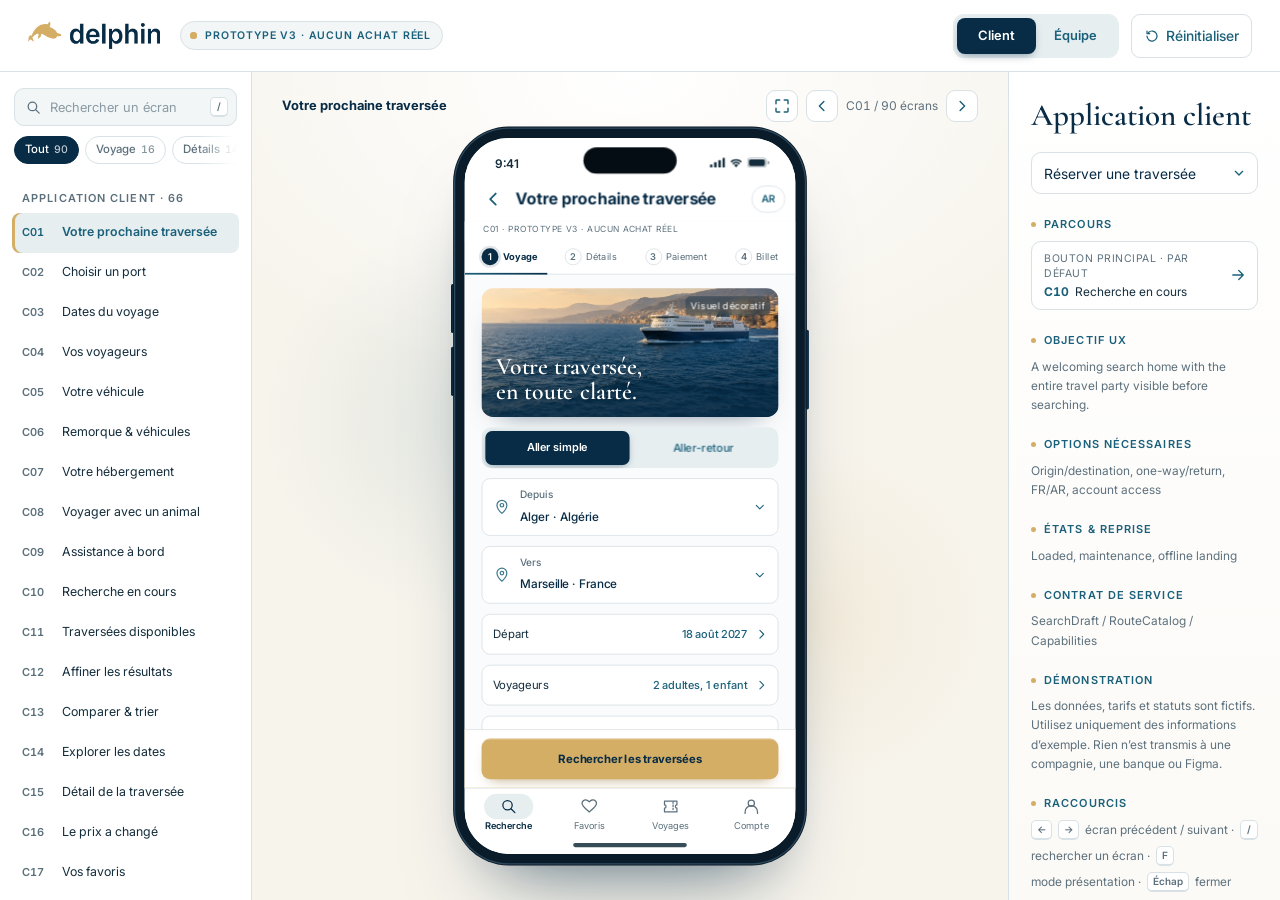
==== docs/design/delphin-prototype/delphin-prototype.html @ f69377e5 "feat(design): readable text and 44 px targets on phones About 40% of the text inside the phone was 8" ====
<!doctype html>
<html lang="fr">
<head>
<meta charset="utf-8">
<meta name="viewport" content="width=device-width,initial-scale=1,viewport-fit=cover">
<meta name="theme-color" content="#082C46">
<title>Delphin · Prototype interactif</title>
<!-- Self-contained: fonts, images and demo data are embedded. Open directly in a browser. -->
<style id="fonts">/* Embedded by build.py as data URLs. Subsets: see README.md in this folder. */
@font-face {
  font-family: Inter;
  font-weight: 400;
  src: url([data-uri]) format("woff2");
  font-display: swap;
}
@font-face {
  font-family: Inter;
  font-weight: 500;
  src: url([data-uri]) format("woff2");
  font-display: swap;
}
@font-face {
  font-family: Inter;
  font-weight: 600;
  src: url([data-uri]) format("woff2");
  font-display: swap;
}
@font-face {
  font-family: Inter;
  font-weight: 700;
  src: url([data-uri]) format("woff2");
  font-display: swap;
}
@font-face {
  font-family: Display;
  font-weight: 600;
  src: url([data-uri]) format("woff2");
  font-display: swap;
}
@font-face {
  font-family: Arabic;
  font-weight: 400;
  src: url([data-uri]) format("woff2");
  font-display: swap;
}
@font-face {
  font-family: Arabic;
  font-weight: 700;
  src: url([data-uri]) format("woff2");
  font-display: swap;
}
</style>
<style>
/* ==========================================================================
   Delphin · prototype styles — v3
   1. Tokens     4. Device          7. Overlays (toast, dialog)
   2. Base       5. App components  8. Motion
   3. Shell      6. Staff workspace 9. Responsive · 10. Reduced motion
   ========================================================================== */

/* 1. Tokens ================================================================ */
:root {
  /* Brand */
  --navy: #082c46;
  --navy-2: #0e3a5a;
  --gold: #d5ae66;
  --gold-2: #e2c68f;
  --gold-ink: #8a6420;
  --ivory: #f7f4ec;
  --sea: #1b607a;
  --sea-2: #2a7b9c;
  --foam: #e6eef0;
  --foam-2: #f2f6f7;
  --ink: #142d3c;
  --muted: #5c707c;
  --line: #d8e1e5;
  --line-2: #c3d0d6;
  --error: #a2383d;
  --error-bg: #f8e7e8;
  --success: #256949;
  --success-bg: #e4f0e8;
  --warn: #8a5a12;
  --warn-bg: #f3e8d4;
  --app-bg: #fafbfc;
  /* Type */
  --font: Inter, system-ui, -apple-system, "Segoe UI", Arial, sans-serif;
  --display: Display, "Cormorant Garamond", Georgia, serif;
  --arabic: Arabic, Inter, sans-serif;
  /* Elevation */
  --shadow-1: 0 1px 2px rgb(8 44 70 / 6%);
  --shadow-2: 0 1px 2px rgb(8 44 70 / 5%), 0 8px 18px -10px rgb(8 44 70 / 28%);
  --shadow-3: 0 2px 6px rgb(8 44 70 / 5%), 0 24px 48px -24px rgb(8 44 70 / 42%);
  --focus: 0 0 0 3px rgb(27 96 122 / 22%);
  /* Motion */
  --ease-out: cubic-bezier(0.22, 1, 0.36, 1);
  --ease-in: cubic-bezier(0.4, 0, 1, 1);
  --ease-in-out: cubic-bezier(0.65, 0, 0.35, 1);
  --ease-soft: cubic-bezier(0.3, 1.25, 0.5, 1);
  --ease-spring: cubic-bezier(0.34, 1.56, 0.64, 1);
  /* Device scale on the desktop stage (set by fitPhone) */
  --fit: 1;
  /* Inline icons for CSS-only marks */
  --i-check: url("data:image/svg+xml,%3Csvg xmlns='http://www.w3.org/2000/svg' viewBox='0 0 24 24' fill='none' stroke='white' stroke-width='3' stroke-linecap='round' stroke-linejoin='round'%3E%3Cpath d='m5 12.5 4.5 4.5L19 7.5'/%3E%3C/svg%3E");
  --i-info: url("data:image/svg+xml,%3Csvg xmlns='http://www.w3.org/2000/svg' viewBox='0 0 24 24' fill='none' stroke='white' stroke-width='2.6' stroke-linecap='round'%3E%3Cpath d='M12 11v6M12 7h.01'/%3E%3C/svg%3E");
  --i-warn: url("data:image/svg+xml,%3Csvg xmlns='http://www.w3.org/2000/svg' viewBox='0 0 24 24' fill='none' stroke='%23082C46' stroke-width='2.8' stroke-linecap='round'%3E%3Cpath d='M12 6v8M12 18h.01'/%3E%3C/svg%3E");
  --i-chevron: url("data:image/svg+xml,%3Csvg xmlns='http://www.w3.org/2000/svg' viewBox='0 0 24 24' fill='none' stroke='%231B607A' stroke-width='2' stroke-linecap='round' stroke-linejoin='round'%3E%3Cpath d='m6.5 9.5 5.5 5.5 5.5-5.5'/%3E%3C/svg%3E");
  --i-waves: url("data:image/svg+xml,%3Csvg xmlns='http://www.w3.org/2000/svg' viewBox='0 0 120 46' fill='none' stroke='%231B607A' stroke-opacity='.2' stroke-width='1.4'%3E%3Cpath d='M0 14c15-8 25 8 40 0s25-8 40 0 25 8 40 0'/%3E%3Cpath d='M0 26c15-8 25 8 40 0s25-8 40 0 25 8 40 0'/%3E%3Cpath d='M0 38c15-8 25 8 40 0s25-8 40 0 25 8 40 0'/%3E%3C/svg%3E");
}
@supports (transition-timing-function: linear(0, 1)) {
  :root {
    /* Damped springs (same curves as EASE.soft / EASE.snappy in the script) */
    --ease-soft: linear(0, 0.0381, 0.1315, 0.2542, 0.3873, 0.5177, 0.6371, 0.7408, 0.8269, 0.8954, 0.9474, 0.9852, 1.0108, 1.0268, 1.0353, 1.0383, 1.0376, 1.0344, 1.0299, 1.0248, 1.0197, 1.015, 1.0109, 1.0074, 1.0046, 1.0025, 1.0009, 0.9998, 0.9991, 0.9987, 0.9985, 0.9985, 1);
    --ease-spring: linear(0, 0.0515, 0.1775, 0.3415, 0.5151, 0.6784, 0.819, 0.9309, 1.0126, 1.0663, 1.0959, 1.1065, 1.1033, 1.0913, 1.0743, 1.0558, 1.038, 1.0224, 1.0097, 1.0003, 0.9939, 0.9903, 0.9887, 0.9888, 0.9899, 0.9916, 0.9936, 0.9955, 0.9973, 0.9987, 0.9998, 1.0005, 1);
  }
}

/* 2. Base ================================================================== */
*,
*::before,
*::after {
  box-sizing: border-box;
}
[hidden] {
  display: none !important;
}
html {
  -webkit-text-size-adjust: 100%;
}
body {
  margin: 0;
  background: var(--ivory);
  color: var(--ink);
  font: 14px/1.5 var(--font);
  -webkit-font-smoothing: antialiased;
  overscroll-behavior: none;
}
button,
input,
textarea,
select {
  font: inherit;
}
button {
  cursor: pointer;
  color: inherit;
  border: 0;
  background: none;
  text-align: left;
  -webkit-tap-highlight-color: transparent;
}
:focus-visible {
  outline: 2px solid var(--sea);
  outline-offset: 3px;
}
[tabindex="-1"]:focus {
  outline: none;
}
button:disabled {
  cursor: not-allowed;
}
h1,
h2,
h3,
p {
  margin: 0;
}
input {
  width: 100%;
  min-width: 0;
  min-height: 48px;
  padding: 12px;
  border: 1px solid var(--line);
  border-radius: 8px;
  color: var(--navy);
  background: #fff;
  transition:
    border-color 0.2s,
    box-shadow 0.25s,
    background-color 0.2s;
}
input:focus-visible {
  outline: none;
  border-color: var(--sea);
  box-shadow: var(--focus);
}
input::placeholder {
  color: #8a9aa4;
}
small,
.muted {
  color: var(--muted);
}
small {
  display: block;
  font-size: 12.5px;
  line-height: 1.5;
}
kbd {
  display: inline-block;
  min-width: 18px;
  padding: 2px 5px;
  border: 1px solid var(--line);
  border-bottom-width: 2px;
  border-radius: 5px;
  background: #fff;
  font: 600 10px/1.3 var(--font);
  text-align: center;
  color: var(--muted);
}
.icon {
  flex: none;
}
.tag {
  display: inline-flex;
  align-items: center;
  height: 19px;
  padding: 0 8px;
  border-radius: 999px;
  font-size: 11px;
  font-weight: 600;
  font-style: normal;
  letter-spacing: 0.02em;
  white-space: nowrap;
  color: var(--gold-ink);
  background: rgb(213 174 102 / 22%);
}
.primary {
  position: relative;
  overflow: hidden;
  display: flex;
  align-items: center;
  justify-content: center;
  gap: 8px;
  width: 100%;
  min-height: 48px;
  padding: 12px 16px;
  border-radius: 10px;
  background: var(--gold);
  color: var(--navy);
  font-weight: 700;
  text-align: center;
  box-shadow:
    inset 0 1px 0 rgb(255 255 255 / 35%),
    0 8px 16px -10px rgb(140 100 30 / 75%);
  transition:
    background-color 0.3s,
    color 0.3s,
    box-shadow 0.3s,
    transform 0.18s var(--ease-out);
}
.primary:hover {
  background: var(--gold-2);
}
.primary:active {
  transform: scale(0.985);
}
.primary[aria-disabled="true"],
.primary:disabled {
  background: var(--line);
  color: var(--muted);
  box-shadow: none;
}
.secondary {
  position: relative;
  display: inline-flex;
  align-items: center;
  justify-content: center;
  gap: 6px;
  min-height: 44px;
  padding: 10px 12px;
  border: 1px solid var(--line);
  border-radius: 9px;
  background: #fff;
  color: var(--sea);
  font-weight: 500;
  text-align: center;
  transition:
    border-color 0.2s,
    background-color 0.2s,
    box-shadow 0.25s,
    transform 0.15s var(--ease-out);
}
.secondary:hover {
  border-color: var(--line-2);
  background: var(--foam-2);
}
.secondary:active {
  transform: scale(0.97);
}

/* 3. Shell ================================================================= */
.topbar {
  position: relative;
  z-index: 25;
  display: flex;
  align-items: center;
  gap: 20px;
  height: 72px;
  padding: 0 28px;
  background: #fff;
  border-bottom: 1px solid var(--line);
}
.topbar .brand {
  width: 132px;
  height: auto;
}
.topbar .demo {
  display: inline-flex;
  align-items: center;
  gap: 8px;
  padding: 6px 11px 6px 9px;
  border: 1px solid var(--line);
  border-radius: 999px;
  background: var(--foam-2);
  font-size: 10.5px;
  font-weight: 600;
  letter-spacing: 0.08em;
  color: var(--sea);
}
.demo-short {
  display: none;
}
.topbar .demo i {
  position: relative;
  width: 7px;
  height: 7px;
  border-radius: 50%;
  background: var(--gold);
}
.topbar .demo i::after {
  content: "";
  position: absolute;
  inset: 0;
  border-radius: 50%;
  background: var(--gold);
  animation: beacon 2.6s var(--ease-out) infinite;
}
.topbar .actions {
  display: flex;
  align-items: center;
  gap: 12px;
  margin-left: auto;
}
.mode-switch {
  position: relative;
  display: grid;
  grid-template-columns: 1fr 1fr;
  padding: 4px;
  border-radius: 11px;
  background: var(--foam);
}
.mode-switch button {
  position: relative;
  z-index: 1;
  min-height: 36px;
  padding: 0 18px;
  border-radius: 8px;
  font-size: 13px;
  font-weight: 600;
  text-align: center;
  color: var(--sea);
  transition: color 0.3s;
}
.mode-switch button[aria-pressed="true"] {
  color: #fff;
}
.mode-thumb {
  position: absolute;
  top: 4px;
  bottom: 4px;
  left: 4px;
  width: calc(50% - 4px);
  border-radius: 8px;
  background: var(--navy);
  box-shadow: 0 4px 10px -4px rgb(8 44 70 / 55%);
  transition: transform 0.5s var(--ease-soft);
}
.mode-switch[data-mode="staff"] .mode-thumb {
  transform: translateX(100%);
}
.reset .icon {
  width: 16px;
  height: 16px;
}
.menu {
  display: none;
  position: relative;
  width: 44px;
  height: 44px;
  border-radius: 10px;
}
.menu span,
.menu span::before,
.menu span::after {
  content: "";
  position: absolute;
  left: 12px;
  width: 20px;
  height: 2px;
  border-radius: 2px;
  background: var(--navy);
  transition:
    transform 0.35s var(--ease-out),
    background-color 0.2s;
}
.menu span {
  top: 21px;
}
.menu span::before {
  left: 0;
  top: -6px;
}
.menu span::after {
  left: 0;
  top: 6px;
}
.menu-open .menu span {
  background: transparent;
}
.menu-open .menu span::before {
  transform: translateY(6px) rotate(45deg);
}
.menu-open .menu span::after {
  transform: translateY(-6px) rotate(-45deg);
}
.scrim {
  display: none;
}

.workspace {
  display: grid;
  grid-template-columns: 252px minmax(440px, 1fr) 272px;
  height: calc(100dvh - 72px);
  transition: grid-template-columns 0.55s var(--ease-out);
}
.focus-mode .workspace {
  grid-template-columns: 0 minmax(440px, 1fr) 0;
}
.focus-mode .library,
.focus-mode .inspector {
  visibility: hidden;
  border: 0;
}
.focus-toggle[aria-pressed="true"] {
  border-color: var(--navy);
  background: var(--navy);
  color: #fff;
}

/* Library */
.library {
  position: relative;
  overflow: auto;
  overscroll-behavior: contain;
  background: #fff;
  border-right: 1px solid var(--line);
  scrollbar-width: thin;
  scrollbar-color: var(--line-2) transparent;
}
.library-head {
  position: sticky;
  top: 0;
  z-index: 3;
  padding: 16px 14px 8px;
  background: linear-gradient(#fff 82%, rgb(255 255 255 / 0));
}
.library-search {
  display: flex;
  align-items: center;
  gap: 8px;
  height: 38px;
  padding: 0 8px 0 10px;
  border: 1px solid var(--line);
  border-radius: 10px;
  background: var(--foam-2);
  color: var(--muted);
  transition:
    border-color 0.2s,
    box-shadow 0.25s,
    background-color 0.2s;
}
.library-search:focus-within {
  border-color: var(--sea);
  background: #fff;
  box-shadow: var(--focus);
}
.library-search .icon {
  width: 17px;
  height: 17px;
}
.library-search input {
  height: 100%;
  min-height: 0;
  padding: 0;
  border: 0;
  background: none;
  font-size: 13px;
  color: var(--ink);
}
.library-search input:focus-visible {
  box-shadow: none;
}
.chips {
  display: flex;
  gap: 6px;
  overflow-x: auto;
  padding: 10px 0 4px;
  scrollbar-width: none;
  /* Fade the edge so the overflowing chips read as scrollable. */
  mask-image: linear-gradient(90deg, #000 82%, transparent);
}
.chips::-webkit-scrollbar {
  display: none;
}
.chip {
  flex: none;
  display: inline-flex;
  align-items: center;
  gap: 5px;
  height: 28px;
  padding: 0 10px;
  border: 1px solid var(--line);
  border-radius: 999px;
  background: #fff;
  font-size: 11.5px;
  font-weight: 500;
  color: var(--muted);
  transition:
    background-color 0.25s,
    color 0.25s,
    border-color 0.25s,
    transform 0.15s var(--ease-out);
}
.chip span {
  font-size: 10.5px;
  font-variant-numeric: tabular-nums;
  opacity: 0.75;
}
.chip:hover {
  border-color: var(--line-2);
  color: var(--ink);
}
.chip:active {
  transform: scale(0.95);
}
.chip.active {
  border-color: var(--navy);
  background: var(--navy);
  color: #fff;
}
#screenList {
  position: relative;
  padding: 0 12px 28px;
}
#screenList h3 {
  margin: 14px 10px 6px;
  font-size: 11px;
  font-weight: 600;
  letter-spacing: 0.1em;
  text-transform: uppercase;
  color: var(--muted);
}
.lib-item {
  position: relative;
  z-index: 1;
  display: flex;
  align-items: baseline;
  gap: 10px;
  width: 100%;
  min-height: 40px;
  padding: 10px;
  border-radius: 8px;
  font-size: 12.5px;
  color: var(--ink);
  transition:
    color 0.25s,
    background-color 0.2s;
}
.lib-item b {
  flex: none;
  width: 30px;
  font-size: 11px;
  font-weight: 600;
  letter-spacing: 0.02em;
  font-variant-numeric: tabular-nums;
  color: var(--muted);
  transition: color 0.25s;
}
.lib-item:hover {
  background: rgb(230 238 240 / 55%);
}
.lib-item.selected {
  color: var(--sea);
  font-weight: 600;
}
.lib-item.selected,
.lib-item.selected:hover {
  background: transparent;
}
.lib-item.selected b {
  color: var(--sea);
}
.lib-item:focus-visible {
  outline-offset: -2px;
}
.lib-indicator {
  position: absolute;
  z-index: 0;
  top: 0;
  left: 12px;
  right: 12px;
  height: 40px;
  border-radius: 8px;
  background: var(--foam);
  box-shadow: inset 3px 0 0 var(--gold);
  pointer-events: none;
  transition:
    transform 0.5s var(--ease-soft),
    height 0.3s var(--ease-out),
    opacity 0.2s;
}
.lib-empty {
  padding: 16px 10px;
  font-size: 12px;
  color: var(--muted);
}

/* Stage */
.stage {
  position: relative;
  z-index: 0;
  display: flex;
  flex-direction: column;
  align-items: center;
  gap: 16px;
  overflow: auto;
  padding: 18px 30px 40px;
  background: radial-gradient(110% 65% at 50% 0%, #fff 0%, rgb(255 255 255 / 0) 60%), var(--ivory);
}
.stage::before {
  content: "";
  position: absolute;
  inset: 0;
  z-index: -1;
  pointer-events: none;
  background:
    radial-gradient(38% 34% at 28% 42%, rgb(27 96 122 / 9%), transparent 70%),
    radial-gradient(34% 30% at 74% 66%, rgb(213 174 102 / 13%), transparent 70%);
  animation: drift 28s ease-in-out infinite alternate;
}
.stage-title {
  display: flex;
  align-items: center;
  justify-content: space-between;
  gap: 16px;
  width: 100%;
  font-size: 12px;
  color: var(--muted);
}
.stage-title strong {
  font-size: 13px;
  color: var(--navy);
}
.stage-nav {
  display: flex;
  align-items: center;
  gap: 8px;
  font-variant-numeric: tabular-nums;
}
.icon-button {
  display: grid;
  place-items: center;
  width: 32px;
  height: 32px;
  border: 1px solid var(--line);
  border-radius: 9px;
  background: #fff;
  color: var(--sea);
  transition:
    background-color 0.2s,
    border-color 0.2s,
    transform 0.15s var(--ease-out);
}
.icon-button:hover {
  border-color: var(--line-2);
  background: var(--foam-2);
}
.icon-button:active {
  transform: scale(0.9);
}
.icon-button .icon {
  width: 18px;
  height: 18px;
}

/* Inspector */
.inspector {
  overflow: auto;
  padding: 26px 22px 40px;
  border-left: 1px solid var(--line);
  background: linear-gradient(180deg, #fff, rgb(255 255 255 / 55%));
  scrollbar-width: thin;
}
.inspector h2 {
  margin-bottom: 20px;
  font: 600 31px/1.1 var(--display);
  color: var(--navy);
}
.inspector h3 {
  display: flex;
  align-items: center;
  gap: 8px;
  margin: 22px 0 8px;
  font-size: 11px;
  font-weight: 600;
  letter-spacing: 0.1em;
  color: var(--sea);
}
.inspector h3::before {
  content: "";
  width: 5px;
  height: 5px;
  border-radius: 50%;
  background: var(--gold);
}
.inspector p {
  font-size: 12px;
  line-height: 1.6;
  color: var(--muted);
}
.scenario select {
  width: 100%;
  height: 42px;
  padding: 0 36px 0 12px;
  border: 1px solid var(--line);
  border-radius: 10px;
  color: var(--navy);
  background: #fff var(--i-chevron) right 10px center / 16px no-repeat;
  appearance: none;
  cursor: pointer;
  transition:
    border-color 0.2s,
    box-shadow 0.25s;
}
.scenario select:hover {
  border-color: var(--line-2);
}
.scenario select:focus-visible {
  outline: none;
  border-color: var(--sea);
  box-shadow: var(--focus);
}
.route-links {
  display: grid;
  gap: 8px;
}
.route-chip {
  display: grid;
  grid-template-columns: minmax(0, 1fr) auto;
  align-items: center;
  gap: 2px 8px;
  width: 100%;
  padding: 9px 10px 9px 12px;
  border: 1px solid var(--line);
  border-radius: 10px;
  background: #fff;
  transition:
    border-color 0.2s,
    box-shadow 0.3s,
    transform 0.15s var(--ease-out);
}
.route-chip small {
  font-size: 10.5px;
  letter-spacing: 0.05em;
  text-transform: uppercase;
}
.route-chip span {
  display: flex;
  gap: 6px;
  min-width: 0;
  font-size: 12px;
  line-height: 1.35;
  color: var(--ink);
}
.route-chip span b {
  flex: none;
  color: var(--sea);
  font-variant-numeric: tabular-nums;
}
.route-chip .icon {
  grid-column: 2;
  grid-row: 1 / span 2;
  width: 18px;
  height: 18px;
  color: var(--sea);
  transition: transform 0.3s var(--ease-out);
}
.route-chip:hover {
  border-color: var(--line-2);
  box-shadow: var(--shadow-2);
}
.route-chip:active {
  transform: scale(0.98);
}
.route-chip.to-next:hover .icon {
  transform: translateX(3px);
}
.route-chip.to-back:hover .icon {
  transform: translateX(-3px);
}
.route-none {
  font-style: italic;
}
.shortcuts-help {
  display: flex;
  flex-wrap: wrap;
  align-items: center;
  gap: 6px;
}

/* 4. Device ================================================================ */
#viewport {
  display: flex;
  justify-content: center;
}
.device {
  position: relative;
  width: 390px;
  height: 844px;
  transform: scale(var(--fit));
  transform-origin: top center;
  margin-bottom: calc((var(--fit) - 1) * 844px);
}
.device::before,
.device::after {
  content: "";
  position: absolute;
  width: 4px;
  border-radius: 3px;
  background: linear-gradient(90deg, #07192a, #1c3b52);
}
.device::before {
  left: -16px;
  top: 172px;
  height: 58px;
  box-shadow: 0 74px 0 #10283b;
}
.device::after {
  right: -16px;
  top: 226px;
  height: 94px;
}
.phone {
  position: relative;
  isolation: isolate;
  display: flex;
  flex-direction: column;
  width: 390px;
  height: 844px;
  overflow: hidden;
  border-radius: 52px;
  background: var(--app-bg);
  box-shadow:
    0 0 0 11px #0a1c2a,
    0 0 0 12.5px #2c4a5f,
    0 0 0 13.5px #091723,
    0 60px 100px -40px rgb(8 44 70 / 55%),
    0 30px 60px -30px rgb(8 44 70 / 35%);
}
.statusbar {
  position: relative;
  z-index: 6;
  flex: none;
  display: flex;
  align-items: center;
  justify-content: space-between;
  height: 46px;
  padding: 12px 30px 0 36px;
  background: #fff;
  font-size: 14px;
  font-weight: 600;
  color: var(--ink);
}
.island {
  position: absolute;
  top: 11px;
  left: 50%;
  width: 110px;
  height: 31px;
  margin-left: -55px;
  border-radius: 20px;
  background: #050d14;
}
.sb-icons {
  display: flex;
  align-items: center;
  gap: 5px;
}
.sb-icons svg {
  fill: currentColor;
}
.app-header {
  position: relative;
  z-index: 5;
  flex: none;
  display: flex;
  align-items: center;
  gap: 4px;
  min-height: 52px;
  padding: 4px 12px;
  background: #fff;
  transition: box-shadow 0.3s;
}
.phone.is-scrolled .app-header {
  box-shadow:
    0 1px 0 var(--line),
    0 10px 18px -16px rgb(8 44 70 / 40%);
}
.app-header h1 {
  flex: 1;
  min-width: 0;
  font-size: 19px;
  line-height: 1.2;
  font-weight: 700;
  letter-spacing: -0.01em;
  color: var(--navy);
}
/* Sits exactly over the live title: header padding 12px + 40px button + 4px gap. */
.title-ghost {
  position: absolute;
  top: 4px;
  bottom: 4px;
  left: 56px;
  right: 56px;
  display: flex;
  align-items: center;
  margin: 0;
  pointer-events: none;
}
.back {
  display: grid;
  place-items: center;
  width: 44px;
  height: 44px;
  border-radius: 10px;
  color: var(--sea);
  transition:
    background-color 0.2s,
    transform 0.15s var(--ease-out);
}
.back .icon {
  width: 26px;
  height: 26px;
  stroke-width: 2;
}
.back:hover {
  background: var(--foam-2);
}
.back:active {
  transform: scale(0.88);
}
.language {
  position: relative;
  min-width: 40px;
  min-height: 32px;
  padding: 0 9px;
  border: 1px solid var(--line);
  border-radius: 999px;
  font-size: 12px;
  font-weight: 600;
  text-align: center;
  color: var(--sea);
  transition:
    background-color 0.2s,
    border-color 0.2s;
}
/* A 44 px touch target around the 32 px pill. */
.language::after {
  content: "";
  position: absolute;
  inset: -6px 0;
}
.language:hover {
  border-color: var(--line-2);
  background: var(--foam-2);
}
.screen-stack {
  position: relative;
  flex: 1;
  min-height: 0;
  display: flex;
  overflow: hidden;
  background: var(--app-bg);
}
.screen {
  position: relative;
  z-index: 2;
  flex: 1;
  min-width: 0;
  display: flex;
  flex-direction: column;
  background: var(--app-bg);
}
.screen.ghost {
  position: absolute;
  inset: 0;
  z-index: 0;
  pointer-events: none;
}
.screen.ghost.over {
  z-index: 3;
}
.screen.is-entering,
.screen.is-leaving {
  box-shadow: -16px 0 34px -20px rgb(8 44 70 / 50%);
}
.phone[dir="rtl"] .screen.is-entering,
.phone[dir="rtl"] .screen.is-leaving {
  box-shadow: 16px 0 34px -20px rgb(8 44 70 / 50%);
}
.screen-scrim {
  position: absolute;
  inset: 0;
  z-index: 1;
  background: rgb(6 28 44 / 16%);
  pointer-events: none;
}
.screen-id {
  flex: none;
  padding: 2px 22px 8px;
  overflow: hidden;
  background: #fff;
  font-size: 10px;
  letter-spacing: 0.06em;
  white-space: nowrap;
  text-overflow: ellipsis;
  color: var(--muted);
}
.step-rail {
  position: relative;
  flex: none;
  display: flex;
  justify-content: space-between;
  gap: 4px;
  padding: 7px 20px 10px;
  background: #fff;
  border-bottom: 1px solid var(--line);
  font-size: 11px;
  color: var(--muted);
}
.rail-progress {
  position: absolute;
  left: 0;
  right: 0;
  bottom: -1px;
  height: 2px;
  background: linear-gradient(90deg, var(--sea), var(--navy));
  transform: scaleX(var(--p));
  transform-origin: left;
}
.step-rail span {
  display: flex;
  align-items: center;
  gap: 5px;
}
.step-rail b {
  display: grid;
  place-items: center;
  width: 20px;
  height: 20px;
  border: 1px solid var(--line);
  border-radius: 50%;
  background: #fff;
  font-size: 11px;
  font-weight: 600;
}
.step-rail b .icon {
  width: 11px;
  height: 11px;
  stroke-width: 3;
}
.step-rail .done {
  color: var(--sea);
}
.step-rail .done b {
  border-color: transparent;
  background: var(--foam);
}
.step-rail .current {
  color: var(--navy);
  font-weight: 700;
}
.step-rail .current b {
  border: 0;
  background: var(--navy);
  color: #fff;
  box-shadow: 0 0 0 3px rgb(8 44 70 / 12%);
}
.app-body {
  position: relative;
  flex: 1;
  min-height: 0;
  display: flex;
  flex-direction: column;
  gap: 12px;
  overflow: auto;
  overscroll-behavior: contain;
  padding: 16px 20px 22px;
  scrollbar-width: thin;
  scrollbar-color: var(--line-2) transparent;
}
.app-body > * {
  flex-shrink: 0;
}
.app-body::-webkit-scrollbar {
  width: 6px;
}
.app-body::-webkit-scrollbar-thumb {
  border-radius: 3px;
  background: var(--line-2);
}
.actionbar {
  position: relative;
  z-index: 2;
  flex: none;
  padding: 10px 20px;
  background: #fff;
  border-top: 1px solid var(--line);
}
.action-total {
  display: flex;
  align-items: center;
  justify-content: space-between;
  margin-bottom: 8px;
  font-size: 11.5px;
  color: var(--muted);
}
.action-total strong {
  font-size: 17px;
  color: var(--navy);
  font-variant-numeric: tabular-nums;
}
.gate-hint {
  display: flex;
  gap: 7px;
  font-size: 12px;
  line-height: 1.4;
  color: var(--error);
}
.gate-hint:not(:empty) {
  margin-bottom: 8px;
}
.gate-hint:not(:empty)::before {
  content: "";
  flex: none;
  width: 6px;
  height: 6px;
  margin-top: 4px;
  border-radius: 50%;
  background: currentColor;
}
.actionbar .primary {
  font-size: 13.5px;
}
.bottomnav {
  position: relative;
  flex: none;
  display: grid;
  grid-template-columns: repeat(var(--n, 4), minmax(0, 1fr));
  padding: 5px 4px 24px;
  background: #fff;
  border-top: 1px solid rgb(216 225 229 / 70%);
}
.bottomnav button {
  position: relative;
  z-index: 1;
  display: flex;
  flex-direction: column;
  align-items: center;
  gap: 3px;
  min-height: 48px;
  padding-top: 5px;
  font-size: 11px;
  text-align: center;
  color: var(--muted);
  transition: color 0.3s;
}
.bottomnav .nav-icon {
  width: 22px;
  height: 22px;
  stroke-width: 1.6;
}
.bottomnav button.active {
  color: var(--navy);
  font-weight: 600;
}
.bottomnav {
  --pill-w: 58px;
}
.nav-pill {
  position: absolute;
  z-index: 0;
  top: 6px;
  left: calc(4px + 0.5 * (100% - 8px) / 4 - var(--pill-w) / 2);
  width: var(--pill-w);
  height: 30px;
  border-radius: 15px;
  background: var(--foam);
  pointer-events: none;
}
.home-indicator {
  position: absolute;
  z-index: 7;
  left: 50%;
  bottom: 8px;
  width: 134px;
  height: 5px;
  margin-left: -67px;
  border-radius: 3px;
  background: var(--ink);
  opacity: 0.85;
  pointer-events: none;
}
.rtl {
  font-family: var(--arabic);
}
.rtl .statusbar {
  direction: ltr;
}

/* 5. App components ======================================================== */
.hero {
  position: relative;
  isolation: isolate;
  flex: none;
  display: flex;
  align-items: flex-end;
  height: 152px;
  padding: 16px;
  overflow: hidden;
  border-radius: 14px;
  box-shadow: 0 16px 30px -22px rgb(8 44 70 / 70%);
}
.hero-media {
  position: absolute;
  inset: -44px 0 -6px;
  z-index: -2;
  background: center / cover no-repeat;
  transform-origin: 68% 58%;
  animation: kenburns 26s ease-in-out infinite alternate;
}
.hero::before {
  content: "";
  position: absolute;
  inset: 0;
  z-index: -1;
  background: linear-gradient(180deg, rgb(8 44 70 / 0) 22%, rgb(8 44 70 / 86%) 100%);
}
.hero h2 {
  position: relative;
  max-width: 280px;
  font: 600 28px/1.03 var(--display);
  color: #fff;
  text-shadow: 0 2px 18px rgb(8 44 70 / 35%);
}
.hero-line {
  display: block;
  overflow: hidden;
  padding-bottom: 0.08em;
  margin-bottom: -0.08em;
}
.hero-line > span {
  display: inline-block;
}
.hero-tag {
  position: absolute;
  top: 9px;
  right: 10px;
  padding: 3px 6px;
  border-radius: 6px;
  background: rgb(8 44 70 / 42%);
  backdrop-filter: blur(6px);
  font-size: 11px;
  letter-spacing: 0.04em;
  color: #fff;
}
.rtl .hero h2 {
  font-family: var(--arabic);
  font-size: 24px;
  line-height: 1.5;
}

.seg {
  position: relative;
  flex-shrink: 0;
  display: flex;
  gap: 2px;
  padding: 4px;
  overflow: auto;
  border-radius: 11px;
  background: var(--foam);
  scrollbar-width: none;
}
/* Each option's touch target covers the control's padding: 48 px tall. */
.seg button::after {
  content: "";
  position: absolute;
  inset: -4px 0;
}
.seg button {
  position: relative;
  z-index: 1;
  flex: 1;
  min-width: 48px;
  min-height: 40px;
  padding: 8px;
  border-radius: 8px;
  font-size: 13px;
  font-weight: 500;
  text-align: center;
  color: var(--sea);
  transition:
    color 0.3s,
    background-color 0.3s,
    box-shadow 0.3s;
}
.seg button:hover:not(.active) {
  color: var(--navy);
}
.seg button.active {
  background: var(--navy);
  color: #fff;
  font-weight: 600;
  box-shadow: 0 3px 10px -4px rgb(8 44 70 / 60%);
}
.seg.is-sliding button.active,
.operator-tabs.is-sliding button.active {
  background: transparent;
  box-shadow: none;
  border-color: transparent;
}
.seg-thumb {
  position: absolute;
  z-index: 0;
  top: 0;
  left: 0;
  border-radius: 8px;
  background: var(--navy);
  box-shadow: 0 3px 10px -4px rgb(8 44 70 / 60%);
  pointer-events: none;
}

.field {
  position: relative;
  display: block;
  padding: 9px 12px;
  border: 1px solid var(--line);
  border-radius: 10px;
  background: #fff;
  transition:
    border-color 0.2s,
    box-shadow 0.25s,
    transform 0.15s var(--ease-out);
}
.field:hover {
  border-color: var(--line-2);
}
.field:focus-within {
  border-color: var(--sea);
  box-shadow: var(--focus);
}
.field-label {
  display: block;
  margin-bottom: 3px;
  font-size: 12px;
  font-weight: 500;
  color: var(--muted);
  transition: color 0.2s;
}
.field:focus-within .field-label {
  color: var(--sea);
}
.field input {
  min-height: 28px;
  padding: 0;
  border: 0;
  border-radius: 0;
  background: none;
  font-size: 14px;
  font-weight: 500;
}
.field input:focus-visible {
  box-shadow: none;
}
.field textarea {
  display: block;
  width: 100%;
  padding: 2px 0;
  border: 0;
  background: none;
  font-size: 14px;
  font-weight: 500;
  line-height: 1.4;
  color: var(--navy);
  resize: none;
  field-sizing: content;
}
.field textarea:focus-visible {
  outline: none;
}
.field strong {
  display: block;
  min-height: 25px;
  padding: 3px 0;
  font-size: 14px;
  font-weight: 500;
  color: var(--navy);
}
.field.has-icon {
  padding-left: 44px;
}
.field-icon {
  position: absolute;
  top: 50%;
  left: 13px;
  width: 20px;
  height: 20px;
  margin-top: -10px;
  color: var(--sea);
  opacity: 0.85;
}
.field-chevron {
  position: absolute;
  top: 50%;
  right: 12px;
  width: 18px;
  height: 18px;
  margin-top: -9px;
  color: var(--sea);
  transition: transform 0.3s var(--ease-out);
}
.field.clickable {
  width: 100%;
  padding-right: 38px;
  text-align: left;
}
.field.clickable:hover .field-chevron {
  transform: translateY(2px);
}
.field.clickable:active {
  transform: scale(0.99);
}
.fieldhint {
  display: block;
  margin-top: 2px;
  font-size: 11.5px;
  color: var(--muted);
}
.field.invalid {
  border-color: var(--error);
  box-shadow: 0 0 0 3px rgb(162 56 61 / 14%);
}
.field.invalid .field-label {
  color: var(--error);
}
.field.valid::after {
  content: "";
  position: absolute;
  top: 50%;
  right: 12px;
  width: 20px;
  height: 20px;
  margin-top: -10px;
  border-radius: 50%;
  background: var(--success) var(--i-check) center / 12px no-repeat;
  animation: pop 0.5s var(--ease-spring) both;
}
.field.otp input {
  font-size: 22px;
  font-weight: 600;
  letter-spacing: 0.5em;
  font-variant-numeric: tabular-nums;
}
.rtl .field.has-icon {
  padding-left: 12px;
  padding-right: 44px;
}
.rtl .field-icon {
  left: auto;
  right: 13px;
}
.rtl .field.clickable {
  text-align: right;
}
.two {
  display: grid;
  grid-template-columns: 1fr 1fr;
  gap: 12px;
}
.two button {
  font-size: 13px;
}
.tools .secondary {
  justify-content: flex-start;
  text-align: left;
}

.row {
  position: relative;
  display: flex;
  align-items: center;
  justify-content: space-between;
  gap: 14px;
  width: 100%;
  min-height: 48px;
  padding: 11px 10px 11px 12px;
  border: 1px solid var(--line);
  border-radius: 10px;
  background: #fff;
  font-size: 13.5px;
  color: var(--ink);
  transition:
    border-color 0.2s,
    box-shadow 0.3s,
    background-color 0.2s,
    transform 0.15s var(--ease-out);
}
.row span {
  flex: 1;
  min-width: 38%;
}
.row strong {
  max-width: 57%;
  font-size: 13px;
  font-weight: 500;
  text-align: right;
  color: var(--sea);
}
.row-chevron {
  width: 18px;
  height: 18px;
  margin-left: -6px;
  color: var(--sea);
  transition: transform 0.3s var(--ease-out);
}
.row:active {
  transform: scale(0.985);
  background: var(--foam-2);
}
.row.is-editing {
  border-color: var(--sea);
  box-shadow: inset 3px 0 0 var(--sea);
}
.row strong[data-tone]::before {
  content: "";
  display: inline-block;
  width: 7px;
  height: 7px;
  margin-right: 6px;
  border-radius: 50%;
  vertical-align: 1px;
  background: var(--muted);
}
.row strong[data-tone="ok"] {
  color: var(--success);
}
.row strong[data-tone="ok"]::before {
  background: var(--success);
}
.row strong[data-tone="wait"]::before {
  background: var(--gold);
  animation: breathe 1.8s ease-in-out infinite;
}
.row strong[data-tone="off"] {
  color: var(--muted);
}
.row strong[data-tone="off"]::before {
  background: var(--line-2);
}
.rtl .row strong {
  text-align: left;
}
.rtl .row-chevron {
  margin: 0 -6px 0 0;
}

.choice {
  position: relative;
  display: flex;
  align-items: flex-start;
  gap: 12px;
  min-height: 66px;
  padding: 13px 12px;
  border: 1px solid var(--line);
  border-radius: 12px;
  background: #fff;
  cursor: pointer;
  transition:
    border-color 0.25s,
    box-shadow 0.3s,
    background-color 0.25s,
    transform 0.15s var(--ease-out);
}
.choice:hover {
  border-color: var(--line-2);
}
.choice:active {
  transform: scale(0.99);
}
.choice.selected {
  border-color: var(--gold);
  background: linear-gradient(180deg, #fffdf8, #fff);
  box-shadow: 0 0 0 3px rgb(213 174 102 / 17%);
}
.choice input {
  appearance: none;
  -webkit-appearance: none;
  flex: none;
  width: 22px;
  height: 22px;
  min-width: 22px;
  min-height: 22px;
  margin: 1px 0 0;
  padding: 0;
  border: 1.5px solid #9eb0ba;
  border-radius: 6px;
  background: #fff var(--i-check) center / 0 no-repeat;
  cursor: pointer;
  transition:
    background-color 0.2s,
    border-color 0.2s,
    background-size 0.35s var(--ease-spring),
    box-shadow 0.25s var(--ease-out);
}
.choice input:checked {
  border-color: var(--navy);
  background-color: var(--navy);
  background-size: 14px;
}
.choice input[type="radio"] {
  border-radius: 50%;
  background-image: none;
}
.choice input[type="radio"]:checked {
  box-shadow: inset 0 0 0 5px #fff;
}
.choice input:focus-visible {
  outline: 2px solid var(--sea);
  outline-offset: 2px;
  box-shadow: none;
}
.choice input:disabled {
  opacity: 1;
  cursor: default;
}
.choice input:disabled:checked {
  border-color: var(--sea);
  background-color: var(--sea);
}
.choice.locked {
  background: var(--foam-2);
  cursor: default;
}
.choice strong {
  display: block;
  margin-bottom: 4px;
  font-size: 14px;
  line-height: 1.25;
  font-weight: 600;
}
.choice small {
  font-size: 12px;
}
.choice.port {
  width: 100%;
  align-items: center;
  min-height: 60px;
  text-align: left;
}
.choice.port > div {
  flex: 1;
  min-width: 0;
}
.choice.port.is-current {
  border-color: var(--sea);
  box-shadow: inset 3px 0 0 var(--sea);
}
.choice.port .tag {
  color: var(--sea);
  background: var(--foam);
}
.port-icon {
  width: 20px;
  height: 20px;
  color: var(--sea);
}
.port-list {
  display: grid;
  gap: 10px;
}
.empty-state {
  padding: 18px 8px;
  text-align: center;
  font-size: 13px;
  color: var(--muted);
}

.stepper {
  display: flex;
  align-items: center;
  justify-content: space-between;
  gap: 10px;
  padding: 13px 12px;
  border: 1px solid var(--line);
  border-radius: 12px;
  background: #fff;
}
.stepper strong {
  font-size: 14px;
}
.stepper small {
  max-width: 190px;
  margin-top: 3px;
  font-size: 12px;
}
.stepper-ctrl {
  display: flex;
  align-items: center;
  gap: 6px;
}
.step-btn {
  position: relative;
  display: grid;
  place-items: center;
  width: 36px;
  height: 36px;
  border-radius: 50%;
  background: var(--foam);
  color: var(--navy);
  transition:
    background-color 0.2s,
    opacity 0.2s,
    transform 0.15s var(--ease-out);
}
.step-btn::after {
  content: "";
  position: absolute;
  inset: -4px;
}
.step-btn .icon {
  width: 18px;
  height: 18px;
  stroke-width: 2;
}
.step-btn:hover {
  background: #d8e6ea;
}
.step-btn:active {
  transform: scale(0.86);
}
.step-btn[aria-disabled="true"] {
  opacity: 0.38;
  cursor: default;
}
.step-btn[aria-disabled="true"]:active {
  transform: none;
}
.count {
  position: relative;
  display: inline-grid;
  place-items: center;
  min-width: 28px;
  height: 30px;
  overflow: hidden;
  font-size: 16px;
  font-weight: 700;
  font-variant-numeric: tabular-nums;
  color: var(--navy);
}
.roll-ghost {
  position: absolute;
  inset: 0;
  display: grid;
  place-items: center;
}

.notice {
  display: flex;
  gap: 10px;
  padding: 12px 14px;
  border-radius: 12px;
  background: var(--foam);
  color: var(--sea);
}
.notice-icon {
  width: 18px;
  height: 18px;
  margin-top: 1px;
}
.notice strong {
  display: block;
  font-size: 13.5px;
}
.notice p {
  margin-top: 4px;
  font-size: 13px;
  line-height: 1.5;
}
.notice div > p:first-child {
  margin-top: 0;
}
.notice.warning {
  background: var(--warn-bg);
  color: var(--navy);
}
.notice.warning .notice-icon {
  color: #a5782c;
}
.notice-actions {
  display: flex;
  flex-wrap: wrap;
  gap: 8px;
  margin-top: 10px;
}
.notice-actions .secondary {
  min-height: 38px;
  font-size: 12px;
}

.summary {
  position: relative;
  overflow: hidden;
  padding: 14px 16px;
  border-radius: 12px;
  background: linear-gradient(135deg, #e2ebee 0%, #edf3f4 58%, #f5f1e6 100%);
  color: var(--navy);
}
.summary::after {
  content: "";
  position: absolute;
  right: -8px;
  bottom: -12px;
  width: 132px;
  height: 50px;
  background: var(--i-waves) center / contain no-repeat;
  pointer-events: none;
}
.summary strong {
  position: relative;
  display: block;
  font-size: 17px;
  letter-spacing: -0.01em;
}
.summary p {
  position: relative;
  margin-top: 4px;
  font-size: 13px;
  color: var(--sea);
}
.eyebrow {
  font-size: 11px;
  font-weight: 600;
  letter-spacing: 0.09em;
  color: var(--muted);
}

.fare {
  position: relative;
  overflow: hidden;
  display: block;
  width: 100%;
  padding: 13px 14px;
  border: 1px solid var(--line);
  border-radius: 14px;
  background: #fff;
  text-align: left;
  transition:
    border-color 0.25s,
    box-shadow 0.35s var(--ease-out),
    transform 0.35s var(--ease-out);
}
.fare:active {
  transform: scale(0.985);
}
.operator {
  display: flex;
  align-items: center;
  gap: 6px;
  font-size: 11px;
  color: var(--sea);
}
.operator .icon {
  width: 16px;
  height: 16px;
}
.operator .tag {
  margin-left: auto;
}
.fare > strong {
  display: block;
  margin: 9px 0 5px;
  font-size: 15px;
  color: var(--navy);
}
.fare small {
  font-size: 12px;
}
.fare footer {
  display: flex;
  align-items: center;
  justify-content: space-between;
  margin-top: 13px;
  padding-top: 12px;
  border-top: 1px dashed var(--line);
}
.fare footer b {
  font-size: 21px;
  letter-spacing: -0.01em;
  font-variant-numeric: tabular-nums;
  color: var(--navy);
}
.fare footer b.is-label {
  font-size: 15px;
  font-weight: 600;
  letter-spacing: 0;
}
.fare footer span {
  display: inline-flex;
  align-items: center;
  gap: 4px;
  font-size: 12.5px;
  font-weight: 500;
  color: var(--sea);
}
.fare footer .icon {
  width: 16px;
  height: 16px;
  transition: transform 0.3s var(--ease-out);
}

.comparison {
  padding: 6px 14px;
  border: 1px solid var(--line);
  border-radius: 12px;
  background: #fff;
}
.comparison > div {
  display: grid;
  grid-template-columns: 0.8fr 1fr 1fr;
  gap: 10px;
  padding: 10px 0;
  border-bottom: 1px solid var(--line);
  font-size: 12.5px;
}
.comparison > div:last-child {
  border: 0;
}
.comparison strong {
  font-weight: 500;
  font-variant-numeric: tabular-nums;
}
.comparison strong.best {
  font-weight: 700;
  color: var(--success);
}
.comparison-head {
  font-size: 11.5px !important;
  color: var(--sea);
}
.comparison-head b {
  display: flex;
  flex-direction: column;
  align-items: flex-start;
  gap: 4px;
}
.comparison-head .tag {
  color: var(--success);
  background: var(--success-bg);
}

.calendar {
  padding: 14px;
  border: 1px solid var(--line);
  border-radius: 14px;
  background: #fff;
}
.calendar header {
  display: flex;
  align-items: center;
  justify-content: space-between;
  margin-bottom: 8px;
}
.calendar header strong {
  font-size: 14px;
  color: var(--navy);
}
.cal-legend {
  display: flex;
  flex-wrap: wrap;
  gap: 4px 14px;
  margin-bottom: 8px;
  font-size: 11.5px;
  color: var(--muted);
}
.cal-legend span {
  display: inline-flex;
  align-items: center;
  gap: 6px;
}
.dot {
  width: 8px;
  height: 8px;
  border-radius: 50%;
  background: var(--navy);
}
.dot.end {
  background: var(--gold);
}
.calgrid {
  display: grid;
  grid-template-columns: repeat(7, 1fr);
  align-items: center;
  row-gap: 3px;
}
.weekday {
  padding: 6px 0;
  text-align: center;
  font-size: 11px;
  font-weight: 600;
  color: var(--muted);
}
.day {
  position: relative;
  z-index: 0;
  min-height: 44px;
  padding: 0;
  text-align: center;
  font-size: 13.5px;
  font-variant-numeric: tabular-nums;
  color: var(--ink);
  transition: color 0.2s;
}
.day::before {
  content: "";
  position: absolute;
  z-index: -1;
  top: 50%;
  left: 50%;
  width: 34px;
  height: 34px;
  margin: -17px 0 0 -17px;
  border-radius: 50%;
  transition:
    background-color 0.2s,
    box-shadow 0.25s;
}
.day:hover::before {
  background: var(--foam);
}
.day.weekend {
  color: var(--sea);
}
.day.in-range {
  background: var(--foam);
}
.calendar.has-range .day.is-start {
  background: linear-gradient(90deg, transparent 50%, var(--foam) 50%);
}
.calendar.has-range .day.is-end {
  background: linear-gradient(90deg, var(--foam) 50%, transparent 50%);
}
.day.is-start,
.day.selected {
  color: #fff;
  font-weight: 700;
}
.day.is-start::before,
.day.selected::before {
  background: var(--navy);
}
.calendar.has-range .day.is-end {
  color: var(--navy);
  font-weight: 700;
}
.calendar.has-range .day.is-end::before {
  background: var(--gold);
}
.calendar.has-range .day.selected::before {
  box-shadow:
    0 0 0 2px #fff,
    0 0 0 4px var(--sea);
}
.day.is-before {
  color: var(--line-2);
  cursor: not-allowed;
}
.day.is-before:hover::before {
  background: none;
}

.progress strong {
  display: block;
  margin-bottom: 16px;
  font-size: 21px;
  line-height: 1.3;
  color: var(--navy);
}
.progress .bar {
  position: relative;
  height: 8px;
  margin-bottom: 10px;
  overflow: hidden;
  border-radius: 6px;
  background: var(--foam);
}
.progress .bar span {
  position: relative;
  display: block;
  height: 100%;
  overflow: hidden;
  border-radius: inherit;
  background: linear-gradient(90deg, var(--sea), var(--sea-2));
  transform-origin: left;
}
.progress .bar span::after {
  content: "";
  position: absolute;
  inset: 0;
  background: linear-gradient(90deg, transparent, rgb(255 255 255 / 55%), transparent);
  transform: translateX(-100%);
  animation: sheen-loop 1.9s var(--ease-in-out) infinite;
}
.progress small {
  font-size: 11.5px;
}

.slider {
  display: block;
}
.slider strong {
  display: block;
  margin-bottom: 2px;
  font-size: 20px;
  font-variant-numeric: tabular-nums;
  color: var(--navy);
}
.slider input {
  -webkit-appearance: none;
  appearance: none;
  height: 40px;
  min-height: 40px;
  padding: 0;
  border: 0;
  background: transparent;
  cursor: pointer;
}
.slider input:focus-visible {
  box-shadow: none;
}
.slider input::-webkit-slider-runnable-track {
  height: 6px;
  border-radius: 6px;
  background: linear-gradient(90deg, var(--sea) var(--fill, 50%), var(--foam) var(--fill, 50%));
}
.slider input::-moz-range-track {
  height: 6px;
  border-radius: 6px;
  background: var(--foam);
}
.slider input::-moz-range-progress {
  height: 6px;
  border-radius: 6px;
  background: var(--sea);
}
.slider input::-webkit-slider-thumb {
  -webkit-appearance: none;
  width: 24px;
  height: 24px;
  margin-top: -9px;
  border: 2px solid var(--sea);
  border-radius: 50%;
  background: #fff;
  box-shadow: 0 2px 8px rgb(8 44 70 / 25%);
  transition:
    transform 0.25s var(--ease-spring),
    box-shadow 0.25s;
}
.slider input::-moz-range-thumb {
  width: 20px;
  height: 20px;
  border: 2px solid var(--sea);
  border-radius: 50%;
  background: #fff;
  box-shadow: 0 2px 8px rgb(8 44 70 / 25%);
}
.slider input:active::-webkit-slider-thumb {
  transform: scale(1.18);
  box-shadow:
    0 0 0 8px rgb(27 96 122 / 14%),
    0 2px 8px rgb(8 44 70 / 25%);
}
.slider input:focus-visible::-webkit-slider-thumb {
  box-shadow:
    0 0 0 5px rgb(27 96 122 / 22%),
    0 2px 8px rgb(8 44 70 / 25%);
}
.slider-scale {
  display: flex;
  justify-content: space-between;
  font-size: 11px;
  color: var(--muted);
}

.success {
  display: flex;
  gap: 14px;
  padding: 16px;
  border-radius: 14px;
  background: linear-gradient(135deg, #e2efe7, #eef6f1);
  color: var(--success);
}
.success-icon {
  position: relative;
  flex: none;
  width: 40px;
  height: 40px;
}
.success-icon svg {
  width: 40px;
  height: 40px;
  fill: none;
  stroke: currentColor;
  stroke-width: 2.4;
  stroke-linecap: round;
  stroke-linejoin: round;
}
.success-icon circle {
  --len: 95;
  stroke-opacity: 0.35;
  stroke-dasharray: 95;
}
.success-icon path {
  --len: 21;
  stroke-dasharray: 21;
}
.success-icon::after {
  content: "";
  position: absolute;
  inset: 2px;
  border: 2px solid currentColor;
  border-radius: 50%;
  opacity: 0;
}
.success strong {
  font-size: 18px;
}
.success p {
  margin-top: 5px;
  font-size: 13px;
}

.timeline {
  margin: 0;
  padding: 0 0 0 26px;
  list-style: none;
}
.timeline li {
  position: relative;
  padding: 0 0 24px 20px;
  border-left: 2px solid var(--line);
}
.timeline li:last-child {
  padding-bottom: 6px;
  border-left-color: transparent;
}
.timeline li.done:has(+ li.done) {
  border-left-color: var(--success);
}
.timeline li::before {
  content: "";
  position: absolute;
  top: 1px;
  left: -10px;
  width: 18px;
  height: 18px;
  border: 2px solid var(--line-2);
  border-radius: 50%;
  background: #fff;
}
.timeline li.done::before {
  border: 0;
  background: var(--success) var(--i-check) center / 11px no-repeat;
}
.timeline li.done strong {
  color: var(--success);
}
.timeline strong {
  display: block;
  font-size: 14px;
}
.timeline small {
  margin-top: 5px;
  font-size: 12.5px;
}

.ticket {
  position: relative;
  overflow: hidden;
  padding: 18px;
  border: 1px solid var(--line);
  border-radius: 16px;
  background: #fff;
  box-shadow: var(--shadow-2);
}
.ticket::before {
  content: "";
  position: absolute;
  inset: 0 0 auto;
  height: 4px;
  background: linear-gradient(90deg, var(--navy), var(--sea), var(--gold));
}
.ticket h2 {
  margin: 6px 0;
  font: 600 28px/1.1 var(--display);
  color: var(--navy);
}
.ticket p {
  font-size: 13px;
}
.tear {
  position: relative;
  margin: 18px -18px;
  border-top: 2px dashed var(--line);
}
.tear::before,
.tear::after {
  content: "";
  position: absolute;
  top: -11px;
  width: 20px;
  height: 20px;
  border: 1px solid var(--line);
  border-radius: 50%;
  background: var(--app-bg);
}
.tear::before {
  left: -11px;
}
.tear::after {
  right: -11px;
}
dialog .tear::before,
dialog .tear::after {
  background: #fff;
}
.ticket-code {
  display: flex;
  align-items: center;
  gap: 16px;
}
.ticket-code > div {
  padding: 22px 12px;
  border-radius: 10px;
  background: repeating-linear-gradient(-45deg, var(--foam), var(--foam) 6px, #edf3f4 6px, #edf3f4 12px);
  font-size: 16px;
  font-weight: 700;
  letter-spacing: 0.08em;
  color: var(--muted);
}
.ticket-code small {
  margin-top: 6px;
  color: var(--error);
}

.operator-card {
  position: relative;
  overflow: hidden;
  display: block;
  width: 100%;
  padding: 16px;
  border: 1px solid var(--line);
  border-radius: 14px;
  background: #fff;
  text-align: left;
  transition:
    border-color 0.25s,
    box-shadow 0.35s var(--ease-out),
    transform 0.35s var(--ease-out);
}
.operator-card > strong {
  display: block;
  margin: 6px 0;
  font-size: 18px;
  color: var(--navy);
}
.operator-card p {
  margin: 8px 0;
  font-size: 13px;
  color: var(--muted);
}
.operator-card b {
  display: inline-flex;
  align-items: center;
  gap: 4px;
  margin-top: 12px;
  font-size: 12px;
  color: var(--sea);
}
.operator-card b .icon {
  width: 16px;
  height: 16px;
  transition: transform 0.3s var(--ease-out);
}
.operator-card:active {
  transform: scale(0.985);
}
.operator-tabs {
  position: relative;
  flex-shrink: 0;
  display: flex;
  gap: 6px;
  min-height: 48px;
  overflow: auto;
  scrollbar-width: none;
}
.operator-tabs button {
  position: relative;
  z-index: 1;
  flex-shrink: 0;
  min-height: 44px;
  padding: 8px 12px;
  border: 1px solid var(--line);
  border-radius: 8px;
  background: #fff;
  font-size: 12px;
  transition:
    color 0.3s,
    background-color 0.3s,
    border-color 0.3s;
}
.operator-tabs .active {
  border-color: var(--navy);
  background: var(--navy);
  color: #fff;
}
.source-card {
  position: relative;
  display: block;
  padding: 12px 38px 12px 12px;
  border: 1px solid var(--line);
  border-radius: 10px;
  background: #fff;
  color: var(--navy);
  text-decoration: none;
  transition:
    border-color 0.2s,
    box-shadow 0.3s;
}
.source-card:hover {
  border-color: var(--line-2);
  box-shadow: var(--shadow-2);
}
.source-card strong {
  display: block;
  font-size: 12px;
}
.source-card small {
  margin-top: 5px;
  font-size: 11px;
}
.source-icon {
  position: absolute;
  top: 12px;
  right: 12px;
  width: 16px;
  height: 16px;
  color: var(--sea);
}
@media (hover: hover) {
  .row:hover {
    border-color: var(--line-2);
    box-shadow: var(--shadow-2);
  }
  .row:hover .row-chevron {
    transform: translateX(2px);
  }
  .rtl .row:hover .row-chevron {
    transform: translateX(-2px);
  }
  .fare:hover,
  .operator-card:hover {
    border-color: var(--line-2);
    box-shadow: var(--shadow-3);
    transform: translateY(-2px);
  }
  .fare:hover footer .icon,
  .operator-card:hover b .icon {
    transform: translateX(3px);
  }
}

/* 6. Staff app (Espace équipe) ============================================ */
.phone.staff .statusbar,
.phone.staff .app-header,
.phone.staff .screen-id,
.phone.staff-login .statusbar {
  background: var(--navy);
  color: #fff;
}
.phone.staff .app-header h1 {
  color: #fff;
}
.phone.staff .back,
.phone.staff .header-action {
  color: var(--gold-2);
}
.phone.staff .back:hover {
  background: rgb(255 255 255 / 8%);
}
.phone.staff .screen-id {
  color: rgb(255 255 255 / 55%);
}
.header-action {
  display: grid;
  place-items: center;
  width: 44px;
  height: 44px;
  border: 1px solid var(--line);
  border-radius: 50%;
  color: var(--sea);
  transition:
    background-color 0.2s,
    transform 0.15s var(--ease-out);
}
.phone.staff .header-action {
  border-color: rgb(255 255 255 / 22%);
}
.header-action:hover {
  background: rgb(255 255 255 / 8%);
}
.header-action:active {
  transform: scale(0.9);
}
.header-action .icon {
  width: 18px;
  height: 18px;
}
.brand-mark {
  display: block;
  aspect-ratio: 2400 / 585;
  background: center / contain no-repeat;
}
.role-line {
  display: flex;
  align-items: center;
  gap: 10px;
  padding: 10px 12px;
  border: 1px solid var(--line);
  border-radius: 12px;
  background: var(--foam-2);
}
.role-line .icon {
  color: var(--sea);
}
.role-line strong {
  display: block;
  font-size: 13px;
  color: var(--navy);
}
.role-line small {
  font-size: 11.5px;
}
.metrics {
  display: grid;
  grid-template-columns: repeat(2, minmax(0, 1fr));
  gap: 10px;
}
.metrics > div:last-child:nth-child(odd) {
  grid-column: 1 / -1;
}
.metrics > div {
  position: relative;
  overflow: hidden;
  min-height: 78px;
  padding: 12px 12px 12px 15px;
  border: 1px solid var(--line);
  border-radius: 12px;
  background: #fff;
  box-shadow: var(--shadow-1);
}
.metrics > div::before {
  content: "";
  position: absolute;
  top: 0;
  bottom: 0;
  left: 0;
  width: 3px;
  background: linear-gradient(var(--sea), var(--gold));
}
.metrics span {
  display: block;
  font-size: 11.5px;
  line-height: 1.35;
  color: var(--muted);
}
.metrics strong {
  display: block;
  margin-top: 6px;
  font-size: 18px;
  line-height: 1.2;
  font-variant-numeric: tabular-nums;
  overflow-wrap: anywhere;
  color: var(--navy);
}
.chart {
  padding: 14px 14px 4px;
  border: 1px solid var(--line);
  border-radius: 12px;
  background: #fff;
}
.chart > span {
  font-size: 11px;
  letter-spacing: 0.06em;
  text-transform: uppercase;
  color: var(--muted);
}
.chart > div {
  display: flex;
  align-items: flex-end;
  gap: 10px;
  height: 116px;
  margin-top: 10px;
  border-bottom: 1px solid var(--line);
}
.chart figure {
  display: flex;
  flex: 1;
  flex-direction: column;
  align-items: center;
  margin: 0;
}
.chart i {
  position: relative;
  display: block;
  width: 100%;
  max-width: 30px;
  border-radius: 6px 6px 2px 2px;
  background: linear-gradient(180deg, var(--sea-2), var(--sea));
  transform-origin: bottom;
  transition: filter 0.2s;
}
.chart i::after {
  content: attr(data-v);
  position: absolute;
  bottom: calc(100% + 6px);
  left: 50%;
  padding: 2px 6px;
  border-radius: 5px;
  background: var(--navy);
  font: 600 10px/1.4 var(--font);
  color: #fff;
  opacity: 0;
  transform: translate(-50%, 4px);
  transition:
    opacity 0.2s,
    transform 0.25s var(--ease-out);
  pointer-events: none;
}
.chart figure:hover i {
  filter: brightness(1.15);
}
.chart figure:hover i::after {
  opacity: 1;
  transform: translate(-50%, 0);
}
.chart figcaption {
  margin: 6px 0;
  font-size: 11px;
  color: var(--muted);
}
.record-list {
  display: grid;
  gap: 10px;
}
.record-status {
  margin-top: -4px;
  font-size: 12px;
  color: var(--muted);
}
.record-status:empty {
  display: none;
}
.record {
  position: relative;
  display: block;
  width: 100%;
  padding: 12px 34px 12px 12px;
  border: 1px solid var(--line);
  border-radius: 12px;
  background: #fff;
  text-align: left;
  transition:
    border-color 0.25s,
    box-shadow 0.3s,
    transform 0.15s var(--ease-out);
}
.record:active {
  transform: scale(0.985);
}
.record-head {
  display: flex;
  align-items: flex-start;
  justify-content: space-between;
  gap: 10px;
}
.record-head small {
  font-size: 11px;
  letter-spacing: 0.06em;
  text-transform: uppercase;
}
.record-head strong {
  display: block;
  font-size: 14px;
  color: var(--navy);
}
.record dl {
  display: grid;
  grid-template-columns: repeat(2, minmax(0, 1fr));
  gap: 8px 12px;
  margin: 10px 0 0;
}
.record dt {
  font-size: 11px;
  color: var(--muted);
}
.record dd {
  margin: 1px 0 0;
  font-size: 13px;
  overflow-wrap: anywhere;
  color: var(--ink);
}
.record .row-chevron {
  position: absolute;
  top: 50%;
  right: 10px;
  margin: -9px 0 0;
}
.pill {
  display: inline-flex;
  flex: none;
  align-items: center;
  gap: 6px;
  max-width: 55%;
  padding: 3px 9px 3px 8px;
  border-radius: 999px;
  background: var(--foam);
  font-size: 11px;
  font-weight: 600;
  color: var(--sea);
}
.pill::before {
  content: "";
  flex: none;
  width: 6px;
  height: 6px;
  border-radius: 50%;
  background: currentColor;
}
.pill[data-tone="ok"] {
  background: var(--success-bg);
  color: var(--success);
}
.pill[data-tone="wait"] {
  background: var(--warn-bg);
  color: var(--warn);
}
.pill[data-tone="off"] {
  background: var(--error-bg);
  color: var(--error);
}

/* "Plus" bottom sheet */
.sheet-layer {
  position: absolute;
  inset: 0;
  z-index: 20;
  display: flex;
  flex-direction: column;
  justify-content: flex-end;
}
.sheet-scrim {
  position: absolute;
  inset: 0;
  background: rgb(6 28 44 / 42%);
}
.sheet {
  position: relative;
  max-height: 80%;
  overflow: auto;
  overscroll-behavior: contain;
  padding: 10px 16px max(28px, env(safe-area-inset-bottom));
  border-radius: 22px 22px 0 0;
  background: #fff;
  box-shadow: 0 -20px 40px -20px rgb(8 44 70 / 45%);
}
/* Grab zone along the top edge: the sheet follows a drag from here or from its title. */
.sheet-handle {
  display: block;
  height: 24px;
  margin: -10px -16px 2px;
  cursor: grab;
  touch-action: none;
}
.sheet-handle::before {
  content: "";
  display: block;
  width: 40px;
  height: 5px;
  margin: 9px auto 0;
  border-radius: 3px;
  background: var(--line-2);
}
.sheet-handle + h2 {
  touch-action: none;
}
.sheet h2 {
  font-size: 17px;
  color: var(--navy);
}
.sheet .eyebrow {
  margin: 14px 0 8px;
}
.sheet-grid {
  display: grid;
  grid-template-columns: repeat(3, minmax(0, 1fr));
  gap: 8px;
}
.sheet-item {
  display: flex;
  flex-direction: column;
  align-items: center;
  gap: 6px;
  min-height: 74px;
  padding: 12px 6px;
  border: 1px solid var(--line);
  border-radius: 12px;
  font-size: 12px;
  line-height: 1.25;
  text-align: center;
  color: var(--ink);
  transition:
    background-color 0.2s,
    border-color 0.2s,
    transform 0.15s var(--ease-out);
}
.sheet-item .icon {
  width: 22px;
  height: 22px;
  color: var(--sea);
}
.sheet-item:hover {
  border-color: var(--line-2);
  background: var(--foam-2);
}
.sheet-item:active {
  transform: scale(0.95);
}
.sheet-item.active {
  border-color: var(--navy);
  background: var(--navy);
  color: #fff;
}
.sheet-item.active .icon {
  color: var(--gold-2);
}

/* Staff sign-in (A01) */
.app-body.login-body {
  gap: 0;
  padding: 0 0 22px;
}
.login-hero {
  position: relative;
  overflow: hidden;
  flex-shrink: 0;
  padding: 22px 22px 74px;
  background:
    radial-gradient(120% 80% at 0% 0%, #14496d 0%, transparent 55%),
    radial-gradient(90% 70% at 100% 100%, rgb(27 96 122 / 70%), transparent 60%),
    var(--navy);
  color: #fff;
}
.login-hero .brand-mark {
  width: 124px;
}
.login-hero h1 {
  margin: 30px 0 6px;
  font: 600 36px/1.05 var(--display);
}
.login-hero p {
  position: relative;
  z-index: 1;
  font: 600 21px/1.3 var(--display);
  color: var(--gold);
}
.login-waves {
  position: absolute;
  right: 0;
  bottom: 0;
  left: 0;
  width: 100%;
  height: 110px;
  fill: none;
  stroke-width: 1.2;
}
.login-waves path {
  stroke: rgb(213 174 102 / 38%);
  animation: wave-drift 9s ease-in-out infinite alternate;
}
.login-waves path:nth-child(2) {
  stroke: rgb(255 255 255 / 16%);
  animation-duration: 12s;
}
.login-waves path:nth-child(3) {
  stroke: rgb(255 255 255 / 10%);
  animation-duration: 15s;
}
.login-card {
  position: relative;
  display: grid;
  gap: 12px;
  margin: -44px 16px 0;
  padding: 18px;
  border: 1px solid var(--line);
  border-radius: 16px;
  background: #fff;
  box-shadow: var(--shadow-3);
}
.login-card h2 {
  margin-top: -6px;
  font-size: 20px;
  color: var(--navy);
}
.login-card input[readonly] {
  color: var(--muted);
}
.login-card .muted {
  font-size: 12px;
}
/* No tab bar under the sign-in action: leave room for the home indicator. */
.staff-login .actionbar {
  padding-bottom: max(26px, env(safe-area-inset-bottom));
}
.login-note {
  margin-top: 8px;
  text-align: center;
  font-size: 11.5px;
  color: var(--muted);
}
.staff-login .primary.is-busy {
  background: var(--success);
  color: #fff;
}
@media (hover: hover) {
  .record:hover {
    border-color: var(--line-2);
    box-shadow: var(--shadow-2);
  }
}

/* 7. Overlays ============================================================== */
#toast {
  position: fixed;
  z-index: 40;
  left: 50%;
  bottom: 24px;
  display: flex;
  align-items: center;
  gap: 10px;
  max-width: min(92vw, 420px);
  padding: 11px 16px 11px 11px;
  overflow: hidden;
  border-radius: 14px;
  background: rgb(8 44 70 / 96%);
  box-shadow: 0 20px 40px -14px rgb(8 44 70 / 60%);
  font-size: 13px;
  line-height: 1.4;
  color: #fff;
  cursor: pointer;
  opacity: 0;
  pointer-events: none;
  transform: translate(-50%, 16px) scale(0.96);
  transition:
    opacity 0.2s var(--ease-in),
    transform 0.25s var(--ease-in);
}
#toast.show {
  opacity: 1;
  pointer-events: auto;
  transform: translate(-50%, 0) scale(1);
  transition:
    opacity 0.25s var(--ease-out),
    transform 0.55s var(--ease-spring);
}
#toast::before {
  content: "";
  flex: none;
  width: 22px;
  height: 22px;
  border-radius: 50%;
  background: var(--sea-2) var(--i-info) center / 14px no-repeat;
}
#toast[data-tone="success"]::before {
  background-color: var(--success);
  background-image: var(--i-check);
  background-size: 12px;
}
#toast[data-tone="warn"]::before {
  background-color: var(--gold);
  background-image: var(--i-warn);
}
#toast::after {
  content: "";
  position: absolute;
  right: 0;
  bottom: 0;
  left: 0;
  height: 2px;
  background: rgb(255 255 255 / 30%);
  transform: scaleX(0);
  transform-origin: left;
}
#toast.show::after {
  animation: countdown-a 3.4s linear both;
}
#toast.show.cycle::after {
  animation-name: countdown-b;
}

dialog {
  width: 460px;
  max-width: calc(100vw - 32px);
  padding: 26px;
  border: 1px solid var(--line);
  border-radius: 20px;
  background: #fff;
  color: var(--ink);
  box-shadow:
    0 40px 90px -30px rgb(8 44 70 / 55%),
    0 12px 30px -16px rgb(8 44 70 / 30%);
}
dialog[open] {
  animation: dialog-in 0.45s var(--ease-spring) both;
}
dialog::backdrop {
  background: rgb(6 28 44 / 42%);
  backdrop-filter: blur(3px);
  opacity: var(--scrim, 1);
}
dialog[open]::backdrop {
  animation: fade-in 0.3s var(--ease-out) both;
}
dialog.closing {
  animation: dialog-out 0.19s var(--ease-in) both;
}
dialog.closing::backdrop {
  animation: fade-out 0.19s var(--ease-in) both;
}
dialog .sheet-handle {
  display: none;
}
dialog h2 {
  margin-bottom: 14px;
  font-size: 22px;
  letter-spacing: -0.01em;
  color: var(--navy);
}
dialog p {
  margin: 10px 0;
  font-size: 14px;
}
dialog label {
  display: block;
  margin: 18px 0;
  font-size: 13px;
  color: var(--muted);
}
dialog label input {
  margin-top: 8px;
}
dialog .choice {
  align-items: center;
  min-height: 0;
  color: var(--ink);
}
dialog .ticket {
  box-shadow: none;
}
#modalActions {
  display: flex;
  gap: 10px;
  margin-top: 24px;
}
#modalActions > * {
  flex: 1;
}
#modalActions[data-count="3"],
#modalActions[data-count="4"] {
  display: grid;
  grid-template-columns: 1fr 1fr;
}
#modalActions .primary {
  font-size: 13px;
}
#modalActions .is-current {
  border-color: var(--sea);
  background: var(--foam-2);
  color: var(--navy);
  font-weight: 600;
  box-shadow: inset 0 0 0 1px var(--sea);
}
#modalActions .is-current::before {
  content: "";
  width: 16px;
  height: 16px;
  border-radius: 50%;
  background: var(--sea) var(--i-check) center / 10px no-repeat;
}

/* 8. Motion ================================================================ */
@keyframes rise {
  from {
    opacity: 0;
    transform: translateY(14px);
  }
}
@keyframes fade-up {
  from {
    opacity: 0;
    transform: translateY(6px);
  }
}
@keyframes fade-in {
  from {
    opacity: 0;
  }
}
@keyframes fade-out {
  to {
    opacity: 0;
  }
}
@keyframes sheet-in {
  from {
    transform: translateY(100%);
  }
}
@keyframes sheet-out {
  to {
    transform: translateY(100%);
  }
}
@keyframes drop {
  from {
    opacity: 0;
    transform: translateY(-12px);
  }
}
@keyframes line-up {
  from {
    transform: translateY(108%);
  }
}
@keyframes kenburns {
  from {
    transform: scale(1.04);
  }
  to {
    transform: scale(1.15) translate3d(-2.5%, -1.5%, 0);
  }
}
@keyframes draw {
  from {
    stroke-dashoffset: var(--len);
  }
  to {
    stroke-dashoffset: 0;
  }
}
@keyframes ring {
  from {
    opacity: 0.55;
    transform: scale(1);
  }
  to {
    opacity: 0;
    transform: scale(2);
  }
}
@keyframes pop {
  from {
    transform: scale(0.55);
  }
}
@keyframes range-in {
  from {
    background-color: transparent;
  }
}
@keyframes grow-x {
  from {
    transform: scaleX(0);
  }
}
@keyframes grow-y {
  from {
    transform: scaleY(0);
  }
}
@keyframes sheen-loop {
  to {
    transform: translateX(100%);
  }
}
@keyframes sheen {
  from {
    transform: translateX(-130%) skewX(-18deg);
  }
  to {
    transform: translateX(230%) skewX(-18deg);
  }
}
@keyframes beacon {
  from {
    opacity: 0.6;
    transform: scale(1);
  }
  70%,
  to {
    opacity: 0;
    transform: scale(2.8);
  }
}
@keyframes breathe {
  50% {
    opacity: 0.3;
  }
}
@keyframes attention {
  0%,
  100% {
    box-shadow: 0 0 0 0 rgb(213 174 102 / 0%);
  }
  25% {
    box-shadow: 0 0 0 4px rgb(213 174 102 / 55%);
  }
  55% {
    box-shadow: 0 0 0 10px rgb(213 174 102 / 0%);
  }
  70% {
    box-shadow: 0 0 0 4px rgb(213 174 102 / 45%);
  }
}
@keyframes ripple {
  from {
    opacity: 0.4;
    transform: translate(-50%, -50%) scale(0);
  }
  to {
    opacity: 0;
    transform: translate(-50%, -50%) scale(1);
  }
}
@keyframes dialog-in {
  from {
    opacity: 0;
    transform: translateY(16px) scale(0.96);
  }
}
@keyframes dialog-out {
  to {
    opacity: 0;
    transform: translateY(8px) scale(0.97);
  }
}
@keyframes drift {
  from {
    transform: translate3d(-4%, -3%, 0) scale(1);
  }
  to {
    transform: translate3d(4%, 3%, 0) scale(1.12);
  }
}
@keyframes flash {
  from {
    color: var(--gold-ink);
  }
}
@keyframes wave-drift {
  from {
    transform: translateX(-24px);
  }
  to {
    transform: translateX(24px);
  }
}
@keyframes countdown-a {
  from {
    transform: scaleX(1);
  }
}
@keyframes countdown-b {
  from {
    transform: scaleX(1);
  }
}
@keyframes device-in {
  from {
    opacity: 0;
    transform: translateY(36px) scale(calc(var(--fit) * 0.96));
  }
  to {
    opacity: 1;
    transform: scale(var(--fit));
  }
}

/* Entrances: only when a screen is entered, never on in-place updates. */
.app-body.enter .hero-line > span {
  animation: line-up 1s var(--ease-out) 0.08s both;
}
.app-body.enter .hero-line:nth-child(2) > span {
  animation-delay: 0.18s;
}
.app-body.enter .hero-line:nth-child(3) > span {
  animation-delay: 0.28s;
}
.app-body.enter .hero-tag {
  animation: fade-in 0.6s 0.6s both;
}
.app-body.enter .progress .bar span {
  animation: grow-x 1.2s var(--ease-out) 0.2s both;
}
.app-body.enter .timeline li {
  animation: rise 0.55s var(--ease-out) both;
  animation-delay: calc(var(--i, 0) * 110ms + 220ms);
}
.app-body.enter .ticket {
  transform-origin: 50% 0;
  animation: ticket-in 0.9s var(--ease-out) 0.12s both;
}
@keyframes ticket-in {
  from {
    opacity: 0;
    transform: perspective(900px) rotateX(-16deg) translateY(20px);
  }
}
.app-body.enter .success-icon circle {
  animation: draw 0.75s var(--ease-out) 0.15s both;
}
.app-body.enter .success-icon path {
  animation: draw 0.45s var(--ease-out) 0.62s both;
}
.app-body.enter .success-icon::after {
  animation: ring 1.3s var(--ease-out) 0.75s;
}
/* Cross-fade arrivals settle in reading order. */
.app-body.stagger > * {
  animation: rise 0.55s var(--ease-out) both;
}
.app-body.stagger > :nth-child(2) {
  animation-delay: 30ms;
}
.app-body.stagger > :nth-child(3) {
  animation-delay: 60ms;
}
.app-body.stagger > :nth-child(4) {
  animation-delay: 90ms;
}
.app-body.stagger > :nth-child(5) {
  animation-delay: 120ms;
}
.app-body.stagger > :nth-child(6) {
  animation-delay: 150ms;
}
.app-body.stagger > :nth-child(7) {
  animation-delay: 180ms;
}
.app-body.stagger > :nth-child(8) {
  animation-delay: 210ms;
}
.app-body.stagger > :nth-child(n + 9) {
  animation-delay: 240ms;
}
.app-body.enter .metrics > div {
  animation: rise 0.6s var(--ease-out) both;
  animation-delay: calc(var(--j, 0) * 70ms + 80ms);
}
.app-body.enter .record {
  animation: rise 0.55s var(--ease-out) both;
  animation-delay: calc(var(--j, 0) * 60ms + 220ms);
}
.app-body.enter .chart i {
  animation: grow-y 0.9s var(--ease-out) both;
  animation-delay: calc(var(--j, 0) * 70ms + 200ms);
}
.app-body.enter .login-card {
  animation: rise 0.8s var(--ease-out) 0.12s both;
}
/* State changes inside a screen ("just-…" classes come from Motion.marks). */
.choice.just-selected input {
  animation: pop 0.5s var(--ease-spring);
}
.day.just-selected::before,
.day.just-is-start::before,
.day.just-is-end::before {
  animation: pop 0.5s var(--ease-spring);
}
.day.just-in-range {
  animation: range-in 0.35s var(--ease-out) both;
  animation-delay: calc(var(--r, 0) * 14ms);
}
.timeline li.just-done::before {
  animation: pop 0.6s var(--ease-spring);
}
.row.just-is-editing {
  animation: fade-up 0.35s var(--ease-out);
}
[data-value].flash {
  animation: flash 1.1s var(--ease-out);
}
/* Feedback */
.exit-ghost {
  position: absolute !important;
  z-index: 0;
  margin: 0 !important;
  pointer-events: none;
}
.attention {
  border-color: var(--gold) !important;
  animation: attention 1.7s var(--ease-out);
}
.ripple {
  position: absolute;
  border-radius: 50%;
  background: radial-gradient(circle, rgb(255 255 255 / 60%) 0%, rgb(255 255 255 / 0%) 70%);
  pointer-events: none;
  animation: ripple 0.7s var(--ease-out) forwards;
}
.fare .ripple,
.operator-card .ripple {
  background: radial-gradient(circle, rgb(27 96 122 / 18%) 0%, rgb(27 96 122 / 0%) 70%);
}
.sheen::after {
  content: "";
  position: absolute;
  inset: 0;
  background: linear-gradient(100deg, transparent 20%, rgb(255 255 255 / 70%) 50%, transparent 80%);
  pointer-events: none;
  animation: sheen 0.95s var(--ease-out) both;
}
/* First load */
.booting .topbar {
  animation: drop 0.7s var(--ease-out) both;
}
.booting .library {
  animation: fade-in 0.7s var(--ease-out) 0.1s both;
}
.booting #screenList,
.booting .library-head {
  animation: rise 0.8s var(--ease-out) 0.12s both;
}
.booting .stage-title {
  animation: fade-in 0.7s var(--ease-out) 0.3s both;
}
.booting .device {
  animation: device-in 1.1s var(--ease-out) 0.12s both;
}
.booting .inspector > * {
  animation: fade-up 0.7s var(--ease-out) 0.35s both;
}

/* 9. Responsive ============================================================ */
@media (max-width: 1260px) {
  .workspace {
    grid-template-columns: 236px 1fr;
  }
  .focus-mode .workspace {
    grid-template-columns: 0 1fr;
  }
  .inspector {
    display: none;
  }
  .stage {
    padding: 18px 20px 32px;
  }
}
/* Phones (any width up to 760px) and short landscape screens: the app fills the
   screen; the screen list becomes a drawer. Same query as compactQuery in the script. */
@media (max-width: 760px), (max-height: 500px) {
  :root {
    --topbar-h: 56px;
  }
  .topbar {
    gap: 10px;
    height: var(--topbar-h);
    padding: 0 10px;
  }
  .topbar .brand {
    width: 96px;
  }
  .topbar .demo {
    padding: 5px 9px 5px 8px;
    font-size: 9.5px;
  }
  .demo-full {
    display: none;
  }
  .demo-short {
    display: inline;
  }
  .mode-switch button {
    min-height: 32px;
    padding: 0 10px;
    font-size: 12px;
  }
  .reset {
    display: none;
  }
  .menu {
    display: block;
  }
  .workspace {
    display: block;
    height: calc(100dvh - var(--topbar-h));
  }
  .library {
    position: fixed;
    z-index: 30;
    top: var(--topbar-h);
    bottom: 0;
    left: 0;
    width: min(86vw, 320px);
    box-shadow: 0 20px 50px rgb(8 44 70 / 30%);
    transform: translateX(-102%);
    visibility: hidden;
    transition:
      transform 0.45s var(--ease-out),
      visibility 0s 0.45s;
  }
  .menu-open .library {
    transform: none;
    visibility: visible;
    transition: transform 0.45s var(--ease-out);
  }
  .scrim {
    display: block;
    position: fixed;
    z-index: 29;
    inset: var(--topbar-h) 0 0;
    background: rgb(6 28 44 / 38%);
    opacity: 0;
    pointer-events: none;
    transition: opacity 0.35s;
  }
  .menu-open .scrim {
    opacity: 1;
    pointer-events: auto;
  }
  .stage {
    height: 100%;
    padding: 0;
    align-items: stretch;
    gap: 0;
  }
  .stage::before,
  .stage-title {
    display: none;
  }
  .focus-mode .workspace {
    display: block;
  }
  #viewport {
    display: block;
  }
  .device {
    width: 100%;
    max-width: 480px;
    height: calc(100dvh - var(--topbar-h));
    margin: 0 auto;
    transform: none;
  }
  .device::before,
  .device::after,
  .statusbar,
  .home-indicator {
    display: none;
  }
  .phone {
    width: 100%;
    height: 100%;
    border-radius: 0;
    box-shadow: none;
  }
  .app-header {
    padding-top: 6px;
  }
  .bottomnav {
    padding-bottom: max(8px, env(safe-area-inset-bottom));
  }
}
/* Phones: dialogs open as bottom sheets, like the staff “Plus” sheet; their buttons stay in reach. */
@media (max-width: 760px), (max-height: 500px) {
  dialog {
    width: 100%;
    max-width: 480px;
    max-height: calc(100dvh - 16px);
    margin: auto auto 0;
    padding: 10px 20px 0;
    border: 0;
    border-radius: 22px 22px 0 0;
    overscroll-behavior: contain;
    box-shadow: 0 -20px 40px -20px rgb(8 44 70 / 45%);
  }
  dialog .sheet-handle {
    display: block;
    margin-inline: -20px;
  }
  dialog[open] {
    animation: sheet-in 0.46s cubic-bezier(0.32, 0.72, 0, 1) both;
  }
  dialog.closing {
    animation: sheet-out 0.26s var(--ease-in) both;
  }
  dialog h2 {
    font-size: 20px;
  }
  #modalActions {
    position: sticky;
    bottom: 0;
    margin: 20px -20px 0;
    padding: 12px 20px max(16px, env(safe-area-inset-bottom));
    background: #fff;
  }
  /* Content scrolling under the buttons fades out instead of being cut. */
  #modalActions::before {
    content: "";
    position: absolute;
    inset: -18px 0 auto;
    height: 18px;
    background: linear-gradient(rgb(255 255 255 / 0%), #fff);
    pointer-events: none;
  }
  /* Option lists read as one choice per row. */
  #modalActions[data-count="3"],
  #modalActions[data-count="4"] {
    grid-template-columns: 1fr;
  }
  #modalActions > * {
    min-height: 48px;
  }
}
/* Landscape phones: every pixel of height counts — slimmer chrome, side-by-side tab labels. */
@media (max-height: 500px) {
  :root {
    --topbar-h: 44px;
  }
  .device {
    max-width: 600px;
    border-inline: 1px solid var(--line);
  }
  .mode-switch button {
    min-height: 28px;
  }
  .screen-id {
    display: none;
  }
  .app-header {
    min-height: 44px;
    padding-block: 2px;
  }
  .step-rail {
    padding-block: 5px 7px;
  }
  .app-body {
    padding-block: 10px 14px;
  }
  .actionbar {
    padding-block: 6px;
  }
  .actionbar .primary {
    min-height: 40px;
    padding-block: 8px;
  }
  .action-total {
    margin-bottom: 4px;
  }
  .bottomnav {
    padding-block: 3px max(3px, env(safe-area-inset-bottom));
  }
  .bottomnav button {
    flex-direction: row;
    justify-content: center;
    gap: 6px;
    min-height: 36px;
    padding-top: 0;
  }
  .bottomnav {
    --pill-w: 112px;
  }
  .nav-pill {
    top: 3px;
    height: 36px;
  }
  .login-hero {
    padding-block: 14px 56px;
  }
  .login-hero h1 {
    margin-top: 14px;
  }
}
/* Wider phones and small tablets in portrait: frame the app column. */
@media (min-width: 481px) and (max-width: 760px) {
  .device {
    border-inline: 1px solid var(--line);
  }
}
/* Narrow phones (≤ 400px): tighter top bar and spacing. */
@media (max-width: 400px) {
  .topbar .demo {
    display: none;
  }
  .app-body {
    padding: 14px 16px 20px;
  }
  .actionbar {
    padding: 10px 16px;
  }
  .step-rail {
    padding-inline: 16px;
  }
  .screen-id {
    padding-inline: 18px;
  }
}
/* Very narrow phones (≤ 340px, e.g. iPhone SE 1st gen): compact type and controls. */
@media (max-width: 340px) {
  .topbar .brand {
    width: 84px;
  }
  .mode-switch button {
    padding: 0 8px;
  }
  .app-header h1 {
    font-size: 17px;
  }
  .hero h2 {
    font-size: 25px;
  }
  /* Only the current step keeps its label; the others show their number. */
  .step-rail > span:not(.current) {
    font-size: 0;
    gap: 0;
  }
  .two {
    gap: 8px;
  }
  .comparison > div {
    gap: 6px;
  }
  .sheet-grid {
    grid-template-columns: repeat(2, minmax(0, 1fr));
  }
  .record dl {
    grid-template-columns: minmax(0, 1fr);
  }
}

/* 10. Reduced motion ======================================================= */
@media (prefers-reduced-motion: reduce) {
  *,
  *::before,
  *::after {
    animation-duration: 0.01ms !important;
    animation-delay: 0s !important;
    animation-iteration-count: 1 !important;
    transition-duration: 0.01ms !important;
    scroll-behavior: auto !important;
  }
}
:root[data-motion="reduce"] *,
:root[data-motion="reduce"] *::before,
:root[data-motion="reduce"] *::after {
  animation-duration: 0.01ms !important;
  animation-delay: 0s !important;
  animation-iteration-count: 1 !important;
  transition-duration: 0.01ms !important;
  scroll-behavior: auto !important;
}
</style>
</head>
<body class="booting">
<header class="topbar">
  <button class="menu" id="menuButton" aria-label="Tous les écrans" aria-controls="library" aria-expanded="false" onclick="toggleMenu()"><span></span></button>
  <img id="brandLogo" class="brand" alt="Delphin" width="132" height="32">
  <span class="demo" title="Prototype V3 · aucun achat réel"><i aria-hidden="true"></i><span class="demo-full">PROTOTYPE V3 · AUCUN ACHAT RÉEL</span><span class="demo-short" aria-hidden="true">DÉMO</span></span>
  <div class="actions">
    <div class="mode-switch" id="modeSwitch" role="group" aria-label="Espace affiché" data-mode="client">
      <i class="mode-thumb" aria-hidden="true"></i>
      <button data-mode="client" aria-pressed="true" onclick="navTo('C01','jump')">Client</button>
      <button data-mode="staff" aria-pressed="false" onclick="navTo('A01','jump')">Équipe</button>
    </div>
    <button class="secondary reset" id="resetButton" onclick="resetDemo()"><svg class="icon" viewBox="0 0 24 24" width="16" height="16" fill="none" stroke="currentColor" stroke-width="1.8" stroke-linecap="round" stroke-linejoin="round" aria-hidden="true"><path d="M4.5 12a7.5 7.5 0 1 0 2.2-5.3"/><path d="M4.5 4.5v4h4"/></svg>Réinitialiser</button>
  </div>
</header>
<div class="workspace">
  <aside class="library" id="library" aria-label="Écrans du prototype">
    <div class="library-head">
      <label class="library-search"><svg class="icon" viewBox="0 0 24 24" width="17" height="17" fill="none" stroke="currentColor" stroke-width="1.8" stroke-linecap="round" aria-hidden="true"><circle cx="10.5" cy="10.5" r="6"/><path d="m15 15 5 5"/></svg><input id="librarySearch" type="search" placeholder="Rechercher un écran" aria-label="Rechercher un écran" autocomplete="off" oninput="filterLibrary()" onkeydown="librarySearchKey(event)"><kbd aria-hidden="true">/</kbd></label>
      <div class="chips" id="libraryChips" role="group" aria-label="Filtrer par étape du parcours"></div>
    </div>
    <nav id="screenList" aria-label="Liste des écrans"></nav>
  </aside>
  <div class="scrim" aria-hidden="true" onclick="closeMenu()"></div>
  <section class="stage">
    <div class="stage-title">
      <strong id="screenTitle"></strong>
      <div class="stage-nav">
        <button class="icon-button focus-toggle" id="focusButton" aria-pressed="false" aria-label="Mode présentation (F)" title="Mode présentation (F)" onclick="toggleFocusMode()"><svg class="icon" viewBox="0 0 24 24" width="18" height="18" fill="none" stroke="currentColor" stroke-width="1.9" stroke-linecap="round" stroke-linejoin="round" aria-hidden="true"><path d="M4 9V5a1 1 0 0 1 1-1h4M15 4h4a1 1 0 0 1 1 1v4M20 15v4a1 1 0 0 1-1 1h-4M9 20H5a1 1 0 0 1-1-1v-4"/></svg></button>
        <button class="icon-button" aria-label="Écran précédent (←)" title="Écran précédent (←)" onclick="stepScreen(-1)"><svg class="icon" viewBox="0 0 24 24" width="18" height="18" fill="none" stroke="currentColor" stroke-width="1.9" stroke-linecap="round" stroke-linejoin="round" aria-hidden="true"><path d="m14.5 6-6 6 6 6"/></svg></button>
        <span id="counter"></span>
        <button class="icon-button" aria-label="Écran suivant (→)" title="Écran suivant (→)" onclick="stepScreen(1)"><svg class="icon" viewBox="0 0 24 24" width="18" height="18" fill="none" stroke="currentColor" stroke-width="1.9" stroke-linecap="round" stroke-linejoin="round" aria-hidden="true"><path d="m9.5 6 6 6-6 6"/></svg></button>
      </div>
    </div>
    <div id="viewport"></div>
  </section>
  <aside class="inspector" aria-label="Notes de conception">
    <h2 id="flowName"></h2>
    <div class="scenario">
      <select id="scenarioSelect" aria-label="Choisir un scénario" onchange="scenario(this.value)">
        <option value="" hidden>Choisir un scénario…</option>
        <option value="C01">Réserver une traversée</option>
        <option value="C16">Prix modifié</option>
        <option value="C28">Paiement en attente</option>
        <option value="C31">Billet prêt</option>
        <option value="C35">Modifier un voyage</option>
        <option value="C37">Annuler / rembourser</option>
        <option value="C40">Perturbation</option>
        <option value="C47">Hors connexion</option>
        <option value="C48">File d’attente</option>
        <option value="C49">Maintenance</option>
        <option value="C50">Aucun résultat</option>
        <option value="C51">Compagnies &amp; consignes</option>
        <option value="C53">Formalités Algérie</option>
        <option value="C60">Retour non confirmé</option>
        <option value="C61">Refus de paiement confirmé</option>
        <option value="C62">Revue du dossier</option>
        <option value="C65">Réclamation &amp; droits</option>
        <option value="A21">Exceptions de formalités</option>
        <option value="A22">Accords de distribution</option>
        <option value="A24">Conformité &amp; lancement</option>
        <option value="A02">Opérations équipe</option>
      </select>
    </div>
    <h3>PARCOURS</h3>
    <div id="routeLinks" class="route-links"></div>
    <h3>OBJECTIF UX</h3>
    <p id="purposeText" data-note></p>
    <h3>OPTIONS NÉCESSAIRES</h3>
    <p id="requiredText" data-note></p>
    <h3>ÉTATS &amp; REPRISE</h3>
    <p id="stateText" data-note></p>
    <h3>CONTRAT DE SERVICE</h3>
    <p id="serviceText" data-note></p>
    <h3>DÉMONSTRATION</h3>
    <p>Les données, tarifs et statuts sont fictifs. Utilisez uniquement des informations d’exemple. Rien n’est transmis à une compagnie, une banque ou Figma.</p>
    <h3>RACCOURCIS</h3>
    <p class="shortcuts-help"><kbd>←</kbd><kbd>→</kbd> écran précédent / suivant · <kbd>/</kbd> rechercher un écran · <kbd>F</kbd> mode présentation · <kbd>Échap</kbd> fermer</p>
  </aside>
</div>
<div id="toast" role="status" aria-live="polite"></div>
<dialog id="modal" aria-labelledby="modalTitle"><i class="sheet-handle" aria-hidden="true"></i><h2 id="modalTitle"></h2><div id="modalBody"></div><div id="modalActions"></div></dialog>
<script id="data">const DATA={"spec":{"brand":"Delphin","version":"1.0","date":"2026-10-02","design_proposal":true,"demo_data":true,"mobile_viewport":[390,844],"staff_viewport":[1180,790],"pages":[{"page":1,"section":"Cover","title":"Delphin product design"},{"page":2,"section":"Foundations","title":"A maritime identity that makes decisions clear"},{"page":3,"section":"Journey map","title":"One booking flow, with recoverable branches"},{"page":4,"section":"Customer app","title":"Start with a clear journey"},{"page":5,"section":"Customer app","title":"Travel party & vehicle"},{"page":6,"section":"Customer app","title":"Special vehicles & cabin choices"},{"page":7,"section":"Customer app","title":"Pets & accessible travel"},{"page":8,"section":"Customer app","title":"Search that remains understandable"},{"page":9,"section":"Customer app","title":"Results & precise filtering"},{"page":10,"section":"Customer app","title":"Compare equivalent offers"},{"page":11,"section":"Customer app","title":"Offer detail & a changed price"},{"page":12,"section":"Customer app","title":"Saved searches & account access"},{"page":13,"section":"Customer app","title":"Verification & account recovery"},{"page":14,"section":"Customer app","title":"Guest access & passenger identity"},{"page":15,"section":"Customer app","title":"Vehicle confirmation & extras"},{"page":16,"section":"Customer app","title":"Final review & payment choice"},{"page":17,"section":"Customer app","title":"Secure payment & verification"},{"page":18,"section":"Customer app","title":"Payment received, ticket not yet ready"},{"page":19,"section":"Customer app","title":"Official ticket & upcoming voyages"},{"page":20,"section":"Customer app","title":"A complete dossier & its documents"},{"page":21,"section":"Customer app","title":"Changes with explicit acceptance"},{"page":22,"section":"Customer app","title":"Cancellation with visible consequences"},{"page":23,"section":"Customer app","title":"Refund tracking & disruption"},{"page":24,"section":"Customer app","title":"Profile & notification preferences"},{"page":25,"section":"Customer app","title":"Boarding help & customer support"},{"page":26,"section":"Customer app","title":"Privacy & legal information"},{"page":27,"section":"Customer app","title":"Offline access & fair admission"},{"page":28,"section":"Customer app","title":"Service status & useful recovery"},{"page":29,"section":"Responsive web","title":"The same search, with room to breathe"},{"page":30,"section":"Responsive web","title":"Filtering without hiding the full price"},{"page":31,"section":"Responsive web","title":"A final review that is easy to audit"},{"page":32,"section":"Staff workspace","title":"Accès équipe"},{"page":33,"section":"Staff workspace","title":"Vue des opérations"},{"page":34,"section":"Staff workspace","title":"Devis assisté"},{"page":35,"section":"Staff workspace","title":"Réservation assistée"},{"page":36,"section":"Staff workspace","title":"Investigation dossier"},{"page":37,"section":"Staff workspace","title":"Résultats inconnus"},{"page":38,"section":"Staff workspace","title":"Rapprochement paiements"},{"page":39,"section":"Staff workspace","title":"Rapprochement compagnie"},{"page":40,"section":"Staff workspace","title":"Validation des remboursements"},{"page":41,"section":"Staff workspace","title":"Modifications & annulations"},{"page":42,"section":"Staff workspace","title":"Perturbations des voyages"},{"page":43,"section":"Staff workspace","title":"Santé des connexions"},{"page":44,"section":"Staff workspace","title":"Registre des sources"},{"page":45,"section":"Staff workspace","title":"Révision des données importées"},{"page":46,"section":"Staff workspace","title":"Catalogue & règles"},{"page":47,"section":"Staff workspace","title":"Équipe & organisations"},{"page":48,"section":"Staff workspace","title":"Journal d’accès & audit"},{"page":49,"section":"Staff workspace","title":"Demandes de confidentialité"},{"page":50,"section":"Staff workspace","title":"Documents & notifications"},{"page":51,"section":"Staff workspace","title":"Incidents & contrôles"},{"page":52,"section":"Localization","title":"Arabic is a native layout, not a mirrored screenshot"},{"page":53,"section":"Interaction standards","title":"Predictable states, accessible recovery"},{"page":54,"section":"Handoff & security","title":"Design rules the production app must preserve"},{"page":55,"section":"References & delivery","title":"Ready for product review and implementation"},{"page":56,"section":"Screen index","title":"Complete inventory · 1–24 of 70"},{"page":57,"section":"Screen index","title":"Complete inventory · 25–48 of 70"},{"page":58,"section":"Screen index","title":"Complete inventory · 49–70 of 70"}],"customer_screens":[{"id":"C01","title":"Votre prochaine traversée","description":"A welcoming search home with the entire travel party visible before searching.","elements":[["hero","Votre traversée,\nen toute clarté."],["seg","Aller simple","Aller-retour"],["field","Depuis","Alger · Algérie","location"],["field","Vers","Marseille · France","location"],["row","Départ","18 août 2027"],["row","Voyageurs","2 adultes, 1 enfant"],["row","Véhicule & séjour","Voiture · cabine privée"],["tools","Compagnies & routes","Préparer mes documents"],["notice","Un devis pour votre groupe","Voyageurs, véhicule, hébergement et frais visibles. Horaires et tarifs de démonstration.","info"]],"cta":"Rechercher les traversées","nav":"Recherche","action":"Continue after validation; retain draft on back navigation.","pdf_page":4},{"id":"C02","title":"Choisir un port","description":"Aliases, country labels and recent searches remove ambiguity from port selection.","elements":[["field","Rechercher un port","Alger","search"],["label","RÉSULTATS"],["choice","Alger · Algérie","Port d’Alger · DZALG",true],["choice","Algeciras · Espagne","Port d’Algeciras · ESALG",false],["label","RÉCENTS"],["row","Marseille · France","FRMRS"],["row","Oran · Algérie","DZORN"],["notice","Port exact","Vérifiez le pays : les ports peuvent avoir des noms proches.","info"]],"cta":"Confirmer ce port","nav":"Recherche","action":"Continue after validation; retain draft on back navigation.","pdf_page":4},{"id":"C03","title":"Dates du voyage","description":"Departure and return are validated together; flexible dates are an explicit preference.","elements":[["seg","Aller simple","Aller-retour"],["row","Aller","18 août 2027"],["calendar","AOÛT 2027",18],["field","Retour","30 août 2027","calendar"],["choice","Dates flexibles","Comparer aussi ± 3 jours",true],["notice","Dates locales","Les horaires suivent l’heure locale de chaque port.","info"]],"cta":"Choisir ces dates","nav":"Recherche","action":"Continue after validation; retain draft on back navigation.","pdf_page":5},{"id":"C04","title":"Vos voyageurs","description":"Age is calculated on each crossing rather than inferred from a generic child count.","elements":[["stepper","Adultes","Catégorie tarifaire à confirmer par compagnie",2],["stepper","Enfants","Date de naissance pour chaque voyageur",1],["stepper","Bébés","Transport et couchage selon compagnie",0],["field","Enfant 1 · date de naissance","2019-03-12","calendar"],["notice","Âge tarifaire et minorité légale","Deux contrôles distincts, calculés à chaque départ. Un anniversaire entre aller et retour peut changer le tarif.","info"],["row","Mineurs & accompagnants","Voir les documents"],["row","Groupe de plus de 9 personnes","Demander un devis"]],"cta":"Valider les voyageurs","nav":"Recherche","action":"Continue after validation; retain draft on back navigation.","pdf_page":5},{"id":"C05","title":"Votre véhicule","description":"Vehicle dimensions include roof loads; pedestrians can bypass this branch.","elements":[["seg","Sans véhicule","Avec véhicule"],["field","Type de véhicule","Voiture","car"],["field","Marque / modèle","Exemple · berline","car"],["field","Motorisation","Essence / diesel","car"],["two","Longueur totale","4,60 m","Hauteur totale","1,65 m"],["choice","Coffre ou charge sur le toit","Inclus dans les dimensions",false],["choice","Je tracte une remorque","Ouvrir les dimensions de remorque",false],["notice","Mesurez l’ensemble","Une dimension incorrecte peut modifier le tarif ou l’admission.","info"],["row","Propriété & usage du véhicule","Séjour temporaire / importation"]],"cta":"Valider le véhicule","nav":"Recherche","action":"Continue after validation; retain draft on back navigation.","pdf_page":6},{"id":"C06","title":"Remorque & véhicules","description":"Special vehicles branch to their own dimensions and review, without guessed eligibility.","elements":[["field","Catégorie","Voiture + remorque","car"],["two","Remorque · longueur","2,80 m","Hauteur totale","1,90 m"],["field","Longueur ensemble attelé","7,40 m","car"],["choice","Caravane / camping-car","Demander les règles correspondantes",false],["choice","Transport commercial","Vérification manuelle nécessaire",false],["notice","À vérifier","L’éligibilité et les dimensions maximales dépendent de la compagnie.","info"]],"cta":"Vérifier la configuration","nav":"Recherche","action":"Continue after validation; retain draft on back navigation.","pdf_page":6},{"id":"C07","title":"Votre hébergement","description":"A private cabin is distinct from individual shared berths; capacity must cover the party.","elements":[["choice","Cabine privée · 4 places","1 cabine pour vos 3 voyageurs",true],["choice","Cabine extérieure","Selon disponibilité réelle",false],["choice","Couchettes partagées","Prix par couchette, règles spécifiques",false],["choice","Fauteuils réservés","3 sièges pour le groupe",false],["stepper","Cabines privées","Capacité contrôlée à la cotation",1],["notice","Préférence de recherche","La cabine sera confirmée dans le devis de la compagnie.","info"],["notice","Une seule installation par trajet","Cabine entière ou couchettes: prix et capacité doivent être explicites. Le retour se choisit séparément.","info"]],"cta":"Enregistrer le choix","nav":"Recherche","action":"Continue after validation; retain draft on back navigation.","pdf_page":7},{"id":"C08","title":"Voyager avec un animal","description":"Pet count, species and accommodation are explicit inputs, not a yes/no badge.","elements":[["seg","Sans animal","Avec animal"],["field","Espèce","Chien","user"],["stepper","Nombre d’animaux","Règles selon compagnie",1],["choice","Cabine adaptée aux animaux","Rechercher si disponible",true],["choice","Chenil à bord","Alternative à confirmer",false],["notice","Documents & restrictions","Consultez les exigences de vaccination, transport et admission avant le paiement.","info"],["row","Documents de l’animal","Préparer aussi le retour"]],"cta":"Valider les animaux","nav":"Recherche","action":"Continue after validation; retain draft on back navigation.","pdf_page":7},{"id":"C09","title":"Assistance à bord","description":"Specific access needs are captured with consent and a visible review status.","elements":[["choice","Mobilité réduite","Assistance à l’embarquement",false],["choice","Cabine accessible","Vérification auprès de la compagnie",false],["choice","Besoin auditif / visuel","Préciser une aide utile",false],["field","Détail utile · facultatif","Besoin d’un accès sans escalier","accessibility"],["notice","Confirmation nécessaire","Nous vous informerons après validation. Évitez de saisir un diagnostic médical.","info"],["choice","J’autorise ce partage nécessaire","Uniquement pour organiser l’assistance",false],["row","Suivi de ma demande","Demandée / confirmée par trajet"]],"cta":"Envoyer la demande","nav":"Recherche","action":"Continue after validation; retain draft on back navigation.","pdf_page":8},{"id":"C10","title":"Recherche en cours","description":"Incremental results remain usable while one provider is slower or unavailable.","elements":[["progress","Nous comparons les traversées",0.66],["summary","Alger → Marseille","18 août · 3 voyageurs · voiture"],["row","Compagnie A","Résultats reçus"],["row","Compagnie B","En cours…"],["row","Compagnie C","Indisponible temporairement"],["notice","Résultats partiels","Une compagnie ne répond pas. Cela ne signifie pas que ses traversées sont complètes.","info"]],"cta":"Voir les résultats reçus","nav":"Recherche","action":"Continue after validation; retain draft on back navigation.","pdf_page":8},{"id":"C11","title":"Traversées disponibles","description":"The main list exposes the full-party configuration, freshness and honest partial coverage.","elements":[["summary","Alger → Marseille","18 août · 3 voyageurs · voiture"],["tools","Filtres (3)","Trier"],["fare","18 août · 19:00 → 15:00 +1","Compagnie A · 20 h · cabine privée","62 400 DZD"],["fare","19 août · 08:00 → 04:00 +1","Compagnie B · 20 h · cabine privée","65 100 DZD"],["notice","Prix de démonstration","Total pour votre groupe. Revalidation avant paiement. Une compagnie reste indisponible.","info"]],"cta":"Actualiser les résultats","nav":"Recherche","action":"Continue after validation; retain draft on back navigation.","pdf_page":9},{"id":"C12","title":"Affiner les résultats","description":"Applied filters are reversible; unsupported filters never imply verified availability.","elements":[["tools","Réinitialiser","3 filtres actifs"],["label","BUDGET DU GROUPE · MÊME DEVISE"],["slider","Jusqu’à 80 000 DZD"],["choice","Cabine privée","Capacité pour tout le groupe",true],["choice","Véhicule accepté","Dimensions saisies vérifiées",true],["choice","Départ le soir","Entre 18:00 et 23:59",false],["row","Compagnie","Toutes"],["row","Durée maximale","24 heures"],["notice","Disponibilité finale","Seul un devis actualisé confirme votre configuration.","info"],["row","Couverture des résultats","Compagnies reçues / sans réponse"]],"cta":"Afficher 2 traversées","nav":"Recherche","action":"Continue after validation; retain draft on back navigation.","pdf_page":9},{"id":"C13","title":"Comparer & trier","description":"Comparison shows total, duration and terms rather than a misleading cheapest headline.","elements":[["seg","Moins cher","Plus rapide"],["compare","Compagnie A","Compagnie B",[["Total groupe","62 400 DZD","65 100 DZD"],["Durée","20 h","22 h"],["Cabine","Privée 4 pl.","Privée 4 pl."],["Véhicule","Inclus","Inclus"],["Modification","Avec frais","À vérifier"]]],["notice","Même configuration","Les deux offres incluent 3 voyageurs, 1 voiture et 1 cabine privée.","info"]],"cta":"Choisir Compagnie A","nav":"Recherche","action":"Continue after validation; retain draft on back navigation.","pdf_page":10},{"id":"C14","title":"Explorer les dates","description":"A bounded calendar distinguishes absent service from a failed quote or missing price.","elements":[["summary","Alger → Marseille","Dates flexibles · ± 3 jours"],["calendar","AOÛT 2027",18],["row","17 août · sans service publié","—"],["row","18 août · total estimé","62 400 DZD"],["row","19 août · total estimé","65 100 DZD"],["notice","Estimation uniquement","Chaque date sélectionnée sera revalidée pour le groupe complet.","info"]],"cta":"Rechercher le 18 août","nav":"Recherche","action":"Continue after validation; retain draft on back navigation.","pdf_page":10},{"id":"C15","title":"Détail de la traversée","description":"Itinerary, accommodation and fare rules are checked before the passenger form.","elements":[["hero","Alger → Marseille"],["summary","18 août · 19:00","Arrivée 19 août · 15:00 · heure locale"],["row","Opérateur","Compagnie A"],["row","Vos prestations","3 voyageurs · voiture · cabine"],["row","Règles du tarif","Modification avec frais"],["row","Total groupe · démo","62 400 DZD"],["notice","Documents & embarquement","Consultez les conditions du port et de la compagnie. Le prix sera revalidé.","info"],["row","Formalités avant paiement","Passeports, mineurs, véhicule"],["row","Guide de la compagnie","Source & date de vérification"],["row","Aller / retour","Devis séparés, total explicite"]],"cta":"Vérifier la disponibilité","nav":"Recherche","action":"Continue after validation; retain draft on back navigation.","pdf_page":11},{"id":"C16","title":"Le prix a changé","description":"A changed fare requires explicit acceptance; the customer can return to alternatives.","elements":[["notice","Nouveau devis disponible","La compagnie a actualisé le tarif de votre configuration.","warning"],["compare","Ancien devis","Nouveau devis",[["Total","62 400 DZD","64 800 DZD"],["Cabine","Privée 4 pl.","Privée 4 pl."],["Véhicule","Inclus","Inclus"]]],["row","Variation totale","+ 2 400 DZD"],["row","Validité du devis","5 minutes · simulation"],["choice","J’accepte le nouveau total","Aucun paiement sans votre accord",false],["text","Vous pouvez aussi revenir aux autres traversées."]],"cta":"Accepter 64 800 DZD","nav":"Recherche","action":"Continue after validation; retain draft on back navigation.","pdf_page":11},{"id":"C17","title":"Vos favoris","description":"Saved searches persist configuration, never stale guaranteed prices.","elements":[["summary","Votre prochaine idée","Retrouvez vos recherches en un geste."],["fare","Alger → Marseille · août","3 voyageurs · voiture · cabine","Actualiser"],["fare","Oran → Alicante · septembre","2 voyageurs · sans véhicule","Actualiser"],["notice","Tarifs à actualiser","Un favori ne bloque ni prix ni disponibilité.","info"],["row","Retirer un favori","Gérer"]],"cta":"Rechercher à nouveau","nav":"Favoris","action":"Continue after validation; retain draft on back navigation.","pdf_page":12},{"id":"C18","title":"Bienvenue chez Delphin","description":"A customer may sign in or continue as a guest without forced account creation.","elements":[["seg","Connexion","Créer un compte"],["field","Adresse e-mail","vous@exemple.com","user"],["field","Mot de passe","••••••••••••","lock"],["row","Mot de passe oublié ?","Récupérer"],["notice","Vos voyages réunis","Retrouvez vos billets et demandes depuis votre compte.","info"],["tools","Continuer en invité","Confidentialité"]],"cta":"Se connecter","nav":"Compte","action":"Continue after validation; retain draft on back navigation.","pdf_page":12},{"id":"C19","title":"Vérifier votre accès","description":"Verification explains destination, expiry and resend without exposing full contact details.","elements":[["summary","Un code vous a été envoyé","À v•••@exemple.com"],["otp","—  —  —  —  —  —"],["row","Le code expire dans","04:32"],["row","Renvoyer le code","Dans 28 s"],["row","Adresse incorrecte ?","Modifier"],["notice","Gardez ce code privé","Delphin ne vous demandera jamais de communiquer votre code à un agent.","info"]],"cta":"Vérifier le code","nav":"Compte","action":"Continue after validation; retain draft on back navigation.","pdf_page":13},{"id":"C20","title":"Sécuriser votre compte","description":"Recovery and device revocation preserve verified orders without revealing account existence.","elements":[["field","Adresse e-mail","vous@exemple.com","user"],["notice","Lien de récupération","Si cette adresse correspond à un compte, un lien sera envoyé.","info"],["label","SESSIONS · APRÈS CONNEXION"],["row","Cet appareil","Actif maintenant"],["row","Autre appareil · exemple","Révoquer"],["choice","Fermer les autres sessions","Conserver uniquement cet appareil",true]],"cta":"Envoyer le lien","nav":"Compte","action":"Continue after validation; retain draft on back navigation.","pdf_page":13},{"id":"C21","title":"Continuer en invité","description":"A verified contact grants access only to this booking and its permitted actions.","elements":[["summary","Réserver sans créer de compte","Adresse vérifiée pour le dossier. Messages du voyage nécessaires; publicité facultative séparée."],["field","Adresse e-mail","vous@exemple.com","user"],["field","Confirmer l’adresse","vous@exemple.com","user"],["notice","Accès sécurisé","Vérifiez cette adresse pour retrouver votre dossier. Le lien ne donne accès qu’à ce voyage.","info"],["tools","J’ai déjà un compte","Se connecter"]],"cta":"Vérifier mon adresse","nav":"Recherche","action":"Continue after validation; retain draft on back navigation.","pdf_page":14},{"id":"C22","title":"Identité des voyageurs","description":"Each passenger has a validated identity and date of birth; document rules are conditional.","elements":[["seg","Voyageur 1","Voyageur 2","Voyageur 3"],["field","Nom · comme sur le document","EXEMPLE","user"],["field","Prénom","VOYAGEUR","user"],["two","Naissance","1990-06-14","Nationalité","Algérienne"],["field","Pays de résidence","Algérie","location"],["field","Document exigé par le trajet","PASSEPORT-DEMO","lock"],["field","Expiration du document","2029-06-01","calendar"],["row","Visa / titre de séjour","Checklist du trajet"],["notice","Saisie et formalités distinctes","La simulation contrôle les champs, pas votre droit d’entrée. Utilisez des informations fictives.","info"]],"cta":"Enregistrer ce voyageur","nav":"Recherche","action":"Continue after validation; retain draft on back navigation.","pdf_page":14},{"id":"C23","title":"Confirmer le véhicule","description":"Before purchase the customer sees the complete vehicle and trailer dimensions together.","elements":[["summary","Voiture · berline","1 véhicule · conducteur : Adulte 1"],["field","Immatriculation","DEMO-0000","car"],["row","Longueur / hauteur","4,60 m / 1,65 m"],["row","Charge sur le toit","Aucune"],["row","Remorque","Aucune"],["choice","Ces dimensions sont exactes","Charges et accessoires inclus",false],["notice","Corriger maintenant","Modifier le véhicule relance la vérification du devis.","info"],["row","Propriétaire / usage","Vérifier le dossier véhicule"]],"cta":"Confirmer le véhicule","nav":"Recherche","action":"Continue after validation; retain draft on back navigation.","pdf_page":15},{"id":"C24","title":"Options de la traversée","description":"Extras are opt-in, priced and bound to the operator rather than preselected.","elements":[["choice","Repas à bord","3 voyageurs · 4 800 DZD · démo",false],["choice","Wi-Fi","Selon couverture à bord · 1 200 DZD",false],["choice","Embarquement prioritaire","Option selon compagnie · 2 000 DZD",false],["row","Bagages","Voir franchise & restrictions"],["row","Sous-total des options","0 DZD"],["notice","Selon la compagnie","Seules les options disponibles pour ce devis seront proposées.","info"]],"cta":"Continuer sans option","nav":"Recherche","action":"Continue after validation; retain draft on back navigation.","pdf_page":15},{"id":"C25","title":"Vérifier votre réservation","description":"A final review lists the real seller, fare rules and itemized total before consent.","elements":[["summary","Votre voyage","Chaque trajet, prestation et devise visibles."],["row","Voyageurs","38 200 DZD"],["row","Véhicule","13 000 DZD"],["row","Hébergement","9 400 DZD"],["row","Frais de service","1 800 DZD"],["row","Options","0 DZD"],["row","Total à payer · démo","64 800 DZD"],["row","Vendeur contractuel","Delphin démo · fiche légale"],["row","Formalités & prestations demandées","Relire la checklist"],["choice","J’accepte les conditions du tarif","Changement, annulation, non-présentation et franchise",false],["choice","J’accepte les conditions de vente","Version conservée avec le devis; aucun supplément caché",false]],"cta":"Choisir le paiement","nav":"Recherche","action":"Continue after validation; retain draft on back navigation.","pdf_page":16},{"id":"C26","title":"Choisir le paiement","description":"Payment choices are shown only when activated under an actual acquiring agreement.","elements":[["summary","Total · DZD","64 800 DZD · données de démo"],["choice","Carte CIB / Edahabia","Scénario de démonstration; activation après agrément du marchand",true],["choice","Carte internationale","Seulement pour vendeur, devise et contrat compatibles",false],["notice","Paiement sécurisé","Les données de carte seront saisies sur la page sécurisée du prestataire.","info"],["row","Facturation","Vérifier les coordonnées"],["row","Devis valide jusqu’à","5 minutes · simulation"]],"cta":"Continuer vers le paiement","nav":"Recherche","action":"Continue after validation; retain draft on back navigation.","pdf_page":16},{"id":"C27","title":"Paiement sécurisé","description":"A branded handoff prepares the hosted payment page and explains the return path.","elements":[["summary","Vous quittez Delphin","Ouverture de la page de paiement sécurisée."],["row","Montant à autoriser","64 800 DZD"],["row","Référence","DLP-DEMO-27"],["progress","Connexion au prestataire",0.5],["notice","Terminez chez le prestataire","Authentification bancaire possible. Revenez ensuite dans Delphin pour vérifier le résultat.","info"],["text","Ne saisissez pas votre numéro de carte dans une conversation avec un agent."]],"cta":"Ouvrir la page sécurisée","nav":"Recherche","action":"Continue after validation; retain draft on back navigation.","pdf_page":17},{"id":"C28","title":"Vérification du paiement","description":"A pending bank result is a recoverable state; retry is not a second charge.","elements":[["progress","Vérification en cours",0.45],["summary","Votre banque nous répond","Dossier DLP-DEMO-27"],["notice","Ne payez pas une seconde fois","Nous attendons la confirmation sécurisée du prestataire. Vous pouvez quitter cette page.","warning"],["row","Montant en vérification","64 800 DZD"],["row","Prochaine actualisation","Dans 15 secondes"],["tools","Suivre mon dossier","Contacter l’assistance"],["tools","Simuler un refus confirmé","Dossier en revue"]],"cta":"Actualiser le statut","nav":"Recherche","action":"Continue after validation; retain draft on back navigation.","pdf_page":17},{"id":"C29","title":"Paiement reçu","description":"A paid order is visibly distinct from a confirmed supplier reservation.","elements":[["success","Paiement reçu","64 800 DZD · démonstration"],["timeline",[["Paiement reçu","Confirmation bancaire obtenue",true],["Réservation en cours","Nous attendons la compagnie",false],["Billet officiel","Disponible après émission",false]]],["notice","Votre place reste à confirmer","Aucun billet n’est encore émis. Nous vous informerons de la prochaine étape.","info"],["row","Référence Delphin","DLP-DEMO-27"]],"cta":"Suivre la réservation","nav":"Voyages","action":"Continue after validation; retain draft on back navigation.","pdf_page":18},{"id":"C30","title":"Réservation confirmée","description":"The supplier has confirmed the booking but official ticket issuance is still pending.","elements":[["success","Place confirmée","La compagnie a confirmé la réservation."],["timeline",[["Paiement reçu","64 800 DZD",true],["Réservation confirmée","Référence compagnie masquée",true],["Billet en préparation","Notification dès disponibilité",false]]],["notice","Patientez avant l’embarquement","Cette confirmation Delphin ne remplace pas le billet officiel de la compagnie.","warning"]],"cta":"Voir mon dossier","nav":"Voyages","action":"Continue after validation; retain draft on back navigation.","pdf_page":18},{"id":"C31","title":"Votre billet est prêt","description":"An inactive ticket prototype makes the official-document boundary unambiguous.","elements":[["success","Billet officiel disponible","Exemple de présentation uniquement"],["ticket","Alger → Marseille","18 août 2027 · 19:00"],["row","Voyageurs","2 adultes, 1 enfant"],["row","Voiture & cabine","4,60 m · cabine privée"],["notice","DÉMO · NON VALABLE","Ce visuel ne permet pas d’embarquer. Utilisez le document officiel de la compagnie.","warning"]],"cta":"Ouvrir le document officiel","nav":"Voyages","action":"Continue after validation; retain draft on back navigation.","pdf_page":19},{"id":"C32","title":"Mes voyages","description":"Orders are organized by useful customer status, not one ambiguous “confirmed” bucket.","elements":[["seg","À venir","Historique"],["fare","Alger → Marseille · 18 août","DLP-DEMO-27 · billet prêt","Voir le dossier"],["fare","Oran → Alicante · septembre","DLP-DEMO-42 · paiement à vérifier","Suivre"],["notice","Voyage en invité ?","Retrouvez votre dossier avec l’adresse vérifiée et la référence.","info"]],"cta":"Retrouver un dossier","nav":"Voyages","action":"Continue after validation; retain draft on back navigation.","pdf_page":19},{"id":"C33","title":"Votre dossier","description":"A timeline joins payment, reservation, documents and customer service in one place.","elements":[["summary","DLP-DEMO-27","Alger → Marseille · 18 août"],["row","Statut","Billet disponible"],["timeline",[["12:12 · paiement reçu","64 800 DZD · démo",true],["12:14 · réservation confirmée","Compagnie A",true],["12:16 · billet disponible","Document officiel",true]]],["tools","Modifier","Annuler"],["row","Voyageurs & véhicule","Consulter"],["row","Besoin d’aide ?","Ouvrir une demande"],["row","Préparer l’embarquement","Guide et checklist"],["row","Corriger une identité","Demande auprès du vendeur"],["row","Retour & autres trajets","Suivi par traversée"],["row","Réclamation & droits","Après une perturbation"]],"cta":"Afficher le billet","nav":"Voyages","action":"Continue after validation; retain draft on back navigation.","pdf_page":20},{"id":"C34","title":"Vos documents","description":"Download status, offline availability and security are clear per document.","elements":[["summary","Documents du voyage","DLP-DEMO-27"],["choice","Billet compagnie · PDF","Document de démonstration",true],["row","Reçu de paiement","Télécharger"],["row","Conditions acceptées","Consulter"],["notice","Accès hors connexion","Enregistrez le billet officiel avant le départ. Un lien de téléchargement peut expirer.","info"],["row","Copie locale du billet","Non enregistrée"]],"cta":"Enregistrer sur cet appareil","nav":"Voyages","action":"Continue after validation; retain draft on back navigation.","pdf_page":20},{"id":"C35","title":"Demander une modification","description":"A request collects changed dates and party details before a fresh servicing quote.","elements":[["summary","Votre voyage actuel","18 août · Alger → Marseille"],["field","Nouvelle date souhaitée","20 août 2027","calendar"],["row","Voyageurs","Conserver · modifier"],["row","Véhicule / cabine","Conserver · modifier"],["notice","Demande de devis","Le nouveau prix, les frais et la disponibilité seront confirmés avant votre accord.","info"],["choice","Je souhaite garder le même trajet","Changement de route soumis aux règles",true]],"cta":"Obtenir un devis","nav":"Voyages","action":"Continue after validation; retain draft on back navigation.","pdf_page":21},{"id":"C36","title":"Accepter la modification","description":"The customer sees the difference and processing state while the old ticket remains explicit.","elements":[["summary","Nouveau départ · 20 août","Alger → Marseille · même configuration"],["row","Différence tarifaire","3 000 DZD"],["row","Frais de modification","1 500 DZD"],["row","Complément à payer · démo","4 500 DZD"],["choice","J’accepte ce devis de modification","Valide jusqu’à 15:30",false],["notice","Échange après confirmation","Attendez le nouveau billet. La validité de l’ancien sera mise à jour après traitement.","warning"]],"cta":"Accepter et poursuivre","nav":"Voyages","action":"Continue after validation; retain draft on back navigation.","pdf_page":21},{"id":"C37","title":"Estimer une annulation","description":"The refund estimate is itemized and never presented as an already completed refund.","elements":[["summary","Annuler ce voyage ?","DLP-DEMO-27 · tous les voyageurs"],["row","Montant payé","64 800 DZD"],["row","Retenue compagnie","12 000 DZD"],["row","Frais de service","1 800 DZD"],["row","Remboursement estimé · démo","51 000 DZD"],["notice","Estimation à confirmer","Les règles du tarif et la date de demande déterminent le montant final.","warning"]],"cta":"Continuer la demande","nav":"Voyages","action":"Continue after validation; retain draft on back navigation.","pdf_page":22},{"id":"C38","title":"Confirmer l’annulation","description":"An explicit destructive action summarizes affected passengers and requested repayment.","elements":[["notice","Cette action concerne tout le groupe","3 voyageurs, 1 voiture et 1 cabine.","warning"],["row","Remboursement estimé","51 000 DZD"],["field","Motif · facultatif","Changement de programme","user"],["choice","Je demande l’annulation du voyage","Après traitement, le billet sera invalidé",false],["choice","J’ai lu les retenues applicables","Aucun remboursement confirmé à ce stade",false],["tools","Conserver mon voyage","Revenir au dossier"]],"cta":"Demander l’annulation","nav":"Voyages","action":"Continue after validation; retain draft on back navigation.","pdf_page":22},{"id":"C39","title":"Suivre le remboursement","description":"Requested, approved, submitted and returned money are separate visible stages.","elements":[["summary","Remboursement en cours","DLP-DEMO-27 · estimation 51 000 DZD"],["timeline",[["Demande reçue","02 octobre · 10:10",true],["Annulation confirmée","Montant approuvé : 51 000 DZD",true],["Remboursement envoyé","En attente du prestataire",false],["Retour de fonds vérifié","Confirmation après vérification",false]]],["notice","Suivi bancaire","Le délai dépend du moyen de paiement. Nous vous informerons après vérification du retour des fonds.","info"]],"cta":"Actualiser le suivi","nav":"Voyages","action":"Continue after validation; retain draft on back navigation.","pdf_page":23},{"id":"C40","title":"Votre traversée a changé","description":"A disruption message prioritizes revised facts and available, eligible choices.","elements":[["notice","Horaire modifié","La compagnie annonce un changement de départ.","warning"],["compare","Horaire initial","Nouvel horaire",[["Départ","18 août 19:00","19 août 08:00"],["Arrivée","19 août 15:00","20 août 04:00"]]],["row","Votre billet","À revalider"],["choice","Recevoir les mises à jour","Notifications et e-mail de service",true],["tools","Options de modification","Demander de l’aide"],["row","Annulation par la compagnie","Reclassement / remboursement"]],"cta":"Consulter les options","nav":"Voyages","action":"Continue after validation; retain draft on back navigation.","pdf_page":23},{"id":"C41","title":"Profil & voyageurs","description":"Saved traveler data helps new bookings without altering existing purchased identities.","elements":[["summary","Votre profil","Adresse e-mail vérifiée"],["row","Coordonnées personnelles","Modifier"],["label","VOYAGEURS ENREGISTRÉS"],["choice","Adulte 1 · démo","Identité masquée",true],["row","Adulte 2 · démo","Modifier"],["row","Ajouter un voyageur","Créer"],["notice","Vos anciens billets restent inchangés","Une modification du profil ne corrige pas l’identité d’un billet déjà acheté.","info"]],"cta":"Enregistrer le profil","nav":"Compte","action":"Continue after validation; retain draft on back navigation.","pdf_page":24},{"id":"C42","title":"Vos notifications","description":"Transactional service messages are separated from optional marketing and channel controls.","elements":[["seg","Messages","Préférences"],["summary","Billet prêt · il y a 4 min","Ouvrir DLP-DEMO-27"],["row","Changement d’horaire","Consulter"],["label","PRÉFÉRENCES DE CANAUX"],["choice","Alertes du voyage","Notifications sur cet appareil",true],["choice","E-mail de service","Paiement, billet, modifications",true],["choice","Offres commerciales","Facultatif · désactivé par défaut",false]],"cta":"Enregistrer les préférences","nav":"Compte","action":"Continue after validation; retain draft on back navigation.","pdf_page":24},{"id":"C43","title":"Préparer l’embarquement","description":"Operator-specific requirements and useful checklists are tied to the actual route.","elements":[["summary","Votre départ","Vérifiez votre billet et les dernières consignes de la compagnie."],["choice","Billet compagnie enregistré","Un reçu de paiement ne suffit pas",false],["choice","Documents des voyageurs prêts","Passeport, droit d’entrée, mineurs selon situation",false],["choice","Véhicule et douanes prêts","Dimensions, propriété, TPD si applicable",false],["row","Heures de présentation / clôture","Guide de la compagnie"],["row","Accès au terminal","Piéton / véhicule, bonne porte"],["row","Animaux & assistance","Contrôler les confirmations"],["row","Bagages de la traversée","À garder hors du véhicule"]],"cta":"Ouvrir le guide du trajet","nav":"Voyages","action":"Continue after validation; retain draft on back navigation.","pdf_page":25},{"id":"C44","title":"Comment vous aider ?","description":"Support links to the order and accepts sanitized attachments, without requesting bank codes.","elements":[["field","Dossier concerné","DLP-DEMO-27","ticket"],["field","Sujet","Mon billet / ma réservation","help"],["field","Votre message","Décrivez ce qui bloque…","help"],["row","Pièce jointe · facultative","Ajouter"],["notice","Protégez vos informations","Masquez les numéros sensibles. Ne partagez ni code bancaire ni numéro complet de carte.","info"],["row","Suivi de la demande","Dans Mes voyages"]],"cta":"Envoyer la demande","nav":"Compte","action":"Continue after validation; retain draft on back navigation.","pdf_page":25},{"id":"C45","title":"Vos données personnelles","description":"Consent, export and deletion have a visible scope, verification and case status.","elements":[["row","Consentements facultatifs","Gérer"],["row","Demander une copie","Exporter mes données"],["row","Rectifier mes informations","Ouvrir une demande"],["row","Supprimer mon compte","Voir les conséquences"],["notice","Vérification d’identité","Nous vérifierons votre accès. Certaines données peuvent être conservées selon les obligations applicables.","info"],["summary","Demande de démo PRV-27","Reçue · suivi accessible ici"]],"cta":"Gérer mes demandes","nav":"Compte","action":"Continue after validation; retain draft on back navigation.","pdf_page":26},{"id":"C46","title":"Informations & conditions","description":"Seller details and document versions are legible and available before and after purchase.","elements":[["row","Vendeur contractuel","Fiche légale à configurer"],["row","Conditions de vente","Version & date"],["row","Règles de la compagnie","Liées à votre tarif"],["row","Confidentialité","Finalités & conservation"],["row","Accessibilité","Signaler une difficulté"],["row","Contact officiel","Canaux publiés par Delphin"],["notice","Avant lancement","Remplacer les données de démonstration par les informations légales vérifiées.","info"],["row","Sources publiques & mises à jour","Vérifiées le 02/10/2026"]],"cta":"Consulter les documents","nav":"Compte","action":"Continue after validation; retain draft on back navigation.","pdf_page":26},{"id":"C47","title":"Vous êtes hors connexion","description":"Offline access exposes the cached ticket, its freshness and the limits of unsupported actions.","elements":[["notice","Connexion indisponible","Les informations affichées peuvent avoir changé.","warning"],["summary","Dernière synchronisation","Aujourd’hui · 12:16"],["row","Billet enregistré","Disponible sur cet appareil"],["row","Modifier / annuler","Connexion nécessaire"],["row","Dernier horaire connu","18 août · 19:00"],["text","Reconnectez-vous avant le départ pour vérifier les changements annoncés."]],"cta":"Réessayer la connexion","nav":"Voyages","action":"Continue after validation; retain draft on back navigation.","pdf_page":27},{"id":"C48","title":"Votre place dans la file","description":"Admission controls retain configuration and provide an accessible alternative to a risk challenge.","elements":[["progress","Forte demande · merci de patienter",0.6],["summary","Votre recherche est conservée","Alger → Marseille · 3 voyageurs"],["row","Position indicative","148"],["row","Attente estimée","Environ 2 minutes"],["notice","Cette file ne réserve pas de billet","Gardez cette page ouverte. Une vérification accessible peut être demandée.","info"],["tools","Vérification accessible","Besoin d’aide"]],"cta":"Vérifier ma progression","nav":"Recherche","action":"Continue after validation; retain draft on back navigation.","pdf_page":27},{"id":"C49","title":"Service temporairement limité","description":"Service status identifies the affected function while existing tickets remain reachable.","elements":[["notice","Réservation indisponible","Nous rétablissons ce service. Vos dossiers sont conservés.","warning"],["row","Recherche","Disponible"],["row","Nouvelles réservations","Interruption en cours"],["row","Billets déjà émis","Consultation disponible"],["row","Dernière mise à jour","14:10 · heure d’Alger"],["text","Nous afficherons une nouvelle mise à jour dès qu’elle sera confirmée."]],"cta":"Accéder à mes billets","nav":"Voyages","action":"Continue after validation; retain draft on back navigation.","pdf_page":28},{"id":"C50","title":"Aucun résultat pour ces choix","description":"Empty, unavailable and validation failures offer specific recovery rather than a dead end.","elements":[["summary","Aucune traversée correspondante","Alger → Marseille · 18 août"],["choice","Explorer les dates voisines","Conserver voyageurs et véhicule",true],["row","Réduire les filtres","3 filtres actifs"],["row","Vérifier la configuration","Cabine, dimensions, animaux"],["notice","Une recherche à réessayer","Si une compagnie n’a pas répondu, actualisez sa recherche plutôt que de conclure à une absence de places.","info"],["row","Recevoir une alerte","Sans bloquer de place"]],"cta":"Explorer d’autres dates","nav":"Recherche","action":"Continue after validation; retain draft on back navigation.","pdf_page":28},{"id":"C51","title":"Compagnies & routes","cta":"Choisir mes ports","elements":[["summary","Liaisons avec l’Algérie","5 transporteurs étudiés · aucun partenariat annoncé"],["row","Algérie Ferries / ENTMV","Algérie · consulter"],["row","CORSICA linea","France · consulter"],["row","Baleària","Espagne · consulter"],["row","GNV","Italie · consulter"],["row","Nouris Elbahr Ferries","Algérie · consulter"],["notice","Route publiée ≠ place disponible","Le calendrier, la vente autorisée et l’inventaire restent à connecter. Nouris: règles à confirmer.","warning"]],"description":"Présenter un annuaire sourcé sans inventer des partenariats, horaires ou disponibilité.","nav":"Recherche","pdf_page":null},{"id":"C52","title":"Guide de la compagnie","cta":"Revenir à mon voyage","elements":[["summary","CORSICA linea · guide public","Règles du billet à vérifier pour chaque départ"],["row","Compagnie","Choisir le transporteur"],["row","Présentation au port","Consigne sur votre billet"],["row","Motorisation & garage","Lire les règles de sécurité"],["row","Modification / annulation","Règles liées au tarif"],["row","Source & date","S05 · relevé 02/10/2026"],["notice","Date d’application requise","Un guide lu en 2026 ne valide pas une traversée fictive en 2027. L’équipe revalide la règle pour le départ.","warning"]],"description":"Rattacher les règles à un transporteur, une direction, un tarif, une période et une source.","nav":"Recherche","pdf_page":null},{"id":"C53","title":"Mes formalités de voyage","cta":"Vérifier les voyageurs","elements":[["summary","Préparer chaque sens du voyage","Nationalité + résidence + destination + documents"],["field","Nationalité du voyageur","Algérienne","user"],["field","Pays de résidence","Algérie","location"],["row","Destination / retour","Marseille / Alger"],["row","Passeport & admission","Vérifier validité, visa ou titre"],["row","Mineurs & accompagnants","Documents suivant situation"],["row","Véhicule et douanes","TPD / propriétaire / usage"],["row","Animal au retour","Règles sanitaires du pays d’entrée"],["notice","Checklist, pas autorisation d’entrée","Consultez les autorités liées au trajet. Une case cochée confirme votre préparation, pas une décision de frontière.","info"]],"description":"Distinguer la complétude de réservation de l’admission par la police aux frontières.","nav":"Recherche","pdf_page":null},{"id":"C54","title":"Mineur & accompagnement","cta":"Conserver la checklist","elements":[["summary","Voyageur de moins de 19 ans","La minorité légale et le tarif enfant sont distincts"],["choice","Avec un parent","Passeport et lien familial à vérifier",true],["choice","Avec un autre adulte / seul","Autorisation et acceptation du transporteur à vérifier",false],["choice","Kafala / situation particulière","Documents spécifiques et revue manuelle",false],["row","Résidence du mineur","Algérie / étranger"],["row","Source des formalités","Ministère de l’Intérieur · S16"],["notice","Ne pas appliquer une règle unique","L’autorité distingue accompagnement, résidence et kafala. Les contraintes du transporteur s’ajoutent à ces formalités.","warning"]],"description":"Empêcher la confusion entre adulte tarifaire, mineur légal et autorisation du voyage.","nav":"Recherche","pdf_page":null},{"id":"C55","title":"Véhicule & douanes","cta":"Conserver ma configuration","elements":[["choice","Séjour temporaire","Véhicule personnel, retour prévu",true],["choice","Importation / exportation","Règles douanières et saisonnières à vérifier",false],["choice","Usage commercial / marchandises","Demande séparée au service habilité",false],["field","Pays d’immatriculation","Algérie","car"],["row","Propriétaire / conducteur","Même personne ou procuration"],["row","Motorisation","Thermique / électrique / GPL"],["row","TPD & documents","Ouvrir le guide ALCES"],["notice","Règles selon port et période","Ne pas transformer une restriction d’importation en interdiction générale des voitures touristiques. Revue si le cas est incertain.","warning"]],"description":"Séparer séjour, importation et fret avant de vendre un transport véhicule.","nav":"Recherche","pdf_page":null},{"id":"C56","title":"Bagages & douanes","cta":"Revenir à ma réservation","elements":[["summary","Franchise du billet","Poids, nombre et dimensions selon compagnie / installation"],["row","Bagages personnels","Lire la franchise de l’offre"],["row","Marchandises commerciales","Demander un transport adapté"],["row","Devises & objets de valeur","Guide officiel des douanes"],["row","TPD du véhicule","Préparer via ALCES"],["row","Objets dangereux / aliments","Vérifier transport et importation"],["notice","Sac pour la traversée","Documents, médicaments et affaires utiles à garder avec vous: l’accès au garage peut être fermé en mer.","info"]],"description":"Distinguer franchise transporteur, restrictions de sécurité et déclarations douanières.","nav":"Recherche","pdf_page":null},{"id":"C57","title":"Animal: préparer le retour","cta":"Vérifier les options à bord","elements":[["summary","Transport et admission sanitaire","Deux validations distinctes, pour l’aller et le retour"],["row","Identification & vaccination","Puce, rage, documents vétérinaires"],["row","Entrée ou retour en Europe","Titrage et délais si applicables"],["row","Hébergement à bord","Cabine adaptée / chenil confirmés"],["row","Chien d’assistance","Déclarer le besoin spécifique"],["notice","Anticiper avant de partir","Certains préparatifs sanitaires prennent plusieurs mois. Le retour se prépare avant l’aller avec un vétérinaire.","warning"],["row","Source officielle","Union européenne · S23"]],"description":"Éviter qu’un animal autorisé sur un ferry ne puisse pas entrer dans le pays de retour.","nav":"Recherche","pdf_page":null},{"id":"C58","title":"Suivi de l’assistance","cta":"Modifier ma demande","elements":[["summary","Assistance demandée","Une demande ne vaut pas confirmation"],["row","Aller: embarquement","À confirmer par la compagnie"],["row","Retour: assistance","Non demandée"],["row","Cabine accessible","Disponibilité séparée"],["row","Équipement de mobilité","Dimensions / batterie si utile"],["row","Délai de demande","Selon transporteur et départ"],["notice","Départ proche ?","L’équipe contacte la compagnie. Une demande tardive ne devient pas automatiquement un refus. Évitez tout diagnostic dans le message.","info"]],"description":"Suivre assistance et cabine accessible séparément, par trajet.","nav":"Recherche","pdf_page":null},{"id":"C59","title":"Vérifier l’aller-retour","cta":"Continuer avec ce devis","elements":[["summary","Deux traversées, un dossier","Voyageurs, véhicule et cabine contrôlés par trajet"],["row","Aller · Alger → Marseille","18 août · devis de démonstration"],["row","Retour · Marseille → Alger","30 août · devis de démonstration"],["row","Configuration au retour","Conserver / modifier"],["row","Paiement et devise","Total exact du devis sélectionné"],["choice","J’ai lu le traitement d’un trajet non confirmé","La procédure et les frais dépendent des contrats",false],["notice","Confirmation par traversée","Si un trajet échoue, aucun reclassement ou annulation du trajet confirmé sans votre accord.","warning"],["row","Voir le cas d’un retour incomplet","Scénario de démonstration"]],"description":"Rendre explicite la vente et la confirmation de chaque leg et la politique de compensation.","nav":"Recherche","pdf_page":null},{"id":"C60","title":"Un trajet reste à résoudre","cta":"Ouvrir une revue du dossier","elements":[["notice","Aller confirmé, retour non confirmé","Simulation: aucun remplacement acheté sans votre accord.","warning"],["row","Aller","Réservation conservée"],["row","Retour","Confirmation manquante"],["row","Montant du retour","En rapprochement bancaire"],["choice","Chercher un autre retour","Un devis sera soumis avant achat",true],["choice","Demander la résolution du trajet non confirmé","Montant et procédure à vérifier",false],["row","Suivi de mon dossier","Revue équipe"],["text","L’équipe vérifie d’abord le statut compagnie et le paiement. Un timeout ne signifie pas un refus."]],"description":"Traiter l’échec partiel sans effacer le voyage confirmé ni promettre un remboursement non approuvé.","nav":"Voyages","pdf_page":null},{"id":"C61","title":"Paiement refusé","cta":"Créer une tentative de paiement","elements":[["notice","Refus confirmé dans la simulation","Une nouvelle tentative est possible uniquement après un résultat définitif.","warning"],["row","Référence du dossier","DLP-DEMO-27 · inchangée"],["row","Tentative précédente","Échec confirmé · démo"],["row","Validité du devis","À revalider avant la tentative"],["tools","Choisir un autre moyen","Statut encore inconnu ?"],["text","Le système crée un nouvel identifiant de tentative pour le même dossier. Un statut inconnu retourne au rapprochement."]],"description":"Autoriser un nouveau paiement seulement après échec confirmé, avec le même dossier et devis revalidé.","nav":"Recherche","pdf_page":null},{"id":"C62","title":"Votre dossier est en revue","cta":"Suivre mon dossier","elements":[["summary","Paiement reçu, résultat compagnie incertain","Référence DLP-DEMO-27"],["row","Dernier statut vérifié","Réservation: inconnu · billet absent"],["row","Équipe responsable","Opérations réservations"],["row","Prochaine information","Horaire annoncé après prise en charge"],["row","Actions en cours","Recherche de la référence compagnie"],["notice","Ne pas recommencer l’achat","L’équipe recherche la réservation avant toute relance. Un remboursement éventuel suit un dossier distinct.","warning"],["tools","Contacter l’équipe","Voir les documents"]],"description":"Montrer le propriétaire, la preuve connue et la prochaine information lors d’un résultat inconnu.","nav":"Voyages","pdf_page":null},{"id":"C63","title":"Trouver le bon terminal","cta":"Revenir à ma checklist","elements":[["summary","Accès au port par traversée","Compagnie, port, mode et consigne du billet"],["row","Port de départ","Alger · terminal à confirmer"],["row","Mode de voyage","Avec véhicule"],["row","Présentation / clôture","Deux heures distinctes à renseigner"],["row","Bonne porte","Donnée du billet / opérateur"],["row","Guide officiel du port","Source vérifiée avant le départ"],["notice","Exemple Marseille · CORSICA linea","Piéton: porte 3C. Véhicule: porte 3 Beauséjour ou 4 selon départ. Ne pas appliquer ces portes aux autres compagnies.","info"]],"description":"Éviter une arrivée au mauvais terminal ou une confusion entre heure conseillée et clôture.","nav":"Voyages","pdf_page":null},{"id":"C64","title":"Corriger un billet","cta":"Demander une correction","elements":[["summary","Identité d’un voyageur","La modification du profil ne corrige pas un billet"],["row","Voyageur concerné","Voyageur 1 · données masquées"],["field","Correction souhaitée","Exemple: orthographe du nom","user"],["row","Type de demande","Correction / changement de passager"],["row","Frais & accord compagnie","À confirmer avant acceptation"],["choice","Je confirme cette demande de correction","Aucune réémission avant revue et accord",false],["notice","Les billets sont nominatifs","Le changement de personne peut être interdit. Attendez le document réémis et vérifiez l’ancien billet.","warning"]],"description":"Distinguer correction typographique, échange de personne et modification de profil.","nav":"Voyages","pdf_page":null},{"id":"C65","title":"Réclamation & droits","cta":"Créer une réclamation","elements":[["summary","Votre traversée perturbée","Dossier et faits vérifiables, par trajet"],["choice","Annulation / retard de la compagnie","Reclassement, remboursement ou réclamation",true],["choice","Annulation à ma demande","Conditions du tarif acheté",false],["row","Départ et transporteur","Déterminer le régime applicable"],["row","Justificatifs utiles","Billet, avis, dépenses documentées"],["row","Destinataire & suivi","Vendeur / compagnie / organisme"],["notice","Droits selon le voyage","Le champ du régime UE dépend notamment du départ et du transporteur. Aucun montant d’indemnisation automatique.","info"]],"description":"Ne pas appliquer les pénalités d’annulation volontaire à une annulation par le transporteur.","nav":"Voyages","pdf_page":null},{"id":"C66","title":"Alerte de disponibilité","cta":"Activer une alerte de démonstration","elements":[["summary","Votre recherche, sans engagement","Ports, dates, voyageurs, véhicule et cabine conservés"],["choice","Ouverture des réservations","Programme à publier",true],["choice","Retour d’une disponibilité","Une alerte ne garantit pas une place",false],["field","Adresse de notification","vous@exemple.com","user"],["row","Fréquence des alertes","Selon nouveautés vérifiées"],["row","Arrêter l’alerte","À tout moment"],["notice","Aucune place bloquée","L’alerte informe. La disponibilité et le prix sont contrôlés seulement à la réservation.","info"]],"description":"Offrir une alternative utile à une route publiée sans calendrier ou à une recherche vide.","nav":"Recherche","pdf_page":null}],"staff_screens":[{"id":"A01","title":"Accès équipe","role":"Administrateur autorisé","primary_action":"Vérifier et ouvrir la session","guardrail":"Aucun compte partagé. Afficher le tenant, le rôle et l’expiration de la session.","data":["A01","Accès équipe","Identity","Administrateur autorisé",[["Connexion","SSO équipe"],["Sécurité","MFA obligatoire"],["Session","Appareil vérifié"]],["Élément","État","Action"],[["Identité professionnelle","Vérifiée","Continuer"],["Code authentificateur","À saisir","Vérifier"],["Tenant / rôle","Agence · Support","Confirmer"]],["Adresse professionnelle","Code MFA","Organisation attribuée"],"Vérifier et ouvrir la session","Aucun compte partagé. Afficher le tenant, le rôle et l’expiration de la session."],"pdf_page":32},{"id":"A02","title":"Vue des opérations","role":"Responsable opérations","primary_action":"Ouvrir les urgences","guardrail":"L’ancienneté, le responsable de la file et l’impact client passent avant les indicateurs de façade.","data":["A02","Vue des opérations","Operations","Responsable opérations",[["Dossiers payés à émettre","14"],["En attente > 10 min","3"],["Remboursements à revoir","8"]],["Dossier","État","Âge","Responsable"],[["DLP-DEMO-27","Billet en attente","12 min","L. Agent"],["DLP-DEMO-42","Résultat inconnu","8 min","N. Agent"],["DLP-DEMO-51","Remboursement","1 j","Équipe finance"]],["Fenêtre : 24 h","Priorité : engagements client","Périmètre : mon organisation"],"Ouvrir les urgences","L’ancienneté, le responsable de la file et l’impact client passent avant les indicateurs de façade."],"pdf_page":33},{"id":"A03","title":"Devis assisté","role":"Agent vente","primary_action":"Vérifier la disponibilité","guardrail":"Le consentement du client est requis avant d’accepter un prix modifié ou d’acheter.","data":["A03","Devis assisté","Commerce","Agent vente",[["Voyageurs","3"],["Configuration","Voiture + cabine"],["Devis","À actualiser"]],["Offre","Configuration","Total","Validité"],[["Compagnie A","Cabine privée · voiture","64 800 DZD","14:42"],["Compagnie B","Cabine privée · voiture","65 100 DZD","14:39"]],["Alger → Marseille","18 août 2027","2 adultes · enfant né le 12/03/2019","Voiture 4,60 × 1,65 m","Cabine privée · 4 places"],"Vérifier la disponibilité","Le consentement du client est requis avant d’accepter un prix modifié ou d’acheter."],"pdf_page":34},{"id":"A04","title":"Réservation assistée","role":"Agent vente","primary_action":"Préparer le lien client","guardrail":"L’équipe ne recueille jamais de numéro de carte complet ni de code d’authentification bancaire.","data":["A04","Réservation assistée","Commerce","Agent vente",[["Client","Contact vérifié"],["Devis","64 800 DZD"],["Consentement","À obtenir"]],["Étape","Validation","Action"],[["Voyageurs","3 identités contrôlées","Consulter"],["Véhicule","Dimensions confirmées","Consulter"],["Conditions","Accord client attendu","Envoyer"],["Paiement","Lien sécurisé non envoyé","Préparer"]],["Contact : v•••@exemple.com","Identités masquées","Consentements horodatés"],"Préparer le lien client","L’équipe ne recueille jamais de numéro de carte complet ni de code d’authentification bancaire."],"pdf_page":35},{"id":"A05","title":"Investigation dossier","role":"Support habilité","primary_action":"Consulter la trace sécurisée","guardrail":"Ne révéler les données sensibles que selon le rôle, le motif et par une action tracée.","data":["A05","Investigation dossier","Operations","Support habilité",[["Paiement","Vérifié"],["Réservation","Confirmée"],["Document","À émettre"]],["Heure","Événement","Résultat","Trace"],[["12:12","Confirmation paiement","Reçue","evt-demo-01"],["12:14","Réservation compagnie","Confirmée","op-demo-02"],["12:16","Émission document","Délai dépassé","op-demo-03"]],["Dossier DLP-DEMO-27","Justification d’accès requise","Données sensibles masquées"],"Consulter la trace sécurisée","Ne révéler les données sensibles que selon le rôle, le motif et par une action tracée."],"pdf_page":36},{"id":"A06","title":"Résultats inconnus","role":"Responsable opérations","primary_action":"Vérifier chez la compagnie","guardrail":"Inconnu ne veut pas dire échoué. Vérifier auprès de la compagnie avant toute nouvelle tentative contrôlée.","data":["A06","Résultats inconnus","Operations","Responsable opérations",[["À investiguer","7"],["Âge maximal","18 min"],["Charges doublées évitées","3"]],["Opération","Type","Dernière réponse","Action"],[["op-demo-03","Émission","Délai dépassé","Consulter"],["op-demo-11","Réservation","Connexion interrompue","Consulter"],["op-demo-19","Modification","Réponse manquante","Consulter"]],["Recherche compagnie d’abord","Référence idempotente conservée","Aucune nouvelle charge"],"Vérifier chez la compagnie","Inconnu ne veut pas dire échoué. Vérifier auprès de la compagnie avant toute nouvelle tentative contrôlée."],"pdf_page":37},{"id":"A07","title":"Rapprochement paiements","role":"Finance habilitée","primary_action":"Ouvrir un écart","guardrail":"La preuve bancaire fait foi ; une redirection du navigateur ne prouve pas un paiement.","data":["A07","Rapprochement paiements","Finance","Finance habilitée",[["Écarts ouverts","5"],["À justifier","2"],["Double débit suspect","1"]],["Référence","Dossier","Prestataire","Écart"],[["PAY-DEMO-27","64 800 DZD","64 800 DZD","Concordant"],["PAY-DEMO-42","En attente","Autorisé","À vérifier"],["PAY-DEMO-51","1 débit","2 traces","Investiguer"]],["Prestataire : tous","Période : journée","Exporter sans données de carte"],"Ouvrir un écart","La preuve bancaire fait foi ; une redirection du navigateur ne prouve pas un paiement."],"pdf_page":38},{"id":"A08","title":"Rapprochement compagnie","role":"Responsable opérations","primary_action":"Vérifier la correspondance","guardrail":"Rapprocher séparément la réservation et l’émission du billet.","data":["A08","Rapprochement compagnie","Operations","Responsable opérations",[["Écarts dossiers","4"],["Billets manquants","2"],["Annulations à vérifier","1"]],["Dossier","Delphin","Compagnie","Suivi"],[["DLP-DEMO-27","Confirmé","Billet émis","Importer document"],["DLP-DEMO-42","En attente","Réservé","Vérifier référence"],["DLP-DEMO-60","Annulation demandée","Actif","Investiguer"]],["Compagnie A","Date du voyage : août","Rapprocher les références exactes"],"Vérifier la correspondance","Rapprocher séparément la réservation et l’émission du billet."],"pdf_page":39},{"id":"A09","title":"Validation des remboursements","role":"Valideur finance","primary_action":"Transmettre pour approbation","guardrail":"Le créateur d’un remboursement ne peut pas l’approuver. Le dossier se clôt sur un retour des fonds vérifié.","data":["A09","Validation des remboursements","Finance","Valideur finance",[["Demandes","8"],["Montant à revoir","408 000 DZD"],["Double approbation","Requise"]],["Demande","Montant","État","Valideur"],[["RFD-DEMO-27","51 000 DZD","À approuver","Autre personne"],["RFD-DEMO-31","32 500 DZD","Approuvé","Finance"],["RFD-DEMO-42","64 800 DZD","Envoi en attente","Finance"]],["Justificatif d’annulation","Moyen de paiement d’origine","Motif et plafond contrôlés"],"Transmettre pour approbation","Le créateur d’un remboursement ne peut pas l’approuver. Le dossier se clôt sur un retour des fonds vérifié."],"pdf_page":40},{"id":"A10","title":"Modifications & annulations","role":"Agent service","primary_action":"Envoyer le devis au client","guardrail":"Séparer devis, acceptation, différence de paiement et application chez la compagnie.","data":["A10","Modifications & annulations","Servicing","Agent service",[["Demandes ouvertes","12"],["Devis expirés","3"],["À confirmer","4"]],["Dossier","Demande","Consentement","Statut"],[["DLP-DEMO-27","Nouvelle date","À obtenir","Devis préparé"],["DLP-DEMO-42","Annulation","Reçu","Compagnie en attente"],["DLP-DEMO-51","Échange cabine","Reçu","À appliquer"]],["Version de devis : 2","Frais : 1 500 DZD · démo","Ancien billet encore référencé"],"Envoyer le devis au client","Séparer devis, acceptation, différence de paiement et application chez la compagnie."],"pdf_page":41},{"id":"A11","title":"Perturbations des voyages","role":"Responsable opérations","primary_action":"Prévisualiser la communication","guardrail":"Aucune annulation en masse sans périmètre vérifié ni approbation explicite.","data":["A11","Perturbations des voyages","Operations","Responsable opérations",[["Traversées affectées","2"],["Dossiers concernés","84"],["Notifications restantes","9"]],["Traversée","Changement","Impact","Communication"],[["Alger → Marseille","Départ +13 h","61 dossiers","Envoyée"],["Oran → Alicante","Navire modifié","23 dossiers","À revoir"]],["Source officielle horodatée","Options de service à vérifier","Message validé avant diffusion"],"Prévisualiser la communication","Aucune annulation en masse sans périmètre vérifié ni approbation explicite."],"pdf_page":42},{"id":"A12","title":"Santé des connexions","role":"Responsable intégrations","primary_action":"Consulter la connexion","guardrail":"Les fonctions manuelles restent visibles ; le catalogue n’est pas un stock de places en temps réel.","data":["A12","Santé des connexions","Integrations","Responsable intégrations",[["Compagnie A","Opérationnelle"],["Compagnie B","Réponses lentes"],["Compagnie C","Circuit ouvert"]],["Compagnie","Fonction","Capacité","État"],[["A","Devis / réservation","API contractuelle","Actif"],["B","Billets / échange","Validation manuelle","Dégradé"],["C","Catalogue public","Sans stock fiable","Suspendu"]],["Quota : contractuel","Délai d’attente : par fonction","Reprise progressive contrôlée"],"Consulter la connexion","Les fonctions manuelles restent visibles ; le catalogue n’est pas un stock de places en temps réel."],"pdf_page":43},{"id":"A13","title":"Registre des sources","role":"Responsable données","primary_action":"Ajouter une source à revoir","guardrail":"Aucun contournement de CAPTCHA, aucune session dérobée, aucun point d’accès privé non documenté.","data":["A13","Registre des sources","Catalog","Responsable données",[["Sources actives","12"],["Revues dues","2"],["Sources suspendues","1"]],["Source","Accès autorisé","Usage","Revue"],[["Horaires officiels A","Public / revue","Calendrier","02 oct"],["Flux commercial B","Contrat API","Devis","12 oct"],["Page informative C","Lecture publique","Guide","À revoir"]],["URL et propriétaire","Autorisation & limites","Fréquence & conservation"],"Ajouter une source à revoir","Aucun contournement de CAPTCHA, aucune session dérobée, aucun point d’accès privé non documenté."],"pdf_page":44},{"id":"A14","title":"Révision des données importées","role":"Réviseur catalogue","primary_action":"Enregistrer la décision","guardrail":"Mettre en quarantaine les changements suspects ; un aperçu ne remplace jamais en silence les données d’une réservation.","data":["A14","Révision des données importées","Catalog","Réviseur catalogue",[["Différences","18"],["Bloquées","3"],["À publier","7"]],["Champ","Avant","Après","Décision"],[["Heure de départ","19:00","08:00 +1","Vérifier"],["Terminal","Terminal A","Terminal B","Revoir"],["Date de service","18 août","19 août","Bloqué"]],["Preuve : page officielle","Version source : démo-02","Deuxième contrôle si impact élevé"],"Enregistrer la décision","Mettre en quarantaine les changements suspects ; un aperçu ne remplace jamais en silence les données d’une réservation."],"pdf_page":45},{"id":"A15","title":"Catalogue & règles","role":"Éditeur habilité","primary_action":"Prévisualiser la version","guardrail":"Chaque règle de configuration exige une source prouvée, une approbation et une date d’effet.","data":["A15","Catalogue & règles","Catalog","Éditeur habilité",[["Version","Brouillon 7"],["Changements","4"],["Publication","À valider"]],["Règle","Valeur","Portée","Version"],[["Enfant","Selon âge au départ","Compagnie A","v7"],["Véhicule","Dimensions complètes","Trajet démo","v7"],["Cabine privée","Capacité groupe","Offre concernée","v7"]],["Port / route / période","Source vérifiable","Date d’effet & retour arrière"],"Prévisualiser la version","Chaque règle de configuration exige une source prouvée, une approbation et une date d’effet."],"pdf_page":46},{"id":"A16","title":"Équipe & organisations","role":"Administrateur tenant","primary_action":"Préparer une invitation","guardrail":"Révoquer les sessions à chaque changement de rôle. Jamais d’accès aux données d’un autre tenant.","data":["A16","Équipe & organisations","Administration","Administrateur tenant",[["Membres","12"],["Invitations","2"],["MFA activée","12 / 12"]],["Membre","Rôle","Organisation","État"],[["L. Agent","Support","Agence démo","Actif"],["N. Agent","Finance","Agence démo","Actif"],["S. Agent","Catalogue","Agence démo","Invitation"]],["Rôle minimal nécessaire","Accès borné au tenant","Date de fin facultative"],"Préparer une invitation","Révoquer les sessions à chaque changement de rôle. Jamais d’accès aux données d’un autre tenant."],"pdf_page":47},{"id":"A17","title":"Journal d’accès & audit","role":"Auditeur habilité","primary_action":"Ouvrir les détails d’audit","guardrail":"L’accès à l’audit est lui-même audité. Ne jamais journaliser de secrets ni de données de paiement complètes.","data":["A17","Journal d’accès & audit","Security","Auditeur habilité",[["Accès sensibles","24"],["Justifications absentes","0"],["Exports à revoir","1"]],["Heure","Acteur","Action","Motif"],[["12:16","L. Agent","Ouverture dossier","Assistance client"],["12:19","N. Agent","Validation remboursement","Contrôle finance"],["12:22","S. Agent","Export limité","Revue autorisée"]],["Identité & tenant","Trace immuable","Données personnelles masquées"],"Ouvrir les détails d’audit","L’accès à l’audit est lui-même audité. Ne jamais journaliser de secrets ni de données de paiement complètes."],"pdf_page":48},{"id":"A18","title":"Demandes de confidentialité","role":"Responsable confidentialité","primary_action":"Préparer la réponse","guardrail":"Montrer ce qui sera effacé, ce qui sera conservé et pourquoi ; vérifier l’identité du demandeur.","data":["A18","Demandes de confidentialité","Privacy","Responsable confidentialité",[["Demandes ouvertes","6"],["À vérifier","2"],["Échéances proches","1"]],["Demande","Type","Identité","Suivi"],[["PRV-DEMO-27","Export","Vérifiée","Préparation"],["PRV-DEMO-42","Suppression","À vérifier","En attente"],["PRV-DEMO-51","Rectification","Vérifiée","À traiter"]],["Minimisation des pièces","Conservation légale évaluée","Réponse à faire valider"],"Préparer la réponse","Montrer ce qui sera effacé, ce qui sera conservé et pourquoi ; vérifier l’identité du demandeur."],"pdf_page":49},{"id":"A19","title":"Documents & notifications","role":"Agent opérations","primary_action":"Relancer l’envoi sélectionné","guardrail":"Relancer seulement la récupération ou la notification ; ne pas émettre un nouveau billet chez la compagnie.","data":["A19","Documents & notifications","Operations","Agent opérations",[["Billets à récupérer","2"],["Messages à relancer","9"],["Liens expirés","4"]],["Élément","Dossier","Cause","Action"],[["Billet PDF","DLP-DEMO-27","Lecture interrompue","Récupérer"],["E-mail billet","DLP-DEMO-31","Erreur temporaire","Réessayer"],["Lien document","DLP-DEMO-42","Expiré","Renouveler"]],["Nouvelle émission interdite ici","Lien signé de courte durée","Aperçu sans données sensibles"],"Relancer l’envoi sélectionné","Relancer seulement la récupération ou la notification ; ne pas émettre un nouveau billet chez la compagnie."],"pdf_page":50},{"id":"A20","title":"Incidents & contrôles","role":"Responsable incident","primary_action":"Préparer un changement contrôlé","guardrail":"Motif, périmètre, double approbation et plan de retour arrière avant toute exécution.","data":["A20","Incidents & contrôles","Reliability","Responsable incident",[["Incident","INC-DEMO-07"],["Impact","Nouvelles réservations"],["Commandes existantes","Consultables"]],["Contrôle","État","Portée","Approbation"],[["Admission","Limitée","Nouveaux achats","Requise"],["Connexion B","Suspendue","Réservation","Requise"],["Consultation billets","Active","Tous dossiers","Conservée"]],["Responsable et journal incident","Plan de retour arrière","Dernière mise à jour : 14:10"],"Préparer un changement contrôlé","Motif, périmètre, double approbation et plan de retour arrière avant toute exécution."],"pdf_page":51},{"id":"A21","title":"Exceptions de formalités","role":"Agent habilité","primary_action":"Consigner la revue","guardrail":"Aucune décision automatique d’admission. Motif, source et réponse de la compagnie documentés; accès sensible limité.","data":["A21","Exceptions de formalités","Operations","Agent habilité",[["À vérifier","12 · démo"],["Départ < 48 h","3 · démo"],["Source conflictuelle","1 · démo"]],["Dossier","Motif","Trajet","Responsable"],[["DLP-DEMO-18","Mineur / résidence","Alger–Marseille","Support"],["DLP-DEMO-31","Véhicule importé","Valence–Alger","Opérations"],["DLP-DEMO-42","Document expiré","Sète–Béjaïa","Support"]],["Autorité et version applicables","Données minimales masquées","Accord transporteur si requis"],"Consigner la revue","Aucune décision automatique d’admission. Motif, source et réponse de la compagnie documentés; accès sensible limité."],"pdf_page":null},{"id":"A22","title":"Ventes & accords compagnies","role":"Responsable distribution","primary_action":"Revoir les capacités","guardrail":"Lire un site ne donne pas le droit de vendre ses billets. Chaque capacité doit correspondre à un contrat et un test accepté.","data":["A22","Ventes & accords compagnies","Operations","Responsable distribution",[["Transporteurs étudiés","5"],["Accords signés","0 · démo"],["Paiement réel","Désactivé"]],["Compagnie","Catalogue","Vente","Mode"],[["CORSICA linea","Sources publiées","À contractualiser","Démo"],["GNV","Sources publiées","À contractualiser","Démo"],["Nouris Elbahr","À compléter","Non validée","Manuel"]],["Mandat, territoire et devises","Réservation, échange, émission, remboursement","Limites API, assistance et SLA"],"Revoir les capacités","Lire un site ne donne pas le droit de vendre ses billets. Chaque capacité doit correspondre à un contrat et un test accepté."],"pdf_page":null},{"id":"A23","title":"Trajets partiellement confirmés","role":"Opérations réservations","primary_action":"Documenter la résolution","guardrail":"Ne pas annuler le trajet confirmé ni répéter une réservation au statut inconnu. Résolution par preuve et accord client.","data":["A23","Trajets partiellement confirmés","Operations","Opérations réservations",[["Dossiers ouverts","4 · démo"],["Débits à rapprocher","2 · démo"],["Relances bloquées","4 · démo"]],["Dossier","Aller","Retour","Action"],[["DLP-DEMO-27","Confirmé","Inconnu","Vérifier"],["DLP-DEMO-38","Confirmé","Refus confirmé","Accord client"],["DLP-DEMO-61","Billet émis","Paiement à revoir","Rapprochement"]],["Preuve par leg et tentative","Politique de compensation contractuelle","Accord client avant alternative"],"Documenter la résolution","Ne pas annuler le trajet confirmé ni répéter une réservation au statut inconnu. Résolution par preuve et accord client."],"pdf_page":null},{"id":"A24","title":"Conformité & lancement","role":"Responsable conformité","primary_action":"Consigner une preuve","guardrail":"Aucun label conforme sans validation du modèle réel. Le champ de chaque obligation, transfert et délai doit être documenté.","data":["A24","Conformité & lancement","Operations","Responsable conformité",[["Validations ouvertes","6 · démo"],["Paiement autorisé","À vérifier"],["DPD / registre","À configurer"]],["Domaine","Preuve","Responsable","État"],[["Licence / mandat","Entité vendeuse","Direction","À valider"],["Hébergement / données","18-05 / 18-07 modifiée","Conformité","À valider"],["PSP / devises","Tests / autorisation","Finance","À valider"]],["Modèle de vente et pays couverts","Registre de traitement et conservation","Validation juridique et preuve datée"],"Consigner une preuve","Aucun label conforme sans validation du modèle réel. Le champ de chaque obligation, transfert et délai doit être documenté."],"pdf_page":null}],"required_screen_contracts":[["C01","Home and language","Origin/destination, one-way/return, FR/AR, account access","SearchDraft / RouteCatalog / Capabilities","Loaded, maintenance, offline landing"],["C02","Port autocomplete","Country, aliases, nearby option, recent selections","Discovery; GET /catalog/ports?q=","Suggestions, ambiguous port, no match"],["C03","Journey dates","Outbound/return dates, bounded flexibility","Discovery; POST /searches","No scheduled service, invalid chronology"],["C04","Travelers configuration","Adults, ages on departure, infants, categories by leg","PassengerDraft / AgeAtEachDeparture / Requirements","Supplier-specific age validation"],["C05","Vehicle configuration","Foot passenger, category, length/width/total height, roof fittings","VehicleDraft / VehicleEligibility / Motorisation","Missing dimensions, unsupported category"],["C06","Trailer and special vehicle","Trailer size/count, motorcycle/camper or other approved category","Commerce validation; POST /searches","Capability unknown, assisted quote"],["C07","Accommodation preferences","Seat/deck, shared berth/private cabin, capacity, inside/outside","Discovery/quote; POST /searches","Capability versus live-stock distinction"],["C08","Pets configuration","Species/count, kennel/pet cabin options, required documents guide","Commerce/adapter; POST /searches","Unsupported/unknown/manual confirmation"],["C09","Assistance requirements","Mobility/service needs, accessible cabin, companion requirement","AssistanceRequest / SupplierConfirmation","Pending confirmation, staff-assisted route"],["C10","Search progress","Partial results, per-supplier status, cancel/reconnect","Discovery; GET /searches/{id}","Partial, timeout, expired session"],["C11","Search results","Sailing, carrier/seller, duration, quoted/indicative price, freshness","Discovery; GET /searches/{id}/results","Available, unable to check, no schedule"],["C12","Filter sheet","Dates, ports, carrier, vehicle, cabin, pets, rules, price currency","Discovery; PATCH /searches/{id}/filters","Invalid combination, unquoted price excluded"],["C13","Sort and compare","Price, duration, departure, recommendation explanation","Discovery; GET /searches/{id}/results","Stable selection during quote updates"],["C14","Flexible calendar","Bounded days and party-specific/indicative price labels","Discovery; GET /catalog/calendar","No sailing versus unavailable quote"],["C15","Offer details","Legs, cabin type, vehicle eligibility, complete fare rules and collector lines","Commerce/discovery; GET /quotes/{id}","Expired quote, policy unavailable"],["C16","Quote refresh and price change","New price, changed options, expiry, explicit reacceptance","Commerce; POST /quotes","Available, price changed, sold out, unknown"],["C17","Saved/favorite journeys","Non-sensitive route/date preferences","Profile; GET/POST /favorites","Optional later feature, not a held booking"],["C18","Sign-in/register","Verified contact, consent, password/OIDC/passkey policy","Identity/BFF; POST /auth/session","Generic errors, challenge, MFA"],["C19","Verification/MFA","Email/OTP or authenticator verification, resend control","Identity; POST /auth/verify","Expired, incorrect, delivery delayed, throttled"],["C20","Recovery and session revocation","Recovery token, new credential, revoke other sessions","Identity; POST /auth/recover","Enumeration-safe and step-up states"],["C21","Guest checkout/access","Verified contact and order-scoped access","Commerce/identity; POST /orders","No reference-only unrestricted access"],["C22","Passenger identity form","Legal names, DOB, nationality, document details required by supplier","PassengerDraft / SensitiveDataVault / TravelRequirements","Quoted-age mismatch, document eligibility unknown"],["C23","Vehicle confirmation","Accepted dimensions, trailer, plate/owner details if required","Commerce; PATCH /orders/{id}/vehicle","Configuration change needs reprice"],["C24","Extras selection","Only approved cabin/pet/meal/seat products available for this offer","Commerce; PATCH /orders/{id}/extras","Stock changed, incompatible extra"],["C25","Review and terms acceptance","Full-party total, currency, fees, port-payable items, rule snapshot","QuoteSnapshot / TermsVersion / Consent / Totals","Explicit price/terms revision required"],["C26","Payment method","Approved CIB/EDAHABIA or other eligible method, final total","PaymentCapabilities / MerchantApproval / Currency","Unavailable method, expired hold"],["C27","Hosted payment handoff","Approved provider page and safe return route","External PSP / Payments","Canceled handoff, interrupted network"],["C28","Payment verification pending","Order reference, latest status, safe retry of status only","Payments; GET /orders/{id}/status","No second charge after ambiguous result"],["C29","Paid/reservation processing","Money verified, supplier operation underway, help deadline","Commerce/workflow; GET /orders/{id}/status","Unknown supplier outcome, manual review"],["C30","Reservation confirmed/ticket pending","Provider reference, ticket preparation status","Commerce/documents; GET /orders/{id}/status","Confirmed booking without ready boarding document"],["C31","Official ticket ready","Carrier-recognized ticket, boarding instructions, private downloads","Documents; GET /orders/{id}/documents","Ready, revoked/revised, download audit"],["C32","Orders list","Owned active/completed/refund states, filters and cursor","Commerce; GET /orders","No cross-account or cross-tenant leakage"],["C33","Order detail/timeline","Fulfillment, payments, legs, schedule revisions and support","Commerce; GET /orders/{id}","Partial fulfillment, disruption, pending action"],["C34","Document download/viewer","Ticket/invoice/revision, scoped link and offline policy","Documents; POST /documents/{id}/download","Not ready, expired link, unauthorized"],["C35","Change request/quotation","Eligible leg/passenger/configuration, fees, new availability","Servicing; POST /orders/{id}/change-quotes","Unsupported change, price/stock revision"],["C36","Change acceptance/application","Quote acceptance, additional payment/refund branch","Servicing; POST /orders/{id}/changes","Unknown provider result, confirmation pending"],["C37","Cancellation quotation","Affected legs, fees, refund estimate and policy version","Servicing; POST /orders/{id}/cancellation-quotes","Not refundable, manual review, quote expired"],["C38","Cancel/refund request","Customer confirmation, current eligible amount","Servicing; POST /orders/{id}/cancellations","Supplier cancellation pending, refund separate"],["C39","Refund progress","Requested/approved/submitted/verified completed and amounts","Payments; GET /orders/{id}/refunds","Partial refund, delayed statement, unknown"],["C40","Disruption notification","Changed time/port/ship, affected orders, options and guidance","Commerce/support; GET /orders/{id}/notices","Read/acknowledged, servicing required"],["C41","Profile and saved travelers","Contact preferences, separately saved identity with consent","Profile; GET/PATCH /profile","Step-up contact change, no purchased-ticket rewrite"],["C42","Notifications center/preferences","Transactional notices, opt-in marketing and channels","Notifications; GET/PATCH /notification-preferences","Delivery failed, consent withdrawn"],["C43","Help/boarding guide","Source/versioned documents, port guidance, required checks","Catalog/support; GET /guides","Outdated guidance marked/reviewed"],["C44","Support case/chat form","Order link, topic, secure attachments and case state","Support; POST /support/cases","After-hours response expectation, upload rejected"],["C45","Privacy/data requests","Access/export/erasure, verification and retention explanation","Governance; POST /privacy/requests","Identity verification, legal hold, partial completion"],["C46","Terms/legal/seller information","Seller identity, current terms, privacy and payment disclosures","Catalog/governance; GET /legal","Versioned content and language fallback"],["C47","Offline/reconnect state","Non-sensitive form progress, authenticated order recheck","BFF/client","Never queue an offline charge/issuance command"],["C48","Waiting room/risk challenge","Signed admission, queue estimate, accessible verification","Edge/BFF; POST /admission","Expired challenge/admission, capacity recovery"],["C49","Maintenance/service status","Affected functionality, saved order access and support","BFF/status","Read-only catalog, checkout gated"],["C50","Empty/error recovery","Typed problem, permitted next action and trace reference","Relevant API","No false sold-out after provider timeout"],["A01","Staff authentication/MFA","Approved staff identity, tenant/role and device/session policy","Identity; staff session","No shared staff credentials"],["A02","Operations dashboard","Paid aging, issuance delays, refunds, disruption and health","Ops; GET /ops/dashboard","SLO alerts and accountable queue owners"],["A03","Assisted quote workspace","Traveler/vehicle/cabin options and supplier capability","Ops/commerce; POST /ops/quotes","Manual quote evidence, expiry and seller disclosure"],["A04","Assisted order workspace","Approved customer acceptance and status timeline","Ops/commerce; POST /ops/orders","No fabricated payment or issued-ticket status"],["A05","Order investigation","Safe provider references, command history, masked identity","Ops; GET /ops/orders/{id}","Purpose-based document access audit"],["A06","Unknown-operation queue","Ambiguous charge/reserve/issue/cancel outcomes and aging","Integration; GET /ops/operations","Lookup first; dual-control override where required"],["A07","Payment reconciliation","PSP statement upload/import, matched/unmatched cases","Finance; GET /ops/reconciliation","Amount/currency mismatch, missing statement"],["A08","Supplier reconciliation","Provider bookings/tickets/fees/settlement matching","Finance/integration; GET /ops/supplier-reconciliation","Ticketed without local record, prefunding issues"],["A09","Refund approval/execution","Eligible amount, evidence, requester/approver and PSP status","Finance; POST /ops/refunds/{id}/approve","Separate approval from completed repayment"],["A10","Change/cancellation servicing","Current supplier quote and customer authorization","Ops/servicing APIs","Unsupported operations sent to approved portal/staff"],["A11","Disruption management","Sailing revisions, impacted orders and notice rollout","Ops/catalog; POST /ops/disruptions","Review before material customer instructions"],["A12","Supplier capability/health","Contract version, quota, circuit, lookup and serving mode","Integration; GET/PATCH /ops/suppliers/{id}","No raw secret display; scoped stop switch"],["A13","Source registry","Approved domains/paths, permission, rate and parser owner","Ingestion; GET/POST /ops/sources","Unapproved sources cannot publish"],["A14","Ingestion diff/review","New/changed/missing fields, evidence and validation report","Ingestion; POST /ops/ingestion/{id}/approve","Quarantine suspect mass deletion/tax changes"],["A15","Catalog/rules editor","Versioned port/sailing/guide content and effective dates","Catalog; POST /ops/catalog/revisions","Staged, reviewed, published, superseded"],["A16","Agency/tenant staff","Membership, role, channel access and permitted orders","Commerce/identity; GET/PATCH /ops/tenants/{id}","Optional B2B; explicit tenant isolation"],["A17","Audit and sensitive-access log","Actor, purpose, resource, result, approval and timeline","Governance; GET /ops/audit","Restricted export, tamper-resistant retention"],["A18","Privacy case workbench","Verified data request, processor tasks and legal-retention decision","Governance; GET/PATCH /ops/privacy/{id}","Export/erasure evidence with accountable owner"],["A19","Document/notification retry queue","Delivery/artifact revision, error and attempts","Workers; POST /ops/deliveries/{id}/retry","No duplicate transport booking from a delivery retry"],["A20","Incident/control panel","Checkout gate, provider stop, read-only mode and status communication","Ops; POST /ops/controls","Audited access, bounded activation and recovery gate"],["C51","Compagnies & routes","Compagnie, direction, pays, port exact, source, statut de vente et connexion.","OperatorRegistry / RouteCatalog / ConnectorCapabilities","Source partielle; route suspendue; vente non ouverte; dates sans programme."],["C52","Guide de la compagnie","Version, source officielle, contrôles véhicule, présentation distincte de clôture, conflits de sources.","PolicyRegistry / Evidence / FareRules","Règle expirée; contradiction entre guide et autorité; consigne du billet plus récente."],["C53","Mes formalités de voyage","Chaque voyageur et leg; nationalité/résidence; expiration; visa/séjour; minorité et cas à revoir.","TravelRequirements / PassengerDraft / ReviewQueue","Document expiré; résidence différente; binationalité; visa inconnu; règles temporaires."],["C54","Mineur & accompagnement","Date de naissance par leg, lien familial, parent/autre adulte/seul, résidence, kafala, revue humaine.","TravelRequirements / GuardianRelationship / SupplierEligibility","18 ans; anniversaire entre les départs; opposition judiciaire; mineur seul non accepté."],["C55","Véhicule & douanes","Pays plaque, conducteur, propriétaire, autorisation, usage, dates, port, motorisation, charge/toit/remorque.","VehicleEligibility / CustomsChecklist / ManualQuote","Restriction saisonnière; véhicule de société/location; GPL; électrique; import neuf."],["C56","Bagages & douanes","Piéton/véhicule, franchise par personne, dangereux, nourriture/plantes, devises/valeurs, TPD.","BaggagePolicy / CustomsChecklist / SourceLinks","Bagage hors gabarit; commerce; document TPD perdu; source de franchise périmée."],["C57","Animal: préparer le retour","Espèce, statut assistance, type logement, voyage non commercial, puce, vaccination, titrage et délai.","PetTransport / PetTravelRequirements / SupplierConfirmation","Animal trop jeune; retour trop proche; cabine animaux indisponible; catégorie réglementée."],["C58","Suivi de l’assistance","Référence de demande, réception/confirmation/refus motivé, contact, rendez-vous, matériel, consentement adapté.","AssistanceCase / SupplierAcknowledgement / Notifications","Moins de 48 h; changement de navire; confirmation manquante; autre besoin au retour."],["C59","Vérifier l’aller-retour","Devis et conditions par leg, devises, total, configuration différente, enfants à chaque date, politique échec partiel.","ItineraryQuote / BookingSaga / CompensationPolicy","Aller réussi-retour refusé; montants mixtes; retour non ouvert; anniversaire."],["C60","Un trajet reste à résoudre","Etat de chaque leg, montants retenus/libérés, accord client, propriétaire et prochaine mise à jour.","BookingSaga / Reconciliation / CustomerDecision","Réponse tardive; billet reçu pendant revue; différence de prix; frais contractuels."],["C61","Paiement refusé","Statut final PSP, contexte du dossier, compte tenu d’un débit contesté, nouveau paymentAttemptId.","PaymentAttempt / QuoteRevalidation / Reconciliation","Retour navigateur sans preuve; débit mentionné par client; devis expiré; webhook tardif."],["C62","Votre dossier est en revue","Etat paiement/réservation/émission séparé, aging, caseId, propriétaire, prochaines étapes, documents existants.","ExceptionCase / SupplierLookup / PaymentLedger","Retard émission; doublon possible; facture sans billet; retour tardif."],["C63","Trouver le bon terminal","Mode piéton/voiture, porte, terminal, repère, transport local, source, date, horodatage/fuseau.","PortAccess / TicketInstructions / DisruptionFeed","Changement de porte; dernier accès inconnu; horaires d’été; fuseau différent."],["C64","Corriger un billet","Voyageur/leg concerné, valeur masquée, motif, règle de tarif, preuve minimale, réémission contrôlée.","TicketCorrection / FarePolicy / SupplierExchange","Départ proche; correction payante; nouveau passager non autorisé; relecture finale."],["C65","Réclamation & droits","Motif transporteur/client, cause, pays, compagnie, droit applicable, reclassement/refund, preuve et suivi.","PassengerRights / ClaimsCase / Disruption","Météo; indemnisation distincte de remboursement; refus motivé; délai de réponse."],["C66","Alerte de disponibilité","Recherche normalisée, canal vérifié, événement d’ouverture/place, fréquence, unsubscribe, expiration.","AvailabilityWatch / RoutePublication / NotificationPreference","Calendrier absent; source indisponible; faux changement prix; déduplication des alertes."],["A21","Exceptions de formalités","Situation du voyageur, scope de règle, conflit, échéance, propriétaire, preuves minimales.","RequirementsReview / EvidenceRegistry / Audit","Autorité inaccessible; instruction transporteur contradictoire; départ proche."],["A22","Ventes & accords compagnies","Entité/commission, mode agency ou merchant, capability matrix, devises et settlement, SLA et support.","DistributionAgreement / ConnectorCapabilities / LaunchGate","Contrat expiré; émission manuelle; API sans exchange; droit scraping non confirmé."],["A23","Trajets partiellement confirmés","Saga/leg, état financier, référence, compensation possible, client decision, propriétaire/aging.","ItinerarySaga / Reconciliation / ExceptionCase","Retour fournisseur tardif; billet reçu après refund demandé; compensation non autorisée."],["A24","Conformité & lancement","Licence, RC, CGV, PSP, hosting, transferts, DPD, registre, assurance, droits/claims et readiness.","ComplianceEvidence / DataMap / LaunchGate / Audit","Preuve périmée; pays ajouté; nouveau PSP; incident ou changement de loi."]]},"links":[{"from":"A01","to":"A02","x":12,"y":109,"w":160,"h":38,"label":"Staff navigation"},{"from":"A01","to":"A03","x":12,"y":156,"w":160,"h":38,"label":"Staff navigation"},{"from":"A01","to":"A05","x":12,"y":203,"w":160,"h":38,"label":"Staff navigation"},{"from":"A01","to":"A07","x":12,"y":250,"w":160,"h":38,"label":"Staff navigation"},{"from":"A01","to":"A09","x":12,"y":297,"w":160,"h":38,"label":"Staff navigation"},{"from":"A01","to":"A12","x":12,"y":344,"w":160,"h":38,"label":"Staff navigation"},{"from":"A01","to":"A15","x":12,"y":391,"w":160,"h":38,"label":"Staff navigation"},{"from":"A01","to":"A16","x":12,"y":438,"w":160,"h":38,"label":"Staff navigation"},{"from":"A01","to":"A18","x":12,"y":485,"w":160,"h":38,"label":"Staff navigation"},{"from":"A01","to":"A20","x":12,"y":532,"w":160,"h":38,"label":"Staff navigation"},{"from":"A01","to":"A02","x":565,"y":541,"w":480,"h":52,"label":"Controlled staff action"},{"from":"A02","to":"A02","x":12,"y":109,"w":160,"h":38,"label":"Staff navigation"},{"from":"A02","to":"A03","x":12,"y":156,"w":160,"h":38,"label":"Staff navigation"},{"from":"A02","to":"A05","x":12,"y":203,"w":160,"h":38,"label":"Staff navigation"},{"from":"A02","to":"A07","x":12,"y":250,"w":160,"h":38,"label":"Staff navigation"},{"from":"A02","to":"A09","x":12,"y":297,"w":160,"h":38,"label":"Staff navigation"},{"from":"A02","to":"A12","x":12,"y":344,"w":160,"h":38,"label":"Staff navigation"},{"from":"A02","to":"A15","x":12,"y":391,"w":160,"h":38,"label":"Staff navigation"},{"from":"A02","to":"A16","x":12,"y":438,"w":160,"h":38,"label":"Staff navigation"},{"from":"A02","to":"A18","x":12,"y":485,"w":160,"h":38,"label":"Staff navigation"},{"from":"A02","to":"A20","x":12,"y":532,"w":160,"h":38,"label":"Staff navigation"},{"from":"A02","to":"A06","x":868,"y":608,"w":262,"h":52,"label":"Controlled staff action"},{"from":"A02","to":"A06","x":228,"y":389,"w":580,"h":48,"label":"Open selected record"},{"from":"A03","to":"A02","x":12,"y":109,"w":160,"h":38,"label":"Staff navigation"},{"from":"A03","to":"A03","x":12,"y":156,"w":160,"h":38,"label":"Staff navigation"},{"from":"A03","to":"A05","x":12,"y":203,"w":160,"h":38,"label":"Staff navigation"},{"from":"A03","to":"A07","x":12,"y":250,"w":160,"h":38,"label":"Staff navigation"},{"from":"A03","to":"A09","x":12,"y":297,"w":160,"h":38,"label":"Staff navigation"},{"from":"A03","to":"A12","x":12,"y":344,"w":160,"h":38,"label":"Staff navigation"},{"from":"A03","to":"A15","x":12,"y":391,"w":160,"h":38,"label":"Staff navigation"},{"from":"A03","to":"A16","x":12,"y":438,"w":160,"h":38,"label":"Staff navigation"},{"from":"A03","to":"A18","x":12,"y":485,"w":160,"h":38,"label":"Staff navigation"},{"from":"A03","to":"A20","x":12,"y":532,"w":160,"h":38,"label":"Staff navigation"},{"from":"A03","to":"A04","x":868,"y":608,"w":262,"h":52,"label":"Controlled staff action"},{"from":"A03","to":"A04","x":228,"y":389,"w":580,"h":48,"label":"Open selected record"},{"from":"A04","to":"A02","x":12,"y":109,"w":160,"h":38,"label":"Staff navigation"},{"from":"A04","to":"A03","x":12,"y":156,"w":160,"h":38,"label":"Staff navigation"},{"from":"A04","to":"A05","x":12,"y":203,"w":160,"h":38,"label":"Staff navigation"},{"from":"A04","to":"A07","x":12,"y":250,"w":160,"h":38,"label":"Staff navigation"},{"from":"A04","to":"A09","x":12,"y":297,"w":160,"h":38,"label":"Staff navigation"},{"from":"A04","to":"A12","x":12,"y":344,"w":160,"h":38,"label":"Staff navigation"},{"from":"A04","to":"A15","x":12,"y":391,"w":160,"h":38,"label":"Staff navigation"},{"from":"A04","to":"A16","x":12,"y":438,"w":160,"h":38,"label":"Staff navigation"},{"from":"A04","to":"A18","x":12,"y":485,"w":160,"h":38,"label":"Staff navigation"},{"from":"A04","to":"A20","x":12,"y":532,"w":160,"h":38,"label":"Staff navigation"},{"from":"A04","to":"A05","x":868,"y":608,"w":262,"h":52,"label":"Controlled staff action"},{"from":"A04","to":"A05","x":228,"y":389,"w":580,"h":48,"label":"Open selected record"},{"from":"A05","to":"A02","x":12,"y":109,"w":160,"h":38,"label":"Staff navigation"},{"from":"A05","to":"A03","x":12,"y":156,"w":160,"h":38,"label":"Staff navigation"},{"from":"A05","to":"A05","x":12,"y":203,"w":160,"h":38,"label":"Staff navigation"},{"from":"A05","to":"A07","x":12,"y":250,"w":160,"h":38,"label":"Staff navigation"},{"from":"A05","to":"A09","x":12,"y":297,"w":160,"h":38,"label":"Staff navigation"},{"from":"A05","to":"A12","x":12,"y":344,"w":160,"h":38,"label":"Staff navigation"},{"from":"A05","to":"A15","x":12,"y":391,"w":160,"h":38,"label":"Staff navigation"},{"from":"A05","to":"A16","x":12,"y":438,"w":160,"h":38,"label":"Staff navigation"},{"from":"A05","to":"A18","x":12,"y":485,"w":160,"h":38,"label":"Staff navigation"},{"from":"A05","to":"A20","x":12,"y":532,"w":160,"h":38,"label":"Staff navigation"},{"from":"A05","to":"A19","x":868,"y":608,"w":262,"h":52,"label":"Controlled staff action"},{"from":"A05","to":"A19","x":228,"y":389,"w":580,"h":48,"label":"Open selected record"},{"from":"A05","to":"A06","x":228,"y":620,"w":76,"h":44,"label":"A06"},{"from":"A05","to":"A07","x":310,"y":620,"w":76,"h":44,"label":"A07"},{"from":"A05","to":"A08","x":392,"y":620,"w":76,"h":44,"label":"A08"},{"from":"A05","to":"A09","x":474,"y":620,"w":76,"h":44,"label":"A09"},{"from":"A05","to":"A10","x":556,"y":620,"w":76,"h":44,"label":"A10"},{"from":"A05","to":"A11","x":638,"y":620,"w":76,"h":44,"label":"A11"},{"from":"A05","to":"A19","x":720,"y":620,"w":76,"h":44,"label":"A19"},{"from":"A06","to":"A02","x":12,"y":109,"w":160,"h":38,"label":"Staff navigation"},{"from":"A06","to":"A03","x":12,"y":156,"w":160,"h":38,"label":"Staff navigation"},{"from":"A06","to":"A05","x":12,"y":203,"w":160,"h":38,"label":"Staff navigation"},{"from":"A06","to":"A07","x":12,"y":250,"w":160,"h":38,"label":"Staff navigation"},{"from":"A06","to":"A09","x":12,"y":297,"w":160,"h":38,"label":"Staff navigation"},{"from":"A06","to":"A12","x":12,"y":344,"w":160,"h":38,"label":"Staff navigation"},{"from":"A06","to":"A15","x":12,"y":391,"w":160,"h":38,"label":"Staff navigation"},{"from":"A06","to":"A16","x":12,"y":438,"w":160,"h":38,"label":"Staff navigation"},{"from":"A06","to":"A18","x":12,"y":485,"w":160,"h":38,"label":"Staff navigation"},{"from":"A06","to":"A20","x":12,"y":532,"w":160,"h":38,"label":"Staff navigation"},{"from":"A06","to":"A08","x":868,"y":608,"w":262,"h":52,"label":"Controlled staff action"},{"from":"A06","to":"A08","x":228,"y":389,"w":580,"h":48,"label":"Open selected record"},{"from":"A07","to":"A02","x":12,"y":109,"w":160,"h":38,"label":"Staff navigation"},{"from":"A07","to":"A03","x":12,"y":156,"w":160,"h":38,"label":"Staff navigation"},{"from":"A07","to":"A05","x":12,"y":203,"w":160,"h":38,"label":"Staff navigation"},{"from":"A07","to":"A07","x":12,"y":250,"w":160,"h":38,"label":"Staff navigation"},{"from":"A07","to":"A09","x":12,"y":297,"w":160,"h":38,"label":"Staff navigation"},{"from":"A07","to":"A12","x":12,"y":344,"w":160,"h":38,"label":"Staff navigation"},{"from":"A07","to":"A15","x":12,"y":391,"w":160,"h":38,"label":"Staff navigation"},{"from":"A07","to":"A16","x":12,"y":438,"w":160,"h":38,"label":"Staff navigation"},{"from":"A07","to":"A18","x":12,"y":485,"w":160,"h":38,"label":"Staff navigation"},{"from":"A07","to":"A20","x":12,"y":532,"w":160,"h":38,"label":"Staff navigation"},{"from":"A07","to":"A05","x":868,"y":608,"w":262,"h":52,"label":"Controlled staff action"},{"from":"A07","to":"A05","x":228,"y":389,"w":580,"h":48,"label":"Open selected record"},{"from":"A08","to":"A02","x":12,"y":109,"w":160,"h":38,"label":"Staff navigation"},{"from":"A08","to":"A03","x":12,"y":156,"w":160,"h":38,"label":"Staff navigation"},{"from":"A08","to":"A05","x":12,"y":203,"w":160,"h":38,"label":"Staff navigation"},{"from":"A08","to":"A07","x":12,"y":250,"w":160,"h":38,"label":"Staff navigation"},{"from":"A08","to":"A09","x":12,"y":297,"w":160,"h":38,"label":"Staff navigation"},{"from":"A08","to":"A12","x":12,"y":344,"w":160,"h":38,"label":"Staff navigation"},{"from":"A08","to":"A15","x":12,"y":391,"w":160,"h":38,"label":"Staff navigation"},{"from":"A08","to":"A16","x":12,"y":438,"w":160,"h":38,"label":"Staff navigation"},{"from":"A08","to":"A18","x":12,"y":485,"w":160,"h":38,"label":"Staff navigation"},{"from":"A08","to":"A20","x":12,"y":532,"w":160,"h":38,"label":"Staff navigation"},{"from":"A08","to":"A05","x":868,"y":608,"w":262,"h":52,"label":"Controlled staff action"},{"from":"A08","to":"A05","x":228,"y":389,"w":580,"h":48,"label":"Open selected record"},{"from":"A09","to":"A02","x":12,"y":109,"w":160,"h":38,"label":"Staff navigation"},{"from":"A09","to":"A03","x":12,"y":156,"w":160,"h":38,"label":"Staff navigation"},{"from":"A09","to":"A05","x":12,"y":203,"w":160,"h":38,"label":"Staff navigation"},{"from":"A09","to":"A07","x":12,"y":250,"w":160,"h":38,"label":"Staff navigation"},{"from":"A09","to":"A09","x":12,"y":297,"w":160,"h":38,"label":"Staff navigation"},{"from":"A09","to":"A12","x":12,"y":344,"w":160,"h":38,"label":"Staff navigation"},{"from":"A09","to":"A15","x":12,"y":391,"w":160,"h":38,"label":"Staff navigation"},{"from":"A09","to":"A16","x":12,"y":438,"w":160,"h":38,"label":"Staff navigation"},{"from":"A09","to":"A18","x":12,"y":485,"w":160,"h":38,"label":"Staff navigation"},{"from":"A09","to":"A20","x":12,"y":532,"w":160,"h":38,"label":"Staff navigation"},{"from":"A09","to":"A07","x":868,"y":608,"w":262,"h":52,"label":"Controlled staff action"},{"from":"A09","to":"A07","x":228,"y":389,"w":580,"h":48,"label":"Open selected record"},{"from":"A10","to":"A02","x":12,"y":109,"w":160,"h":38,"label":"Staff navigation"},{"from":"A10","to":"A03","x":12,"y":156,"w":160,"h":38,"label":"Staff navigation"},{"from":"A10","to":"A05","x":12,"y":203,"w":160,"h":38,"label":"Staff navigation"},{"from":"A10","to":"A07","x":12,"y":250,"w":160,"h":38,"label":"Staff navigation"},{"from":"A10","to":"A09","x":12,"y":297,"w":160,"h":38,"label":"Staff navigation"},{"from":"A10","to":"A12","x":12,"y":344,"w":160,"h":38,"label":"Staff navigation"},{"from":"A10","to":"A15","x":12,"y":391,"w":160,"h":38,"label":"Staff navigation"},{"from":"A10","to":"A16","x":12,"y":438,"w":160,"h":38,"label":"Staff navigation"},{"from":"A10","to":"A18","x":12,"y":485,"w":160,"h":38,"label":"Staff navigation"},{"from":"A10","to":"A20","x":12,"y":532,"w":160,"h":38,"label":"Staff navigation"},{"from":"A10","to":"A05","x":868,"y":608,"w":262,"h":52,"label":"Controlled staff action"},{"from":"A10","to":"A05","x":228,"y":389,"w":580,"h":48,"label":"Open selected record"},{"from":"A11","to":"A02","x":12,"y":109,"w":160,"h":38,"label":"Staff navigation"},{"from":"A11","to":"A03","x":12,"y":156,"w":160,"h":38,"label":"Staff navigation"},{"from":"A11","to":"A05","x":12,"y":203,"w":160,"h":38,"label":"Staff navigation"},{"from":"A11","to":"A07","x":12,"y":250,"w":160,"h":38,"label":"Staff navigation"},{"from":"A11","to":"A09","x":12,"y":297,"w":160,"h":38,"label":"Staff navigation"},{"from":"A11","to":"A12","x":12,"y":344,"w":160,"h":38,"label":"Staff navigation"},{"from":"A11","to":"A15","x":12,"y":391,"w":160,"h":38,"label":"Staff navigation"},{"from":"A11","to":"A16","x":12,"y":438,"w":160,"h":38,"label":"Staff navigation"},{"from":"A11","to":"A18","x":12,"y":485,"w":160,"h":38,"label":"Staff navigation"},{"from":"A11","to":"A20","x":12,"y":532,"w":160,"h":38,"label":"Staff navigation"},{"from":"A11","to":"A10","x":868,"y":608,"w":262,"h":52,"label":"Controlled staff action"},{"from":"A11","to":"A10","x":228,"y":389,"w":580,"h":48,"label":"Open selected record"},{"from":"A12","to":"A02","x":12,"y":109,"w":160,"h":38,"label":"Staff navigation"},{"from":"A12","to":"A03","x":12,"y":156,"w":160,"h":38,"label":"Staff navigation"},{"from":"A12","to":"A05","x":12,"y":203,"w":160,"h":38,"label":"Staff navigation"},{"from":"A12","to":"A07","x":12,"y":250,"w":160,"h":38,"label":"Staff navigation"},{"from":"A12","to":"A09","x":12,"y":297,"w":160,"h":38,"label":"Staff navigation"},{"from":"A12","to":"A12","x":12,"y":344,"w":160,"h":38,"label":"Staff navigation"},{"from":"A12","to":"A15","x":12,"y":391,"w":160,"h":38,"label":"Staff navigation"},{"from":"A12","to":"A16","x":12,"y":438,"w":160,"h":38,"label":"Staff navigation"},{"from":"A12","to":"A18","x":12,"y":485,"w":160,"h":38,"label":"Staff navigation"},{"from":"A12","to":"A20","x":12,"y":532,"w":160,"h":38,"label":"Staff navigation"},{"from":"A12","to":"A20","x":868,"y":608,"w":262,"h":52,"label":"Controlled staff action"},{"from":"A12","to":"A20","x":228,"y":389,"w":580,"h":48,"label":"Open selected record"},{"from":"A13","to":"A02","x":12,"y":109,"w":160,"h":38,"label":"Staff navigation"},{"from":"A13","to":"A03","x":12,"y":156,"w":160,"h":38,"label":"Staff navigation"},{"from":"A13","to":"A05","x":12,"y":203,"w":160,"h":38,"label":"Staff navigation"},{"from":"A13","to":"A07","x":12,"y":250,"w":160,"h":38,"label":"Staff navigation"},{"from":"A13","to":"A09","x":12,"y":297,"w":160,"h":38,"label":"Staff navigation"},{"from":"A13","to":"A12","x":12,"y":344,"w":160,"h":38,"label":"Staff navigation"},{"from":"A13","to":"A15","x":12,"y":391,"w":160,"h":38,"label":"Staff navigation"},{"from":"A13","to":"A16","x":12,"y":438,"w":160,"h":38,"label":"Staff navigation"},{"from":"A13","to":"A18","x":12,"y":485,"w":160,"h":38,"label":"Staff navigation"},{"from":"A13","to":"A20","x":12,"y":532,"w":160,"h":38,"label":"Staff navigation"},{"from":"A13","to":"A14","x":868,"y":608,"w":262,"h":52,"label":"Controlled staff action"},{"from":"A13","to":"A14","x":228,"y":389,"w":580,"h":48,"label":"Open selected record"},{"from":"A14","to":"A02","x":12,"y":109,"w":160,"h":38,"label":"Staff navigation"},{"from":"A14","to":"A03","x":12,"y":156,"w":160,"h":38,"label":"Staff navigation"},{"from":"A14","to":"A05","x":12,"y":203,"w":160,"h":38,"label":"Staff navigation"},{"from":"A14","to":"A07","x":12,"y":250,"w":160,"h":38,"label":"Staff navigation"},{"from":"A14","to":"A09","x":12,"y":297,"w":160,"h":38,"label":"Staff navigation"},{"from":"A14","to":"A12","x":12,"y":344,"w":160,"h":38,"label":"Staff navigation"},{"from":"A14","to":"A15","x":12,"y":391,"w":160,"h":38,"label":"Staff navigation"},{"from":"A14","to":"A16","x":12,"y":438,"w":160,"h":38,"label":"Staff navigation"},{"from":"A14","to":"A18","x":12,"y":485,"w":160,"h":38,"label":"Staff navigation"},{"from":"A14","to":"A20","x":12,"y":532,"w":160,"h":38,"label":"Staff navigation"},{"from":"A14","to":"A15","x":868,"y":608,"w":262,"h":52,"label":"Controlled staff action"},{"from":"A14","to":"A15","x":228,"y":389,"w":580,"h":48,"label":"Open selected record"},{"from":"A15","to":"A02","x":12,"y":109,"w":160,"h":38,"label":"Staff navigation"},{"from":"A15","to":"A03","x":12,"y":156,"w":160,"h":38,"label":"Staff navigation"},{"from":"A15","to":"A05","x":12,"y":203,"w":160,"h":38,"label":"Staff navigation"},{"from":"A15","to":"A07","x":12,"y":250,"w":160,"h":38,"label":"Staff navigation"},{"from":"A15","to":"A09","x":12,"y":297,"w":160,"h":38,"label":"Staff navigation"},{"from":"A15","to":"A12","x":12,"y":344,"w":160,"h":38,"label":"Staff navigation"},{"from":"A15","to":"A15","x":12,"y":391,"w":160,"h":38,"label":"Staff navigation"},{"from":"A15","to":"A16","x":12,"y":438,"w":160,"h":38,"label":"Staff navigation"},{"from":"A15","to":"A18","x":12,"y":485,"w":160,"h":38,"label":"Staff navigation"},{"from":"A15","to":"A20","x":12,"y":532,"w":160,"h":38,"label":"Staff navigation"},{"from":"A15","to":"A14","x":868,"y":608,"w":262,"h":52,"label":"Controlled staff action"},{"from":"A15","to":"A14","x":228,"y":389,"w":580,"h":48,"label":"Open selected record"},{"from":"A15","to":"A13","x":228,"y":620,"w":165,"h":44,"label":"Sources"},{"from":"A16","to":"A02","x":12,"y":109,"w":160,"h":38,"label":"Staff navigation"},{"from":"A16","to":"A03","x":12,"y":156,"w":160,"h":38,"label":"Staff navigation"},{"from":"A16","to":"A05","x":12,"y":203,"w":160,"h":38,"label":"Staff navigation"},{"from":"A16","to":"A07","x":12,"y":250,"w":160,"h":38,"label":"Staff navigation"},{"from":"A16","to":"A09","x":12,"y":297,"w":160,"h":38,"label":"Staff navigation"},{"from":"A16","to":"A12","x":12,"y":344,"w":160,"h":38,"label":"Staff navigation"},{"from":"A16","to":"A15","x":12,"y":391,"w":160,"h":38,"label":"Staff navigation"},{"from":"A16","to":"A16","x":12,"y":438,"w":160,"h":38,"label":"Staff navigation"},{"from":"A16","to":"A18","x":12,"y":485,"w":160,"h":38,"label":"Staff navigation"},{"from":"A16","to":"A20","x":12,"y":532,"w":160,"h":38,"label":"Staff navigation"},{"from":"A16","to":"A17","x":868,"y":608,"w":262,"h":52,"label":"Controlled staff action"},{"from":"A16","to":"A17","x":228,"y":389,"w":580,"h":48,"label":"Open selected record"},{"from":"A16","to":"A01","x":24,"y":728,"w":144,"h":45,"label":"Session access"},{"from":"A17","to":"A02","x":12,"y":109,"w":160,"h":38,"label":"Staff navigation"},{"from":"A17","to":"A03","x":12,"y":156,"w":160,"h":38,"label":"Staff navigation"},{"from":"A17","to":"A05","x":12,"y":203,"w":160,"h":38,"label":"Staff navigation"},{"from":"A17","to":"A07","x":12,"y":250,"w":160,"h":38,"label":"Staff navigation"},{"from":"A17","to":"A09","x":12,"y":297,"w":160,"h":38,"label":"Staff navigation"},{"from":"A17","to":"A12","x":12,"y":344,"w":160,"h":38,"label":"Staff navigation"},{"from":"A17","to":"A15","x":12,"y":391,"w":160,"h":38,"label":"Staff navigation"},{"from":"A17","to":"A16","x":12,"y":438,"w":160,"h":38,"label":"Staff navigation"},{"from":"A17","to":"A18","x":12,"y":485,"w":160,"h":38,"label":"Staff navigation"},{"from":"A17","to":"A20","x":12,"y":532,"w":160,"h":38,"label":"Staff navigation"},{"from":"A17","to":"A05","x":868,"y":608,"w":262,"h":52,"label":"Controlled staff action"},{"from":"A17","to":"A05","x":228,"y":389,"w":580,"h":48,"label":"Open selected record"},{"from":"A18","to":"A02","x":12,"y":109,"w":160,"h":38,"label":"Staff navigation"},{"from":"A18","to":"A03","x":12,"y":156,"w":160,"h":38,"label":"Staff navigation"},{"from":"A18","to":"A05","x":12,"y":203,"w":160,"h":38,"label":"Staff navigation"},{"from":"A18","to":"A07","x":12,"y":250,"w":160,"h":38,"label":"Staff navigation"},{"from":"A18","to":"A09","x":12,"y":297,"w":160,"h":38,"label":"Staff navigation"},{"from":"A18","to":"A12","x":12,"y":344,"w":160,"h":38,"label":"Staff navigation"},{"from":"A18","to":"A15","x":12,"y":391,"w":160,"h":38,"label":"Staff navigation"},{"from":"A18","to":"A16","x":12,"y":438,"w":160,"h":38,"label":"Staff navigation"},{"from":"A18","to":"A18","x":12,"y":485,"w":160,"h":38,"label":"Staff navigation"},{"from":"A18","to":"A20","x":12,"y":532,"w":160,"h":38,"label":"Staff navigation"},{"from":"A18","to":"A17","x":868,"y":608,"w":262,"h":52,"label":"Controlled staff action"},{"from":"A18","to":"A17","x":228,"y":389,"w":580,"h":48,"label":"Open selected record"},{"from":"A19","to":"A02","x":12,"y":109,"w":160,"h":38,"label":"Staff navigation"},{"from":"A19","to":"A03","x":12,"y":156,"w":160,"h":38,"label":"Staff navigation"},{"from":"A19","to":"A05","x":12,"y":203,"w":160,"h":38,"label":"Staff navigation"},{"from":"A19","to":"A07","x":12,"y":250,"w":160,"h":38,"label":"Staff navigation"},{"from":"A19","to":"A09","x":12,"y":297,"w":160,"h":38,"label":"Staff navigation"},{"from":"A19","to":"A12","x":12,"y":344,"w":160,"h":38,"label":"Staff navigation"},{"from":"A19","to":"A15","x":12,"y":391,"w":160,"h":38,"label":"Staff navigation"},{"from":"A19","to":"A16","x":12,"y":438,"w":160,"h":38,"label":"Staff navigation"},{"from":"A19","to":"A18","x":12,"y":485,"w":160,"h":38,"label":"Staff navigation"},{"from":"A19","to":"A20","x":12,"y":532,"w":160,"h":38,"label":"Staff navigation"},{"from":"A19","to":"A05","x":868,"y":608,"w":262,"h":52,"label":"Controlled staff action"},{"from":"A19","to":"A05","x":228,"y":389,"w":580,"h":48,"label":"Open selected record"},{"from":"A20","to":"A02","x":12,"y":109,"w":160,"h":38,"label":"Staff navigation"},{"from":"A20","to":"A03","x":12,"y":156,"w":160,"h":38,"label":"Staff navigation"},{"from":"A20","to":"A05","x":12,"y":203,"w":160,"h":38,"label":"Staff navigation"},{"from":"A20","to":"A07","x":12,"y":250,"w":160,"h":38,"label":"Staff navigation"},{"from":"A20","to":"A09","x":12,"y":297,"w":160,"h":38,"label":"Staff navigation"},{"from":"A20","to":"A12","x":12,"y":344,"w":160,"h":38,"label":"Staff navigation"},{"from":"A20","to":"A15","x":12,"y":391,"w":160,"h":38,"label":"Staff navigation"},{"from":"A20","to":"A16","x":12,"y":438,"w":160,"h":38,"label":"Staff navigation"},{"from":"A20","to":"A18","x":12,"y":485,"w":160,"h":38,"label":"Staff navigation"},{"from":"A20","to":"A20","x":12,"y":532,"w":160,"h":38,"label":"Staff navigation"},{"from":"A20","to":"A02","x":868,"y":608,"w":262,"h":52,"label":"Controlled staff action"},{"from":"A20","to":"A02","x":228,"y":389,"w":580,"h":48,"label":"Open selected record"},{"from":"C01","to":"C10","label":"Rechercher les traversées"},{"from":"C01","to":"C02","label":"Depuis"},{"from":"C01","to":"C02","label":"Vers"},{"from":"C01","to":"C03","label":"Départ"},{"from":"C01","to":"C04","label":"Voyageurs"},{"from":"C01","to":"C05","label":"Véhicule & séjour"},{"from":"C01","to":"C51","label":"Compagnies & routes"},{"from":"C01","to":"C53","label":"Préparer mes documents"},{"from":"C02","to":"C01","label":"Confirmer ce port"},{"from":"C03","to":"C01","label":"Choisir ces dates"},{"from":"C04","to":"C05","label":"Valider les voyageurs"},{"from":"C04","to":"C54","label":"Mineurs & accompagnants"},{"from":"C04","to":"C44","label":"Groupe de plus de 9 personnes"},{"from":"C05","to":"C07","label":"Valider le véhicule"},{"from":"C05","to":"C06","label":"Je tracte une remorque"},{"from":"C05","to":"C55","label":"Propriété & usage du véhicule"},{"from":"C06","to":"C07","label":"Vérifier la configuration"},{"from":"C06","to":"C05","label":"Caravane / camping-car"},{"from":"C07","to":"C08","label":"Enregistrer le choix"},{"from":"C08","to":"C09","label":"Valider les animaux"},{"from":"C08","to":"C57","label":"Documents de l’animal"},{"from":"C09","to":"C01","label":"Envoyer la demande"},{"from":"C09","to":"C58","label":"Suivi de ma demande"},{"from":"C10","to":"C11","label":"Voir les résultats reçus"},{"from":"C11","to":"C11","label":"Actualiser les résultats"},{"from":"C11","to":"C12","label":"Filtres (3)"},{"from":"C11","to":"C13","label":"Trier"},{"from":"C12","to":"C11","label":"Afficher 2 traversées"},{"from":"C12","to":"C10","label":"Couverture des résultats"},{"from":"C13","to":"C15","label":"Choisir Compagnie A"},{"from":"C14","to":"C11","label":"Rechercher le 18 août"},{"from":"C15","to":"C16","label":"Vérifier la disponibilité"},{"from":"C15","to":"C46","label":"Règles du tarif"},{"from":"C15","to":"C53","label":"Formalités avant paiement"},{"from":"C15","to":"C52","label":"Guide de la compagnie"},{"from":"C15","to":"C59","label":"Aller / retour"},{"from":"C16","to":"C18","label":"Accepter 64 800 DZD"},{"from":"C17","to":"C11","label":"Rechercher à nouveau"},{"from":"C18","to":"C19","label":"Se connecter"},{"from":"C18","to":"C20","label":"Mot de passe oublié ?"},{"from":"C18","to":"C21","label":"Continuer en invité"},{"from":"C18","to":"C45","label":"Confidentialité"},{"from":"C19","to":"C22","label":"Vérifier le code"},{"from":"C19","to":"C21","label":"Adresse incorrecte ?"},{"from":"C20","to":"C18","label":"Envoyer le lien"},{"from":"C21","to":"C19","label":"Vérifier mon adresse"},{"from":"C21","to":"C18","label":"J’ai déjà un compte"},{"from":"C21","to":"C18","label":"Se connecter"},{"from":"C22","to":"C23","label":"Enregistrer ce voyageur"},{"from":"C22","to":"C53","label":"Visa / titre de séjour"},{"from":"C23","to":"C24","label":"Confirmer le véhicule"},{"from":"C23","to":"C55","label":"Propriétaire / usage"},{"from":"C24","to":"C25","label":"Continuer sans option"},{"from":"C24","to":"C56","label":"Bagages"},{"from":"C25","to":"C26","label":"Choisir le paiement"},{"from":"C25","to":"C46","label":"Vendeur contractuel"},{"from":"C25","to":"C53","label":"Formalités & prestations demandées"},{"from":"C26","to":"C27","label":"Continuer vers le paiement"},{"from":"C26","to":"C41","label":"Facturation"},{"from":"C27","to":"C28","label":"Ouvrir la page sécurisée"},{"from":"C28","to":"C29","label":"Actualiser le statut"},{"from":"C28","to":"C33","label":"Suivre mon dossier"},{"from":"C28","to":"C44","label":"Contacter l’assistance"},{"from":"C28","to":"C61","label":"Simuler un refus confirmé"},{"from":"C28","to":"C62","label":"Dossier en revue"},{"from":"C29","to":"C30","label":"Suivre la réservation"},{"from":"C30","to":"C31","label":"Voir mon dossier"},{"from":"C31","to":"C34","label":"Ouvrir le document officiel"},{"from":"C32","to":"C33","label":"Retrouver un dossier"},{"from":"C33","to":"C31","label":"Afficher le billet"},{"from":"C33","to":"C35","label":"Modifier"},{"from":"C33","to":"C37","label":"Annuler"},{"from":"C33","to":"C23","label":"Voyageurs & véhicule"},{"from":"C33","to":"C44","label":"Besoin d’aide ?"},{"from":"C33","to":"C43","label":"Préparer l’embarquement"},{"from":"C33","to":"C64","label":"Corriger une identité"},{"from":"C33","to":"C59","label":"Retour & autres trajets"},{"from":"C33","to":"C65","label":"Réclamation & droits"},{"from":"C34","to":"C33","label":"Enregistrer sur cet appareil"},{"from":"C34","to":"C46","label":"Conditions acceptées"},{"from":"C35","to":"C36","label":"Obtenir un devis"},{"from":"C35","to":"C22","label":"Voyageurs"},{"from":"C35","to":"C23","label":"Véhicule / cabine"},{"from":"C36","to":"C33","label":"Accepter et poursuivre"},{"from":"C37","to":"C38","label":"Continuer la demande"},{"from":"C38","to":"C39","label":"Demander l’annulation"},{"from":"C38","to":"C33","label":"Conserver mon voyage"},{"from":"C38","to":"C33","label":"Revenir au dossier"},{"from":"C39","to":"C33","label":"Actualiser le suivi"},{"from":"C40","to":"C35","label":"Consulter les options"},{"from":"C40","to":"C35","label":"Options de modification"},{"from":"C40","to":"C44","label":"Demander de l’aide"},{"from":"C40","to":"C65","label":"Annulation par la compagnie"},{"from":"C41","to":"C41","label":"Enregistrer le profil"},{"from":"C41","to":"C41","label":"Coordonnées personnelles"},{"from":"C42","to":"C42","label":"Enregistrer les préférences"},{"from":"C42","to":"C40","label":"Changement d’horaire"},{"from":"C43","to":"C34","label":"Ouvrir le guide du trajet"},{"from":"C43","to":"C52","label":"Heures de présentation / clôture"},{"from":"C43","to":"C63","label":"Accès au terminal"},{"from":"C43","to":"C58","label":"Animaux & assistance"},{"from":"C43","to":"C56","label":"Bagages de la traversée"},{"from":"C44","to":"C33","label":"Envoyer la demande"},{"from":"C45","to":"C45","label":"Gérer mes demandes"},{"from":"C45","to":"C42","label":"Consentements facultatifs"},{"from":"C46","to":"C25","label":"Consulter les documents"},{"from":"C46","to":"C45","label":"Confidentialité"},{"from":"C46","to":"C09","label":"Accessibilité"},{"from":"C46","to":"C44","label":"Contact officiel"},{"from":"C46","to":"C52","label":"Sources publiques & mises à jour"},{"from":"C47","to":"C32","label":"Réessayer la connexion"},{"from":"C47","to":"C34","label":"Billet enregistré"},{"from":"C48","to":"C11","label":"Vérifier ma progression"},{"from":"C48","to":"C44","label":"Besoin d’aide"},{"from":"C49","to":"C32","label":"Accéder à mes billets"},{"from":"C49","to":"C32","label":"Billets déjà émis"},{"from":"C50","to":"C14","label":"Explorer d’autres dates"},{"from":"C50","to":"C12","label":"Réduire les filtres"},{"from":"C50","to":"C05","label":"Vérifier la configuration"},{"from":"C50","to":"C66","label":"Recevoir une alerte"},{"from":"C51","to":"C01","label":"Choisir mes ports"},{"from":"C51","to":"C52","label":"Algérie Ferries / ENTMV"},{"from":"C51","to":"C52","label":"CORSICA linea"},{"from":"C51","to":"C52","label":"Baleària"},{"from":"C51","to":"C52","label":"GNV"},{"from":"C51","to":"C52","label":"Nouris Elbahr Ferries"},{"from":"C52","to":"C15","label":"Revenir à mon voyage"},{"from":"C52","to":"C46","label":"Modification / annulation"},{"from":"C53","to":"C22","label":"Vérifier les voyageurs"},{"from":"C53","to":"C52","label":"Passeport & admission"},{"from":"C53","to":"C54","label":"Mineurs & accompagnants"},{"from":"C53","to":"C55","label":"Véhicule et douanes"},{"from":"C53","to":"C57","label":"Animal au retour"},{"from":"C54","to":"C53","label":"Conserver la checklist"},{"from":"C55","to":"C23","label":"Conserver ma configuration"},{"from":"C55","to":"C56","label":"TPD & documents"},{"from":"C56","to":"C24","label":"Revenir à ma réservation"},{"from":"C57","to":"C08","label":"Vérifier les options à bord"},{"from":"C58","to":"C09","label":"Modifier ma demande"},{"from":"C59","to":"C25","label":"Continuer avec ce devis"},{"from":"C59","to":"C07","label":"Configuration au retour"},{"from":"C59","to":"C60","label":"Voir le cas d’un retour incomplet"},{"from":"C60","to":"C62","label":"Ouvrir une revue du dossier"},{"from":"C60","to":"C62","label":"Suivi de mon dossier"},{"from":"C61","to":"C26","label":"Créer une tentative de paiement"},{"from":"C61","to":"C26","label":"Choisir un autre moyen"},{"from":"C61","to":"C28","label":"Statut encore inconnu ?"},{"from":"C62","to":"C33","label":"Suivre mon dossier"},{"from":"C62","to":"C44","label":"Contacter l’équipe"},{"from":"C62","to":"C34","label":"Voir les documents"},{"from":"C63","to":"C43","label":"Revenir à ma checklist"},{"from":"C64","to":"C62","label":"Demander une correction"},{"from":"C65","to":"C44","label":"Créer une réclamation"},{"from":"C66","to":"C01","label":"Activer une alerte de démonstration"},{"from":"A21","to":"A05","label":"Controlled staff action"},{"from":"A22","to":"A12","label":"Controlled staff action"},{"from":"A23","to":"A06","label":"Controlled staff action"},{"from":"A24","to":"A17","label":"Controlled staff action"}],"flows":{"C01":"C10","C02":"C01","C03":"C01","C04":"C05","C05":"C07","C06":"C07","C07":"C08","C08":"C09","C09":"C01","C10":"C11","C11":"C11","C12":"C11","C13":"C15","C14":"C11","C15":"C16","C16":"C18","C17":"C11","C18":"C19","C19":"C22","C20":"C18","C21":"C19","C22":"C23","C23":"C24","C24":"C25","C25":"C26","C26":"C27","C27":"C28","C28":"C29","C29":"C30","C30":"C31","C31":"C34","C32":"C33","C33":"C31","C34":"C33","C35":"C36","C36":"C33","C37":"C38","C38":"C39","C39":"C33","C40":"C35","C41":"C41","C42":"C42","C43":"C34","C44":"C33","C45":"C45","C46":"C25","C47":"C32","C48":"C11","C49":"C32","C50":"C14","C51":"C01","C52":"C15","C53":"C22","C54":"C53","C55":"C23","C56":"C24","C57":"C08","C58":"C09","C59":"C25","C60":"C62","C61":"C26","C62":"C33","C63":"C43","C64":"C62","C65":"C44","C66":"C01"},"rowlinks":{"C01":{"Depuis":"C02","Vers":"C02","Départ":"C03","Voyageurs":"C04","Véhicule & séjour":"C05","Compagnies & routes":"C51","Préparer mes documents":"C53"},"C05":{"Je tracte une remorque":"C06","Propriété & usage du véhicule":"C55"},"C06":{"Caravane / camping-car":"C05"},"C07":{},"C10":{},"C11":{"Filtres (3)":"C12","Trier":"C13"},"C14":{},"C15":{"Règles du tarif":"C46","Formalités avant paiement":"C53","Guide de la compagnie":"C52","Aller / retour":"C59"},"C16":{},"C18":{"Mot de passe oublié ?":"C20","Continuer en invité":"C21","Confidentialité":"C45"},"C19":{"Adresse incorrecte ?":"C21"},"C21":{"J’ai déjà un compte":"C18","Se connecter":"C18"},"C25":{"Vendeur contractuel":"C46","Formalités & prestations demandées":"C53"},"C26":{"Facturation":"C41"},"C28":{"Suivre mon dossier":"C33","Contacter l’assistance":"C44","Simuler un refus confirmé":"C61","Dossier en revue":"C62"},"C32":{},"C33":{"Modifier":"C35","Annuler":"C37","Voyageurs & véhicule":"C23","Besoin d’aide ?":"C44","Préparer l’embarquement":"C43","Corriger une identité":"C64","Retour & autres trajets":"C59","Réclamation & droits":"C65"},"C34":{"Conditions acceptées":"C46"},"C35":{"Voyageurs":"C22","Véhicule / cabine":"C23"},"C38":{"Conserver mon voyage":"C33","Revenir au dossier":"C33"},"C40":{"Options de modification":"C35","Demander de l’aide":"C44","Annulation par la compagnie":"C65"},"C41":{"Coordonnées personnelles":"C41"},"C42":{"Changement d’horaire":"C40"},"C43":{"Heures de présentation / clôture":"C52","Accès au terminal":"C63","Animaux & assistance":"C58","Bagages de la traversée":"C56"},"C45":{"Consentements facultatifs":"C42"},"C46":{"Confidentialité":"C45","Accessibilité":"C09","Contact officiel":"C44","Sources publiques & mises à jour":"C52"},"C47":{"Billet enregistré":"C34"},"C48":{"Besoin d’aide":"C44"},"C49":{"Billets déjà émis":"C32"},"C50":{"Réduire les filtres":"C12","Vérifier la configuration":"C05","Recevoir une alerte":"C66"},"C02":{},"C03":{},"C04":{"Mineurs & accompagnants":"C54","Groupe de plus de 9 personnes":"C44"},"C08":{"Documents de l’animal":"C57"},"C09":{"Suivi de ma demande":"C58"},"C12":{"Couverture des résultats":"C10"},"C13":{},"C17":{},"C20":{},"C22":{"Visa / titre de séjour":"C53"},"C23":{"Propriétaire / usage":"C55"},"C24":{"Bagages":"C56"},"C27":{},"C29":{},"C30":{},"C31":{},"C36":{},"C37":{},"C39":{},"C44":{},"C51":{"Algérie Ferries / ENTMV":"C52","CORSICA linea":"C52","Baleària":"C52","GNV":"C52","Nouris Elbahr Ferries":"C52"},"C52":{"Modification / annulation":"C46"},"C53":{"Passeport & admission":"C52","Mineurs & accompagnants":"C54","Véhicule et douanes":"C55","Animal au retour":"C57"},"C54":{},"C55":{"TPD & documents":"C56"},"C56":{},"C57":{},"C58":{},"C59":{"Configuration au retour":"C07","Voir le cas d’un retour incomplet":"C60"},"C60":{"Suivi de mon dossier":"C62"},"C61":{"Choisir un autre moyen":"C26","Statut encore inconnu ?":"C28"},"C62":{"Contacter l’équipe":"C44","Voir les documents":"C34"},"C63":{},"C64":{},"C65":{},"C66":{}},"back":{"C01":"C01","C02":"C01","C03":"C01","C04":"C01","C05":"C01","C06":"C05","C07":"C05","C08":"C07","C09":"C08","C10":"C01","C11":"C01","C12":"C11","C13":"C11","C14":"C11","C15":"C11","C16":"C15","C17":"C01","C18":"C16","C19":"C18","C20":"C18","C21":"C18","C22":"C21","C23":"C22","C24":"C23","C25":"C24","C26":"C25","C27":"C26","C28":"C33","C29":"C33","C30":"C33","C31":"C33","C32":"C01","C33":"C32","C34":"C33","C35":"C33","C36":"C35","C37":"C33","C38":"C37","C39":"C33","C40":"C33","C41":"C18","C42":"C41","C43":"C33","C44":"C33","C45":"C41","C46":"C41","C47":"C33","C48":"C01","C49":"C01","C50":"C11","C51":"C01","C52":"C01","C53":"C01","C54":"C01","C55":"C01","C56":"C01","C57":"C01","C58":"C01","C59":"C01","C60":"C33","C61":"C01","C62":"C33","C63":"C33","C64":"C33","C65":"C33","C66":"C01","A21":"A02","A22":"A02","A23":"A02","A24":"A02"},"evidence":[{"id":"S01","title":"Algérie Ferries - portail officiel","url":"https://algerieferries.com/","kind":"Transporteur","finding":"Le portail officiel relie la réservation ENTMV et publie des consignes de présentation.","access":"content","reviewed_at":"2026-10-02","use":"Guide public; validation opérationnelle par billet, tarif, contrat et date d’effet."},{"id":"S02","title":"Algérie Ferries - conditions générales","url":"https://algerieferries.com/algerie-ferries/guide-de-passager/conditions-generales","kind":"Transporteur","finding":"La franchise publiée distingue cabine et économique; les règles du billet restent à confirmer.","access":"content","reviewed_at":"2026-10-02","use":"Guide public; validation opérationnelle par billet, tarif, contrat et date d’effet."},{"id":"S03","title":"Algérie Ferries - informations pratiques","url":"https://algerieferries.com/algerie-ferries/guide-de-passager/informations-pratiques","kind":"Transporteur","finding":"Documents véhicule, précontrôle et douanes; certains paragraphes doivent être rapprochés des autorités.","access":"content","reviewed_at":"2026-10-02","use":"Guide public; validation opérationnelle par billet, tarif, contrat et date d’effet."},{"id":"S04","title":"CORSICA linea - lignes Algérie","url":"https://www.corsicalinea.com/algerie/","kind":"Transporteur","finding":"Liaisons publiées avec Marseille et Sète. Une page de route ne garantit pas un départ réservable.","access":"content","reviewed_at":"2026-10-02","use":"Guide public; validation opérationnelle par billet, tarif, contrat et date d’effet."},{"id":"S05","title":"CORSICA linea - embarquement","url":"https://www.corsicalinea.com/informations/embarquement/","kind":"Transporteur","finding":"Heures sur le billet; règles du garage, motorisation et signalement de l’assistance.","access":"content","reviewed_at":"2026-10-02","use":"Guide public; validation opérationnelle par billet, tarif, contrat et date d’effet."},{"id":"S06","title":"CORSICA linea - pièces et formalités","url":"https://www.corsicalinea.com/informations/pieces-didentite-et-billet/","kind":"Transporteur","finding":"Exigences de documents suivant trajet et nationalité; contrôle des autorités avant départ.","access":"content","reviewed_at":"2026-10-02","use":"Guide public; validation opérationnelle par billet, tarif, contrat et date d’effet."},{"id":"S07","title":"CORSICA linea - assistance PMR","url":"https://www.corsicalinea.com/informations/personnes-a-mobilite-reduite/","kind":"Transporteur","finding":"Service d’assistance et besoins à déclarer à la compagnie.","access":"content","reviewed_at":"2026-10-02","use":"Guide public; validation opérationnelle par billet, tarif, contrat et date d’effet."},{"id":"S08","title":"CORSICA linea - accès Marseille","url":"https://www.corsicalinea.com/informations/embarquement/itineraire-port-marseille/","kind":"Transporteur","finding":"Accès Maghreb distinct pour piétons et véhicules; porte véhicule selon départ.","access":"content","reviewed_at":"2026-10-02","use":"Guide public; validation opérationnelle par billet, tarif, contrat et date d’effet."},{"id":"S09","title":"Baleària - routes Algérie","url":"https://www.balearia.com/fr/routes-horaires/regions-algerie","kind":"Transporteur","finding":"Catalogue de liaisons Espagne-Algérie; vente et calendrier à revalider.","access":"content","reviewed_at":"2026-10-02","use":"Guide public; validation opérationnelle par billet, tarif, contrat et date d’effet."},{"id":"S10","title":"Baleària - présentation sans véhicule","url":"https://helpcenter.balearia.com/hc/fr/articles/360008091717-Anticipation-pour-embarquer-sans-v%C3%A9hicule","kind":"Transporteur","finding":"Table d’anticipation par direction; ne pas utiliser une moyenne toutes lignes.","access":"content","reviewed_at":"2026-10-02","use":"Guide public; validation opérationnelle par billet, tarif, contrat et date d’effet."},{"id":"S11","title":"Baleària - présentation avec véhicule","url":"https://helpcenter.balearia.com/hc/fr/articles/360007791637-Anticipation-n%C3%A9cessaire-pour-embarquer-avec-un-v%C3%A9hicule","kind":"Transporteur","finding":"Table avec véhicule: Alger-Barcelone 9 h, Valence-Alger 5 h, au relevé du 02/10/2026.","access":"content","reviewed_at":"2026-10-02","use":"Guide public; validation opérationnelle par billet, tarif, contrat et date d’effet."},{"id":"S12","title":"GNV - destination Algérie","url":"https://www.gnv.it/fr/destinations-des-ferries/algeria","kind":"Transporteur","finding":"Lignes et documents liés; aucune capacité privée/API déduite du site public.","access":"content","reviewed_at":"2026-10-02","use":"Guide public; validation opérationnelle par billet, tarif, contrat et date d’effet."},{"id":"S13","title":"GNV - enregistrement","url":"https://www.gnv.it/fr/assistance/faq/embarquement-et-check-in","kind":"Transporteur","finding":"Billet puis carte d’embarquement; la FAQ extra-Schengen ne nomme pas explicitement l’Algérie.","access":"content","reviewed_at":"2026-10-02","use":"Guide public; validation opérationnelle par billet, tarif, contrat et date d’effet."},{"id":"S14","title":"GNV - Civitavecchia-Annaba","url":"https://www.gnv.it/fr/destinations-des-ferries/algeria/civitavecchia-annaba","kind":"Transporteur","finding":"Ligne reliée depuis la navigation officielle GNV; calendrier à confirmer.","access":"content","reviewed_at":"2026-10-02","use":"Guide public; validation opérationnelle par billet, tarif, contrat et date d’effet."},{"id":"S15","title":"Nouris Elbahr Ferries - site officiel","url":"https://www.nouriselbahrferries.com/","kind":"Transporteur","finding":"Identité et site retrouvés. Extraction insuffisante pour valider les règles et toutes les routes.","access":"partial","reviewed_at":"2026-10-02","use":"Guide public; validation opérationnelle par billet, tarif, contrat et date d’effet."},{"id":"S16","title":"Ministère de l’Intérieur - sortie des mineurs","url":"https://interieur.gov.dz/2024/03/13/sortie-des-mineurs-a-letranger/","kind":"Autorité","finding":"La situation du mineur dépend de l’accompagnant, de la résidence et, le cas échéant, de la kafala.","access":"indexed","reviewed_at":"2026-10-02","use":"Guide public; validation opérationnelle par billet, tarif, contrat et date d’effet."},{"id":"S17","title":"Douanes - avis voyageurs via ambassade","url":"https://embtokyo.mfa.gov.dz/fr/announcements/important-notice-for-travelers","kind":"Autorité","finding":"ALCES propose notamment TPD et déclarations de devises/valeurs à distance.","access":"content","reviewed_at":"2026-10-02","use":"Guide public; validation opérationnelle par billet, tarif, contrat et date d’effet."},{"id":"S18","title":"ALCES - portail des douanes","url":"https://alces.douane.gov.dz/","kind":"Autorité","finding":"Portail officiel; ouvrir le service au lieu de prétendre que Delphin délivre le TPD.","access":"indexed","reviewed_at":"2026-10-02","use":"Guide public; validation opérationnelle par billet, tarif, contrat et date d’effet."},{"id":"S19","title":"SATIM - intégration webmarchand","url":"https://www.satim.dz/index.php/fr/e-paiement/integration-webmarchand","kind":"Paiement","finding":"Dossier, tests techniques et autorisation avant mise en exploitation du paiement.","access":"content","reviewed_at":"2026-10-02","use":"Guide public; validation opérationnelle par billet, tarif, contrat et date d’effet."},{"id":"S20","title":"MTA - devenir agent de tourisme","url":"https://www.mta.gov.dz/devenir-agent-de-tourisme/?lang=fr","kind":"Autorité","finding":"La profession d’agence de tourisme et de voyages est réglementée et soumise à licence.","access":"content","reviewed_at":"2026-10-02","use":"Guide public; validation opérationnelle par billet, tarif, contrat et date d’effet."},{"id":"S21","title":"JORADP - loi 18-05, commerce électronique","url":"https://www.joradp.dz/FTP/jo-francais/2018/F2018028.pdf","kind":"Texte légal","finding":"Articles 8, 10-15 et 27-29: établissement, offre/contrat, facture et paiement; appliquer au modèle validé.","access":"content","reviewed_at":"2026-10-02","use":"Guide public; validation opérationnelle par billet, tarif, contrat et date d’effet."},{"id":"S22","title":"JORADP - loi 25-11 modifiant 18-07","url":"https://www.joradp.dz/FTP/jo-francais/2025/F2025048.pdf","kind":"Texte légal","finding":"DPD et registres/carnets; vérifier le champ des dispositions spéciales avant de fixer un délai de violation.","access":"content","reviewed_at":"2026-10-02","use":"Guide public; validation opérationnelle par billet, tarif, contrat et date d’effet."},{"id":"S23","title":"Union européenne - animaux de compagnie","url":"https://europa.eu/youreurope/citizens/travel/carry/pets-and-other-animals/index_fr.htm","kind":"Autorité","finding":"Puce, rage et conditions sanitaires; titrage et délai peuvent imposer une préparation avant le retour.","access":"content","reviewed_at":"2026-10-02","use":"Guide public; validation opérationnelle par billet, tarif, contrat et date d’effet."},{"id":"S24","title":"Union européenne - droits des passagers en bateau","url":"https://europa.eu/youreurope/citizens/travel/passenger-rights/ship/index_en.htm","kind":"Autorité","finding":"Champ lié au port de départ et au transporteur; perturbation et annulation volontaire sont des cas distincts.","access":"content","reviewed_at":"2026-10-02","use":"Guide public; validation opérationnelle par billet, tarif, contrat et date d’effet."}],"operators":[{"id":"AF","name":"Algérie Ferries / ENTMV","country":"Algérie","source":"S01","guide":["S01","S02","S03"],"coverage":"France / Espagne; programme précis à confirmer","integration":"Accord de distribution à obtenir"},{"id":"CL","name":"CORSICA linea","country":"France","source":"S04","guide":["S04","S05","S06","S07","S08"],"coverage":"Marseille–Alger / Béjaïa / Skikda; Sète–Béjaïa / Skikda","integration":"Accord de distribution à obtenir"},{"id":"BA","name":"Baleària","country":"Espagne","source":"S09","guide":["S09","S10","S11"],"coverage":"Alger–Barcelone / Valence; Oran–Barcelone / Valence / Almería; Valence–Mostaganem; Almería–Ghazaouet","integration":"Accord de distribution à obtenir"},{"id":"GN","name":"GNV","country":"Italie","source":"S12","guide":["S12","S13","S14"],"coverage":"Sète–Alger / Béjaïa; Civitavecchia–Annaba","integration":"Accord de distribution à obtenir"},{"id":"NE","name":"Nouris Elbahr Ferries","country":"Algérie","source":"S15","guide":["S15"],"coverage":"Programme et conditions à confirmer auprès de la compagnie","integration":"Vérification manuelle requise"}],"ports":[{"name":"Alger","country":"Algérie","code":"DZALG"},{"name":"Oran","country":"Algérie","code":"DZORN"},{"name":"Béjaïa","country":"Algérie","code":"DZBJA"},{"name":"Skikda","country":"Algérie","code":"DZSKI"},{"name":"Annaba","country":"Algérie","code":"DZAAE"},{"name":"Mostaganem","country":"Algérie","code":"DZMOS"},{"name":"Ghazaouet","country":"Algérie","code":"DZGHZ"},{"name":"Marseille","country":"France","code":"FRMRS"},{"name":"Sète","country":"France","code":"FRSET"},{"name":"Barcelone","country":"Espagne","code":"ESBCN"},{"name":"Valence","country":"Espagne","code":"ESVLC"},{"name":"Almería","country":"Espagne","code":"ESLEI"},{"name":"Civitavecchia","country":"Italie","code":"ITCVV"}],"route_catalog":[{"a":"Marseille","b":"Alger","operator":"CL","source":"S04","status":"Page officielle publiée; départs non connectés"},{"a":"Marseille","b":"Béjaïa","operator":"CL","source":"S04","status":"Page officielle publiée; départs non connectés"},{"a":"Marseille","b":"Skikda","operator":"CL","source":"S04","status":"Page officielle publiée; départs non connectés"},{"a":"Sète","b":"Béjaïa","operator":"CL","source":"S04","status":"Page officielle publiée; départs non connectés"},{"a":"Sète","b":"Skikda","operator":"CL","source":"S04","status":"Page officielle publiée; départs non connectés"},{"a":"Barcelone","b":"Alger","operator":"BA","source":"S09","status":"Page officielle publiée; départs non connectés"},{"a":"Barcelone","b":"Oran","operator":"BA","source":"S09","status":"Page officielle publiée; départs non connectés"},{"a":"Valence","b":"Alger","operator":"BA","source":"S09","status":"Page officielle publiée; départs non connectés"},{"a":"Valence","b":"Oran","operator":"BA","source":"S09","status":"Page officielle publiée; départs non connectés"},{"a":"Valence","b":"Mostaganem","operator":"BA","source":"S09","status":"Page officielle publiée; départs non connectés"},{"a":"Almería","b":"Oran","operator":"BA","source":"S09","status":"Page officielle publiée; départs non connectés"},{"a":"Almería","b":"Ghazaouet","operator":"BA","source":"S09","status":"Page officielle publiée; départs non connectés"},{"a":"Sète","b":"Alger","operator":"GN","source":"S12","status":"Page officielle publiée; départs non connectés"},{"a":"Sète","b":"Béjaïa","operator":"GN","source":"S12","status":"Page officielle publiée; départs non connectés"},{"a":"Civitavecchia","b":"Annaba","operator":"GN","source":"S14","status":"Page officielle publiée; départs non connectés"}],"research_review":"2026-10-02","prototype_version":"2.0 - Algeria workflow enhancement","live_figma_status":"40 original customer screens only; v2 enhancement not imported.","staff_destinations":{"A21":"A05","A22":"A12","A23":"A06","A24":"A17"},"assets":{"delphin-primary.png":"iVBORw0KGgoAAAANSUhEUgAAA8AAAADqCAYAAABtCSxWAAAQAElEQVR4AeydB5xU1fXHz7lv6lJFscaosSBbQMVEsfxFhUU0GqnGGBWk2I0xxsQSs4kxUVNssbAgYDdLs0SRxUKaxCgWtoCxxMRooqJSZHdmduad/7kLGNDdZXf2vam/[base64]/HAt9AAARAAARAAARAAARAAARAoLAIoDRbEYADvBUO/AABEAABEAABEAABEAABEAABECgUAp8vBxzgzxPBb98JiBC/ft9pvaWqCu3Pd9pQAAIgAAIgAAIgAAIgAAIgsJlAkTkgm4uNdRYJcN3caeUtJSW/eu3Af+2cRTugGgRAAARAAARAAARAAARAoMgIwAEupgrPgbLW10zcyQnINSR8ekvSOSQHTIIJIAACIAACIAACIAACIAACRUIADnCRVHQuFPPF6dOC4gTvEOIThCliiMdl0i7oAgEQAAEQAAEQAAEQAAEQKG4CpriLj9JnikB9zXk9S/q7txvmk5koYPWKkeNff+LCsP2O6DsBKAABEAABEAABEAABEACBoidgip4AAPhO4OXZE/uS0/[base64]/cJ8Iry974aMM61JLTNmV0hCjts9u6+WkgAARAAARAAARDYigB+gAAIgAAIfIEAHOAvIMGG7hCor5m4k8N0PTEdrHGb7YuJQ2LMNh3l7tiEvCAAAiAAAiAAAsVHACUGARAAgbYIbNNBaSsTtoFAWwRenj2xLweCs+yDrXS/o3HbgSXARLtIFZ5Ivm1YSAECIAACIAACIAACnSKARFsSGD/[base64]/EY7+NVIw8tdd+w9p8iwlhyWsCcIDzuvpyw/[base64]/m9no7C+HiFj7Cer6IhyKJ0246xmRAwRAoJME9L9Zpf29X5FUfictQbJiJaBtxK/2Z+WiDRZrw/Km3LYN+RXRNr2poy5I2WdU7+i6njewyGWaK6pR+x/9TC/osZN6C7mzdTZ5Ku0zCuer6XHMqVy2UnPKIG+NgTS/CIg6vzuuHXC6iNyoOrrVGQhLQIwJqBwEEAABzwlUmXB55QnRsr9c6l8ccRiRPXn03HgILBACoYqRJ/nX/v5yaaS08ugCQYViZJhAqGJ4RbRs2UV+tc9wxYhRVDpeJwkyXLBiVVc6rGc47P5YmC/wGEFvYvfKaNj9Oo0f37kHvXpsAMR5RwAOsHcsc0+STxaJVJnGj/eboCNrP1MVvTR2KzCzMYEk2mK3KCIzCLRDYMhjDgudqicD1/sYR1BpAwax2qkCbCYyIqf52P6uF4dOBGcQSIeAEfNVHYj/qV/tk4VPoVS8WxMF6ZSrSPNwxIROYZbJ/pSfv+yyXBVp+GQ3f+RDaqYIwOnIFOkC0tOw4F9HEclPdPZ3Fy+KpXJcNxlwvZC1pQx8BwEQAAEQAAEQAAEQKA4C4YEj9iGhM7W0vTX6EZiJBrMx3/NDOGRmjgAc4Myx7rYme8/tq4tP7/FSzaT+qx6dsteKmokVdQunDGtYOHVC3cJp5zYsnPLjxgVT72iYP21h44Jpz9UvmLZKv/+zYcG01Q3zp66rmze1qX7+tNUa/2331c2fuqxh3tQn9PscTXOtbr945YJpZ66YN+X4+prJX1sxb9r+r86f8qUVvz93uxcfm1ZSUzPeefWhyeVEgRuIeR/SD/JiEXJNqCXlhSjI+IwAvoAACIAACIAACIBAkRCoMhygw4lpiBZY/VT99CewEE1rfVewP/IhNQMETAZ0QEWaBOprxodWPXLWrisXnDXUOqY7rdn3h4GmyC/CTrA6lTS/d5zgMiPmWRK27zW7ncRUCfE5+uc/WYiG6r9/gH7/sqrfnph7GcNRHbraXuNudp9hPpQMj9LvdrTsCt1+o07DznGMedwEnOccpmcDxA85ieStJS3yszKn72VOyPxW0x2sMr0MCWaT8FIgZBU7AZQfBEAABEAABECgaAgMeKmHng8P1/KWaPQ7RCSVmui3Esj3jwAcYP/YpiX5PZ1prZt31sF1C6Zeys52v0ulnIdSFJjtCv1WhH6qf+4LielkIiol5h669iUIkUNMOxPz4UR8mhB/V7//nImPIo8XZo65TW7cY7EQBwLFSwAlBwEQAAEQAIEiItDDSVoH+KsZKzLTCXj4Y8Zoe64IDrDnSLsu8B+zJ0bq5k46rHH+tNvXtNA/jQk8qxVzLbF8g4iPZCI7k9tTv+tXKrhFhJrMdmZDwRUMBQIBEMgKASgFARAAARAoLgJJaeml5817Z7DUX+pR+rcdM6gPqjwkoH6Wh9IgqlMENl/avGLB1KMaFkz52YbewdeME/yLMJ0rRDuoEOvshkinXKngFxFmWtv8T2d9wRcVBQQBEAAB/wlAAwiAAAgUHQEO0K5aaEdjpkKwxUn0z5Qy6PGWABxgb3l2KO3Fmml91OE9hp3trkimnPv1X1pLZK5kZnufbod5C3cnp9Tp//Dgs6tbCreMKBkIgAAIgEBmCEALCIBAMRLQ6ZReGS63+txGJ6syrBXqPCEAB9gTjB0LefGBU3eonzd1atSRB/QPOlNT/4iJhxEx/jhECSP0L8ICAiAAAiAAAiDQPQLIDQJFSoBdaspw0aXF5WSGdUKdRwTgAHsEsi0x9oFWDQumnhMN91zOhm8lplE627uXrsH9f8DiLslb//uJbyAAAiAAAiAAAiDQdQLIUbwEXIfe09K7GjMVkoFAy+pMKYMebwnAEfOWJ8mzwwIr5p31lfoFU87/[base64]/ceXTLiPH3MtEPyWmQ4jYISzbJiDuc/[base64]/NDOGRmjkCBOcD+g3v+7jO2L9lJphoxNcx8nv8aC1iD0O8Hn3GvvWejgAuJooEACIAACIAACIAACGSCQDzs3q16ajR6/URoIab/EPE1sZ2a3iUseU0ADnAXqq9x/qSDevaK3Oum6Of6JyjXrLnFTw3Kl6BT5Slyk/fli72wEwRAAARAAARAAARAIMcJLH9qreMGrlQrrRMsuvYqbGChm2JufCEtXYr3/3pFNUty4MB1Anx9zfiQfZ+vy8FFRHKczvz26UQ2JOmAgEvSKOK+3EGSLu9CBhAAARAAARAAARAAgeImsKHxif8Gk6kLdLLKPqgq5QGNFvWkr2wOf3QTNS716/JqD8yEiM4SgAO8DVKv1kzZi5y+NxLxTUy0o651RVi6QUABplj4sXDPXp90Qwyybk0Av0AABEAABEAABEAABJTA+lVPfxRxEheT8M/1p71kuauOsPq81KwfLwnJ1+P1tbfQ8uUtKguhAAjAAW6nEu2sb/38qScFAmaOzvjae33D7STF5i4SEKF3id2n8fqjLoJD8g4IYBcIgAAIgAAIgAAI/I/AmleWrok1LP6xME3VrdUaX9eY0Kh+rX62Hey+9Tp7/DfdfS2RMyFev6RWvyMUEAFTQGXxrCgv1kzrY8x23yfi24no/zQieEVAyNWeZVlibfIlr0RCDggUPQEAAAEQAAEQAAEQaIuAxOtqF8V6rf+eEXMaE52hie7UaB3cN0jo7dZItIqIFxPRleown+KKOyk2sM918fpFb+o2hAIjAAf4cxX61/[base64]/YAMmSAAAsVEAGUFARAAARDoPAGhxrkJWlG7ofWBVq89up5sbFz6KS1b1gynt/[base64]/3OZPZmaXkdGaSWdcIGSXA/ZT6wUL0/VQgsKp+/tQ/a/zqszowkVEzoAwEQAAEQAAEQCCvCMBYEAABEEiHQNE6wA01k/s1Lph2pbCZSUxFy4FybDGGD1OHeFn/T/Zd3LBwyre1nvaxr6TKMTNhDgiAAAiAAAiAAAhkkwB0gwAIpEmgKB2/ukem7EQBc7nOOl6ZJjdk85UAO0x8DIm5lxxzHzvbXbFy4ZQhUjPe8VUthIMACIAACIAACIAACOQBAZgIAukTKDoH2L7myLisji+frdiiGhFymQDzIcSigxXm/vpA37sbHpm8jw5ccC6bDNtAAARAAARAAARAAARAwDcCENwtAkXnAPcs6fFzEr5QqfXSiJAXBDgkQgMM8WmUMg3186feYZ8cnRemw0gQAAEQAAEQAAEQAAEQAAHPCHRXkOmugHzJ/9pjp+6gjtNtOnV4fr7YDDvbIsAhw3x2gKKv1M2b+p26BVMG2tdYERYQAAEQAAEQAAEQAAEQAAEQ2AaBPHeAt1G6TbvtbGFLvOcV6vyetWkTVvlPYBdj+CYm/l20v3xn5cJz9sSl0flfqSgBCIAACIAACIAACIAACPhJoOAd4HdqxkcdiVzIhqYQc8RPmBmXDYWkDnAFCVWJpOatfPjsCdOnDwkCCwiAAAiAAAiAAAiAAAiAAAi0RaDgHeBPA32/zcxXETHu+aXCWj4rDXMPIR4irjx0RP+D/tw4f/Ien+3DFxAAARAAARAAARAAARAAARDYRKBgHWB7X+iKBVNPc4Xv3FRWrIqCAH+N2DxXv2DqD+oenLR7ARcZRcsVAkOGBGnI8D7h0pH7RMtGHB4uH3lCtKzym5HyyrN0/d1I+chrdfutkbLK6dHyylt0/Yto+cjvRcorJ0cqRn4rXF759cigkUeGBx03wMohKy9XygY7tiTAtM+ocO/Skf3Cg4/dL1peeVi4onJUtLRyXKR85OmRspFToxUjfxApG3FdtGzE5vq+zf6OlFdeHi4feU6kbOQZNn24YsTxkdLhR4TKhw/seeCo/rTnMHt1Em+pDN9BwBMC2p/0qThhu1BF5f6Risr/C5dVnhjRfkfb5ORo2YjLImWVv4hubq92XV75s2jZyIt1v+2/vhnWttra1rV/0/bfG/2TJ7XijRDtj2z/EaoYXhEprTympKLy5EhF5WlaZ2dHykdcES4f8Sutx9s13hkuG/nrSFnlVeGyyvMith8qGzlW91eWlI84ODpo1JdoyIklRFUF6xN4AxxStklA22SP8mN3am2Tg0Yc29omy0d8W9vltMiWbVLPh8Kb22R55bn/a5OVI1rb5OBjdqOhQ6N+tsmCbOw1NeOd8A7uGC3cTcSkK8JSRAR0NnhXFv45BwPTG+ZP+9Y/[base64]/i0RSN4YTO/xMT1anhgeO2HfTwI0mRcgYAXUKSkqHHxitGHGJ7Y9akqnbjevMI0O1rtBCErpP60wnfvhaJv6e2nWuxrOZ5RKt62u0/m9r7YdY5un+J13ix8V1Z0YTiRsi5c9dHS4feUIPdWCI8tcZjgyq3CtaftyYaHmlL//ViDp2OhgUVq6+hcjA4/fwzf7y44Z5eozRwZMt22SSzO1GzAJyuba1TRLfq+1yOtEWbZJp2mdtkuj2/7VJsm3yMUkGZkTX9bwhUvGXK+3xt9d+w3Yg0hZM3i0F6RxWBPoewcxVTLS9d6ggKa8IMBk2PEr/Ljc39Q39pu5hzAYTlm4TsJ1wpKJyWqRn6BFjZL526r/Sfub72nlP1O+HqIIeGtMJJSxyIBFPIubLVNbNkgo8Elm55oGSsuO++oVZF8LiIwHutf+x20fsqPXq8O9dRx5lIzNUXxULfVfXp2kcojHdutasrSGqnxUax+uAyHeI+So9WbjDJXo4wuueCJeNOL9kwIhd8/lEVMtWUCEldIo6g7f6FaPxePfOWXTALFpx3NDI6tAc1009IsI3tvZPxKerzYO1MtIZWFER1Fv7JNu/naX9lO3vfsUOz4/0Cj0erhh5Qc9BlTuqbJtOVwh+EOh7wLC+Ogg3ObK+5xOuMQ9q3V7L2h9pHKfHn/1Up6Oxq8HWmdadjNTBO/uGlB/pQN30FJnH1Bm+xzo1njpKXbUu3fTCQ0XcX2ub9+W/Sin+Xu+Q293+v8PSMSe/6pf9Qu5FfZymbttvj5M6YHJOJBF/TNvkA5+1SeIxWrh9NKbjY9o8OxPTKLEDcsJX2+NvSyj0uB6T7249H/JogNgqUhsLJ9Q9MmWnFNENTLw/ETNhKXYCO+iB+1xOBZeueHiiPdksdh4ofxoEeuiIeLS88jbthD/U9qQjmVSpB6dBKsqPZwvYfsueCKuTxRNcdp/XWZzfRUqHf1n1IRCRXxDsrFakfMTdLQHnPbKj1iQjiehgjV/SGNDoZ7DH45218g8ilmOZ+bdukN/RE9E/R+yIvc7q+akcsrdNQJ0/+3/vryl9iRIw6Tgxag5R64zvyrXP6In/c7rhNNuONPbV714HFasOMVGF9oXHKJNbky69G66o/LW9HNdrZUUvb8BJvdTxvTKWDL2rLGYS8TAiGqAxotHrYPug3Yj4q0R0mjo1y8POur+29j86uKLb8iOIRIhbJ8B8+Z+q7L6SjFtWvvEQh+wMsy/2M1MfSSWZ0l1a2+SIK/Q4+aEOmNxh+wEVpT4XRXTtdQioQHv8/RrpQJ6eD/0tYtb+xV4mTd1cfK3AbtrW5ewrfn/udibJtzGxgupydmQoYAL6h/+K4wZfrp839ZJX50+xfyYu4OKiaF4Q2GdU2M6m6Indb1LkvKYO73leiE1DhjZfGk3GvKWzz9eESkeWEZyhNDC2laXKRMsrd4+WjxitbJ/WWa2/kx5kiSikMReCPUYPJXKf1Vm9t+ylp8GykYNpz9Z7hnPBPtiQTQLaD4QGVZZrG75Z3JS2Xfq/LJkT0JnI7yZbUv9UW26LDhp+6Mb797JkTf6r5dYBjYqRkyKB+ItanJ9pLNGY6cA6wHFga//TuPaxcNnwkfYZCJk2Avo8JiAUELfrDrC9LStcMfKCSDD2MhFfS0TZOo8+2CV+wR6z7X3sfSpO2I7SWOzBNY1suZelvmZ8TxNLXUPMY3PPOliUGwTYYUO/CJC5feXDU4dKVf7e45IbPAvUCh3ptpfZRMLJn+hsynx7Yqcl7aMx28HRkdYr2Mh9kQ/Dk6h0WM9sG5TP+u3lW9HyZd/VgY2ZQvyAsj0mx8uzu84M3+mw/C7cM/gzez8qUTH2YTleS5kyb8iJJdEPQxcal+YI0YWq1l5Sr6ushqjacp64/FB0fa/[base64]/zYnTzXAoG5S0Atixxw3J7hePx+Yfqp/hyikTXmUOA9RJ3ylMP3Rcufu4QGVfbIIeNy15TSYT0jPcJXCLm3EdNxOWhoiR57Tidj5oRXrj2fhg2zl6fmoJkwqUMCTA65KaZOLHagOBxJ/Uz7mluI+AQisscgXeVM2F4tOd0Vc3+0vPJ7pMd3/d2pkGsF6ZTRn09UHup7NOsJATGjk/08HPz+AgE9MDvaVvYR4gcb50+7SaZPC34hETYUHwF78rG+1yM6QHKbFn6gRkdjroZ+TDQ6Li2vhCoq989VI3PNLjtgEDFr7tSD+QNqm71cNBdmzdSULgfbNgcQ8Tkpcp4Llw0fSYTZYCqCxc6qSkoWMNHJRJTLV4EwCZUJ0S/DLt1tHyCo9nY7FKwAnWWLmNB8dTB/pGXcWaNWsX7mXrB9z95q3M3R1aGFGNzIvQrqhEVafdtOZS93TwRMtSa2kwH2fuRtZ8pOCtb/zX7a11wXcdZW0z6jenfGjLx3gF+tmbKX6/JVWtjdNSKAQNcIGDq3YQe69+V5E/cVIe5aZqQuCAJ21lcdiIgJ1mt5RmjMp/BlR+h39h2QuCStg2obcFKvcMWI4+OSsPcuTdKUhfRf/wqzeSxStqwqXD7KXppWSGXTqkLYRIAjg0YemTQ8m1ufGL9pax6stEGObQmF/hopG3m0npzah/vkgdUZM5Htcx0i0dQfVKO9GkVX7Yac2iFEx0dcnm/tV8O0mvUTIR8IONIj2lF9sX22QILlYd74ROd8KJO10dFBtzMikeQM+0BLu6GjmNcO8OtPXBgOBMxPmeiojgqJfSDQAYGgtp/xIRO8c+WCKYd0kA67CpHAkBNLwut7TlMHopqI96A8XIRoEBv6TWTVmiPy0HzfTY4MqtwrEmi+koV/R3lax7TtJagj4D9iSc0Ol1V+Ha/N2jawfEuhs/yV5Mp0PV4dkG+2b7J3b2KqCUfdqeoEd2qGZlO+Ql5xSUXlQcbQnSRkn7ycb2VVH0IqjXF/Gyo/rsJ/46HBIwJab+1K4mjZiMOMK7P0/3pku6lyd4d2kTyBjbkjWDbSvvqtXUs7gtBuphzZwS3x2Pf15O+bOWIPzMhXAkz6P+BjhM3d9fOnjCMsxUFg/HgnnIj/jImv1gLn9SuGtB8cTMIzQxXDcRKilbk5RAYevwe5NJ2YL9JtuXy5qJrnQWA63F7CH0lsPwlOsAc8c/qXrKoAABAASURBVEREpHT4EczmRjXH3pqhq3wNsoPOXv80EnYvJR18zNdSeGV3dNCo3VyhW4hkqMrU8xD9zL/[base64]/QzvdvZqhXA8XvXZlmL8oscgcVNzteiHabT31eoqb4MeSmkQJd0n7X2jeVuKIjHciNjjxBdKa+vOdennuuNwjTnXJtWmrgWhQwyZG3q086DINiF0TUPmUzfUTN7HMfxDdX63y7x2aCxwAr2I6dqG+dPO/8fsifnyZNgCrxJvi2c7+ejq8K+IeAIV3vLllmDo5qJ2gkvHh8KlI48jl/6qx4i+hVfFnS0RXxstr7y5RzsH/85KQbosEhhwUi92yT6Axj6wLYuGeK9a/5vfD5dX3kBDhufCK+a8L2BHErXMkdWhuzTJoRoLKeydMHKzfXJwIRWqAMuif7/PlWro0GjCuNcSycjP7cnvn0Ijkuz8sK2HteWZA0z04vRpJeTwOUT8NcICAj4Q0J5hRzZUtaFX6OJnn8Vj/n1AnD2RtpN33PNdkjPViEJ8GItDTCckQ6FJtM+oQiyfVlsHYdiwQNSsOYGN3KqpcvmplWqe/0GIpqXI+XHJgBG7+q8NGrwmEA40n6F1OFHl6mFJPwssaKHOjyT4Iu2riuee4CFDgtGYOUurcqzGQgsBba9fTwac4jz+5EltCpMjW70GqcpE1/c+j4inUeEtDgtNiaT4W58vWt45wNH+7ghinqwFKb6TOy00QsYIbM9MV+74yX4/hxOcMea+K4qs7/UtEr6YiQp5ZrCPnoRcUhJJFt39wJGPQocJ8U1EtLdG1ljsIaIAzpCguYxKhxX+PdBa2EIJkUEjj2Q29jLhkkIpUxvlKLH9cSTsnkzjxztt7C+4TZGWHQ7VPkoncagg61U73b5C9L1g2N2/4CqvUAokZLYsSrj8L8OF5RLdttV2/V0ooSex/OzzD8XKq8K++Ni0EiGeQ8SFfPJKWNomkPGtTD1V50X91+x3dU1NcRyctbwFG0pKhx+ohZupsVDu+dWitBt2ThHPKJaTSkshYh/AIrREv9sHmrGuETYS6CEk34ma0Lkbf+Iz5wnYB0S5Uk0kO+S8rd03sJ+enP4mXL/mK90XleMShgzvIyIXaXn3U0sLuY/a2T6AqMDLqMXL0yDskBtubX8lA0fuwmQuIaFCv0poR50KvouGDAnSpiVvHOD6mvN6RlrcmQznd1PVYZUhAmEWOb/UbHdufc34UIZ0tqUG27pBIFJx7FdcY37XDRF5l5WJDog0rr2c1u6YN/18upBDFZX7U9Kt1fz4jyqEtoIQ3RApqzyzmAZF2uKQ89tKx4ciidj31M68fC2b2p1O2J4dfsCejKeTOV/yRBLOCSw0Jl/s7ZadQodEK0bYh0xyt+Qgs/cEWDbWybBhgZRxtT1KPr7uKB0u+4dj/[base64]/yLvUVKHcs2UuTapgmDJpeyoSlEYi9JzTXzYE9REOBdDTs31C2YikGYvKrvKtMSCo8SEvt+588ufcmrIlhj0487u+zeTUzHpi8ih3PuOSxC7ExholFqZUAjQscE+utg3mXhQccN6DgZ9maFgEsP6P91luou1voZHUnJqVr+AgvCxiR/qIUq/Mu8tZBbBHWwnIm46mQLIrn01STtvehluWSSz7boqQINIYeH2zaZ8yNRz86eGBFyTiPir2m0xhMWEMgSgZ0N8cxV86YU9Ixaltj6orZH6d92JJYfaMdRrM8NsE6hfX/oTr4AzpDQ9tRES0KDtX7t7H42R7CTat8nGv+hca4ONlzOLBOE6XhhOUFn8+wTx+3rJZbq/nc1rtfoasxGMKr0aE65E6kYnxKuhc/xYF+LU642FuNgnRabehHz1FDpqFL7o2Ai80FEbAdhqciWEIscG1r1SWHVZ/5XYoAcdzdi+oEWRU+P9LN4QoSJv9Wr7uO+9mCY08XesadzuIjg4R05XUvFZJzsmGL+9cqF5+xZTKXO07Ky66SuIqFsj3CK8otrfEttWUTMDxLJbHWQbmKiy9RJOkeIz2XmH+q2G+2+jWnoCc3zhkabV3SNsAWByMDj9xBD9+om6+TrKiPB1sNarcc/aT1Z3ZODydTOsfrafhq/onFCrK72uua6JXPjdbWL4nVLnog1LL5Ht18Vq19ydKy+9ksae1PA7K2O+9Vqsb0vvV7XHdWx7vY4MJ0XjiSP8lgqxGWfgG2fzWrG69o+H9/Uj8wSkl+rI/[base64]/Q6RmRxzaHysbvG3YvVLzorX1X63ub72l/G6JdPj9YvvbK5bfH28rvaSmO6L2TS91o8jw2fpic1FTHSHyvlAoz3g6KrIg529DKR+oRT21ZipECfmh4jpfO0FTtN6OiNWXztr/aqnP+qqAbFXnnw7VrfkmtjAPqcZ17Xver1MK/ZVlWNPXHXle+htiH/Z94BheXBlhO8sCkGBbTcfqqP7Gy3MhersTor1+nRTX1M7OV6/5NLmhiU3xOpqq+O2r9HvzfWLL45t7mtiZgJp/yTE2k/JdJXxX42iMRtBm6ZMLOkVyvbAZTbK/nmdtg6sU/sXYq7SH1o/dCG7opNCZrIRZ6KN5LpnifA0HVS7UI81F7HQpZr+IRVm+6aUrrMZ7CzwiX1WNfXOphHQvRUB++T1YVtt6fwP29dsIOI/a3v78WdtUugc/[base64]/stB8xoIT5f5doTXl35G4SoIpYK2acN+6sI0rtHoOPcWo30IYtc7rp8dDwcuTpWX3uXOrt/Ie0/Os66xd43Fq2z/VNcneNYS/QyMcaeHP9cU+hso35mOgjtmhK6KtNqc0if9jm8Wiv3YtfQUDbON2Oh1b+I19feEbP121g7L6bHk6aGJ1+wMdb41J/j9Ysfj9UtmWOPNc0NtTfZvkqPP0e6zGOJ6Xktm8rUz+yE/0umEntkRzW0tkEgrNscjV0LTO+xDq647A5lp+Wbse1b/tcmGxbP1/b3h+bGxX9r0nZpz11a22RD7d22Tcbra28JuXy+y3oeQzrgxtSgyrPXJoWOMGpATobG+ZOP1D/tmUQ61k5YQCDXCHAvwzKnvmZ8z1yzDPYQRZy145VDucZMB3s50LN6Mvq1WN3inybqn1pJy5/qvsPauPTTRF3tquaGxTdRwBygJ0YPa8HiGosuRAcfs5s6vxO14Jm4MqiZme+ItUSG2wP6usbFdkZfVXsdqlw7K6wnDHeyy8cK88uqwe+TAyahqaGK4RWqCyG/CGgXQAk1ealDqYpmndFNNC5uoOWPNem27oXXHl0fX/Hka7H62qsCQcc6LU+pQNvXWJ36NTOBiU6OVIw4KjPackaLnRl7V2fMzouFV+8ar6+9JbGitr55xaJ/0/Ll9tjSWUPF9lUJPf4k6hY/EqurPZSMVGpm+wwC+8yCjNal6o2kmL6pa4T8ImDbiW0v/yHhM7Ud7dbcUHtjou6puuZXn3mXli61+zpdotY2ac9j6p9coLLKiclOItlnZ1g5VlenZXmQMJSTDvA/f3/udi4555FQPw8KCREg4BMB3oEDfW9+4pZRdjTNJx0Q21UC9rVHTDxB8/XSmMnwoTouN8bcxEmtJ6M+aW51lAb2GaeO2Y9VxZsaRWNxhPHjHUkG7czvoT4XWPT487aC/UFz3eILSJ0CytBiR9Ap6Z6iuheqSntCrCvfQj9HzJSCut/SN1Q5I1jbJr/OLJerk3rMhvqn3/fLsk9fXvRhLOzahzf9RHV8qDGzQfgqKtDXIn0OpP7d6SMimUGue1i8bsn0TQ7v55Kl/zO2YsnTOpA3UIRvUSm2zYiuMxeYx9CwYYHMKYQmDwh8LEy/pYA5zD7LwgN5W4lQJ/iP7CSP1A7tZm2M3Z8o2Er6tn/knANcVUVmQ9ytZKZjiSnn7CMsILAlAaGT9/zSbv+35SZ8zy6BRCh8iIgcolawxkwEIeG/68nLJfG6xT8gna31XencuSl1zK4n5nNU1580+j1bqCqyH3q+8Wk/YjpDLfFzcEOPxfSSMF8Qr6+9VXVlPMRXLnk9GHTO1QZs78f00wkOih5rS3oGyzNeSChMh4Btm8v1zOj85v373pyOgC7nWf7U2tjAPjewsJ2UeLvL+buXYUg4Rcd0T0TO5xat1Jf1GGKf/3BerPGpf/lmsQ7kxR25Wo9V31cd9l5MXWUs7FvyQaCia9qQOksEtElSPROfF0/1+YEddPfLDjuTHP+05SoWupiIMjrIlnMO5vjSyX2FZaqC2F4jAgjkOAHuK2TOWPXIWX6ekOc4gxwyT2cLmOQEtWhHjZkJwq+rE3FJbGDfBzOj8H9aYnWLnzauaw8cy3SrPWjpqnBDMpHS2d/WwQ2/CqkMZSUx/zBeP3SRX0o6I9fOvgUSiR8TyT2a3tXoTxDazyUeQUOGBP1RAKkeEviHy+5Zsbqhz5AOgnkot2NRqqu5YfF8PUm1l7Gu6jixp3v7sKGxNOTEQn3gpBDT34xxz481DL1PyYlGf8OK2g2xHVoeIsP2NqGYv8q2lu4ac9zWW/CrQwLZ2Wnb4B9dMqc11y+uoca59lYLfy15e2ks1lB7jw4CnULEqylDS845wBTgb2jZj9XIGhFAILcJMNn/0GFuMnggYcm08QfNAAAQAElEQVQ6gUhLYAc14mSNmeo/PlaH+8fx+sWPZ/SEVAu4KYh9iJIhuZiE/rlpW2GuhtnL5/gKLZyfjtrH7PKPdWDhKaIqV3VlNaz/+9LVQoFrieSPaoho9CNYnmN6tmy/nR/CIdMTArbuPybXPTpR91Rdttpmc2Pt80Jin0Rs7yW1NnlSuA6EaNcmX402JwrxCgXL7+2Uy2c3r3jqrxmt06VLk/aZBuLyaGXfpNHaoiufg7A9t/dZCcR3g4BtB8tTwt9J1D+5ohty0skqsYbFS1nkQs28TqNo9DXYk3dfFXRF+Gs1Z+wmYq7pSh6kBYHsE5C9iOWQZ5+1J+jZt6aYLRAneZKWfxeNmQhx9bKva26otY/2z4S+dnU01S95kRyZogn+o7EgQ+Sj0Cn6P9vPx8Kl1NH8jZ7kz/NRR5dFx+sXvSmuuV4zfqjRrzCkJSl+31ftl+3FIPffRGasr5fHdpJivH7JEj1L1kEZysjTyol4H531/moBvkf2Xe3PJrU0LLavP6NsLPGm+FJitn2LdYL9N4Flvz4VJ2CgzX/S6Wp4h4z8MIttUpoj4Ud1kG2GFsD3meeccYBFiJNO6Epm2k0LvilgBQL5QIB10IqO3P69gbgMOsvVpR2adQIzYYWoklnNA/vY927q1+wH+5ATPZm5Ui3JzqtLVLFvwV4CKXSub/JbBcv8mNv3V61fc+wj3ji0lohnkn8LM5uL/BMPyd0gsJaFfxNzez3XDRleZpV4OHy3HvTu9lJoB7JChnhE39c/LKTj6wZi/kGsbskfOii3/7veXhqjVGqOKrJtyx7T9KuvIZJItfg5iOmr8QUuPKVtsqr1PCKbBV3+WBO7Yh/UVu+3GcZvBZ2VX//wlKOIjb0co7NZCj8dSphHBOQYJ5JaVD9/6kmvP3EhngqdhZqLllYeokfwsgyp/iu57nVZuuy53SLGEmE7e2nvRVYU7SbLux3heOwINXqgRr/C62KcqzNyv1NaJahyYy3h65jIv8vSWI4MlY7M1P8nLQpFmEnnBuiZQCp5b061TT1JDQdbfuRre9yisoXp6FjK6bfFpnz+avvm+2Isj+RCIexVBTqYMVttsZed6srXECJDexKWHCQgM2Kh1fY+9KzbZtuk/kmq1BBd6adPISccYOswGDGTiWQnn8oJsXlIIK9MZu5BTIcw8yOJWGxdw7xp975ac9aAN2um9cGl0RmqScOnqiZHo99hg5743Ww7ab8VdVn+a4+uZzYzNd/fNfp68FD5mQpMzPbhKb19Uphioup4v9ibPsn3RqzWrevKj1RYSqMfIWSMnOaHYMhMm8CHzHLz+lVPf5S2BJ8yrnll6Roy7tkqPq7R79BbxLEPN/Rbj9/ybZ/8Ght3Dq2o3eC3ss7Kb244/Hd6/m2PGZ3Nkm66kGb8skaE3CLwjmmha7x+9VZ3ihivr/29tklfr5DICQc4tiF+FAn9H+lZDmEBgbwnwHaU89uBQGBVs0N/3/Hj/a5qnDft5JULpu5XUzO+sw5a3lPIaAEGVfYQkpEZ0OnqGcwSQ6mlGdCVlorm0Icvqo2PaeakxrwPkYpj92KhIVoQP94hqajo5ZShJ2np0pznFXLdv+hJgX3tleLwPuhAwAkF/MRd74H5L3Fh1i+T7aCMzcmkvUzxfk1i/0e68i9oH2CfWuyfgsxITjLx4ubkdi9lRl1ntVS5LK3PGfC7HoMuU6ae0dHZwhd7uoQeU+5scvpm7OnLnQUuZOwtSWpfZ3N0LV3WHeBX7zm9hzE0llh275rpSA0CuU+AmXYkph8LU41LNKvU6XtT/fyp57304Fm7iuie3C9ClizsmtpoSg4gYvsEaPJ5+ZSZ526of/p9n/WkL3758hZxndnauvx8aFL69nUxp5AzQLPYqCvPQ4swP5MIfvSa55J9ELi+ot8aYTNfRfsy6ybEu0ZjMTzRXgHnQHifUoFf5IAd7ZvQuPRTYZqnCd7T6G9g+mrJwJH57jx9Qq48mFOXs2+qteZIaJF+/YdGP4OjAxnbF+ADzfxk5q9spteNOEtysU0Gg+ZvQmQH2XxhkHUHWEpC+6nzeyoRM2EBgUIlwBQk4sO1lZ+v8bpwOPB0w4Kpf2qYO3VUTdV4e1kQYekOAf6ajmKWdEdCZ/JqZ/xGLBR6uDNpu5Wmm5kTjYtWMvHCborJfvYhQ4IsYh2y/j4Zs9YQP5xLl351WM65c1OOy88T0xsdpkt7p/Qg5qFpZ0dG7wgIV8dWPpHzrzaLh9zntF/8mxZcV/rpX4i4jpvvr9F5sXnHxHL/EHVD8vLHmoTE72MGayPpQSvivh+ru0GimLK6JPJSU5z9e7ZEN2h++knzes3+tEZfgvFFaieFihAHjaki4l6Us4taqS1ET65l6+ilwVvq8FIuZOUeAXV/N7b3/[base64]/30KTBRtGdJS8Qn8RDbNQIbiOkZemORL1cUdc2UNlK/vTRmhOztArE29nZ7k18nFZ0yrG7h1P8jYvveTsqNxTqiZE8YPxGRFer3PkHMC4h4nnYMNdor/E5PPBaIsMeX+/AGlf0HInpOnWytaNGf+guhOAgwh7R9TUwIvZFojr/Wv2K/yxsWTPlGQ83kfYiqsvofzYcKiL726S7E8iW1lTX6GT6MSctDfirwUradPdJ29YSXMjMtK5YI9NbO8GDf9DLN9k12+oI7zvnao+u1odsZNz1WdJw0zb27R1q2t/+nNLMjW3cJMMljzS2RNd2Vk6n8HEjZy2c/yIC+IbTnsEgG9PihYn1zOLXYD8FeyTQJsVeW/NcreW3KEQ6nUhRucx82ZpYA03pJmT9nVmlXtck7muPfGj0PWTu5rq8Z39MhutrzEnVRoJ5IuOp0rlFn93HNepmQe7GQnEecOqNkXcvYstHV48rGVE8oHV39zfIxM041HD+bWd7StF6Gf1HS/YEk+VtaIReJ8M1q17tql577eakGsnKeANPOzPRTETOXA85dDQveu7Fu3tRz6h6ZYp+Qrs0i50uQcQM5JeoA+/9gDYX/O2pc+mnGC9gNha4rMzV73vYjQk6p2r+zRj9CwiTZPizMD9n+yhSxs9Z+tcVd9D+1q78F6Eh60e9rIuGn6bWDNuQLieZXn9HzFX7Gf3u5X6gkvLf/enzRsIx0ttwXyR4JDTjGDqqt8khc22JYAkKpYNs7sTWjBITejpf19vu+724VyRXzPhH7Miij/hZlZXEC/eylLAdlRbl6lurwtpBLjyUpeYQYc3iYnbNKR8/4dfmYmbepo/tQ+ZhZr+41aY7tDLYykZ2AHbnytAPW2eZPWkzqk/IJ1f8aOGbGjH4hurIlmTxWz1q/paZq5aulW1mBH4VOQJ3goNb//2n9X2gMX29S/GzDgql/qF8w7QipwqzwlvWfktQuJLTLltt8+C76L7RPO/VBtH8iTSBpLx962z8NPks24uc9fy81rVz8H59L4Iv45kjkZW3zfjlI+l8yfg06+MKjoIQSvWUM1RNVuflVLva9f9RjYsQx7NcD8fzFzZLjM21E6yieIGGf7ztnR5Ks81/+4ob0bRMQpudp7tzUtlNmL0U0FF/NIr68Bi4rDvCqR87qlSI5jYj7UsYW0bqmZnU236WUXNk7taZP2bjqkwaNmbWs/OTpjfuMufMDZtL+tWODXCfUj4g9HB1Xu5hWO/HoZ48g3/XE6qbBE2a9Vj5mxkNzV8zYNeW6JxJRPRM1k3ru+h2haAhoqyTqTcQDNR6pTfSPDYPe+/OKhVOG4JVKZBdmh+3Juv4v7U/f4ipjUnnnSDbHeq5TIn/RmJdBW/+R/hnOGZix8sn65Y81iaEXfZLek4y7B57U6hPdjsUKC70ZpKDXV5l1rNWDvbH6J+2r4T7prqiO8us5UJgktU9HaXJ1n55c5ubDr7YEloi2EJPHt/htqcB+F4cCDAfYoshyZBE7QJ5lKzpWv+aVpWv1WGdvB9G/UMdpu7o3Kw5wssU5TP24r3XV2PTSi0KT9/TjcWY5vXzsjC+VjZ/xi90nzFVnMg2JiaSns9ZM7JLwexXfusNW8BcMqqoid9C4mU+UjamucF13siZ4TJ1g7aBsufQXQpERYGaioUbMH0sDfb/z8uyJGRxEykHU+4wKkUt7+W6Z8PMb3JRfM27+mT8o3KQn1PYgl/JPiU+Shw6NktBgn6TrIUj+6pfsTMg1rrzgmx7hPemtWNg3+RDcHgH7Wq6GtXWP++pItqfcg+16fuKBlPZFhIS1bRIx5deSInbe7ITJ2U1yYM8ks+vLbFt2CwbtbRFQB9Dfy93bUtr1bXZQcK1m8/yKGC2/is1gePGxaSWG+ERm2i0DauPMfDMLT+sX5FMGjp4xv9s6xdhXcnRbzGYBWqNxdWhXsk7tbd7W3rp83MwHJblmvKvlYeLbNd/69tJie2ETYKISJv51qHfg5/aKisIubQelc4IhPRXavYMUXuxymehVKuuf3qCZFxakK2Pu3JQa/7pmb3OATbfnbChZ37NMjfPrgTctFEjlxbt/lUGbwTVU3+YOLzYy79E3tT7khSjI6BKBZnbl5S7lyKnEssRncxwh2pEGnNTTZz1ei1+j5725P4A6d64rxH49W6ATTJEkkwScpJvT9/9uZiFM9kq21ObfXq2NV4I6KyfY7O4kRk4lUpeP/FpE1Dl8JCnusL4BurJ0bPXj9rJiL7SpYI9ngKkplaJOv4OrfMLcRIWWx00GfqgzX0NF3Jl6cu55w/CCFWRkgACbMxMtztQMaMpJFb14g56ki9+DaWtThv6R6/fKtFdBjuu+q33Eu+3tz9XtLrFvs79a5g+cmMnvE70k2YENLYr3QUR2S3I06L1kSNwGgeaU4+PAxjaUd3e3pOh5lZHQ6Ftg4b7RYCzfrnz62CTZvmHENy4eCdZTXPG1/jyyszDFZLZUifWrnv44syrT1CZiJx/cNHO3my3zDnDAnEvEPt2vp46v0H+J6LyyMTNOHjx25l+9cnxVJmnPoH0veX1S9mkonLKXKFoVnY7lE27/tGzcjIbysTOnJpOJA0nojyQSU8dfzey0GCTMfwIljuHj6x6e5PcsaE6Sck04SMS7kL/L+05KbL/irxafpEvQ/UA7hUy8osTTEuior50B9lTmZ8KY1iRD3LvX/sdun68xwEH/rgBi2sVtSup/6zNi+JIZAhsS2yfsq2gyo81jLZvapL8PUWLpkzLUx2PTfRWn/e8GDiQ9P4H3xWgxdkLFRl/EQ2jOELCXFWvTzBl7qH1L2Bc7M+oAv/TgWbu6ItPaL2TamHyFhQAAEABJREFUe9TzpQ9IeF6SzWB1fu9MW1IHGesXTvuKzqR42vFqrf5h/2/M6taJzKAJc+rKxlYfpbZZtk8qjDxq2B0Ax67OEtiFxfjtBHbWloymcwMSUIU7aPQvCH3oGuezh9T5p8gfyc1r3Y+I+UOVrt2NfuZJ0EOef097FSozQitbAs7qfI0pk/TvCdZC/d2Q69fl53nSAjNvprb5elq6NB9mCtuEE3A4Tkx+3+vayyE3ry6B1nOzBDn26u02sWEjCGSDgE6YZUNt7ujMqAMcDgcuZuYOHMh0wKi7J/QKS+q7oWj49MFj7vyAfFr0hMnTy5+tmcZ1a+zai1g6dsa9yR6x8Ybdi3Qm+FmVmbcHUrUdodME9D/gauvsdPrCSegmW0/SPe5TtuajM5EfRQPNH229NY9+vb00Ji5ZZym/RvWZ9sgjyoVmatC4we0LrVC5Xh4hyYeH0rSLcS23JEjI3xlgop4iTl45wAosxRua82oAUm1GKGwCRe8fZMwBfvGhM/cWkXFetycRXmwSiTGldbs/tO/xt8a9lr+VPBFPH4ClB4r/vL8++cxnOjz4MnjkvRtKx8y8Nx5Pne4Knawjj3Y2mLAUMgH+b5jEOjiFXMg2y2aM7Kg7Ahr9CsJMa9e8Msw+hMEvHb7LNRtfbdHiuyKvFAw4qZf2j728Egc5XSeQYnenrudCjm4RYP57t/JnO3PwowSx+P28gRJJuSXZLir0gwAI5DeBjDnAJaHwGObW93V6QEzdXiI7nHZ5+djqUQNPnfM2V2XgpfHM3jrA7N599KQ5flyGIAedOus9+7CsNclPdiFyf04k6zWKB/B9EwHBaRGIkbjP7Dt25r/Typ3nmVLM/X0uQkpc1tnfDPQvPhZEhOwl0HnjAEfCsR2Iyc+BDR9pF4ZoJt6uMEqSR6Vw6W3K52X58qSeZNir8HTlW0EixnDUN+kQDAIgUBQE0naAX3rwrF0bFk4d1bBgyjca500+2Ub7vX7+WUd//rUsNq1LNFyJdrvTYiKd2KS3tHc9syz5yS9VZkbCP56dGNEZbM/uSVP71xpjHvDb+MMmzG0uGzPzSnKTI4j5QS2DPRH2Wy3kd51AejlYnjGcmJ5e5vzPpR2YTw/U+4xNklny9v7fzaUQkk/0e95cAm2s8yUUUJsRskRA20y+PWk3S6S8U+uSk7cP29tEQYxL9moZPwfbwiIU2aQPKxAAARBIi4Dpaq76mvN6Ni6celU4HLiPXF5AZB4W4yy00X5ndual3MA9jQunXVZfM771Po1gyDmEiQ7uqq620qsj/Ty7fFrp6Op5PGFuqq00fmxr+ii4N7N3o45M/HvmZMZGe8vGzX5emX2b2T2DmKpJyD5W3A9UkJk5ArNcTp4zcMw9OkOZOaX+aEpPKrvk6/2/alVKiK3zqF/zN7DDa4g4Y/0ldXNxxe1FxF0+PhEWzwgwidaBZ+IgqBMEwm7i/U4ky+0kTPaqNj/PL4wYsQ4w5zYIWAcCIJDLBLp0gvHygxP35EDyJRK+Ugt1tDpSthPSr1sG7kdCJ2us4sB29Q3zp33LYRpFJB5cTiWLgkE6qWxc9fOsR2fK4CJMe6u6sEYPgujJqDyy/zdmZfQ9lHq0kLIxdz2ZXN98iVBqhBYkYw646kLwiIAQNen/6fuhpg3frTh59jseic1LMcKu3/eCpZhc//+nPtPXjn6DthkdP/RZkUfihVjrVdRsjwRCTNcJsHcDvl1XXpw51lf003OD/C67y2wd4LivpRAO0/jx6B98hQzhIFDYBDrVgTxbNSzQOG/[base64]/XxCHKKzsO3V8+nxe/PaIgCtBjyRBTOcINNHczF3V1jmT0kgllNRcLRp9C9oxhOjDD/Vw6JsKCAYBEChwAtqPdFzCmprxzk4H7FPpGv6tptxBY5eCCLGNXcq0ZWKRmDq/1Ux8xaFZOuFvtd911QGW7s8AC+tMjDtvcI48tEhnhGel3OSRQvIbjX6/v2/LmsX3bRAQ0hMJkQYdnKjRNvjblCSOLh1TfdiQb85cuY2sRbTbDfldWDaSN5cOt8eCgwl7UqpNqr0UubVdhENMpIGKYcnJMgpTICcNK1Cj9M9ZEIPQ7JLtL230r6aYHf+EQzIIgEAxENimAzww0Gc/cc31zLRfVoCw/DqeSl5TOrY6a695eWPRab2IeVei7ne6zPR8r3BoPuXQMmjcrLfKRs+8gognMtFV6nDl/WVYlBeL2MvEGoVkoZp7nWH3bJdEZ+Tds0RkkrjuJD0pmtQc5EnlY6u/O2jcnLx+R6SWMe+C/h8kJWSdx7yzfSuDE3n2nmjB5c9b1V82fnD3j3edMxupLAEmzv9+xhbEGJeEfL3aRMR1aP16tuoQQQAEQCAdAtt0gI0496tDVKYdWuY7G6ErS7ZL/uygCbOz+uTiWLxHf3Vcuzz73WaFCF22x9fvyLmH6mj5pHxM9Z+bPqQbmNwjtb4f1gr3dxS3TUCFs1FENpDIn5Xlr7VUE4LkllIyta/OuO+dTLpfkSTv58bcY6JJnhSKhKv2P3nmjIoxM2aVjZk5u3zsjDkV42bep+sXDj6xuknzI2SBgA5AsMARyAJ5qASBIiFQaMUUYWLa5rkldWth7Zq7JQCZQQAEipxAu53Ui9OnBRvmTbmZWA4kUveIMrgI2fvVftm8mm7a6+g59nsGlX9Rleu6/YW4W+8bZaKUsvyFzmS/9EUNubPl4LOrW0rH3FVfNrZ6NLN7iA5+/F2tW6dr0TVCOwS0fv+oh+RdP9ju78HS0bs6paOrjTqvPcvGzjiybGz1pWVjqufuN2bmyrIJd71hZ9wHT5j5j/IJ1f+q+NbM9/eeUL123+Nvjeu/DIzb4ZvNzQESrd5sWtB93cKBoErJ+3JoGRBAoEAJeHCLVS6QcVx7Xmljp6xJJxGLpKhXLxwv04GHPCAAAq0E2u2kSranE8gxp7emyuxHXJ2tmUlq/pU6Yzkx8+WI01/PHLvlAAvJX+MtyRszi7J72gaOnrn8g7UtgyXlXqiSnqSNAxP6FeFzBJpTrix4v9/fPzz66KVJ5ioXzuznCPn1k1ufOOqXdNL/vXGJS3xTkCHBQUrae6W1OBlS2F01bBJ6dquhu4KQHwTyhkCEqKrdc7J8KYWkxN47bqN/JhtKUn+dl/BPQ6YkQw8IgECWCLTZ2b5YM62Py/RNdXj8fsfmF4st8iAT/3zwmHs/+OLOzG8RsefAsos65X3T1y7/TErqhgMbZ3+Uvozs5Dx60pxY+fiZ97iOTFILJpPIo7oWjQibCOjgRj0HzBLr/G7ahFWGCOhMQJPPqgy5bt47wK7j2Kfyt9nf+8wvLfEuSZy1000rMzKBQH4SCNKAl3rkp+lbWm3sYJuNW2709LtLJkFzy8RToRCWBQJQCQLZI9DmCZHOFuysbt+X1aw29+t2fwLLI6Hmpu+UZvGBV58v2NI5E8NsaC8iTvepgzEic7eTWv8kV/n7YAjycan4xsz3y8ZWP1BiWs4kcoerqhdIvWFdF3cQajbC8xoTH79W3CCyU3qXeb3Pmh39//f2WYfv4l03acuQbh/mu32fV8Cu2FdPuZ/fjt8gUMgEIuGYN88aySIkw63vj9bZbP+M2DjwWYX+wT/EkJwJAtCRVQJtOrgOBfprB9OtS367UiomSonIM0ZCk/fN0quO2rO3V48NYSJ37/b2d7xdS0W09IPtXrumfMLcgnjFwV6j56wpGzPzmbIxux5qOHWclvANnQFdQ0XqDAvTax8HkndMmFAA72/suDHn5F4jom3PV9McId7OVw0ZEG7I2DI4GVDliQrDxg5spDwR1rYQ+8TdT3WX1YNI1AYDLohjltZx3gQWs3PeGNuOocKtV8zYK07aSdHtzfrfFbTNbmOEABDILoFsa2/TARZH+jN376FPnS+YiEvyiiH+/sAxt+XcJcJ9qGeIyKTlADPxM7EYnV6Yl8ZWuQNHz6ql1JoywzyJmB9UJ/j9ztd7IaSUf7vJ5HlHfGOWPXkshALlXRlcJr/7jAAJ2cFAzjs4WxjsGrYzS/7el7eFvu5+TbkpO7CR6q6c9vJrZTYI8+W6/2JEapOBSckCwpJZAuLaK+8yq9NLbcOGBdilHVWk/sX0058QY9ffZz/4YzakggAI5BIB83ljpKpK/RneVYh6fX6f979bJX7AKfcHA8dUv9z6K9c+HCcsQuk4wE+Tmzj34G9Vr861Inlpj53ZLh1d/XBz4D9TiVOT9Kh3mTrCb3qpIxdlaZtYyyKXDpowa1ku2lcsNjmu+P2KNNtH9qNBlXl9HzAL7aJtIqgxL0JI3I/VUJ3p0U8fggivDqfogVh97SzEthk0N9Y+7wN6iOyAgDDt1cHu3N8Vjwd1sM32NX7a2qw67C0SfuqAbBAAgQInYE/utiristKGMLliHb4v7NsqoUc/2JWz5jbc9SyzzrN4JNNLMQmH9mIWe/9cF8TK38hNfX/guDlvdJipgHYefOJjTWWjZy16f7u/39iSjB9lWMaJ0L8LqIhbFiVuHPpJ02qzYMuN+J55Am4o8Ilq9ftyuO2inOzGQ/DUwqyGKqO9665qQt44wOtXPW0dYP/qlaWXG9Z/sUJBAIGcISA0MGdsSceQRI+QDrbtlk7WTucR2sDEGzqdHglBAARAoA0CX3Byo8Ee9qFPX2kjreebmOiq0nEzn6iqyt2HQ7kudfE9yNLAkjy3bNxdL2v5xHNoOS7w6KOXJg+YcM+7A0fPmD+vrnqPJKUqdEZ4ibJ4V0S2OqHN8aK0bZ5QM7nuLcF/vXP7wWdXt7SdCFszRcA0p2yb+tBPffon3sG0OPYyaD/V+Ca7135L+xG71n79G/qmxmvBQsJvey10C3k7uDE3by4J38JufC1oAmIdYM7XIvZ0gyHtL+0Ein9FYPrUUMrev++fDkgGARAoeAJfcIADzYEwEfvbgdHGRTvK/Td+y91PFlYHuFP22fvVnmS3ZXTp2NkvdSpHgSeqqiJ38Ji76ktHzxjZIu6hzHSdkDykDvFKLbrlpav8CUL0AZF7vbhrr9r3okXxblqO7B4QMCUBOwjxXw9EtStC2+2OSdN6X1u7aXJ5RzwQ3omINVJ+Ley+7qPB/V1O5c2MuI8cIDqnCPCuJQNG+H0JsW8lTiYTvdR79/v8cV3Kcdf5VggIBgEQKAoCX3CA3UC8hFgydR/KSa/WTMmUrrQqVDvzbTrA6hg1abyzWZrOKh03x8+TtrTKkO1M6kDI4LEz/102ZsaPP1zbMolcnuS6Mk3b2a1Ekh8HMqE/kyvnlY6Z+dDQonYAABAASURBVFN733O2mea/fm9KEJDmFv2P/scbae1IEdqB2djL+lRVO2lyeDMbsZc/591Jtfapq3zE2pPJ5B0TwlLoBCJuyJTmayFFAnYGu4u3jHWxtEzrAila28VcSA4CIAACWxH4ggNsOLgvCZVslcq/H70dh8/[base64]/y0Xf9rXzsjPNLU2t6xpMtOyrz75LQyzo7/E8Sspe3Nul36Zr47qQWe3n2ahF6MeimBpaPnXn+QafOek/tyqAN3bG/iPL2Wp8gpn9pif2sG616PrhXxOmhevIrDDkxqmejB6nRjsacCZ0xJNiS1D6A7H+xM8m7nkbokK5nQg4Q8JVAROxtV6XjQ75q8Uc4M9Mof0R/JrVFmN6l5ctbPtuCLyAAAiCQBoEvOMDq1KkDnIakNLNoh9kv7AZPTDO7r9laDNsTx8/rcNXm19Qxuz4V2/C18pOnN34+AX6nR4AnzE0dNGH2h6Wjq28qHVM95IO1LfunJHG0uPIjlThbneD7df2oejp1ul6nv/WrfvMurCOWxSI0nYw7pmzMJ4fuN27WW+pAeK3HO4uLXdLSpUkitg6w3/dkHxAPsH2/JeXT0rMl3lPtPVxj3oX1q57+iIT9e6UayxFZggK1INAeAT3c0N7hwPqcvjWsLeNDFZUDSGhbV8y1lbUr2+J6jPavT+iKJUgLAiCQ1wS+4AAzc0YdYHGppw7xj/zrfaf1zjWSxqEDaMtFqJlFfs4sZzWvpmsHnfaAfQXLlinw3SMCzCT2culB4+asKh834zelo2dMaf6QJ/UMORON0EQ35U4iMpOF3bPZyPl6ULxCvdTbhOT3asKrul5POpqj3zsKzZpnmZB7nR64z3HJncQuTyqr2+3CspNn/ol5rjbNjrJjX04QSIm9SuADn23pw+wc67MOz8UniQdoG8/5hw22W3CWP7e7r9s7eEDkgOP27LYYCOgiASTfBoH9yHX33UaanNttiCeoUazRzxDnFOM5K34ShmwQKBICZstyvr7RCd17y22+f2cyhnlI72jU75FD6upi7KVIGzPF9YB0i9viDglG//2zgSfPeA6vwNkIJlOf1iG2zPf4+h2flI6tfqli/MwFZWOmz1ZHdUbNKzPubP6AfxUL0mUt3HJ6kkylmGRZiHnflEsDyZXylKFBRqN9LZM6uqXs8n6SpP2DMTopHIlWlY6prq4YM3OByv4PV1W5mSoX9HSfgEv8vg52aOy+rI4k6ODXxI725+Q+V05Vu/Lx3mU1W4PwH/TTr+BI0s3Jq4/8KjDk5gCBbZvQj4mH0j6j8ud/a20V95RtF63bKWJ6XmbfItFtQRAAAiBQ3AS2coDjJeFBRJyNe8X2E6av1dSMz4ZuamuprznPXjpod12XCjm7lI2b+Z2Kb85cue/xeP2NhZIrkXWmuKqKXOsc23uKDxw9Z83gMXd+UHHy7Hf2HV395qBx1avKxs1oGHRydd1Ajfa1TBVjZq4sHTf99fIJ1f8a8K3q1fsef2vcysmVMsGOrhEoCcXfFeJ3NZdo9DMcVFI+4mA/FXgqe1ClvWf5dE9lZlqYSdoZ4JhfaploNI3PneOOX+WE3LwiYA9HXy8Juv3yxepwxB1OxJ16qjp1b3mnaeXi/3RPBHKDAAiAANFWDjCLfQBWVrCoHeakMurdJyva21BaNuH2DU0f0lFlY6ovH6Szjm0kwSYQAIEcILDmlaVr1Iw3NCY1+hnYJbqIqEr7Kz/VeCM7mpLzVdLmgTz9mn8hGE+tU6uXa/QrlJWsWrv1rS5+aYJcEOgkAR3JK5eAmx/3qA8dGmVyv65F66XR58DP+KzAb/GQDwIgkCMEtjqRE6G2HvqUEVO1wx+aCpiKjCjrhBImEjur2ImkSAICIJBlAkbIOklN/pvBw0tK/zzYfz3d01AyYMSuYviM7knJfu71CfpUjw3P+WhJH9eVk1S+dvn6iQACuUHAuGQup2HDArlhTvtWlKzrU07MR2oK/21lt1b1IOQtARgOArlDYCsHmJgy+gCsLTHo2UeJwzx5y234DgIgAAKdISAm9TdNlwEHmHZIGT5NdWmXpZ85GiTAp5BQ3j1J9gs4314aMywv6HY7E6wrz0OI2BwTLh2Z2WdfeF4MCCw0AiwyOPJROLdvYSgdH3LZrdS+ZkAG+H8US/VdlgE9UAEC/hCA1Jwi8JkD/LeaiTsz8/ZpWyfUopOmknZ+zSgunfrGgtPz7lUjajoCCIBAFgnE6p5+S9Wv0uh3CGo/eVy0dORX/VaUrvzwwBH7CtNYzV+iMe9DisTWq19PftWBDPkqGzkqXy5t31ShHCkbOTtSXtmscbXGFyMVlddEBw0/NFI6/MvR8srde5QevzPtM6o34R7nTcjybmVI5Ipe+w3bIVctjzgff0ltO0uj/7O/RIuocW5CdSGAAAjkIYFcM/kzB7jEcfZmknSfOvi+K3IXEc9TDzjt+/CYKRCT8AWEBQRAAAS6SECIa7qYJb3kQgPJyGk05MSS9AT4mEtnZNjhcaohfx7WpcZ2FBKh6Js6uLpC06Q0+hHscW9ydPAfd/FDuB8yQ6WjBhLLSJUd0WgHrofoLNxV4prnyJjXhaghZZJ/jkTdO6Or1nwnUj7i29HyylPC5SNP0LyltPEBaZoVIccJfKklGLyQhg6N5p6dVeqgO1eoXV/R6HdwxZW5fiuBfBAAgeIh8JkDTMx760HTHky7VHohWcPiXhkMpi6LJGmqZr5MYztP6dM92wjMZmzdI1N22kYy7AYBEACBrQgEKLlQN6zX6HcwQvTtkkS80m9FXZUfNWut43uO5rNOna4KICx/rImYn9aSbNDoVzhE3IDl5pd87+TqIIfhpL2/2zq+n5erM9oU0o32gUR76wziqSL8KyKerW12tg5yzzYmNTvi0uxIWeV0dYpvjpSPuCJcPqKShgzPmYdQEpbNBMLa9k+PrO01dPOGXFlHy/5iX3uUqUu03zLBlH3OQ64UH3aAAAjkOYH/OcDC9sXr4a6UR4+0zey6xwys+9Ls/b8xa/3eE6rXlq3Y9WZDbC+/e6Ursv6XVnYPuDzqf78L6BuKAgIg4BuBDfVPv68zhQ/7pmBrwf1SQrPtw6a23pzFX3sOi4jQ/WrB7hoLKsRCYTu48aGPhdLZLLosXFGZ88eeqLN+CJEZrSyCGjsTWBPZS1TtLGJ//f41jeOIaao6xRcQ8U+Y+OFI3PwzUl75njrD8yMVx2ZiVo+wbJMAa4o9ta6qeu1/bFsDHro78yFaWnmIMP9SNdvBFl35G1jkyeZAj0/81QLpIAACxUTA2MLKs8MChngP/[base64]/3q+/kOxIxEzbWIQoqY7ts0wtZ1aMmbmyveSlY6v/I6k1Y8ilazVNFx5gwrrIgaENJYM0HwIIFAoBlCMDBILJljpV87zGTIXBriM3RkqHfzlTCj+vp0f5sTu1OPRT7ZtHfH5fIf0OJBKztTzvaPQz7Gac1K/D5aNy8qnQ0biZRsT20tNtHqspvaVZxH2eGpd+ml525PKRwMRoxP1pz0GVeq7mo5YORLc+kMuVn2iSozX61QZV9BZBaIVwS5pXFG4hB19BAARAYAsCrQ5wStz+6vv232J7u19Z5OFkKnVh6djZL7ebaNOO8glzE8172PuP3HNE5DntLT+bKd6UpJ0V7+mSe/iL06d1dka6HTnYDAIgkBsEMmPF+p1Ta9URnK/aMvW0UNtHnUTG3NCn4oTtVG9mw4CTeqXIVGn/au/F69ItLJk1tPva1v996Wpmuan7kjqU4JCQntwnb7Cz6h2mzPDOcNmI84XoKlXr52Wn68Q1T6kOhNwjYHSiYlrKpR9n5daLIcP7JEKhato4AGOvGqAMLHEieTa2f79/ZkAXVIAACBQRgVYH2IhY59fGDovOQnc0h/jMwRNmvaYJ9Visn9sIBx9c3VI6ZuazDsdPcoV+v43km3eHROjrPfrHem/egDUIgAAIbJPA0qVJx3X/pINt7V6dsk0ZXU9g760cF5OWZ6h0WM82s/uxcdiwQCQQX0jEU4ioKPpKTtBDWtZ6jX6GMBN/I27k6Vx50rd1fpnZXk3laz3rQX1ZonFxo59wIbtbBCJaR1NTIb657wHD+nZLUhcyR8srd4/EzdNM9A3N5ucAjIrfKqxxjcyjuXP9egL8VsrwAwRAoHgItDrAwmwvqWnnXXPqihKt05nfn/Vd/Z9LDz6xuqmreLTTlIFj7vmobMyuo3UE83ua/z86qqf9uH5rJ+jB/vCUBPdvZzc2gwAIgECbBJrKtlvhMj2jO5MaMxUc7ecOiJhgfeuDlHRm1jfFQ04siQwaeWRkdaieWI5VPZmajVFV6QWvcjXt0vIBC9+l8uIa/Qwb6zMefzVSOvyIbL2Gxjo56nxcqsdD6/[base64]/rKenN4bDcaujVSMOMpr5dGK44aG4/GfkCv2ncf7eS0/5+UtXZp0XVdPxvkFtVXPy/XT37A3GfNAZF3vy9URTffp2ulYyJGykUerk/MrLWQmnF+1kZ+J1S35o35ByA8C+7rEi8NO6KfR0spDaPx4xzOzVVaktPKY8Ke9q9jwHJVboZE1ZjJ8IBT4VSYVQhcIgEDxEDD93tk9rAfYvdUh/ULnJiJrHZGpJesSt+377fvXeYGFJ8xNlY6+azGlklNVnh3J11V7gb9et/DMnHwYSXsWYzsIgED2CTQ1HvGqMN+fBUtsP7pT9WNHAAAQAElEQVS99qnnkfDMSPmIWeHykSfQkCHBtG0ZNiwQrhhxfKS88i4Rd7YquFhl7axRv+pnkYX4ysPf1JlvO8DR1TcMpEPKMt5d9V2mx8j7I2WVV/n9vtzIoMq9whUjr1OdM9TgSRozccnpBmL3F6pLm65+ehogzEcC/XTA7UIxNDuycs3s1r6GqtKfpVXHN1xeOUJlzSBDM1nkUrU98882UKUkdGu8ftGb9isiCIAACHhNwAQiobAKbcPJlPdEUsMHjJ05f69Jc2KaxrOgs81SPmF2oyQ/uUjY/ZYKbvNyNk3X07ihybofAQRAAAS6QKDKjbP8lJje60ImL5Pa2Zh9iPhMJvldJLb939WBva+konIIkVpF215KBo08SPPcG1kd+jsL2xnfiZprgMaAxiIOVW4s1cfOSj2XQQhhrbUjNF4diZsVrY7w0KH23m/vTBhwUi+t77vJpb+q43GJCv6KxvSdGc3chbAwloi+1IX0SNpZAv6ns/3B/[base64]/8tan9dE1vdarfW2TJ3hM62zER503IDWp/OqI9vu5ajqbJDujw4+Zjeb3uZTGZM1vhAJxlZrec7QaJ/JYZ0aq09/+h7+RUbm0GuPrvddExT4RcC2Fds/lKiCvUjoTEPuq9qumjRqfzLi7Wh55Sv63fY1y3S9QtvtP3T9vjq968XIX0nk1Na8RJv7GitTN3UvpJF7g4j8tum1w/+bRl5kAQEQAIFOETAJiffTlLtq3Byedil1Yen4mX/WDaLR18Dq+VaMmflUMsmTtNO7Wzvuli0V6v4dUhI+cctt+A4CIAACnSHQHDNPajqd0dCeRb/kQLAnlXbmUJ0c3kPtsffWDdX1ULWwjKh1m+4jm8ampW4utg9fqzLe1ZjSWDAhtvKJfxKznSn9OEuFss7GocQ0W52Nv7LrLnWD/IA6sterU/HDcPmI74QrRl5gn+Dcui6vvMhujwSbb5BU4AGb3uZT2+2lzgfrOhOXOquarUJcG0hNLBhZttVW/[base64]/zTa9NZBYf2elSBEKzkV+C0t794DLrNifCEqZfoTMf1Ei/ahxmIMa0ToluZXn7EDdsVY/gIrM4oDArlLwAi5B5GeQRiiW6JJvqhi9N1Ze+jAwROq1zYk18wg456iB+aNj75nPX0lGtIc61lGWEAABECgawQkNqD3c+ph2AfuZfNS6K5Z7V3q98Ic/KXL9LqKLKgZYC0PWcdNZ4tu1e9LNeZa0GZH9l7wzVEPszlloivsntE6k55TZhWxMULvhSk4Xc9//qIUdKWfRRSY+ZexxsNy8b9cRLWAonpGAIJymoAhY+yrNG5c27ThR3urA5ptaydMmJsqO3nmn8S0nKCO+SK1p4mE9jFu8lCp8fAx/yoYAQRAoAgIzJ2bao45t+rZZG0RlHbLIsaYzA/W1j3+CRXwYmeLjJgr9XjRWMDF9Lpo63Xc+2y8Y9VrrN2X1/p/ZapWSR9oLJbgCsmC5rqhv8Slz8VS5ShnoRPI9fIZEXm8Ocg/OtSj1xx5VeCKk2e/sza5ZqwIXacnrm+ro37SqkC0r1fyIQcEQKCICLyxKG6c5AVa4mK511G7TZnTXP+kvf9Zi13YoanhyRfI5Qu1lHamW1cIHRBYp4PKt8UcfrCDNNiVRQLxusMWC/PdWTQhk6q1r6I/G+KL4fxmEjt0gUBxEzDlqbVzDj6x2qdLA7sH97AJc5sp9cn1huk8o6KSqVCFrhBAAARAoMsEWmcKSS7Ss61Xupw5/[base64]/zvqOxIIMQrWExV8fqD/0jZn8JCwiAQAYJ2InVDKpLTxXr2eo+Y+78oHT0jPvSk4Bc2SAAnSCQgwQkXldrX410lTrC7+Wgfd01yT71+Y74DvHFKkjPL/WzqEKVG294qlYL/h0tdrE++VuL/oXQpIfRmtinLePojUXrvrAXG3KSQPzVI9/QfupyNS5br/pS1b6Fj5j5kuaGxfPh/PrGGIJBAATaIZAXDvAWtut5zRa/8BUEcpcALMtdAhKrP/wBEvmBmvgPjQUU5G6d4buVli5NFlChuloUidfX/[base64]/++dHXs05bvkvCc/CzBZ1b/2zCd1lx/6MO0fLl9INtnO/AFBEAABDJJAA5wJmlDFwiAQK4RkJaGxa+ySY5losfUuE815lNIkNADzOay9aue/ihXDM8pO1bUbmiur/2lIRkmRPYJ4E1UuIsWkVdr8e4IJhIHJRoXNdLc3H7QpdqK0BkCby+NxeLG3tt+hybPt37K3ndeq23ywKa62uW451drEAEEQCCrBOAAZxU/lIMACOQCAfuKpOZPExNY6Gp1hO0l0epI5IJlHdqwVphvCoSci5tXLPp3hymxk5rql7wYDDqVOmDwCyJpVCSuRj9CtmQmtdE+wiQXxHqt/56dNcyWIdDrE4E3Fq1TJ/JqlX6dxnx4MJZLwn9nlp/EYs54tEmtNQQQAIGcIAAHOCeqAUaAAAhknYDOsDT3T9zKTPbhSbPUnpy9b1Sd9BUaz443m6s/fXnRh2orQicIWFYx6XODEWciMf1cs+RsHattnQ3q99IyYp4WcAPn6mx3DS1blsUHJnXWbKRLh4B1InWA4zciNFH7gBWU04vcrc7vpOZU39/i2QQ5XVEwDgSKjgAc4KKrchQYBECgXQJLlybtJXo6W3E+szlG072pMZdCkpgfVIO+3urovLEort8RukKgcW6iqeHJF2LbJ34iKRmkWe1gR77ej/ihtofJIZe/HqtbPGdD4xP/1fJYh1hXCFkhkAmlOsARb6h9zFCqUp3gW1VljrVfaSSWYbFY64DMc6T/ObURAQRAAARyhgAc4JypChgCAiCQMwTUsWyue3KZzrRUqE06IywvqFeRrafoyibddeLyibHt42eo8/uO2qWb9RMhPQI62BFfueT12MA+01yXD1RH8kF7uaYKW68xV9mm1Lb/aPwri3wrFg7vqY7v7HWNi+3lsLlqs5qL4AeBDfVPv9+8Q+ISYfoGceuD/Nb6oacTMm3b+0SYX9Yv34m1RA+N1S35g876YoCuE/CQBARAIPME4ABnnjk0ggAI5AsBnWmJ1dfOCibdUczyXT3JtK8iqVfzkxozET5l5sdY+LJgMnV0vHHxk6SOWyYUF42OuXNTicbFDepInkauU6kn8Fdq2e/Vum7QdS7cJ6wm0fvaDh4Vplv1x5kxQ8ObG5Y8SMsfK+QHeil+hG0S0P4gXle7KBZyR5LIpdo+HtY89oF4+lW/+RvsgMxrquJ+EvpuOEXD4/W1t9Brj9pBJN1cdAEFBgEQyBMCcIDzpKJgJgiAQPYI2Ccs64zGnFgqcYFx3TNIeDIT3aIW2UtOdeVpcFVaHQn9SM9gTzUp5+xYw9C7rA26Pa1gjHlVZwzPJ5ZJfkTHlYepsSxTgwJpMehEJomtfOKfegL/21hL5AKTck8n5tNJ+BoieUHzZ7p8dqZ3FjGdQ0ZOs+0gvn3i+2rfElpRm4evdDK3+9H2Nss0qdZbA7SaijQsf2ptrGHJXUFDZ4vL31YKdiCnTtei0evwrvZ/t5LQZEPybXvLSKyh9u5NVyJ4rct3eZKSP+n/7NzNbcnrtRBfu96N5sWggJB5ztZregy2fXyxLOJNbPs23+q1MOoztcyvOrBy2aXLfKsAjwW7ZB4n4mnWbi8jHGDCAgIgAAKdJNC49NOmxqdejjUsvrc5/NGlkUBioMvuIBI+U08I7WuU0p2RaybixRrPcF2nQk8oj4j1T1ynzs7vN7Te11nlUjcW+5RonTF8SJ34u/2IGxqXvFJArzYRO4PVZOu5bvGDsf7xn8YMH83G2UtPko/SarjCF4dY6G0imm6YRrtMA2Nhd6C2g/NidYfNjK1Y8nRrO9DZPk2TlyFW/+Qf/Gh7m2U2Ny7+W16C8dZo+XRF7Qf2SpHYwD436EDO4dqWSkloIhE9oTHde4XXM/Oj2u5P15PRwSGXBzW7fS5Vp/eepvolL9Ibi+xrjlR8fobWWyHqah/Y3Ja8XsfrFz+hjPLicvB4/aI3bb16zWCzvE0sfG0vWatPD5t/rO7ptzYz82Pd3Fg730NzfRWVqH9yRax+8X1ec4AD7Gu1QTgIgECBEhBavrxlzStL1yTqnqpTh/ie5vrak2L1h/UKc7AfBcxerqEKInM0kxlLxGe0noRaR5llghBV6qzpgULOPsFEon9sh0Rv7eCP03hv67tb7Qml986OqlUr9CyWvI8qsiCDkK0HnXG1gwixuto/xuprfxGrX/K1WPijkoChnXS2YT827lAmPkVILlYK1zLR7bq+RzHf+1lkmqH7f63b1YGmyTqrO1wHO8rYSX4pZqinnnTuFauvPaeprvbhRF3tKtIZvY0nzd0b/FB9PNHxmQAAB6xJREFUuRJEDfEzqniEzwjMnZuyAzm2LWnbulvb1gnqFEdtf2P7nY39j4xkbbek/RJZJ1nXTDKGWIa19l/aj9n+TPNt11y3+Bux+iX32ZPRdfae840PtrL1+ZnKPP9iy+JnzCc8fnKwsjPBwurxM6IMnyPg80/P6xIOsM81BvEgAALFRKDKXVv3+CexV558O7Gitj5W/+TS5vonF8TqF9/behLasPie5rolc+P1tUs26KypHW23rzVpdbKKCVMhlFUHQFpn21Yueb15xVN/ba5fXBOvX3JzrL72Kh0MOV/XZ8bql5zxWayrnab7L421OtC1s+ysrh3saH71mXfz85LmQqjEIiuDOsW2v7H9zsb+Z0mtbbcx7Zc+65/qlyyM1S35Q2v/[base64]/CUABzh/[base64]/tUZLAYBEMg2AegHARAAARAAARAAARDISwJwgPOy2mA0CIAACGSPADSDAAiAAAiAAAiAQL4SgAOcrzUHu0EABEAABLJBADpBAARAAARAAATymAAc4DyuPJgOAiAAAiAAApklAG0gAAIgAAIgkN8E4ADnd/[base64]/2KLPR4EeNF0UEABEAgYwTgAGcMNRSBQD4TgO0gAAIgUNwEmsMf/z7ea/2P/YrNkY/[base64]/DwAA//9KpFrgAAAABklEQVQDAETG6i3WeAnlAAAAAElFTkSuQmCC","delphin-reverse.png":"iVBORw0KGgoAAAANSUhEUgAACWAAAAJJCAYAAAAu6QxqAAC5o0lEQVR4nOzdd5icdb3+8fueTUICSFEUpSgICCQBGwp28dgVhATwJ4hSsgvYj+VYsGDFeiwHW4KCXQO7QVHACvaGImY3dEUQ7CAdkuzcvz92UIQAKbvzmfJ+XdcKZDczb1N2nnmez/[base64]/637QeOnTK0e2ESAAAAAAAAAAAAAAAdhQEsAMAqjQ4PHSjnfXf4RFP7tL8GAAAAAAAAAAAAAIDOxAAWAOAORoeH9rRygmTf/nNRnlPRBAAAAAAAAAAAAABAJ7rDhXUAQH8bWzL4EDV9lqyN7+xrGsqOO89bdGE7uwAAAAAAAAAAAAAA6ESsgAUA+JelS4a2S1PfuqvhK0lqxnu1qwkAAAAAAAAAAAAAgE7GABYAQJJ0walDmzWaOcP2ve/2ix0GsAAAAAAAAAAAAAAAEANYAABJly/ef9bK5fq67O1X5+sTP3ps8Ys2nOouAAAAAAAAAAAAAAA6HQNYANDnzj57aPo10zb5qqzdV/fn2JrugZVPmMouAAAAAAAAAAAAAAC6AQNYANDnZl2WEyw/ZU1/XqynTkUPAAAAAAAAAAAAAADdZFp1AACgztjI0LGSDlqbn5swgAUAAAAAAAAAAAAAgKsDAAA1RpcMvsTx/63LYzQbK+6/[base64]/LTP3TBpjwkAAAAAAAAAAAAAQBdhBSwA6AMXnDq0WaOZMyZ1+EqSrMa0G9dnFSwAAAAAAAAAAAAAQN9iAAsAetzli/eftXK5vi57+yl5gmbzkVPyuAAAAAAAAAAAAAAAdAEGsACgh5199tD0awY2WSxr9yl8modM4WMDAAAAAAAAAAAAANDRplUHAACmzqzLcoLsZ0/ts/ihU/v4AAAAAAAAAAAAAAB0LlbAAoAeNTYydKzkg6b8iZztxxa/aMMpfx4AAAAAAAAAAAAAADoQA1gA0IPGRhYcKel17Xk2uzFjxa7teS4AAAAAAAAAAAAAADoLA1gA0GNGh4cOTHxcO58zzWzfzucDAAAAAAAAAAAAAKBTTKsOAABMntHhoT2tnCB7oJ3Pm/jB7Xw+AAAAAAAAAAAAAAA6BStgAUCPWDZy2FxLS2TPaPdzR9qu3c8JAAAAAAAAAAAAAEAnYAALAHrAeUuO3KaZgdNlbVyUwBaEAAAAAAAAAAAAAIC+xBaEANDlLjh1aLOVy8e/bXurwgxWwAIAAAAAAAAAAOhzSQYkbaaJa0ebSdpc0qa3+7KrJf1F0j8kXSzp77bH29kJAJPN1QEAgLV3+eL9Z107sOmZsnavblnfyzfddt8T/1ndAQAAAAAAAAAAgPZIch9Jj5P0BEkPT/Jg2xus4WPcYHuppF9J+oGkH9j+8+TXAsDUYQUsAOhSyTGNZSNXfLkThq8k6abmtJ0k/ay6AwAAAAAAAAAAAFMnyRaSDk2yv6QH3/Zz9pqvAdMa2Nqj9fHi1nMsk3SypBNt/35dmwFgqjWqAwAAa2ds5IoTZe9d3XEre2CL6gYAAAAAAAAAAABMviROsneSb0u6TNI7bD/47n7eOpgt6c2SLklyVpL5SZhvANCx+AYFAF1obGToWNsHV3fc1ribDGABAAAAAAAAAAD0mCRPTvIrSV+V9GRJA218emtie8OTJY0mmd/G5waA1cYAFgB0mbGRBUdKel11xx00tXl1AgAAAAAAAAAAACZHkh2SfE/St20/tLpH0s6STk7y0yQPq44BgNtiAAsAusjoksH5iY+r7rgT96gOAAAAAAAAAAAAwLpJ0kjySknnStqzumcV9pD08yQfTDKrOgYAJAawAKBrjA4P7emmvmi7ncu6rjZLW1Y3AAAAAAAAAAAAYO0l2UbSjyV9QFInDzdNk/SKJEuTPLg6BgAYwAKALrBs5LC5lpbInlHdcmfCClgAAAAAAAAAAABdK8kTkvxSEytMdQXb20n6SZLnV7cA6G8MYAFAh7vg1CO3bGbgdFkbV7fcDQawAAAAAAAAAAAAulCSQyR92/[base64]/+/AHSwadUBAIA7Glty5Sdt713dsSbMUC8AAGiDJAOS7l/d0WZ/t31ddQQA9Iokm0rapLqjnWz/vroBADAhyXqStqjuaKPltq+ojgBwR0n2lHRcdccUelWSv9h+X3UIgP7AABYAdJixkaFjNbE8aleJ2E8bAAC0xRaSflcd0WZHSfpEdQQA9JD/[base64]/[base64]/FW8va0NLGSTayNBBpmq17KNo4/zFA6k3/9W9KIv2z9R+3WLpRkhJdJ+l6yTdYukbOtYpvkHRdnGuVXD0w4CtXNhs3NFbe8pfZ+5/4F1tTOlB0walDm61YMX6G7a2m8nnaJc7K6gYAAAAAAAAAAADcUZJX2+7rBVqSvDbJItvj1S0Aeg8DWACmRM584rTRfz7oAdPU3LrZ9I5xtpYaWym6n5QtJW9x49XaVJZkyZJu/d87/Ktv91n/x6dvx7J0zzv86B1+wr8fxLJkq9mUGoo0bYbGRgbHx0b0l0TX2/6rosskXeQ0L5cbf/aALpu58fKLtt3zxJvX6Bem5fLF+8+6drm+bnvu2vz8TuSJgTYAAAAAAAAAAAB0kCT3k/Tc6o5qtreR9BxJI8UpAHoQA1gA1snYqUP3zy3ZWQ3NUbST5R2jbDV2lbduWNObarRmnf417aS7Gp/qFLYHJG3RGtx60K3Jad0YkKZ049UzNDo8dLWd3ym+IM4FDelCOxe50bxwp+d8+rpVPXZyTGPZyBVflrV7W/7PtElaq40BAAAAAAAAAACgoxwqaUZ1RCdIMiQGsABMAQawAKyWi047aKPlyzfY2eN5eKxdEu0kea5WaDM3bjtcdZthqz5ga1PJD5f1cGtiz8LE0nhDYyODVya6UNJFjYbG4vx6wM3fjI1c+R7be1e3TzZL11Q3AAAAAAAAAAAA4D8lOcB33C6mL9l+cpJ72/5bdQuA3sIAFoA7GFu8/wwPbPywSI+QGo+UtPvym7O9JOfW7QA5RlsN3sLWFpKemEiKNa5Gz/7axbm2ugEAAAAAAAAAAAD/lmQrSQ+u7uggA5KeIemz1SEAegsDWAB00eJD733L9Bl7KOO7O43HSdkj9u2WIe3RqSFMGocVsAAAAAAAAAAAADrMk6sDOtAzxQAWgEnGABbQh8795sEbTLtx5uPT9FOlPGW5NduJpUZrzophK6y5SFdXNwAAAAAAAAAAAOA/PLY6oNMkeUx1A4DewwAW0AeyeP+B86fd85Hjaj5F0VN1vR8pa7oZtsKk8uXVBQAAAAAAAAAAAPi3JHvYXA+8LdtbJdnS9hXVLQB6BwNYQI8aW3zIfTVt+n8l2neZ/GQpG1tm3gpTpxFWwAIAAAAAAAAAAOgQSaZJ2rG6o0PtKokBLACThgEsoIcsXTK03UBT85vKfrJ2k8xAO9qnqcuqEwAAAAAAAAAAAPAv9xczAXdmu+oAAL2Fb7ZAlxs7eXBO7HlS9nO0ayyZZa5QYFpyaXUDAAAAAAAAAAAA/mXz6oAOdt/qAAC9hQEsoAudt+TIbZrN8f0iv0DWLhPjVgxdodb0ZuMP1Q0AAAAAAAAAAAD4l62rAzoYvzYAJhUDWECX+O3Xj9p0YEVzfzVzUDPjj2N3QXSU6JrtDlh4TXUGAAAAAAAAAAAA/mXT6oAOxqwEgEnFNxWggyXHNJadcsXTFB+q5eN7S1pvYqErRq/QWWK2HwQAAAAAAAAAAOgwXFQEgDZhAAvoQBcNL9hquRsvXrbkihdI3qK6B7hb0aXVCQAAAAAAAAAAAAAAVGAAC+ggoycPPk3WUbfIz7Q0naF0dAtbF1U3AAAAAAAAAAAA4D8srw4AgH7BABZQ7PdLDtnkxub0BZEGbT+ougdYG45+W90AAAAAAAAAAACA//CP6oAOdn11AIDewgAWUGT0q4dvr5UDr7wheqGt9VnrCt3NY9UFAAAAAAAAAAAA+A9/qA7oYPzaAJhUDGABbXbekgVPHE/j1V6pZ8hqVPcA6yrRCo1fPVrdAQAAAAAAAAAAgP/[base64]/EANbtnWv7puoIAL2FASxgEmXx/gPLBjZ9wdhVerOtbVjvCv0g1tnVDQAAAAAAAAAAAFilsyS9oTqiw5xVHQCg9zCABUyC5JjGsiVXHrgseYus7Rm8Qr9ItGLj8avZghAAAAAAAAAAAKAz/UDSTZJmVYd0kK9VBwDoPY3qAKDbjQ4f8fRlI1culfQ52dtX9wDtZOcnWx9wEku0AgAAAAAAAAAAdCDbt0g6tbqjUyT5m6QfVXcA6D2sgAWspfNGjnjUeJrvs/OY6hagSqQfVzcAAAAAAAAAAADgLn1Z0gHVEZ3A9mdtN6s7APQeBrCANTS2ZPAhaeqdTeWZNpsNor81lLOqGwAAAAAAAAAAAHCXvibpMkn3rw4pFkmfqo4A0JsYwAJW08UjR97n5owfq6YPsdm+E5B0yz1WXsMSrQAAAAAAAAAAAB3M9niS/[base64]/gvIFNXxrp7ZY2lJi9AlYpumz2/E+PVmcAAAAAAAAAAABg9dgeTzIo6WeSBqp72uhNtv9YHQGgt7EFIdBy/ilH7DY2sMkvY31Q1obVPUAni/SN6gYAAAAAAAAAAACsGdtnSzq6uqNdknzN9nHVHQB6Hytgoe9dvnj/WddO2+RtK5t5hW3+TgCroeF8pboBAAAAAAAAAAAAa+V9kp4g6RnVIVMpyaW2D6vuANAfWAELfW3ZyQueec3Apsskv9oMJAKrJdHfd970oh9XdwAAAAAAAAAAAGDN2W5Kep6ki6tbptA1tvey/Y/qEAD9gYET9KWxxS/aMAMrPhT7cFfHAF3G1he951krqzsAAAAAAAAAAACwdmxfk+QZSX5i+97VPZPsRknPsT1aHQKgf7ACFvrOspMXPDMDK86zfXh1C9CNGg22HwQAAAAAAAAAAOh2ti+2/TRJ/6xumUQrJP0/29+vDgHQX1gBC33jylOH1r9qud4f50jLLHwFrI3k4p33WfST6gwAAAAAAAAAAACsO9vnJHmqpG9K2rS6Zx2tkHSQ7VOrQwD0H1bAQl84/5Qjdrt6uX5j6ygxfAWstZjVrwAAAAAAAAAAAHqJ7V9KerykP1S3rINrJD3L9knVIQD6Eytgoadl8f4Dy6Zt8uaVzbzB5s87sG4ST28srK4AAAAAAAAAAADA5LI9muQRSUZsP7a6Z00kGbM93/YF1S0A+hcrYKFnnf+1BdsuG9jkR5LfbIYNgXWW6Ftz9lp4WXUHAAAAAAAAAAAAJp/tv9neU9IHJaW6ZzWdZHsPhq8AVGMACz1pbGTwsJUr/BvZe1S3AL2i0fAnqhsAAAAAAAAAAAAwdWyvtP1KSU+S9PvqnrvwF0nPt32A7eurYwCAVYHQU87/6mH3GF858GnJ+9nVNUAPiS7bed8tvladAQAAAAAAAAAAgKln+6wkcyW9W9JR6pzZgkj6gqSX276qOgYAbsUKWOgZYycPzlm5ctovZO9X3QL0HOs4+5hmdQYAAAAAAAAAAADaw/aNtl8maY6kL0kaL8xpJvmqpN1sH8zwFYBOwwAWesLYkiOG0vAvbO1U3QL0nOj6mSu1sDoDAAAAAAAAAAAA7Wf7QtsHSporaaGktg0/JblO0gmSHtJoNPax/et2PTcArIlOWSYQWCvnfvPgDabdMPOTSg5ix0FgquSE7Q5YdE11BQAAAAAAAAAAAOrYPl/SEUleJmmepAMkPV3SzEl+qlskfUfSYtvDtm+Y5McHgEnHABa61tjJg3NyvYZl71jdAvSsZHlzYOX7qjMAAAAAAAAAAADQGWzfooktCb+UZH1Je0h6gqSHS9pR0raSBlbz4caTXGr7Qkm/kvQDST9h6ApAt2EAC11pdMng/MSftbR+dQvQyyIdv8s+J1xe3QEAAAAAAAAAAIDOY/tGSd9rfUiSksyQtJ2kzSTdU9L02/20FZrYxvAfki5uNBrL21MLAFOHASx0leSYxtjIFW91dLQkdh0EplKyfD3l2OoMAAAAAAAAAAAAdA/byyWdV90BAO3EABa6xvlfPewey0au+IrtZ1S3AH3B+sgO847/Y3UGAAAAAAAAAAAAAACdjAEsdIXRU46YvXJlhm3tVN0C9IXkzwPTxt9WnQEAAAAAAAAAAAAAQKdrVAcAd2d0ZMGTPJ6fMHwFtE+kTcbHpy0eGxl6/rnfPHiD6h4AAAAAAAAAAAAAADoVK2Cho42ODA4q/qis6dUtQD+xPVPS0yU9feD6mTePDg9+R8pnPH7N1+YccNLy6j4AAAAAAAAAAAAAADoFA1joSMkxjbGRK/[base64]/E+jI0MnLhse4u8xAAAAAAAAAAAAAKAvsAIWOsLo8OGPWdlsfNXWvapbAKyT9Sy9MNYLR4eHljakT08fX/GFHQ444W/VYQAAAAAAAAAAAAAATAVWwEK50SULnmcPfNcyw1dAD7G1S6wP3jIw7bLR4cGFy4YX7FHdBAAAAAAAAAAAAADAZGMFLJQaWzJ0lJo6TmYYEOhVtmdKGow8ODYy+KvI/+eVV39pzgEnLa9uAwAAAAAAAAAAAABgXTH0gjKjS4bepuhjDF8B/[base64]/QjL45NjJ00djI4GFji/efUV0EAAAAAAAAAAAAAMDdYQALbXHRaS9db+ZlWiJp/+oWAJ3N1naSP5WBTa8YGxk8+txvHrxBdRMAAAAAAAAAAAAAAHeGASxMuXO/efAGy2+++TRLz6puAdA9bG0m+R0DN8z8w9jI4NG//fpRm1Y3AQAAAAAAAAAAAABwewxgYUpddNpBG027fuZ3JD+pugVAd7J8L8nvaNyy8srRkaHjlg0P3a+6CQAAAAAAAAAAAACAWzGAhSlz0WkHbbT8pg2+JXuP6hYA3c/2TEsvbiq/Gx0ZOu6i4QVbVTcBAAAAAAAAAAAAAMAAFqbERacdtNEtN21whqzdq1sA9JZbB7FukS9iRSwAAAAAAAAAAAAAQDUGsDDpzv/qYfe45ab1T7f1qOoWAL3rNitiXTI2PPiBpV9dsHl1EwAAAAAAAAAAAACg/zCAhUn1268ften4yoHv2H50dQuA/mB7luxXeqUvGR1Z8I4rTx1av7oJAAAAAAAAAAAAANA/GMDCpLny1KH1B24ZP132I6tbAPQf2xtYjaOvWp7fLRseesXvzzxkZnUTAAAAAAAAAAAAAKD3MYCFSXH54v1nXb1cp8vavboFQH+zvXmsD95w1fSLRkcGB7N4/4HqJgAAAAAAAAAAAABA72IAC+vs7LOHpl87bZOvy3p8dQsA3Mr2VpYXjg1scu7oyYNPq+4BAAAAAAAAAAAAAPQmBrCwTs4+e2j6rD/kZMlPqm4BgFWxPccNnzE2MnT6BScP7VTdAwAAAAAAAAAAAADoLQxgYa0lxzRm/iFfkb13dQsArIanr2ho6ejw4KfOG3nBvapjAAAAAAAAAAAAAAC9gQEsrLVlI1d8yva+1R0AsLosTbN92LjWu3h0ZPCVZ589NL26CQAAAAAAAAAAAADQ3RjAwloZGxk6VvYh1R0AsDYsb2L5AzP/[base64]/SzNZ/z7jNl66UdF3r32+UdH3r42pJ19te2aZkALhLSTaRtLGkjTTxfWyT1qcGWj92WzdKukXSCk18T7tW0s2tf7/O9vjUFwMA+lmSjSVteJuPTVqfmqGJY/Lb+qekZuufN2jidewq2ze0IRVAH0qygaRNNXHeYJYmvk9JE8fVA7f50luPp2/QxPH13zVxDuFG28vbFgwA6EpJBjTxWrOpJl5rbn2dWU8T56tv6xpJy9V6nZH0N0nLbV8n3C0GsLBalo0cNjdpjMj/cZEIAHqPvb2S74wOD33F48tfMeeAE/9cnQQA6FxJ7ifpQZJ2aP3zPkm2s33vJFtIusdkPE2z2fyz7b9o4o3v5ZJ+J+kCSX+QNGr76kl4HgB9Ksl0SfeX9IDWx7aSNk+yuaT7SbqX7Xvp3xetJ+t5/5rkb5L+ZvtKTZzU+3Pr40JJl7Z+HACAO0iynqQdJW0naRtJcyRtIek+mri4tIUmbn5Y1+dZnuQftq+Q9EdJV0q6VNJFt34wAAHg9lrDVQ+StH3r4z5JHmh7qyRb2L6ntO7X3JrN5rWS/mz775o4hv6rpEs0ce5gme0/rOtzAAA6V5KGJs7p7ND62FrSVpIeKOneSe6rSThHneQWSX9P8nfbl0i6QhPHxZdo4lz1Mts3revzdDtWMsLduuDUI7dcsXz8Z7a3qm4BgHZKcl1Det3O8xZ93FaqewAAdZJsJGm2pN2S7Gr74UkeZHvDu/u5bXJNkqW2z5b0W0k/tn1hddRUSLK1pMuqO9rsKNufqI5A90sySxMXp+ck2VXSDrbnaOKidaOy7S4sT3KBpN/Z/[base64]/UMwAFrB6kszQxEXqR0t6eJKH2n6QpOmlYZNnPMlvbf9UExe7f6qJuy27/vscph4DWEDnS3IvSc+U9DRJT5S0ZWnQ2rlKE69PP9HEBaif2G7WJqETMIDV/ZLcX9LjJD1F0p6aWHmkm4wnWWb7R5J+Juk7rDwLAJ0nyfqaGLT6L0lPlfQwdd95nb9K+oUmjn2+L+kXvXxMzBtv3Kmzzx6aPvMPOcv2o6tbAKAD3KLobbPHr36PDzhpvDoGADC5WoMKT5Q0T9LjJe2kHnu/1LoD6RRJw5K+263bpDCABaxaa3Wrx0p6sqRHaeKOyI64A7Jdklxv+xeSvqmJi90/tc2xO+6AAaz+0Lo7/MPVHW30f7ZHqyPWRZLZkuYlmWf7Ieq94/HrJP3M9jclfc02N/r1KQawuk9ry+49JT1J0t6Sdq4tmnxJlkr6tu0zJP2A1WZ7W5LtJP1PdUebdf2x0tpI8iZNbEfX646x/afqiMnQ+vv5tCRPt/0UTcKW2h3mKklnSjpd0hmtbb57Rk+9gcHkGhsZ/Lzkg6o7AKCjJL+xfPjs+Qt/XZ0CAFg3rW0Fn66JizzPsL1RdVMb/[base64]/Y8OC7ZL++ugMAOlGklVLefvP9fexuuy1cUd0DAFh9rZUQnpnkhbafLmlGdVO1JJfY/pikz9j+R3XP3WEAC/2sdRHoiZL2TfJs29vUFnWXJJfaPkkTA6g/7+Ul73HXGMDqDwxgda4k1sSNEC/WxCBxV231PRWSXG77C5I+b3usugdTq98GH7ptAKu1veARrYvg96vu6QDXSDpV0omSvtdNN3DhzvXb96GWrjlWmkwMYHWuJNMk7SvppZpY0bzv3rPdTiT9XNKXJH3O9tXFPWul79/Y4I5Gh4cOlPvrJBQArAlL0yy/deZl+fV5pwz1w4ErAHS9JLOTfETSnyUN295bDF9JkmxvJ+kDkv6Y5JOtAScAHSTJY5N8PMmfJX1X0ksYvlpzrV+z10j6SZK/JvlEkse3BtsAAFMsyYwkQ0kuknSapGeJaxSSJNtba2IwdDTJz5IMJtmgugvoJ0me0mw2vyXpd5LewPDVv2ws6fmSviPpkiRHJ7l3cRMAdK0kWyT5YJIrJS2W9DgxfCVN/BrsoYlt5P+U5MtJnlDctMZ4c4P/MLrk8EdK+ZTUf3fFAcCasjx3vKlfLxsefGNyDK+pANBhWhd4Dmo2mz+UNKaJu4k2Ls7qZDMlDUn6fZJPJ3lgdRDQz5Jsm+RtSS6R9ENJR9rmQscksX0vSUdI+r4mTuy9O8mOxVkA0JOSTE/yoiSXSvpk6wYA3LndJS1M8qfWAHZfbc0ItFOSaUkOTXK+pG/ZfoqkgequDratpHdI+kOSE1tbogMAVkOSXZrN5kmaWNn/FZzjuUvraWKb8rOSnJ3k8NaKYR2Pi8X4lwtOPXJLNRtfsz2zugUAuoWlabHfvmzkyjMvHD6MC9UA0AGSbJbktZp4M/t524+tbuoyA5IOlXReko8luW91ENAvkjjJXq077y+R9CZJHGNOvftIeq2k85vN5m+SvLi1dRkAYB20XtdeIOkiSR9lNZk1Y/seko6UNJbku0me3tq+EcA6ag2GvkzSHyV9WhKD+GtmlqQXSjonybeTPKo6CEDf69jh2SQPTfINSefa3k8d3NqhHi7p+CSXJ3lNkvWrg+4KA1iQJF2+eP9ZK5aPn2Z78+oWAOhK1uOXe9rSZScvOLw6BQD6VZJ7J3m/[base64]/jcbxo8ODJ/9+ySGbVPcAQL9oDV69R9Klkl4lqaPvgulC60s6WtIFSfatjgF6SZIHJvm4pCskvV8TW3qgA9jeQNLhks6/ddWR6iYA6AZJtms2m1+TdLokts6bZK1B4RFJv2UQC1gzSfaU9FtNrJTNVqiT778knZ1kOMnO1TEAUCXJvZIcr4mbEfYXg1eTbXNJH05ycWsb4Y769WUACxodHnqT7edUdwBAr7A9/4bMuGDZ8OCTq1sAoJcl2SDJ25P8TtL/iMGrqbalpJFms3lGEk5WA+sgyewkX5B0via2FuL7V+ey/r3qyNIk85JwPg0AbifJzCRHS1pqe6/qnj4wV9JIkl8leXx1DNDJkmyV5GRJ39PE3x1MHUuap4kh0Q8muVd1EAC0U5KjJF2siRu6phXn9DTbW2liG+GzkzyhuudWnDDqc6NLjtjL0jHVHQDQayzdJ/[base64]/fOWHLlNdQ4A9IIkT5S0VNKnWvu+o8YMSW+X9OMk21fHAJ0uyX2TfFrSOZKeL5af73Y7SPq8pAuTPJ9BLAD9Ksm0JO+Q9FOx3WAp20+XtDTJh5NsVN0DVEuyTZLvSPqkbf5O1NlE0olJfpxkx+oYAJhsrRuFX6uJ8z2Pru7pc89LclGSwcoIBm/61EWnHbSRrFPMNgcA0A6PHc/4OWNLBp9RHQIA3SrJJs1m87Oa2DJg5+oe/MvuSX6TZKg6BOhEra1S39lase9QcR6m12wv6XOSfprkMdUxANBOSbbVxODV0ZJYFbUzTJP0siTnJ9mnOgaokuSQJEsl/Vd1C/7l0ZLOSfJybl4AMEXu0e4nbA37/kTSuyXNbPfz445s30PSwmaz+a0k21Q0cOKvT91y8wZflM2d6gDQJpY3UfSNsZGhY9mSEADWTJIDkyyzfbBYNabj2N5A0ieTLE7CDR5AS5L/J+kCSW9o/T1B79pd0o+SjCTZrjoGAKZakv2SnCtpt+oW3JHt+0la0mw2T0qyZXUP0C6tmx++LOkE2xtW9+AOZkn6UJLTk9ynOgZAz2nrdbck8yX9xvYj2/m8WD22nyLpN0me1e7n5gJwHxodGXyzpbb/YQMA2JJet2zJFd8+/5TDtqiuAYBOl2SrZrP5VUlfaF1EQGfbXxNvbNlWAH0tydwkP5X0JUlc9Owv+0oaTfKOJNz9CqDnJGk0m80PSDqpdXc5Opjt/SSNJTm0ugWYakm2l/RLSc+tbsFds/20JGNJnl7dAgBrKkkjybslnSRp4+oe3KWNJX09yceTzGjXkzKA1WfGlgw+w9Ix1R0A0N/8pJXjA78eO2XB46pLAKBTJZknaantvatbsEZ2SPKLJM+pDgHaLcnMJO+TdI6kPap7UGamJrbjOj/[base64]/s5mlitds/qFmAyJTlS0pLW+1B0l4aktyQ5LQmrKgLoaEkemORntp9W3YK1sluSc9pxLMwAVp84++yh6c2MnyyzFB4AdApb02N/dHR46GNnnz00vboHAKolmZPk15KGqluwzhqSjkvy3uoQYColmZHkg5J+ZHun6h50HEt6fmuLlWdWxwDA2kgyV9JPxMoyvWBLSd9J8rYkXBtC12u93/y4pIHqFqw920+X9KMkD6huAdDV1puqB07yiCQ/57xPd7N9L0lnJDlkKp+Hg+w+MfMyfUzyw6s7AAB3ZOuoWX/IDy449cgtq1sAoEqSA3kj25Nek+RTXOBBL0ry8NbQ6CvE+RXcBdv308QWK8dzdz+AbpLkEZJ+IOn+1S2YNA1Jb0pyehJu1kZXSjI9yVckvaa6BZNmV0k/[base64]/DzJ/OoQYHUkmSXptNaWdehBrRvzRti+G0C1JC+UdJI499PLni/ps0mmT+aDcvK7h12+eP9ZK61hS+tXtwAAVo+l9RV9eXR48LXVLQAwlZJsk+QntrmzsX88X9Jx1RHA2kqyh6RzJHExAOtquqQPJVnCloQAOk2SuZLOsL1RdQumnu0NJZ2U5GXVLcBdSTJTE6uQ/Fd1C6bc+pKWJJlXHQKgPyXZR9KnJA0Up2DqHSTpS5M5hMUAVg+7dmCTj8liCWEA6Dq27XePDg9+8fdnHsLSpgB6TpKHSPoZW3f1paOSvK46AlhTSY6S9ANJ969uQU/ZJ8k5SXasDgEASUqyZZLTxcpX/[base64]/OkjS8ZPxQAxg9aBlw4c/QPHHqjsAAJPA2v2mafnRRcMLOAEKoOsleaakU1vbXKC//V/rpAbQsZJsLOmbkl5c3YLe1trma0kStiEHUKJ1t/cXbe9S3YJy+yf5epL1q0MASUryIU1sZ4/+tL6kr7a2xwWAKdP6PrNE0nrVLShzaJJ3reuDMIDVY84+e2h6U42TLG9S3QIAmByW596ixs9GhwcfUd0CAGsryUGSvibuIMKEaZoYNti+OgRYlSTbJ/mxpCdVt6BvNCS9O8kiVh4BUOADktjmCZIk20+V9C2GsFAtyRGSXl7dgXIbJzk9yZbVIQB6U5L7sg03Wl6X5MB1eQAGsHrMzD/[base64]/IvtXZJ8troDQM/5lKTdqyPQUWYkOSnJdmvzkznJ3SMuWnzovZvWpyW7ugUAMHVsz2zai5cNDy2obgGAu5Nkf0kniOEr3AXbT5f0tuoOIMk+kr5qm5Ue0An2kPTjJPerDgHQm5JsKulLYsABd+3Rkk5me1y0S5JZSRaLbaCwCrafk+Qd1R0AOtIan8tJ8gpJz5v8FHS71o2Zp6/NarAMYPWIWwamfdzSfao7AABTz9K0WIvGhodeVd0CAHemtUzv58XwFVbPG1rDL0CJJM+XdLK4CI3OsqOknybZsjoEQG9J0kjyRUkPrG5BV3imJm6sAdrheLYCx914Q5InV0cA6DjT1uSLk+wu6T1T1ILesIPW4hiYAaweMLbkiCHb86s7AABtZr1/bGToNdUZAHB7SeaK7QKwZizphCT3rw5B/0nyAkmfFQOj6EwPkPTdJA+oDgHQU17XWoUUWF0HNZvND1RHoLclOVjSgdUd6HiWtDjJVtUhALpTkk2TnCTOXePu7Z/kZWvyExjA6nLnn3LYjmk2P1zdAQAo896xkcG3VkcAwK1aq3ScIbYLwJrbRNLnk6zRHWvAukhyuCbuZnN1C3AXdpT0nSSbV4cA6H5J9pB0THUHuo/tVyb5n+oO9KYk2yX5aHUHusamkr6ShOvcANbG8ba3ro5A13hPktmr+8W8MHWxLN5/YHx82mdsz6xuAQBU8pvHRgbfV10BAEk2TnK6JLZKwtp6nKS3VEegP7S2HfykODeC7rC9pDPZjhDAukiysaQvS5pe3YKu9a4ke1VHoLckmS7py7bvUd2CrvJoSewOAWCNJDlM0rzqDnSVmZI+t7o3DXOSsYuNTd/0LbJ2r+4AAHQCv3p0ZMH/VlcA6F9JGkm+bHuX6hZ0vdcm2a06Ar0tyd6SThTbDqK77Jzk9CRcnASwto7TxNamwNoakPTl1rbzwGR5kyTeA2JtvDXJg6ojAHSEu91OMMk2ST7Yjhj0nIdpNYd+GcDqUqPDg49QM2+o7gAAdA6r8d+jwwveU90BoG+90/bTqyPQE6Yn+VySuz1xAqyNJE+SdJIYvkIXag06n9JaKQIAVluS/SQ9v7oDPWH9JKck2bQ6BN0vyUMkva66A11rPUmfZStCAJLWv6tPJrGkE21v1KYe9J63rM5NCLwgdaGxxfvPsHyibU4WAwD+g934n7GRoWOrOwD0l9bFnNdWd6B32N5J0tHVHeg9rRMlI1qNOyOBDvYkSSdURwDoHkk2SvKR6g70DtvbJfkyQw9YF0nWk/RFsS0q1s3ukl5eHQGg471c0hOqI9DV1kvyqbs7/uXguAtl+qZvlDW7ugMA0LFet2x48I3VEQD6Q2uY4TOSXN2CnnN0kodWR6B3JNkyyemSNq5uASbBQUneVR0BoGv8r+37VUegt9h+qiRWYse6OFrSztUR6AnvSMLrHIBVSrJ1krdVd6D72X6kpCPu6msYwOoyo0sOf6Si11d3AAA6W+y3L1syyJ0/AKZUkvWSnKS7WeIZWEsDkj5UHYHekGQjSWfY3qq6BZhEr0+yoDoCQGdL8jhJh1V3oGe9Ksne1RHoPkl2kvQ/1R3oGetL+nB1BICO9RHb96iOQG9I8vYk97yzzzOA1UV+f+YhM91sfMHStOoWAEDnS/TB0eGhA6s7APS0j7W2igOmyuOTDFZHoCd8QdLc6ghgCnw0yW7VEQA6U2t7r0+L1WoxdSzphCRbVoeg6/yvpPWqI9BT9k/[base64]/jJR1dHYHO11qZ773VHehNth8q6ZDqDgAd4+W2H1QdgZ40IOldq/oEA1hdYGzx/jMsn2h7oLoFANB9LK2vZuPrS5cMbVfdAqA3JDne9j2qO9A/krw+yb2rO9BdksyVdKLYdgl9wPajJL29ugNAR3mLpI2rI9BX3pzkYdUR6Hgvk7RtdQR6V5JjWoN+APpYks1bK6IDU2WfJP91+x9kAKsbDGz6BlmzqzMAAN3L9r0bzZxxwalDm1W3AOhuSV5u+6nVHegvrYG/NyXZRFxIxGpIsoGkk8WfF/SX1yZ5cnUEgDIbJtmk9bGrpKHqIPSdaUlOTDK9OgSdKcmmkl5f3YHeZntrSYPVHQDKHWN7g+oI9LYkd7gRjgGsDjd6yhGzpXBACgBYd/b2K5bra2efPcSJMABrJcn2ko6t7kDfeqmkqyUtrQ5BV/iEpB2rI4A2s6TPt7YdA9B/vqKJY6WrJZ0raUZtDvqR7V3E9s+4c0dL2rQ6Ar0vyRuSzKzuAFAjyQ6SFlR3oPfZflSSx9z2xxjA6mCJrPEcL5s3ywCASWHrUbMuywnVHQC6TxInOUHSrOoWALgrSV4o6fnVHUCRzSVxvA8AqPT6JA+ujkBnSbKVpBdXd6A/2L6fWAUL6Dfr3+bfj5Y0rSoE/SXJm2/73/zB62Bjpwy+2NajqjsAAL3GBy0bHjx/9vxF76guAdBVFth+bHUEANyVJA9M8lHb1Sm96iZJl0m6XNIfJV0r6U+tf17X+vztzZC0Uetj09bHVkm2kbS17Y2mPrvvPDvJUbY/[base64]/S56tDALRPknfaHqjuQN95vaT/J3Eyq2M1xqcdJ2vD6g4AQK+y09RnLxw+bPcHzf/076prAHS899q+V3VEP0tyne1rJf05yXWSrrV9y+2+bANJ90iyke17aOIk9/q3fyygh71C0h7VEd0qyZjt70o6S9KPGo3G39rxvK3vbT9ufXym1TIg6eGSnphkHway1lxrZbFPSHpWdQsATIKVSf5s+zr9e9XFq2/7BUlse5PbHQvfQ7x+VHpLki/abssxBTqX7XtXN6A/JXmlGMAC+kaSnSTtVd2BvjQ/yda2L+fNRwcaHR7cW/be1R0AgN5ma7PlmXbKlacO7bHFXgtvrO4B0JmSPEbSYdUdfeLmJBdI+q3tpZIuknSBpMsajcYNa/OASTaVtJWkbTWxwsyDJM2VtKu4GIUekmQXSWyvvOZ+KOkkSWc0Go2LqmNu1dom5Betj/e2VsnaO8kBtp8qab3SwO7xzCQH2f5CdQgArKYrkvza9qj+fSx8qaQ/NxqNNd7KLklDE4NY22riGHiH1rY0D7Z9v8nLxp3YVNL/Sjq4OgRAf7L90CSPtv2T6hYAbXG0pEZ1BPrSNElHSXoDJ9w7zEWnHbTRLTf5Y9UdAID+YGuXq5br/ZJeVN0CoPO0Llh8SGJj7KmQ5AbbP5X0fU2sOPPLRqNx+1Wt1ontqzWxOsBSSV+7zXPP1MRFqMdL2lPSU8RAA7pUkkaST9rmz/DquUzS8ZIW276gOmZ1tFbJ+rykzye5p6QXSnqBpIdUdnWJjyT5pu2/V4cAwCr8RtKZrY+f2/7rZD647aakK1sfP77t55JsrYlj4cdLepyknSfzufEvByY5zvbPq0OAdXSN/v395B+S/inpRkm3fw+/saRZmliNejNJm2tiEPSe7QrFHRwhiQEsoMcl2d72w6o7JsEtSa6SdImkq1rndm/SxOvQba2nideaTVr/3DzJ/WxvLml6G3vRkuTQJG9mAKvDLL9p/Xfa2rK6AwDQP2wdNTYy+OM58xZxZzyA23uBpN2qI3pJkuttj0gatv0t2zdXdLSe9+zWx/8mmaWJQax9Je2viZPGQLd4me1HVUd0gZ9JOk7SF22nOmZt2b5K0gclfTDJ05K8wvbTq7s62D0lvU3ccAGgM0QTw1YnSTrV9hVVIbYvl/[base64]/XxFYD+1a3dKhxSY+0/evqkE6R5FhJr6vuaCfbfXceuLV96e3vFEeNCyQtlPQF23+pjrk7SXaWdHCSIdv3qu7pEfvZHq6O6BRJHiPpR9UdkCRdIelbmliV+ie2L27nkyd5gKRHS3pykme2Lt5i8r3c9keqIzpJn34fepbt06oj2q3ZbP7W9i7VHdBNkn4h6QxN/N37pe1J3QnhriRZT9KjNLH6616SHiqJmZRJluTb7IHZIZJjGk3lEwxfAQAq2NpUy/P5hG3GAPzLSxm+WmfLJX1W0oMbjcbjbH+204evJMn2uO3TG43GPpK2kfR+TWyvAHSi4xi+WrUk50jay/YTe3n4SpJs/8r2PEmP0cTKfvhPA5rYUhgA2irJNyU92/ZOtv+3G4avJMn2ebbfYHsLSc+VxADrujs2CTuyoFP8TtK7Je1qeyvbh7Xer7d1+EqSbP/B9pdsH95oNO6niQvi722txIVJkmSougFAX7pR0imS9pN0r9b5mXfb/lE7h68kyfYtts+y/Tbbj5B0H0mHaeKmva5dJb3T2P4vBrA6xLKRP7649YcdAIAa9uOWLRl6aXUGgHpJ7pHktdUdXWylpI9J2sb2C23/tjpobdm+0vZrJD1A0muT/L26CbhVkmeJFY/uIMk/JL3I9sNtf726p51s/0TSIyW9OMk6bRPTgx6XZP/qCAB9IZKWSHpko9F4uu1vVAetLdvLbS+2/XBJTxKDWOtiB0kvro5A/0pyvaRPSnqY7e1sv9720uqu27P9G9uvtb2VpKdKGpbULM7qerbntFY3BIApl+RHkp4vaTPb+9oetn1Tdddt2b7K9gm2n6iJG3DfIenKyqYe0WAAqwNccOqRW0qNd1V3AACQ5D3LRg6bW90BoNxr2GpjrUTSlyRtZ/vFtnvmjlXb19p+r+3tJX1AE6t7AWVaKyh8oLqjAw3bnm3747b78g5G27H9MdsPktR320vcjfcnmVkdAaCn/UzSo2zPs/3L6pjJZPvM1iDWvpLavkpOL0jyxiSsXIq2SnKppP+xfT/bR9o+p7ppddhu2v627f0kPUgTw2NtXS2lBx1cHQCgpy2X9Hn9eyeEL3Ta0NWdsX2Z7TdpYhBrSBMrRWItMYDVAVYub75XFm88AADlbM9sZuDTbEUI9K8k90ny8uqOLnSBpD1tH2j7suqYqWL7GtuvljRbEysbAFVeImnH6ogOcpWk/WzvZ/uv1TGdwPafbT9L0oLWigeQ7q+JvzsAMNn+IulA24+y/fPqmKlk+xRNHAu/WVJXXFTrFLY3k3RUdQf6xu8lHWZ7e9vvs921x4O2L7F9pKRtJZ0gVsRaK0kOqG4A0JOWS1ooaUfbB3f5TggrbC/SxMqlhyf5Y3VTN2IAq9jYyNBj5TyvugMAgFvZfsR5I4OcEAP6VJLX2t6ouqOLNCW9R9KDbX+/OqZdWieA50naJ8nfqnvQX5JsluSt1R0d5CeS5toerg7pRLY/ZXt3TVyE63tJXsvqIwAm2VckzbH9peqQdmldnHq7pIcl+Wl1T5d5dZL1qyPQu1rvT18p6UGtrZXGq5smi+0/2T5M0u6SenrYdSrY3i7JQ6s7APSUEUk72z7C9qXVMZOltQrjp23vIOld4qaDNcIAVqHkmIaS/5PMKiMAgI4S+T1LTzl06+oOAO2VZHPbDGCuvss0serV62z35VYAtr/a2ubrlOoW9JW3Mig6Icn/SnpCL215OhVsL5P0UEmnV7dUa60+cnR1B4Du11pd8Lm2/5/tf1T3VLB9vu3HSXqrpJ4Z8phi95H04uoI9KSmpONs72D7g7ZXVgdNFdtn295D0hFiW8I1tVd1AIDul+R8SU+yPd92z27XZ/tm20dr4nzK2dU93YIBrEJjS648SvZDqjsAALgDa8PG+LT3V2cAaLuXSZpVHdElviHpobZ/UB1SzfY/be+riW2tOPmLKZXkAZIWVHd0gOWSXthoNF7VyxeXJpPtazRxwWVhdUu1JC9Ocu/[base64]/KL6pZOZ/vekg6t7kDPWGj7Ebb7cjvQ1kXx3SUdX93SJR6a5H7VEQC60kWSdrf9DtsrqmPazfZK22+S9LQkf6/u6WQMYBVZsULHytq4ugMAgDtnN+WPVVcAaJtBiePTuzEu6QjbR9vmbp9VaG2F8EhJP69uQe9JMlfS86s7il0m6TG2v1cd0s1sv1PSS9XHd262VsFiK08Aa6Ip6TW2F7D64qrZ/pPtPTWxWi7u2uuTcH0Ka621DepBto+w3dcrMdtebntQ0ms08b0ad86SnlkdAaDrnCTp4bbPqQ6pZvvbtndvbcOIVeAAt8B5SxY83NFh1R0AANwd2w9ddvIC3pQCPS7J9CSvrO7ocDdK2re1xD/ugu3LJT0xyanVLegtSd6iPj6PkeQSSY+zPVbd0gtsH6c+XvnR9oaSjqzuANA1bpH0XNvvrw7pdLZv1MQWV5+qbulw95c0rzoC3SnJhbZ3s/3F6pZO0voePV8T5y9w555RHQCga6yU9HLbB9i+rjqmU9j+ne3HJunL1SfvTt+euKw03vSHZX7tAQDdoenGu6sbAEy559m+b3VEp0pyraRn2magaDXZvtn2/CSfq25Bb0iyi+351R1VkvzR9n/Zvqy6pZfY/riko6s7Cr0yyfrVEQA6W2uVmafbPrm6pVu0trxdIOkD1S0d7nXVAeg+Sc6yvXtr6z3cju1TJD1bDGHdqSSPT+LqDgCdLckNkubZ/kh1Syey/Q/b/yXph9UtnYYhoDZbNjy4r+3HVHcAALC6bO0yOjy4d3UHgCn10uqADnaN7cfb/n51SLexvaLRaLxA0meqW9AT3qiJ7SL6TpI/2X6i7T9Ut/Qi2++S9PHqjiKbSzq0OgJAR7vR9l62z6oO6Ua2X62JYxis2sOT7FEdge6R5Gu2n277n9Utncz2mZoYwlpe3dKJbN9b0s7VHQA6V5J/2N6Tm3Hvmu2bJD1N0s+qWzoJA1htNLZ4/xmR31PdAQDAGrPfUp0AYGq0TnjvVt3RoW6U9FTb51aHdLnDJJ1UHYHulWQnSftVd1RI8jfbT7Z9SXVLj3tJkq9VRxR5RXUAgI61XNJ8hq/Wje13SvpodUcHO6o6AN0hyZdtz7N9S3VLN2gNYR0oaby6pUM9qjoAQMe6xvZTbP+yOqQb3DqEleQX1S2dggGsNsrAJv8ta4fqDgAA1pSlh42dMrR7dQeAKfHi6oAOtVzS/rZ587iObDclHSTpe9Ut6E5JXqn+PH+xvHWRaVl1SK+z3bR9YJKl1S0Ftk/ylOoIAB1nXNL/s31GdUgvsP0SSV+o7uhQ/y/JPasj0PFGbL/ANsNEa8D2sKTXVnd0qP+qDgDQka6R9BTb51SHdBPb19reO8kfq1s6QT+ewCxx/imHbWGZ5YYBAF0rzbyougHA5EpyL0nzqzs61JG2T6uO6BW2V0jaW9LPq1vQXZLcz/bzqzuKvMz2j6oj+oXtG2zvl+T66pYCr6gOANBxXmx7SXVEjzlU3JCwKjMkLaiOQEf7niYGQldUh3Qj2x+Q9Inqjk6ThBWwANzejZKeycpXa8f2X2zvo4lfx77GAFabjDenvUPWhtUdAACsLUf/77dfP2rT6g4Ak+pASbOqIzrQR2yfUB3Ra2zfIOnZSS6tbkFXeZH68PtUkkW2P1nd0W9sX2j7iOqOAk9P8sDqCAAd4328Bk2+1vDIvn262uJdStKvw/a4G0nOl7Qvw1fr7OVsDfWfbG+TZLPqDgAdI5IOsv2T6pBuZvtXkvrxnMp/[base64]/WAIDuF2nf6gYAkyPJQ2zPqe7oJEkul3SA7WZ1Sy+zvVTSi6s70BX+n+17VUe02U22D7B9S3VInzsqyd+qI9opycFJpld3AKiT5I+2D+FYeGrZ/r2kw6s7OtDB1QHoKJF0sO0Lq0N6he1LJb2yuqPDzK4OANARvifpDdURPeZISb+vjqjCUNAUGxsZeqylZ1V3AAAwGWw99fdnHjKzugPApDiwOqDDrLT9PNv/qA7pB7ZPlPTZ6g50vBdVBxR4HRea6tn+h+2+ukBlezNJe1V3ACizwvZzbf+lOqQf2B6W9NHqjk6SZL8k06o70DE+ZPvU6oheY/vTSb5V3dFBHlIdAKDcFZKeazvVIb3E9g2S+m5F+1sxgDXVkg9UJwAAMInWu/mf0/aojgAwKZ5bHdBh3mP7x9URfeYl6uO7oXDXkjxC0iOqO9opyVm2P1LdgQmtZfNPr+5oswXVAQDKHGv7J9URfea/JY1WR3SK1qqnT6nuQL0k50h6bXVHr7I9KOmm6o5OkGS36gYApSLpENt/rw7pRba/meTL1R0VGMCaQstGFrxA9iOrOwAAmEzjTb9sdHiwry6IAr0myWMl3b+6o4P8WtJbqyP6je3rJL1Q0nh1CzpSv90pd3PrYgg6y8skLa+OaKOnJNm8OgJA2/1S0turI/qN7RWSDpW0orqlgxxUHYBy47YPbf39wBSwfZmk91d3dALb2ybhOjnQvz5t+zvVEb3M9msk3Vzd0W68sEyRK08dWj/xe6o7AACYbLb3tf2L0eGh34+NDL6PYSygK/2/6oAOMi5pkBO8NWz/UNLHqjvQWZJslGT/6o42e6fti6sj8J9avycfru5oo2mSDq6OANBWKyUdantldUg/sn22JFa/bEmyd5KZ1R0o9S7b51ZH9IH3SGLLWWm6pG2rIwCU+L2kV1RH9Drbf5T03uqOdmMAa4pcvVyvkH3f6g4AAKaKrW0kv5phLKC7JGkkOaC6o4O8x/avqyP63Osl/aE6Ah1lf9sbVke00R8kfaA6Anfq3ZKuqY5oo/2qAwC01fttj1VH9Lmjk1xYHdEJbN9D0rOrO1DmIknvrI7oB7ZvEKtg3WpudQCAEv9t+/rqiD7xfkn/rI5oJwawpsBvv37UppL+p7oDAIB2uf0w1ujI0HvPP+WI3aq7AKzSHrbvXR3RIS4T262Ua538fUV1BzpKv63S93rbN1VHYNVsX6X+GpDbPckO1REA2uL3kt5SHdHvbN9i+6XVHR1kr+oAlHmJ7VuqI/rIcUn+VB3RAbavDgDQXknOsv3V6o5+Yfs6SR+v7mgnBrCmQGP5+OtlbVzdAQBABVvbWHrNeDO/ZBgL6EisbPFvr7Ldd/vQdyLbp0j6TnUH6iW5v6Q9qzva6Le2v1Qdgbv1kSTXVUe00bzqAABt8d+2l1dHQLL9rSRfq+7oEHsnmV4dgbb7vu1vVUf0E9s32+6nmwzuzHbVAQDaqmn7FdURfegDkvrmxkMGsCbZ+acctoWSl1R3AADQCVY1jHXekgUPr+4C+hx3FE/4oe2TqyPwH/5bUrM6AuVeIGmgOqKNXl0dgLtn+xrbx1V3tEuS51Q3AJhy3+PO/85i+9WSVlZ3dIBNJD22OgJt99rqgD71qST9vgXXNtUBANrq87bPrY7oN7b/IekL1R3twgDWJBsfn/YW27OqOwAA6DS3DmM10zh7dHjwd6PDC97DMBbQXkm2Fcur3+pN1QH4T7ZHJX2lugPlDqwOaJckP7X97eoOrLYPqU/u2LS9R5KtqzsATCkGgDuM7Yskfba6o0PsXR2Atvq67Z9XR/Qj2/+03dfvwVvnyQD0h5Vi++1KfbMNIQNYk2j0q4dvH+uw6g4AADqd7W3txv8wjAW03bOrAzpBkm/Z/n51B1bp9ZLYCqdPJdlJ0s7VHe1i+9jqBqw+239N8vnqjjaxpGdVRwCYMiO2z6mOwCodI2lFdUQHeFp1ANrqXdUBfe6E6oBiW1QHAGibL9u+tDqiX9n+dZKl1R3twADWJPJ44xhL06o7AADoJncYxhoZfPey4aGHVXcBPeoZ1QGdwPYx1Q1YNdt/SPKZ6g6U6afVDi6W9PXqCKwZ2x+qbmgjLn4Dvakp6a3VEVg125eLYQhJ2jnJVtURaIuf2f5pdUQ/s/1jTbw36Uu2N0qyYXUHgLb4QHVAv7PdF8e5DGBNkmUnH7FD5OdWdwAA0M1sb2v5tbF+NTo8eAnDWMDkSTIg6QnVHR3gO5zg7Wy236OJi4PoP/30nvr9tlMdgTVje1mSH1V3tEOSJyeZUd0BYNKdYvu31RG4S+/UxBY5/Y5B4P7woeoASGL703tXBwCYcj+w/ZvqCOjz6oPjXAawJknTeTurXwEAMHlsP/D2w1hjJx/+0OouoIs9StL61REd4N3VAbhrti+R9MXqDrRXki0k9cXQdZLrxJ/xrmX7U9UN7WB7Q0mPre4AMOneXh2Au2b7MkknVndUS/Lk6gZMrSR/kzRS3QFJ0qnVAcU2rw4AMOU+UR0Ayfbf+uGmNgawJsHYksGH2DmgugMAgF516zCWGgO/Hh0eunhsZOhYhrGANdb3dxAnOcf2d6s7sFo+Uh2Attu3OqBdbH/B9nXVHVhrJyW5tjqiTZ5ZHQBg8iT5Nnf+d40PVwdUs71ndQOmlu0v2l5R3QGp9dpwWXVHoftUBwCYUtdIWlIdgQm2e/73ggGsyRAfK9nVGQAA9ANb20l6HcNYwBp7XHVANdsfrW7A6rH9yyRnVXegfZI8u7qhjY6vDsDas32D7b5YJSDJU6sbAEwejoW7h+1RST+s7ii2eZIdqyMwpT5dHYD/8LXqgEL3rA4AMKW+bPvm6gj8y7erA6YaA1jraHT48MdIenp1BwAA/WiVw1hLBh9S3QV0miTrJdmtuqPYP8WWX13F9nHVDWiPJDNsP7G6o00usv2r6giss5OqA9rB9twkm1Z3AJgUl0n6enUE1ggDc9KTqgMwZZbZ/m11BP7Dt6oDCnG8C/S2k6sD8G+2z5N0RXXHVGIAa50NvL26AAAA3GYYKz5nbHjworHhwXcxjAX8yyNtb1AdUexE2zdVR2CNnCLpyuoItMV/SZpZHdEmC6sDMCnOSHJ9dUQbWNITqyMATIpP2R6vjsAaGUny5+qIYo+uDsCUGakOwB18X1K/vk6wBSHQu66RdGZ1BP5Tku9VN0wlBrDWwXmnDD7aFnuRAwDQaeztZb+eYSzgX/p99SuJLb+6TusiYV+sMgM9rTqgjbjzsgfYvsX2N6s72uQx1QEA1llTbPXVdWyvsH1idUelJI+sbsCU6eft7jqS7WuTXFTdUWT96gAAU+Y0bkLoPLa/X90wlaZVB3Sz8XEdbVdX4FZJbpb0B9t/jPRHKX+2/I9EVww410a6TvF1zQHfPK0xfpMkrTe+8uobm9N/I/sBxfmTKG9ztKJpHWh55+oaAChnby/p9YpePzY8dFGck6LG4l3mffLc6jSgjR5VHVDs17bHqiOwVj4t6eXVEZhyT60OaJNR25dWR2DSDEuaXx3RBk+sDgCwbpJ8vdFo/LG6A2vleEmvq46oYnuHJPe0fVV1CybVPyWdXR2BO7L9A0k7VXcU2KQ6AMCU+UZ1AFapp48DGMBaS6PDhz/G9jOrO/pRpD8pWirlPDcay5Lxi2dq2uj28z/x1zV9rCtPHVr/xuXaeio6y1g/mz1v0emS3rHs5CN2aA7kYDfzgt4aMgOAtWTtYPkNVt7AMBb6TL+vgHVCdQDWju3fNpvNX9jm7vceleQ+6p+T/KdWB2BSfUMT27QMVIdMsV2TrGf7luoQAGvHNivBdinblyQ5W/37fs6S9tTE0DN6RJIzGo1GqjuwSmdLGqqOKDCrOgDAlIik71ZHYJVGJd2kHv3+ywDWWrIG3lXd0A+SXGf7x1F+KjfOaU5v/GjXZ3/86sl6/KuWZ47tntqKs2H/64622ft98iJJb5b05rFTFjwu4z5Y0oG2NygLBIBOsYphrGnNfGWn/Y7/bXUaMJmSbCZp2+qOQuOSvlIdgbVn+2RJDGD1rido4uJaP/hqdQAmj+1rm83mr/pgQHS6pF0l/bI6BMCaS3Kt7W9Vd2CdfEH9O4AlSQ8VA1g9xfYPqxtwp5ZVBxRhC0KgByVZ1mg0/lzdgTuyPZ7k15IeU90yFRjAWgujIwueJOnx1R29KMo/HP3Y8pmSfjB73pa/sY9pTtXz2dplqh67RjJtxswLV/WZOfsc/0NJP7xk8dBrbpqWAxQfavf9dkQAMKE1jDXe8BtGhwcvlHPStKYWM4yFHtHrF4bvzg9s/606AuvkZEnvUf8M6fSbR1cHtMlVYoCl59g+U/3xOrub+PMLdCXbX2cFu643LOl/1afHwkl67Pw9JP2kOgB36lz1xwqv/yHJjOoGAFOC15sOlmSZbQaw0BK/qT/f7kyFJNFv5JzWyMC3Zs/b4kdTOXB1x2fXru6h38vEV+7wzP+7y5Mq2x2w8BpJiyQtGlsy+JA09SLLz5O1YXsqAaCz2X6Q5KPHGzqaYSz0iH64MHxXTqkOwLqx/fsk50h6WHULJl+Sp7iX3pTdue/abtt7XbTNdyW9tjqiDR4h6ePVEQDWyperA7BubF+e5Cfq0RUCVkO/v5/tKUmut835tQ5l+/pms3mp7e2qW9qsJ7fAAvqd7V9VN+DO2e7ZVRcZwFpDy4aHHhbridUd3S1J/LOGtHh8YOXwLvuccHlVSe+tgKWxNfniOfsu+o2kobHFL3plpq18oZQjLc+dmjQA6D63H8ay9WXHn5g9f+GfqtuANdDP21VE0knVEZgUp4kBrJ6TZCNJO1d3tMn3qwMwJX6sPlglIEk/H0sAXas16HBGdQcmxanq0wEs2/dNsqXtK6pbsO5sn8tNCZ2t9Xet3wawAPSmX1cH4C79rjpgqjCAtYaa0jF9cW/uFIgy2og/5cbAKTvP+8Sl1T2SlGiXHrvZeq2mRecc8LHrJX1U0keXDR/[base64]/7xP6vOua2lX12wucd97+qOydRYwxWwVmX2/E/+QNIPzhsZfNC4vEDJEbY3moQ8AOgN9gxJhzh6/ujw4GfWU47ZYf7xf6zOAlYlycaSdqjuKHRadQAmh+2lzWbzj7a3qm7BpNq9OqAdklxr+/zqDkwN29+T1NMDWJo4f/hgSb+oDgGwRr5ZHYDJYXtpkislbVHdUmSuJFZz6w2j1QG4W1dWB7RbkpnVDQAmV5KLG40GNyJ0tourA6ZKv9xpOilWjjffIPXv8gFrJPmZkkNXbnjTfefOXzQ0u8OGryRpYKV7bftBaRKXU9x53qIL585b+D/rzbpxa0WvTrjLCABuy9I024ffIl84NjL0uizev6e3nkHX2lH9ffcAJ+l7iG0uIvaYJH0xgGX7bNup7sCUObs6oE12rQ4AsMY4Fu4t/fz7Obs6AJPmwuoA3K1LqwMAYF3ZXqsdo9A+tm9KckN1x1RgAGs1LR1ZsLPl51R3dLJIKxV9Pskj58xf9Kg58xed+OCnfa5j/+I0rZ4awEoyvmLDmy6Y7Mfd4ZlfuHbO/IUfuPkB2jbSIUnWeZUtAOgltmdJOnZsYJNfn3/KYTtW9wC385DqgCpJrpf04+oOTKofVgdg0vXFAJZYNajXnVMd0CbbVwcAWH1JLrR9aXUHJlXfDmAleUh1AyYNq8J2vr9VBwDAukryu+oGrJaefM1hC8LV5Pi/ZQbWViXR1VY+sZ7ysW7agsnRrj22HsT5UznwtttuC1dI+oykzywbHnpWlNfKftxUPR8AdBvbu46PTzt7dMngIXP3XTRc3QO09O32g7Z/aHtldQcm1ZnVAZg8STaTdN/qjjbhzsve9jtJTfX+TY6sgAV0EdvfqW7ApPuu+uP1ZlW2qw7ApFgh6U/VEbhb/6gOAIB1ZZuB3y5g+x+StqnumGz9eLC+xpaecujWll5Y3dFpkvxF0dGzxrXtnPmL3tBNw1eSpB5bActy2+66nT1/4TfmzF/0+DTzdE28+QcASJK1oaOTxoYXvLQ6BZCkJP28KtuPqgMwuWxfJuni6g5MmodUB7RRv6yQ1Jds3yDpouqONnhgdQCANfKt6gBMLttXJVla3VHB9kZJtqjuwDr7E9tyd4WrqgMAYBJcUR2Au5ekJ19zGMBaDY3x6W+UPaO6o1Mk+ruk/xnf8Obt5sxf+K7tDlh4TXXTmkqOaSQ9tnd8Qz9p91PO3W/RN+fMW/hkRw9XHy+DDQD/[base64]/tn1U3YNLsVB3QJn+xfVN1BKaW7QuqG9pgQD24NQDQoy6z/efqCEwJBrDQzViNpDssrw4AgEnAa053YACrL02b8fK+X/0qWZ7kYwO6ZfvZ8xe9oxtXvLq98R7bflDRNTvO32q0OmPnfRYunTt/[base64]/0XPi8d2VnF7dAwBVbG3m5vQPVXegb/XtHcK2z65uwJT5TRJOCPeAJP0ygHVZdQDa4o/VAW2ybXUAgNXSz6sk9TTblyTp1wuKO1QHYJ1dWx0AAOgLXb+QTB/pyRXjGcC6CwM3zByyvEl1R4Uk51h54tz5i+btsu/CS6p7JlvSWytg2f5mdcOqzN33U7+YM3/RM5M8MslZ1T0AUMHKvktHFuxc3YG+9IDqgEK/qA7A1LDdlDRW3YF1k2Qr2xtWd7TJn6oD0BYXVwe0CQNYQHc4tzoAU8f20uqGIv38/rZX/LU6AKuHm54AdDkGsFCKAaw7kcX7Dzh+RXVH20XXK3nDnHlb7jZ73qLvV+dMFau3BrDk/KA64a7Mnb/ol3PnL9oz0ZOUsG0MgD5jN+IXVVegL/XzRdJ+vSjRF/r4olMv2bE6oI2uqA5AW/TL7zMXv4HO15T02+oITKl+PRbu5/e3vaIntxnqRbZXVjcAwNpKwgAWSk2rDuhUy6Zt+jz12b7iSYY9vuIlcw448c/[base64]/DjgD6j60tl351wea7POf4v1S3oK/ctzqgyMW2b66OwJRiC8Lut1N1QBvNbX0AXc/2NtUNAO7WaHUAply/3oxgSZurf1ad7EXj1QEAgL7A6w1K9c4QyiQ6b8nQU/tmZZ7kxOZ60x48d99P9sXwlSTZPbb9YNKVv3e2Mmfews/PmLXeg+y8ItKfqpsAYCpNGx/omdUX0TX6dQCL1a96HxcWu98W1QEA1somSfrjbkWgS9m+uLoBU26ZpFRHFHlQdQDWCVtCAQCmnG22vEUpBrBWYTx5dXXDlEv+kPgZc+YvOnTXZ3/86uqcdkq0a3XDZEm0Ytq0ZtetgHVbOzzz/26Zve+iD49vcNMOUt6osDQkgN40npUcd6GtkvTrFoT9ekd437D9Z0lXVXdgnXDxDOhOMyTdpzoCwF1iAKvH2b5B0qXVHUW2qg4AAAAd76bqAPQ3LgTeztiSwYdYfkp1x1RK8qmBaeO7zJ3/yTOqWyr00gpYVr6z03M+fV11x2R48NM+d8OceYveOW2Gtk3yMSVMKAPoKU7jn9UN6B9JbHuz6o4il1YHoC0uqg7AOtm6OgDAWrtXdQCAu8RWzf3h0uqAIveuDgAAAADuCgNYt5Pov6sbpkqiq5Pm/nPnL1rQK0M7ayPpnQGsWEuqGybbjnst/Pvc+Yte3Gx4dpKe+/8HoE9FzU3X8++rM9BX7i1pWnVEkfOqA9AWv6sOwNpJMk1cPAO6GauPAJ3t0uoAtMX51QFFNqwOAAAAAO4KA1i3Mbb4kPs6+n/VHVMhyS/XU3PXufOPP7m6pdLSry7Y3HZvnOxPlm/gFSdVZ0yVXfZdeMnc+YvmOc1HJflJdQ8ArKPzt9hr4Y3VEegr96sOKHRpdQDa4orqAKy1zcW5CKCbsQIW0Lluam3VjN53SXVAkX5+nwsAAIAuwEnP28i06a+QPaO6Y1JFzaj5zjn3vOjRO8w//o/VOdUGVrpnVr+S9INt9z3xn9URU232/ON/Nnf+osfY2lfJxdU9ALBWnL4egEaJzasDiqyU9I/qCLRFv1506gVcOAO6GwNYQIdK8ofqBrRNv66w3a/vcwEAANAlGMBqOfebB28g6YjqjsmU6Gqnudfcece/0XuetbK6pxM03TvbD8o6sTqhnWbvu/CUGbNmzk3yuij/rO4BgNWWLNfKFR+vzkDf6csBhyR/tL2iugNt0a8XnXoB25cB3W2T6gAAq2a772++7SN/qQ6okKQ3drYAAABAz2IAq2XgxpmHWt6kumOyJPnxtIGVc2fvd/xp1S2dxNGu1Q2TIcm1G63850h1R7vt8Mz/u2Xu/EXvGdAt2yv6QJKbqpsA4G7ZX5hzwIlsA4F226A6oMhfqwPQNvxed6/7VgcAWCebVAcAWLUkDKj3j778vba9YXUDAAAAcFcYwJKUyG7q5dUdkyefuPkB3nOnfT59ZXVJx+mdFbC+svUBJ/Xt8NHO8z77jznzF746Ayt3TPKl6h4AuFPRNVq5/A3VGehL96kOKPK76gC0TV/e9d8j+nKFPqCHbFwdAGDVbHPjT//o12Phe1YHAAAAAHeFASxJYyNHPE329tUd6yrJzZIOnjNv0VG77baQrVduJzmmkWh2dcdkGHDjhOqGTrDLPidcPnf+ogPVaD5eyc+qewDg9qy8lNWvUKQvV8CyzapI/ePv1QFYa2wdA3Q3BrCAzsXxUZ+wPZ7kH9UdBXgNAgAAQEebVh1wZy467aXr3XLzTY9xvLusOZLul2hzSbMkrbT91ySXSzpXapw7fUbO3nGvhWv1JtNqHiV5MvPbLskfBxrZZ+d9F/2quqVTnb/kiu1tz6ruWFeRfr3zvE/+tLqjk8zZ5/gfSnrU6JIFz3Oz8W5Z969uAgAlx82ev+hz1RnoW5tVBxTholOfsL282WzeYLsvhw27WZJN7e5+/w30syRc/AY6Vz8O5PSzf0i6V3VEm/EaBAAAgI7WUQNYvz/zkJk3/nP63mnq4FtuvuVJVmP9285F3e4c7YNaJ22fJ0Url6s5OjL0G0dftPTF2fMX/ml1nnPpkqHt1NSzJ/H/Rtsl+eVMDzx7+30/wR3/d2Hc2sWprlh3VnNRdUOnmrvv8V/6/ZmHLLnpqhkvazqvt7xJdROAPpV8bfa8LXtoe2N0oX4dSvlbdQDax/ZfJD2wugNrxvZG1Q0A1sn61QEA7hTnhvuI7b9LelB1R7sluYft66o7AAAAgFXpiC0Iz/3mwRuMDQ+++oarZlyu+Cu2n+01PaFjNSw9TNb7m8rloyOD3xpbMviMu/tpjWZeLnfGr8NaSRbfc4afuP08hq/ujqNdqxvWVZR/bjq98dnqjk627Z4n3jx7/sL3Tp/uHSIdH2lldROAPpOcftMDvJ99TLM6BX2NASz0A1Z56E5sQQh0t3tUBwC4Uxwb9Zd+vR7Qr+91AQAA0AXKB4+Wnbzg8IEbZv1O9vvsydkqxfaA5acoPm10eHB0bGTwoOSOewxesnhoY8mHTsZzVojyljnzFz13i70W3ljd0g0S7VLdsO68iN/v1bPjXgv/PnfewsFG07OTfL26B0B/iPTRmx7g5+y228IV1S3ob0n6dYUZLjr1F7ac7E4bVgcAWCfrVQcAuFPcjNBf+vUcMSsxAgAAoGOVbUF43pIjt2lm/MTIT7jDZNQksj1H0ufHRgZfNXqyXj93v0XfvPVzN03L4Za77+RvsjzWS+bOW8RWdGvA6u4BrEgr01jxf9Ud3Wb2fp+8SNJey0YWPKUZv8f2Q6ubAPSeJDfYetnceYs+Xd0CSJLdhce4k+Pm6gC01dXVAVhzSTa0p/IsAICpZJsL30DnuqY6AG3Vr7/fvA4BAACgY5WsgDU6vGC/8YyfI/kJ7XpO2w91w2eMDg+OXDh82AMlSdFQu55/0kTXN6z5DF+tmStPHVpf8gOrO9ZNvrjLPidcXl3RrWbPO/7bc+YterjUPCrSn6p7APSUH2la8yFzGL5CB0kyUN1QhBWw+gsDd13Idr+u0Af0hCTTqxsA3KmbqgPQVv06gDWjOgAAAAC4M20fwBodHny77cWWN2n3c0uS7X2Xe9rS0eGhj9nesaJhbUX6qxp53M7zFrGd2hq6annmyPVbbq69JGr8b3VFt7OVOfOO/8TGK6/eTtHRSW6obgLQvZL8TcmRs/dd+Pi5z/nUxdU9+P/t3Xec5Xdd7/H3ZzaFSITQBEKvITubiBppNkKRGkh2yV5s14QSimDjIsVyg6ICXkVpkt0EEAQhISTSBARBQKSplDSaSE2ogVASNrvzuX/M0FN2Z2fme86c5/PxmEcgu3PO65GdPXPmnM/v++EH/OjogEEM5MyWb40OYFlm9fEJ1gUnYMFk6u6vV9WloztYU7P6uuYBowMAAODyrNkKwn7znfc5+8Jbn1zJr6/VfV6eSn4klUeM7tgT3f3fcz13z40P2PaR0S3TqGq61w8m9fLDNp/0/tEV68WNtp52cZI/O/vU457XG/b900odN90DesCa6nw9lWftOvCSJ//4PV40qy94MuGqala/r100OoA1NatX/U+7WX18AoDV5EKE2TOrFyPsPzoAAAAuz5oMYH3q1GMPOOfLB51elXutxf2tN939X/vv2nmPW219/hdGt0yr7hxeNbpimToLcxvyJ6Mz1qP5rS+4IMmDz375g5/V2fCUqvzi6CZgkvVn07W9d+16xqatp3x5dA1ciVk9YcYbTzDButv6QQBYBVX1zdENrLmvjQ4Y5CqjAwAA4PKs+gDWe997wr5f/US/vKoMXy1H9zsP2FX3vMXW57u6ey9M+QlYLz306G0fHB2xns0/4JT/SnKPs05/2D1TC39RqU2jm4DJ0J1Lk35tkufN7/rKa2rrabtGN8FumskTZqpqVq8Cn1VOIZw+G0YHAHunu/09BgAAALgMqzqA1X3i3NlnfPalVXXv1byf9ao7b65d+97vFluf8/XRLdOuO4dN4wlY3b2rq588umNWbNpy0uu68/pzXnHCcUn/WaquN7oJWHvdfXFV/Wt1v2q/XTtPcwIlwMS6dHQAe+zA0QHA3qkqf49hAnW3i3dnT48OAAAAvt+qDmCdc8Znnl2pzat5H+vYaZfcJL9yxBHP8abCXvrgPz7kurWrrjO6Y3lq22Gbt587umKWVKWTbc//7KtOeNmFO/LbnX5iVV11dBewerr7c1X1X915R83VO3Zd9eJ3/vg9XuRUFQAAAGBSXTQ6YBArCAEAmFirNoB19itOeGySh6/W7a9n3f2i+c03OK7qxIXRLevBhp11WE/n6VcX7b9r5/8d3TGrDj5q2zeT/NnZpx73vN6w7x9W8pBU7Te6C9hd3d35fCoXpPOZqvpcVz49t9AXLCSfnkt/fsN++3zqa9df+PwRR2w37Azrw8WjAwAAAFhV+48OAACAy7MqA1hnn/Gwu/bCwp/XNO58G6yTk+c3bz9h8RQeVsJC5bBp/Eqs1B9bezXe/NYXXJDkNz54xgl/NbeQ/5fK0aObYLZ1p/O5JBd01WfSfUFVPpOqCzr16WTn5/bdZ9/P3PrA8z5XR75l5+haYE3tGB0AAAAAAADMphUfwDrn9AffZGGhT6uqDSt92+tdJyfPH3PwwwxfraxKHTa6YU9198f3P+AqzxrdwXcddsy2jyU55pzTH3KHztxfp3L70U2wrnQWuvK5dF+QLA5UVeczSZ/fc3Of3adyfnLpZw/Z8bXP1dbTdo3OBSbS1UcHAAAAAAAAs2lFB7C6T5w7+xWf/YeqXGMlb3dGPH/T5m0PHR2xLnXPZ8pOY5tLPfpW937mt0Z38MM2bjn5nUnucNbpD3lAqv64UoeOboJJ1t27qvK5JOd35/xKfTbJ+V39mQ3J+ak+vxfmPnvo5oM/Z/UuAAAAwG65yuiAQb45OgAAAC7Pig5gnfOKzzy5qu64krc5C7p7+6Yt208Y3bEedafOfkXmp2v8Kqdt3LLtNaMjuGKbtpz88u6cfs4ZDz2+U0+u5Pqjm2AtdbKz0p/vzmeSuqDSn+3KZ+d6acCqd302C7vOnz/2pp83WAUAAACr6kdGB7Dm9h8dMMilowMAAODyrNgA1jmnP+QOC8nvTdmgy3idM+c33+DhozPWq7POPOHmc5Wrju7YXZ3+ylzXb43uYPcsrgvd/ryPv/m4l3zzwv0e3enHVepao7tgtXX1A+aP3v4KK3OBSdPdc1Vl6HN2WDsJAJCkqvYd3QAAADDr5lbiRs4+9ZEHLqReUFUbVuL2ZkV3n37xTbLVySCrZ0Ny2OiGPVN/sHHLtvNHV7BnbnbkCy6Z37ztL3Zd9ZKbdPrPuvvi0U2wevqz85d+5UzDVzDZuntWrwo+cHQAa8r1P9PHmnUAWAXdbQBr9szqCkIAAJhYKzKA1Rt2/klVHbIStzUruvvVl9ykfumII7bN6ptja2JhYaoGsN4+f8y254yOYPl+/B4v+samzdt/v3ZdevPu/HV3XzK6CVZad55RW0/bNboDuGJV9c3RDYNYvTJb/HlPH8+PAWAVVJXnRbNnVlcQfmN0AAAAXJ69HsA6+4yH3jbpR69Ay8zo9D/Xrq9sMXy1+ip9+OiG3dHdX1uoHOdEmfVhfusLLti0Zdvv7J++VSfPTveO0U2wEjr9ldq177NHdwC7ZVa/97gKfLbM6ptO08xJsQCwOpwEO3sOGh0wyM7RAQAAcHn2agCr+8S5LOT5Vg/ugc67rr7zK/ef33rarL4ptqZ6WlYQVh5z2DHbPjY6g5V1qy0nf3rT5m2PWtiw85ZJnp+OdaNMuX72/NbnfH10BXDlZngd7rVGB7B2utuf95SpKhchAcDq2NDdVxsdwZqa1YtPnMoOAMDE2qsBrHNf8Zn7p+q2K9Sy7nXng3N1yX1utPW0WX1DbE19/M3HXSXJLUd3XKnuV27avH376AxWz2FHP/9T85u3Pag31GHpfrlBLKZRd1+Unf1XozuA3VNV3xrdMMisvgkxk6rqgNEN7LnutjYGAFaH50YzZIYvRnBhIAAAE2uvBrAWqn9qpULWve5P7Lvf3L0O3fzCL41OmRUXf3m/jZN+Olt3f7p3LRw/uoO1senok86Z37L92HQf3skrDGIxVSp/uWnrKV8enQHstlkdcJjVNyFmUndffXQDe66qvGkGAKvDc+EZUlWzevHJRaMDAADg8uzVAFZ1Tcd6t8G6+wsLc3XXQ4567mdGt8yShZrs9YPdvWuu8qsGGmbP/AO2n71p87YtG3rhJ9L98u5YxcKE68/uuuolfzm6Atgjszrg4E2nGVJV1xndwLLM6oAoAKy2HxsdwJqa1Z99PJcEAGBi7dUAVmeyB1wmQSffzNzCfQ87ZtvHRrfMmuo+fHTDFamqJ2zcvP1fR3cwzm0ecPIH5rdsP7b2yy27+5R07xjdBJelux774/d4kRe4YLrM6lXB1x4dwNqZ4bUr025WB0QBYLV5bjRDuntWL0bw+hQAABNr2QNYZ5/6yAOrctMVbFl/unckC0dtOuaUd49OmUU9ySdgdb9yfvO2vxidwWSYP2rbJzdt2f6QhQ07b9nJsw1iMVE679q0ZdtLRmcAe+xrowMGue7oANZGd89VlTcZp9MXRgcAwDo1qwM5s2oW/7wXquqS0REAAHB5lj2AVRt2bEqqVjJmfenuuT5u0+aT/2V0yayqnswBrO7+wNV2feWBozuYPIcd/fxPbdq87VELG3beMt1/lc5XRzcx877VG+pBoyOAZZnVFcdOwJod10ri59Ep1N1OwAKA1TGLAzkzq6pm8WefWb3QCACAKbHsAayFqokcbpkU3XnCpmNO/ofRHbPqQ6864dqput7ojh/UnS/2XG2+0dbTLh7dwuQ67Ojnf2p+y/bH7HfAN26c9B90+kujm5hR3U/adPRJ54zOAJblwtEBI3T3TUY3sGacfjW9Pj86AADWqVkcyJlJ3X2DJPuM7hhgVi80AgBgSiz7SXp1Dne98WXrzt9u2rL9qaM7ZtmlO3LYxJ3P1r0jqa2HHbPtY6NTmA63uveLL0rypx9/83F/efGX9vmVhaonVtXNR3cxG7rz7/O7vvK00R3Asl00OmCQg0cHsGY8J5pSVTVrFxdsGx0AwGzo7puObmDNXH90wCBOwAIAYKIt/yqJmsz1bhPgdfObD37U6IhZV5P29dlZ6NTxm7Zse/PoFKbPzY58wSVJTnnve0944VU+sXD/Sj0mVXcY3cU61vnqvvvNHVtHnbZrdAqwbF8cHTDIDUYHsGYm7rRbdtusnVzwmKqydhGAtXCj0QGsmVn9s57Vn3MBAJgSyx/A6hzmBKzv150P7n/AN/5X1YkLo1tmXXcfXpN0BFYt/MamzSe/ZHQG0+2II7ZdmuTlSV5+7hkPufPCwtxvpfr+ySR9sTP9umuujjvkqOd+ZnQJsFc+NzpghKq6andfu6q8ML/[base64]/6s3cKmsAAKbMst6Y7+TwlQ6ZVjWX39u0ZdubR3fwXRsmY/3gaRs33+CXqk40yMCamz/mpDfNb9l+/7m5uVt05U+643Q+rlCnz9pnv9z3RltPu3h0C7Ayqmpnki+M7hjECVjrXHdfLcnVR3ewPFX1lSSXjO5YQ9cZHQDATLGmeZ3r7g1VNasXnczaID8AAFNmWQNYNRkDLsN19ykbj9n+N6M7+H4LC2O/Prv7jI3X+PAvG75itEOPee7/bDpm2x/Nbz74xlU5Jp23Jt2ju5gw3R/dZ27XPQ45atsXR6cAK6u7Z/XF6UlZRc3q8Wc85bp7li4QuO7oAABmyqyuppslt06y3+iIQawgBABgou3xAFafeuyGVB26GjHTpf/lkpvUI0ZX8MMqPfCEtn7x/DU/srWOfMvOcQ3w/apOXNh4zLYz57ds+4XesHDrTj81aS9YkO7+0Nzchrvf5ujn+XqA9emTowMG2djdVvCub045m3JVdd7ohjV0i9EBAMwUg+rr3yxfHG8FIQAAE22fPf2Es/a5+q3nkv1XI2bKvP2II7ZdOjqCH9bJYTXkjvtZ81u2P3rEXcPu2nT/Uz6a5PHdJz7x7NM/c/eqPDCpB6Ry4Og21ljnnH027Lr7bY7ebvgK1qmq+tjohkEOSHLLJB8eHcKqGXjBBStklk7ou97oAABmyqbuPqCqLh4dwqqZ1efCuzJbzyEBAJhCe3xl+FzVLF9h8R3d9eA+9dgNozv4fh9/83FXyeIbbmuou7sfb/iKaVJ14sKmB2x//fyW7cdn1z7X7/QJ3f2OdKzOnA1vn6tLft7JV7DuzfLfcT+zrG+3Hx3AXpuZE7C6+/qjGwCYKfsn2Tg6gtXT3T89umGQT1TVjtERAABwRfZ8BWGPXO82Oapyg7M3HHSf0R18v4u/vN/GqlrLwbhvddevbtqy/alreJ+woua3PufrmzZv375py/afqeSG1Xlcd39gdBero9Mv3e8q+9/t0M0v/NLoFmDVzeoKwiT5ydEBrI6l9ZJWEE6/mXl8qqqbjW4AYOZ4rrSOVdURoxsGsX4QAICJt8crCKvrsAzZ7zaRHpbklaMj+K6FWrv1g518fsNcH3Po0dvfsUZ3Catu45Zt5yd5WpKnnXfmgw7ZuWufrUl+uSq3GZzGXupk51zn9+e3bH/a6BZgzXx0dMBAdxgdwKq5dRbXTDLdPjQ6YA0d3N1XqapLRocAMBu6+2eS/N3oDlZed988yTVHd4zQ3TMzwA8AwPTa8xOwrPP4jkrd8+xXnXDj0R18V63RCW3d+WDPXXqE4SvWs9sc/bwPbdqy7U82bdl2aM/VfLr/PJ1zRnexDJ1Pbkj9/MYt2wxfwWyZ2QGs7v7x7nbZyPp0p9EBrIhZGsCqJE7BAmDNVJV1zevXzP7ZVtWHRzcAAMCV2aMBrLNPfeSBVbnpKrVMn8pc7+iHjs7gu7pWf0Cwu/9h14EX3/Gwo5//qdW+L5gUm44+6Zz5LdufOL9l23xv2HWrpP+gu9+TdI9u40p0XrJr/w23PXTzSf8+OgVYW1X11e7+2uiOEarqWkluNbqDVXHk6AD2XlV9K8nHR3esIReyAbCWNnX31UZHsCpm+WKE/xkdAAAAV2aPVhDWhh2bOnOuJP8eVXlQn3rsibX1tF2jW0iqs2orMrtz6Vzye/Nbtv/16twDTIdN9z/lo0n+NMmffvAfH3LduZ25Vyf3rdTdUrn66D4WdfL5dD9005btVuXCDKuqDyU5YnTHIL+QxFXS68/PjA5gZXT3h6pqVk6GuuXoAABmylyS2yV54+gQVtwsD2DN0gmqAABMqT06AWuhylWbP6QOPnvDQfcZXUHyoVedcO1UXW81bru7/3ufDXWnjVu2/fVq3D5Mq8Puf/Ln5rdsf8GmLdsfcPFNcp1U3a2z8PTunDe6bVZ1967ufs4BO3Nrw1dAMtOPxz8/OoCV1d03iFVu68bSgOismB8dAMDMufPoAFZWd/9oksNHdwzk4hoAACbenp2A1Tl8tU4XmnIPS+JN7sEu3ZHDajW+PrtfsOvASx616R4v+sYq3DqsG0ccse3SJG9a+vjdD555/I3mFvb5+ST36s7dquq6YwtnQOfMfbr/720ecPIHRqcAE2NmX6Tu7l8Y3cCK+8XRAayod48OWCvd/eOjGwCYOXdL8gejI1hRd8kevp+zjny5qr44OgIAAK7Mnj1hrzgB6zJU6p5nv+qEG88fte2To1tmWa3w12d3vjiXetTGLdtetpK3C7PisKOf/6kkL176yHlnPuiQXb3vL/RC3yXJz1blBkMD15Hu/rfa0E+YP/rkt41uASbOLJ0w832q6kbdvbGqzhndwor52dEBrKhzRweslara2N0HVdVXRrcAMDN+uruvUVUXjg5hxdxjdMBAM/O8EQCA6bZnA1idw5yAdRkqc72jH5rkD0enzLLuPrxW6gis7pfvv2vnI2+19flfWJkbBG5z9PM+lMVBgG1Jct6ZDzp4YWHubt11pyS376pNNbtX8i1Ld96QuV1/uGnzKTNzggSwx943OmCweyQxgLUOdPdckvuO7mBFnZXkkiRXGR2yBirJjyf519EhAMyMuSyeHurC0vXjnqMDRuluP9MBADAVdvuN7vPOfNDBuxbqmqsZM82q8qA+9dgTa+tpu0a3zKrKCpyA1fnkXNXvHLpl2ytWIAm4Arc5+nmfTfLCpY986tRjD/jqhqv9ZGrudtV1RNK3S9Utx1ZOnk5/pTov6w1zz9h09ElegAKuzMczOwMOP6S775nk6aM7WBG3S/JjoyNYOVV16cLCwgeq6najW9bI7WMAC4C1dc8YwFoXuvtWSW42umOUqjprdAMAAOyO3R7A2rlzw2E1t5op064OPnffaxyV5MzRJbOoO3X2KzK/3POvOtlZnb/Jrn1OPHTrc76+onHAbrnR1tMuTvJvSx9Jkg+8+hHXmNtx6U/Mdd1moep26T68UrdK5cBxpWuvO5cm/fpUvfyq17j0ZTc78gWXjG4CpkNVXdrdH05y+OiWEarq57r7KlXlcXP63Xt0ACuvqt6ZxeG6da+7fzbJ00Z3ADBTfnF0ACtmZk+/WvK+0QEAALA7dnsAq2oFThda5xYW+qExgDXEWWeecPO5ylWX87md/ufO3GM3bTnp/SvdBeydw+/7txcm+Zelj+ckSfeJc+eefv4tFiq3SC1srM5hSd280zevyg2SldpFOlZ3fyPJG6vyyn33q1cectT2L45uAqZTd7+/qmZyACvJAVl8s+LMwR3spe4+esXWjTNJzh0dsIaO7O4NVeXUbADWysHdffuqetfoEPZOd//SjD8X9ro9AABTYbcHsDo5fKaf4u+GSt3z7FedcOP5o7Z9cnTLrNmQHNZ7+kmdc7r7dzc9YPvrV6MJWB1VJy4k+cjSx+u+99fOPvXY/Tbs96M329Ubbt5dN08WblFdN0jqepM+oNXdF1XlvV31b3ML/db9DrjK225172d+a3QXMP2q6j1Jfm10x0BbYgBrqnX3zbMS68aZRG8aHbBWqurAJLdN8h+DUwCYId29NYkBrCnW3dfMjJwYelm6+9Nzc3NfHd0BAAC7Y/dPwPKC95WrzPWOfmiSPxydMmsWFnLYbo9UdH+0up9y6MJXX1BbT3P1Mawj81tP25HkQ0sfl+lDrzrh2jt39g17oa4xlz6okx/r6hul6xqVOqirr1NdN+30DavqgNXo7O6PJ/U/VflgOu9L73rf/MJFH/CYBKySd44OGKm779Xd+1XVjtEtLNvW0QGsjqr6SHd/Ock1R7eskXvFABYAa+vY7v4/VbXH164yMY5NsmF0xChOcAMAYJrs1gBWn3rshnOqDl3tmPWgKg/qU4890Zvoa6vShydXMoHV+WRXP/mSm9QLjjhi+6VrUwZMmkOO2vbFJFe6zq879dHTjr/2wty+17p0Q92qFvraqVw76f26c51KHdDpqqqDvudzFir59lV5X+tauKQy9/lKfz7J+RsW6nO3XrjwI75HAGvsnCSdK32ytD5V1bWS3C3Ja0e3sGy/MjqAVfWuLA4mzYL7Jnny6AgAZkdV3SjJHZO8Y3QLy9Pdvzrj6wcNYAEAMDV2awDrrH2ufuu5ZP/Vjlkf6uBz973GUbHmZE11ctjl/Rja3R+Yq/7LQ6/50ZfUkW/ZuaZhwNSqSifP/0KSLyQ5b3QPwHJV1Te6+8NJDhndMkp3Hx8DWFOpu2+bZNPoDlbVv2V2BrB+uruvU1VfGB0CwEz5lRjAmkrdfeMkPzu6Y7D3jA4AAIDdNbdbv6nK+sE90At9wuiGWfLxNx93lSS3/N5/1927kpyW5Oc2bdn+4xs3n/xCw1cAwAx70+iAwe7V3T86OoJl8bPV+vfG0QFraC6zM2wGwITo7v/d3Vcd3cGy/O/RAYPtigEsAACmyG4NYHX34asdsr7UPc45/cE3GV0xKy7+8n4bq2pDkqRzTrofO5e60fzmbVvnN297++A8AIBJMNNrG6rqqkl+eXQHe6a790myeXQHq+593f310RFrpbt9TQOwpqrqwCQPHN3Bnunu6u4Hj+4YqbvPq6pvjO4AAIDdtVsrCKvrsMz0mvE9VJlb6LmHJPnD0SkzoReu15Wnp/[base64]/OvogAlwQJJHjY7gii1d8b91dAdrp6o6yWtHd6yx/z06AICZ8yNJfmd0BFesuw/q7uNHd0yAN48OAACAPXXlJ2B1XJW5XJW5hZpzChYAAMNV1TlJPjO6YwI8qruvPjqCK/T4uOJ/Fv3j6IA19uDuvuroCABmzsO6+xqjI7hCj6mqA0dHTIBZW1ENAMA6cOUvalecgLUXKjmuTz12w+gOAACIF7GT5KAkDxsdwWXr7hsnccX/[base64]/jnJrtERE+C6SZ4wOoLv1923TnLc6A6GOm10wFqqqusneejoDvZOd/9od3+puz/Y3ad295O6e2t3/3h3GygFJs7ServHje7g+3X3tZL8zuiOSVBVrx/dAAAAy3GFA1g7d25w+tWKqHucc/qDbzK6AgCA2VZVFyV5x+iOSdDdv9ndPza6g+/z9CT7jI5gqNckuWR0xFrq7icY0pl6D0xyzSSbkhyb5I+SvCzJ+5J8o7s/1t2v7u6ndfeDuvuO3X3QsFqARY/o7luOjuD7nJjFFZEkrx0dAAAAy3GFA1hV1g+uiMrcQs05BQsAgEkwUyu+Lk9VHdjdTx7dwaLu/sUk9x7dwVhVtSPJ60Z3rKWqumGSh4/[base64]/qbu3dvfhVlgCe+nZHkfG6u5fq6q7j+6YIGeODgAAgOW63AGsPvXYDak6dC1jdkd3nzK/6yv3O/iobd9Mko1btj2tkiO785nRbVemk4eObgAAgCRTdJLs6qqqw7I4AMQAS+tW/mB0B5OjqnZV1amjOwZ4ZHdP7Cnk/LDunq+qo9bwLvdLsinJsUn+KMnLkrw/yTe6+2Pd/eruflp3H9/dd+zug9awDZheN07ylNERs6q7r9XdfzW6Y1J090VJ3jS6AwAAlutyB7DO2ufqt06y/xq2XLnOkzZt2f6Q2nraru/91/Obt7193/1y23T/06i03VP3OOf0B99kdAUAADPvxaMDJswfdvfEXXyy3nX3vln8WpysnzuZBM8dHTDAhiQndXeNDmG3PSlXcrL8GplLcvMk90ny2CTPS/KOJBcuLCyc391v6u5nd/ejuvuu3X3wyFhgIj26u+86OmJGPaOqrj06YlJU1elVtWN0BwAALNflvlA0t3gl+ERYXDHYD57fsu3Ey/s9hxy17YvzW7bfe6JXElbmFmruhNEZAADMtqr6UJL/HN0xQfZP8vdLA0GsnROT/OToCCZPVZ3V3e8f3THAHZI8YnQEV667fybJ5tEdV6aqrpfkLkkemeSZSd6Y5DPd/ZXufmd3v6C7f6+7j+ruW3T3JAyUAWtvrruf393XGh0yS7r7AUl+eXTHhHGhEAAAU+3yVxBOyNH33f2Nqr7f/Obtz9ud3z/5Kwnr+D712A2jKwAAmHle3P5+P5nFgSDWQHf/QpLHje5gclXVLJ6ClSR/0d23GB3BFevupySZ5tPKrp7k9kl+PclTk7wyyUeTfLO7P9jdp3b3k7p766S8Pgisrqq6UZKTRnfMiqXv9dtGd0yS7r4gyb+M7gAAgL1xuQNY1eNPwOrk8/tsmLvz/DHb92i14HdWEiavW52y5avk+uduOOh+ozsAAJh5L82knhw7zhO6+16jI9a77r5ed/[base64]/PHoCH5Yd1+zu58xumONnTk6AFhTT+/u9TpkOin+NtZwXxYnNAMAMPUucwDr7FMfeWBVbrrGLd/V/e599qs73nrL8/57b29qElcSVuru55z+4JuM7gAAYLZV1d+PbphAV09yZndfbXTIOvWsJL8wOoKp8Zwks3oSwhO6++6jI/gh26vqWqMj1tibRgcAa2pDd7+iuw3Lr4LufniSB4/umDTd/[base64]/g4/a9s2Vvu1Djtr2xU1btt9zclYS1vF96rEbRlcAADC7qmqHU7Au112SPG9pZR57qbt/Ocmfj+5gKj1zdMBAByV5XXdfe3TIrOvuW3f3zL1pXlWvqapLR3cAa68W3x94bXcfMLplPeju2yV5aRLvB/ywbyZ5yegIAABYCZd9Albn8LXN6O7OH23asv2EqhMXVvOeJmUlYSXXP3fDQfcb2QAAAFm8CntVn4NPsV/t7ueOjph23X10khcmGXLKMtOtqt7Q3e8e3THQLZO8rLv3Hx0yq7r7at39iqq66uiWAV46OgAY6meSvMr3oL3T3Yd296uT/Mjolgl1WlV9aXQEAACshMu+mruyZidgdbIznQdt2rLtT9bqPr+7kjBvWKv7vCwLycNG3j8AAFTVJ5beEOAyVNVDu/vpozumVXffI8nL4mp/9kJVzfIpWMniiXwvtxZ17S39Nz+jquZHt6y17v5akteP7gCGu2sWvwcZwlqG7r51kn+uquuMbplgzxkdAAAAK+WyB7B6jQawOl9P11HzW7a/YE3u73ssriTcdo+RKwkrdfdzz3j4TUfcNwAAfFtVGTC6Yr/d3X81OmLadPeWJK9Mst/oFqbeP3T3h0dHDHbf7n65tahr7llZHICbRWdW1cWjI4CJcN8kb+jug0aHTJPu3tjd/5rkBqNbJtg7qmqWTzoFAGCd+aEX7s4780EHp+qaq33H3f25ubmFO2/actLrVvu+rsjQlYSVuYWFXSes+f0CAMD3qKq3JHnf4IxJ9zvd/Xfdvc/okGnQ3Y9OcmoMX7ECqmpXVf3x6I7Rqup+SV7a3f5erYHu/rMkM/uaTVW9cHQDMFF+vrvf2t0/NjpkGnT3nZK8raquN7plwrkQCACAdeWHBrB27tyw6qdfdfeH99m373joMSf/x2rf1+4YuZKwq47rU4+1jgMAgNFmfcXX7vjfSV7X3VcfHTLJuvtpSZ6RyztxGZbnH5J8aHTEBDi2u1/d3QeODlnPuvsvkjxhdMdAH6qqN46OACZLVR2W5D3dvWl0yyTr7qOTvDHJql/kPuU+meSM0REAALCSfugF8apVXj/YedeG+tadbnO/kz++qvezhw45atsX5zdvu+darySs5Prnbjjofmt1fwAAcDle1N2fGh0xBe6a5O3dffPRIZOmu390YWHhtCSPHd3C+lNVC0meNLpjElTV3bv7nd1949Et61F3PyfJ/xndMdjfjQ4AJtaNk7ytu+89OmQSdff/SfLyJAeMbpkCf1NVu0ZHAADASvqhAaxODl+1e+t+5dV2XXjkoZtf+KVVu4+9UJUesZJwIXnYWt0XAABclqq6tKr+cnTHlNiU5D+6+/6jQyZFdx+S5F1V9YDRLaxrL+3u94+OmARVNb80hHXH0S3rRXdftbtfluQRo1sG25Fk2+gIYKIdlOTV3f2U7rbZIUl3X727z0jyF0n8N7lyn0uyfXQEAACstB8+ASurdAJW90kbN9/gmBttPe3iVbn9FbTWKwkrdfdzz3j4TdfivgAA4Ao8t7vPHx0xJQ5KckZ3/1V37zs6ZqTuflB3vzfJoaNbWN+qqqvq8aM7JkVVXT/Jm7v7hNEt027pNLG3Jtk6umW07n5ZVU3khZPARKkkj0vy1u6+xeiYkbr7p5L8V5KjB6dMk2dU1ddGRwAAwEr7vgGsPvXYDala4RfNu5P+g/kt2x9edeLCyt726vn2SsLufvyqrySszC0s7PKCKQAAQ1XVt6rqmaM7pkgl+Z0k7+vunx4ds9a6+4YLCwv/lOSUqjpwdA+zoapel+QdozsmyP5JTuru07v7OqNjplF33yXJu5P85OiWSVBVzxjdAEyVO2XxZNiHjA5Za929T3c/Ock7k9xsdM8U+UqSZ4+OAACA1fB9A1hn7XP1W2fxxbsV0Z1LK33c/Obtf7pSt7mWqtKbtmx/6hqtJDy+33znfVb5PgAA4Mo8s7u/MDpiymxM8o7ufnZ3HzQ6ZrV194bu/q3uPreq7jm6h5n0yCQ9OmLCbE5yVnffe3TItOju/br7aUnemOS6o3smQXe/oareO7oDmDpXT7K9u/[base64]/4VhN2Hr8itdl+Q3vXzhx6zbfUGltbYt1cSJnnCaq0kXEgethq3CwAAe+i5ST4xOmIaVdUNszgYck53H9vdG0Y3rYTuvnd3/3uS18abTUyG3+vur42OmFC/2t1nd/cj1stj0Erp7qsvLCz8ZZL3JPmp0T0T5p1V9S+jI4Cpt08WT6r87+5+6noZxOruG3b3s5N8KMkvxfDuslSV068AAFjXvm8Aq3rvT8Dq7g/NzW244/wDTvmvvb2tSVOVnt+87SmrtZKwUnc/94yH33SlbxcAAPZEVe1I8gejO6bcLZOcmuTc7v6N7r7K6KA91d1X6e5fW1hY+ECS12TxVAOYCFX1uar6v6M7JlVVXTvJc5J8oLv/V3fP9BvF3V3d/StLq1N/N9ZFXZanjA4A1pUDkvxekv/p7pO6e9PooOXo7k3d/fwkH8viYJnvH8vU3Rck+avRHQAAsJq+/wSsZK8GsLrz79m1cKdDj3nu/+xV1YRbtZWElbmFhV0nrOhtAgDA8rwkybmjI9aBWyV5VpILuvuZ3T3xJ65092Hd/cwkn03ywlrJVfWwsp7R3e8fHTHhNiZ5aZL/7O6t3T13ZZ+wniwNXv1qkrOS/H1VXX9004R6R1X94+gIYF3aP8kJST64sLDwju5+UHdfdXTUFenuq3X3r3f325N8MMlxSfYbWzX9qurJVfXN0R0AALCavvPC29mnPvLAqtx02bfUOfOq19xxl01bT/nySoRNuu+sJOx+4gqvJDy+33xnV9IAADBUVS0keezojnXk6kkeleS9CwsLH+3up3T3HSZlPVh3/3R3/+HCwsJ/JvlAFluvMTgLrlBV7aqqX8/K/ky+Xt02ycu6+8Pd/VuT/ub33uruH+nuhyb5cBbXwlqdesUeNzoAWP+q6o5JTunuC7r71O7+5e6+9uiuJOnu6yydlPjyJJ9P8oIkPzO2al05K4tr7gEAYF37zgBWbdixKallHUnfnb/duPngLTc78gWXrFza5KtKz2/Z/ucrupKw6nrnXXjI/VbktgAAYC9U1WuS/NPojvWmqm6RxTe7/727z+/ul3T3CUsnT6361fVLJ8LMd/cjuvulCwsL5yd5d5I/rqqfWO37h5VUVe9P8szRHdNi6fHnr5N8eulUvnX1d767b9XdT8/iCX7bsrgOliv26qp6++gIYHZU1YFJjk3y4iTnd/c7u/up3X2f7r7aWjR094919726+88WFhbekeSCJH+fZEsWT+1iZT2uqnaNjgAAgNX2nZOWFqoO2/Ppq+6knrhpy7anrGjVlJnfvO3tH3rVCbe9dEdeXJVf3Nvb29X9sCSvWIE0AADYW7+T5MgkVxkdsh5V1XWS/NLSR5JcvLCw8MGq+kCST2bxavH/TvKVJBdU1bd253a7+4Ak10tyzSQ3TLIpi4MIhy397++8sVTLuw4HJskfJTk6yc0Gd0yTg7J40t2juvujSf4uycur6ryhVcvQ3ddP8sAkv5Jk4te8TphvZfH7PMAo+yS5/dLH7yVJd38yi6v/Prz0z49ncbD2q1X1ud294e6+XpKrJTk4yXx337yqDunu+eS7m0A8F15d3f2qubm5147uAACAtfCdAazqHJ49+Vmje0clD9m4ZduLVqFr6hxy1LYvduee57zihCd05Un1Pf9t91Qldzv3jIff9NBjnvs/K5gIAAB7rKo+tHSayBNGt8yIA6rqdklud1m/2N07uvtrVfXVy/n8a2TxjaaJWG0Ia6Gqvt7dv5bkX+NrfzlumeRPkvxJd38oyauTvCXJ267gsWaYpdWt80nut/TxU/meE97ZI0+vqo+OjgD4ATde+rjPD/5Cd2fpufBFWRwi/UFX6e4fraof/cFf+PaglYGrNfWtqvrt0REAALBWvjskVDlsdz+pu782l2zeuGX7G1elakpVpZNtf3b2K054a3deWpUbLO+GMrewsOuEJE9c2UIAAFiWJ3f31qXVVYy1X1VdK8m1RofAJKmqf+vuZyb57dEtU+6QpY/HJFno7rOSvDXJ25K8p6o+vtZB3X1Qkh9PcqfuvkN337mq1mRF1Tr38SRPGh0BsKeWhqt+aMDqe359DWu4En9cVf89OgIAANbKdwewOoftzglYnZxfc7n3xmO2v2/1sqbbCq0kPL7ffOc/qiPfsnNF4wAAYA9V1Te7+zeTvGZ0C8AVeEKSu2VxzSZ7by7J4Usfj0qShYWFr1fV2Uk+msW1UJ9O8okkFyT52p6shvq2pZWp105y3STXSXKrJDfu7k1ZPOnqht/+vd5UX1G/VVWXjI4AYH3q7vOq6v+N7gAAgLW0T5Kcd+aDDt61UNe8st/cnfPmsuueGzef8onVT5tu31lJeMZDn9ipE/d4JWHV9c678JD7JW95xSolAgDAbquq1y4sLLyyqu43ugXgslTVJUurCN+VZL/RPetRVR2Y5PZLHz/ke1dDLf3zG5fx2w5Msm8W10VeJ8mPXM59rVA1l+GMqnrV6AgA1q+q+s2q2jG6AwAA1tI+SbJz54bDau6Kf2N3/9vC/vsctem+2y5ci7D1YHEl4fY/PfsVJ/zrclYS7srCw5MYwAIAYCJU1aO6+8iltR+w1nYkecH3/P/jYsiGH1BV71s6se+5o1tm1bdXQxmgmlhfTvKI0RHAqvlykq90975VdaPRMcysv6+qfx4dAQAAa20uSapy2BX9pk5ecdVrXnq3w+/7t4avlmF+87a377tfbtudN+zJ51XXXc975UNutlpdAACwJ6rqU1X1mNEdzKy/r6qHffsjycWjg5hMVXVSkheP7oAJ9RvLWRUJTI2nVdUtquomSc4aHcPs6e4Lkvzm6A4AABhhLkk6Ofxyf0f3s+aPOfjYmx35gkvWrGodOuSobV+c37ztntX9h53s3K1PqszturQeusppAACw26pqe5IzRncwc76V5EmjI5gqD+/uD4+OgAlzalW9dHQEsPqqqpM8fnQHM6eXLpZwIT8AADNp8QSsXNYJWN3Vedz8lu2PrjpxYa3D1qOq9MYt259cyZHd+cxuftrx/eY777OqYQAAsGcevHRlM6yVZ1bVJ0dHMD2q6utVdb/u/sboFpgQH0nykNERwNqpqtck+ZfRHcyO7n56Vb1ydAcAAIwy16ceuyFVh37fv+3ekeTXNm7Z9rQxWevbHq0krLreeRcecr81yAIAgN1SVRdW1fFJenQLM+HzSZ48OoLpU1UfqioDJ5DsSPJLVfW10SHAmntMkl2jI5gJH6mq3x8dAQAAI82dtc/Vb51k/2//i+6+KHNz957fvP3FA7vWve9bSdh9hT8E78rCw9eqCwAAdkdVvS7JX43uYCb8UVV9dXQE02lp3dpTRnfAYL9ZVf8xOgJYe1X1viQvGJzB+ndJki1VdcnoEAAAGGlurup71g/2Z/fp/rn5Y05607ik2fGdlYRVd76ilYTVddfzXvmQm61lGwAA7IYnJHnn6AjWr+5+d5JtozuYblX1hCSnj+6AQf6hqk4aHQEM9bju/tLoCNa1x1fVB0dHAADAaHPdfXiSpHNO9q073uYBJ39gcNPMudKVhJW5XTvnTljjLAAAuEJVdWmSByT58ugW1qVdVfWwqrLqkpXwa0neNToC1lJ3vz/Jg0d3AGNV1Zeq6lGjO1i3XlJVfzM6AgAAJsFcdR2W7rft2n/Dz84fte2To4Nm1ZWtJOzu4/vNd95nRBsAAFyeqvpMkuOTGJJhpT1jaW0O7LWqujjJL3a30xmYCd396aq6z9LXPjDjquql3X3ZF//CMnX3eUkeOroDAAAmxVwqH97vgKvc/fD7/u2Fo2Nm3XdWEm7oI39wJWFVXfe8Cw+536g2AAC4PFX1yiRPHt3BuvKRJE8cHcH6UlUXVdW9u/sLo1tglX2zqjYvDUkDJEmq6pHd/Y3RHawbX62q+1fVN0eHAADApJib37z9sbe69zO/NTqE75o/+uS3XdZKwl1ZePioJgAAuBL/t7tfOTqCdWFXkuOr6pLRIaw/VfXpqvrFJJ8f3QKrZEeS+1bVe0aHAJOlqj5WVb8zuoN1YVeSY6rqw6NDAABgksyNDuCyXdZKwuq663mvfMjNRrcBAMAPqqquqgcmedfoFqbeU6rq30ZHsH4trba8a3d/cXQLrLDO4gDrm0eHAJOpqrZbRcgKeIzvNQAA8MMMYE2wb68knMvcXbrzmVTmdu2cO2F0FwAAXJaqujjJ0d396dEtTK33JDlxdATrX1WdVVX3SPLV0S2wgh5TVS8ZHQFMtqr6tSSfG93B1HpOVf3N6AgAAJhEBrCmwMYtJ7312ysJu/v49773hH1HNwEAwGWpqguq6l5OlmFPdfcXkjywqnaObmE2VNV/Jrl7ki+PboEV8H+q6umjI4DJV1WfT7I1i2vkYLctrZx/9OgOAACYVAawpsS3VxLOJc/6kU/lPqN7AADg8iydLHOfJN8c3cLU6Ko6vqr+e3QIs6Wq3pPkF5YGAGFaPb6q/nJ0BDA9quqtSf5idAdT5V+q6oFVtTA6BAAAJpUBrCny7ZWEB2THW0a3AADAFamqdycxhMXuenJVvWZ0BLNpaWj0brGOienTSR5XVU8dHQJMpd9P8sbREUyF/0hyzNLKeQAA4HIYwJpCNzvmBV8Z3QAAAFemqt6S5JgkOwanMNn+KcmJoyOYbVX1gSR3SPKR0S2wmzrJI6vqaaNDgOm0dJLRsUk+ObqFifaBJL9YVReNDgEAgElnAAsAAFg1VfWGJJtjCIvL9tEkv2SVCZOgqv4nyc8lec/gFLgyO5L8WlU9d3QIMN2q6itZvGDCqbVclnOS3LWqvjw6BAAApoEBLAAAYFUtrZbbmuRbo1uYKF/N4iqTr44OgW+rqs8luXN3v3J0C1yOrya5Z1W9eHQIsD5U1X8m+dUsnqwH33ZWFoevvjg6BAAApoUBLAAAYNVV1T9m8SSsi0e3MBF2JDm6qs4aHQI/qKq+WVXHJPmL0S3wvbr700l+tqrePLoFWF+q6owkTxjdwcR4X5Ijq+qC0SEAADBNDGABAABroqpem+Su3f310S0M1UmOr6q3jA6By1NVC1X1e0mOS3LJ4BxId7+9qu5gcBVYLVX11CTPG93BcO/I4rCvk68AAGAPGcACAADWTFX9e1X9bHefP7qFYZ5QVS8ZHQG7o6r+Lskdu/tjo1uYaSdV1V2q6jOjQ4B17+FJ3jQ6gjG6+x+zuHbwG6NbAABgGhnAAgAA1lRVvb+q7tTdZ49uYc09fel0BZgaVfW+qrpDd79hdAszZ0cWTwx8eFVdOjoGWP+WHmuOSvKu0S2suWdV1eaqcvInAAAskwEsAABgzVXV/ywNYRlomB0vrKrfHR0By1FVX6yqeyb5oyS7RvcwE85NcqeqesHoEGC2VNXFSe7V3e8f3cKa2JXkUVX16KpaGB0DAADTzAAWAAAwRFVdVFX3SvKU0S2suucmOX50BOyNquqq+pMkRyb55Oge1q/[base64]/VX1k0meN7qFvXZpkodU1R+ODoHVVFWvqaqNSf5udAvTqbu/kOQhc3Nz9/[base64]/[base64]/GoSa39mz47u3l5Vt66q/1tV3xgdBLBSqupbVfXoJFu6+4uje0iSdJJ/qKpDqupvnHoFAABrywAWAAAwNarqjVlc7fXYpZOXGKC7L0ryqCR3qqoPj+6BSVZVXVUvTnLLJI/O4ho61rcd3b09yS3n5uZOqKoLRgcBrJaqekVVbUryktEtM+6sJD9fVb9cVeePjgEAgFlkAAsAAJgqVXVpVf2/qrp1kuckcWX32vqnqtpUVc+2Rgt239Jj17OS3DTJQ+JErPXoq0mene8OXn1qdBDAWqiqz1XVryS5T3x/W1PdfX6SBye5bVW9fXQPAADMMgNYAADAVFpaS/gbSTYmeXGShcFJ691Hk9y/qu5tqACWb2kQ65Qkt8riasL/GJzEXuruTyV5QpIbVdWjPEYCs6qqXpvkkCR/lmTH4Jx1rbsvSPK7VXXLqnqedYMAADCeASwAAGCqVdWHq+pXkxya5O+S7ByctK4srXp8bJKNVfXK0T2wXlTVjqp6cVUdkeQeSV4RJ/pNk07yb0n+d1XdvKqeUlVfGx0FMFpVXVJVv5/k1kleNrpnvVk68ep3q+oWVfX0qvrm6CYAAGCRASwAAGBdWBrEOi6Lp8o8K4k3I/bOziQnVdWtllY+Xjo6CNarqnpDVW1JcrMkf7705ioTqLu/lMXvMRur6mer6kVVZfAX4AdU1Seq6oFJjkzyrtE90667z07y8Kq6mcErAACYTAawAACAdaWq/qeqHp3kJlk8uem/BydNmx1J/[base64]/l+RGc3NzR1bV33njG2B5qur1c3Nzt09y9+5+w+ieCffJJH+ZZH5ubu5+VfW6qurRUQAAwBXbZ3QAAADAaqqqhST/mOQfu/[base64]/M4uPiRYN7WAPd/dNJbju6Yy0tfc+fKUuPk18d3bHGHl9VTx0dsSe6+xpJHtjdx1XVT2eG3rPo7i8lee3S4NUbquqbo5tYG9193Sz+LDpLXme4fTrM2M/aSfLlqjp9dMRa8zg0O7p7S5Jrju5YQ5+sqtePjuDKrdefy2fmhxkAAIDL093XSnKfJPfr7p+vquuMbloFFyZ5XZLTk/yTN3hgfenujUmOTHJkd/9CVV17dNOE+lx3v62q3p3FgSvDjbBOGcCaPt19kyQPSHJskiOy/i6Q6O5+X1W9JcmZWRyyn7oLIQAAgMtmAAsAAOB7dHcl+Ykkd+ruu1fVLyS5+uCs5djR3e+uqjdn8WSXt1llArNj6ZS/O2ZxIOsnqurwrL83sq/Mpd394ap6a5J3Jnl3VZ03OgpYGwawplt3XyfJPZPcpbvvXFU3HZy0HAtJPpTF5+L/kuQdVfX5sUkAAMBqMYAFAABwJbr74CyuKfyp7r5tkvmqutHYqu/TST6c5ANJ3pPk3UneVVWXDK0CJkZ3/0iSTUl+PMltu/vwJIesoxP/Ptnd51XVOUnOSfKfSd5fVTsHdwGDGMBaX7r7BknunOTwJLdf+uc1Rjb9gG9m8fn4e7P4feidSf6zqr41tAoAAFgzBrAAAACWobsPSHKrpY9bJrlVd/9YVd2iu69ZVddMst8K3uWFST6T5FPd/emq+lSSs5N8PMnZVbVjBe8LmBFLAwqbktwki8NZN05y4+6+SVVdP5NzatbFSS5I8j9ZfNz7UJLPJjkvyXlV9fVxacAkMoC1/i1dJHHrJPPdffOqumGSG3T3jZe+h+2zgnf3le7+UlV9urvPr6pPJvnItz+q6rMreF8AAMAUMoAFAACwCrp7Lsk1k/xokqtl8Qr9DUkOyuX/LLaQxTcKdyW5aOl/X1RVX1jtXoDL0t0/muRGSa6X5FpZfCw7aOnjaksDDlerqqsufcpunUbS3V9bOp3qwiQ7k3wpyTeWPr609PH5pX/+twErYE8ZwKK7r5Lkull8Pv6jSX4kyVWSHHAFn/b1JJcm+VoWv0d9M8mXq+ri1a0FAACm3UpeAQIAAMCSqlpI8sWlD4CpVFVfy+IqpXNGtwDAnlhax/[base64]/D6dXdHsd3UTvAAAAAElFTkSuQmCC","delphin_mediterranean_hero.png":"/9j/4AAQSkZJRgABAQAAAQABAAD/2wBDAAQDAwMDAgQDAwMEBAQFBgoGBgUFBgwICQcKDgwPDg4MDQ0PERYTDxAVEQ0NExoTFRcYGRkZDxIbHRsYHRYYGRj/2wBDAQQEBAYFBgsGBgsYEA0QGBgYGBgYGBgYGBgYGBgYGBgYGBgYGBgYGBgYGBgYGBgYGBgYGBgYGBgYGBgYGBgYGBj/wAARCAMgBLADASIAAhEBAxEB/8QAHwAAAQUBAQEBAQEAAAAAAAAAAAECAwQFBgcICQoL/[base64]/8QAHwEAAwEBAQEBAQEBAQAAAAAAAAECAwQFBgcICQoL/[base64]/9oADAMBAAIRAxEAPwD6sK9sUm3mpWXmkI7frXJc6EQle9NIqZhzTCO9MGRYpQe1Px7UmOc07isRtjNMYZqVgKbjjHWmmTYh2mmkdqnI4qNlIqrisQ4pCMD2qQig9KpMmxXYZppU9alYCo2HpVpisRkfnTcU/HPNIQDTTJaGU1hnrxUmKaenPWqTFYjKimFfepqTHFUmS0QFe1LtOKlK0m2quKxFigU8im807iaEx703FPA5pcZFFxWI8UuTnFBBBoI9aq4rCEimED2p+KTbk0XCwzHNLjPenbeaMc0XFYaRzim7ak2/nRjmmmJojI4waYV71Pj8aaRTuKxXK0mM1Lik247VVxNEeKDx2p+OKaQc4ouKwxhkc0xhU23ikKjFNMTREFoIJNPIpMGncRHjmjGPepMZ7c0lFxWG4yaaQMU/[base64]/l84pdnFO4rERWkC1KRntRtouFiPHNIQPSpCM0m3sKdxWItoz3pQMU/[base64]/[base64]/lTdtPmFykZ/[base64]/[base64]/pSgelO207HpTuKxEQaQj2qQqaTbTTFYixzSbalKjpSbRTuKxGQfSmkYqUjpSFaLhYhI9qTFSlfWmlaaZNiPGeooK8cU/[base64]/CkIHXvRcLEWOaTbmpCtJt7ii47Ee3mk2+tSEZ70mBRcVhhHNBBxT9tJii4WIwvelI9qfj5aTHFFxpCBc04LSgc1NFEZZAqrz71LlbcpRbZDtOaMetXfskhkCKu4/wCzzU1zpiwWod5Asn9ysXXgmlfc3WHm03bYzMfh+FBT5c07YatW1o8zDcvy1U5qKuxQpuTsimsZPOM9hitnTLSWOVXZgo6kU5bJbZwzLkj9KSW6MYJB/[base64]/HekIr5w9oZTCKlPSmGhMGRkcU3FSY5pADiquSMA701lqbFMancRCVphFS45ppFAEWOaMetP24NJg5qkwGEU0gVKVpoXnii4rEeKMU/[base64]/[base64]/OpitIY+hNVzC5WRjpQRninhaMU7isRkY4pMduakZT1zSYOeKLhYjI4puOKlKnHSkC4ouFhmKTbU2PSkx6ii47EW3rRtJ+tTbeOlG3ik2NIYic89auQqBIFRSQeuOtV1GG9q0rBVeYDO3muetO0bnTQheSRv2VksenbtuJCKyrjSpZnLZIx6961xexxLsz0o+1q6/Kpya+fjWqwk5Lqe/KlSnFQfQxYNGIbMjYPtWna2MMJ3P83pmplErHJWpJIzFF5hP4VNXFVJuze5dLDU4K8UZWryhY/wB2o965xnL8nrW1qMqzwMAcEc1i7eK9rBQ5adnueLjp81TTYZR2xTsUu2u25wjSODTNvPNXUtcoXkcIO3qagKYqVNPYtwa3ISDkVdh0/[base64]/[base64]/[base64]/[base64]/[base64]/[base64]/[base64]/LJufahrOePJaM4rWSd5kLZwBUEjSgHDHFcSxE27Ox2vDQSumzLZCCQQQaTBNW2jd3LHn3qW2tS8gbHArd1VFXZiqbbsiG106e7b5QFX+8asXOkLbxrlyW9e1bdvshTkgUTvDcKVyMV5MsfUdTT4T1Y4Cmoa/EcgUwxpFiLHnituawjzlV/[base64]/[base64]/8AXUxFNxT5gsMK00g4qTFGO1PmCxFg9hSYz2qUjqKTFHMKxFjijHFSbc9qTb2p8wWI9ntSbamApDwOlO4rEWOKQk+lPpGGadwsRkUhHoKkxzSY5ppiaIiOc96TbUpFN25p8wrERUelN28VKQaTHHSjmFYixzQQalIo2jFVcViA/Sjt0qTZRsp3J5SLYSaXacVKFox9KdwsQ4NJtqYrxTdvrRcLEe3mlxT9vNOC0rhYhKUhXNTFM0hTvijmDlIvL7GkKVNtNIQadw5SHbTdpqXBoCEjNHMLlIwpBpdvFWra1kuJRHGOe57CpJrLy5CqyK/0rN1op8t9TRUpNc3QobDilSKSR9kaFj7Vait3lmEYB+pHSuotdOt4dPXykWRh825h3rDEYyNFLq2bUMI6vocfJDJE+2RCp64NXNN0qfUJxtUrCDhn9K3ZEtJZcTwA5PDYrYtdiwhYkVQOwGK46+YyjD3VqddHL4uXvPQ5S88N3UEyrCRKh/iPGPrVn/hF7dNPVpLkic9dpyorbvGl2n+VYVzLKufmIrjWPrTSV7HU8DRi27HP3luba7eHO4A4DY61BgelXrqd3jKkZqjg/jXv4arKcE5bniYikoTstg2+lIQBTuaOa6LmDRGQaYRmpsD0ox14p8xPKQ7R+VIVPYVNjA9qaRT5hcpHigrUgANGOenFPmCxDtpdvtUmKTbRzC5SIrk8UbeKmxRt4p8wcpDtpccVLto2+lLmBRIdlJt4qbHejbRzD5SDbml2e1S7QKUqPxo5gUCDZ2p3l1MF57U/[base64]/[base64]/[base64]/aOyR6GHo8iu2VrqECXIWnwqRg8j2qGacgk1Ue+dejCsfekrGvup3NmQxmL5yM1zuo7BkAUSX0jH71VJmeQcnNOnTlF3YSmmtDJnIEhwahABHGKmuIjk1FGpAwa+gws7Kx4uKhd3GhfWl2ipMCgj2rtUjh5CLbSEVNtppU/SnzC5SEigKM1IVNJtNPmFYZtFIV9qkCnFGOaLhYjC+1G2pMUY9qfMHKRlCTRsqXFBFHMHKRFTSbTU2D0o20XFYg2EmgLU+2kCUrjsR7B6UbRUuyjYBS5h8pEFp+004L7U/GalyLUQRUGd3PpUiFUbOAaj29KXvisnruarTYtLeFad/[base64]/[base64]/OmlB6U+YLFbbigr61PszSFKfMKxAV46UzFWCgz0ppT2o5hWK5FG2p/[base64]/vS4zS5h8owD3pQvNOxTgvtSch2GAehqRSR0pMelLUN3LSsGecmpknaPJWoDR71nKKluXGTWxb+2ykcGnLfyDvmqeRSE1HsYdi/bTXUutdmQ/MePaq0uGJwTUeSO9Ab1ojSUdgdWT3ImDqeGqMyyA5zU7YqMpkVryp7ozcn0K8rF2zioiverRj9KaY8VtBpaIxldu5W289aUA5qbZS7PatOYhxIsfLTWXmrBjIUNjrTQhJx1zTUxOJXKmkx61rQ6arJvkJPsKry2W1/[base64]/rUmDSYo5g5RuDS4p2KMcU+YOUaVPek2mn0hpcw+Ubt9aaRz0qQikxRzByjMEdqUA0/[base64]/anzk8pVK+opMVZMfFN8rmnzi5SHbx0pMDHSp/[base64]/[base64]/0qxvFNI3VLXYpS7kYmOORSGRT/DUm1M/dFNKAdFBobY00N3jsBQH9OaTt/q/1ppbHSPH41PNYq1yTzVPDLS71xwBUBkGOY6aJVzymPxpe0DkLIcA0jlGHIB/CofMT+6KPNX2p+0DkAhSfuqPwpDGD/Cv1o85enSl85fUVPOirPsMNsPaj7Kndvyp5mQDAIphnUDtRzoXK2IbSM9z+VH2NOzfpSG7UdhTfty9qPaD5GKbMDvTfsb9gKDfKR1pDqAxgYo9oHIxrWjg/dzTDauD92nf2igGCtJ/aMYP3aPahyMabZ8/cNJ9nf+6fyp/9ox+hoOpIOlHtR+zIzCw/hppiOelTf2jGeopDqMeOAKftRezIPLOeKXy29Kcb7ByMU0X564U/hS9qV7MQxEDpTfLOeRT/ALcneNaDexd4x+FHtBezGFPam7BUhu7cjHln86T7TA3/ACzYfjT9ohezYzyx6U3yx6VOZIT0Rx+tKGhPRiD7in7VB7NlYxD0pphq7sQ9HWjyQR95T7Zp+1QvZsoeSPSk8rjpWkbUsMgqPaojby7sbRTVRCcCgYgR0pPKFXmtpOm0Z+tRvA6HDKaaqC5PIqeVTTDVor603aafOTylUxcU0xcdKuCJj91SfpSGGTONh/[base64]/[base64]/LOOlJ5frRzByEISl2cVNs5pks1rbEi4uYITt3ESSBSB68npT5ri5Ru0ikKnNc54i8feH9Dtf3Nwmo3TqfLhtWDgn/aYcKP1rmrL4u240zfqWkSG93n93anCbexJY5z1rRU5tXSJcknZn1et4pHK4pGuYz0UVSzxTSTXg+1Z6Xsooui4TuDThdx471nEmmljnrSVRh7OJqi6jPek+0IfWsoOe5pRK3rT9ow9nE0/OQ98UvmL/erM849KPO4o9ow9mjSMqf3hSb1J7Gs4TYpwuBjoKXOx+zRfKqaTy1NUxcgcgGl+2Z420uZC5X0LLRgVC6gVGblj0o82Q9qltFpNDWIz0NRl/apw5PBT8qRkDDpikWVWkamGQ571ZMBpnkGlcLFUyflTS1Wjbe9NNqO7UXCxWyT3ppDYzmrf2VQfvikNug/jFHMPlKJDZ60bW9TV0RRr1INBMQ/hFHOPlKW16NrGrRaMdBTfNUH7goUmHKV/KY0eSx6ZNWg6HqMVKrRZ4ODSc7By3KHkvnvThbSHBGa0Mo56rTlAXoeKOcOVFAWshPQ08Wb9SOKundj5RmhSQPmB+maOcOUq/YwRwaBD5fUirQKDuaYVhZssf1o5gsMAIGQc/SlDEn7h/KpgyKMLj8KjZs87qm47MXPT92aQs2f9Wc1EWAOS5pjSf3WP400xNFrfKBwn604SzdNhNUPOkB+9S/aZOxxVJsTRbaSUDlTQtwR98VWF1JjkU4XAI9DTcvISXmSyNE/Ixk1XYYPy8ipFkVjyF/KnbYm68n24oVSwnTuRrKVHy8U8XAzzQ0AP3cio/s8m7H61XNFk2kiwHiJyQM0pKP0VT9RUP2Zx3FJ5TKeW/KodujLV+qHmBT/Cv5VG0UQPzL+QqVAy9T+tPLAjtU87XUrlT6FExQZ5Zh7YpjJF2Y/iKvMiEdBUZQdCFqlVkL2UexSKAdDn8Kbt9quMg/[base64]/AMUNGTTZLjSree8ZZAgaVTFH0z97k59sVyVx8YtaYMLbRbJTkYJZ3x/[base64]/Ems6X4tJPbyzWGlQIiDO66uMZ9gAOT9K8qiWxs7CS4ubSZ/[base64]/7xoN2/rURQ0hQ0aBqSm7c/wAVNM7k9aj2H0o2E0tAVyTzz3GaDMpPQimBD1pQp64paFoUsp/vUBUY8Nz71Kg46CnkI3UflUXGQ+QT0NHkN0qdVC9CaVmIOKLsRUeCTGcVEYpfQ1cy+7A5qQMccinqGhm7ZVORmneZcbcZOKv4DHkUeWOwo5gKCzXC9CaDPdd2NXWjOOFxTfLHcCjmCxT+0XBPIpfOl/iTNWRAx54WkK7eDJ+lHMgsVgJGOV3CpoxITguRQZEXgP8ApTPNG7/Wj8qTY7EjiUfxBh7imD7uSgqQHcuPNUilCJnlvypcw7XI08tm5VvzqYwo33cj60oMKLkc0xpwe+KXO+gciFCRKfmfPtTx5JOBszVZihOSc+1Rt5Y6A/nTu2HKjRPlgZyoqPz0BwMVQV0B5JqYPFnPBpBYueYeCBxSmUkcKaqeeMYwKabj5enFNCsWXlk6hWqFrlsYIxVc3OM8moWuyDkE1a9CWiy1y/rTftLE9apm+y3zKp/CpI5rdlOSM/WtPdW6ItLoyf7SwOaQ3LkdaiLRMcI/PvSmLAzuU/[base64]/[base64]/wAyVV2/XJ4o5rhyi7eOaXb6Cua1bx/4b0yHMV1/aE5cIIbXnr33HjH41gx/GHSBKy3ei3sQDEbo5EfjPHGRWkaVSSukQ5xjo2ehbKQrXn7fGTQwoZdHvmHfMiDFZOo/F+a4hVdKs4rNxks0w87PoB0x9atYaq+gvaw7nqmOaNoPfmvEJviX4ua4aM6laxYGN0MKYPHXJBqnP468Zy2xnfWJlHcxBUA7dhWiwc+rJdeKPfCAqlmIVQMkk4AHvVS01bR76F5rTVLOVEcxswmUAMOo5NfOtz4n17Uo1tb/AFSe7iJOFuJCVBPeqEsYRCJLhH4yojweff0rVYB/aZm8UuiPpi51fRrVN0+r2EYHXNwn+Nc5qfxK8K6bKsaXMt62QCbVMqo9dxwD9BmvFNMLTXttaW1k5eY+XI8Qy8oJ6AHAFbFy+mRrPZPGltICu22mU8ED5mJBPzVnLDKErO7NYVXON00j0q6+K3hyCMSQW97cKTgNhYwfzOf0rPn+J9/[base64]/gNHJP3RUgIHXmneYAOgobDUh2N12UgBJwFqbzBik8wClcZH5b/[base64]/lUbBByG/SjnQcpRPm9eaTMo9aulFbkNmonTHQHFUpImxX3SetJmU/xVIV9qbjjpV6CuxPnI5ao2BI+9UhWmlfWnZE8zISi9zS7Fz96nlTSYINAXAIo6k/hTtwHc03HFGD6UaCuyQTEHjNPWb14qDFGCOtVoS7steaKN4I9Kqj0FO5pMET76CcjioMmnbjSHYfg0mDSbqXOaLjsGD3pOaX8aMCncVhM4pCadikIouKw0mkz6UpHOaTFFx2Fzijik96OtNSFyik03HNOA4zmijmCwzvSY/[base64]/FLwzapILZby9lVioVIwitjvuJ6fhXG33xf16TcLGwsLUZ4LBpWx+OBXTTwtafQxnXpx6nsm3mhmSJcyusa+rkKP1r56u/iB4wvY9kmtTRrjaVgVY8/XAzWDdajqN5Juvbu4nIA+aaQt9Oprqjl0/tSMHi49EfQ2p+NfDOkgCbU4p5N20xWrCVh7nB6Vz938WtIisy1rplzLPvKiORgo29myM9fSvFTI+3AIxTQxJIJNdEMBBfE7mUsXLoj0SX4r+I/tpmWKwSEghYPLJwexznJP6Vlat4t1bxHb79UvJoo4iCkFq3lJuHfg5/PPtXLJIqRYWL5/71RF+cuoyfWuhYWC2VjJ131ZtXXiDXHZ9urX7K3zD/SnK/jzzWcbq6klkZpQ+RlySAW/Gq3nnaIxhF9FFIJ5AMKygD/Z61aoJdCXWb6jmfecPMfr1xUb+QU5Z94P4Ghrgsf9SnT0pFkY8iJR+FaqNjNyuR7VyNu5h709Ym3AsKk3BeVVST2xxUZ3AljwBT1FoMMY3nc2F/M1IWhTBV5mIGBuIwPpUTjcM4Pv2p0ceV3FSQO1D8wW+ghhQsdqkA+pqceUYUj8qNAmd0gHLfU/0oYhTgk5IzmqzPkEAd/[base64]/Wn8E4IxjvSFc96dxWIGDA8imHrmrDA45qN/mxkdOBTuKxGXbv3po56U4inL5anL5b2HFF7AkPhty8ZkY7VzjcRmnyLbwBgMsccMx4/KoprtmtxHtA29MVWV3lAULz61i1J6s1i4rRE0s0sqogBKgYXPSmpEWKg4UZwWNWCkMZV7l23dNi/[base64]/Woz5n979am4ppUEc1SAgYSHvmmMsnrVraKTAHai4WKmyXPBxTh5496scelLuHpSc2NRRAEf+JP1pRHxyv61KWBpN3alzsfKhhSPHU1GyoMZ3flU+4U04PbNP2jDkRXYwjjLfXFNJgwTubP0qcqh6im+Wp6KKftBciIAYyfvH8qcFjP8Y/GpPLB9KQxDnOKftA5EAij7yD8KTy03f6zikMYHpTTHxwRT533FyIeY1HRs03YT0BpoRv7wp2G/v0c7E4IPLPoaQqR2pwB/vflRgf3jT5xcg0DnpRz6VINueaX5PSjnDkI+aTJzUh2elIdmMYp84uQbu4pN3HNKduehAowtHOPkEJppNOIWkKjHWjnFyCUcGl2gd6TpRzByi0mRS496NvFPmFyh3pMU7FJihSCw3tSHpT9p9KQrT5g5SMjBo/GnEH0pCvFHMHKJRgUu04pdpp8wuUbgUYFKFoIwPSnzC5SMj3o7U7HoKNpNHMHKN20pAFG1s8KT+FAB7ilzByiAGjFOCn04pdtPmDlGYNGOKdgjrRj2o5g5RuKTFSBc9qXZntT5g5SLANLipNh/ummuY4s+bJHHjn52C/zoTDlG4oIrPuPEfhy0kKXGuWCOOo80HH5VlXnxA8J2qNs1E3DA42wRs2foTgYrSNOctkyHKK3Z0uOaAOa881D4sWMRKadpckxB4edwoI+gya5XUviF4jvlKrfG0UjbstgE/Xr+tdNPBVZbqxjLEU47M9mu76w0+EzX97b2yesrhf061zd58R/DduQtv8Aar1v+mUe0D8Wx/kV4sZmaQu5y7cl2OSfxp4lY8hgcjBrthl0V8Tuc0sY+iPR7/4oXJ2/2ZpcMQ53G4feT9MYxVaL4oasqkT2FjJ7gMuP1rgxO4bIRfTGOKUzvgfKOPaulYKmlblMniZt3udxc/E3VpozHFY2kSMMH7xOPrmual1K6utQiujcsJIXEkW5iVjOcjGSayjIBlmIH1qGS9iUcZY+3FaRw9OHwoiVactzsJfGniVkZTrORnJKoqt9AcVQj8R6pDdyXy6pdRTPjfIJDlgOgPqK5Se+ZgREWQY7jmq7SMTzIzFgNxzQqMFsh+0k+p33/Cca+uJG16QjqAVU5/DFVZ/iN4hBYx6pcZYjgqgBHtxxXFIjyuVhwgPcnpShQUCjJYdSe9L2NPsh+0l3NmTxd4nk1Jrwa9fiUrs2iQ4C/Tp+NUri9vNRK32oXdxdS4IXz2LcfU9qgFqEtzPK2ST93Pb3/wAKaJc3SOQCAQAp6YoUI390OZ/aIJSxduTgnOKh257Yq3dYNy7BtyliQRUO3g8Zrqjsc8tyJY9xHBC5wTTpWZioABwPrTtxCldpC+lNyGbAIQHrR1BbEfzZ+YA/hT9pPIxz2pY1LOAuW9sVIYgg+cgccAc80+ZCsRYxx3pHj7gcU44yBgjHU4o69adxWIduM4zijYTmpsdRml28DgVXMLlINhI/GnqgHBGamC8cKKCMYzgUcwcpEqFhnAApHX5QM5NTcAAH8qaELthRilcaRCIR6U5lLEYHy+/SpkiAY9Tx6UyTsAAB/Os3O7LUbK7IW2jk/MegGOKhKmRsYJ+gqwsRZ+W5/lVjbBCny5buSeMmq57bC5b7lMW+0bn6fwimFmJwFGPrUjOZGIYn6UrR/NsCgj0FF+4W7EHlexJ6/[base64]/SuevjKdCDnJ6I3o4SdaahFas4y5jeC6W0ljaObyllKsuPlblT+IxTViJwc/lVLVtS1CfxdcXLYaFCIFj7iNPlUZ9QBXQW9vFJaxSxn5XAbcRyfbFZ0MYpU057mlbCOM2orQz/sgwN3LHtVwWHk6S92bq2Uq+xYQ/[base64]/[base64]/Oi4CilFNzzRnNMEPFLgGm5pc0rjshwH0p+0elRjing4FFxWQu3mk280uec4pHljijLyyJGo7uwFF2FkKF4pCtZtx4k0i2TP2tZT02w/MaxbzxpIyFLKzWM9nlO4/kK2hQqS2RnKcI9Tqyh7A0gQ9xivL7nWNUnuDLJfT7j/dcqPyHFSx67rEbBl1K546ZfP8AOuv6jPuYfWY9j0srTN8XmFPNj3Dqu4ZH4V5xPr2s3CFZNQm2nqFIXP5VQBJO4kknueaqOAl9qREsUuiPUJLu0icK93ArHoDIB/WoLzVtMsbCS8u9Qt44IxlnLg/kB1PsK8yuri2tLRri5ICr2HVvYDvXB63eSXl95kg2jrGg6Kvb8a3hlqb+Izli2k3Y9H1H4wWafLo+kSznP37p9i/kuTXH6z8RPEur7E+1CyjRiQLPdGTnsTnJrmYovMBA4IGfrSeWwyGGB6mvSpYOjB6R1OKeIqSWr0L0+v6xeWkVtdandyxxMzIHlJKluvPXtV6Hxt4qt5RJHrl2TkHDtuU46Ag9v51hFR1FNxXS6MGrOKMfaS3TO5/4W34qNv5ezTw/H70QHPvxnHNbn/C4iLID+wB9pAGW8/KE98DGR9M15UFPWpAuOlYSwFB/ZNFiqq6no0/xY1C4fEaLbLjPyQhufTkmqkHxJ1O2mVlvJpVfllkRWCk9sH+lcIRnpRt9aPqdJaKI/rNR7s7+5+JOsyrsEskffMaKn4Z5qhL491uaMLJeXBYdvNIGfwArmIJBgq8e49j3pzEnOFwepNZexhF25Uae0k1e5sTeKNcuYdk9/MwByNztj9TWZLqN3OSJZpJeMZc54qup807EUf7xp7RJxtZsdwa1jGK6ENtiF92AQM+1AjLMFBJJ7DtU4hTd8pUheevWlJEE7KCjY5JA4/XtVcy2QuV7sqyxKmAfvDrzmmbOeasvJFLMis6BpDwSwA+ue1Z73qLI4C7lBwrA8MPX2rSMktzJxbehYC9sUF44yQXUEDJGecVQk1VUB2gA+h5qlLq8c8eDbwHJBLsuWOPf09qHN9ENU11ZsW+o2c4YRy/d65GKrahqrWUqqYJN3dSuCB75rKn1W4nneWHZE7qUPlIqAqe2AKSea5mIa5uGkbuWO45+tK821zDtFJ2Zptc+avmNMu3G7k4wKia4RZkQsPmGQw6D8axTIvUqfoKYZMgAKK0UTNyOjMkYiDuysAvy7zx9aitLi1uZHBl+VFOUUdT2/WueYnPvQDkcin7O4+ex1BkKwmGEnbnLDtmrFvNIH3+cFYLjcwHA9BXKpcyRIyIflbqDzU8WqSQxCNo9wHfJzUuiUqp0TShjIC4YEbSGHJ98Ui+TJGQ424AVSB0x1rnjqrtOvzbY+hQ/41bXULfYxaX5h0ABOaHT5QVS5oP5aDbskwTwx4yPpSgxxAuEUkepz+lZceqAXW47WX7vzZzj1FTR3Cu7u00SxgkAEkk/lQ/ML9iZrncQCi7V7YoaTKYRFUHqAOtZk144fKhAB1B5qG41ZZEWGzWXzNuHPByfb0FPRE6s2ocYJeQp9BmnmaJtuyEIV6kknd+fSsSy1CazYTTiOdgpUJKpZQSOp9SPxpkF6ElMogR3/wBob8fgeKm93crZWNpnRY2mY4QHBOM4zU0NrPcQs9vbySRqMsyISAPc1zzTy7i4LAE5KA4BpbWTUnP2e1nlSORslFYgfiB1qm5JXJVm7G40EmzcEJGAeO4JxxVJbtTdmAQyMy9RwKpX9vd2s+2O6M5I/[base64]/CaYVYH5hj60+K3eeTy4ULO3AA71stDLUWy1No5kF07GIcEgZIrffVdKWINbA8dWJOW/z7VV/sXTLKDdfS/aHP8ABExXA9xj+tONx4bX71lMFxjavX65zWErSadmbRTit0VpNUtklO7c5YemQKf9qhMfmtICvrWZP9ke7fyVYw5+QMcHHbNRNCUY+W5OQDkDGD6YrdWMdTobcR3LqsJ8xmHATk/lVr7O0cfnPbusanG50OM/WuUh+2wgSxQTdMmUKQPoMV0F/B4jj06ytL6GZ4JIBcRxn5gEY5B46H9awnUSla6NoQur2ZbW4iyWLKiZChsjr7CmzzRpLJFJIUdDjGc1lXuk6taBWfTGgQnbtkB3A4zznnpzV/T/AAv4i1WzS5srEtC2QshOAcdaznVpU4885pL1LjTqzfJGLbLyaXIEhu9Rjms9OkwTeNESoBBxj1yRgVzVvrjG/khEoWMPgBVbKk9iSOleh+OdQsNM8D6boc0Mo1ONY2lxGfmVVIznuM9K8mOp2sN4kktrcmMuN4GASO+MnrXlYTH1cQ3Ua02S/X5np18FTopQW/U6ppAynOCM5JxyT9aiYRvgKSDW1N4y+Gc+kxfZ/DOo29ykaxSBZgUbrmT7+d3TjpVDRL3RZ/Etglt9plka6iWOK5hUIxLgAP8ANjHrXpRx0bO8Wjglg5N6NMiTS7mW3NwkErRAhTIEJUE9s9M1JHZG3ujHcowI+8pXkfga9w8Y/Yb+7vNA0+e00+zs4HkmTLRqSo3YVUHJPTmvM/E3hufw7JbG4lhuEubf7Sn2eVmOPQ56HmsKGae1eqtc2q5d7NXTuY5NqsTeUihz2PO0e1dD4c8H694qkYafZu0XU3EzbIhj1Y8H8K5wNfJpDtbXcsdtcRGd4gwCMq5OG+XJII9at+HPGuv6drFlaafNchLhdq21yrrCVbqcA/8AjwxRicTKMG4b+Y6GGUpJS2HaxYDSbtrOafddKxV4Ujb5ce/vXRaQIdJ8HyTG4cx3lxFHOzo0IhyD1JByB3xWpqMZ8Q258WXqmzluIHnniSR2WPZleOnUJnrWNqHh+SLwe8p1FEtfLF4hRGJkJXIzkk5wfpXzuLzNYimqM3bVXPdwuXOhP20F00PI9UtdmvTxLLKzO8rhgRgqr4z+or0bwdb/AGn4dTOmjCbyJPsz3bxmRgxUuNh/hOM9q87uZJZNT2fapA7oT9wcKCM849SOK1tC8Waz4a02SOzvMwTzAGERgsWKFd6kjg7SRXpShKcUk9rHDzqMm2jTv5tPkguo1jRHLLtuT5hKYPQAfKc9OmayAdN+2Tm6WSFIUV2CIw3L3Klu/[base64]/b3lzZ2OpQRRsGhuDJtkJ6OSD1Hp0riozjNS+KXr/AME6pwceW1o+h9x80h4pe1IeteQ2UhDTcU/[base64]/Gg4xxUU00VvEZZ5VRB1LGgCWjjNc/eeJolTZYxF2/vyDAH4Vjy63qcmc3TKPSMBa6YYWct9DKVWKO4IPoaaR3wa87knmkYs8rsf9piaRLq5jH7u4lTHPyuRWv1F9yPrC7HomCaToeRivPpNU1GRdr305H++RVVpZXbLSux/2mJprAPqxPEroj0wc9OaQivNEklRgUkZT6qxFXIdc1SFdqXshHo3zfzolgJdGCxK6o77bxTcdq5GHxbfRriaKGXnrjaf0rRt/FmnygC4jlgbucbl/SsZYWrHoaxrQfU3Mc0mPaqUet6VJnbexk++RVlbq2kj3x3ETL6hxWLjJbo0TT2Y8ikIoSSNzhJUc/7LA0rHaeSB9TUjsMxSEGnkgckj86aeOtCY7DcUYpwIboQfoaZJJGgzJIi/7zAVQrC4pMVGLm3I+W4iP/AxUb6jYqcNeQgj/[base64]/ljdsoVHck1hOkhVmCgqx69c1tGPczb0uWb/U5tRmSWdht/uL0UelZs8pmuCxByfWnpP5MnmeWGYf3hx+VMa4V5AwhjXHYDrW8Y2ZjKSa3HQymA5wD2NLLcI55XikM26PhUGT6c1Ce/[base64]/upGy8rOfViTVXy8HpU0Ee5+TjFNqK1EnJ6EsSSkEszk+nao5bkIMZOfXNWWlDEKvyjpjNaH/CMpLlzqlm0YO3zE3kE4zj7vpWKaTvI1d2rRIvDulRazqkccUsp2RPLOrKAFUA7iDnsPXvWNPZPboGI+QuyruYFuPUDpXoOh2B0bwLqOtmSByY3tLfY2Q2CGdjx6lF/[base64]/ZNyl15L+Xnbuyrhh9MjvT9vC9roXsZ2ukzMKnHB/OnAMwwMEDtmujuvBPiK3Hl3OmzW0mAzCYbCqnkE59jnHWp9T0fw7pFskdtqUt46OVluuFR+mNsZG5QPfrWbxlJtRTu/I0WEqW5mrLzOaFtI8e8Ido/i7fnU0ZWJ8iJchcdT19frXVprGkQ6TafY5pne2RZPszn91O4yCu0Z/vZyeMCk8J+Ho/EuvmKW38uyXa9w0U4UwpuClgW68nOKw+vJJyqKyRt9TbaUHds5LLO+3cfevRvh58LrHxjpct/qGqS2kaT+Qkcaglzt3Zyfr0rd1Dwja6DoV5DYaRDe2wn3xajJPGZCuQBxjP4e9ZNv4w8T6JdxW1rcrb20ecQRyRoWz6YXjt0968rFZtOtFww+j7no4fLFT9+rr5Esnw1tNE8Vvp6aijTpbmTe9qJUIIORgnAIAJz7UDwRpWn/AGJZY3luXAl/e2x8uaFvusFLA5/[base64]/VNtHQ1CxtOjC7fvO/5mn1edWStscrDe6W8xuLmeRwo+YyKXL8YXnPsB9K9J0vUdL1S0tLl7FLD7ZG0ot7VmSKMKOQq9hwear6Z4ctbWxxbWkEmVkdWntd+wEZ2qXwPbBzirdtpMMesrNb2cgkSJbdFM6LEoZS+Aoz2J5rzMdj1iEopNWOvD4X2Lcm9WeR/Exba51bTZxBDG8ln5gUN5inLnByeorgLbR768lW1tbGK4uZAI0WKMfNIemOOM+9e8TeG/Dep69YXV3aWsdlFYwpZJPLIyL5kjAAqOpz0ycV0Mei6Ytktjb3kNuWnmWJbW2ZQJI0OSPnwNvJBNdlDNVh6MacYtv8A4c562DVWq5SZ8x6ppLaPePYaiLX7XCm2eKFt6q+ORuHGR3x3zVGM4uAkdy/yIsm8N0PX9K6SbSovt8kAlkeTbuZioO7Oe/c1nt4fiaZYQ2M5X7v/ANevp6deNveZ4s6Mr6Ivx+JpdWlt1GpyIWSON/Ol+Z3JwXdvTP6V6L4F8D3974oube7SW5s7aRY797KUMyIRkBC3Byf0ryNfDcWx3QrGI5Np+Xr6Hr0q/b3OpWoxFrN9EknDCKdk3Y9QDz+NKvVnKDhSlb5Cp0+WXNNXPVPE/gm9vfEGoR+GNAuHtLc7YzKpkeOM/wB45781T0HTdI0W9nbxaZLUonlRGOOQS2793AHBwOx9aktviVL4e+HVtZPbwwJcwqkt88rvJcCN+Cf7vHy/SsDxd4wg8aSwX+obIS84K+TuCMMBQM/1rihhsRW92p8PfqdTxFKlrHfsV9fudPS8vn0nxfqM1sZ/Lt7adWDzRY5dsfKvJIC1ZtfF14vg9tJ3STupZI5XPAjKEbfw7e1cNNoS27SyNLexRyu20faCR9AB0r1PwT4L8JaHbwyeLrme+FxEtwqWVz5+M9EcDG3AHPJ9KrF4ejSgufXXQMLiKs5vl7anmLF5nxEjlj2UE8/QV6v8J9Y8PeHNOmn177N9qnnhELiD7Q0cfPmA4HyHpXW+MJPh3rui3es2okfUbYxRNHOrRboido2qpAbFcKs+hwR28a6RZNZxBsxNGf3hIOGLA7uDzjNKMZ4ulazQpSjRnqz3M+KvAeoaZJbQapY27XLiQzkbSyqQSM444Uj6V414/urC++IF/eWMtvMkzKI3QgiQBFHy+o+lcPd3d1ZtcFDPeg2671QoC8b5UgAnpjrVK41myTWNP2WTv5akJOBkwcYxgZ6jj6CuzBZbHDz5+a+ljkxGLdSPKkPh1LWIhFI1/b28nmskpt12idCCPLyTnk9fpUzapP8AYGgvoLSdI4xL5UchycHAPPasUXelDyx/ZMkRju/3KBC2GZjiQY6dST6ZrTi0yN7CedtPaOx3G284HG5iclfpnnNem1FHEuZn3yelFV/tJxyBQLkf3f1r5O56XKyfrR7VB9pHdf1pv2o55T9aQ+Vlj8aQ1WN2wb7gxQLsd1/WlYOVlmjHpUH2qLvkU176JR8uWNFgsyztpCKzm1CXoFUU03847r+VPlYzRP0puPas46hcdPl/Kk/tGX+6hNHIx3NE80mOaoDUn/ijX86X+0gM5i+nNHIx3L2KQ1SGpjHzRfkaa2pjtFx9aXIx3L30pDVL+04+8TfnSHU4/wDnm350uSXYaki7igiqX9pRY+49OGo25HIcfhU8kuw7otYFJgYqo2pQDorn8KZ/akOeY3p8kuwcyLu2k21UGp256q4/Wl/tO2z1f8qOSXYfMiyRzijGKh+32hH+tx+BpfttpjPnp+NLll2C6JcUmOaYLq2Y4WeP88UG7tEPz3MQ/wCBClZ9h6D8CkIqtJq+nof9fu/3VJqB9csQflEre+3FUoTfQXMi/tpMCsw6/bhgBBJj1yKBr1sTgwyj8QafsqnYOaJp4zRtNUV1myP3jIn1X/Cpl1SwcZFyg9m4qXCa6DvHuT4oxVN9X09X2+fn3CkinLqdgwyLlBj14o5Z9gvHuWSPek21CNQsf+fqP86T+0rAHH2pKXLLsO8SfFBUA1TfWNPU481m/wB1TUEmu2oHyRSMfcAVSpzfQXNFGiVo2msWTxA+T5dsmP8Aaaq8uvXjj5fKjHsM/wA6tYebJdSJ0WOaaxVVLOQoHUk4ArlZdcvsbRP+IAFZs91cTjEsrsOuCeK1jhJPdkOslsb1/wCI4Id0dkvmydN5+6P8a5q5uri6m8y4lZ29zwPpTWpmK7KVGMNjGc3ITOBTTTwvGKTHauhGNiM9OaaRUhGaQg1SZLREV+tJt9qmxmkK8VVybEJBpNtTbO4ppX2p3CxCRgUw8VOV4pmyncLEXPapFldO+R70uw44ppU5odmGxMl0VPofUVOZ/M5ZyT7mqWynKMdqhwRSky7uJ/iJ/[base64]/vXGzlri6LO2Wc7manGz3CSaNNvFF1JCoSKJJM/M/[base64]/[base64]/wD1q2ItMeIRreTjaTgFlbbGOxPGRThplxdoEsblJSzbWEZ+XGcZLY4Ge5rF4nzN1hvIwP8ARFCqEzznGOv41Lb3enpNIpikdSuN+xcA9yAeld/4d8EaJLrsGjapdrNqRneOW3U4hVNhwyyg8tnB21n+KdN0SzvBp1r4fntnt8xS4bc0rjhicn1Fc31ynOXIrs3WEqRjz6I5FtSb7SjWq7wXBA2jJx03Y6n2qxf39w1wJJCrswyx2j9a6PTpr/w/pJfTkawt7yRWYyRAsWXkcnJX6VjzzW1w81x9ka5lndjtQeWImJ+9g9QT2rWnVjfRaGdSnK2r1MCK+KTSiaISKzBgvTHt9Pary6Vq/iCC6vNNsWaG0QST7MBY16ZOa9S0Pw34I1rw8YLXRNRluYwgu50IDM+MkJn7q9eB1xXdRaEh8LroSaLftYiERLGJViaRSSCrsMEgYzya4MRnapvlhDW/U6aWVuavOWnkeReEPCOjX1hdyeItQW4vI1C2tlZ3kbPJwefXg44HvXNXfh4RPcQzRXCSoSqsAArHtwea2vGOg2eg+Jpzp0FyTFOoWJJM7PlBzk88GsvU7syXUl1fNfyT25cJIZiC2ACfzzXXh51JP2jldS6djKrCnFcnLqvxMyy8LXdzdQRXN/[base64]/ACbWLAn9cYrlJykttMGiRoJIssWbknPTH5c1OEVSUYzk7abGmIcVJxSNm2tPEOqa3bwrrtusVztso0eLyo9meFIH8I6/Wum1H4fz+HdWtom1SW5lUxySm3Xyo4VZtm7PLYGT6cV5pq1zcxLAtpHLJtXa3luf3a9uDU9j4w1+K2mjhvLxGKpaoJVLGZW/g/3RU4ihPeDSQ6NWO0kzvfHkHibRfE8+jW11H5VrbrbxiGR4I3jxkDaCevfPWuastW160nh1W5uYnklURyRuBIpC9FIbrWtZaT48vLtzdWNx9lZflEib5Tj0xk/niuW8UazpPhS902PXLi6ZbiZoIora3JYSlflG1sE8lQfTIopujyqDs3boElVvzao9B1DxPJ42Fha2unuNRkfypJFzsYqmFIHYgDJ9q5SLwJeW9+J9amGn20I3zX00SskZ7DZuLNk8Z21W1zxxc+DPGekeG3F2biZVitBbxx7llBzIzZ6IAee/BFUbT4qpr95a38N3IbjXvMMBawRRKsRKEnsq8HB71xQ54L9zpFnXLkk0qm6On0Tw7FPfS3mn3LTW0Uwim1GFMbQ5xnkcfSvU/CHhh9I8TXryWUk7NADGsgUyFC+ATx7V5x4aawTR9RudR1NkkSNnXTxK0MdwAPlbcnU5OMdayx4r8S2Nws8N1JC+zyw6XEjNt/ukk5IriquVaTVzqjHljZI9K1ptSj1u626QZ1eRdpSJSI/mAYDA571zfijR7vUbvTbhtIvN0h+yQukYIaQnITccYJ9+ldx4AHiHV/BlvLM15cKWZVSKcQrFhzyzdSfarmteHvGS+J3Oj6tHZ6cACltdMJgrFcM4GDz1x6VzYem4VOZ9OpVWsnHkR43qaaMded9L0yeO8tVCSzToVAlHBVW3EMBzkjimWF3c2Rjv5oES9jbzVu45GEiMPu7ecD8q9FHwqv3jUP4jtRnhcQsfy/Wui0zwTo2i6h/altqVukkMZCx3AMyDC/[base64]/hkKTmvCnCVObhO39M9FSurrYoaBafa7nRd1plIdKtJJI5eCvzsRkeoPat6PS7hJ4nmtrWNhJdzEoxJUMpxgnue9c5pqySazp7X90q3FtZWXmsSNssn7zcAe5JPFbkNtbQNA76nFLLGt/IEXqxYEkD/dzg0pO+lzOSadzwkQxRJdA2kzzFl2TZG0YHP41QWS3hsodlpJ5oJMkuPvZ6Yqy14/8AaV15chYEoPL/ALmFPP48/lVdJJ1tYYhCx8vJzuHzZB6enWvsad7HlSdmUbia3ZZlS2Kh9oTn7uOpPqTWdMbUoAsTKMAYBzz3PPvWlPM/k3CSIN8hDMxPK47f59KxrvUJWfc0YTIAwDwMAD068ZrrhA5ZyLtxNAumrBCzvLGFXbMCVUHkgZ4/AVDdajNFYrIj5jJ2BVXgcdenbFZN3q4ltpYY0WTYNrKGIO7g9TxTdQ1id7BwkcZCKWAyckgdfrXsU6bUUeRUqJyZpx65AJrSJLwRzgLM25CzFR17dzWvYau99PIVmmliuJljiCwlPK45yT1HBOa43Trmea9tYVhjGYf9aWGQ2Bj5euK6LSkv42tvLuoZoopW8x/4pMDHHYHcSTVOCRKm5G/ayXdxBdZurhlSWRA08aqVI44A4KjsT1pmy4RLQS6rKpiYbnwgMxI6EYx+VQ20lwmi6ubt4dztLsLKMIu3ADDPOO9QacbHVfGHhbTWYHzYHf7dEg2xgIuTjpzzj0rOb5U5PoaQTbUV1OhM0wnZRd2scZgMaQsBkSdmz6e1ZUkGrtd2CRahbL5Y/wBLRAuLg7cYHGV55rrrnwB4SlupXBvi0jg5+0su4+ox3rOv/CPhyC4iUi4MkZ+RWnYnJHX34rzI4+NT4Uz0pYKUPiaND4ceHbe/Osv4razuFgkTyZJWfbGHfaq4TBJOQOa9TXwp4btEbSbiy0ZbbToxeNBPHIyRBi2H64OSGrg/[base64]/[base64]/aNO4WG+XSeWO9Ml1CzhHzzD14BNZN54iWJyltEjDjDOT+PFVFOWxMmlubBQelMKcZrnH8S3sp/dRRRjHfn+dVn1TUpVIa6dcc4BA/lWqpS6mbqI6h2ijXMjouOfmIFRPc2iDLXEYB6fMDXHyPJMzO5Z2PVjyagO4HgkVp7DzI9r5HYSalYx/wDLdW46CoBrungDzDIDjoFz+FcsdzdMk0wqDgNkHPWj2SF7RnRP4ktBIQtvKVB4PHP4U0+JLUnBgl/MVgeUFLM4bPYMMZpvlKVz5i/ShU4sftJI2F1xy7lWypbKgjovpx/OoZNVle9EquVQf8syeKzguRxRg1oqUSHUkzXbWwAQIMn13cVC2sTfaw6L+6x/qzj+dZ20GkwfSn7OIueR0dtq1jLGDO/kv3UjI/OrcV1ayj9y6t+P9K5MLSjKnIFQ6KezLVVrodgSxGFBANAGAQSB74rlotRuoFASZtv908irUetSqAGRZCO/Ss3SaNI1UzpokxF5jIcE/I54GR1+tUdR1KK1hDOoBxtG05LmsabX5XRUji3HOBlsjP0FZcr3NzPsbe0khxgjnPoBWfJrqac+mg24ne7nleQ53dMnpVdI1iQc9TgluwpzwXImS3jiIckABuDk+uelVplMUjJcSKHBwADnP0rZK/Uyk7dBk8m+Zu/PX1qLGe1WWhjWJDufcx5OBj2xV200+Kd2DQXDbRkqjAH9RWvtFFGPs3JmUUNKsLN0BOfatKWye3RfNiZMEqSwxkis+51SCC4KSu0shx8gznHqcdKpVLrQl0rbiiBd2CWA9cU2SCKNAzO+3+LAGfw5qfUbm1tAUjuYZ8sAwVSSmO/[base64]/AHl042JnHzMf7ueh+tTTeF7aCCKUaol8WVHZbdCQgIO4E9iOB+Nb1zpugxaaZbKzbTr9VjCC5ViCMEux5+U5wATXNVxkWuVNu/kdNLCST5mtjAm0qxtwxv74QzfOWXyy3zA425759a0rG8sLHSVfS75gSjLcRvHyWPBGRxjGMZ9KwLqG6lZDsaV26BRnP5detXV8Kyw6bFczyIs825ltlYF8A45APXrwadSUOVKpMVOMuZuECyLF9YjSe4vnFuzMrRoTNJGF6tt64p1h4RsJ9Pu7pVlYQShUYL/rgQcr6LwOvbNacyxCKz0+xhdIbcFn3K0ZkJ6gnrj1+vFe5+E/Duk6r8PbH7RoVpaCRnmjiiaQdfl3kk5yQv5YrnWKd9NjWeHSV3uePa/59/4dtbs2fkA3DAqhL4IQbVz9FrqWil0rSofD0kySeS3nzMqgFpWUZBPfb90fjUni7wy+g6lDbW16uSRcRlVOYyDweT1rnWW/SRpZLve7HJZkySfXrXpYGh/y8buuhwYyve0ErPqRarZwXWmiO4LTJ5qs4jXBxk8DnrzTNZuZtF0yTRf7Fiit2kylzGoUpkK5QDHDAEc5zip4b+/s50ltpIEkQh0fYcqR0PU1B4ludU1HTp7k27PaSyCaQeau4uFC7sAd8HgVyZnS9+Llt+p05dV92SW5NqHxCtNa0xtPs5JNIEKESRo5K3R4G3Kgc+565NcVcEyB5mLKd2dzOvJz6nvU1/4ZXQ5gmxJbwr9ol2PvALDIjz7A9u5qpbWk8mlQTJFdyNIGLRrCT5fPH1zURp08Ml2ZrzSrtpdB8Gm3NohvrqxkUSg+S+QFkU8HnGSK3dJ0TQtZ09rY3cdtdhSSzszJGR0Xjpn1Oa7XV7axuPBmnW2nBJ5bazTfFkF4CvLb1ByCAxNcD4duI/DfjOW31DTR9gkbfMyqyeaoGQwY9uc46GuKOKlVi2tGjq9hGFk9mQ6rJ/YkF1ZWFhCqbgRLIm6Rfl4IJ/Sut8DWtrJ8NNb1a9R1KzQbLlpd7hlQ5KtnKj5hxWH4lOj6pA8kCw3MaBDBFt5Y85DHIz16n0qlpc1tqWrR2erSS6Tp6oqmWMBYwo6DavBPuc1nUl7Slpo+ppCHLPV6EOiaJZ6zq88V/wCIZbEeW8qS3B3CVxyEO445FemWa27azcW+gz6G0l1ZCOSAzKpXIIBULnPXke1c/[base64]/GdxY29/HJbNMyRbIthIXnkHByfeo7IqEVpLyJZWJIjC4z7Vp3mlsbaHU9TZbVLwuY758GRscMyj7zGk1rwb4XSysbyXXtUa48lJ7N4okTzVbJDvnOMY6da9NVIRSimcTjOTbaPa/Duk+HtL0GMaNqk00lxCsl5LHKSqSgZAJT7o5OR7VbdtKu7nZHNNIxjKlIw2FTMuHPPru5HPArxHw8PFh0+4g8B/2o9iXIu3KLsLYydzHgHH6Vo2viPxZOsTaJoupG8iyZJliUg/MxACjoPnYfjXi18JJzb5v68zvp1Y8trFT4mTRReLJ2u96xwyxquSVJJRVBODXGzSQ/aJ3LhJJpZMyKxyMgA459q9j8N+GZ9V1VPEnihnj1JZFkW3kgbbGw4G5SuDx26VzGs+FPFutaxNO/g68eISMYhFAERQWJ+UD1616mFzCnG1JvZas4K+DnK8+55VqGuGeO4hhiuBERIrAthmJGA3tj+tVLTRtX8R+IP7K0fS7u51C4gCJZoN0hIAyTnHYZJNe02Nr4bt9Pv11OyuLu5aJfKuItKxJDMjZCoSemeCTzWFbajL/bTahHpV5pd8AQJ44Wjcg9cyDkk+9dzx3MrQic6wXL8cilF4AvvDVhHHcaiHvJvkmtfKOLZwMlS2eSM44qKCytm1eBb69iuLUHFwkbmJio7BiMD611+neG/EfiK5drG/uLqWEiYCV1AUk8HJxnPTmt/wAUeCYrXwhvbw9YLb3yeXJeXkgEyyLhz5YiJGPlIyBXFLFyiuWc9X26HXGhBvSP47mb4Q0/wpqGpT2MOl21wJpUKuruxt1BwVB3fNuJGa3dU0CPTYrm9gisxb2E5hfyVKMrA46Ockntj3rl9O8Da/bXlw2h3OmWl0qtvSC6ZTEFUHnC8EAj865O+1bWLXRhrerayZLezlExhkdmLEZ4wTyzHGOvrXBGjGtUvCfM/mdcqrpQfMrJasfJ8WrPw/rF15ni2ztZvL8qOS5vTJsyc/cLHpjgHAFed3firS/E37SNpe+INXR9H8J24uZLp0LpNdsw2khRkjeyc46R15jrfieP4mfGH+1NZtwNNtEO1IUBxFEC5BIwWBIIJ681c8PaibHwdrWsXSWtxdazcB+mQpUlstjoNz8oeoUV78sucGqf25JLTo3po/S54qzBTTqfYTvr1S/pHT+OfGun3XxR8Wa2LsyXVppLaZpA2nl5AEkk/wBkgSStz3YVrfD/AMYfDbTviDZpqeswx6ZpHh2DTLQsDH50r/PO4LL8vzMwyfXivIoBHq17fXtzEubiVmYpldxJyfw5q9Z2dpZXMk32CC6MjxSMt1mRT5edoIz05wR3rtrZBan7O+traPyXl6/ezhpZ3zVPaW0vf8fX0+4+nJNV+HOvX4g8OeIFnL7QIReea7Pk5wcfTipb/QdFS2lvbuVjFbj53ediI8c4PPHauS+Ffi9b/TbjQnsba3mtpWuo47eMRxCJm5VAOm0n8mrsNb1LTk0TUreO0jmkkl2G1b5fOY7Tn/dx39q+Ur0J4aq6UrprzPqaGIp16SqKzuez+BbG7h+GNtFpE0VrBM29ZZTuw32kO31yoOPciujnRZooEuNSSI72/fscb2LScD8/0rivDEVhP8LNMuLuWSPzJEi8uLLBc3oI2gdsgDPpWrdmzsrGzhtdPuLqB5GVYlYllLStk/mSB9a86LlzGjindm5bWdijQqurI8iW65Krww8qTlc+oct+FUDJon9lK095cGIxXG5QoyUMSB/yXaR9ajt9SsYLeCO30Se4RLa3+z8Eu7NFINhPTIUYP+9VlrkRwiGDSUZ0W4Vo0tiTHhYwEJ9ecH12+1bO+xlax5b49it/+FqXIE7LPvkMcS9GACgk/TIrAiubH7NFYR3ZczB/LIb5m2t8xB9jXQeOJGg+JmoRG3LK08rGc/8ALPbtwPxz+lcidSnn8ojT/JLW/mBpMfu2J5Q46HucV7NKhzxTOZ1+V2Ot8J+JtBh0y+vp9Sjiglh8uKV3EZPLBiCemDjn6VVg1nRdf1XV7bS/EcbRDyv9QGk3QJbmNiWOPm3N19q8F1/w/wCL/EU9vqAs96vEx+zWasy2yoeSR2HOSa5ubw7rdnqE1pLDcLLC5jbarYJBxnPp71x1clp1JSn7S0n5LQ1hmk6dl7O6/M+r9Jjs11aKyv799lj9hsw4gP76dVdtmD93gg5zxmtaW90aNp2sbmS7u4o9QKoFWJGZuWUZOSR2x15rzbxJ8NtTudCuLz+3NR1DV9Pe2gjt7YCOOW4YRJ5jd/uv14PFebWPw38Xavq8UQuUhTyLu9aZ3ZgqQMVkJx3LYA9civMw+WwqR5p1bfI7K+MnCXuwuajXDRaldGNHMz7XkU4G1MHBxnPc1Edev4JLe5gM6eXHsikCquRz781wcvh/WY9ZndZgFjiLJPn7zY4Xrn1qzNbaqNLtYbu8jjmiV2DFsKFGTjPrivro4OKW54Dxcn0NK/8AFYsraZpWkUS/Ky7Rz/gfpXJzeL0ngYsWj8s4VOpYVlXFpczo1y5yjMQMnntnj8abN4alEEskl3BEVnMGxg244Gd3Tp+td0aEIo4Z4ipJ6FM63dvqLSrLIYy+/wAsNtH4mtaS8ubzTTLBORcyyLDHCo5+YdfpWno1j4P0+0tYNUs9S1KZnYSyWcG0gcdC/GB9K9fttE+DuladYX0WneI7qG8heWCf5EDYYq2OMg5H8qwr410vd5G77aGlHB+0150eeaZZJZxrPfaqAluh8x2RB2xgt1xW7aSWVlo73lnfxPB5nySR4kO9udox3r0uLwz8HZL7VLL+x/EMs+naedQkVp1RJF2K+wH1+cDJHrVO5i+GNl4EtdXtvBmptHNdzW01hHqKjY8aK28Ns+bKsPpXA8xqShyqLv8AI7PqUFK/NoeZ3GsWJ1OHTXDxR3gJcrGFUMxxufHc810enTNozWuyWIQ2sflyrGhPmYGFKt7eneuv1TSvBGnXdxFY/DS4vvISBvPuLyQ7mkCHYAq9QH/8drds7Lw23jhtITwDb+VHBdyRxCSVnuGgO1Rg+ufeuWeLqulytPbd2/zOmGGgp81/zPJoPiprN7BfG20SaCAMnlSyrgwYbkkH7xK9h0rF8W/[base64]/L1xWjrviM2mj+ILweMYor69URWdmt4mbbEhBMa54JXBzXi4uCnWfJqn/[base64]/APro2ZPJp3FYrlSKXBI5qZgoIxhqimnhtoWmmdVQevf8KSYxNg/GkIA9DWbeeIIIlxBA8p7M3yr/AImsmTxJfsCFjgT3Ck/zNaxpSZDqRR02CeCajkaKJlWSRELHChjjJ9q5FtZ1AlibmTLcHHH/[base64]/y23sAM4ro5LdTn9ouxrxakLi58pRgMfv/[base64]/[base64]/HNdJofgAtZDXpLyKWKMu5tZIyC+wkYJB74qamMp09JOzKjhZzd0tDjpIJjqTG0j8uBZAFeVfkQE8bic1egvrO+SRda1RlltV8q3S3wUk+Y/M2TwvOOO1JqurpNJut7NbSPbhoonZlY5+8c9D2rCmvI0Yb9gBU5OPetI051Frp+Zm5wg9NTVCSjVmvZLOK+sFJj8qJ8rIwHYj06+9Saxql/rK3Nxbq8NrEePObkcBRhehxjHHSues7pHjbY6bMnOV5HPFSW8E9/4ms7Np28uWeODIOdqkgHH51bpOPvT1sR7WL92GlyEadd3UscCXSyfefEmFxxknNX9F0ISX/2u6aLyLchpIHO15Qeyjr0716D4g0+28NeFW0/S2c7rn5pJlQykYzjcF4Fd14VfwFaaPDc63cWusX7oB5xsmZIwP4UwvPOcseprkWOdWF46JnQ8IqUve1Z53rN/[base64]/tK+H7eW5jS/[base64]/wA/H9xwSzOrL7C+8921rXpNc8R3V5BE0yu+yMKc7UXgdB+P41RGn6ldTCX7LOiBCuGyEJyDnp14x+NeaeH/AI7aBomuNp1ndaU+oyZha3eaUHP3sY2cHirQ/ai8P30Nw6alorJbx+dKVac7VyBnGzJ5YV2+9C0Ka0Rypwkuab1OvlstR4zalAecuCMfpXMXtpqz6n9oSwu1DIcgEMoIUgAcjGcDt3rFb9pLw5fWstx/aemNbxOqO6RXB2s2dv8AD32n8qqXHxz8Ly2KXkepWJieQxBxb3BywAYjhfRh+dOpRhWjap+AoYiVF3pne3EU2oQQTPB9iuvs++YzDfuKrjaqjoxwOp7iri6/czeFIbC8M+Y3MqEFlk4BBjPI3AdVyfavLLj4spcCwm017KZLl2ij3QzqWYMAe3HJFbGm+MfEF/HBKmgQSQTsiJMZpEVt3Tqvpk/SuetlVGtFJyemxvRzWdNu0VqenaP4ng03wPctZqttfXczqx+zkS+WBjO453cn+dcx4W1u98ZeIJtP8SCLT7CzGLZriZiJyrYJKscAAAnjvV6a91026xR3tsCsKwJ+4LbFXpjnrz19qqWcniTTw32S8gTMBgwLcgZJJ3H5ueWJNeP/AGRiVGSsrvbXY9dZnh207vz03NLxfZaDc+ONP0mze3U3YQebasuw5JHY4zx/jXFeMbzw3YaSH0p2iENz5TMz7mlxkZHPTI4rqLifWp0ieaPT2mixsf7NkJ0zgHOCcH86wNTtNd1Lw8NLni0UlHBSV7U8AZOSMYzzRSyvEQceZbeY55jQkpcr38jpfh/4f8N+IfCkWrzWl7qF3lwyLIwichsAKB049a7HWPDGjr4RlhtdJl0/bCt2yxlsLITtPJ7gfzrgdGutV0q2MNno2kpGuAgSRkIG0ZJwBk7sn6Yp/iDXvE2oaXcWtvo8C7oVRdmoOAZOCzMCeh5wBXHWy3FyqXSdrm9PH4dRWuphsj6Hc3sdlLLmaJreQSPvDISCQPyFa3gbTLK/8YQR3umm9RUeQWu7aGYDIz7DriuUu9P1C7a5aXR/suVXylS8zzj5uc/3s/ga3/[base64]/[base64]/JQ/Iy+ackj36fSsu2bffaesWpTOZXZHieI/vPnUYyDxjJANaetSXo1b7VCqG3RPm3Jl2fzOOey4zXF6Tqt0/jXSLeSeMOt0zyTBVcqokXgDGK+kpQ9y/kedWqWlbu/8j6K0fwxHZagXS8tGInjV4rdHcfLLKVUtnqOPpt5qp4g+02ugWckUjvMkSB7cxMkaA279BkjBwc4Ga6iK21+KeMXD2EQaZCyAR4kUtJkrxkMRt/Wua16LVBpejRm7sj54TbFFGuYsW8mcsByCxGPxrwneUrs7YuzSua1xqM1r4bctpZRjbzBpSRtci3jYEd+d2OfSvhv4zePluWXw7pKLGHO3cjZLD7pf2H8K+2TX0Z8cPHN54Z8MTeH7i9Mh+yxfbGtomwJCmGjjOOr/ACA+gB9a+KrK2n1jxRcapfo4djuWMqw9goOOABgV9nw9lv1en9cq7v4V+v8Al958tnWO9tL6pT26+fZfq/uOh8MaFYwRtbzWuoTSTIIna1iMnysRvwAQe2PxpvjTVra8vVsdJVksoAIYFaIRux7llBODknvXQaXpV/b6DNqcOjtcXLqLe2+z2jNJHIeWclOOB0zzkiuS/sXUhrxN1p17CLdc7ZYHU7jx3HavoMvoRnVljKm60S/N/p954uYV5RhDCQ0T1f6L9fuFtIBa2yRL0Ufme9db4estK1Gxd7qEGYEoGA6YPJJ/KudERU/OrL/vAitXQtQtNKinMylmYuQFwFOeme+a65u7uZQVlYWz1aPw/wDEDz4HdYYJWikUAjMZ4b+efwr0SWy1OYwPZLJLDcIZNyozFFDEY/TP415JepFeatcXUMylJJGcK684J/Svpr4U/E3Uf+FWx6feXNrDFo6C2e5KMzBf+WZI75+79Vr5biKChGOJULtaP9PxPfyT95KWHcrX1X6/gejfDbUtR0f4a2DRSTEf2fOVt5bcgrMt16dclWOB6DNdzcaveGaaeyhkWWV7dY4hGcQxNOwZv94R8n615iPF3iXUbNYLS+jMisJXZV2yGNh8hx0xkHOPpXLeHfG3iDUPF+oadc6rd3G1h9niRMgFTh9x9MV8P7abUqiitNT6/wCrRTjFy30PWL658VRROumuYktvs7WjTRqMEbvOySecjHX8K57UPi7aaPr2saTd6jf2235FKxBn80kFn3A8DGQBXn3iTxteab8T9NGovdW1laq0sjxlmEhZcDIzgqOmOvNcN49huJvGWqXnnxBXm4MfzcbRjr7V3ZdS9tNe1WjV1b1/r7zlxr9lBunq07M6zxR8QbfWvHF1qFjNJDYSTO/lyJudwSMZ54wPSqel6sNT1Ut9uiWNgyfZpECbMch/Mz6dRj6V45fy3NqVWK8Y7uTnAIFS+HLHWNY163sIHuFjkbEkwQssSDlmPbgc19LOnCnSbTsktzwo1pyqJWufS2l6bN4X0rUZ9W1KyNtqGnSW8P2QuxG4Aq2OCQeORXnOqa3qGla3JdWxSNp4WVWmQnKuu3eoJ/ImszxB4iu7PS7Xw9/an221trfykVwCoVmDEEj5icgYGeBxXnGra9qU96JzcoUHBJ+7gdAPQD0rzcBGrWblUSafXbTpod2LrQprlho0e46H8XtfsL+/[base64]/LKY04Vu3PSujlbWkjFy5XZxPRV8MfDG4l+yReMdSjhhw3ntZrl9+G24zxtxgnuTWmfB3wqvJts/jPUCPNaVtsaqSWx3weBisTwhrGlaFpvk6poNpfmXbK7MgMq5A7sCCPau90/UNAu/EttbaTo9pOLiRAZBbR7VhIy2e4bPHtXhYyviqMmlKXL393/ACPYwlHD1YpuKv21/wAzzXxNeaH4a16LQGS5u7O1iKwy+YQzxSHzAW6ZyGFdh4S8ZeFroaUVlksotB3C0G5VaLccknIO/vWH8YNEhfxOySIqu+x90IwUXaAF/ICvJ4bS8Opz21rC8ah9pc9hXZQisXh4ylJ3sctaTw1eUVFWvsfRN98VPDVhqtzY2FrqmoW93GIru6hdUadQMbMlNzKB610V54t8LWfh2K/0y11PULqGATQWrXDAxBxwemBkDnvgV414IhnsPF1kI4hc+YGgYSc7gwwa9ou7Wxt7B4bZI7aCHao42tgLhevYZwPrXhZhCFCcYK7+e57GCc68ZSdl8tjHi+KFhNoNqdR0TUZPNlX7Qst9KAgBP3cHOT6fStF/jRpckEtxbeErh72EbU86QkKmf7w5Ax1A71zZ0u91zxp/ZVv5MOmWkSXN0/lhpJnJOI9x6DAzx2FX77R3ufEGprKka6dbIJHdE2vtGOFx1UnPPXiuSp7O6uvPdnRThPo/LYfB8fba51JrefwxZx7ANqtIxYnv1FOm+K1sbi9Pia1bRInWNbHylaRpkdMluP8APasb/hCNKbxu0tskLGRYhanO4M5BUhgfpnP9a4rx4s7+Kmsdaa1tzaokXlRMdqIoyApbrnrn3ralQw9eajFdPn8jGrVr0IuUn1+XzPTIdU8La34ceeLWruO2t5BHLjELBhzjBycd8+1cp8Q9P8KyzRXUF3JeXbW6iFhPlQikgsx/i+nHJrw/XPELXF+5thFBAR5flwgqCo6fWn6HePLayxQhiFHy5PSvaweTypSVRyfoeViM2VWLpuC9T9NQmKQrU5XjpTWU4rnAgK0mD0qbbSFPagLEJHFNxU2znpSbKdxWIcd6TFTbPSk2UwIcc0EDFTbOKay47UXHYhxTSOalI54FIVOaVwsRbc0YOKkxTcj1qgGnP/1qTmnFlHJIoDKTgHrQAwg9KQg9Kl4pvBoQDMHvQBnpSswXksAKjM8Y/jp2YDivNNK1G10gPG41H9rXsh/OizC6JzGMdaZs68VGbwdo/wBab9s9Yx+dNJhdEpUgUnAGTUZvcrgRrn61WmmeXj+H0FNJiuW9yEcMDS8AdRWaF5OKCMVXKK5oFox1dfzpPMixnzFrOJVWwxwfSmGdOQMk0KIXNEzxD+IGm/aYxxz+VZDXjhuIxj61C93cM3y8D2FWqZLmbhvEA+6aY14OynHuax/PuWwGLAfSqtzdxQHE0hDHt1qlSuJzN03i+34mkN4isN5UfU1ysmpqr4jTeP72cVAdRnySNoz2x0rRUCHVOsa/[base64]/JKZ24Pp1FRIqD5Tg54BJxirj2sTICLke+V5qNreNXUGbKnuByPwpKQ+VkTWbsw8gl8dcCozHIDtIOfSryeQsZUKo/2j3q99jlGmR3EO1s87Y1O5R6k4xUOry7lqlzbGKsSnBdj9KsW8KNu2RhiBwXOAv/ANepZ44YZ1t2mjLbhukGTtB9vapPs7fZI5VuLdYy5UO3HTPJ/KlKqrFQpO5VuISiqGkdmI6EcCo/IuTE7mQqq4X52A/[base64]/aohO05wAw4wOn8qim1JrkZc1KMXzofeQPJpaSWkStEzH97IwBkx6A/drN/su4l/eSxMoUDAXnOT3Pas4yykYJNWLUt58auwVR94kZ9+ldbpuK0ZyqopPVGpq32020afZ9kVsoVADwBnrz1571i3Ed4WT7TtiDDgu3BFa91qQvr5i4jtVkA8zaOGxz+FVrq5jupAGWLyA2VgVvkU+3epp80UlYqpyybdynFFaRvh/3reueKla3mmyILaXBHXPat620uNNMTGnmKad+S2GUpj5Qq9Qec5qKfQ75z++uZECjH+pY4UD9ew/[base64]/dhy3P1PNWopWigxEiR+Zy+zoPQUVqPtIcrerClW5J8yWiOk8Ypb23iW+WELGEkGEXgD5Rn6Vz9rfQ212twkaMy5wJFyCSMZxUd7Iq6QsRm853feyHgofUt1PTp0pYbNJrkR2UZmOwOquQBnuCepopuNOmoyCfNUneJpX9xYmxh8uEmRIxudOuSM/jXTaH4hsdH+GFxFI0rSzSybIACC+cDI9uOa5RJWTUGiutPt4zCp3kAlemf71NuJrfyWImiDBA6q8GDkk/Lg59jXPXpxqxUXte5vSm4SclvsFvHqWta2llp1lLNJMT5UanJbAyevStHWL23j8M6VYvcRedAsodVfJjJfjOO9dhoWlaQ3hZrq1j0+6dkaXzGhZJAwXlNwfjnj/[base64]/lWrzlGiuMu2zgnbjPIOMVys3w48VXF5NdTLDNKkvlsxkyznIXd9ORXRSzKjPrb1MKuX1Y9L+hzFjp01m08t/fRWgRDhVIkZj6YB/rU2mXtxH4hsZ42Zgk6PuxjGGBz7dK7ufwwPC/hK9vbk2l5OAFLeWQV3EAqpJ6fhn3rmb7xjqNz4cn0KApa2MsgkFrCgCR85IU/ewT2zTp4t4hP2eq2uTUwqoW53Z72NjxB4tTxKZRZzTLHGUciSMBi3II46jkH86vabp+o6jpFmbZRKtux2xu+GmRtolUKfT5T+frXnC6pe2OI0uJE8sllXdwpI9K7HwJ4303Tr9ZdVtNVv9QEpMIimUROGXbsZSM/06elc1TCOnC0NkafWFVlee7C6+E2tXGvLDYpd+WpkUEXKqjIwABOXzgckcVs+G/g54ytLiQ3FgZoOAqyXSE7cnfGfmIMbq8ikf7vpXrXhPxZb+Jtdt9L07RGtZ5ojMju4wEHDHIXqCMYOO1ekrpDQREr5Xmn+J9xz+tcSdSS30NZQp03bqfCPjL4UawdV1jS3t9LgFvZtDMrT4eR0PmxSdMdAMn/aNeear8J9al8LaM39qaPDeWpuLZGNwzApvEkfzKpwVLvx24r9Bda8IXlzeTXuzS7mWR95WRMEHGON2ewryvxRdTaLqS2WpaDpca5zGzqmxjnqpxjP616GHxrh7sjlq4NT96LPlO5+F11cfEvVtROr6Z5F/BO7QEyh8TQEkj5cHDNnr0rn7b4cGL4OX1rJrttPu1O2uUeOKQhD5ciEEYzzkc+1fWS6rbTXhVdL0ZrjZkIPLL7R7dcVV1a7tV0Ym+s9Gs7VSCxlCJGG6Dk4H0r1aOLhvJM4KuFkvhaPkvU/AUMvhHQ7d/EdlEYftSq5ikO/Mgb04xk0mufDObWfFNnY2uv2SzC3tbAIY3+d0hVWOR0HBr6YFpJM0U9rZ6S0LfNHJ5KspB7gj19qszW+n2dzHLq15oFlKx+VmSOORs8cFiCfTiu6FSnPaLOKUJx+0jxqT4I69c/FFvFVtremxwHUFu1gZJC2wMDtJxjJAI/Gl0/8AZy1C11LUZj4h08213bXFuIfIkyokB2nOf4SFP4V9Cx2VvEAAGJ6dak0+bTNQklisb22uXhO2VIZlcxnOMMATjoevpXR7JGHtD51s/wBnLU7PQNSsG8SWDG78nYRbyYQo5bPXnIJFH/Cj73S9CttMn8QWspNzLdK627/3I0xjPqAfoa+j9RtWt7Lda+UJc/8ALVSwx+BFcRf6/wCMIiUttO0mTBwMxPk/[base64]/w/d5M/lkVoPUp2Fxqtr4Sh065uZpdUW32G7YA7n/vEkn9asaFc37WMv9tEvcGdyuxQQI/4Rx6Uf8IxtYldUvdzDHzEH8uKWLw3NBCUXVrnJOcsimlbVMaeliSG/uDbT7nZSZyIikfRA+OePQGrV7fKIFOnBDIZFDb42ICZ+YgY5OOgqgNBmFsIF1KQ453NGM9c+tSJoV+qHOqIxPcw/wCDUnDTcpVNdie3u7WfZLdTokvlAPERtUHPXBHWqdhqVrPrmp2lxFDBBaFPJuGZdtxuXJx6YPFI+jamoYQatErFcZ8k9c9fvU9dL1oIyG+tGBGMmNs/zqXTZSqLsdHY3umWlhcyTxWcrzAIu4iXy/[base64]/tyS+tIrTxBbb7kmNYGjBcrGuSQNuBhSMVrajqfiDS1ufsaWjIDulE0biQkDBcnp0ryDTda8eWVlbgaZbNcpLkFLjkDbgndnr1/ACi513xq1xIs/hyRlO4q/nM2/Gdufm78fnVRyirzJySt6Ih5lSaaTYviDVYUzbT2cAjmCKWjvMKCz4Vc4OCTWFoMGgPdNqOmx2zz2x8sk3w/dlpdgBBAGTICBWrrP9s6zDBHN4VuUhW4imaOPc33WyTz16A4rKg0VrXwlcRTeH9QtJppQwit4CQuy481WPqc9/8K7ngq3LbQ5ljKXN1O9fXfEUd24ktTJOhActcoTGw6duCMn867f4f+GbnxXqMN3qiPBp+nJHFt8yNvOKj5Y8qAeBnJ98V5zpN5Z3El9bSQXVt/aN1/pL+SxZFcjc4454C/rXqNr44t9D+HsGkWFzcBY7fy3jmsgPmbduy/twc++K8v2EoycZx/A9B1lKClTl+JR+JOpXXiPVjYRs8On2jlESJB8xHBY8fpWd4esEt54GltmFujASMIFJb2DEdawRd2/2+wvILq3R4pJLWJH52LIx+ZznnoK63ULi6k+HEMS6lbDzZ13GIZwfNOejdOK9Bu0VA4VHVyXQ62fxRa6VpMj22mTRrGuRGpVcnsOteTh767vJbq4gleaZzI7bgcknJ71o6hfW/h/wLb6Xc67bTm1VGJdj5sqs5C4GTxk45PauVvtXgv8AQ7BVuVjmjmju8pNjeqP06dDwDXfgaSppuC3OPGVXNpSex0Js2kX95ZM31RG/rVabTtNZCs+lQNzjDWin+lMvPEoha02xHZJJnKv2AJ546ViXHiO+b4n2bJcONLjsZBPZA48yUsAr5xxt/rXdeSOP3XoXX8OeE5JAbnw5p7E+tgp/ktWYdA8P2FleLo+lWNjPcQmMyxW5jB9N20c4PNZLeJJbjVNZjhmkiCBFgHDiImMHPPXk5rUh8V2U1gZPMcqikSPxxjrnnis69FV6bpzWjLoVvYzU47omh/sTQbC2j0+6hlaGEQBmlRnEaDdzg8kkcehNcr4T0m2lEk+oSC2juJPOcGURPKV+ZY85zgscn6YpuuX+n/[base64]/p0r2nwZodra/[base64]/vPnIUsp7YqjqUt3FY4VlwRtJwN3PTHrWWNWuoljggmcyAAMVHX2rv5HNXucXPGDtY3NauLX+x7rT5FL+YhAX1Pb9aw9MuVfw9bae5HmAAOq84we9WJJtVmIW6hbdGw4YADkd/wAKzru6trS7idHRWDZLQnIx+PWtKStoZ1ZXfMdlGyyMSVGSoUn19v1rR8ExXifFHTbeyuXjYzKp8s/wk/MD+Ga5S21y28pYzICrYJb3rd8Py6k9/JqGjytFdxkrGyEblyMEn0GDjJrnxSSpyv26nRhpXqRsdH44urabxlqEkc5uY2nc736gZ4H4YArh7Oe3jnYRkH5izbuckmr8XhXVvEviCPTbTXbVFuphH57Sjap5LFu+AAT71yes6bH4UvZJLe/uNQt2k2C4OFVwD1C8kZ9658NyRSpJ62N8RKcm6jWlz1LwHKlz4vRCAzGKTa6cFTt6jP8AWu/[base64]/iPLpOpXeZ0mS4CFB80W0lcHHHJAI9RmvMfjLp95L8QtWiuJZbmVJCiMeTgdBx7EV0EPirWG1u88U6BoNxLIyLbI7DeIlU7iSB1bPbtXN66+vapcvdNYXnnXrqykIxLSE8gHHf/PSvZwsZUcR7XTZLpv1PFxdWNWh7JXevnt0PJ5dPuBYicWjsVYxvufBLDrhfYVNpOrCxgZBHyzctnn6Cu41y307TZoLeZ1tDCztIm/JLEYYA8965ebUtFmtnsLWza08x98pEilXI6fMRn14GK+loYyVWN+XQ+fq4dU5W5tT9SzFx2pvlZFeTf8ACUXQ6zt+dK3im7H/AC2Yj2aub+zps3+uQPWDCQOBTDGa8mPiy66ec5x70g8V3WcGdvzo/s2fcPrsD1gow4Ao8snqK8lPiu7B/wBa/wCdDeLLoY/fP+dNZbMX12B6yYSecUgj5xtryF/Fd9uwJnx9ajbxXf4P7+T65NP+zZ9w+uwPY2iI7VG0TY6E/hXjZ8V6iCQbiXHrupD4s1Lr9pl/76NH9l1O4fXodj2AxP8A3T+VRmKQjOG/KvIh4uv+9zIP+BGlPiy+7zuf+BU/7Lqdw+vQPWGikzgg00wsOSD+NeUjxbe8YuH/AO+qd/wmF4Bn7Qx9s01llTuJ46HY9AvXm+0FYpCFA7etVJDcOoDOxxXE/wDCW3ZPEzfnTD4wvMkeafzrVZfNEvGQZ26+erghmyDnrVw3TkcIfpXnQ8YXwGfNb86UeMr7P/Hw2KHl02JY2CPQTM5z+7x9aAxJyWA46GvPj4yvyCBO3HvUf/CX6gRxM34Gj+zZj+vQPQmLNgBSKFik4dunUDHWvPT4xvcczvTG8Y3pGfPcfjR/ZlR9Q/tCHY9Gfdt+WM578UscZY5cH8BXmT+M77/n5fj3pn/CaagGB+1Pg+9P+yqncX9ow7HqEinJCRsq+h5pEjwp3oxPbBrzE+ONQ73MmPrS/wDCbX55+0Ofxo/sqptcP7Rp9j0vD5A2kfQUkscm7EYLDrkivNT41vx1mf8AE0g8bXwH/Hw49s0f2VU7h/aVPsehyrIjERsSD3WoVgfOSK4H/hNr3dj7QwPvSnxnf7f9e3PvVLLKgnmNPqdxJFJnHNRC3c8gGuIbxvfYH79vzpv/AAm19jHntz2rRZbVRDzCmd15DH7rDP1rJvoczMSck46+lc0vjG6J5fj6CnHxhcbcqVPvtFNZdVve4nj6drWNhrb5uDxTPIzyD+tYzeMrjbxs/wC+RTD4zuNuQEH/AAEVp9SqEfXaZueQQATgZ6UrRYAGRn61z/8AwmlyACdh/wCAigeNLnPRP++BR9Rqh9dpnQyxHaMkcY6GnSQt5ag9SMmufHjS5xkrH/3wKc3jW6YfwH6qKn+z6pX1+ma7QlSVbFSR2zqQSQo9SRXOt4xugxBVP++BUZ8YXO45CD/gIq/qNUj67SOoKr90kikKJuwRn3rmf+EwuR2T/vkU1vGlxngRn/gAoWAqA8fTOmaIYyGAz2JpFgL/AMWfauX/AOEznLcpH9fLFKfGM2CAkX/fAp/UKovr9I6ZYxkgJu984oeEMMsepx61yv8AwmVzkjy4f+/YpT4xuMDCQ/8AfAo/s+oH1+mdOYCmQxbHbFN8tQD8h+tcz/wmFz3jiP8AwEU8eNLgcCKH/vgUvqFUf1+kdIIj5QZRwOM+9ROj4+6aw/8AhYOrLCIlkiWMdFEa4/lUI8a3Wdxjt+DniMDmksvr+Q3j6Hma80UxYfIxA68V1+m31tBpFtBdyeWyIUOQflzXnB8ZSY4gt/f5aZJ40nbiSONh6dKxrZVWqpJmlLM6NN31Okntbi4uz5Sk8jJqxqSwR6YlnAd8m5Tx9Dk/iT+lckvjiWJCI41QkYJDEE1EfF+458lQ2MZ3H/Gm8qxEmr7IFmlBJ+Z32i2WmqokkaSOYRnfIDlTkdPwrntXWCfVZBYNvhU4Vh0NYzeNJCqo2NqrtChiOPzqFvFSMABFgAcbWI/rRTymvCbm3cKma0JQUEi8LRppcfNzxWjY2wtJZcEBjE6qzd3Iwo/XP4Vgp4tEaFViYMej7iSv0zx+lH/CVysmwTyKvXGE/wAK1qYCvNctkZ08dQi73Z0GhvdR3K2ckgNuzLu3HCoQQc57cA1e1+0ivDH9gaOeOZh5jRMCV2jI/MH9K4c62oiZTc3GGbccsp5Ix6UW+vC0ZzBd3EbMNp+Zen5Vi8prc/tFZM1Wa0lHkd2hzwlLrbJEyNn7pGCK27HQbl7JrzG0A/d7hc8t+VYseuxrcrcmaR5FIOX2tyPbFW5vGFxKnl/anVCCu1VVRgnJ6CuirgcTJJRt5mNPG4aLblfyKl6oN2xjGEzwKrBV8zpUraxaPEsbFsLwDhc/yrQHiHRBANulp5oULvYqfqcbap4WtFWUbkLFUZO7lYuWvmrqOmShyDvT5j9QP5V388UaXMDSmNeGJywHGP8A9VeaR+IrSNHKswJ+6GjQhT+QqC78Q/aoTFJcDaeG2xAEj0Jz04rzsRk9es07WPQoZvQpJq9zYtoGTxXcTxFWXzJTkHgjmm+I5IYbUlyA844HrnBP6D9ayk8TxxqVCQEBcKojwPxOc4rNub0Xk6SzTx4XpEqkL/PNOOV4jnUpLRCeaUORxi9za0zwzZ3FpG8quGl3Aur4xjsBVHXNPSwa0S33RxPF5hVjk5zjNWLbxKloIltVtRtXDFw5yT1PXHNU7m/jvC8l5dJNMcBZH3fIPQAcVVLAYv2nNNaE1MdhXT5YtXIrCJ724AYRsY/mwVwNo659aXTbkWOoLDgMzsFBDYKnPH4eop8Wr2Vnp7xW1tbSTuApldpBuGe+Og9hVy31PSYtLik+zac9/vzI3lyKMexyfb61dTB1mmuR2ZNPGUU0+dJo2LiyE65MxkmZ0R1bHVj1x247Vb1jStPutMh1O2Ky+YXhaUHj5cgflg1iSeKi6SKtrp6swwHXfkHsenbrSWutxppRtGS1lQYzEZmRWY8FsY9sn615/wDZ2MVnyvQ7/wC0MI7rmWozwzqN5BrMVlb3hjtpJcSAn5WHcn8K9ZCzQxRpwWYYUfxcDnvg4ryLT9SgstTluZbCxmiYFUgil2bR7kg5NWr3xZ4gup5JLM2NtubKM0pdo+Oxx7VljcqxFea5YWQ8LmeHowfNO5Q+Icrr4yuY5G3FZCMZ6DrXKQMyXJmVxnOcDtXVmCwvNU/tDV7438pO6RZmRRKcdyDkfhTzD4ft7MyJpFpNNIzbVjk3eUP4c7jg/hXfTp1KUI0+RvpsclSpTqzdTnS+Z3P9upYeD9H1O3i+0RRpF5qb9vBVgQD2NdB/aRuvD1peQwMxneJSiOOkjAEknqAOa87fWtAtNG+xRaRcPC7iQwQuqFWxgtktjtUq+LBcWv2W1s9UhsraHzfIaWIkbWGNrDkdelePPK6r1VN79ex6kMwp7Oa26HQeM45G+H1zICjIRFsOWCnMhBGM/wAq8isLaC71+1s7yRoYpJkjlMeNyKzAZGeM81uat4k1vVrk2dvb3MVgMFYpmG3cP4vQVpaZovhpLISanMWugNz+TN8u70XHJNduHoVcHRamnd9jjr1aeKqpwasu5znjDQE0fX/7OUANDGFfjBJyeT6k4BzV/wCG+iLe+KftO1zHaoXJQgHcRtUAnvk5/A1b8RLpV5qC3hN/euJFNyzuzPJGBjCk9T0+ldD4StND1PVbLQtEGo2cl3cBvLRWUqwHJZvQDJ64FRXnWWG5FF3a3sXRhS9vzuSSXme5/Djwilp4Sa98swS3mInLtubylb5sEf3sDn2zXSXmnSnxDJqJnQ7I9kEfJCsRyx/wHvWj5lppulQQRTRRW8SCJCXAGFGMZ9eKp3N7ZxXSW093BFPJjZG0gDNk44B5NS6cFFQXQxU5Tm5vqc7pfh+TSZby6uL43N3dEBpNu0KBzgDJ7kn8qwrjwNZ3Pje98RapNFqEctslrBYTwAw26LyeCTlmbJJ4611s+pad/aL2A1G2N0nW3Eq+YvGfu9enNY51zSru9ls7XU7SeeFsSxRTKzIfRgDkfT2rJU1Hobc/N1OH0f4P+GtLmu9SumU6vdM5e6sovIjRWIOxIiWAHA7/AJVyPj/4Jz+Ko7CzTxFGmm2sxuZbY23z3DYwoJ3YAALY46mvUr3xDpsOrLpcupWkd5IAUtXmVZHB6EKTk5wfyqtqGt6VY3MUWp6vZWs8wzHDPOkbSc4+VScnnjjvXp4edTocVenTaszz7/hFZLC2hha3MUMKhI1xwAowPbtXnXiT4Sr4l+J2m+KNR1hmtrGRZF0/7OCHCcqpfPTdyeOa9t1fXGtf3Ut1FEDmR9+AAPqegFY1pdWGqq81ld2t0qth2t5FcKeuDt6GvoaLlb3keFVjG/usofY3ktpFV/LkZSFkIztJHBx3x1rnfhz8ObT4e6XfwxX51C5vZ/[base64]/rthdPe/25LcI1n/pYeQJ8mdr7sDo3Ga9Khv7SZWKXdu+0ZbbKp2j354pxmidS8c0TAdSrggfrQqa7juebafp/wAQ7X4Rahbu+of28bwtblp1eXyt6/dYnH3d3BNWnb4hw/BaEL9ufxMJxuxseXZ5xzn+H7mK71ZlYZV1OO4YEVKrgjjBp+zS6iuzzvX7n4g2/wAK9Fn0yG9fXnKi+WOBZJANjE5XGB8wXpV3xhqfjTTbLQR4fs7ieWZf9O8u283acJ14+Xkt+VdwQ5PyqfwFOAkxnY35Ucl+oXOK1nVfE8Hxd07RrG0kfRZURp5xbFlBIfd+86DkL+fvUuna5r7/ABhvNAubDGixozR3H2ZhkiNGH7zoeSw/Cuxy+PuNj6Ux95GSG2/pT5H3Hc4Dwb418Q63b+IZdV05If7PDNbhbd4/Mxv9fvfdHSjQPFet6v8ACrU/FGoaXHDe2gkKW4jdFfaikZB56ntXoKZx84Y+macZnHZiaSg11HzHF6rbzeI/g8Z5rRBe3Ngt2sAyAsoXeFHfrx6814VNdTB9OX7IF8+dEfDy5UMoJH3uuTX1E7l2/wBWc+9ec3Xwqil1RLmHXL6GNJjMkG1WRcnO33A6USi2Q9Ty3T7+W4jeVGMTRmNVH2qYA7g2f4vYVanur9rNpY9SvogC+5or6XjDEDALe1dxd/BxJr2S6PiK5DuEBAt1wNvTHNLb/BhjYx2v/CSzhFLsSbYEsWOefm7VPK+pNmtjQ1SwKaBpOs3Fzdq0mnoZ5kdiWZYw2SAeSQD9SKowr/p0NimuapHLPbm6TbI4GwFRz83B+YcV6ZdaZGvhEWSlXNtbKqs3yhiijk+mcfrXlcuv6Q2oyXC6/obDytkYF8o9wOR0z/KonSi5XZ0wqyUUkXpF1GLVV0y38W6qLmSEzqrSZBUNtPPPciq0Evim60+8vIPFV+kNnu8/z0AK7QSSAV5GBmuV16z1TXdTtzousWDqbbZLNBclg/zsSm5R0zjI+lT6Z4M8XLB5SalblG4Ki8cA+xGK83FSlSlaEG15Hp4SFOrG9SoovzRrfb/EQ8PQ6yfExayuVQpJPAhLBvu5BQkd6ml1rX7EGyfVbSUvbrHau9rEVSUMTJuwo9AAPrWevgzxnDJGYp4CsTBkQ3oKgjpgHiua1nwBrV94ili1HVRBj/SvJVzIu+V2YkbTjtisqWIqyuvZyT82bVsNRjZupFryRrX3j7xDZo4udQ0ZzbypAB9iDYZxwAB7d6uaL4g8TXOtj7fFo0cODvZbEiSQf3FO8ck4/nWPZ/C6cQeams2e9m/1bROuMVek+HXiGMS3Npq1pFKsTATJK6uox1B28VSrYlSs4O3qJ4fC8t41Ff0ZsNr14LV57C10p7o3Msd2hifZuXAUKyyfNheprGfxbrcV82nSeGND8u7LOwE00ayEckn5/asTSfDHjvUoY55NQiZ0yQHutm3PJwAMDJ5roB8OPEt1L/aFxb20t35ZiLtdKxKHgjnjHNEsZWh9iTFHAUai/iRRKPFt1dSw3svg7Srh42DpIl9OCCvAI5I4xXudpbWV5pthqUDzlWiWSL94eARnHv1rw6Dwx4i0bT47ObSj5cYCxeSwlJHvgmvUPAV9ev4TWxu4JYZbSQxhZVKnafmHX6kfhXoYWftIczTV+jPOxVP2VRwTT81sWILjwrY24jtdagiinvnj/wCPpSJLgn5kyerZ/hq5cy6Rci+lk12BBEwju2Fwg8pi27a/93kdDWPJ8N9Enis0a5vFW21dtZUBlOZWOSp4+7+vvUN98M9MvNP8SWg1G6j/ALeuUuZ22KfLKsWAUdxz3q50IT0cbkQrTj8LsdzH4lvYZJoY9egchPNki3p8qsPvEA8A7uvTpWf4m1e7l8CSLcSM8EEasxiTczxr7Z54598VyN58LbK+vNcuP7XnibVdMj0w4hU+UqBAGHPJ/d9PeuzstHitPD1tpG7zoYbZbYkjG9Qu3p71zSyzCyTXs0dMcxxEXfnZwNrqOieJ/G2lK5keJYxaRWhgYBBg/NuzgdzXD6jbwQ3F2I0YRtIyq2eQM8f0rq9E8MX2geMbiZgSlmZRESjfvBsO0ggY6Ed+uafqXgGfUdVlhi161jAuFhRhDIVO4A+Z7KM4JPoa8KVJ0anLaysu/me3Cqq1Pmvd3f6Hml7d2yhBIqkRH5mbGRx2rPMCv+6tFMLsd4Ei/[base64]/8AeYk88n1/pXEavM7yX6afbxRoFyrKOMDqBnqfWsMNWc7Pqb16cYXS2E0vVEtw2ms0QZDjCNlQPr7V6V8OPFAl8TPo948cttNHtiBG3a68jBz1IyK8DEsiXfmykoOh2cZFepfCvw7/AMJB4tiRXmNtbr9okJkCZx91cnpk/[base64]/DVtqniCa81Z5o7eC8jurJll2iNVQBkIHRd3866lri8vHurSHEbLtKSrGRtzzjk4Y/Ssw2tvfavNZ3WpiOSSSCNyxAUIpLBAOxYqx+lcVOcm3K+rO6UYpKNtEeJ/[base64]/[base64]/XFHmx+WZFikB64YdSTzzVcorlQwsCSc7sDJ2kU1oXyu9Oeuc8VcN1aMGWRH3ZxnKgD6mmSXNuE8sQMfl5UFcH39KLB8yr5T5IBpgG52B3DBx2yPerHnRMSI4nyB0fA/lS7z5Y2kOQM/M45OKtRIuQLE5jHL5+lDxMpJEmO3J604m4e2UrGpx824kDgdR1phaQ7AJUIOPlwR+pp2C4zY27lyCOc44xR5MhUncxbsQM0GSQFVd9/[base64]/zJwvygBT1G3BqM+bjhuR12dD7U+UTkMe3mC4OQoGcimCJ9w+YnIprz3IB3lVULuDED8jUAu0lAUZ3MoYjgY9vUU+UXMXfJYZ5PA6KMmmtCzBQj/UdDUcaySDeZBHkcEkEfU47U5WtzbZWYuwI4AwDnvzRYLjHtgCACSMnPNJ5JHBLYPQkihpogceYFlDbgQp49MDFMMwKlQqqTyGZapITkL9n3nI3dcZpnkjkKSW9QadPK0St8i5yBkkcj25pInLw5dH2n2BxRyi5hBG+0DLHsSKckbYGS2Omc0qvFtDSBiOwxg/rR50SqE+XO3eCvJA96dg5hrQsz7F3mozGuwyYcc9DTGlaKKPy7RgG5IY4/[base64]/0prMh2kyRk4ycA9qrlJchSDgZX8BSDO3OM44yaillCMDGynfzljTd58ou207RghCKfKTzEu7K5C4+tBDBehGOnQ0zzVKfOUyBuySB/k0rvHtGMDPI3sBn2HFHKHMK7EH7x+po3OByG9hioy4OQSoYjkAhsUwsGU5yOQPmwM+45o5Q5ifduPKvjHQimbmClmzj0NMd183yjkPn5QUzil3oVJDZbHBCnB9aOUXMSF+BsLfUCmNKAxGWz0zSK6MpCgrjAGR/SkUc/ex79PxqrC5hVlBPOSRTvNxu+c4HtmoCwRQG2sW6kcGlaQBuVbkdSOM0cocxO0ny8MSMdhURmc5AY/lR5qOcY28enH0pI2DMAFB7EDr+tHKLmF8x+pzzTBMxPDHk46VIi4HzMuRkEZGQahK79vI5BYDco/XNHKPmJRM4x83Sm/aJCcFj74H9arIUDZctyMgArx9aVjE+ArMA3ByRgYo5RcxOZZByCR+FKk8pYYyfYVAgtpGUpI+W78AGl/d4yEfaM5OBn8KOUOYtrcSbeW5+lKZ3yPnJ9xVQrHwVVySOmQB+NODRMCDE2ccAHOKfKHMWjNIP42bHegXU/ABbnqKhGw4wrj1XHNSYib95tYYOANoJz9aOUOZjjczADO7GfWnC6m2kgHPbBqBpUGwHcrE9QvH86WJXEmF2kk4OOf5HrUuKGpMsNeSlfm3c1f0xr17HVZYoA6JbASszYKKzjkDucgDH1r2Lw5+z5Pf+DrXVNd1b+zLqYea9q0WfLjxkbjnhu5HbPrWhZ/C/TdI+2RQH7TZ3cSo7mVz5ig7sAYBUe4NeRiMxopOENX5ep6uGwNVtTloj5+XUJY1wQ1NXUzv+WTB9CevtXu39leB9Jb7O/[base64]/LJ3Ec5J/wB7k+uBWHcaRbr8Qz4our9bplXbBbmEgRYGBz3xkn6mvNrL4z+JYYHh1fTbe6AGEeN9rk+/GKbJ8ZLtsY8Ou5HdrgD/ANlrw5ZbiU/cgetDH4dq85nRabo8Gh+JL2WbWzda/qMM0qXD2vERY/eCg9M44JGQuKxfh78MdP8ABd7eXM2uPq1/M5keVrbYQWH1PPLH/gRrjdR8ea7c+MI9etbb7N+6WGS2d/MR0DZwPlBHJP41en+J+uxzNPbWdtbq3Oz5m5wBknIz0FbQwGJtaXUiWNw1049Dcm+G1nb/ABik+I+u+IlceYFt7aS32LF8myNA248jk9OTmsLxL8N4PEHxftfGt9rxubezeM22nC1wiiPlQXLc/[base64]/wu+T4i6trsV2fMaS3s/s3l+V8myMbyxyFX25Nd1dNGoC+YmQOxzXnx8RXpAzbo2OBvdmpU8RX+cfZoR9Ca2jHzMZNbJHXOp2lkPJ6VxPw18EXXgOx1S2uNRS+N7fNeBkjMewEY2kZOa2rbX7h1Be2j/[base64]/lX0E43DJNMAwc5oVJaaiPnbSPAHi618J+LbeXw5qEU13pNvDboUAMsiyxkqOeSACfwpuneD/F1p8N/GdrL4d1KOe7FkII/KO6XY537R3x3r6NyaBknmj2SA+coPDHif8A4Vx4qt/7C1RJZ7+xeGMQtukRWbcVHUgd6iXwz4qg+FslvJpGrxyHxEsvl+TJv8rySN2BztzX0oqlWytLPdw20Qku7qK3QnaHlkCDPpkmj2aXUNT5ql0jxNbfDfQlfT9ZE/8AaF8zoIpd6qVjC5A5AODjPvUWvWPif/hEvDH2a21wOujzCQRJNkN58mA2O+Mde2K+k21LShAJm1aw2Fiu83KAEjkjOevtS/[base64]/xAdMc0um6l4yTwR4hnfVPEDSLe6asTvJNvCNu37c84PfH419IJq+mHf5Or2MmxS7bLpG2qOrHB4HvSRa/pc6SMmsWLrGQHZbpCEJ6AnPGaXs13Hqjifg3dale/[base64]/FPhF/EOpx6haa/qejXAiETtZNtEoBJUtyORk4+tYV6PtVZOxvh6/sZczVzxbULXXNI8NQPZ2U+lzR3ckR+1J5fmqyhwQSOehFcsfEviSaWFX1aSMySbEbflc9s/WvfD8Nbq4hmj1Lxpqt4kkkcqrcL5gjKNn5QzHGRkH61Rh+EMdukqDxbfSCQAAPbqQuHD8fN7EfQ1k8NLuU66vex414d8W+KL6Bku9VFrO7vDEUnBKSDhNyHkqWwM+9WZZtam8NweIpdRlS6kk8idbh8c/NtIJ6fdYEe3vXrT/AAZhl8xm8UThniEKstnGCgDBuOfUVYl+DtnNbX8D+IZyl3O06iS2VxExfdxlu2XH/AqPq8w9vE8PPiTxLZToZtQd7YjLGBwXz6LzjP1rqrDUdav7ATza3dNpjmPzQHVJfJcgMducjG4A9uDXoifB22gjVE8RyEKMFTa8HnI4D8Y6VUHwXRDO3/CTOzSWUtnn7GBjeQd/3+cEZx3zQsPK+rF7ZdEcRdW2r6RqCWcWrKZPOELJBKC0Y/vuv8Iqj4f8Y65q+rtpMWsXttcyGRIGbY8bugztJxxnsa9OuvhIlxruo6omvCN71MYNkGKNhQTnfyPlPBHf2qhN8FWlezI8Vsn2WV5VC2KjJYj0ftiqjh5LqDrReyPOvE2oK9+LnW1u7+aC2QeYoyPvY2A5xkEkkelepfCeGDTtZ1KyiZilxbrNtLE/Mpxnn2ai4+EBmhkSPxGyB7yW7wbQNxIpXZ98dM5z+lbHgv4dyeFfFN7q7awb0XCMgjMGwrkg5J3HPAx0FaQpuO5E582x24nceUPKPzsVOP4cZ5/SpGm2JK5jJ2dB/epxOOvWk3jsK0sK4PchGkHlMQke/I79eP0qWK43JEdhG9d2D2qIH3qZSNoosFzzj4u+I/EPhi00/VdM1O4t7ORmt5Y4o0f95jch5BPOCPwrioPGfjPesv8AwlMiMT8qeRE2flDc/L6GvctX0PT9f0d9O1FXMTMGDIcMjA5DKexrl5vhF4cTYyalqse0YA3oc/mtctXDucrqbRtTr8qtypnQaXrkEi3ltq102oWE6I6wExqoG0MQW4yM/lXkutaRrWpa/cpothZo0rtIltBMreWntz2GK7aP4c6ZF5S/2zqpWJy4XcoDeqnjpx+prybSLLXPD/jSDVf+Ej0crE8kgSDUkbjn92cjvnFeJi8udKpKvzXb6a9D2cJjlUhGjy2S8xo8K3l3C6GSAXYcDaLmPaP727nOfpXUaF4C8OS6dcJry38t8Eikt5YCrRLIJPnQpj5lK9z37VZf4vm0llA0bdJjG5XTGcdQVGDWX/wvjW4lEZ0SOQLgF+QTXBfHSXu0rfM7n9Si/eqXJvGnhnUdY8X313oNta6ZZzybYYzDIhEY4UBUjIU4A6VL4LttY8ManqC3tqLiEWbWLLDG5ZvO4DICoJCkZNZE3xO+Ieu6a9rYW0ERyXMqyRwvt3ZABZh04HHNdRpmq/FHVdZtH1/xBpekaesBZ30+8tZpix+6GRn6nvSqU68KThUireuv5ChUoTqqVOTv6aGPL4du9XvjaahMun2yA/6W0TyLnIGNqjcT3x25q9q/waRbmaztviDoW21jVyZIJkUlvQhSCa2ks4tI1uLWI/FHizXL2XeGSOaBxtAycouRjsKk0n4iTR6Tapq3hzWmvRuMxt0V0HPB5xg+o9a4lUqxXNQhov66nY6dJ6VZa/12OKg+CcdzbteN448NXE6EA2q+cj4zjPzIBx1/CvS9B8LaX4B8L3C2t7p+uXlzMrLJa5KHavyr8wGME9az7/4raHFf2ludMu282RlkZ1AMSjPz9DkZ4xVe2+K2i3cRnhtpbWCInJu7UkvjuoA5H5VniKmLr0+WpF8peHpYajPmpy949B0DUIp41s5pLeW8jhT7S6c4kPOAe/es7StX1e/8Z+JrqeZo9PtHFpboYtqswG53JP3j0Gelefar8T9Ml1C0K3dypz5oi8sIoUA/Pyfwya5vVvjHrPiDWIbew0yOHRhxcRSPuEqjlizrjCgdhXm08nr1G+WNk116enqd9TM6NNLmd2u3U980j7L9tuYYyzyhEWaTPDOckr7YBH5inabp0d5qFrqkMCJZqs00k5AAlkyYkyfZdx/GvLrX4s+DIoPskFwUt5F3YkcxAqTg4A69PWofFPxl8PwfDSbS/D14RIjolvHEcqg3ZY884AHGfWsoZbiJTUVFq+n6GlTHUVDm5k7anQ/EuOy0f4UTaRoUEVvbw+ULhMA8Oc55/iJwc187TSx+cq+YOvY07W/idr19AYJ9TaeGULvWVUfft+7uGOce9T+HPiTp1q00PiHRdN1FJ4jEkr2UJe1PZ0G0A+hB/DFfXYLA1sHRatzPfc+axeMo4qqrPlW2x9UTXqpbqi2e8gYOzAP1JNV45rryo4xbN87YXzccj6jg/wD1qekc0EMO752C8SCAfMfUn1qs1vOJ90RuWycsixbk+pHAFfRI+fbHxXUsshkKRKufmBYgnjgZPGeKiJu/syT+WoEgyI1bhqYmmtDdSCWS+DkjEi8xJkZ/vdfw4qSSJkRja3l22ThVWXg/h0qtCNStvcWP7wny++zJ/Tg01mufNjK7ywGSQSoxnr1xVg2ons0KxyptkJBJwScY6E4/nSTLbyN9nnysiqCgT51UduR0PrVpoTTKjMzOI5b1yxyQsiZB/Ek1CgiihYSSqJCCz4UAD8//[base64]/AOumC5USMnmptVgpO8bQfQt0/WnbsTcmCzmFWRgdp5KRg7vXApZYGSTy98qA/PvPr/T8apLJNGAXViqscLEyyZyeo2n+dEFvc3KiSN9gZm/csnQA9Q+emOfSnYVy0JDGzeYP4cs+Mk89cEUipK6N5YLoCPvALxnlcCoFimfIQ70K8s3QDpwfp9KZ/pkSsEe1Kqc4ZGMjL+YH5VSQnIsuRJO0SEq2DyXOQMY6cCqLM8REIkJC8bdxCk9gvWpTC8rKI2VmkYuSY1XP4kVFPayi5lgZVf5h8yopXI7bgM5qkiWxWnuEAKSqHc/6sggE4/z9aUJLJ5ayHOFAGMk/T8aY9kbmQK020BgZFz5nboATgGlhs5IMFk+bHIEZY59j2+tPQnUbGzxMsab0yeq5xn0yD0/CnGYmWQl9wDBcFWGD+XAp8dkZMLDGEQLkmMcL+XSqCNLcTyrbvPIIzhnTADfmRTsK9iWUkOHkkUb1AHJH1PHY1JHI5Lnar7RkFiy/WqksYeQmMyYJ3mIOWwPrml2zNauxn+RxuCvIZMY5xhqdhXLORJgiaQoASflJI9vU/SosI7ybR5qEAldpJ/z/AIVHDFv+d2OCc4G7B/CmN/qj9ljRPmyWwQTz09qaQXHG5tioVoWChgCAuG9KI2t/LYxs5RicjaWIx261XlADG4ePaxYYOThQPfv708xSyFZBewIJfm2qYzuPrkE/pTsTcsOU8xJnkeLcf4m6/UZ4oe5jAXEQQfd3bicfXoKrmR1i2zfZcZAkO8IhOP4cZ/lTVNnJcm2mCtITtwqK4APcnFOwmywnl+ST92NgBlSwLYOenp+NVI5Yppd0VwF28sNwY4/OrBcMIYxM6BTtBjiwr/iQQOKRHtZH3QlP3YIPygY98+n407CbHo9w0ZVNpBY7t64AHc/WoWG2DzI1yQSMRpnPP1oa7ufIQQGxO3huWOcn+IAdfxxUbuWdmxFncPkjAUg+pBP86aQmyQ3DeWIrnYSRyQgG09huH+NME8zuGiWRyMqcEHb/ADwfypjvK8oJgEflg5dUXawPduTio47y6VShiLDO4ucKHGOgx3/Cnyi5iY7ni+cvg8bGUMR79eKFnxIuWlwv3iFPT61XKXRgmkRQACDt3bin4kY5qo91ds5hcIWY/KUdzg/[base64]/Q7N2WHqcnikngGxw8K8jC4BJB9Og/OiwrhJOxjwQ524IfBOcUpmHlqkG1ZSclvN2t+XrVZgPIQ+ZGnc7o1JGPqKaZG82Pa0cw6jyoRjP17U7C5i19pVSN8uD2IcZz6+9RiZn+d7g5xt2sQD/nvUZTCyF0cnrgcck/57U1ABErsH2A7Tg5LfQEU7C5h8iy28bMJ0A3AggE59Ac1IplXZM7xoh4PlsMH6jNMWCNT5RAkDnIYkgj600xPBCWaCRlXI8z15447/AKU7C5idfMM4U8gknDEnb9O2KheSRHG35wG435yB7VCXkEkSq00L88Ih5GeamZ0yJGeUkMVUFCCeOenb86SQ7h5m1y0kUZA53YOfzqIxTSTKqTgxkfKm0HA/nUixi4nBlDAhcB2yvPp6CleIrE4EW5lAyVzjr1H51VibkG11kWMjCk4ICnP/AOqknJPzKPMAPAU84qwAqqQSWLbk4yOhwajGnt5juNqMigYDk7c9c49qBEG7YxdVkYH5soAQD60pmZlABVVxj5gT19Bjmo7mOExhpEDYIA2jPB79s00RSLIRsyo6bxjA/PpTSC5M0jxERtICegOD3qMyny9/mhiCVA2gFqdEhLfOhJLEK/lKDtA6jr9M4pgmiWcRqsUgzgsHGAPQ44oEKkyyDatx5YxgHGM+3PX0xSpFKCW3lXx0RMEfrUT36Qxho1gYHlsjGM/TrVtb2AQlkEZkC5JLZX8MY/[base64]/wCtIIZJbiT7PcSxx/eBcFdi/wCye9FguP3KEEi43E8EYJx+NKLiW3lQrHkHg4Trn+VQyuEO4TBScFS2Mn8+9LJK0TBpZrVivYS8k+4osK5M8yPKCWCtjG3qT+FDMxQKH5TkkqTmqvn5VS1wuepT1P070+O4MgLKUlRvvskW0j65/lTsFywGlWJWByOcqqENSiREy5kXjqPlBHtj+lNF1AY1wAR0DeUAfx4p0M0iyMAN453Lsyfr60hky3CgNlDuzkYHOPTmnCXzpABkDrtZucVTaaU3MZlgY5bCoihWI9P/AK9T75Hynk4foAEGR7cUWC49kumZU84bCuQFRd4PuSMmrml3tzper2t/aOqS28iyqTtbDg5GVPbPaq6NZR8yyFG4OGBDE/40rSr5e8IhmLDh0PzD2zUSgmioyad0e+eKvHsXiHwFa+IbDxi2i6hyLiwlvVjww64DHle4PocdRXkMvxZu7hDHJ8RUPOCrahGM/rXM3tv/AGlZSWt7aTkZwGdF2D6Y7fhXzd448Mnw54ikhEWIJCWjOPzH4V4EcvWFm+XZ7f5HvfXfrEFfdbn1YvjcTyZ/4TeyY/8AX9Cf61ZTxhIOB4tsm/7eoT/WviAqP7o/KlwP7o/Kujnl3MfZxPuMeKbuQHy/Elm2PSWE0o8T6t21+1P/AAKI18NgKf4V/KlwvXav5Uc8u4eyifcsWra5dW01z/bemYjKjZI8Qd8/3R3x39KRNc1KN9kt3ZZC7uIwePwr4c4B6D8qXe44DH86XNPXUfs4aaH3jNea1bsVm+xZAByoUjn3Bqpd+IZ4NHMl1Z2IQS/8fIDhyTwExkgjPtn8K+GhLIOkjj6MalF3dq24XU4b1Ejf40m5NDUIpn3noPiFtKvnu7rw3a38ZV4As7narsOCOOWHUU+71G2iEAlt/szS5VA7jMjAZIA4zxzxXwaup6kgOzUbtc/3Z3H9aeNb1gHI1e/yOn+kP/jWc6Sk7tfmXCbirJn6DWniPR7Ky067vdDd7fTy73c427ZiR8uc44GQcE+lTa94z0LxXaJHommmJoJMSOUUFcj7vy9c9fwr4FGqeNXs2mXV9bMAVWY/aZNuGOAcZ7nirEGv/ECyufsltrOuwTMnm+Us8ikqP4sZ6daaw0VNTSd15sHWk4uLa18kfa6oocI2A+N20nnHrj0qwkUbexr41g8Y/Fe21Bduv68LloiwzKWYxjr1zxxV+2+LfxWtrRLtfFF80DNsWSeON1JxnGWWuuPN1RyuK6M+ttP0G3svEl/rX2ueR71I0MLEbIwgwNv171JoOjxaDqGsXkd9Pcvqd2bpll6RcYCL7CvlS2/aD+JcQAl1HT7j/rtYRn/0ECte2/aR8aJjz9L0Kf1/cSJn8pKpRuJqx9Q6fGLDUNRuftM0326488pIeIjsVdq+3y5+pqaJY47m5mWRmadw5B/hwAMD8q+a4v2lNaOPP8LaW3/XOeVf55rRt/2kWz+/8ILn/pnfH+qVoqT6IhzSPoaJzG8jb929t304A/pREdskjbs733Y9OMf0rwyL9ouwkHzeE51P/X6P/iKsj9oK2AyPCUpH/X6P/iKr2UuwlUj3PcIG8vIZicsWye1OD4XGc5rw3/hoaDoPCD/jej/4ik/4aIRcAeD3/wDA4f8AxFL2Uuw/aLue5o5VNnoMVyPxO0+41bwXbRW1pJdPBfRSmOKPzG2/MCdvfrXnB/aJbqPB6j633/2FRn9oyYH5PB8f43x/+IpToOUXFoFVSd0yZfD2qHwZaxzeH74uuq3Mpj+xFyFZEAbbjocYzU+ueFNSn8LeH449CvJZk0tomRLRmMZ82QhTx8p5BwfWs5v2kr0HC+DrXH+1et/8RSD9pXU15XwhZf8AgW//AMTXNLAXRssXYv6z4V1iTVNPYaFeSAWengFbVm2lIgrAnHBBHI7VsReH9V/4XCLw6LeeX/a88xujbkIEPmYbf6HK1yx/aV1djkeEtPH/AG9Sf4VG37SeuZ+Xwppg+txJ/hR9QV7vvcX1p2sa2h+GdbiGqRyeH76INol1AN1sV8x2ZcKOOScdKWx8Kat/Y2rgeHL6MPdaewja0YbwhO8gY5x3rFP7SOutx/wi2lf9/wCWm/8ADR/iMHC+G9HH1lmP/s1CwCtYf1pnrnww0680jwXNb31jNZyNeyuI5ozGSDtwcHtXZNKAc5r5vb9ovxOf+Ze0Yf8AApv/AIqoW/aF8UMeND0Uf9/j/wCz10wouMVFdDF1U3c+kGnwpwee1U7SKaHSYLN7lpGQAGQ5y2Dmvnj/AIaB8UZz/Y2iA/7sp/8AZ6D+0F4swNulaIP+2cp/9qVXsmL2iPoHUbG4vfGOl6xHqEkUNlHKj2wziUuAATzjj3Bq3pdvLZXuo3E1284u7gTIjZxCoRV2jJ9QTx6183f8NBeMecabof8A34l/+OUw/tC+N92FsdCH/btIf/alJUGHtkfTdohtrCO28wyFByx785/rU6nnJr5eX9oTx1k/6LoY/wC3Rv8A4unH9oLx62MRaKvbizP/AMXT9jIXton1GDgcetO3818uL+0B49P/AEBgf+vH/wCypT8fPHpziXSQfaxH+NP2Mh+2ifTxY4wDTDIema+Xz8efiAf+XvTB9LBKb/wvP4gNz9u078LCOj2Mg9tE+ot/HXrQH9T0r5e/4Xd4/J/5CFgP+3GP/Ck/4XZ8QGB/4mloPb7DF/hR7GQOsj6nWXFUtcs5tX8PT6fb3bWjyFCJlzlcOG7EHnGPxr5kPxq+IIJxrNuPpZRf/E0f8Lo+IjD/AJDkP4WUP/xNJ0GwVdH1SbgbgGP0p3mhsdq+VP8AhcPxCfB/t9fwtIf/AIik/wCFy/EOMceIOO/+iw8f+OU/YSD26PrBWFSBx1Br5NPxl+Ixz/xUjD6W0I/9ko/4XH8SCB/xVE/4QRf/ABFL6vIft0fW6z7RnOcV5LrXw3sryAadeeJ7gsdXl1Yk28kpAYAeSNhyMBgf6V5B/wALe+IznH/CV3ZPtHEP/ZKjm+J/xItS1wnjKZnuFDqITHkZAGG+XhsAUSwrYLFRR9ReGtFt7J7jyr6W4EFvb2h8yF49piRgT83XOc8dK8FuIFSRtgBy5659a42T4tfEtZ1CeMdQEYcfKrKN2Tzn5eRzXcKOSzttI5wpZs/h2rbD0XC9znxFdTtYzZkQHO0/UjHNQ+UvaPjP6Velh2tlFJwT8uCf1poSXIDhRkZIA6108qObmZRKKWKlQMfjTGWAKSNhPYcA/rVt4nyse1k3Hk7R09M1B9nWJ2bzH245+XOD+NFkK7K7GPYM7ce+MCoS0Z5Up7BcVbLphSZiQM8gZzTd7DkPkE5G3B/QVVkK73IBIVbAJ+nSrcGqXcCEQSHDcH5uPxqFpCWyc4z/AAimTOhw29iOgQDrWcqMJaSRpGtUjrFmpb6/e2wXaY1bpkAGp7rxLf3yqLryJQnyqDGvA9hiufKNKB9nDhR/dJB/lT08wbR8x4xj1rGWCoN3cF9xtHHYiKspsuvdxHczWdpkDgtbof5ise403S52LyWUOWOSAuM/gKvkZDLJGzbhkZJG38KhdE8pVXL8ZGH5H5VH1Cgtomn1+u95FM6HossZU2EAGOqrg1Ufwpou7/U4yM43HNairgAlWAx15zSMwVgBk+rEcihYKl0Qvr1XufV939nS68uKV+4jWZUU59PlYZ59RWZLqNutyI5pdRgdzj5bbCow4wCpPp25IqsdXngkhawsbi5CMdyNapKxx/d+fgit211y21PSWiihnVCxdoUgKybh2IPQ59CM14rTjueymnsMTVLEwyq8o2lgjNMhjXke4xk1VGnlpGuYb67A67I2XZt91CcfWqt1qsV9Z/Z5dMuBONyOk8exlU4wRt6njnj8agupJUt0FvesoBBMU0BOfc4AIPvmqUCXI1HtY7e7QXV1dEFcENNuX6HIxmnyy6bbRgb9nlKCygD5c/QDms2SxlYiRIjcTFMhBAWUjsSAuV/76rGki1GFpopIEiLso3JESV5/iRySfrVKNyHKxuwnRpLp/Lm1KOHGGZpVVDz0AOSD+VUprTw5azSzvcXETIdyXFzf7gc9MDPB9sVBB4ceK6O68UyS/LgRIoyOeRiqeo+FRFN5cSzfNzIEiBPP1I59a1Vu5m79UXbWe2uvNWNLeWGIbi0jk8nucDjp1qump3rXTRWM1lMGB2xRSlunphs07TtAt7cStaACbdt5c7mXuCoJB/WpppNP0i1aG408SyOGPMIUqp+ij9OtVp0J16leW+Ewd2t45iPmxEoPI4xw1LqNqLuwSWB4ImA3km2WbjHTaR1/KnW2oWVzB9nstOghUR4UIHyPqCAPfrWdLb600rwr/ZqsvESJblWb8dxIP/66pEtkUUNlpJaa5tLq6vHUMotNKCkqfXa2Pw61DFrkmqTvZLpusWaeZtjZ7XYG4zgknGetXyuuz2qw34tBIwG1QclR64ycfhmnXGoyMv2S5NlmPHyWu7g+uMYH5imhFYXflQC2aG5aaPP76RY/mHsQTkjp0qv9smg08SbblpcHiVMggd8jjj6VJ/aGlrL9mudYWKRDtGY2zk/3m4GasyfYYbdBLq8M93jaD5yBivrjPTtzVLQl+RSju7B7dJpGmVwu4NtO8/nkf0pIrzTJjsQzSu//ACzmXBB/z6VpXFwiaW86yKY1+95pQ9Oo5zzVG11jw+JHZbjTiZMKBcQIjAD6HiquSyKeXULd5ILKyDn+DzmkjzxyPlBP+NVUudYEUedKDkH/AJZNJIQw/[base64]/D65FUZr6MXCRpfIN37twRnOBwMK4A9OlNO+wnpuK5dLaIu6uP4doVcj1wOfxpqywlZGVgdvzEs6nB/H+VPvrS1fT5QY3kYjlAcHI6c8Y/M1mwRxPZ+StnCJVJJUBVJx0O5jkf5NMV9SZp1lt7iNGkjDqQWJBUH1U+v4CqNnpspmliEksaRYkBBIB47dRx+fNXbPTgtpL5szQTn5mjjcZLduxGPc0ksUrXIWZ4BJIQYwkm3bgYI4XH+NUtNid9WVlkhEwZ5TGgXl2VgPzFKsGmfNM9zbiRcZ81sMSfqc/jVldOs0iMAOWkYYjEhfnHUelUm0lbO5+1zRFURsbI4Spf8Wzz+VO5JO1gW+R7lWIYmJBI24j24A7etR3Q89d62Qk2cBZAck/hx+FI91Zx2/2iW4lkBbdvd1BznoPm60n2uwur4+XdOscmcoxDbPfIaqJuJEroyvNayxS7SokEhCkfT1+pNOhEo3rBFI0xO794QeOuSB1NSTzWVjbI0ULYDZZkI3HnjGWqeXVbO8gluHM9mCm3d5YDEexBIzTuIqNcSrMYJooVkH7z/WH+RHGKe95bCNN08aAtguZEYZ/OmRXEDQmFftbRyjadoVncemQfzA/Gklu9MglLPaamp27fMki+Vfcen1waLBcryXa212JZLjfG/CY29O+AtOW4s5IWkSbzYgwy6Jtwc449T+XFSpexTxG8VzBAr5aV3ChuMEtnIxTFubeZ2a0aHvIsskvyuAMb+OMf/rpiuPnaKG4wz7IyflUsAoHqucf1qtd3sX2pYTOhQLhdwUD3wBximjULd5ZZVNjb3EqZyJ0O8A9TkZ/EVBa3aH5sW++Rv9WriQEd+T0poTZIbpvKCfarRgh+WP7pB/Adfc1LNqVzJAVRoTsOWBk2kfTIouLuzhQrFb21v5pJdXcqWPoSBUS3ZTAn002kikSDdIzJsHp3/GnYVyV7q6lijYWy8ZH7s5Iz328VCQWnTCAMoP8ArU2H3xyT9akbULmS3J3TfM25IFT5WX2YEnNRXK3KyCW+uJI0UjAEeceigY/maEhNkEM+RK+yQruLiQOePXg/pzTbi/RbdysDRuT/ABuuAPXO7r7UWXiCC3s38yyVcMQZFRVUHPG7a2emO1E+ozobd5QqR52ny4wdxPQ4J5FMVyIan58e6GBwiDDFZFcfgc1fsrqJYU8+ZlIHAaXjHtyarRmW6drOLeZnHT7JgIfUlTill8P6msG+TUZEY/KS0KgfQUBqTfb4pJE83aCQSGEhVVx261DJqtsw2zXyQK2WG8jJ57ZBFMlsbmw8uK3kjkPZZFXDD6pyKnjjvQxJWLzCx/dvIRgew60WApTajYlRIbiN8Nw5lQHPsVINTBnbdIbiIxOQS3m7hn2qRrCKS8UzPDuOd64RhntjKkj8aqTpGGaKKDuQgitxyfwwf0oA0HS8GwtIAu7AIhMmRjuc8VC955chtmkDAD+PKfUgc5qiIp7acTxxNJKPvggxEn6/[base64]/2pbmFHCEB9pLj6N0xSQDSUVWuJwi5zvKgEH8Mc/hQ2kakZRNJLHKSCyEByB7YqFbqNIljbTpTKpIkkjLnce+MnA+mKYrl1rmzmiWR72FHPyhYzu/XIxTIYbaSIO8s0gfqo4A/wC+Rn9feq/kRSMrNphljJ58x9pH4A0s9hbRtGotIlkH3gzE5B7Yxk/jTC4NGiGQSFxk7clmIx2wSKCbZwiLPOwB5lcAAf5+lOXT42kXFudg+6uGAU+wUHH4GmyWQRJbgxWolP397MgP5mgGMVRbsI1kk253BpDw34057iYnzI41KN02b+B7MOtQebaGNItyqUG4fOCqD/eJp/2OCa2eRbcSIvKPhSpOecc0ybhOkFxHvaFZWjPCsCSD2+oqFrxicuCipnqGCn1Hv/SmSadES0j2dsdvJdYScDvgZNVZNN0teE0q3Kk5G62wSPfFMm5egngkkEs0yshGSgj+79G6/nTnv4gAq/ZjuyYy5kYbfwNUIrSx88fZLXT0A6mEKWz9e1aFoDbr5cO5Wdt26NYm/Db/AFpWGmRrdXEoaACHcRgCMSZ+uGHNVStzIR5cJTJGVMR+b6HNbfzPd/LHsjHIdjwR3GcnFMlZbZTHGUhBAIMZC4GemeeD7UDsUjJgxCWZQDkgOpB+mAM5/GpoA86l43by+SQEJyfr/[base64]/WgRNEELMfMfJ67kwR75PNTvDH5IWC4EpPOdxI/PrUJshuVDdGMOOW8kvn65qg8FyN01tqUW1CIiyLuBxz0PQ+9AzXjivzCkMQhjx82wbmz9c8kfSsTxx4NXxF4Nl3xQfbUXzIWiDckdufbitSUXjrE4nblcmORFww9cDBH4GmibUrW3dzcgbflJQOdo/wCBMR+dRUpqcbMunUcJXR8o3ML29w8MilXQlWB6giq5HNes/FTwxHN/xVmlI7QllivQyBCsh+7JtBPytjGfUe9eVmNga8qUWnZnrwmmk0RYpcGp0gZugqVbZs8ihQYOaKu0+tLsOOlWmjVKjZhT5Rc9yIRmnBKjkzIx+baFHHuagKsMbXOT1APSsnUSdrGiptq9y0Ux3oEY70xSVUDOfrTsnNaXI1L/APa2pFAn26cqpDAb+hHQ/hTjqupNctcm/nMxG0yb/[base64]/Om7l55NR78dx6Zphc56ihxDnJiwIxk00sOpqHzG9aQyN64qeUfOTbuelIJQW6c1XaRvXmk8xv7xosHMWjLk9PrR5meNpNVg7ZzuNLvJP3jQkLmLHmHPAoDt2HNV8t0zShj707BzFgMcZ280ZIOcYqtuz3OakTJkCnOKBXJwecY70/LBuFqsSN5K9KTcTznNVYm5bEz7umaUTN0OBVNWIfPepdxJJJFFg5i0JDjtQJfm6jHrVTJHcHNPD8dqdhc5cD/ADZyKdvyPvCqnmH1o805HNPlD2heDcY3ClD8Hnv2qmsrEgbqcJSM4NLlH7QuhiB1wKUnJ+9z3qqJvm64p3m8/wCFPlF7RFjeM9TSg+jHmq3mg/xCnJLzgHNCiL2ha545qMhm4z3pE3EZPIz61MigryR16Zosw5kyNIgZkwDww6/WveJhPDGQoTkZ3bCox/L8a8PGzzFG4Z3AfTmvoc+GPD6WpaLU9WmklACTiZMYPdcjBHvSnPlHGPM9DnVZLrBjvImH/PMN1/Tr+lV7i1+y3KpLNCMruADEnHp06100vhnTYk8q41G62OOVzGGP1wBxVR/CunW4RrKa/c55UrGcj05BqFVRbps5yR4yB5Cuy92wev0rLBFwwKwySkE5IiJ/CvQtP0q4jvBc6PpNzJLCpcSxq0jxjnLZA+XjNTvpviO6X7UmnajNFIu5ZBbmTP4heRT9rFPdC9lKx5uY2lAMKzZU9PKIwfeonkMT7UV/cCMk5r1aysPG8mmJFa6Vq6WM2ZE2QtGrkfxDgfn+VZ1x4a1KS4MU2hSmZfmJMbBvr/jUqum3qvvHKi0lo/uPPJfPgtkmubd4YyfvSfJ+QPNRJc28iNMoYoGHJQkV6S3hbxBJCZJdHlVGfaQ6IA3uN3UfjVuL4fa3qCxOuipbrny1nlVFAPoG5H5USrwSu5IcaMm7JM8sN15ufLiO0H8xS29yquu5JEXP3nwPyBOa9qtPhl4kgEgUadxjJlnjA+o/[base64]/sniIXTEcKt1FFsP+1hDn8Kj+0Ka3T+4pYGfRosvod0sas0+m7LglVWWUEHA5wCQTjvz17U/[base64]/fo39gx2sMJBaOJJBnjqWZdtaKm5bmbqKOx3MV2j2CXf9kC2l3EH+0DkBT32xtk+2aoJDBltP/[base64]/2QAOPqaibxb4ZtWkggvIpsjasowqbsclQcHFQW/ii8haIDW4ZYd4DiVFcFO5xnOfoRVWk9xJxWwkutXTTCPT50XcclHtw3AHqf8az7htYmYXCSy3MbSAmOWCGMA+vcgV0FlNdaldtd2kUdzniUGHhR2UBXBH15qa+Z43xHJCH81Y12FsKxGdp3d8dgeaakk9iXFtblF9T8QR6WU/4RtrwyHmUPHFj8StZtvquvyMYm8LrLNIfKKtOcJ3GMY5/Stif7LJBG0Ws2cN0GHmLC28jjlSex/M1GIZPsUjxeIkjiZvLSeBDIHHccMcH2GAKaa7fmLXv+RVtrPWW08R3c8VtcqCzvJtlHB4wBx+JzVNNXuoYUSC8NxlmDzMS2W9QMjv7U+SyufJ8u28UzSBBmPyIFjwSffOc1PZaEBYzHVfE8hkZdzw3Fuqocdt207s+xFXp1I1exW/tTU4Y1c2sEPmKSWmnMeffI5FMsPFV+kkguLiyWNmykguJCAQOi7xz+BzmnzX8OnyfZ4rSIhl3CVEG1fqM5P0FUtQiv9TiZlurdimCiTJuTPt82F+vFUop9CXJ9GXTq1reNHLfeZI+SSkkgZl/XmoornS55nWG9uYFkXEbRzHIPQ5Azg+hrPGiXdxG1tdasbbnJEMhjB49v5Zqe18NS2KlbjxFq05jbtIqhAeRkHJ/HNXZEu+9i79qh0x0ja9uJ2YfK0szEN+OBzVa71aG5dvMlvUC/KxjnwAPXBGce9U7nwvdy2Uu7xbq7HeA4Y5P0GF4/D0qtP4SUW7q/ifVdwwu2YHGe2cKeKdokuUuxqpcwva+S81zMkfy4jIYlf72AMfjUM8OnyXCt9oupIlAMTSXCkc98bR+tVNP8AWGoTebaNJNIo2uLcSKp9R8wAOetXJtEg03UXS61S7to1UBbYy4DfQAEn6Ci62Qa2u0K0djDb+X9m85EYkx3GDyfTZuJ/GmadqFjHdNGsf2aQsXEMdu4GP+BAn+VX7oWMekmW5u4lhjjwrHzMoPQAqT+VYJ1G9ZY0tNVvpU5yYYmDhew3FQaErg5WZoy2+tTSm5sobxEZiWYRBMj1y2M/lVKGLXp5trSXRj3ZD70Q4Hrz1/pSmy8R6nYNLcRaoUH3JpiDx7jOfyp8fhiSUGW31e5W4X5GgklPPH3cH1prQT9B4sHkllV9TUh8MxefJBHv8A5xUtrpQWeWVZIGCAN9oaUqo+uDn8qdBoEcUckNzLLBlNw2yBQwH+71+lQf8ACKaPeaW2rR7I5cZDqtxnr/d3Ci4W8iGaCCGMfajGMtjeWL5J7japb8wKsWdlOnm3UmlWKxD5TJcIzHA6Ec9/pTP7Fto5Iobi7vZVk4cQXHlswI4LcnqfWnw+D7CC6ZrUS20iclp7gHA+uQTRddWLl7IpSW7TT7xqkEJIw0QtiCvoB8v/AOuoRpl7JeIYtdhLAFRI9pubb/d4IDD6itOy0CweVmaW9LsSHMEuee5JB4H40lxe6Rogewhs7iW3Ul2ZZoTuPXhWfcfyFVzdETbqygRf/ZAjagGUsC3mWqRHHbgPmoHnnmglsIbudIpFyyxSbN3Hfgn8M1Vn16MhZLKym8vzCwiuGVNp74xnHv6U+w1fVbiHcLC1RS5WQtcKMjsBiPgfXNWkQ5ImuUu9kUSX0gjCYPnMGAHqPl7jvRZR2sEBjjmtpAo4gaNlDe/IGfzqzYXt4ZmDaGkqqQrYu4uB1yAVBxSvfXNpJI40oCDd8shlQsB7gEU7Cv1KRjW7tt5uIJoUbJDqPlXoQMjKn86rm0sbZikENyQzZUNKhGPQDbu/WtaW8vbiOIxW9rFGOJDfN5YJzwQ3TFW/IRSYr+SzKEAYt5BIrc87sjpRew+W5zcc7MWTTrEShz8jrOoRTn6E/pVsz38cQlu9PjYSOUISdjJu9wV5rVd9P026H2JIPP37nRAVQL75HHbAqDUbyb7Oktu15NIzliTdYXg9lAP5ZFF7i2MufQNWNqLq5s7O0R3CgvLl8k/KOwz/AJNWxY6lDYywm0h2Agu0URXaR64apAby/c7dTmILhpEEhjIA7AFWyR9anu5TbIIorJZw5woA2n6k4/Wmri0RQMF1LDIY4Zlwdu9NjqfcBjn8DQ322zghjurbzh2xHAufSpoNGtpyZr+1uLUhgy3Hms38lLVFqWraTaR/Y1muLiSVtqTPEyEHrjcwAJ+ooB9zMutRv1RD9m1hYNxx5JUqT6HaecVGupzpEubfV5hjAk8jdtHofmyaX+0557T7J9lubjy+Yl82JPLB68e9Nh1PV4t2fDd4sQYD/XRgA/lVWI5i8GUwqLi21B8D/lrFLHv/AO+QQMUivarGYoNOZlJLMksEjc+zMBg01X1Z7wNeWJgh+9vmuY3247cdK072PUJGXfIyQvjmVlQRZ7ZAxikUnczldHmE8kOoCNhtCGBNi/QiTNSNbCRJFjtdSjiUbvM8rAJ9sHgipG0cySmGLUI4stglG4f6YX/9dNbTLZZGD6kJ5V+7ukkLKex+78o98ilcZXmje3IH9qzTQuwLSyMco3pyM8/pVy1gs47YNi4Vy3zcr83uCOuf0qeNvKlmSa+ty4QOs1zukznj5fX8P1qhb2jOyXc2pWWEbO149rE+gwM/kKBXHxEW26RLeKOFmLOXcsV9wF/lzVZrySzuEkmNv5bt86JDMrfmAfpUccNzLLLGNTSMn59jKWVj2YZXH8qs2ttfS2kkc2pW87bcCZPLG0+uD/WqJuypLrXlHzoIgHDcq7vswenUCobfXtKS8We5vZYyrMC0MhA3f7RxU1vL4ktC9vJa2t3EBkSTJEG69crir0TzTFjPJCWK8xpDwMe4OTTRN7kC6lZpO8tszurDg/aeWPcH5unvUEr35kd4tIt8S4XeZGYEdgcN+vSo7ySyspybqeyUt8yRiDoPc4P9KhttX0ya2Zba3tbjLHmKMn8Pu/1p2uF7blhm1JJN91psMCwkArskJPsB396RodRnZFt3MjK++MISFA78ZyB+NZ8EjJcicIIicrtW1mY/QESYz+FXbXVdOgmzPDdRuuR5i2kp3e3Ck/nQAkNnrYtHc6zLDEmf9SFYg56dD+VZ0mnarcREt4gvpw2Q/mIq4/DbmtKbxDpwibybe8dxjKC0aMfjuArOPiOYxlrDQtYaXcPmLxiPGefl5P60yW13FtrbULS1UxXsgY8eaI1DH2JAzUxttb8mV474EgBiPs+S4PT7uM1r2uuWt3Z5uvD+orOp2qCkUi/nkYqut99nunWXSbuBgpKSR26nn0+VuKLit5lCE6+0ObqOMRpkKGgkUn/x/H+FTwxX6oZXvNwUZKKhJ+mMk/jWra6uLwbGtr2OUsMNJEqsv/j3WrMPmvfSXDz3DAE7gSA23tyD+VFx27GDm9XzJRO4TO4xCMEAegG3P60sdhJdWyxm7lVMkhisasc/wnkk4ropImuIhNb2k6hW3ea9yY24+vasxzqT3bymztDHIvzF2EjDHQ5GMUXCxSsBe27kxahqLKo8sxSCMqP8+tWrO2e7jnlvIk2AFPLCoS/sDj5c1Xe11pWS7lvXhRR/rPNYAKf9ksQajOp3+mCaKPUrm5ZfmEshUhPYZXkUndjVluXnt4xAotFjR1UBACvy9uSxxj6VEml3XnPHcR5kkXP7p1HI9VUVJbz3uoRvdS2UbpKA21ZFRWx327elRXEOt2cf2xbsRBwQiwnbtH+96fWlZlXRat9IuSizAobYIQRJKik/8BI/n1ptnaRmdwq2rIiFgiqAT7EBsH64rFj1TxHHf/6UkTiXlQsMiqT67uRz61rW11cXJxerJaqQVxFKWQ/Xjr9eKLCui1ZWsUl6bs2thHbH/pkoOR755OfatBrLSJLcINNSSbeGIit0c5/z2rBubaDaPMvLuIHJxbMwXjuwXOf0qnaaD4dEguba/mF0SWdo/MUEf7WRzTaBNmpeDSZb77PJAY/LfOxrZiIxjnO1f60lpd+F4IZRbrcckElbd0x6YyvFNgbylQLrmo2mOGWKIyD9Rj8akuYdWN7viM86hRtaW3OT7kowGfpUvQaV9SsNYtmnlSziupniO4PHGXdx9eh9OeKlt9Qsrwf8TDR7mKYtlYJZojlc/eGCcfStDRfDUmp38TJbu7sMCLZMrEnvy+CPwr1r4ffA2/1nxVHcayTBY2zCSTMeGkHZQcd+h5rhxONp0U22d2GwdSq9tDyO+h0y8tJ7CTSLv7FOhilVQpEgPUNx1HbnOQDXzdrfhK50PxBeaZchv3D4R2GN6HlW/EY/Wv1j1LQdEhgj0+30S1ESMNiLGMZHQn/E18p/tPfCY/ZbLxH4a0mKKVZTbXa25LBw3MZ+oO4YHqK8XD53CvWVOUbX0vc9irlE6NFzjK9tbHxq8CQjAAz6VVeQKDmvW4PgX46ubOO6v7RNNWUExrdhg7fVQMqPc4ph/Z38bTTqPtWlIjDl2nOQfTGMmvcspK8Xc8j3ou000eOTP8xAIPuKZGokmVWOATyfSvdrX9mnUop8av4ktY025/0aMsc/8CxxVfWv2fLqx0lptO1SS6nBHDRgAj0wKzdGbVy1XgnY8gmTTv4Aw/Gs+eKHzw0OdpHIPavVdK+A/[base64]/DtVchPMiEHFODilEbdSOKUR1STE2hQeOtPBpNmB0NOVcjmtFch2HK1Sq46ZqPynPQcU5Y29DWqbM3YmDAjnil2g96ZsOMENUnlsVGCa1TMnYYVPanJvXoDTkSVTuVnH0p+Jf+esn51SE2AZiMFSfaneW3UKfpim7ZO80mf8AeqRFJ4LOf+BGqM35DDHJ/cb8qQxS54Q/lVpLWNxyrH8TUh0xDGGRck9Qe1LlFzlDypM/dx9ab5bD+6Pqwq9/Zbk8WzH6JmlXRblxlbJ+emUwD7DNRoaK/b8DP28/fT/vsUuAOssf/fYrR/sO8GAbNgfQgVJ/YV6FBaBVHuyj+tTzwW7Rap1HtF/cZoCd54/++qP3XQzL+taH9lXIfaBGT6CRT/WrFr4b1i+uktbOze5nkOEihG92/Bcmp9tDuh/V6v8AKzGXywSfNBHbg/4VL5sXChySDxhT6Yrs7H4UeO7+C7kt/Dl832ZlWRTA4YEk9BtycY5xVO3+Hviu4v8A7PbaPevOpI2C2kzkf8Bpe3guoewqPp+RyxaLk7nP/ADRujx0l/75/wDr11M3w/8AFFuM3Gj6gmTjJs5ev/fNSQfDjxbcybINB1RyBk4s3HH44o+sw/pMbw01v+aOR3JkYWX8gP608EDP7qQ/iK6RfBmsM4i/s7UPMU7T/orgA56EmpH8EazDLtmsLqPJ27pAqLn6k4qlWT2T+5/5Eug1u196/wAzl9wx/qn/ABYUbv8Apl+b118fgDVJGYNNZQheplvYR/Jjmr9t8M2lINz4m0W2UjP+uaZh+CIatSk9ov7jNwit5L7zghIc/wCqX/vv/wCtTt5P/LNP++jXdTfDvTopECeMtNlVs7jHaXbbfwEXNXU+G+gm1D/8JfIZM4I/se62/gcVS9p/KyH7JfbX4nnIduoWP9TSiR89Iv8Avn/69emxfDXQTAJP7W1ucjORFpDIG9Npdv51OPhzoYtYttj4llmZuc+RGuPxzVclT+Ujnpfzfgzy4TODkCL/AL4/+vR9qcd4/wDvgV6fD8OtOiv1eTw9rV3CjDdE99BGGHpuUZ/KtW58G+HpUCD4ceWV5Bh1Vw59jgkH8qpU6j6fiKVSkvP5HizXcgwcoP8AgApFuZZJQkbkvnICAZJ/AV7zHpqx6HFpcnw88NwQIPla4lZ2J9S3Un3zUmnaLr2hymfStO8O6duHzPBAqsB/vbs4/Gr9jLuZ/WIr7LPIdL8LeM9WVmsNK1CRFPLOvlLz6FsZp1z4b8aW/wC7l8PasGLbRiIkE/UV7BNfeNbmTy5fFumRq/3cBDt/3fSs02WpTr5V78TVCl9yrC4yWHftim4abi9rfocNoXg28urgnxK+sabEDzHDYSSuw+pwo/Wvqvw78VdS0bwPYeGrBHXSbO1W0t4ruwR3KKMDLFTknr2rwV7d454wvjHUrw7+d7qY/wAfmORXVQx+GZrNXvFRpDyCpLIPU9CRUTo05K1SN/UdOpVu3Tly+h7DF8aLy325sNIRnwCr6bGCccelXW+OsMgU6tougXe0CMNPaBdo9B6CvIBoujKAFWJI2UOADyR64zn9Kzbj+wreYMrvHsH3SgUk+2aweDwz/wCXaN1XxUf+XrPcH/aN8Pogh/sDS2RCFCRZRPwBHSpz+0r4PEwjudCtoo9uGUPGzH26cCvnf+19M2pI1hcyAHBYqrKD7mj+1LET7IrQOw52lVP4AgdfxrKWWYVu/J+LNVj8UtPafgv8j6Gb9pbwAkkaW2myWyD7zJHEwI9AAOP6VKn7SPw+VyYIbhEbku1omQcfe4XnmvnGTW54Yt8lpMY+dpfCge2dvSk/tbUY0j26PeSgjIwiYx24IyazeU0Oia+Zss0rLd3+R9F3Px78DTQrKviQrO6ZZEssbW9OY6pD9oXwwlyqrd6jtxt8xdu3P0MecV87f8JUisSYXjlLbfn8pcH0zjrTp/GNzpVyItZha3DLvRbkoCV7EfLTWWU11/L/ACB5nN9Pz/zPf5/2ifD4zC0urSMQc+Wvyk9hkKDzWLJ+0ZbqV2aTqjxjqi3XlkfmK8i0zxK+v3ot9NtUu5SCyxW8yFgAMk4JHbmgarfppU2p/ZEk06NsteGWLZEc425JP5daccBRj0/El46pJf8AAPVE/aGsZk2SeH9YMuSZNl8pDDtjI4rMPx3iyJLPw3frAX5xdpuI74+TrXljeLtFuYzN9qggKAZAVHJ/ALU1n4m0a4YiPVI4lQZG8Iob6Lsq1g6fn94ni56bHqN18crXEQ/4RXUJEz9572PcP+A7MVVl+O3iOJWXTPCZaPJwkt6hAH0VR/hXN6Tp2o+IZHuNASTUXgUO0VnDHLtB45BIOa5rxdqp8Ka+2n67pNx9vZBIyG3iBUHoCQTz7dRUrC0L8r1+ZbxFbl5lZL0PoR/FGiAW9hNpV8AT5YmuJvMiiJ7nlsDn0qe51Pw1p2m3EjwwXVxAwTMUUjqAe+UQ9B6Vzcviv4d6dcSx3ttfTBGKq9jbusB9fnBw31xVrTPiX4GhglisLC6kPJZQhO4dh8wbGK8d0+qTPVVRbNosP44CTvHF4O1KdHI2yxlVO0Dg7Gyc+xNXG1u9itM2/hu8VGwSJX8hyPTjOabP4/8ACNxYJEdL1FUDBjLHC2wY56bgGH6UkvinQLq48tL++WEpvVv7MmCk/g3NPlt9l/iHMn9pD317U7qFNPuWurRIPmDbmAP1dACwHvWPeX8Bt5bW3S4v5VcOReNP5ajsfmDZ79qsDxJaTXyWtp4uuhJKNqI2kqik/Vh/WrVsHt5RNc6neyMih1NuUiL5PcBcYq4pR6ENuWzOYa4uLi73NoduqbdpRriPcPpuA/XmqzpeaYIwunABh8/lbNwGeOCxBr0H7Fa6tOU1C5S1tmbAnuJYJEx26kH8hUus+B/Ci2RMqS6gIxs2wJuJHoNrdhVqvFaEuhJ6nAvYSRSifVbTTECuHjF3Zx+Yoz1OCT+NbqaJp99IXig0hoZMHLIA5YjqMYzntxSX+meCrSzj+w+C9UlkPyNIti8hftg7m4NaEP2e0gSHTfC/9nMVypu0VXQ9sAkn36ilKpfZCjTs9WZmqeHWs5FNuBb2+7aSE3EADnPzj8sYFc/c+JPBsLPBc61YTyLhSs0I4I6EAKSfwOfQ10kZ151lurgWl8Jn+c/ZpTsxxwdwUdOlZJmt4pGvTb2SQQSKsl3MAIFz23qGwfbrVQkvtCnF/ZMCHVreZXttGn0yZuC8Z06dMg+hzU4bUJ3EUL6SDnKFDJDu9cElR+tbgv8Awy9zM58WeGYGUDMssjyBgey4xn6ZrJHxE0my1CWwtNds4LaJAEurbRVkSU5528lgPcitOdvZf19xm4pLV/195EltrMdy1spsF+bfvNwT83sS5qzGPFLib7Xe2M8Z5AaESBT26HpVG5+Idja3EU48SapqDFsFBZrCiD1b5eB9M1Wm8f2uqRTW2oeILqzt92U3wM0UmD2KAZx6EVdpdiOaK6nVafHr0Fr5e3T5BJlW3WDHg+yk/rVrxNHaaVaI9zpZiDLs89dqgkjkBBkisFfFOgS6fEJfGM8qqcukguImYdwFrQfXvCupFfIki+yn5RMsmxVPoQ45/A0kne4+ZWsjBtz4auWhj80zBj8ypqThY/[base64]/oVI3f19azpde024uoY7O4tYTyPNW035z67yCKuz/AA+hgvWkWzgKGMHcbeSZv14+meayrrwZciMSRQ2luzDiM24JVfcg4zSjyXvcJKpa1iQ+ILK3uZPP1BGIUqHURryO2CTiorzV4b20fZr88EWzl0VXZfYBI/61EdO0vSbV4F0ee5v8cTPEApz3J3McD2HNXkt9atLKR2vtKiYLkYjmZzkcALx+tPQWrKlpLfSWkaxXtxemMfIbvTpfmXHcAgj6jmpJr/VIDEtrfmCV8uYBA06qRxyD8wHtnNSwXs7ThW1nSjK3ysVtd7D2+8T+dF5c6dHJ/pNxp7TjlJJLTbu+iBvmpgiJNV1u6G+7uLoztynlQPACw6YQHn8aqXt54iuY44zp980rDcWk/drx6buSaklg0/Xbh4rfw5a3pgUNI91bi3WMegOcjPpxTxoPhObyJlj02ziTrGk7SbW9ck5H5YoUkhOLZRuLnWXtzcDw6LdMhS1uFXn13bs/[base64]/ANeqU3LYTpqO5pt4N1pf+PaSEDG9W+17gh9e/Bps/hy7jtd99cxOygMI1cP84HQYUHn6ZrCWC/sYRLDCltE0e2aOCP5QPwIPHfrUX2RbmV5b3U9TRCAqQ2atEST0yxzgVST6k3Qy/wBD8UbUnsb7So1PzKHtHOPY7jz+X4VNpWjXTRm98Qaj9qlAz9mtbDy1T6DIYmoV0u0gRftM2uXYzw0s8mB+O4CpbbUfIWX/AEcyKvEQurpnyPyJ/L86qzJuupI9oGUXen+Gry4ugPn+0BYQw7ZBLVCur60tsi3+g3UbhDhkuCFUdgo25GBUUOt6rDILhTapCsRAUW+UCk/MTl+T9efaobn+25oybfVAiuARb+SkagH27U1F9US5LdMIr/[base64]/iBgU7NbEKab1Na/sZRMl1ea5p1pvYITNIwwewyFoh0aWa641KwugVyjrcOyj6FgR+Vc6fF8TXKteWF6pVss8sqgfUKxpZdT0bUbdhLfSWq/eKPAWBHttHP0o1KTT2N06QZlaymSK4iHKR284uMH/dA/8A1VIujX1lbwSyTT28RGApvGXb/wABK4rJ0i1s4TDPaXsWzacyrHtY+xHX8MVrvYte26Jey30CSHIeePG0fnxn8KrlJ50RyTWdw5imuvPjPy+ZcCWUDHoFUcfU1O17p8ULRRR3QVRjzEs2TcO2DjP5mmW9nqUdy8ek69dJap/rEEojVj65Y8fUU660WWK0Dajqck4mBbe7LMMdx8xI/LFOxKlfYBPG4EqzXiIuWZZtzfp2xTpTo8gVYbgiSTgk46d+uCTVNF/s+2Yi4WJJBhFjVFLAdDhCT+dZU2ovNcp9sgknCAgPbwgkZ6AlnwM96h+RfTU6GfSpkVCmrW8qDgQsjLx9VbP40otIjMWMK3MsnGC77VwOw25OPrWFbX80rRIl9es4YZT5CSvdc7iB6VsRPvu0t4oktnJyoklXeTjrnjBxT1BNFmLQ7OXMt3YPaRbNpdbwrx7qVz/WmXFhp9laJJaXO2RlHy+WJcj2wowar3NmfKM4TzlX/lo2pSIi++EHFVZ9K1a4tY/OjgfC7kxqM4Yj/gTdKLCcjXFxoyRQm8nuyQCIFaRkZu5Vc4ql5mlfaGZre+iDgkRh2uS31QH+Zrn5v7XXf52hSP5fCNHMsg9z0JotFuZLkNJZ6kiKchhC4xnrxtoC/ka8WtadCgitNK1ZguQ0kiRRAevy7ifwzVWTxVcGDZNpiNjhBb4h2jtzu61au9HHl4WV0UkFttoHYntyRn9Kkj0u9t7QN/aSSRk4EctsgJ9gOv6U9BXexDB4lX7Et1JaXczRtlIDhmXA5Ic5FUbrxprC3LTxeF5BG33HefcwH0PFWTaiRGUmFJQ+fKEG35fxxn8Kii06yx59ysDjdsVg/wAo9iclV/GnoT7wtx4os72K3nl0nUbcnhmiiDsD36HOPwrQXUrFIo2DSi3A/wCW/mF8+u3H6VXttJ8282W50tSeyXCkr7k7sUHTdQuJhbx6jD5q5+Terkgd8q/Si4Esl7PJB59nbQmOVh85iLlh6kL0P1quLdpZ2kvHsbQsx27iu4j8cc/nTf7J8RW8kxN3pzAfeV4c7fc4aoXtNTMSpPeaZqBkPyxmByF+pIIH0p3Qve6l+TdDMLj7UigKUIRQwkH880sFzd3asBMYlDEIfLZiR9QcZ9cCsc6fqqxSHbpHku3CJbOy5HbIIpBo+rOzRWttFaEHcHFpKUZv9k7jg/hUtopJmlLZpc3q/arrC4xtnMiEt6gcD8MU+XSWEflSXrRxRjdGilZQ31DKP1rOTRfFImVLnTNQukAO7FwEU/RWU/rWxBpmuz3EbwaVJBFt2sJZE8wt7/Ljt6UXHy+RXg03U4/LDvZSQn7iGGNC3+7yfzxVuG31WKOVbjTrWYltyupCuc9ty4/OkmRI5WgvYG8yMfOu0qwx2GQP0rJl1TSV1LzlnWOXZgo8pAb03c80/QV+5q3MmuiONGAjAyObnzMDsOR/Wq73V5BHG/kz3MjDBWIIdvqVcDOfqKof2xPLMiSTCSBj94OFQ+oxnH9PrWjDq8EELSCya2mdiWJdZSw7HAPH9O1FmPmXQ2Eu722sVaWyuJYyv3cea4+uAKA1tPbLMlyInZs7ZQVfI7YIrIfxPcTSC0g024kaMfMY1U/z6fnUE11JdJG8UVyu4kEJF1/FXxUtMakbA1aytFC/bYmmVirgPG+PqMA029me7RZIdRZYwAALbYgdj6luf0qn/YW21E5uooHZdyfvFVk9CcMPfg1Gup6BYXMlvdagScbQ8aF0PHI49/T86RXqdRp9hZZi+0eJrG3VgC3mjymB9AwIz+Veh+GLD4dW8KHV/Glk8S8yAF5GPtnH+NeOx63ov2mMSMZAo+UtG0YYepLDA+tULnxHG9wltbafn58F0uBIjenA9K5cRhJVtOdpeVv8jqoYuFLXkTfnc+utJ8X/AAX8PLFdWLvdTqu0SxWrFgD9cYro7X4tq8CDTPCOoGxwSkhZVJX129cV8QL4m1S0ULFaIu1jvjWV0U+3A5q/Z/Fnxbpy406GziXBClpixUHuNxwPyrwsTkL+KnUd/M9nD53G9qsNPI+ptU+OejWt00d/p0sBbPG4hh9QVFcPrX7Qvh+70efTtOtLmB9+5JrgpGdwPDBj0wTnJryUfHDV/sKnV7PTZ5V4xLLkMPUFfb1Fc743+KPhm40WaDSNK0aVp1KzFUkAkYgcgtF2PTkE+teVDLZ0qiTjd+uh60swhODlGVvlqerSHxJqpE9vr2gXEcoJMh1mAnpnqWzWHPoXjIvGgvfDVsrNxK2q25YcdSd/618nXOs3crkukZHoFqkNTvFcFWUD0CKa+lUK8dFNfd/wT511qU3dwf3/APAPqO88LeKbRWvNU8ZaWIfNwf8AiZxNkj6NyK6zQtS8Nabaww6j4y0uRiMspuVIB+ua+N49WnU5Mak4xkqKvR+JLiJAhBZR0yi10UnKK95nPVcZfDE+07PWfBBmmnt/EGlse5W5T/Gp5tX8MapCgm1nTii/e2zrlv1r4mXxO5dmby0zx80IYVWOvO8rMRA+7t9nVF/SuiNVdznlSutj7fhsvCkki3FvfWZ2gjIkU5z60lxBo6KrLqVojk/O6uozXxGNedYtiKEz1CKAP8agk1q8kC7vn28DcSf61ft13M1R8j6+1rwr4E1G/W41OLR5rtm3iWYRhjj34z+Nc7f/AA2+Ft3L9pu10qF3O3dBcCFW+gVsV8uTajeTAeYFKr0VlziozqOoCHyBJ+7znYUBA/MUPER7DWHfRn06/wAG/hlfCN7S72BsfJHe5zg9uT1pn/Cjfhskgjm1qaEucKrXqAk47ZFfMa3WoB1ZJJFYdCgxj8qkuNS1W5jEdzdTSgcgOc4NH1iP8o/YS/mPpG6/Z+8E3FkZNN8SyRsqgF/PjlQEdSRx19M8VB/wzbp7wpLD4jlKsmSTArZ9xg9PrXzakl6mdk8qZ7KxGa0INT1yJR5V/dIQOGWVgR9CDQqy/lG6LX2j6L1D4EeGG0L7HYzXkF+pDG6lO8MOhGzgAE8+2K51f2c7pj83iSMEdMwEA/XnivIrfXvFcUxng8QasrkYLLdyZI9OtbLeMvH95ZraS+J9ZliUYCGdun9arnjLeJPvQ2l+B6zY/s9RQXSm91b7dEpyY7ddm4emSeK0dR+A2l3BEmkCewOPuXUfmoffIOc15DpPjfx5orn7H4h1JeMFGlJH61pzfEz4l3KFD4ov4uOAkrZFaJxtaxnzyve/5Ho0PwBjIQPq1s2OXxBj8Bk//qp03wBDyPPYX9ssRG5I5kDMB6cDGa8gGt+P35HivWsMckfapPz5NDX3jGUBpfEurl1PBN3Jx/49SvHsVzT7/h/wD2rTfgNpgjSXV7x4vMXOzYuVPpjHX8auQ/Brwrp9xBdTNcTop5t5NoVx7hQD79a8Jz4pkkSSXxLqR2/xPdSEj6ZatW01/wAb2qbIPFeolcYz5xY4/wCBZxVRcesSXKp0kez6p4C+GUdmJbrytNEeXLRymJyvuJM9PYV5lrF58HtPtZp7DVNX1OZJFVbWLahdSfmYMY8ce9cffjVb+5Mmo3lxcPnO6cByfxJzWe2nTAkmdhk9gAP0pTUZbIcalSO7Oth8S/CtIXla18XiQN8kBEG0j3cDI/Kqmt+OfAc2qPNofhbXIomC4ikvgqoQOcfISQevJrmWsrgjal2c567jmk/su9z8sylj/eZs1zukn0N1iZ7t/wBfceneHrz4V6tp5vdQudY0y4zjyLwSTR5x2aMDI+vNegWUfgLU9ITT9P8AGehR6fFkmzurIptZvvNuJB5rwGOTWrW38q2vZIEb7wScgE/pSFNTkcmW8lbPU+YTzXVTjGK0j+ByVK1SXxS/E+hF8M+G7K0a2tPFHgwwPgsjxJnB6ncxP5E1YsfAunpFNd6R4q8OtZOBh44bZAfXd8p4r50FrcO/[base64]/GPwvbu8MfhG5NtjKqb1i2fftiof8AhdHh4BmXwMvmY+UmRG/Mla88OlxsC0aHHv61GllEpAeMh+gySaTlV7lL2fY9Ff48qIgqeCrPqAxZlII9MbKlf49Wa2zR2/gpQCMhHmQKD7gJXmhtlAI8teD35zT/ALHFnmNV49Klyq9xr2XY3b/4xeMLvUEmtY7CwhTgW8NqrKf94sCSfxFaem/G/XrVZBe6Pa3Ejf6p4ZXg8v8AAZzXFG0iBA6DsSf6VJ9jAlC+UADyC3OKhKp3K56a6HpFt8dZ4LadT4RtGuHQhZHvZWWNz/Ftxz64zST/ABymlii8nwvGk2MOX1CUox9QMcfnXnS6fCW4wPX5asLYxMP9X8ucEFefxqrT7hzx7Hcy/Haa4iS0n8IWhULh3N9KXz/ejOMLxxjBqhrHxHOoacYtF0e8sp2IP2ia9DlfXAWMZz71ziaN58hZbJQiHgk4/XFTLp0dsRDJLFGT2KMf1BojCfVjlUj2I28X+KkIQXLFSOVZ2bJ/Sr1p4t1r7ZDNqFvHfRLw8MlzMm8fUHirFvYwuqKZbNh6GNtx+mameyi8oFDG+ejbOf0rZRfcxcvIuP460MSOD8OdIkLd7q9upWH0YEVh3er6jdu76clhZKzfLAJXkCD0HmdR9c1pNaLIm14kOPmBUtn9aIoHDq65XPG0Ek/5+tNxfcXNfocxcT+IHYu95aZ6ZVoVxUscvjC2QML1PL6jc8TL/hXSjTLk25aGOMfMSyuEf8mxSvo6kF1t4Jto5zLkfQALxWbj5lp6aIxWuvG90qJHPaoy/MDAsakj3x1FXLXxN4709BBNaaTfBWyv2qJCw/[base64]/Ltx8jlWB78Z5oJMn/AIR5VYsLuzRR03OWJ/DFING3rvluoQM/MCpyB+Va6z27Z26k1wg+X54d2M/hVZ47/wAvdFcW8yH5cocMfYjj+VFkiWrmdJo2lvKSl3bvjruVwf5VIuh6e4C280Qk7lQT/OpZJrxCqvouxDxlHKA/UgVJFfPbRZntdo/g/e7yv1JWi6Gk+5CfD9sqB/thkx/Ai9f6VNF4b0+5LH7Y8OBnBA/p1qWK+ubiP9xdNHtP8bBM/jxmobqLVpYSQ8/Xl4otx+uRmqSRLuQtpcNjMv2fU7lufm8uM9PY+tTz6bY3LCR7u8wOhlAzVWSK4gcLNeC4OMndBnH1NNhjnlZyk5Ut1UIMfgD0+tJWT2HurH15JrfwptXki/4SPSUt4ziSMXclw5PoqIOfwrKk8dfCu21NksUaSy4HnJZOrZ/2gRnFWtK+FevRytLplhqFoRny7iA7Pxyen61Vb4eau11cw3rfarhTuaR54XLt6E+tfMJQvrM+nftLaQJ5viZ8PttvaQMgErbWDRKu303blH5ZrpBHp90ttK6b4AcD7OYjgY+8SNxx2xxXIS+DPEtu8cFs2k7mPyqkEEsi/XC4H1NTL4D8Z28DzXt3Ikkj/cWGNHbjqFVQcfjTlGHSQ4zn1idNY614Ws9Zmiu9VSGJTsGwmEqwPRiSS31zit641zwuZPkl06f5Bl5blZGP1xjt715pa+CreF5LjxJrtzpca4GJdnzKe4XDZrH1Hw14Ls0lj03Xp9RQnEUpufILDP8Ac4I/GkqUJSsm/uB1Zxjey+89bk1e1kCSR+IdKtLZ1VFi8uMIq9sfN/OodR1CG2u1S28Q6VdXOzBCxIzIvYgeYQT+BrxfVdIs7fS4IdN/tCaGQl3immLRhvXjqf0rCgGs2ryTaboIj8kkCctIzZ9R82K2jhb9fwRlPFW6fie73P8Awkl67R6VrjwShQyiVE599vynH0zWH/wj3ju8vZbfWvFWY9u5/sp+z7B/2zXIH1NeYQeJvGC3HmIIGIGXLzSKT+OeK6nTfH2uxx+VJGUUAvIJLs7GH1KZP4c03RnD4bCjXhU3ua+q+EfsV9GL+5n1BAvyeZflsZ/66MQPyrWtPDHhi1t0YMsQADNvdNxY+gRjk9siuRk+KnixLl7TTrSzNvIMDZbu23/gbgfyrJm8SeIJraS0dLe3kyCtw16rSR/8BxyfrVKFVr3hOpST01O+m8PaFDBcC1sZWnbBUNHKBg987SMew71y7abpKSTNdX0Fqd3zx3E0Sqp9lY/0qKHx/odrFHa6xq8iXJGyaZ7mZyx7khRhfy4qWHxF4SmtY7fSdX0q3eJsmdp8GX2O9cY+lVFTW5MpU3sSJB4YkhKPqNsrxgFpFZGUD1BArS/sfw1LbxxXCXTqq+Z5qW0jcfpmucvNHbW5jfSa3p8kR4Cf2nIgYA/3VwKbNY6jpUMgtNWgWGTACS3Kyox9BvbpWjv3MtN+U1dSudBsrgDTjO4jTdiR1t2Yd9owT+PWueVvB815JdX3gvUdSiUbgq3LTNuP+ycDn2NNm8M6nNOZZJ53kRfMO13RB6hFiCj9a2IdE8RRoH3y2izABBcTuFxjq25yM/UVSil1Jcm3axBY6vYowWH4ZTW9mGBVkxI49AV8wfz/AAp0WveIN0slv4XeOJZN2SNinPRSN55/Go/sesW90LM3FvNcRNvG+5kmX6EKvT1Ga04r3xAIRDdXVtCApJYqcp/u7u3oMGh2EuxFBq/jJrxvN0WxdSuYoIyinPQY6nHr1qtqmrfEG1tobVIYdLgbkpazO7Yz1K9l+gqWfXNfkmB+0GTYu1ZpohCze4A+Y/pmqT+OdaTWIG+wWM1vGuyU3E5Mj+p2qpA+hzTUX0imNyXWTQi6L4v1XTbyeO51RBI4M1zCzSCT/gPc/jVWw8M69YSvFc646Rx/Ntd4oHxnpyCat6z4zgnsbeJ49QykvmO0dxuwv92OMuoH1P5VkXPjLTTKXl0HUrmMJtie4dFk3d8kfLj0GacYze6JlKC2Z1GmRWGn3Tz6v4shhQ/NsmvAxz6fcX+dGtX+lahO62F610wwD9liUx49Djg/kT715/e+IdQuAGhsHjiI2JFgl19ywjINTRX1v+7F+ZYFVNrsHRQW9NuASMY/GqVKzuyXVurROhmOhxloLjUYLYoAxDX0cR57bRyffmqs1j4ZuhNLea/alFAKxxTLlRj13Dn361z9tPuu3lTTYLiPBVWkki3ZJ4xhDWnLo2pXs6SP4biuUC7VS1vFBHfPCZJqrW6kp36EUWj+CppHlsGunRWG91eaUyH6Dg06E+F7fUJDHp2qxSr0kkXyfy5z/KrcmiaRokX2jULGezuiAVjncKQf94lf5VY086RqKfaGv79YsYkRYPtCAjt8pIH5UJrcTT2Habb+F9Q85bltTkwM/MoO32yP60258NaG6q8NwilzkRySozY7jbUs3hoyhLqG9VEfmMCBY2YeynBP60Dw1PpmqwS3ep26xy5KtPGLc8DOMsdlL2i7j9lLsYmpaV4eEogktXdV4LQwBsfUg5/Ss42/h2wl8qDV7G0BGc3LNG3t95OB+Nbk8lvcaqkKQPLv3LH5EgmZyPQRjB/M471JY2fhm+miPmEecOZnUsi/72Of0q+brclQ8ikkniO6DLoN3Z6jAqgNJC8d0AP90EEfjTp7jxhbXQivk0+X92SYnhETAeoUsf1FXbrUrWxt3WwdkEYwI4oVj3D6hv5mqd54wvY7yM2Gl+ciAF5ZLXLPx0B3kj64pLXWwpO2lyjN4x1i1kQX0VrNEuGLSoIdwHYtnBp8nxK02WN/M0izWQfdSEJKD9WOPyxV6Xx3qMgWN9M0uRGGcE7ePdip5+tVbfxfo6SNLrPhG0uF3qEFjJFM4T+LcXxz6YFVbyJv5mOvxL0aOZIJNM8hM/M2EHP+6FxitO08e+HJJwk7XqxgbRLBtZfpgEHFas/iTwHeWjra+DL2wk8zcrvaRT719CVPyn2FM/t6wgdLlNMnaA8rDFawxqfZmKZpq+9hPtdDU8V+GLkPGZblUC7VknBH6DPFV5/Eng7T7eFpJJnf7pkiiZgp9SeB+lXLvxjoVzpjbdIFrcKwzGJGRic9ti9Ka+sXMkYsZVKQ/fPkXSnYDz83mp/M07+QmvMamp+Hbxo3hvY7gnshVXGfbjj2qGzu/DJ1PyX1S5geQkYlhMaE/wC9/WnabZvqetmOz1XT5iASql7dOB/vEZrb1CxWHT3/ALTisBbRqskkk/lxYBbah5bOCQQMdal1EnZspUm1dIq3WjWlxaxpb6pDIpOSCFfPp8wJNOsrDSV220wViq/PuLhc/l096tuPD5MVnZ3Atrgx/LFZKqgDuS4YA/rWedJT7TM73FxFtTHIWR5OenB4H404u+oSjy6Fi48LST3afZtE0eQYDK8VsZMn6ls/pVyUX1khgi0eCGTGHMI8kBvRTgZ/OuWubq6kZraC81BABhHgKrn67WzUBGsLAyx3rkpjPm3kkgJz0x0H060ati0Rs3fiGS0P2WTRrqO4Jx5/k/aF5PXOTWPf22pXD72uLhstuXyomjKevC8GpvJ1ie1uWnjmMrjcjzTSMsfPOAoFQQ3OvQSbjqMNuEXIKrFGuPcvnNWrkOxXjtY4oM/bJZZCxJie3IT6NmtSzfTjZ3K3z2IZl/dxR27rJjvyWwfwqKzm1a6lEyavZTPGWbM1x9oA/wCADC/nWR/ZN01/JcR65dPJyS3mLGq5/ujGAPaizByiXktLCbbI2oizgiYFmEQTb6ZbnJpl3Y+CjIBf6vJdK772ZLxmAOOp21RuLPxHIzyt4juzKeQ2/GcdM4ArJ+z+MrO8F1a6nKXxxLu8zPtg5B/Km+bchOOzOjFj8P4ZhLBq0rF1wIo7qXDn3IXj8az1fwtJdPbyadqUa8EXMkrgn6M2elZIbxX9pBu7mZy7bi8iuqk/gMVqRz+J0LQnS4mikPEimTI/Ejilr1C8b6I6ey/sG0syseoyLb/ePmXocr+J5H0rI8QXulxuraMLO8lLcRtdPMzep4b5ah867DbrjTHjb7pEFw53fg6n+dWBquoWtu6x7YbaM/8ALe1LN+gyaEim7hZ373dlsujBaSIdwiaHzQPpvOfwq295DdrE0S29vdRfekMQCyD02ngfnTrXxBiBvtlho8q7/M/0hJIpH/LtUV54u8PRSqJdOitFlPCLLtAx1PCZI+tDv2CNu5S1E3pba8gbacLL9nUCPPoOlXdNuNQsdO8qK8iLA7t5t4gc/THNXLbW/DWXkS8hMUg+dvtSsSfTGQw/Co9ZtNAu5lmeS+jlZQN0U0rsw7DaQQfzo9UHoyOJPEt/qZaXW75Q/[base64]/AQ0lrouoP5fRJ5RGF/wC+s/nWB9u1u8ZYdN07TY4lyNkjMhyPZeRj2pssviLT4GknmsRGW+ciV+Cf9pgf50cpSm7ampdeMoGt/JZVglbhlWQOVHplVrK1LU9J2LLa6ne20rgBmWORC4x03YJ/EVHJdaxeLKn2CC4Bxlmu0IAx2+X9aI9I1C5tRNBbNaygbFkuJfNCfRugH5U+VdCOd9SukHheMwXl5a6nIucskbTOzenXGefpVuLWPDrXJZ/DN3Fbhfle6u0g2n1JZifwqKTwTq5dZJtYuGwMn5kUD8TxVY+D5DKy3VvqjEj5XJjZT9CDQl5ibfY0l1/Q5FjtxpMEhcYVYNQimZvwHNUJb+CACYeGLmJVY5li4bHbquKzpPCT7GRxJb4GfMEm7P4Y61HF4Xv7f94uqXinOFQI5/kaZOvYnbxNBGBHHBIke87rd5FiVh743An8qmPi6K4v18qzjhVOAgdHTnrkgDmnnw1eRWfm3k32hZW4zbu+Pc7RkA1Bd+DNTa7V28PwTwbeHiklhk+vIx+Bo5R8zNePUpxCszecERt+GCAEe/ByPrVidoLzT3uUuJVaU4+VBIi+5VSMCsu00XUShgzqcUCjBjkMcqp+OKlh8MXtvG8kc8O1DuH+iMv4nHFKw+a/mENleMokkvIJEQ/M7TOoYfQjj8607VFgnWW3S2Vc7WjeNPm+jkg5+nFVHstTtnWW5j02Vc7tlvI8b49e/wDKmSajaWspine2EijIjneNioPblRn8QKJK6Kg7M2ClxO01xAigRjlYtv70HsWGaxL26ubJSvl3xVzkJp10sQB9TlP5/lUD6teyqqQ2umo3J3yLHEGHuVxn6UsetajbqkUcFjvAyWt4EcD/AIEeprjnhXJnbDFxgtTn9Rhv7+aW5lv9Sa4UczXN9kKM/dAVBn6Csq4sNXniEEmoyFR1xIW3D0NdZ5eoX5MzSzKdx3AAL+eKR7FvnAdg2OCw/XNXTwajuRUxrlsrHnEvhJnJKzzK+4gKYDj67s1G/[base64]/[base64]/sSPeuBu7fN/8AqqzFosanmPJHViB/hW69soO55CvfIxz+dCRsHb721uRuIOfwoCyuZiaZbeYFeFWA6EmrH9nQh8LCvy9to4qWWADb5ksaHsrhR/gaqS3BguGhF3Z+YR0w3P5GnysOdIsPYAcNGDuBydgppto40HmKuDx83yn8zUEdxEEMUvkqQfupJgfrgitGEQyKJZAuOhLuCAPr0pqDD2qIjFESP3WQB94c/lig20cMW5ZAueeWwT+fNTmKD7QDGLUqP7xwce2KVkt3JdIFz0JHynH1xVqmQ6xQNo7FmSZxnoojXI/Oo2s3Me6Z5WPHVgG/TFaqxWe5wP8AXFcAGQdPwNOa1ZowQr4xjAfn65rWNOxhKrcwZbKQDKfMDzyxyPzqsLOdmO1CD0IDZzXQDTmSXmebLDO0vu4/[base64]/xxSAzlFksu0XluOfmRpcHPsCP61MGt5GKI9rJzyA65ArT/s2UwsgiMTdmD7sVDJprqCsNxKUx3xn9RTSE2VJDabd73MfB4USDP86ZEgvMlWGF/hLKQB+eK0RpSiHDBQ6/eOR0+lUzpg8/fbRRuM7S0kJ4Ppz1oEMWwnDhoXQxgZwYv8Kia0uGmLMqKT2DDGPoRWhEHjj8qMASbvmARVBHtg1DJbuIn/fENnBH/wBenYCmLH94ALcgg8l0x/[base64]/Z471k2klSMNn6561PqWl2JY7bWIGaN7WFYmOW/eAn9c1cju4WG1rp1dOG2ShhU9tMBYO4eNg+A8jrtAHttp7WenfZWlm27gRunTIAX6007bDcbleXyrlEaC4AcHIJIJHtgmq0YvWkMCKoDH5SsWCT65DVbt7SxubhltbS2veOHMuOPpz+dSropdmVtMigjUb93msQfxWhvqCT2MmRNYUZh1KJy3+zk/nUKS+IYIwPMtmTd1bnJ7dQf0rftrS1khkjmiC4OGxKMD/vrBpP7EtoopGgMkqEhsPN5Sj6E5BqGWk0Zcepa9EoYRlcdWhIfP4ED+dSPq+rvKTNpTAvxvWAgnHrtzzV+MRw/uWt54MHcruPNDfitaC2ySxCeSSaIKCd0gYbvZVPJFJtFKDZzL6vf2ys1wJVPI+9uUfUFahtdYlt0yt3OFJ6NKcfh8tdfDHFPaSqNI1CeQjjy5WgDfU55qteXE8g8seG44/lwqXEuWPHOAEINTfXUuztozHPiS3HMiWjg8BzJg/iCtZjXVuJnDWkUjk7QEn8pCPYr1FdFevei1jhSwitcAHy3XdkemMAVnw2mqSTmSBY4FVwf3lqrn8c0xPszNlh0sRILqQ2ZHREnbOfrmtO1utItYUKyowIwGEgfP17/nUmpQ6zMJZoWtkZDgqIUUH36Hj8ayY7nV2gUbT15zBGykfUf4ULV7Clpsy3NB4eRZJ2udPJPzbcjP04qg8Wiy/OrWinHTGf8Kkea83OlvCgJ+8fJYZ/HGKheS+cvCsUTNjHmBen4Ej86H6CTRNJY6M3lm38sSYzhHAzRaWdq1+y3DLuKkhVkBPHrkDFZhi1O3n8oXULbxg4Kll/MHH4VMbjVLd0JntmPdJNq5H4AUW8h8y7mk9oEibzrOSUA/MqqxCjt3p1laSXc2w2MohH3d7FSPyJqp9uvGjMnkWhHRxFOM4px117Ugw6NJLGUwwM4D/yxim2kTFNk4trf7SVMDGM8HMhY/UA1JFpdk0bsd4A6I0hhwfrmqUOqwyMJrrSLy3wc53rjH4YP41px3OjfO0U13CMZDum/wDqaSdzS1jNa1MczIxZl7KxZx/30etIHkgcFUjA6AiFSR/X8a1VvNKuLcRLeF/9qRm5/AdKrN5DZUGEjdkeajD8s9KdybH1Lqvju01GCG1a31uKEZ+S3sNwYn1y3J/Sss65oEkyrF4c8WFEBDSW1hbwgH6HBP50zR/hb4itoI1fQba1lyQ1zHezI2P9lTxn8a05fhBM1qssxM0m7AimvGUfi2w18vy0I9T6i9aWrQulfEuKwha2h0HXrSBPuvPBEWJ9SY3yPyJrO1D4im+kkN1PudRuJ+xyIMf8CbJ/Krdr4I1HSrJhbWVpbXBbClnW4UD1+cLz7Ci98MwTQP8A8JBDrOpTouUaK1i8pPoquKuKo3uiJOqlZlHSPEthfzlbjV9OtYZeokn2Ov1Vhg1oXHgy1v4XudM8Q6SIhzl1ikD/AF46fSuSbQNQa5aCz8HwTon8H9mwqx56kvJ/Wtq38K69qMscOpeFbGysYwBtMo3KPZIUbn2JrV2i7p2M17ytJXNmx8Cs+oxwXOo6crEFk+zQgbvz4/xqhqtpoulzrp7eKLawkZ2G8wggn0y3yg1XvtJtNG/0ew/tu0U/dNtozk9ezshIqvCmtXM0i3b6/q9mF+WG80JAp+pOCRQm93IGktEjYh0TTxZK8njG2mDg5OI1499uP51ny+HIGk3WEsF4MHYyLJ8x9mJx+RqaL4XNqECTWnhPTopZx5jPc6ewxnsEEmB+NaV98NYNJtYl1P8As7TxGu4OFhtVT6Yk3UvaxT+IPZN/ZOUm8OanDcIbu0YwsCCbeZ1eM+rbhyvvWLbeHdIv70x2l34ikfcdy26Fk/Mgfniuns9Y8K6RPc/2lrcKDP7p7K6uJy+O+M4P8q65PiR4CtPDa3Y1aLUmdQBCwWN/oygDH45qpVpLZXJVGD3djy+TQ9LtHESQeI8scfPbKVP13GrFn4R0qS1zHqbWs7H7pSNyB78HH4V1d78VvBkQEekaDBeuiiRQsJiDN/dBI/U1yeo/FHXr2VZrPwX9mYHDCK/VFYf8BTcfrmqjOpLoRKFKO7uaEfhjSLZUJ8QalMynBigUHcffA4/SrY8GJcXqPbPLa5Iy01wApHccvwa5bVfib4ibSxb2fgmwhuCcfa5ZZJgo/[base64]/4+WtZFyTHOyjHYAkZA9s1pPod+nl282qa1bfLkGO+Pygdjlc/jzRzKOgcjlqcDDqmvXsiTp4RuAmPvyO7OfxIqQat4ihX/SvDV8AWwXhVXAHbh+c16AtnFFbrbXGt6lcoXBGbpRJJ/s7goJH41Dd69aWzJYabpuqXFrnMlzFdeY4P90bgQPfBNL2r2SH7O2rZwEng+41tPOl0G+hSRstNNbLxn1O79afp/wAPIdPvDaw3KxzHLbY4PN+X3K5H612epeOHkkQNK9qU+4rQWod/94OwyapW/jaO4tZY5NWuFlLFFjnEUan6FMj8aaqTJdOn3H2fhWCKIw3N3PcNIrGMInlgAdyQCcemAajuNAt1dIorRrS3CYNxfXBj3N/spuyfx656CmNavOXujr8AgIB2y3G9R6j5ZAfzFcxqniXRNP1A29tq9jO4HG6WSMKfTepOfoTQpSb3G4xS2OoufD2iWkcV06+exjOWt5Xbn1wT0+hq1ZN4dtHhuH08XG0cfaImC57Hh8nH5Vj28tpqNhEsoiuVk5kWOcsCT2Vs5/EitEeHNIsLAX1rb3cbrg+XJMzqfY43Z/75o3Vm2Fne8UiTU/Emh3GmLp1hp6NIZC0wt4FCucf7RJP+RXM2F3b2dxK39gNcIDiOKbAjB7sQhJJrUvfCGmalbtdX86RKx3GJJGXHt9xf1rPTwD4YYeXp5MU/BG66xj/gIz/OnGNNKzFKVRu6GXtwuYXi8P2VkI2zMZJsCX/ZGTlV+pJqG9km12OSW2i0UqoEZVlFxtGfQHGfqKmvvh7pUkHm2N5Oznj5kR1B/wB7P6Vn2fw2066nYarf3O9G2BZZViXd6AKcA1a9mloZv2repSn0fXZYoYoNcnt/sqlI1gRYVjU9QNig81lnwlqEM4MWrzid0OFSQEkfStXU7Pwrol1LEPFdsrRZQwWt6zuCO2AOT+NZjX/hFWie58R6reyP8xA3BYc+pVevrjNaRklsYSi2/e/MzoPCM4vWjl1OQyYJO25AYH3BrTOlX2lw+ZeLDcQdA00J3N7fL1rp4b7wfFHEzeJAVjBYyhZpePTaUGa0otZ0RAos/FAeGNTtQ2U/mtnnpj8Kr2sRexkcJFrF0iBLPwrdeT/fiWRVPvhu1SWlpBdMZz4X1P7QR8wWPC/XdkfyrcuviJ4JtT5d3qusyTxvyi2S7GX15Ix+ea0rW/8ABeu2u+fUNZNuwDvuQxhE7sRvChaOcFA49rF9kWNCui/QLJwv/jrEkfhW1B4TtILT+0LjS5kkUfPEkDSHJPYFhn8cVf8A7f8AhtaXj2Wh6pqzqG8tCsyxq/8AtCRmwB25ANVtS1rRrfy4k0y+4G4O2rxBj7k5NT7S+xfJb4itqMPh+zSL/TBCq/fFxGwLf8B521WfUdDtY/[base64]/iEkrLx+K8V1MOtXUtoLO28ETz+bjMguDvz9QAAKpyaTcrqjX994OhVQRlprhl8z/vo4/SjmQ+R73M+4WOG1MZhuJehEsamRQB7jBz+FZz+KPshDRrKqA43mOTaPfBHA+ldbcal9lnedYdDtZgAxF5rh2MOwCIP0rJh8barJfPLqtx4aeybokcko2/7uxST/wLNK99i7WerMePxnqNwot4n0u+wORHOsWfqjYOaZcahqz7GuvCrSkAtmGYBGHqAFPP512Fp4m0KWItCLePe+GmjOGUe24ZH4jNbU1zqE9uP7KNvJt+USyB5SVPf5QAfrmpvYfLzbM89tr/AE/yBLPo2rxBcmQ/ZI2X6ZCg/wAqsw6n4UnbZDaaojYJd1s3OD2xjNa2p29xqE6217r0VpCqkFJLd0y3cqGyv8zS6cmn2sbLp/iKCeVhtb7RO2TjpwCMfkKrn0I9nqQxaQ8qpJFfMICMt9sDW5Ueo4FSPp3h2WZbafxFYrIiZy0qFcezEc/nTtRtNcR5TFq0TO6jekem/anXjggkHb+dcbf+CdX1G53lNRvXbgYtvLYe+GYAD6ChNhKK2sdnbeHNDllZNL1+y3ZGFh2Pu/4DXRjwdHBC95LqVs6qgY7pWUr9FzwK82tvh1fWkcaT2+pXLnGRyij/AA/WrMvhuWCdglkYUU4I81+R7/Nz+VO7fUEkuh0uoWWjXt4LBr3Tp2wAXlRXRG9AfWoT4OSwuhLbCwleNfuR7efw55+lc2/hPQYJjdapFPclx8qW0jIiH36mti21jR7WIR2P9tyqiFdptmcA+gZwMfXNLVbDVnpIhuNM16/nWK0g013AJ8rcm7Hfgc1EvhnV5YxHPaWsW+TaoeZl3nuF3Gr8N1b3A33VteKVztT7Rt6987i1UbzU4YAIoNAnnCHdvS4MjN7Zdun4U02wcYrqZF/Bo+mMbmWxsOGMRhNwkrMe525OPrVexGl3k32eJ7C3aToiTFdv0x0rXiutPu4VluNOa3ZGJ8t0WR/pnAXH41XOoWsUWP7HnUg/M6TqN34Cq1Zm7Im/sPVbOMyWmvz2cTt8oW4O0/iajuLLxXJsu49fM4Q7Fle7YDPptUY/Oqk3ieGziWNvD8rruyJjtnKj0wTirdr4ltLyLcs0UUjDHyxKki/mKVncd1bUim1bxFpSk3l7Y3LZB2ISSee+Birdvq8V6sl440sPGwXbJcJFJk/xKGAJUdz2rMn0ZLsNI+uzuGPBe5HJPbHFNHhjV2gKx6jNM6j5UDZGPrn/ABq2jNPXQNQ1u5k1E2dug8vpvjndkcd/mGMj6U4WcEF6hfSI7sv91rW9k4Puriqtx4d8TpEEj88qB75A/nUsOka+LVEmvgik/LtwHP4kHNKwJtvY2YptUn1AWumLHmQbRFJNF5gIHT5z/WumPhnx9HZtcXOkJbhRlhOFVGHrlGP51xTeDdQmhWe/1KVGz+7eaUBfywM0ouLrRo/s8Gu6ldSAhna1BRGI6AknkVDU/s2NIuH27nWGTVl0/wAye604KMLiJzL+BJH6VFKfEF5ZrHDpa4lGFYzvGFweWHy5/nXE3euXk9pLG93evJId7bu59TzVdfFviWBRbjVL2eFVG2C4lZwg9j1H4GiUZjjOmn1O0jfxZYrNPNYaYID8pN3eAAH1DYHWqFn4su49TaG4tbCREG7dbyysh9h6/lXMweJb+a4BvrJL23TpEJiACf8AeBq9D4jsIneO80NYFbo8L8r9ccH9KqMe5EprSzOkTW7S6unuZtLlWUtnq/Iz/tMPy5o1bxXpNnd+RaKEVwP9YHYqPU7mK5NYlzrGl3loEtdURnYYdHDKw/MYohs/[base64]/CPuPCei/aSmnaNbK6nBMsryKR/uoeKt2fh3R7LDaitqTk7RbvIi4/2skn8qw9cggsrRkutZZJVPyRLEzeZ9T8oA96wLe9u5kEWneILSAJ0j8qPP/jwz+tUoXW5DqJS2Ox1eTwu2YLLTJpBtwH8yQbW9flHNY1xcqICYrC7K7eHSAyAkemapNJ4wt491rrFjN2YSRKP1Uj9aGm8ZyBmE1kWbjIQnH05rSK5VZGcpczu1+BOq3s1gLpYJ1VMnymh8t/8AvnPP4msxtU1uBSbWyj3Kc5nBBPtgEj8zV2Cw8V3JKXiWVxGxAKqHjcfiD/OrF3pX2AefJp9tCvQs906frnFHqGvQpQa/qjpJIbB5LkAbBCqNGPUEE5IqOXxA8kAS6tPLkfls2mMewIatdNGvZIFeGeJ1bEkYhmRwT9QRn8TWmbC8ltB9qlgh2gOTMqjbj35z+dYT5VqdMFUlochZ6jZ3rNb3SX0r9lS1Yrj3Iarh0rSJLmMiHVImC5K+QSOfduhrTu72GwtmnlvI5mAy32ZljUr6Beefw/Gsy28QadexiCFAryHmF1fd+anFQot6rYtuKSjJ6j71NMsrULFbXEK9GkunVck9wMf1NZ9tDp0935stzcTKn8aMSPpjgYrVns7lol8yFEjJLMHXDNjp+VSQaMgt/tLzMq4J8uRNpx6d/wA80JJIcuaT0Qt6ui+UrWE8mwtj/SCikjt/F19qz7t9MtrRjPqFrFKpP7t3DZ/EGrMFmJpy0F1NCwUt5bojqB9RyKgt9KmJkdYQsZyzsjfNn6kE1pGHS5Epvexnw3VvPsaO4Qj0IGaI5FBd5ZsAdnQIRWs0Qe2V3AdW4Vn5P6jrVeSwtpuHh80IepQkH6dq1SSMXKTKDXFsvElxE2e2N/8AKo2kyGkhnjCdldcAfnVmTTrGIuwtEcgcKynANUpLu43LH/ZXlDoTtlbP/fIwKajcTm0ILmGWVVe4t3B4ZNpJP0yMGppv7HyA8vl4HBWMMc/Splt7idQJInJYcFcrt+gIqKTRETE7rM8ueFZ15/MYqlEhz02BbbTWCsGJDA8yRFQT+ORRbaZbTh41/eKOfl2jn/gP+FUzFIpkU6VKyE88o2T9FatS1soZISZY1JPAUIcr9S1aJGLd3qiEaJDF80sLbwONsv8AjikWzsrRnXzrjnBOSHA+obippba7tF8y0sJHY8FRJx/KmxSXcjhptOnjZvlAe4x+OM1TbEkhsg0wxb31RbZcdEZF/lk077Rpcrb4NWjR1XuxAP1FWV0R7pGZ4Ps8oHE2UZW/TIqkNDmilYIImOME/fJ9+RTixTXYq3tzqaqpimimCrnzktjg/iGqi2v6pbxqs9gshI4dGYD6kY/rW3HokttIuy4UMR84zg49scfmKc95olnF5Ul4JWGVOIWG0jsduaNO5L5kc7PqupSbXhijUjqqyjB+qkVetdb1URKiW0bAHJYALn24b+lXY77SLlljhvZBM/y7jCSP/HhirLWNsqLHLpk1yQc74rddv14fNHXRgk7GfdahrLgOsKAHnYwQgfkuf1pstxrTRFhpsUiBdzMXVgD+taE1vpokjiks5wmcH5WG0+4NR6jDJaSvbxPcpEFB8vcSo/IUWBtoo29zq8YRBbxCLjOZlB/UgflU11qV71azBIOMyYOR+DHNVYLdp4WkikuAVYDhsAn2ytTS2uptOyASKh/ihjDMD7g/0prQRUa7uZpSfsTKGPzbVQ5/WrBujBCVNm6JnJfytwH4BuKV0ubVQj365x/y3tWVv0FMg1S4UeXKiS7eFK7o2I9iwx+tD0EtWWxf2+fkCCROQHLAfrQNSlhf7RJ9jMoPy4kjJ/nn860B9inhSWRJo2YY2XEUZ/Wqz211JMscFpbiFQRkxxMD+KncPyoUuxbh3IE1QSymZksY4+nzxKzA+xNSvA1xCBHcjexyfLKDIp0qX9uI4UiEaE5aMYTI9clamdrtFWKECRev7wbiPYdKaJd9jNOlq9uJN0srdCE2bh+YFTR2PmLhLiTpg/uixz6HHSrkbrG5mkjhllAyihRHn6881Xk1TVkmJOjxHuMc5/M0/Qm1tyOPRI2QFmjkfPzlgpJ9ByMiopdF822LJFEF7+YmD+nSppNc1qeRAllFGemx0J/XBpG1rUVVzKlsG6HdGWX+lJspJFa1tDFOI5ZNiYyEVSc/mDU1xpcIuDKYHfI4Zdn9Upw1i9lkxHZQl16tDKCGH+62DV2O4ubqLPmSRyE4OyRlIP06UkxOPYyYZXsSI1tHMWckKVXd+gANPku7oTDba31vI/GMgow/D/69WmuNVt5pDDf6kTGPmBKPgHvjHNQweKJorhEudVvpIxwXMShh+Pf8qGXF6FKP7V9teV45gy9GFuHA/Wta31e/jxKdMkkBGMraCPP5NSXHjdMpbx3a3CqpXNwdr4POM45/GoI/GsDDa+meeUwAS+Mj2yOalepTNVLWR7QeXb36NIMkRyoAfr3rPez1pEaK2kvYWHIIlH88ZrTtfEVpeRhrTTJIpgOFDg4/PtVWZbvUSnmmZQSdp3EY/FRzT2FvqjNN9q0SMlzeXoxwXN5wT7jb0qSDXLu0VY01NhGAcj7UpA+gIrTjtdZiULa38U8R4Cu2T+bVQudN8UbndvsPlqfvXDKi/gRipa0uUpO9hhvpLsCWHVI32k/umd1Y/l1qKdrzMbzTWwPYSvIDj2q5FHqFtZ+ZfNpfl7gGaOdjjPuDS6hc2ckCAahBbGI5KM5bf9cjNCY3Fsy5tdmDKssUqFeEaNi4P4k/0p9v4lgafE0Coi/xZ+bP4kVE+pxfaf3aTyxHkeSokAP/AANf61o2he5EmbW+B4+/YRAAe5xQncLWZPb6tpt3+7kuJfM7ZQbT9MGq3kQujpFdxwj1aDdj6E5/Kq9wmk2FxslvACeSoRWK+2VAx+FQS6lpMs/7l9VIY8tDwq/nzQ2GpdGm6kiqTqNhMR0BQpxTGivVk3BraRvusECtj86gS8dmVbW51R4x1JkCkfhVlr3y3I3XLue8kZ4+pquaxPKmxyoJMB7Rw2eS0RAP0xxUb6cZpAJ9MkBzw9uDg/[base64]/AcVrN5iW5n0uW2ZyOUeZV3H2xj+QrnJ7vxzOxzG0cZPHlRq+PxJNO4mkPvNI0YN5ttfNd5OfL8nJb6YqrNZWjkJbWrbwfmxvXb7EetXCfEsMayT3upkZwV2Icf8BFU7jWtRSQpBNcI4bq0HDfT/8AVS9Qv2PqBvjHrltf/ZovDmm3YuR8zR6hIGB6YLPwKu2HxG8Q2l0+dCux5pylsLy3nSP1wSc8+ldrd3PhaK1dbjR7qPIwtpLZ20bufXBbOPfFZV5440aytY4NG0F4ZYxljdWiYY9gojcce9fKxlGStGmfUuM4u8qhi3HxBmN9NcX/AIIh8+Qj97czqc4HQ4BH5VseH/G8k9ssE+mWEe4/Olo0xKj1x5ePyNYs3xS8TyW02lWOlrpk7/Ol01mshjA67Vd8HPqc4rnLLxJ42sLy41K8+IF+8twQWiXTlkzgYGS4CqPpxWnsbp+7b5sj21mvev8AJHtURvTcJc2eq6dKsgAEUjSgY9MAZo1PwrdeIVa4ulS2KrtaWB5w8gHf7ynH4V5N/wALF1S7jG/xLev8pUoZIYDu/vHyxnj0rm28R6410X1PxxLPAv8AyyJJGfckhaiOFqt3vY0liadrWue86b4Mk0hY7qw1d/IZMORFMzSD1y0hwfwrK1XS9VF4LyC5tJTKcbbiKVmc9h8jcH8K8RHiApMstpr1/LNknfDPz+AjBI/Oo28dePHU2+n/ANtMQx+ee8yDz6YJ/OtVg6rfxIx+uUkrWZ7PCmv2WkXsXiW7+zeZKFghsWdZEQ/e2EP2HTd71ja/ZfDqw024jtvC3iTVb2RCVvmkiJz675Cfx4ry1de8fx2iwnXp7IhifLI84DJ56jA/OpYPGev6YWg1XU01NGOXQ2eWPtlRj881ccFNO7f3ESxkGrW+8t2kd2moys/wuS4LAC2lOqOHi46lcbGJ642ipUt9XOoxteeD4fs8B+e1uXIU+5YKOfw/Cr6fFC2jaFXttQYrhlRbWNtp9GDdfwrq9G+I/h+Yb9Va30uTrG72c0IP1G4j9a2fNH7P5mK5Zfa/IyLZfD0sEdxFoM+ny7sEwWqXCL65LAYqA6volpqjwyw6nemVdga308Rhf93GMn8K6268Y+GL7UBJba5pzzbRtkjuTF0PTDMAfxrUtb+81KEyXCaelvt3JN58UkLfiJCQaydRx3RsoJ7M4awv9PMkkj3eqwwQnhDYoXA+iqSfxxUWreIfCsEUZ0/w/qOoTbi0k81tGmPUbZPlJ/Cu7jZLhAkN1od65besdvdorj6Yzx9T+VU7y5tg62UupadHI+TtF+rSr7EqCoH1596SqXexTp2W5w83j3wYBbpJpeo6Ui5DYsY33H3+fA/AVsw+KvB13ZzRWviGxtSwC77h0tJD/ujJH4miO21a3vJkt1sj1MOJo5FfPbBw3v8A1rXPhvxNqFruPhO1vZJPvOs1upPuBIG4qm4Lr+JmlN9PwOQ1Y6Bcq7an4xsJIogNrT3auQMdiMfyNTWOpeG/7NkFp4kEsKgLGzzoUHHOA4NdP/wqh53jk1l7C2kx80T21rP5Y9MiNQfwrVuPD+g6GFGl+EtJleNR/pQ09CT77eOfwp+2ja24eyle+xx1uvhK7tg/2/T9YkRvlBkAK/UIgP8AjWnL4k0nTlSKVbKW3VQggCGP8i7AY/Ct+60zV7/Rubq7SHvHZJDDn24IxXIXWk6RpUqhPDOiwznhbnX79HZm/wBzOPwpKSluU4uG39fmUZvDfgvxHEn9leFbC8vVmIaAK5JU9xJEWUjnuawrn4f6PDLdWU/h2KB42yzadKzFUz6N0I75rurNvF1np7w2Xi3TLQc/ubJY441z22qnX3zWNN4YudW0aZ9R1e+nVG4WEEI655JVgN31OPxq4SafxafMzlGLXw6/I4Yj4T28j2b6DrV7IFOCsgwG9DjAH1rFW18MzS+VF4ANyCnzGHVChRs9jzkYx+Oa63+wPB8d432u88tc4Ed8Ap49tv6V01hFYR3cCaTb2LW/3BuZ8t7jYoUVvotbs50m9LI8yl/sLSrrGn/[base64]/XGQatGbXkWbqSO3aeHWPFen2bspElikojwvoVAJP8zVCO48Jra+VJ4kspIu1ujyY+mABn8apQ+DtfvZIyLixk3HJKxsZAPfOf61OfA12hOYoyAcb2UR/U/MM/pTVuommthyW/hBQlxaWulSjopDgsT9GAFLcafaahZKBBGkWcGBCoDH1IXg/U1kzeAH+0CX95MSeCG3r9PQVPbWl/p7eXBo7NzjzEdY/wAuM07oh3XQzbrw1aGQqlpLC68NhuAfxqkvhe9jk8sG9YYyUiRVyK6uXX9ZgLQf8I5O4HXzIhIrflVqz8R67bxNJD4Rlkbrut4jHx75zTdiUrmPo+mappJE9pcajZybTtEcuDj9BVuLxFr9hdA3c1/c5yAmIyuPckFifyrSTxNaXTSve+DbprrHJaAsQfdgTUv9p6oVjkXw3uUjmOO4RQB9CP60XTGotdSra+NNTTV0ubTw7p+Dhf8ATACXx67QMH9a1dU+J+uGLA8OWlrLnKq02Yzj0XAb9ajuNTtIzmTQLvP8Secqr+QJ3Vivc+FZi8f2S8tbjPDvHuX/AL6AJ4pOnfUtVLaXOgt/iJfS2Ya70K4iIwTLHOmw/TcP5VXv9Z0C5cyvFZruUZNxapIwP1BrNl/sJ496arbWzqMCWa3JP1ywqjnSvIElzr2lXhJ+cklSR6ADkflQopA5ykFnYaRdah5NtqFt5krfuybCPavtnGB7V0Q8Co1qQZJYm6s6RJtPvjbXIyeI9AjRo9Pt757k/Knkx7Af+BNk/pWhpmpeL9zG00TW4CwGWWdGyO2QwFFxWT3Li/C+GSZriWR48crKYghb3GB1pkng77I8Yj1e8gfcW8641ARbPou41aeXXbWL7Tq+mQ37OM7HbEyH3K5H4YqWx1Sx1eNluPAurSMeTNHGsuMdwSFP5Gpv3HZLRFEeIdX0uE21vrNxdBX/ANZGDJn0wTGQatT69FqECJr3hODUnU7mlkWCMsPYDnNaU+lxEE2Y8SxIy8p9mmIQ/ipH5Vlnw9PDOJBqOruJflEcsTkZ/FOKFYfvJalOePwyIvPg8Jz2GTuAjwjD6EN1qRtS8PRaPI0+sarZNt4sZ9UJZ/8AvkMVH1NR6r4Rl0py0fh43krAEnzVVlP/AHyaSz8CX+qAM3h57bdgbZCjH8fl6e5pvRbiSbexBp+nHUr1bjR9F0vUomQHY2rsXX3JDZz+FbcOj6lMfs19oFrp9u/3RDqBYkj69au23w0k0y2kn1CS108J/HD8kn1BHI/AVzGtxDw9OrW2p6vcDG8FtZUEfRWP9KlyvsylHl+JHTR6K8DmSz8QalChICRtKsgBz05U/rUl7oes3TOYtfvXCfK6LHABu7gEjmuc0vVv7esQi6Hqty/R2dobjdz67hW7af2xZSMlh4L1yMsRvS1tIQpHvliM0OQ1G5Ul8Ka6I1kivJrhZAGUSBNnHZvLAOfaq17Za/b3iR/Z9J891+RBD8+3vjnJFa+sWnimYSmy8GarE7r80091DAT/AN8Hr+PFcjBD4inzBq+jT6rIpJVikdy6qOxKncQPrVRbZnO0X1Lr6Z4jhmRXSK2kcfKpjwD/AN9g/oaWTRPFEsCmOaY88qsK7T+IxWrY2l9Dbedb+HdQmh6G3VHIQ/7knT8DinodVcOkHhrVYlH31igktzn2PKk/jVc1ieTmOSuNF8VR3IRY4y/YkMG/LNTXmja60MbTTXMMpHHlIGA/TP41uQaj4kFqkVzpet+UrcteWce5R6GQkA/XFW4dUW7hEL20txlhzFEDk+u3kH6jFPmF7NdWcB/wh9rLNxqU8txnLrHIoOff3qazttV0y9227a07F+P9MUq34c5rvtS8WeGdOuWs768RGK/NFIAxUj1Cg7c+hrMsfE2iaxeywW95p9vCqkl5kMYI9sjr7AUuZD9n0uVBqOvbJN9zJZ5OHkkmXA9gAvB/CnR6xfjYl3c3kkSZxMyqFA9sjJ/KuhTU9IEUUVpfLM/8YS1lYN/ukrgflXPXcvjHULma0sdNvEjD5iuILdVLr2BLnaPypcy7FcjXUrx6nHdMZPLgu44mJSVEYuv4MDUN74mmtwWmtLmYSjahk2qU9xkAfoa39J0fxMbY2mr6BfzyM/EzXEKHb3xtOM1qS+HtN00TzW3h+8lljxzNJHuPHZiarnViPZybPPE8R3T2kjvp7W/RRJMVZfxwATUMfiOGNgk9tZeYSAJI5mA/EFTXZXkkt7GYo9I0+GPgF7uZnKn6KB/PNUG8Na1aRNPFLpMpbpCli0pA9jngfWqUkQ4STIINU8PXjm3jUOX4ZBMp5/4EFz+FWFstGiK+TC0RLAFAu3PPfjH41f0/wXNqcqfaoNEtlIBP/EvkLt+bYFdIvh7RtGcJNplrcQsmd8Ub/L7bUQioc0tDSNNvW2hxd3qXh+0DW6WR80EiVRKFce3Q1SaLwCCh+y3SbwTLty2D6HgcV10uuWlncMbLR4zEmR5EdvKJD9ScAd+MVrprZvLWSe1soBK8YSIXCkLkegLDNQ6hoqSez/A4qHSfCytG9hbWkqfeARZFdffIerM+mWtqynTEvFlxv/cXcv65OP1rX+0+NLW3aLTtFsJWdy0kzywxdfYE1n6rD4xFq7DVdO0e3CgE7wzLxyd+Ov0FHNcOVR/4YmsW8b20RkuJrpE4MTTXsbBPruxn866SO/1SHTTP4k1nSEXqjSSqPy2Yz+BrzKAXdn5iN47nnUgMyw7pM+wLA1JPJElyJ7ix1DUflBZhKiF/phSQKThzDjU5df1OtvPEHg/UbOeGWC6ebcBHMivEPfb5kpDD8qtR+H9JvNPgvNOjWNSC5W9KLJx2yH2jp3zXnt14pvbd82fhS3tEx8nmFnz75OM1Sm8Wx6ncRyapo97EsfaCQTLnudjj+tL2Tvox+3ilqj0p9LmuIzPd2miW9tsDrI9wZGT8VIz+AxWRPcrZzSxRT2bNxsYMq7/oN2fzxXLw6h4b1K+KQtqsEmwn5oQqH6DB5rWttCtbzDAQTRAYJktMMPqQOtaQhbdkTnfZfia0CGW6QNqaWjSAlmRFVunZnYgflzTpTpTQhZdf8woTndIhlb/xwj9awZfC+mSRMS9/anJx5cW9T+Gc0v8AY9pDYhbjUr/IB2ASumT/ALoJocL9QVS3QtDw5pKTefZeILz7ORuaUXShST24H64qs/h9Y5Gjttcv9gTpAy/vM/w9R+ZpskdpBHsh1m6MRXIWK5YqPbDR9az7PV7eIuFvNdLdI1kijljPsSBuWo5WtbmnPB6OP4mjH4M0pvLW6sr2SfGdzMTj6kfd+lXbbQNOaaaFtAguFA2+ZMX2ZHX3J96ltrvxFPbx2+lXUDKwz5KWEqsfqT/[base64]/5nn8KdFez28IkgaDzF4Y7sHH0qvH4utI/kFg8i45ZiFOfpg1fXxLp00SkxyoeuASf5DmtLGV13GyavqZhUiyjm5+63BHv2pqajqvmkyaXK6Y+9HuH4YOacmsJPcOwmaKIjKbRkn2PGc1cjP2tCYxggfeaHke/QUONug1K+zFgvbeMb5NJkd3H8OFZffk9auPbW1xaqBFIcjJMjZf6HBNQfZy0P7x4JM8Ebhk1Fc6Lp4uIri3RGmAyQJPKIP16UF2C70qzForW2mQSTEZ+fYmMe+KbaXyxybfsH2YxnDlXU8+nUVpup8uMyBo5H/2lZh+I4/Gsi5W1Ep+0XdxEudrefMoU/lz+VNMiSe6NH7UZhhb+a3TP3mO39eabOfOmEL60JJMZUKV3Ef8AfNZFpDo8N0TbvCHzgbPN+b654/SrNzp9rDeqt7BMu88GIYY/X296FYTvY0/sWoSQYa7kjV1AwrZJH1xx+ArPlsdRebyG1GSQFT8s0uGZR6YGTUDw3EF1FFY395AvUCcrIp9sdquW9pqD3bPJr07d/LaIsg9gMYFURcptpuoW0UbwGN4l5VCp+X8VOaoyw65PCfsttp6QgnLRgn69a6UnUYImFxNBtxlXQMSfqvQfUGqd7dRW9l50rqkRHzN5vyk+w707oOVvc5YaLrryq8V2EBBYJkgH9P61KieKbSI7ZfL2/wAO7Ib+Y/lW3bXU0loTbzxPkHa0T4x+dY817q1pIY4rmKVn6/NkD6n1+lDSJTsSWuo+IYDtm3MxJZVLLt/DvirlnquuRxvGdOCoTnekgDA/jxVSK8vkuAFSKRWH8LbGB+jVp2t3cpblVW3jCHBE+7OPwPT3otYd79SvL4juhiOSEOSOVIIYfXaCKsQa5PcMqnS2jx8y+XPgH67l6e1V7jU7kuWtv7HCk90kB/Gk/te7S3ysVu0oOGdSw/EZouNnRjV4rqzBfS9oB4zIrEH8G4/Kmx3tu4UPpN3LlirNApP5qen+eaxLbWIYo1djOHzhw8ydT3FasEulSNsklaMuCS0kxdvrnn9KTXcpSvsVLpfDj3MsFxpF3byEblYAfliqLaLpRuElYtbAqdpkj3fngHFW7yLTiwiS/QKSQPm6/pU1tYRQqwgfDlM7oHKj2PPFGgJPqiomkzqypbX0MLtkA4ZlI/PFUZIJFuDjxJpmR8rIruuf581r3zRNAUkW8JHBUKoyfqeDWZ/Zk0U6zfY7nMq/IJGhYH09xQ2O1h1qLoynydS0+ZBw3mZJx7MyU83Fq1xsa5tp0xgxxursv4YqlqtvrVtbJDNYwbB8wU2yy/mM1Bpd3o8sqJqOnLEvR3itGTB9hk0XexNkakVrZzwFbZYEUZYxzRYwfU/NWYZzZt5k09iIjxsjgfke2KsS2enySGO1NkUBLIDAUY+5zjJqo9nIZg8GnWU7YwwAwcfXNAnbYin17TXkXyoosIM5dH+Y+nI4rWsPF2lpthLmNeTjbiPPu3FZ0U8UIIk0GIEnADuGH6DNSSTwtHg6BGHY8EwCRP503r1JUknsdNFqGl36b7UWe/q+CrH3+tVL23Dxbkt4UiY7hIlurEH3JNcjdrqvBSNYFVsqIoFQD6Y/xoju72NAjTx8HIbYd39KXqVzroddb6VZ3MYS5Kh+xFovzfqauf8ACKWkluJI7QyA9fLdVI+lcqLCW+Klbsq3XdHG0Zz9Qa0Lbw/q77i9yrqOd90cn8CDmiwuZdUaFw9rHE1vJoWqqoODwH4Hfg1Tto/DtzI6pNqiyngQlmjB+gqS3ttanDxs8M0YO35o2bP0Lc1HJBrVihy0E6qflicMpA9v/wBdK3ctO+yLR0vRGbyJLOaRgMkSMxOKtW3h7w4As32AqjAkpiQsPcgA1z8s+qySc226QLuVXyuM++QR+daNiNUGWlltoAwySssmc/8AfRqW9TWK02AWnhRLqTFrLbsMkYBH5BwKYYrJYnNvNcuZeoxGznHbjn8qfcyAEyXF2jJH/Esz7ifYMuPxrKm1bTTcqtvYT3Ei8gsy8n/vnn6U7oztYvjTLqS2MtrcX0Sj/lnudST7LzWXc6LMJVF6rSbjnM8jgj8x/Or0Hiq9eB0t9KtYpugLArx9O9Y8uqTrdtLPA8IJ/efZ3YBvfqRQLRbMuLoFi7GMSokw/gEgBH54qS68K3toEmTUo4yeQWTn9Bk1BD4jjicL5t8keOA4WT+Yqy2v290VNzqNupX7u+F1cfiDgU+YFFMbZaNq02Xg1KOYnIZjG38uDT20a7T9w94VPUFHkXn05zU6anoN1KTd3UblRw5Ysx+mMn86tefpDkSR6nCIiuAQ+xvfr/hRoyuWxTTR7+BWuJbm5kcDAJfcD9QR0q3C+tvAUayspAnIEg4Pv1qYatpVpHss9ThG75SI3Kv+Jx0qrOt+8Mk8etwSKwwVLhgw7A9akqyLkuo6slssc+gWZDEbJRJJgfQ5I/WrontZ4gbrRoAyja0R2H8if51g2Ws3+lyBXubcxN1FtIVI/ACryapZ3ULTva3UcZGWKzbBn3HFIpMqagmi2kAiXSoS7HJWZlzg9cH+Qqn9m01XbyobkoDkJCdp/KppvFWmQT+X9mmZDxlZlJP1JFa8Oq2dxpqTJKAvQqXLMvt0/WgLJmClzpqsJIZtcTnBjVlbH13GibWTGFjii1VhnmRjHux6AVpvcOkypBdxDzD0Z0b8+KjudOvFdZDfBmYnAixgfXsKpepm9Oh9k3vieytroNfWdtZyqMiS9e3APtuyGrRtp/D3ii1FxbWWmy7Rg3EcEF0obuAWGKoaWtlJqNxH4i1/wvdy2pG8SQRvtyMhU5ycdyT+FaEOsaTJez28V1psdrjKwWjo0hHclE4GfQ18RKcV8O59tGMn8WxeGg6akTSafpukrdFcB5bZUDfhGMgfTisB/DMq3Jn1fT9GmQnBFtasqr77pOPwrrLgxaRpQvLC8tZFnKvHDNdxKsS45bj5sf7Iritc+L+jxWksVn4dvr+4Q8PIQluG9RuJcj6Lk0qVWpJ2grjqQgleTsVLrwN4D1EfaNU8N2yQR9Lm1kjB/wCBKnOPwNUbP4bfDjV7aaLTmtZXDbdsNycr9Qw4NR6d8Vtemshv8KaHc5P+tifySTj+6Ub0rzG/j1nxHrs+qXz6lYTTSEv5OpOsYb2X5cduBXpUo1ndN2+Z59WVGOqV/keqt8G9LspzcWmmXJUDOEuVCk/Ss2/+GNxKuJDLLG2G8uCPBX2+/hh9RXDanonxEv1i83XLm5tlG37PceYCR9VJOfqMVVt/CGvXUywx63dx3Kn/AFKXksgUf7o5/SuiDqJayRzyVNv3YM9RsvhWotCghdH65EWxh+mP606HwGkUcsOoCVYzlSbi5wCO/C4/nVLRrPx5poayuLq+mGAPtAk2I49MuVYn2rodG8R2vhzUbuPxFLZ7JAG2fZZml3Y7HOMVhOrUV7O5vClT0vGxWtvhzod1aLBBbzAFThrbdbqR/vYz+NQWngrwfoaGW60+wiuVJzLqFy983/fJYA/Stebx1ouq6mqWlzcWyIOVnsySvHVWDcfjVO31TwdNqLWq6xFNxyZreV8n03nINZKdX7VzZwpfZsZt/deAbdIrV9IlmIO9rmHTEjh+rAEZH41zWpeK/A76lDG3izUooo/3Yh0VFtkRfUjac/mTXo83gfwPq2LnUrmw/eru+dslx7Bzx+lV5PBfgPTPLfTtD0lXHO+Zd+fpt6fjmmq9KLtqyXQqSXRHnt1e/CGa0JuNb1+YfxqplLyD3O1Rg1mx+L/gxppBsvC/iNwmcIJAok92+avVrfSrC5t/I0/Q/DKT48wCS4DD67BEDj8aybvw3p5neeeTwdbzyDDKjhFH4ZGfrWsasXvf7/8AIzlSktrfccxb/GPwyLaGHTPCWq2KLkRyb0Kr9DzV1fiF4vv7EW1lp+62mchTNqhR2J7ErHn8KdB4TlEwvbjxSpsYshFtLpjEB/uogBH41syeD7K90+O8svEN5GUJPn2sTRO+R03uf5VT9n/V2SvadX+SOcs/C2qQTy3epDVdPjPzsINTeaL1ywZMge54p134ntNItClv4s0g4H7s3N2Zcn0KRgH9TVTVvD1rpFo0lxZeLNUDElpppZZEH4ISDWHDqXhjT7+KT/hE2vpHHCNbSpt+pdMA/StVaW+pm/c20Jl8beJGmkmstV0fUpXGPLt4/KyPYlOfoafpmsafrErw6n4UEjK3zSR2pkct6EFOvuDWnqHiTW7jSV1Dw/oVjoVnCnlyNc2vmS7s9VYADH0X61wjeJtYhszbKkl+yg7StxNtYn/pmgXP504xlK/KrfMmc1G3M2/keraZpMt5pcL2+o3emtKzbUunhSFRnj/WKCBjj65rP1WDRdMgkttY8b6I88ZBQacrNLknnkEJwBzXjcq+PdXspvL02S3hK7XP2AQeWCexYZ/EHNR2nw31a68uLUbqTLg4UM3bqATgH86FQlfWdvkL6xG2kGz1K/8AH/gnSoCjeLrvVPs8yokMel7ZpwRlnXcSAF6bmIOfWsBvjhoUMklvp7axIvmALLdOjAKSNx2KoPAyQN1YEPw7ttMlS3slh+25JQ3EkbMT/uZyaw7nwMTqEdrqupWEJll2B2CJg99208D61rDDxW8rmNTET+zGx6NL8XPB1tqDCfWfEtqjNlbo6ZEyP74yxH61V1X4n+BtZtQY9flikT5Qwm+ysw/vHdFtz7cVwumfDq6fVzZaRqFtcyyNtWKOVXEn0XPP4Vvn4U6sJVsrh1huDl8IijYo6kg8VraEdL6mXNVl9nQ0LbVdBuLbZbfEbVTapyUg2SEZ/wBpVJP41Tk17w6l0baPxRrMig/625hhAf8A76UH86qXXw/8Pw6aJ9R1WyRA4T7SJ1hVm/u5VsVr6P8ADaxZSthp13eI4BEkcgnQ/QZNPmit2JRk9kXUtdOeNrhdZt7jMe4pf2Z2oPUGP5f1p0fhLUNUtoZ9OtPDF5BjhoX8pmB9SGqC5+FQJjik8K3tuz8+YzPHkeoVc5/GmWnwzh0+aK5We/tIlf5vOmSNjz08txkip9qltI0VFveJ2+neEdTsrBd2l6PA/QG0uSZMHvk8f54qhceGJrS8EsV3PchM4N9qjYQ98Ko/m1VpPh7ZG4aSaHWnQ8iYT29uufYuMj8qjXw9YaHdNNa6xqtsiDIhOtFyze/lLgD86zVTm2f9feaum1vH+vuNHTNM8cJfx3UE1jc2hbbvRMNg+jE9fxrQubDW0nlgj0NrmJvvtKmNxx1AXgj8TVRPG+opA0E2sk2iL8q3krTlm9gY8kfjVZfiHbbZYrjW4fNK/IyWTKAffjke1H7zsJezS3LVv4bmMCeZ4aMDdzC8UcePfed34Yp0Phq1t3aW6toUYkAqkgddvf8Ahzn6Vm23j+1gVoJfEr3zSD935WmPGFb03gEY/Cmnx3EUUPcXUcSnc7xbYePTdInIpP2lyo+ysb6eENL1SVX0zTre4lRto2l0yO+cAAevNUdV8GJbyi21IWum28bF1klnHX1HQVFB4102eeaFta1CazjCkSWepR/NnswTaRj61nX+l+A9dnknvlmlLLnN5dGRl57kMx/SlCc7+8FSnC3urUc9l4I+3tBZ6nZy5KxtHBdxLub1yTyK2D4B0i5immjEMtunBiiuOQfdhkfpXBD4deD7jUXkghnSJQGXy7gFSO/VeKsXHhTwYUCWl3qFsMEt/pyZOOSNoGTitr/3mYWfWK+//gG5deG7aCy8r7HJOjOF+R4+F9gTz/Wn3mgeDtKIuL7RkmDYGWKhF46n39gK4Jb3wzZXAtLPxxNHEG5kuMTxIfTlCPxrrbPz7m6MWmeKzdySLuXz5oY7dzjqFj5/Diqcu7IUL7RL8B8Bm2kntrKIRg7WMkW1AcdiwGfwquk/gSFzckWrIpwrLaghfz/wFUpdM8Q3E5t9Wl0ueZf9XLFppeGL/eJfn8KV/D+nxael1rHirTJbYHdIsGm28SEdx8zZzS54rqx8k+yK914k8DWW82kSLISPLkjtV3g9cj0H4VSn8baLfXsrf201qOMQPZ+Yg9hjnmszWn8B3N9BaeHNZuPuF2t4dO8ksB1bzHIBA9qvWHh7RbwE3DOrFAYjI6O7n6jPHetFJNXIaknZDpL2w1gny/Gd5mUBDHbx/ZlUemNvA/Gpm0TTZrUWn/Cyb9EtuY0klJCH2NXG8K6ZY6Ut2l6b8lgFae4jijQd+Bk5FSNqGiTwm3tZrq4jUc/Zrvy1ZvQBRk4//VU+0XQr2T+0ZEPh+S6gkgi8e6uEGX+Ytsf3HzZNRp4du57fZB8QtTCng7VclR05Gcitq3m8K3Q2G9kju1GZPt08oYf7Krt3N6cYqtNfeCLVCt38sDn550S5XJ9CSmfwzScm9vyBRS3/ADJLWyvdLgbTh49juCzbGkvIS7jjqHEvyj3oUeJ9LkRLfxTNPbL91LeaMkf99hifzNZ9pqXhO21Vnt/7CawPzIlxp11ERx3kZSDXUaRr/hhYGbSIdFF2w3YsoyPxyVzii7Gop+RgzXH2h2WTSdTnuwMsx8t1f3zwcVjXvhQXlut9Po0cKYAdb5I7dd2egOcn8q6PU/Gmq3Mz26+K7iwVPldbWzkd0/QDPvWPLP4eUpdHxJqOopyB9pSXeWPXG7jJ9KpORDUOv6IxtF0bRrTxhd6ZNbnRb61jEpltFnl3dDgNGoXoQeTiur0/XNf063jvIdR1T7HLIP3TW0bSOueW3EkLx6nr2rl00PwdrQeO8uZYGwcLcGSIg+zFip/E1y91Y2OizK+hX+uFomOMLEUHPXh8EfhVKDk9X+BDqci91fidj4z8R+LPFFveWOnRXFhbPMPKaaZmlMQXBRiu1GBPzdMjpXC6ZoXinR9Uiu4tTS0ljbKyIuSD/wABroYPFcbiKPUPEdshZd586z8raR/CzbevuOK6bTtNuNTtxeQanDPb43KIrtZFJ91BFVCEaasiJSlVd2V4fGWuwxFtSki1KWIhhLHayjaR2IVwD+VPvvjBf3cUZtbZ7aVBgpGrJHn1I5z9K1DosjRq8enKD1Zt2D9AAP5ms2XQLSe4jLG3jnlJCqJFiaTHXAJ5ocYPWw06q0TMJvGzXmoxXl/4ct51x888LNPIT6sj8Y+gre1Dx7ostnH9o0/7Pb4G2RLNSAfXBpLbwpqDzeWtnFEV5Hnyhz+AyKzrzStYtZGtzqWm2wQFlF3ErZ9gMnP5U0odCXKot0W7XX/huHS4eGzlldNqeTFGoJ7k+n481OfEehWzSLp2n3QQrkrHDEI09wQGJNc4NIt7hWudR0q3uC65aSxgRcn3UmsPUbay0l1nfw7qVrkbllZjApB9OufwNFo31Bzna6PSH8QeHHt4p76O4CYyEG7J/wB7YBz9cVZtry2vYkfR2022ctuVb1S557j5sg/hXGWdvNqUEZikvLBHXcAt6gDD1Iq7HoGrXF6kF14i0ny8cJqAgaUD2YFSaUklsXCUmdXeaV4jusJD4x0tCvzNGtoSzfm2cflWZdeG/FL3Kv8A2/Zeen+rMloy/[base64]/vPElkdu7askAzz0BCirsfiDxKsbrJHe3MSjBlvCJG4/65hf5mtprlLaxC30ci3jKHaX7K6KCexATOR9azXh0OKaSK9vdKiaRN+9pJUx9QQcn8RTUvIJQa6kCz6ddq1y2nXazk5l8i2aUn3zt7+/NWbcaDcxmS0t9RtrhW48y3EYBHuYiBXHatN4RtL/ME11JOP47FpASPcnFWbS98ParYyw2WpavHKi7wlxqJgLEf3S7bSfaqaVrmabvY7N7Waa1lCyLcyqMqJYUZQcdT8i5/SsmGbxQbprezs7SIqQXLQrGrjHTBHT6VSefTfDsBu7XxBrd3M6/MIZBIAfQk8UxfH2n3kLnU9K1iU7AEltniDM3fcMDH6/Sp26Fuz62Lsqa0l7LLf6joFtHx+6mtjIB+KtuP51PZT2/lPAdc8M20nUFdOmTI+rtiuWTxdNJqpzoRuoeqpdXBZgPqeM/hW9Drfh1rYzzeD7q2u9vQFHQ/yOPwq2rLYhSu9/zNCS80aF5Bea94ZWV8Ey7WcH2K5yOPQ/hWnYr4Gvo/K/tnRJLhlLBY0dY2P0LD8s1x2m654dj1CY6jpcdsHjKxhMQjfngs21sgen61qXVteahYebp/2YxqoVvJ2yDGeo3Dg1m73saxatfRmleaJ4Pm3K628jjOfLbaM/lnH4/jVC38IaeCXjudNgyMiRo5Tn2AEmKoHT9QWYC51QPsIKpcRnGO65UjHpU8upRi/e0mv7OxRlyP3BCjHQKzj9c0a7Jj9212hZbKayIjS8gjw+WMxOD/ALozxn8auwXiReYQ1ndTKON0q4H1HJArMu5NJ1aBrM+LrNo3X94lqkcbPjux6mshrPwXpzHybu5ubhUODFIELN7sen61S1WpGzutjpm8R3KXfmJ4RsGlVcYWdTHJ7nj/AOv71Qg+Ien2Wqv/AGt4Ll05iMb7KXIY+uOAT7g1x9xrzwuqwadIUTG4ysspJ78jHH41YsvFGlpciS6trhSB8v2WzZTn1Lbs0ezT3Qe2a+Fne3Xj2yubRLjRlvcsMNFJBLub1BcOAPwqTTtavL2FbWDS5IxJll2MQxX+7kk8d+1cmPE9lLKhstNuc463V66IT67Sx/nUln4vurVSYLzRrOCIktsnG+Rj6khif/rVlKi0vdRvHEJv32dJqNnqbxpaSaXcPHI+3KMrYJPyg4IwM/hXMeIL+Dw/cvYXtvLHqMZ2y2rQBGj/AN4lyOfQCszW/EtvLaNFd6o188pLyLa3EgQE9j8vzVzRvUZUltdEuJJ2yXadiFJ9u5/GtadOSs2znq1ou/Kjdubq7vLOW5jUwsQBGuEYD8uhx7VBaDXGDMILS4QD+JAp/QimW11dtBtuPD2CvIIuSmPwNbtnGh8u6ks5rfb1iUqxI/DrW+2xglzblDyoI5c3enWyzbPunGCfTua1INDszZpK0EZlb7yQqMr+Jpbg2azyKLqeGVhuwqMuR7kEZ/Os2O6v1Z0066sd8n3o2Z0b67SetPUG4p7Fq4017aNmh0yzdUHCXb9fwAAqJLSSx0+Oa6W0iE5KRSRR+WM9cDOM/Wsq5TUmVzcGwVx1KwRu36ms6/8A+EjvGV5tWvpgFwFkOAo9ADwPpxQ0+glKK3R0VveNHDcLJE5MKK+87tignqSHx+HrVi2nt72B5opvNXpsEbNg++Ca89n0rULkq8rI23gHio49GvI3+QOG/wBjINJRnfUHVhbQ9Litp/OUvdL5SctEIiuR7FjkUy61WxsZDKsQfcMnIQY9znBNcLBLqWnSgvc3yDoVZd6MPQgnFXk1vWpZdyxQPFjbgwBsD8Of1q7eRHtDZPiGW7dpoZrRI+i5s2JX6ljikn1W8gjZFuIpJHAO8lE/Amsv+27wv/pVlLCpGCYkyD9QcH9a0YYvCOpx/wCuWG5I5WQMuW+hHT8arRIm7b0ZXa5vd7zfaLAKcYRW3lf+BYq6uoSzxCGC/VMDiMXIUfU4GT+NVz4Qs3tgUvUEjHgQsBj8yD+dQf8ACJXkYDtfSKB/y1Azn8QaLMOYuSS6kNkkNzZln+Ryj5B/M02Oz1GMlFS0cNyqLAB+RzWe/h/UoZG+x3bl8ZLDjP4HrUtoviKBPs89gLlc5yRk/kP/AK1FkhXb0JJzqtlZsJdPt8kkBpY5dzf98krWUL7UJIQ0ulQnacb8MmPqBXZ6bZ6xJbktYsuMlQYmUKf+BVVvJtWtpI473TLidZDkLFDu3AdRwwxQ097grbWOfe4u3iKNo1u9sTlDJcn5PxAFFvd20CMZLZ1cEFTb3DquPxBBrfa/S4uxCnhSUW45JmT5w/5kY/CnX9uoMclvp15GXHO2FSAfTIoS63CW9kjFF5bzEEC4CkjcXIcYrUuNPtLK2+0ySBl4zvRlOD3AABNSSrrpgSK2hcrjlNo6e+KrTaDfXZaSaJYmxkySOzfzzRdhbpYW30/Q57hQ1+kSEZ+diDn2BFS3MOgWLqF1NGKD5CoZmQnvwOQKg/[base64]/QbaG1XGCYk5P4nJxSQSfcz/AO09RurY2tnpUa7xlHDyOw9l3cVY0m/nmuRZ39m9tu4aRraRCPbcOB+VJd+I71JMIZEO3iS28vevuCOc1Qh1eVrfyhqd86gbcOzpt9yUPP4005MhuKOknFrZr88kgB+5K7htg9iwIqe0t7bUbPKanjYeUZI5Q31K9q4eSW83t5Wu3G7GP+Pgn9GNUybmJSTeW8zE5InjTJ/4EMGm7rcSknsd89lZxghFSTnKyqJMn2APAFUZtS1a1LpFpFvIDznzGY/iAa5uO/uAv+k2pnh5wlvPt2+/Oc1oW/ihrG3e3FleqjdJ1lV2T2BxiltqNSUtNi0zeJJ186KwQFv4hCGI+m4n+VZksni03W5bNMr8vzW8Zz9eMVr2/iK6ljV4tU1OFcZHmpBLGfr0Nay313doqR6lsdgCTGir+GSTRzXGoWW5xZ13xZY3RaewimBG3AATH021Zj8UaskaCez1CBl5GJSwP5iuxkgdtj31w9y2MCQqm4fgeT+FYt/NcNH5H9o3MIJwrTQMgH1IB4pK3ccubaxQ/wCE4eZlEp1FAvXZMPm/8dHFWoviFbyuItRN1AoGA6WySj8VJpsH2ArHKdSsJJFOGR3VQ5/FM1rJpGiak5McVhlVy5BU4+hyMik3dDipJ3MmPUNKubhfsvihAGznzI/IY57H5Ola8FvG9s8ovYriMZ2y+eF2fXj/AArAvvD14NRSDSzp0QJ4MhyfxPQVPH4e8SWQcm0jupCMgQXSAP8AXBpX5dytZPRGpJo2l3h3R3V4sqgEyCZpEP4rn+VQXXhuzt2URy71PO4F9xPt8tZVoNYt7yWTUfDVxAwOFkgDBR7Ng811crNDYpDGkUt40gK5u49iJjrgpknNR7SzNPZKSMc+FFmgLpfOQRwHLZU/iAarJ4M1FQHh1m6jGfmByV/XipW1iUag1pfy2GNw3JcOrhvxG2tieTw48G6GMRKcZa3mkjAP/ATiruQoK1kc/beH5Hu3x4i065lT5WhkALfl/hU0mlxwNhYdMb1aRHUg+nJxTbjStEur4RvNM0jfN5r3A4H05JNSzeGfD8SSCDxJfKSm7yI3Zi/sB/iarnaI9knsVDBq0TiO303S1Q9HZM/4UGzunYRz2GntKemJSoP4ZyKoWTX1ne7RcXMar8wRrw5x7gZArYk8SX9uT+5FxuOcwx+YAPQkU9RJpmS1ldtOUPhuzfaesdwyfnmmwz6tbTmGDSraZ1+by4ZhuX/vk81rza81zeNPaadNGgAXE1rlicc55wKkuLvVSIz/AGfZ2wdeCAshP4L0pJlOKuZkfiXWpd0M3hppV6ASKTt987c1dgkF7bGO40iKOXI+U7lDD/gS0keq3sUwErRug+8sOUYfgTVxNWt5xsWC7YDkAHeSf90ED+dK7Q9GZ7+FhMTItjC6k/6uLlh9MHn8qjTw3Gnyvpl2hB5wCox7llxWvALWaZ5Wsr1eMgBBGufXJPFObUoS5WO/liG3h1ZpPwyVx+uKGxqCRhHwzpJPlsk0W453Iw3D8qVvDNgkWwarfxE/dDyCrWo3sLwCU6zeSnptt7RSp+o4FUZNekgiRLGK4uF/ja5tVRfwAz/OmrPoRJtH2BDpttomoed4t0Dwx4b0qR2eNJr3E8Y9FXBLn6YrD1/xh8LNJcGwvUkadTIY4XSDGOAGPJU9wMV49NfeI2kNzqWiaIDtwZJoZS5HpvZ8mjThok482/sdItGzyUlmPHuMH+dfOLAp2bkz6N417KK+Z3V98avB6aV9mi8E28+wEiSTUSBIf9oquW+lcZL8dvE11qMR0zRvD2iWqKVCG181D7tuB3H044qeaHRbpXl0nT7i7RBtAgtzhj7u/A/AVXh8M31zulfw6bVAMh5HZz9SoUV0RwlNLY55Yuo3uWdM+Kf2uaZtd1qcXZI8s+WPsue/yhRgfhXU6b4r0dmkSS+0i6mcBmB1BAT/AMBf+QxXCy+DvtyOIrO+uWHJ2xBCT7A8/pSR/Di/RVeTRb1WJyFWIzNj1PygCtHSilZaGarTb11PWl+JdtbH9z4i0mZtoHkzWiSrHz03IcD6k0/VPihfWbLLJ4m8NmWRflFnbvkD3I7fU155F4QexKrL5tlI4+UXcy7/AKrGoY5rUsvB18N0+oahcvbRrnN3F5ae3zSbc/gKydGktWbxrVXoj0vSfGeq3vhltSe7064yxVZRepk/VCcj6Z/CuA1fxL4u/tCW8tvEN2gDcwxRRyRsPTZtPH0NXoPh9rV/bRy6OryL/wBMLeNQc/7eP61KfhR8R7eNZ4tU1+1IYkw2jI5/Hn/PpWUY0ovdGkpVZLZmHP8AFDxggWK21e+tmwAQunDC/XKVs2fxF+IKWCC8v4ZYiw3SGFrZwuO7AD+QrUi034o2U4RL7WjGRgmQJI6n1yyrj6cfWuh08+OdRgaI+JtQMS5EhWKC4bI6qFRG59iaHKmlsv6+Q1Go3u/6+Zx1x49sHsidSvEu5EcHEd4Jiw9MNu/nWH/bEuqa5JNoGs3+kIuALSC0UYHrlWy+a9NufB+hXloo1q6t4Zz88j6pDHbOVHUhIsE/nXGTv4Dh1MW2laZD12i7lEdqrc/wh2dse5AojUh9lClCf2mh0Otana3qXWt/2ne2kRAPkWk8EozwPmGR+HGa6C58ReE7qZBfWd9CCNqC4tzK/wCIKk/hW7Fc2+maHDb6Zpd3PGuHYm4eRAf9k7MH9BXO+LPHLW+lyJaF9OulTeJVnEspP91YhwBnuQazUud2UfxNeXkV2/wKs1loz3Zk0rVNRsHiBlCxpNAp/[base64]/wAN6zYyOJJTczpjcZZC2zj1Xv8AjU/V6lTSUregfWIU9Yxv6nX+I/ihe2OtXlnpesW01jExSAnSy0Tpj753v156kVD4f+LPiiCzt7Q674cuUY7V+2wRxSIPQlMfgDXnj+G9T1FcSrGwLcCN8KT+X8zTZ/A17YyA3VzHEDwI0Jc/T0/OumOHjFJHLLEzbufQb/ErVrPToY59MVJ5E+e7tbdJYh6bWGcfjXM6nPp+sxC71wi5aMnYJ75vlz6KF4ryu003xJpN4Rp17eWqsuAsW+TIPsBgV3WnWXxUfTEtYBNLagAKrQBCoz2OMj86pUlHYbrSnvc0YvE2kwx/ZrbXbKyghUoIoEG49iN2C7fpRaab4VvtMSOW/tZ5STtEkAjOD/[base64]/hXpNx4ysNNaVL3QFtQybRLJKGaRvrtIUe4ya5O9+K91DeySW3hvT54VH3XunlLH1LAAZ/CtE2+hjKEY7sp2knj6C1gSDxz4ihgh4QLI77B7Bmq7beI/idaXUoj8b31/5q4a3ubMSkL74+7VGy+Jt3LdyPNpug2sUo3rFLO7BD7KASPoa24fGGi6nHFb31hBauq5e4trhoY8fUjP4UuSL6DU2vtDI9c8an5NQtLadGHy+YCu0+pBJIq/LrzrbOt3A5uiBuSBWkT68j9Kpvf+DPtHk6frE0pbnzYpiPLPoC45/MVv6TZXNxCxm1K8jt937uSd3USA994UKPxNF1EpJyejuc9b+Jr/TmHkyPJbO2TG8EqAeoKD5efarMt9aaikiXHgSQxnkzfap4yy/QDge1dfcHwvpImkh1m11C9YKHRZWnWPH8W1Sct7E1YTxDcXNmTb23kpISElkRbc7QPvc5/wDrVHP1SL5OjZyiaXYsYEsdNe0jKgJF5FzJg+mVBrVn8La/BHtXR7owlNzRySmKBfc+ZkD6Ypl/rGrJbTW1/wCK7tLWZdphtJGlkYem7aNv4GueufH0ehx+Tp+kyyxjl5NW1GRjL7FAentRaTBuC3Li20jJBG8mlaejDDyzzBIvb94VAH5H61WfV9C0e/kSLxANZ+QGX+zbOW5Xfn7odlVc4/izisRfiFpN5qpu5/C2lxbxz5FxOcH1AORWRf8Aj2+W4ZbbTYY7R+qzM24H/ZYHitHRb3MViIpafqdRY+MdTaKaKy8BxxSSK6R315dN+5BGAVhQbdw9yazL668f65FHpkviWziggtha+TbmG3Zk/wBoL8xJ78807T/EmlatZmCQSyz+XtFs0gB3eu8DJH+cU1HW3KyzaLbQqGwZJIXmA9/u01h4J3av6kuvNqyenloYM3w9uLOz819WgtJCcFHukRWH4MK1rTwZo7KiTa1aXsrLkxW84lx+O6rl1fWzbpbS10q+jwcyRmKEKfQhwTWauuWsRW0uGgs9xyZ4Lu3YoPdQn8ua1MmkjRtPBmnaVcee0c7o4xsNzGvPrgnn8RVOcLp4ZZLFYtx4kluoX/JfLGT+NR3dpoV5OAvjGydH/wCWht0B/EheKr3HhS8Vovsk819bn7ksarjPtgnP40+UXOineapoixGS40XUL7+AsZd3HoPQfQCsmTxhZ2utLqFh4OgtpE2hJJDIzJtGBtwwA6elbcWiEyiGPQr+4k6N5TqgB9x1FSz+EsxbpbaWA/8APMuW/M9KHC5CnIy734n+IL29jubaSa32IYyvykSAnJ3Dbz+OaWP4k3jWiwX+k25CHKtCvl/+O8r+lX4vBqkiXyWRVOOuM/jWtF4WjmXyjNPvHGwNjH4npQoRSsJzqXuYUfxC09Q801rqIZf9XtIbHtzkAfhWrYfEXS5PM8vXZtOjYcw3Nl5m44/vR4/WrH/[base64]/gQA/nWxL4RlaZZbjUrM3AAaIy3rMCD6Bs8H2o1fWRaxm5/wCEt0rT1lYrClnCkgYDvu25/HGK5W8t5dY/0qbV2uIS2FuZLpQWI7424H0zmmmxSsdtJpsPhuAf2tq2nws//LL7QXYD3ULnHtXGeIr+K+dl0hre4nEm1SYWj3L/AHwWP4djSacvifUZTEmo3WpW0RxsZBMQPcg5x71uNp13b3Bjmt7Vptu8QREFwPfHP4kVSuupDs9locfFDrhujHcWmikKPmimCZ59yc5rWtfDzXUkcsP9j2ZBIaJJQWz65BH5Yrq49Le+tBMkzacFPztcKGPvgE4/Go5/DqKXEdw965XIdAkYH4qpNJO71Bqy0OY1bRdVtrYsviyC0tARmGSdtj/gDz+FUYNGikBjg13RIpkk2PPbyht5I4AB7e4q9qfhbUFJaPT4Z88l3llL/nisn/hEGmLM9s0Of+eZkmH54GKpR1uQ5dLGvZwahDeFZL6w1W4iG1fmVmx6An/Ct2K38SanZtbQ2MLiNR8kvzEHtzjIrz+TwNeNLuRltwp++z8frjFT22g+J9Oud+l6/slYYPlTklh6EA80OMtwjOK0aZ2yeFdTihinvbu0EasNwhhX5WPY4BJ9OauXtjpkWjyafdaTNNA8vm7IrRACwGMlnbI47DivL5ZvFunXTvM/nM/J8oNuPucEGoW8XeIo4wkuozKo6rK75+nOajl5t0ae05dInaPZaBb3BdPB4uIhnCvMgDf72Bx+FcnqVpA14xa30rSUXOyNY2mYj3Lnn8qig8a3aD96v2lTnO4AEe4YAH8xWhBq39oli8MzDsEIYH8eDVqKZk5tIwjqNxazYs764UouxTb/ALlWHcHB6e1bOleLvEWmqI454RalSrQPdyFcH0UvhT7gVM1poDo3mSyJN3Ron+X8c8VFNoenPtez1CFt38IfaQfcGh0IsmOInHZnSaT4/tURbTVFnQDnzoJWPH+6D1/[base64]/lJWSLePwfBrU1KZod0+iaS14CcgxSwnd9eDXmFzcGbDxW9rFcD/AJaQW4U/rn+VS2GuamgZPtlzFJn78kBK/wDjo/pQ42Y1UUlY2LzXfEsF5mbT7q3UEsYlUYI+pU8VBceKNVNsm3w4YU3blljZkdj67ttatlrmqPhZbp5JfUQiRT7/ADIP51t+fAkQiu9W0iSRhvSPHlBD/wBsyR+lU35CjHzOEl8Z6/JGUh0EzEckzKZPx+6KpSeJfFc74W2S3yOEisyMe4JH616VHp1nI4knjij46xGSQE+xCg0kmjaZex+Q8biUdy0kTH6ZI/nUFtNnGf8ACQeMbyzVI1htI1GC5jAz9S9WB4sis4Iob06ddTA5lEIALY90cc/hWyfB2myRszx3kmxtu/mbb+J3VDH4R0m2uSJ5Zj1GyeBFXP8AvDAzTunoTyTjqYepeOtVvS8GnzxwKy/MANpUdgDg4/GrGmeLJbOEx6t4fe5yOJrXy2H5ZA/TNaEnhDTLi7C29hKCB94ShAfoAWJ/CrCaFptnL5K6fqZZFPyqTsb8S39KajEOape7IItU8NXqGQWa28vLH7TAsJUexII/I1Ym12ytrOCCLT7ORCCVnlkR9x92HT8ax9QvfsUpB8MSuinDATuGx9NuKyZ77TLxmFx4c1W3B+6yQ+Zj69DS5Utbj9pJ6WN3+0lubp1ntNKkjK8wxXqJ+J55/EVrWr+F0tYkeHT4ZZGw0JdJyPddrD9a4iPwWl+Q2nzZ3DISeGSFh+DLj8jV2DwzqekSBSrYPBEFwIz+TAfzpcvN1GpuHQ6nU9O8NTTx2VxeQQWyR5RjFHAQe4BPP4moLfwx4SnsXlsL2a5C8FY7iNifwHNZXkazAuz5jET8yXE4l4+jZH60+XQdIZDc3bC2iXqVulXB/LA+lP4dmF+fVxLVxaabpqJHY6fiRs5a6hkfHsCBisebXNegl82xsLSELkAlMOB6jcOKdb6podsxhtNSvbsg7RH/AGn8uP8AvgfzqyZILtmG2/to8bgLi53KzfVcnH+eKtNszkktEYP9teIQzvNc3yKfmJkQSD8OKzby+1HU5gLjUbk8dJm2AfgOK76BVcgTpbSREY/dRvyfr3qOXSdIuC0zaZEioeW8w5z9B/KtFYyakcPbX1zYYQa4wAOdpbcB+dbNv4zt44dt2wuHxjckQQ/jnir7aHp01w22Z4O4Bj/+KHNJF4cdJlMF1C2eqzWqkr78UegtUZ7eLNKmZTPZajEo4DweW/5gitC21LQLmAMbq6tj0zJa7D/46SPwrZt/D1ugX7Smmug5JMW0/ocU6702wLBLWHT4wBkKLpkcn6gfpQtOpWr6FCKTRJY/Ktri2uJzyUACn8mxVe80+1mUvc2IAPGQp3D8VJq9ZqsE5jluUtWbptu/Ox/30MVpJeWFvIBLqUt5Ip+YRuoVfqEAH4UKo9hulHc5SBPskZ+yaNqE6NkbmutuPwbOPxq9a3Erxnf4e1AP0LERv+TAitW/1rTAGeGd7cJlipiALnsAxyR+Armb7xoiERWyzAlSxlUdGxwCG+8PXpS5mg5YvS6N+Q2a2uJ9N1Uy9RCbbzB+ZbFZe6H7aJoPDsq8ja8lpH8n0waxLLxdeSXKtqMk2CCG8r7vP+z/AIVuwwaZ9mSW1nQFzlVBKE/maq99RWS2H3vnTXscsOjRSODy88SJu9sHJ/Gklv78RBopbbylODClxGu2q0txpVjeMbmKUyA4aTyJCPpu/wAKuLb+Eb8ki1t3Vv8Alo8gjA/Atn9Kd77CtqJa6vaMSup6jaQbf9TG04kB/IcGmahdatcw+Va2ouomUEOpdQfqQRim3NtBpzLLY+FrG4tz9yWJyzH3oj8TiJisfh26s2Y/vJBF5gb6gn9aWvUenQit4vGscB+wMbBMY2BiwP4tnFU7nS/Efk7ptZIZeoa5LEf1FTT+LtCE7efbX8E2f9asTRgfkf6VJF4s0ZgYv7QKoT98Egn6hlH86SnHZjcHujHhbxFpkbLBqgRAd2yQnYx+jU251LxJO/mf25br38qERhfyrbE1xIGubY6XqMI/hWdopAPcHjNUv7VtAxS60KdCDnMMgcEe/AxT5UTztGUuseIVLfZtYuI5Xb5jE+zcfzxUw1rxFDCUunlm3/eMuGLfielasN14WuJ1Eltc2+T1kiU/qeKtTT+G4WG3LoDglgqfoFpqmu5nKrI5y31zUreRpIMwo3BUztg/gWxWhL4tlkVSkarKvBMZ2g/UjrV6fSrS6HnWyAIRnCFH3fjis99EDKGt7Wcn+8SqgfzqlFrYlzvuMi8UgyMNQskljzn5CDj8xzRdeINJkLGPSWYfwt5YI/I/40S2TQJtmtpGI6ghSP0FSRRWc+2P7LcoTwPLQHP4g00muoOSfQijk8P6nCRIttZTr2cGIH9CKv2egWN5gW08e8jAQSgg/Q5wfyqZvB0EkgaG5mRsZKlM4/WpD4Wu1z5OobUUZLG2RQPxJrNp9TVMzrvw6beXbPLNER1YWoZf++krPOk6Wkm6DW5Inx8x8t8L9Tiu7smv44BbtqltLNxtcCNzj3wc5qK7hjeZk1A6W1wv3ZI7jyn/ABwc1JfKcrDod9IpaHUrTUIiP4MOfxHUflVmLwpqRR5If3eBuAI2j8M1pw22qQO/9i6pdPI5+aIxfaU/76I4qe6i8SxxrNqE9kjRjcrTWL5/MValdbGfs7O5hjTPEazAC0tJv9lo/Lb8x1qU6Z4kRtz6UkYPYT4H/[base64]/ABCnluwDefal1b8hSTRbjJbFs3VnGRLdaRHwCXycFfQAlCDVK61Xw47RrdyWtqpGQYwsjfTG0YpBp9heIX0/[base64]/s8e4aQjH5HFVbjw9focf2axBH3kBYCr5OzM/aNbpmbaavp32oKYzHFnOH3D/ABFdC0/h66tSkayuCc7GlZR+Azg/pWF/Y+ooM/ZQy+nllDUYlubUBZdNlB7bSjZ/Nc00rLUnm1906GOHwwfkiuEiYjGWZhj6+/40x9LgNvuiuZJYScBlnJx+BzisZL4GMJ/Z1wznoSqf4c06OfTnZ1v9O1Hd28iBGyfcgilzWHy3LUvhqRl8y1+1qwP3if8A61QS6NrEUO4pIU7HkH+dQJdWMEhNvLqMK55iZiv65H9a3bfxJOsQSC9u3QD/[base64]/marQi0kULDU9PWRlulaVVzkhd5H4g8/lV37dZXUflWc0ZboY5Y9jke27+lMfRNKiiaVZQ7LkBflGfoRms2O0s5iWWCSWVT8oF6AB+GyncEmfcFjoU3illkv8AwReadGreZGxkgVSO25Vfcfxq4/gkSztbpa3cCjorQZBH1XOfzrK0H9pTwNrAMepyPYSQDObmUorn22g5+hrQtvjXpniDUfsOhfZrteXkWCUhgg7/AD7cn2zXxHtMRGVuVqx9ry0Jq90zA1Pwtf6dbBUsJ5YtxPlwRLGw9/mIJ/A1QgtRLC0cwJJ6RmVAw/3ju/xr0C78Vx3Lxx3GgX6bjtxcJAoI/BjTY7zR7tHt4NHWJWIHz6YjIT9d1bxxVVL3kZPDU2/dZymj6KGtg6ugYNiRIwrA+2RnJ9zWre27tbiTToIr45wPMnS2Bx6cDNN1HR4r2X7JFeLo0TjDSWtuIonPox29fxxXCS/Ae31nVZ5F1K3baNwnVWYP7jjArVVVLWUrfIzdNx0jG/zOyuz4tEB/sjwgzS/xM1/Co/8AIeWNc+n/AAmVveOzaLpVlOzfMJIvPz/wJ2TmsuL4HXljbmTTvFuos7L80dnCqDHuWkXitC2+FV/oUi3X/CyjZPJHuPmG33Edjh1b8xmhzhaykvuYKM73cX96Lt3pvxJ1q6Vm1C2gMXzRxiRY1HoVCM+0++Pxq9ceB/HGvQwQ6nqt9blVO4HVpJEkGP7qoDXFa0mlWkRt9Q8feJtZuWJaRoLjyrdh2QbVzz67cVmQeMNY0/S3TRNF1COVlKgajqs86gfQMBTUalvdt91hOcL+9f7z0LS/hdpOn3H2nURLOwJ/cM7IG9SQTk/icVqeIbOJ7SLR9MjVrdW8v7I109nGGxnpHyw/GvKdJ8U/Ge6kae00vRHgHaWOXafowJJrZ07UPifdah9q1/w7pcMCnAaNbsOx9AcqKUqc27zknbzGpwtaMXr5ELeE9ZjvJJwfD2lKnO+2tjdOo9TJKcD8cUum6Fpluq3V9401LUpt27ydLsEMaH/aKLj/AMerubTU4mQvrNvLYW4IP+kXAMTkerSScH2AqHV/iz8P/D+nPAtxaalc5ylvaSNcc/[base64]/jsJ/lVWw8Ftt3eDPFWu6REzkNGrTzxkdPlWRAv41lUs/ikzWHNH4UjoJtSF6Ls29zFcNsPlBrhhEpHYrGlZ+jeEvGF+r3t3pGjy27jckdtFIkh/7+4GPrWfKfiR4Lv4Y7XxPfa3ZEnETaSJGB64BUrXSReMPF/iSJftXhfV7G1QhS81w1qkh9+5+marn5FeFrf16E8vM7Tvf+vUqDwzqUsUov9Oh06NT8qibzCx+igc+1c9dxaPE7W03ie6srgHmAB2/NSM119lFcx3WoRx3Gn6SsSCS8eXVZJDEp4B8pSWyeABgEngV434k+K1jZO1rYeH7W6uUmYNcuTF5yjoWVfnB68FvTIqqOIc5cq19CK9GNOPNLQ629Gl2aoIPE2nSlx832u4MTA9jgc/gcVwk0GmXWoyWd94vv42aQ7LhLkeQf+BFv1wKxk+J7z6isl/oP2ezYfPFp3lRvn1DvGT+v41tQ/EPwsupW407S7uJAQZbjUmV9g75xuGB6gZrqvJdDkThJ7o3LP4faW6T3dn4htdXhgQPJItyyZP8AdBBOTWjZWmjNKvmeE9a1VUU4lbfBDHx/z0c5P4D8DXM6n8Y7C21JoIImvIFbEMltPJGj/Tfg/oPaubvfiBr0zy3djoVuIxJvCN5lwF+uX5/AVKVSW5bnRg9Dvbw6daXCx6L8OfEEk7n95t8wRg+isRlvbgCi68LWep6ytleeEdUtzdx74Yr28CS8DklRkKPr0rgbn40+KDai0jurnQoymJn01B50jH/[base64]/1fRNOvrRdN8J6JqInMSFr65KySF93zMNowiEcbeT71X0/[base64]/EWjG8ddUtL2YMSzFgj7W/HBNUoW8glUT8zu2v8AQNNFx9nv7SZgQsYl1VUVeOrCJSx+gP40y91fwq1rZyale6hqepyKVEelQMI9o6DfMw/TrXnZ8SeDGvjFJaCGIg4keFiAfQgMf0q1FJ4b1OKRtPs4rwIMZSDGD264qkk9mRztK9kaR8VrYa5cW48KR3USY8mK+1Mhl4/jWHlh7Aj61i6rPe6kheeWxtZdynZbW6wgKBgKOrY5yckknGaie2ubhMW9rIkXQ+USgz6YHNUBBfrOIrZ03k4C+WxOapUru71ZlKt7tloi/plneTXKIJrScjkLIoyR9VINdYbC3Nr+90eJJWICu16ViX1OCM1xi/2pCVFzAszKCoV8BQfXA5NRrF4giYTYEB/gKoFz7DjmtNjJPyO/ew0Cy0tpby6sLOZv9W8UhmX/AIFhCQfpWPL4v8K2MttG1lqF3GpJn8l9hcf7BYDH128VzKX3ieQtbTyXUUZPzjy1X+eMirBggWMGYT3M3TCQhcfU7qhrm0uap8uyPVPCnxL+BsekTWur/Dm9leQ4a6nvS8y5/usfl44wCtZPiAfDRtTEmhSvLZzLuVbnRiJEP90mNtp+orj4tOFiIpNYgEFpIflhuQruB/eCqNwHvXRppugi2ja0+y7Zv9W6uQx+gXP61z0cKqUnLmevd3/M6auKdWKi4rTysU4tZ8N2EM0UVra2kq8L5mjSO7/QMSB+Na2j/ES2ysEt41wqrhY3skgC8ccg9vSs+e1tdNff9m16Y9SYZti/qf6Vm3uvJEG2WlzBHkY82Hz3x7l1x+RrqVzlbSfY6yy8frbPL50R1HeMIYY4IQh9cmQbhVvSddTxLNN5ItYTCf4b5GlJ9diE4H1OK80ufFekvEYo9FQyd5ZGSPn2VR/M0218UafaTwOIJ7FkziW1WKTbn8M/hmjXdBzLZnrlykXkkXF2JZHOBFujgI+h3Z/ECuZWbUba/MNhYrBCrFtz6l1Pck4z+Gc1ylz4lOrwtCvi8/MMGGWHysj8sZ96YZfEbW6w2erpwu1N5TJHoGIzQtglLXY9FtfF+qacGhuEtmRj/rIrzeV/AiuQ1fUbXUdQe9ni1m5Gc4knYA+wPUD8q5SWz8bWjb5JrlFByG6r+nFXf+Ep8SJcoLiwSeEDbsVnH1Oc5zTjZbomcm1ZMsXPijxDa2yW2m6XHZxLlg0pLED6uaxJfF2ulw04iumHAMqhwv09PwrpW1LSb21G/RdQF9nBDEOp9wxIP4YpzaDZyxqxs7+CY8ESQNge4Kkg07diXfqcgdfMsqtcaTZPg5KhCufyNSG4sNQcA6a0I7NB820/iK6UeGbVIWceUAhw5dwpHt82Oa1IfCEbRRyQWrEEjawG4N+WRVLzZHK+iOMTSbZbsS2msRi4I48lXRs+mQoArTGi37zI+oyRt/D5kcjLI34Dqa7VfA1xcQs0VuJmxjZIpwfyWm2/w8123kM9oxtsD/VpHx+TAmlaKLSk90c6um6lbwlLTxHfW6g8LO/A9ud1QNf+IdOuUWE2klyPu3KXDLI34Bgv6V1E1h4/tCy2lhZ7F5LCQbvrg4A/[base64]/wCHL+1+z3+pIdh2nyTvBPp8oBNCkuoOEuhiL8QPD08wE4AIOdy5ZsfinX8a0TD4c16djHqFtcJtB8to1R1z6kgGqdz4G8P25/0eWGLPWSbT5X/XkfpTLfw+lhqaNp+rJI56FIXiVfqdi/lRe4rNb6if8IJA10yW8NsU6h0ZT+gBqtd+FJ4rVhf6rLDCDtRvL2KPbKgA1dvNS8XW2ovGun2l/AfkMiTvExHeqF54c1a3Jn0u3vLJnHISeQYJ9D0NOMrdRSgn0KEOnyac7m2tYr045MUmGb8GOD+Bpx+0MS50aeI9Rut92fyNRx23jGAur3upF15Pn7JB+q5xXSaZJqd9ZhNT0pj5Q3K+xQpYd8oysKOZoXJFmXbSXV0wAsJbVlGCZIQqn/x6pJLGFZm+0uiSKcnYVUn8jzWrb3s9hqJaLwxNcRygGREmkkIb1XcCR+dalzcaY80Ump6JMqSrt8qe2jOPfkA0OpYpUrowZNCsZIU+0bgJOVbJbP0qi/hHQjcZHnvIDwrucA+wJrp7Twv4N1eNodN1DyZl+/EkoVl+i9MfhSN4LsktpJLXXLVRHn93fWKFxj17kUnV6MaoW1SMpPD1m8zxvrFxCVGPKEgjU+wwOas2fhCyV5XWC7mRV3EwzmVj9EUZqGFPE8u+207xLpEk2CEgVliZfopQVky6f8YLK5eSTU7lk/vEq649htwPwo5ntcXKt2jTu/DulTQyA6TqiM/AOoSvbg/Tv+QrNTSfDdgyvLaEInLCW9lxu9vl5FN8/wCJUEjPPeG9kA3fOA5Uem0Y4/Cq0njDxhCxeXQ9LnI4Je0IP5hhiqs9yeeO1vwLMlpo93umh0b7Sp5BjnaYD8jkfkKwtUtHgT92tjZJjKK8UuP/AB8UT+I9a+0NJcaHc2jHqbdXC/rg4/Gr2ia1YfaGTUXuIkdeWczjafodwP5007kteZyTz+J4WWWB0QKQ6vaJtwR0OR3qGwudatZnuYPEMlpJIxdwzyhmJPJOOCa9TjvPBc9u0Z8QwQuv/PSR49348Zp8Nh4fuIvPs9X06X1aSbfj8x1oajfUfv8ARnBweNvFFvEUmvra8XlTNPGQQP8AfAB/OrWna4sLm5i1TypAMmO2uJJ93/AXUg/nXoDfD+3mdJ2heeJ+Q0cKlT6H5TnFR31rH4cQRiw/dr1ke5SED2AClifc4qeaK2L5J294q6Rr0uqQOX0O8kbHE7osRY+xCkZq/Lr2po5X+wN4iXLtDcIe38eFAH0zWdJ4osJHAttV015Txtnu5V2+w4AontJLyxJvrO4vo1O7yYLlHQ+/Lf0qXFXuaKcrWKEkN9eW/wBpvPGV7YW8snzmQuixZ5wCrHI9qeniHRNAtGtk8Xa/rC8ZWO28yMn/AHnH8qz7geD7KIyJpTW85OGjukMYX/gSg020t/Dr2ZuLSTT7efdwGvZGQ/qCPyNPlIU7Et1418OzXoRfDkt5anG43Epikz7Yzj86luL3w1dzxsngh406BGnd3b3BBPP4U600iaVGa3l0xmf5v3U7MSfXkE1Xk8K6xb75pry2kLtkieMvk+2Rx+FNRiuonOb6fgPlsrZbhobbw/KEIz+8kZAPbkU6LUbN0W2TybR9vLx3itIf+AlaRru80ZMppayOF5SOV48j1wWP6VnTeI9OuSPtVtP5gORG6hufYsMCq1J0LNxJax4F3r9w0LHGycrz+KgGoRp1qb7bZa1FbKx6eYr8/j/jSW+p6E8he5CBFBPltagsPoUFT7/DeoKws7YKw5Vmd1X8e4/I1ojN2exffS4htRNZkWYj5mhYc/hyBTF0/VfJJsNeefttaMAk/wC8BVFGbytljp8E5U52TzvjPsSAKmthqReO7m8OEH+9byozfrzTv5ia12KF1pniI3G4KZAOu6eR/wBCRVWJfFVjMph0bzB1B8ssT75JNdGZkmutlxpGpxv1KyKhz+QJqaWa8iwYNKvYox91imOf++hRdi5Vujnri78Yy2xVdNu4x1YbVJP5AcViyXfjGEkPbX4TuAp4rtYrrXpnVEicunO02Sgn/wAfrStV12SQkaQ5CDMim2LHHrw3FO4WuzzFYNZu23SwXpZugaPC1P8A2JqTDKWkK57uc16WLe1xukijDM2cKSCPbBNDaPCGTyhcooO7HmJsH4NmmpLZkOhJ6o8uOg6hDtmntogm7G75kJNWYbVGRoxrOxWOPILBwPw28V6q2njau3AZTnYqKc/nioV+zbd2+JCx6NjI+o5o5kP2L7nm90tlGwjZ4ZRtG54Z5Y8H8ARUUWnWuoQeXDdX7uvOx42lX/vrYDXoN5b3jxl7C9tlhI52225h+Jz/ACqhd6drE9uoXXbaSN/4JYsA/wDfOKT3uNR6M5m20LUNOQvY31zbkjgTRlUY+hDHB/KrEN74g0iU/wBo3ulzxMCTExBx+QBFXbjQfEAnQTyQTrHyhihYFfzOPzrJOh282o7Z7u4huC2NsluDzVWvqiXJp2Zu2/iPw7dWwS+gDyY58jcxJ+hH9atronhbUlMyLHcBh/q3GMfkAwrL/wCEOueRDIsjAfeaNFH6HNZt34b8SWFwtxDFHOR0O0kj8KTVwU7dDoh4T0jextoVt5EGN1u7Dg/X+tLL4KUWYlbWrjYByWUFgPwGa5oz+KII/ngW2A5O9iVP4dvwpLbWtXWb/VXBkbo8NzIo/Ikihq2w7p7mld+A7t8KmuyKrcqXX73496qR+AtQt38y4uTNGB92I4c/mcVbtda1IIY5VvFdztAaVmDH8SMVoWdnrVy3mwh49q5bfcTFf5Gk2NRT6HPv4HvkYSWkuoQ9zsGcfgpNSw6BqcDBG1zUUzzmS0kA/Emust08TgqX1C3eAj5YztXP4lA1XHi8WufJju0Q7cho5BKV9iCvNSpWL5Lo5FNNvtrm31rz3HHMWP0NO/s3XHBAkmbKkb1tUwPoQwNdctz4mhtB52mvcydDItsuP/Q6Dp9xqqFtX0vTzHgjbLCA4+mM4qudgqSOOh0PxJDE7wRy27YwJTCmce5duKWPw9e3kOJfEkbkdVWRMA/8BJrr4vDmixnYbGIoFyVeWR1X8GOKoXENvauLeLSoUt+20Rqo/TNJTE6LRx1z4cuHdYINU00hzjJuPnJHoMgVtaP4KSF5ZL9hdgAZKQBQD/[base64]/DPNJaNdFRjzGHIH/[base64]/nxUkfhbT3ibbp+puR/wA8Yc5/WqtFEWm3qcUNQt5drLPfJOo2lowpDfmAfzqa1MUc/m5uWd+S+1VI9+MV0Jh0a2kAXSdTODgCRGyT6Y4H60281azsyN9nqMXH+rMaIn65NNJA2+4WLJJM01xc6ssarxLHMBg/icVq3Fl4YniE17q9xGxXAnkgKkn0O04NctqWvaRPABBp9wzjo08m4D6KDiqEWtvFKZIBLluu0qB+RBqbFqdvM9Ct/DltcQQr/wAJJa3NkT/Eiocf7wwfzq02n6LalIrPUr3AbBKTOV/D1rzy28S6u6tAtyJg2cKgCkfjimD7eWD2oe2lznKk7s/gaFB9xutHax302nWkF2s48QX28fe25mGPcHIq6IdMR8yXSzuVyBNBs3/kprioPEms2sfl3Fw7yHgqYlbH4mkj8S3xk3StZF93BlVkfP1Si0gU6fQ7BxdM5nsBpzpjaYhg/wDoSDBqNb+5toduo6GgXP3oghIH5DP4GsVtWvNRD/btCs54m4Msd3LE/wCdWbW4l08PHYx63BGwzlJRcJ9CHHFRZmilG+hoQ6tpbXBR7O1jBGQZp0Tj1wc/lU8N54dMn7280NIznGZo94/8dwaxJrq5vIMQ6s4lDbWSeNY2/Pb/ACqs8l3bRmK9s9OlQDAkedlc/pii4/M19Rv/AA5cAW73OlyKDx80gH4mMViXH9iWoYwy6eq5ziAXB/UipbC4s2k2/wBnbk6O0JhnK/mc1cthoouSGd3Cn5orixVc/RlORTViXd9ij/wkHg6K1QSw3TyKf4EYjH1Yiue1GfT7y4aXQ9Nktgx++Zn+b8Af61213aeH5lLSwQIjchrdWZR9eDVP/hGdPv0KadqlpJgZCHacfkAf0otGL1YpOclZJHM2Oqavp8ISRGcKeSGYFh+OaQ+JL5bou8MyRng7WUMR+VbMvgbVHkAspQGPUwT8H8DWJqGh65pimW5u4xGpxmVVyfoAOarmh0M+WolqhRr+mSrtvnvYxnsitgfUEGrH/CQ6O6+RDrE3ljoZIiD9M1St47acr9qutPPr+6bj8dtXzpOl+Wx+16cin1mCn8iKdvMV/I9qi+E0yiT7Lo90Lgf88CZAv1ORj9azJvhlf/2gLX7LaPdH5mill/efXavzVreINU8deINNW31oyMrsWMZuJYVP/AEKj8zXLS+GrWylhuL/AEi5V/4WtY5pGB9jz/OvEhOf2rHuzhD7Nzqk8CeMI7Bbaxmnis8gMBdShAfbewAq2PDnj60y118RUsI4iAv2jVwzL7BRk1k22reJriCDT7vUPGEFkzBViZpHUDthXKgn2zV67vY7fSLiDTvEHjGW6dRsM15bW8aY65VN7E+2RWc+d6aP5GkORa6/edx4f0Tx3Jp629h8Tdau4ejtaxrJCnfBkkH6CttZNSs9Plvde8dvd2MQ8tglnFK0pHUbtoU/ma+ek0nxVP5lzZR3s6SNkyby+T6lmwCfelv9G8b6iIl1DXdRWCAcJJqWNn+6AcCplhOfeS+5FxxXLsn97PYtZ+MsOnWC22ifDifVrdxtE2ov5PmD12JGAB+Nczc/G3xmixLpvwz0aC2O5VtzE7kH1ZsjA/DmvNRZmwy9zqPiDUHU/chuJHA/E4H6/hWtB49XT4/Lk8MPFbKMB7+8LMx9xgmtY4Kkl8N/mzJ4yo3vY7rT/jh4xsR5N/pnhHS0fJKQ2ksso+iRtg/8CIqWX47XttbfaIPC32zBO6Z5orFseqgByPxOa8+b4halPOrWnhvSbvGThYpNqD/ebGT+FVf7Z1jW7jyG8L6WxY7ixUkL7nrij6lTvdxBY2paykdbcfG3TdRUp/wjOttPycT+JpTEPUnYo4/EVLZfF3wxaW0cWp+F7DVZo33ox1GSVYweq8s7H9BXPxQRW8Lfa9Dd1fAEdnCDn65PT8K0LDSJ724D2Pg27SPHzTXUqw/ko7UPDUv6f/BBYmr5fd/wCTx78YvD+pxiLwz4VhtAqqEMujrMxPf5nOFH0BNcjpGv+Lte1eAx3mqSXT4SKBLS2WNRn+FTwB74r2/Qfhzp72n2nXbexeUAGOBCW256Dvkk1eurvwf4BlZDYard3Y4Npo0YhXPo0pA/Q1hzU6a5aau/vN+SpU96o7L7jySPQtXutYm82PXb68Rtr7IECFh6AKcj8BXWz2HiLTNB+0XXhnw9pMMYHmX2uFYtxJ4AQqCSfQKc10OtfEfX/EGlppuk+EtQ8JadGu6WeTUPKeU57lF3kf8AAhn1rzeTQvHPiG5k3XdvbW6tkXMVqNzDPB81yzk+27NOMpz+NKK9RShCHwNy/rzOnj+I+qaJYyebpNrdrt2xmzia2jB9TJKV+X2C1m2HjvWb7UUmPiXSbCFW4tp9S8w/QiNcn8+KhuPgdb22nw6vrmvxOZmyp1W7MJb1OxsNWbfaF4H0lZo38deGdKZYy2bfz5JGA7LjOSenFaKFFp21+RDnWi1fRep7dPrVnoHgy08WeIdV0iOFrwRtHdosCXChTnygFM0mDj0r5S8Q+M5PEXimS/[base64]/zqD/hJLa1Ciz0lpEBGcKyN+BJI/SuynTjD4VY46lRz+JmRcaa17I011pwikxmQtJuA+lYN1Z2Ep2xSMp6bSrLj8CK7N/FS3aMDpuoOxbIQxqAPxBqaO6u+Xt/DV/PnnFxtUD8RyfxrW6MHFM88OiXivg280ijldr/4101jFdi3Mt3o9skAGA00gRs+u4AV08WtMZFRvD9wkajllKsVP0zjFZural4Vv74R3s8m48sXiHB/[base64]/Enio4fCt2ZzGHBIGd3Qfn3r1xdFiljLRzxuqJu3KwIB+v9arW8Vmt75dxf2kRA4IlGSfTBo0D2Z5h/wjttEzfaLx5Dg5WFWc5/AYq5Y21ybZ0C6jFbqpGJ2Rh9Au1iPwr0pn0Sxud2oTK6kE+a2CoPYe/wCWKpXmpaJC8UkNxq16OT5VjIsSAe/yj8s0mUoWOVh8PI8ab9Jttm3O+4/cbR+ufyFWtP0C887zrCE+Vnn7Od0ZHuWwMe9b954n8NtakTeH9UvSV+WO5MYVT6H5hmuUi1/TJr5WudHmstmf3tvCs4A9Nuc4/OncTSTtc3Ly/lt7fybbR78uessUSyp+HNVotQgi/f6i6WkfGGngeMk/QZwKh/tDT9sc2l61BCw4eO606SMn8sD9a1I49aurVJMC6iYf6q3UvG49QHY/zq1ImUOpWvI9FlskZ9WtCknXEoRSKqRQ6bawefLBA0ecQ5vD5jj1QFcfrWhN4fs7u5RE8H6wzNw7GDysfiDirlp8OdLvr3dbzXiykbSGl8xlx2BGenpmlcfL2OYu0QQI9hbXVmGJLPII3bPvk5FRNp3iS0jSZNSuVLHcvXB/TFbl74BvrC/WKXxCvlOdqpMrsw/w+vFbOneBoNLEspa6u2X5TGZNySA9wp9Pc0Jolxb6HmlxoWr3c7sxmmc8u5Yn9az30nV7WTZHZXbt3CMuD+BBzXsz6ZvkBawVQRgBl2FfTk8VXs9K0mW95s7eU7j5jM+SPp2/HmnJpijSa1POLS3vLSM3Nxp01mygBl2cNn2HBP5VJK+lTQmW7FgjKcMGik3N+KkivYk0tba4jOYntZTtWKOJvMH152n9Kp634H03U9QiSaxto5XHyboxvf8A75YfyqOdLQ0dJ7nmltofh27GYLe5uAed1vEkgH4byamuPB2iPCu24+zjv5sZjYfUc10c/wANNKWfFvf29rcIu51juOV9yDyPzrPkhk0OVIZPFunSL3inLSFR/vIMr+daKatoZOnK+qMSDwDvwbS7D/3JfJfB/MVsQeGvFFl/rr228pR1FrnP4EV0lgmnXpjjtPEulykjLeTdMjZ+jHP6VqDw9Ph2sZYp2YY81pppjn27VPNEpU5HLRy63BMqwRTuxGPltgyH8pePyqG+ttcuwEuVC/3isSKR+G/NdTc+HtasVjhIuLmJzukaK4cBfbYnJ/MCoG13WtBi+yaj4ZktrdTlGSxml3j0LGXP1pc/Yr2dtzlRb3WkQ+ZceJPs9ueTt/eAfmpx+dPHj6yhnW3TUX1BMcyG0ERz7EMp/HitbWPHdlqcawQaFqdpuXafssca5P1lDn8qwY7a1jnWe80qeVSMqJbuFX/MRgU43fQiVlszo7PxdZ6iqQXc0Eyk8pc2kkpH/At71u2miG7hX+y4NBgkzu2/ZriJx7gcVw//AAlUunhrez8O6d5freXwlb9CB+lMvviHeXBET2VpCirjyhdOyOfTCY49qTRUZLqdpf6tdaVC1vfT2sU+du5b141I9gTmqn9qeJZ4SLZYkjl+UPBdNNkeuH+X8TXmV1rWoTXfn2kEFuAOYtPSSEfUnqT7k1Pa+KZUXN3da0rA8r9ulYfoaORgqqvqesT6nqttp/kNpVvM68tEGVAw9ehB/A1kwa/q03mx6Jovh6KduoSaOSYfRSR/KuLTx/PFdAw/bpVXn99euAw7jDA1uQ69oWtSb5ry9tLhl+VZG82NT74z/SlyFKqm9Gb58ZeO1Q21rpFpazs2AzW5k7dh5mB+VcjqafE+bUZtQurq/XJDOsbBEOOnAGMe1bC2/imGUPo18t7bKuf9EnMLL9VJINUNS1jxRbFkuLfzdoyXnuY8j8wKFFLYJSb3bM+98SePriQTJb6csh4+S1Rm/Ngaeuq+Prd3vbi7uI55FHlxxLFDFHg9125J/L61G/iO6mnEt5qT2u8AAEb0X6eWTgfhTzLqUkYOn6krZGDJApl/AjrTVOL3RMqslsyzp/izx0b0tdtbzxE5MEkWAB6DHOK664+JkNvbN52kWkk5UL9mju/LfPr84xXnDWCWzNc3rus2P9bCJEYf5+oqJtAfVYlL6leTRNyFmmR/05pulEiFaZ6lB4wvNQtYWgs3tHLbTBdHY8n+45yh/A5p7+MvDWnXLJrUGq6fKVOJbi2Dq59mTP8AhXm9t4SnjtPs8OvvbK7bhFFIRk+pAIFbFumpaerRahrS3EQUkicJn65Y8ip9ilqbKvJ6HXP4k8H61p/2S18StAzjkiJBk+4PJFZTaLqiRxNZeIVurdDwUZCF/[base64]/rhj/dBWpL/wrYX9+JdQ8Oam8ZGRIl1sYf8AAG24FRojVJvrcyLjx/qscTLqdvp16gO37TFZyJuI/wBwHP1xT18faJK0ckllrUbd3tW+T8mCk/lVhfDHg6ymMP2DXkmY4DRxySYz/tIp/nW4vw+0FNOYPaX0kz/MEurgxH8Qef0pc0OoctVvQn0bxT4dkmLzeIiu4A+Tezqp/wC+WXj8DUeoyaXqQkfTtQAZefOgRJuPocCqtv4M0vTz9qtdOsJpQeFJeYj8AR/OoL7UfFkdiYLWz8mB22lbLTGL/XLMeKhRTl7pq5tR95F2JrRbMvLLY3RAGxlhCN+P3vrxW7o2h63rkMD2elSTWzZ2yJ5aRHHU5O3GPpXlX2TxbdTE3EmqSw7uVjvFtsf8BCjFXI/CepJcx6pbym0kCsquJGllAIwcuXx0JB4onSk17jSfmTTrK/vxbXkej+LYrzwZow1nUtX046cUzGLS+gmbrg7Uxuc/7uQOa5rS/iB4T1PEMGqzSsFJCGFEI9s5U5ryDxCmm2XiBoYZZJpI1CtKxDoD6KARwPbimQabpWpBIkvdMaRuqvDIhz+dFLDzStUld+St/mFXFQveEbLz1/yPWNWt9c1OJX0nU7KziY7iHtizMPYtkf561hG28Z2KC61LXbIRg/[base64]/C9+Z99voexVPzol6P0Jx+tYF54RtltUvLHT2mtnwUmt7gTMf5CqEeoWmk3EguLbxMdn3VSRYEH1IUn9apXatF/195Dai7yX9fcehz6FeQkz3tg4G4FYlnG76Fs4xV02dg1q08jWEbM22O3aVR07E56/Q1wU/jjwnNaRrJNqIboyXO+QL+ZwfrWE9n4c1m4d01n5gf3YmuVLH2wwGKFSk92VKvFfCrnpcts8Uu22nsIjK/8ADboxOB0BDZz9ap3ARCfNurcoTgLJIFBPoD/Q1xEng21SBbiee88tv44gHX81BqP+y9Dtw0SXsiIfvF1kJyPQjH8q0VLzMnW8jt7jU9FjhEEt9Cjjkqt0DtPucjP0qLz9PEK3EV3AzAcSRgN+H+TXnxh0JbhyGa8z/DMJDz65K1IumraQm6htZbcNgA284UfjvI/lVKnYh1n1R28N9aTllhvYUGAciQKc/Sm3UVlO4h1Ix3DgDBliDEj2/wDrVysA05YmmMM9pIBtZ0RPmPr8rcn8KjjvihRLPXnV92PLlLoR75YFarkt1J9rfZHZxaetnJEltdyrHjIg8pV/[base64]/TNWP7L8Taam2LVLdo/7t2EI/NqVmVc1U8ReI7WR2eztnxwV+YFR7ZHX61dbxS82jE6hoF7JDnDPCEmT/AIEAQRWTaT+MY5iwgt5sDk2tygX8sVMLnxU915k+nWcyNwVljzuHpkLRuPVGpZ+JNGhCw3K/Z4ZPul0ZcfnmrDX2l6wxSK/ljCj5JbaTymH1DLg1z0uhu1wJ7jwskQJ+b7JuJ+oG7r+FaWl+HZ4w0ukz6nbIOpvLMbT7YzzUNLuaRk9mi9Ja/YtNLpqv2hhyv2sqGb23KlV9Mu/EcrmO1ureSHqUCs+3/gWwVFJpWrLK5fXdOjYMMMLWVG/NWrQiub2CxZW8SsQDy1qh3D2+Ysf0qU7bltXehe+03lrdBL+S3O5RgxuyMp9OvSm3NrZXU5/tTUtSib+GKO4JP8qypb+8bDSeJLzyyPm8+3YMB6janNZ19q09lp7umuNMmcLFJayDzPb5lAo6jurXZ0IsbG3JJ/tyVAfkLFZV/QnFOm061f5/J1TaRkPGiHH1BGa4oeKpJoUikls5eeUewYmP8d4B/CtZdZtLOSOd9Y0twvPlrDIjD6AMeaVpBzw6FjUtH0KZj5L6tJOR82wpGSfcuBmsmfwzsKXEVhr0wPGx5Yf6Zq1deO4DMrG/FwqtkRGyPP4k1Ja+O7Ke7WPzfs6g/K7W/A9uGFNJktwfUz5YrYW4tpfDuo+dj/l6+Zceo29f0rJaDVArmziit4Yzyv2AMF/Fs16CNZh1RxHaXdkTjJkifbIfwbI/nVjPnxKp1WREHBR0QjPuQAafN5C5L9TyWN9RiDPBqcRO7JAGzafy4q5c+INZ+zKL7UpXVT8jKFfH0Iwa9Wt4II4nkxwp2naQA/4Co5r/AE8BbeTSt+D/AKwW7kfnnFDmhRovuee2vjG9+ziK90/+0IyNpa6gXGPzzV6w8R+HbIuG0xoSc5ktrcIRn/gXNdf9ssBdgNpkUjucKJEbcvvjpimXJ2XTKbOFecedhRn6KW/Q1N4mihO97nH/ANr+GYyz2+u37Z58i809Z+fYkcfnWgNe0K8t44LczefGOJYrOPcD6hV/lV/VrCe53y4knTpGTH29gBgVVstc8Z6XGtvYaxqGj2cIOFslkLH1yVHJPvUS5rXj/X4Fx5U7S/L/AIJastI8Q6j89p4e1a+iEZmM72Rt4yg6ks7Bfy5rBl1fSdO1FotThmhn4YW8qhcKeRg7vu471T1jxVqWoQNBftqd6M8C9nJGfUg5rn0S0mRBeaakZHAlWPcp/LkU6KqXvOxnXlT0UL/h/X4nojazp7IE006lvGN0ENtvOfpuwag+0XUtyZRp+pbDzJHdRDcf90BjXExadYMd62NnOR08m48th+Bq218baLy47y/tmB4T7QXA/U1ryy6mftYo7lbOzkAaXSZCvVx9nAOPxP8AKmtYaKqrnTEABLFWWTG30DDAz+dcG/inXYpf3WpTSR55SePcG+uOajuPFOs3MrM0tqka8iNs7f1OTU8sti/awtdfkdZeRxzXIXSNLSKLBPDb2HuRkA1BDoHiK4jVVPkH72TpygkfUuazLPxZKLYmQRJIwxtivHQY/Ug/jWrb3Hhy+s2e4a6S4bB3b5bke44kHH4U7TtoEZU29RLOxjsbz95qGmO8X3/tMcSDJ9wwPFW7Z/DcTM11rkN7IwzuVAiof96NTxVPyfDSI6iM7mHyzNZMQvthixqhNpiXsK5u5DEpwIwuzA9QuBSUZPqNyjFXSTM/Vtb0yZMQ2kspzwZH2r9QTyfyFZ8ur6WswjNouwY27zlvxKnB59q0NQ8OwQncl3vUDJyCcfhisw6VZ+S08lxACv8AzzU7h+GK05PMx57PVGhJfpc2wubTSbJ0UYZZ3Ix9OOB9a2bLxKsVsgHhm58vZgOjpIgOPY5x+tcdLEF5i1MDdxnzc/8A6qgOneVcsq3ro4+8Y2Kj8+BUuLRUah1zeK9OaUteeHbQMOD5aoCPf5ua0zr4njjEInSAD/li8YY/iM9K5a1FtsMVxcyzZG3c+WU++cU670+OPH2KOZvWSEDFUoX3E6zWiNkanLBf+dBbXsnGVea7AYfgoAqObxC8aO0mkRzyykBZHnOUP/AQCfzxXOFtQj4N1f5X7oMoUCs64XUvMLSS3Lg+kpqXHyGqnmej/wDCZ2FrpIiHhvQ7e+jxi5ZJJiT7rJIVz+FYy+L/ABDHqE2pJcwKZ2G6IW0exSP7iYIQfTFcBJHeHgvIyZyFZsgVPFdapbcRyyBD/C7hsVhGnGLb5X+Z0SrTlFJSX5HoK+J9XeOaUXWyVzuZmlUIPoiriuYvZ5by4SS5u7W42AqgkfG0E5qqms3TRYnez3DuSUf9ODVk3umYDTRu4I4J2yD8cV0pRtockpTvqfV/h1vEun+JEe3+Fl3cXL8R+Ytyig+u5nIH1NejRxePZ5JJtT8ET28Z+5BbaqqoPx2k/ma17i/uNWupNR8NeLbRoYDh7eST9wCOzbTnn1Gaq6vrltC0C6lB4fvtXKFxD9plIYDupaM8fXivipYqVSS91X+Z9tHDRpx+J2+RFFo+k2dv9u1+yGlggtJI+shfL9iyopP51yU1z8IZtQkg024164DHEw0mSby3+rMQD+BpurTX/iGcnWNFt4rfb8x0/VEPHYbGVRj6Yrc0Dwb4Xjs1/tLTrkB1DYuY1mZ/TOzdW0JKmuapJ37IxnF1HywivmZWofDz4Y3Uf9rXv9sraKAoW5lGV/76fk+1Mt/D/wAGkJSPXHMqH93FAQCPoDxn3zXXano/hi+tS03h2O8mjUJFbyxG3J9OdvH161QsvAvhK9tcat8MtDtUB+UyzJMz+4+Xd+tCxbt8T/AHhVf4V+JzaeC/B+sXMr22p313K3y7bxSSPwU4qWT4QaZaW6yiCeQnhUEPBz64yQK7PTvDujaNqBt9B8I6fpsUgI+0W/lh1/4Dtzj6Go9R8Pa5qjmE+N9etLePIC2+Iif+BKmTVLFybspaC+qxSu46/wBdzAtfh74e02CO5utOi3bW80vFhV/Mdvxq1pNh4Cvr9YNNax1CaJSx86Zlx9BtA/pUDfDjSNHc6hfT614mvs7/APSLqTao/wBpnbArJ1HWLyPFno507RFmY8xFbt2b13b+D/wGqUpT2k/6/EnljDeJs+I9E0zR7mK63WkEkpxHbQ2slywOPvbEJJ/4Fx7VyJ8M+K9avEhm8b+LILINvJgsbfTEA92b5j+VZ194Z1G4VDeeO9XklbOdgaL/ANCcCsxvhnfvbrcvqviadW58wu6hh7EOa2p0nbWevoZTqq+kPxNzVdL+Fulsn9reJNc8Q3e797H9ukum9+hVAaq6b4h8JyXjyaF4FvrBIBlHuLhwrH/aWMf1rlrv4fSpFvvm1G2Cnh3upiGHvtAwawtW8BRPAZ7f7YoUfegnaT81JzXVDDq2smzlnXluopHe698Rr22s2ikstVuI3IfOm2sUMUf1dtzE/jWI3xQt7SxeUx6sZX5LJcfaZQPcgtt/DFeVro+qW08sMN7JuB+7NE0ZI988GrMDTqywSJE0w4KlGAP0ZCR+YroWGgt0YPFTezN6b4ieEr/UpZZme2nbpLdwuXY+8hLEVkahp2k6ldterZG8V+fOjvGcsPowpZvDv29SZ9N2dy8UySfzAqovge8ivf8AiW3N9aEjO9Nqqf8AgOa2jFI55Sctxj6DpJVjbQCBsfdcurfmeKkFhqaWwhsLy4Tb93lJQB/hWpHoHiO3jcXWqW1zDjG2bZCW+pwc1sad4LuLy2W5isLLfnCtbyb2z65VRTbQlFs4pF1uC5DNHY3tyD9woIpP1XB/Orb+J/GiXCxvpkUFuvyiLzAo/EjGTXeto3h/[base64]/Sr2meKvD2mIsz+LdQvFxj7Ld2ny/TJDH8qx9T0rxAkuyLTAo9Y2L/qaxv7Ev5Jfs8+jxrjo7tt2/UkU2iFJ32PS7n4h+FfsYjst00mMnyU8sA+ig81zE3jyQTv8AZbVn3cKt1bb9v/Atw/Ws200XT4xtuo1mdeht4SVH1bHP4Vsp4S0pYfPuFVYm5MlxIUQf99Yz+ApNWKTlIoR+LLZLn7Q3h7RHcf8ALJbZS7H/AL6OKoX/AI41meRIo/DmnWke7csf2YPu/wAfwrpdP0Lw5cyrbaeba6nY/LHbTc/p0H1xU8vhS8IZrVLW2Zjt3u5nOP5H86RVmc6njBUSM6tosG1kIMMCBVc9jznGPypbPxLBPeyJDpCRAgeXGyyOB9dvP9K6FvA0EcP2vWdVSaSTgedHjj0UZGB9BV+DweLy0EOj3P2RX48xLVlJHoGNCYnFmK2o67bRi4utTSOFzsW2ihMOP93cQc/nWXL4u8XWd0JrSNBCuVAvT5+733EjH4V0z/C1PPaZ9dm3x/ekKlQPo7nH5Vfi+Gdnp1mJjqVyQ/Jlikjc5PrkZ/WndXC0rHIR+O777A1v4g0yG7kbJWaSRCv0Klf61La+JLC/c+dp9gMYWBDK0SgY6cNj3rt7bwxZKP8ASbS+uc/L9puFiC/z6VFH4O0Ke7MItowEJH7yJkVs/wB07P1oYKLKCT6S0Ucsthp8DY2hFjacn6fNz+Vatrp9nPKLi3tpprtI/wB0kSgA+wxkAe2Qa0U8A6bYwDy9+xFLuUlMIB9APT3Jp1n4SsdSXd9sLwdHjjui0i/ir5qHNGqg+ph6prPiS3dYj4Xedol4hMe38Tliar2PiPxdLCETwNEGBwhBKKo/3c8fmK6UeB7eyfzoNHs4ZA3yyXCtO+PUkn/61asem6rcxRi1mniKcI8EQgAz32+/vzS510BQZy9vJ4xNvK1xoNhpsB5N1Lcqm0d8AnBPvUhvbAj7dqWp6X5EYITbIZJGPrkH+Q/GtnUfAcH9qRf29Arz3HKvezlg34Ak/jinXHgzS9N8+9eRJtNgB897GyjIhx6Oclj6gZNS6qLVJnOLrvhqG93aeb65MiESm1gMgLHtlgAAPXv61BfeJrzTxM2naCdQeSCSELIigwlgNsgkHAZeQAMjnnmrUni/RoQYPDuh6jcQIP8AXXNou5/xdsAf8Brm9b8YeILgNJYeHLeyI7mXPH+6oVf51apcy1uZuty7WMOLxT8Qo9QmvJ7KdEYBShGEAAwPkOQfrjmtzTvH/iqK5juZvCul3UsRGGaDJP4Bv6Vy1t4tuFumbU7C4ljP3xB5kfPr94g1uW+oaVqqt/ZcqhgNxS6hO9T7MTj9a2UINanNzzTumd8/xJ1HUYczeGXt3KBGRbYyKqjsATVCXxT4at4TbzNsD8uhsjGF9QCTn615xrUnim2tS41e5Nq//LNXdAawn1TVFgVbmzW5Q9d7eYT9NwqPZJbbGnt5fa3PZJbv4U6jYiWawshtY74xa7S5x/ewRt+pFZrr8LWsWlsI7GwfP345TLIPfbGwxXnUGr30KbrLR0jQD70iqW9+BgUv9vQOjR6np9vJ3yq+VJ/46R+tHsrdRLEX3SPSpbjQhbI+l/ESJmbgC4e6jZP90jjP+9xT7jX9fgsXe38afbCF2qs11A/PY4HJ/GvOrW98KsoDaZLGn8RkuVGPwbg1M9t4Wb93bmO+kPP7t0H4ZNV7O27JVVvZfibVj428Yf2oyC80ae4Cldl8F2n/AHcEDNX21/xQ6KmueGbeSNm/4+LNCUA9xzn/AICa5ODwxbSp9ok0CRIs8ublcL+mK3tJlg0xBFp99qiFGyIbe6Kr9eBtpOPYIS7stRSeEdXka31bRzAR1cxAD64JDCtKXwH8PooVkXU0jTYG82JWZOe25VIqS38SazErSXekR3qDkNqDq6AfiFH610WkeIdR1MozaF4ftrEx/NI0C7APQYPOfQVEpSibRhGX/DHCXXhnwmG22euWVwAPmYyEhf0q3aeCTcLvtNUsHiC/ci8lh/jW34qi0l4YptJsfCVhO2WM0cDu7Y/h7Rj6Ek1laVFe3r+dN4M8M3JVN6MqhDLjjhQx/limqjtcl0Yp2/zIZPBmsFyY9FilTszgDd+TYrRtfhnePsludIs0ZuFRSGUk+vzE1qxXniOOB/s3hq0t4ymGjtLyPYo9028Vat9X1VbQNfLpGj4OY8W/Lejb1Qj9al1J9C1Rp9bmTafDW4tZbiW5a1SBV/eRWqtB/wCPbsfzq8NL05tKkS+n1G9hi6JIgudv0bb0+pqC48Qa2zSRjxfK6ZztSKSZB+G3FYWvWeoanowS98R3MsI5W0EqQBs9wmRn8acXOXxEtQivcQ2TRPCAkDabPDulPMbxNG4PoPkIJ9s1FHoem3t9GLkQLMfkXzpRGD6DcD1rnI/h7rMq74YLhYcbg3nAj68HFTXfw81B1iWNJTIoy81zdcE+gUZ4/GtL20TM7X1aOmk+H0izq6Q3Fvu+8nmlg35E5/Kqs3w7tcNL5CK2ch45TGw+ucjP5VN4Zm1fwvItvL4w0pEH/LtJL5qp+BJA/MV1U3inQLzyjPrVndXKlmLRzNDGG9gM1PNNPYrkptb2OJvPAmrRQq32+8mMn8bXe0qvY/SqMngHxFJvhh1UyA8/6TMsg/LFbGoaxYRXKxyXwSPcfuPJKpHpuxV8SaVJA1xp/iC8tgMZKv5oB/3Spaqu+pHLHoYCeA/ENtYPc3F7bXGwcJDboM/8CYCq3/CLa1K0c0OnpHK3QrCYmP5EA/lXa6b4tTS78R6p4jhv0yDGsljLHt9c7U/Wtq/1m2vrhXg1SzeAsHRxGT5f0HGPr+lJ1JLoNUYSV7nmsXhnxJbSBZtNvLoSDeoQxtj3pv8Awi+svcokljLAH5jIeFSPqCf1Fd3c6h4gjuvLhWfb0WW3uHXzF98A/kaZHfagLNWk0nULi7D7HfOGjH94SFcn6CpdSRp7CJz+n+Bvs7efqN9FBIeRcfaSrKfoob9KunUNP0tfKh1fUb18EMwjuJM+6sQAPyNS6inj/wC0Ld2ekXLIo2rLNeGbI9MAdPbFaVpcfEKKIJqNpooYrlYUlaKX6kEY/Spcna7Y1BbJM5pNZkIkexvvFMbnjzDcsCD7ApW3p+oeMAuGtLrWAQCBqF1JvA9QFdf1FTND4wudx+wwI2c/NfiQEf7u3cfzqM+DdW1GWSa88QXOn+ZgjMEyKT+LYP40vaR6lezktVcdcXPxDtpN1jYxQpncY4LoA4/ukliRWfP4u8bWFk9ynhy0ed2O6O1ILqPVmZiW/Cm614SbTNk914rtLpV4k83TndQD6tF/jmssaX4etjHe2t5bX0ine0VobqJivfJZDgU/dlqJuUdP1RDd+NPGF8xDX1/p7uNhFvZgPj03MSaxV0+81J2N3fa9cBeslzd+Wo+nzV1UHirwrKzWWoWn2ck/JI7faAB6Z2qy/kaq3Hg+DXWludI1kXEMbfNFcbpQO+QMhse+K1jKMd1YxlCUlpK5zQ8EyGF5kYuOoy7P+oapbbT5oplguop54cAL5V60IUfiTXX2Xha0sYfMhnWO9xx5AdYx/vAmp737dHZBJ/CtxfzdPNWELGf/AB1j+RpuSexEabXxFBtN8OPbxmTUbd8L8sd1LLMV9evFVUh0W0uSbLVwZyPmCXUcan2CFSKotJ4qC3DWWmx2MSK0kiRxKyoB1Yhj2HcCsu20vxb4okEdjp9nrDdSsNsrOB/e+TkUc6Sd2Pk5mrLfyZvz65o9tMPto09lA/1c8Ebbv+BKtT23iKzVPM0TRtFkkbj5OR+QIOawdW+HfjHRNV/svUtNSyl3bUUyMUc/7Lcq3Xsa07P4c3ENsbi83JcnokMCS/8Aj3FEJwnG6d0KUakHa1maCeL9X8wJqPhewnZRtCu7bMf7rK2KrP4ouLN/OTwnpETpyFgtPMH/AKF/SrCaF4/igEltDczwAbBHPs2KP9wYJ/Oudn8MfEKdg0X2kZfAyyxg+wyR+VPlgCnU63+40V+IN0E8xtJgtWX5gr2cnzeysjcfUitWw8fpq2y3kj1OxZj+8cxmYAei8cfiDWDFofxHDrHKEt2BxseJMH8BnNWH0/xdYoZ9Q1zTrNW+XbM6RqfouM/kKXLBaormm9Hctzz6JqTmN/F0nkliDBdW6x8/72yn2/hnw/ckwyT6TO2cCRZ0Bx24GOarP4Xs2hS41HxVoShzkC1aIs30+Yfyq3JpFhaWe+28c2qqW2i3u/JIb9cY+tHtEtLh7KTd3Eunwv8AYx/ocLxLH0ZQ/wA49tp/TFQXOnavcFo7R9SgGMiRokUE++/tVb7fplvGjyeObGSSMkGCxsgxUf7y8H+VNfxnp9urCTW9V1BT2OnKVX6A4/WkpMpwS02HLpWv2kRmn1BHBHAi2oyn1zllP6VUFxdXLmy1ae7uolwVkIhZPxGetNt/GmgTXh/tCz1KFDwspgESn6hCa3ra80TU1tzaWltOeqt8n7s/7QYZ/IVXO0L2afUzP+Ef8O3N1i5gYPtGFWPbu+gA5NWrXwXo/lNJHbXsQznJnaMqfYA/0q3Lqf2Bibi3DRp/GpQgfh1FRDx1p/8AZ6PZGJmU42Iq72PoSTScpMqMILclnsp7G1H9i2JuBjbIk9wEX6kSDmq0UeoW9vIZPsltG/Lb7tWRfoqDJ+lZuseMZ7tRjSpriKVdrCScfLj2wcfXNTQ6ukmmxmNrVGbhrVCssgA9l/woTklqD5G7onnj0v7KIJJ0uLeRslLaJs7vcc/rWbfad4cFs988rJMBhJTFJE8ePQg/pUja1LHMxstLnkfIwJwYt+OvYnH1qDUNV1FrcNcaVd24kOc2rfdI6ZbGTVrUylKxDL4oube3S209Zb5NoIubuNi270A449zmqj+JtWkXdcWCSlupW3/nTI/EWs2g8maC9lSQ8NK7SFfpVyym1OQNJbRJuByz5kjY/mB/WtDHVu9zNHifVCpSLT7xievkxhM/oans/EfilIAJdNzEn3VkdCSPckZNa882sSxbNtzFInPlpI4J989T/KqcmpXvnl5gJpWO0tJncPxKEUrX6jbtsOOt6ys4mbRmgVk4jju0jY/7WcHH5Vqrd2yaT/aFwmtxkKTtubm3kXPoGOD+lc9dy3ATzbt7OE5+9NHvJ/HaufpVNfsmpQ/fgluAcAeS6KR7cEUfMLtLY6fTvGNk1x5bCWFSM7priN1J9wCKv3Hi/wAhFit7uO1UnJdIQ5J+hb+VcMNG0eaTybq38sjq4hlx+eK1BploumyW1hebo/LKGNMr8vXG4pkc+9K12UpWR0d14qke3Dx6qzkjDOlvsA+oJ4qO58VL9iC/ZLW4lIwfOtywHuMPjNcYPDF/BKCUkgDj7z35Xd7c4zW5a6FrBihgN/qKwIuEjicnaPYjBP40coc7YkWuXTbZDa2ynOMxxhdnoQA1Iuo3FyjJHK6noXSQxsR65zTNS0+WMRtqU+qJIOI3nlct+G1T/OrEMvk2ZjhnluFbDL9oV5sD25VhRbrYfN0uZU1vam5Y6hqeqFgONt3I2fbgcVFHqXh+OA2t3canEwPD3DGdf/rflWjHfXsLyTweGbW7A+VgXkQD/gLA4/A1XutQmMBOoeBYPLbJWSGQn9cVSkkZuLfmMh1bQLeYCGQTb+DhA+7+RFaP2vw1dS42IqsPmkwG2n3AGayLWTQrl0Emh3Vm2Cd8IDj+hq/Dpng29u0jjvLiK7Oc5DQufzHNPm0EoNuyGrYaDeXoWyu4zIp+621c/QHk099M0yOQKTGTvxkMcn8zir6eCdHkKOtxMYt2dzsr5HqCP8a1I9F0tbZ45ri7aLouZhj64IqPaItUX2OWvNNurWVTZ6NLJGSAH80Ic/hVebWvFNpLHAujyNGhwwdZGB/4EB2rrLPTltJRJaTan5Q6SRTBlB91HNQw+I0/tOS0ubbVImHKtIwHme6g4/nU3uacttzl11LxHeZNlotsADhmNu8hz+IArUiu/HggaeTTYorZFO43MaxJ+pFa+paxZwptaHWPUqtu4z+INcvfeI/DV1cBL+PVpkxgLK+Sp/3WxT06oWvRl/S9Yt7xSt5c6eztx5boE2/8Czz+dXH1jTtGmeWOaCWQDBG13I9lbJ/IViWVtoV65Ftp0vlvwsheJiD7qHBrUl8HP9mBhaQSMMLGoZcn3yTgUPl6Ci5pFYeNZprpxFYDk5Vmtix/PipbjxLM6tPeX6JIE2/YluNkbD3wetZt/wCFLm32i8jvYS3Ak8zfGT6Z4I/EVit4YunkKR2s7c9SoAP54NUorciVSWzL7eJ5IrgbLCZrbunn+bj/AHSQT+BzWnbajoOoFUM6qx/hmQwsn/Alyp/SuUbRZ7VzHNZyI46EttB/Omm2uYnH7sD3LZ/lVqLMvaLZnYm3ihWRod7R9S8Mys4/8dOagSfQ3mEd5ezRkDH+kQ+Xn8cY/lXMQWuomQzwXWGX+6duP5VbefxJJD8jkBe4ZmJ/AnFFn2KUovQ6xrLw1ekQ2940LleDuwG+hrK1PRdGgjUz3rHHG8BnH6A1im+8WIQRJEH6B0jVWH4gCrseo+LIirTX0luMcEFiD7kc0ry2sNqnu2QSRWUVvixmUtnjz4Gwf0zTYbbW2zJa21pJj7zRQ/d+ua6W11XXblEB1JZZl5XaSM/gVwamk1jxGWYSaFalOjrHK8Rf33Ci9txqKfwnLTReL7iLykMkajp5Sbf5Gq0mheJZVy15O7Dt54/+Krrm1u2lhC3kt1akH7s04lVT9Qc/nVQLBeTLHba/GzscrHbsiZP4A/rU6MrVLRmHaeF9YVg8upsjHsJ2z/WrzeEGmz5upNJM3Qbyan1C119sR+ZdSgf885lGfrgCudurnWbZniVrlT0Ie4Y1dl0RN29zRm8GXEAIF5bEuOQzAH9apx6ZcafcL57qY8YKNICrD8Tisdp9QLYMGSf7zE1HJNfH/WQnI6EcAfhU3S6D5Zdzo7gWq2+bbUWhAOdsLhwD9Ac0RQxyK8tr4gDnG51fDNn/AHWAJrmF+0OTuQ89TgVIsfO5QVx2Y9aXNfoPlt1OgTWZInxO1vISMbWDRH6jtmpmtRMd00DhCNw3fPn6MvWsyGS1ktfKu2jAHK7ZFYj8DU4sbHyMfbgj8FSAyrj3IyPyrRSMnG+5P/ZMdyW8qByR/CRgj86rSaRdwHIhAB6EgA/nVyGG+sHza6nHKnX5gzqf0rbj1mzZA1wF3DjJUZPrwGB/SnddUCj5nJPYXCgBwqA92wc/pTFhs4pCsqxsfVHUfpiuwRdHnuSkNqVB5V33An8S1S3emwACXyoXUf7Ic/mCaLoOWR6tpHwl8TahcLJpN2Xk3cyQh0C/8C4/TmvQ9N+D3jCNyZvE+qLIp2ylZWHHplz0965K7+KGsaham3kvvGJB6j+0YrVf++YYgf1qrouqWVp4gt7+/t9ZmQPumVJftDuncb5JRg++2vma0a7jdJL8T6ejKgmldv8AA9r0D4b6NYQ/bdUuNQ1K1z5bGe8CwK3qGZDnnrtrK1f4jfDfwnCI4m+2SRFka10643iMg8bpXUZ/AGvNvGHjPxP4jkaHTdKngsUOy2jnme4aNO2cfKCfYV5rqHhvxDJMjz27+YfvR7Ch/M/0Fc9PAyq+9iJfI2q42NPSivmer2vx303WNejhi0u6gLTqsUKXNxMgTuSscYLf7oIz61l678Y/FepWsmmo0GlQ+cWF1Z6dJ9pxngF3Yle3ArzSDwjrEkYnuZLe1gJ5YyEAfUjk0kuiTWNtHNYwwXcrc7/OIC4PpgnNdkMuoQd0rnHPH1pKzZ3Wm+LNU0uJtR1PxL4mn2NuRLm081DnjhXlGT+BxUsnjadZnuNOuPETIfmfyrxYIgT6ruZVrzNNO8QT3/2uSCzZm5ZpVZ/zLGrsrXgcxjSVI/idXkk3fRV4H5mt1haad7GP1qo1a50t9rUeoXzT3+u+JrSXAAg34jdfRSjbX/HrXP7PBy6kYbt7+AMdw/4lyoB+KNn9K0NI0O5lhku4nsbSM/x3aPEv/fJbBrpLXwXbaxOHmv8Aw9LO+B5MSrtP0+YEVfLCK7E3nLXctac9zJoCwaT4tEdqG5ynnmMY4Hzfd/HFS6H4d1q1lN3p3xTu7VlbmONWZCfeMEg/lVab4d+HdH15VsNeez1NVD4juvIUZ7Biefpmtk+GNVh0gXd0ukvFu27ZdPe4mk9wyA5rKUo20f4G8YyfxL8S1q+k+LNdeDz/AIixuIhwsUxtVz6mPaOfrUumaD4ot4tupa1YXluBxJMhZiPqmN35Vm2vg/SNRC3Ws6dp9nEDz9o0+5t9o924ArVvfBfgTQ9MGojxs9hgb1t9P82cEeiqGLfyrHmS91P8DXlbfNb8RVk8OXBjheGfz8kELbzxqSO3zJyPatGLS/CzyLI2j3+WGPMjsJCF/EL+orL8Pw+FdcmV18V6+luWxum0u5bA9ySyitSXR/CsU8sNpfeJ76JiQGXaF/3hHszSdTldrv8AEpU+ZXsvwIbzTdFhDKbHVVUHhvscpGPqU/nVBdGkmuHlXTlihQ7k80nGB03ngZqxb6d8PNLlxdWetSkN802oKyLn/cDE1p3fhnwt4lbyV1SCS1f5tnlSSEe3D8D8KpYhre/3EuhfaxziaVPc20q2dtFDIGJDyoHXPseOKifw14nu7bypNSiUk4GwFo8e65AP510tp8MptCmM2k6xDbWZP/LO7nQn/gBO3PtTtVbQ4bcW2p6hqBaI9Yb1UaQ/8Bb+eav2937upHsLL3tDz64+HOoSSMk03hxrgfNn7ACw9z83865q7+F3iC5Xddy6J5Wf9aQyHHtgAD6V6VPd+HRfRND4b1oIP9ZcT6g6E/Qbhn8SKrrrnha6mMH9mxpMDhDJdvcY+oGf0Naxqz7GMqMGeaRfDa38qRLzWLEOOFEh3tj6HBxVq08HaZpFqJ7u6kuIicKEldE/Bc9PfivZLaw8OvZGefS1MpUb3treUEjPQZXOfxqlq2q+C9LiOnTkaU0wyJL2JgCO/wAzAj86artvRA8PFanncE+mSRmNIw2G27IZsbR6lg1TSHSoV3IttHGTjfI65P8A302a6Cy8R/DV9TksrPX9Mt3z/CY1jb/gTIAT+NXLi70D7X59nqNhNIn3VtxbzO3uAOT+Fae1fYj2Stuc8tzZW8IlaOOZGwq+TKqHPbksM1manomh6nM13e6e1y6jBQ7pCD6dSK7+DU7W4VJUmE+e7Qqu39OMUf2ctzezTSalDHboN2II1DE45BNL2rQ/YpnCaNp9lDbtaWtjBa78/u44WBYAdMhauR2tvaQIpKQxqu7/AEmURqh/3Dz+VdF/wjUt7dvcW9rp0nmABZrsy7lHoFDBRVfVvD0OnRBrTSrDUNQYDPlYjjH0SMFj+JFHtLsXs7IxLa40RHEjR20p25a4W3YY+rMRn6CrUl6l3dhIblisaggCy3hT7tu4NZ02ga48AujPoujRbvnaazVCv/fyQ5/IU6K0sY5QJfiqzFj88VrcW8S8egCnFUpdibdxs+m3uqTSRSSAgN/rgQwz9CSAfarEHhmZrkE3Fw80B2qUnOI29kUhcj8alsPDlnqNxM0Wt6xfwK2QkV1K4Y+p2xqM/jXTQWMNmnk22i3c1zty01y80qj0zkAE+wqZVLFRp31OMuPDniF7tIJvEF6GDhl2WqKfrvwefxzWjY2HiX5oPtRbaeLm6lWZl99u0Afia3J5PFF6wS30O1s1AIaefUGVemM+Wq5/AmkS2v8ATPDUk1z4lhS1RT81jYxK8h7jzHLZ5754qXVY/ZIRNH05LPztdvprpVXMrSEvHn+9gDaB+Bqo+peFtBuoRDrtjbSTNgmSWJCq+uQPwwa4/V7/AETXETTjrct1GR5hgu9TjKO46AomA2PQnFcBq/huS0ufOu9Nurjd82IYVQfRcZ/ka0jBy+JmU6nJ8KPoiLVdJ/4R2XUbPXrAxedslunv1IZiM8t15HYelcBe/E/SrXVEMWpWkzI+Ea3tjOqDPUtIQoP0WvOZ9L1J9Ot1tLK0gXG9VAdjHn1G37315rGXTPs1wI3uFtiTyTal+fqaqNCz1Yp4ltaI9gbx/wCCnsb++1zW9RvJ5mBS2jv/ACQw77sD8lxiuevfij4cjtRaeG9Cu3tGOZPtF68mT/1z4FccPDC3xRpNRs5l/upGY2/THNTR+AWD5jtdRQA/6ySRI1x7ZyafsEncj6xJqyR0+j+Pok1eSKbw5M9i5BUq/kOvr0JU/jWn4gsJtavjc6PNcRW+0MElv4mCcc/LmucOl6lpwSOymhVU5M183mD8A/H6GsfV9R8RTWkxF5A2CAWtczbvQbVAUVo421RCk2rSPR9G8OreaVK99p8CQJgyX0N/GEH1AJH4VFcWHgpZyEvDcJGOHEipH/48ea8Pu9T1eSEW9y15dnOQs2Qin1CDgn3Oaz40u3uFN3AyqDyzRnI/OpXMNyhbRH0Tovh3TLg/b7K0v57Jjh5YGBjz7jdin3uieHkv4oPsRYNyECpuP154/GvIdK8UXekWcsFot1LDJt3WyxqkbY6FuCSakbxQ97cbrjQ7q0k7zWsSk/[base64]/Cs0xI2q09oJy/+8QVqKDx/4nsJmeX4e6fHbo4DtbWJSQE9M/NwfrUSnUtsXGnRTumW7rQS18YtU1l7tg37uO5VI8fRcHH5Vq33w6tpbMXSeHYr1kUHzrnUnRFH+6qj8siorX4h61dl5H8BZRUJWaaeNPLHqxKn5a1l8RQwWVm2qeIRZ2t0Btgks42UnrlQOWA9cYrGVSW39fgdEaULN/1+JzF/oHiXTbSSy0jQNN81SMm1ZWdR2yDuJP41xuuW/wAT7KZZLrQt2BwZVaUKPYZwPwr0bWPiHpejF7mx8RaNOsQCKPIIuXPcLGh6e7MoNcVe/GzUL9QJtPVpd5VpYpnjLx/wgryFb3FXGc30Mpwpx3kzgNRtdfuczalaTyyLzsK7FUew9KbaabqKPG40O63dVkhZ42H4iusHjy7mEs2pQmWOT5UihcrIgz1GVKt/wKtzT4fBuvzwXUl54mhdU2rcRwRxmI+gKnB/Kted7NGHsot3TIdE1jx1BEkRi1EW6fdZ0Nw6j2LD+tdNo91rs08o0XwbqFzuOJJ1i+xoW7naG2/pUVvHYW19I6eNvGcjY2nfEu1x+DD8xWzJpOjyaKJofF7s8pyEv3u3J9QFSQHNZzmu35m1Om/5vyI7rRdSjRFudCeC5k+9E7wygL36MCPqazLzwbp0+oxQ3ceiRzMOVhlUyqPcDg02PwZ4G1C7l8/Unv7gAArYxzx+Wf8AaBaRjn0OK5XWPBng21uXiXUDG6NjbHZXJcH3BHWpVRfzfgXKm7fDdeqOt/4QLUp7J7a01ZFgBwIPJRlf04DAmq174Z8U6fCsH9m2N18v3lkdUPsRyM+1VNE06awgs5NO8Ra5HabsxzRaQzhcdQHKkj9aTWviL4thupdLsbjWbyzYbJZZbCJXYH+7vBI+pqozlfTUmUIW1ujm30XxEuoFEtNNsQw+YQxhjn8TUFx4XvXIe61Ro2DY2rCx5+ir/Ophqvi0vFOINVCM2FXzUZQP9oeXj8q6/TNSntII5dS8Kz3MobLCJI40I7HzGf8A9lq51XHoZQoxn1Ocg0e/0+0PnatdyQfwJawNvc/VuAPeq5v7zS5WvUSbCjlLmF3dv+BBgP0r1fTL/VvFVxNb6L4HtLhoV3NDNMZCg9TtVR/nvXouj6f4X8NQ/wBsTTWEuu2kYf7PbwgRo7jCxqJMncT3AB4JFcWKzONFaxbl2R24bK5VXpJKPdnzbe654xj0yC+ufDyWdlM/lpLqaNCj57KzsAfwzXJ6h4nmtrmBpptNYTFiyWV15nlY4+YAEc9uTwO1d5q2kDUtb1K28TahqSWw33IdzJLvmIwAWfJUnOCTxgdK4NvA9pJtWxaKbHWSOQkE/TFdFKdSo9dDmrwhSV1d3/rYmg8T6lYafb3umamTJKrCRIIpYjDz0J6NnrkVt+FvEvi3UUX7FqlkrIcGG4uyjP74Y8isI+ENUs8yeZKkeMFTJtB/UVmykafL9lkn+VecCyVwfo5PNdHI0tdTlVS76o9fl8WeLNGtUl1b7PBDv+9FcMBn1O0Y/E04a9Br+LvSrudnDfNPaSuCre7ZOPx4rxK7163kjW3i0Xn++5bJ/wCA9BT11NDHJaRW9xDaT7TNGqgB2HTIB5xWbpX2OiNa270Pc5YNXtla5u/Ed9d3GeY3kaYqP9pz8i/Tmma5rnijT7W3uzf3enxkMUM0UMgmX/ZTYCfrXjK3gtYZobS9vbaGZNkqLKYVmH91lXOR7Grdjr13hYbi91FoguwBZg+xewGcED6VPsZaJ2K+sQt7tz0mw+MGr2M+JNNtrkOMEJCU5/vbV4z6jFadx8U9ek08Xdro9rBcOCqj7JJkL684GKwfDd2bq1kkW+mZ4xgySRsxC479VH1NXZbSymRpo795Zj/y0KhmJ9txx+VN04LoCqVJdQl8Z+I55I11C0szPIuVWC1DuPqM8Vm6prUUF5EdYbR/NVN4jSMyXS+37s/L+LU9vCttcRBZry6J6srtky/gNtUW8JW9vEnlaSzmToHuVXHvtQFqXKg55F7RPFeq6lcJaWOgXmqX4DzCOQiGJY4wXY7iSxwqnPI/OsTxp4y1pr6O0vLCy0+RN0/k2+4MBJhgjNuycDGM9BVkaTqekiO8t47n7Qh/dFQyrCBycEnk+5rN1XTvE3izVj4g1C6kvri8k2vI7o8jsoC4Cqc8AAdMcVEacY1OZ7evX8i51JSp8qWvkun5nD3mo3F5DIjQxs5I2yhcFRkkjjrnjr6Vd8Nza9puqxahpEk9pdRHKTwuY2U/7wxV1rXT7TUnsp13SglSC4TBHUHPNW3eaKNIbTzYfKO5Hic+YD/ven0rrVFNM891XFq+h3cmo+Nl8DS3Nx4knvNQExl+zXd2kyImPmXy2OfNJIPbAB65rkLD4g+LRqCxXFxEsYOTJ97n/PauY1KyurxyLySaYHLbpAWY+5zzVCGwaLP2Sc7u6YI/MVjRw/s7nRWxXOla57DdeKfEmrWCvFqJgJXGbPMQce7Id1FtrF7q1yLbV9XEZRNq70aYAY9Tzn6815PBrGracdjWkU+DlWJZSPxU1tWHjaGS4Uanp5iIIwwYuPzHzD8M1Tik9FYI1HJXbud9a+Eobl/th8S2UZjzgyWZD/8Aj2KiOi218FE/id4VBIMltpypIR6F85rEmlTUbXOm+ITkciPeGUew+YEfiK5qNPFdne77Uo0gbmRF2n9MA/jVcjB1IrodhD4R8PWd62NWlmjPChodjt+ROa0Z/DOkCzMUeoW4mJztuYQhH4t1/OucbxH4+Mey5tkkT/Yt0/XDCq1xq+qXEZF/HLECMAwwoSPqrZ/Q0csuoc0FsaVx4OkHmOkEswAyrW0QkRj7FW4rEm8EatPPK9ok2FAJRonjC+3PWtGwvL6AqYdadFA4D2yoCPQ/LV17jWNRikC+IkTB5W3nQj8sVdpGXutHPDw1rkEixmKS4A/g85lC/pW1aWKQLDLqNrHZbPlDJchj+Q5NQyaHq8sy3MXia5ikQYUqqqB/3zgVFJN4ssXEMt/BexH/AJaSwKfzJGP1q/UhJLY1NQvdUewYadK7AH5WW5aPI9xwD9K5e41nVtPk3X2mfa0IwwlBbPuDzirVpq8VjdYv/DaXUBbLqFf5j6gZxXR2viPRbm1aO08O6fAgbGw27M7e3+TUyb6IuKXc5ka1Zanp62qyWtmzH/VSRFPyYD/CqV54OvPMS6ijV4zna8OD+oNdDqZNyrSQaZHbRZ5C2cJOffOTWYus65bTKFuEiVchY4bVAo/4CMCqinbVETavoylbp4p0+IxRTXkEQO7c43hcdxnP6VsWfje/iTydVhF1gY80wNER7nawz+VYV7rviLzgIryaUhjIMwKuGPHT/IrHh1XULVmNzbSyEvv80rlwfq2QR7VLaW5UU3sz0u28RaBfaeDexXMExOB5EzuR6HDYx+dXNOu9LuLhQLuR4wMst3bn5vo2T+tef2viZplZJobGZOo+1QCJh9CpxW9pWt6RciVLvQtPDjHli1xk+/L5Jp+g+tmdfcTaGxDtBHP5b/KI5CrIPUMGpkF9ojXvkT2S7s5EslySP1z/ADrkLuXTbq7FxdxTWJVdoBtVjhI99v8APNZUc1rNdkWmqabBInKmaJlQ/RgWH54qStTvtYj8P318sLakkRjGVJJRffDH5TUX2vTYf3dhc2E+1cbH1FRk+wK4/Wuaa48XaYsVytvY6lBIPvQKJE/NeRVeTWJJkc614btCuDtkETxlT7kdRTRMjpLmTXA3m21pqcURXINtcxgH8VB/nVd9a1aKHMEmrqQPnEx88fU4J/lXP6aug3twPM06+so+hnsLtnXPurDP61vRaVEsqC11y5t2HMZuLcKT/wAC7/nVJkuLbM241jX7xsLqMUoH8EtsmF/ArVWWHxFcWyldZUx9CkR249vlAroDYeLlkkj07VrG6z8zKyct9SQQfzqtJf8Ai2wuB5/h15XA+b7GBtYf8AHWndEuLOVn0a5dsvrVux/iDMwI/OoodIuvO82K5MjesYYN/LIrorjxFKI2nudE1K1YfxSw7wD+IFRWusvqDhbLU7dJyMGJrYxMfoVppxFyzKH2PXoQNsmpRtnqtwy8fQrV59T1S3tTa3uo3JjPJL24kP4MCDVtdM8cdbdvtAYdLmFX4+pyay73R/Fzn/S9OiZemURV/oM09GK0kaJ8bRW0KJ9pv5AgwC8KY/AEms2b4gxNdJKkF+pXP7yKVIWx6fKv9ap3Oh36D9+loH6bGAQj64PWqP8AZCs7oYWEi8ERHfj8RScZbIpTiviLsvjYmfzYNKiMmc+bcSM7fjjAP4065+I/iGXa0RghdeMxxrtx9CKzW0OdRny2x7jBqq2mlT9xj7CodOZarQOhsPiPfW7bryFZnb7zRqIzj6riuysfiRpN5ErXheHC/wASbsn3IHWvKBZE/ejEYB6nmm/YrdiQ1zJH/wABwKjkkae1j0Z67H4t8M6iSJXKMvQGYRH8DlePxp7XK3EJjbRVubUn5JJblLsE+nLZ/I15NDpNvIm06vCvPygndn/Ctax02609Xk0/XIQG4dUlADfUdPzqoxlJ7EyqwS1Z211pGlXdvuTwfKJweRbExD8yTWFeaAbV2mXTdTtR1EfmpIT9CBmqYuNaSRfs99HOzcGIuoDfkRW/ZTarqEOxzLasowY5lE6fUbsH9apxa0JjOMilbSrcWTWl1caxbFT8nmqZ0/TkVMgniPmf22GCEbopopEVh7r/AIVJP/wk9sN6xRSooJVY7UJ9Pu5qtH4qnumSHVdLjWRe4ZkB/wCAsD+hqdUVaL3Nka5bSbINQ09ZkPA8tnUn8HWmy2fhCciOeyntWP8Ay0bt7HaR/KobfUrHUZPKa3+wtnAAlKH65yBWpb2yPJ5EGtb5B1SUx3AH4HJ/Wnz9GCpX1RiTeDtKnlKWuomPuvmlufpmqkvhLV7J90DWcwPT96Yj/Oupnm08bLa+1C1klzyIsx7T+DcVa+0WlnHI9/rdz5AXAid84Hs2M/kaXOx+yizjRa+LreDa1jDt/wCmjGT8iTVWRvGSEmC3jCkdI1Bx/UV1a+JvCsM7IkduwVdpJmlVmHvxyaQeNtAnXyPs1xCoG1Syk5H+91qlUltYh0YLW6ORQ+L0lw+nyzf7xb/GkmvPFNrL5kthdID0EUzcfhk/yrtLbXdMa6iexvVKch1adcf98tzW21yXi3SQoVI4cDaSPYik5suNFW0Z5PE1xdTF7vRXlYnlmhCH8SAM/iKml0/TlA820ntZD8ygBiMeuVHFekOLTb/o805/2ROr7fpnJ/Ws+e+sIJ1g+3Xu48EiFFVT7sapS7Il0+rZxby3Vg4EU11LA3XLMy/me/5VN9vnKhBfjnoZcZX8GXn8637nVUtAAutzvnja9iko/MYqey1GyvWTN2jORgp5TRAH+lDmT7O+lznd8j7RenzYySFkjhxz744P1FB0yCYllRlX/ZOR+IxXYzJLBGPJtEnjXnAkaquftcbl7RoYx1DIDn8SaarClhruxx0uhK74idGz1zHio18OAKwmR8j+FcAn6V28NvYT3JgRASFzsRwCPc4PWr40G0ZCY4WjwPmYyvk/iOlDrRCOFl0ZwcPgeWWITRzYyM7HXke1NtPCWtRXaGHyLc5xuJ3Y+oxXc3GlWNksZi8y4JGWjjUuP++2YYqubC2jCXkTPBMezTeYE9sBgDUKomaexsZc/h/WRCiPqLhyOZY4tgHscHmq9r4XeJjcavq+2NurPD1+hb+grai1C5lkMcjxpsPMjKkQ/wDQzzWdcatrsly0MeqQiHPzMfKwB7E5zRzNj9nFasS30rQA4e21Auy5JTPzH8O1ZupWFluSSOaPZu52Eb1/LmotQh0qTUYxd3haWQYVUZAT/wB8rgU+TStH8tmtxd4UfMsaeay/Ug4H5VXMZuD2PsZr74T6pZC1kOm6fNByfKuInc/8CHLfQ1p6Zp3gy/tIIIbNvM3FhJHZuQw7Esen54qhofgKHw2huNZs5tavQpb7KtvEoQ9vm2rz/wACov8AxjLHA0FqkeiyjIaK9t5I1Ue0kZwfrXxzWvLTk38/6Z9hF6XqJL5HVLZaVpPNvZPNIzA/dCKv/AiOOOyisiay0bXr+4uNOtELLJsxPp7AAf7xxn61yemaj4yuCZtK1zQ5Iy+G/fTSdf8AfbGalm8Haxda9FcxDShdyncTfalKN7e0Snn6UlDlleUxuV4+7A6W48P6adD8u3ls7PqgBkjjJPfCE5/OuEvPCEgeF/sDlSdrSyyx+UT2ABbJPfFaeofDnx/cXU102qeE4rlSMLHpJmc+xZjx+NXbDwp8XLW+iN3rHhn7FAci2jtfIc+pyoO0n1zW6r8nwzTMnS5vig0cqvgi9d50hgkVgm7ctkNoGeoO0gflWb/wiGurMklml3cMeMSSSRr/AN8hBXsT+HxdIk+oyjTb/O1hbX8oLDPYKQPzFU7/AE/UtK1DzDrcdnphOCZIzLIfozZ598VUce27EPAxSuebW3hfXMhrvS4GZCQfMjeQ59QWYVPN4e8azTLNo1pYMBlBHLL5Kk/RF3E+2+uyu9Jm12yngtPFGqCLduQI32fHodyKCw+tcfqPw8ub9Y11TxVqqyRufLa8mBwfVGyM/wA61hiOb4n+BnPD2+Ffic7f+GfitJc/Z7jVbWwDnAhspAg/kWP504eC9WtblTrPjq6nnxt8q3YylPbLHA/nXTwfDvSo2WOPWtjMuHWG8UeafVgWyfzFZ958JPEZuBHYlJLMDcrLdThh9drEVuq9PrJL5GLoVOib+ZmXL6bY28cFwninWPKb711feTGv0Hf8qmsvGelaXE/9h+B5bmcjm5luS6p7lsY/Ws3/[base64]/xPUNH8c+O7SOHyri2ubVOCk0EMaMv++Hz+NdVD4m0rWp/tOr6PKFXhpNPveY/+BJj9TmuX0LRNG1O5hgtvH/hx2cbhFaAM+PTDjOa6O7+GvhC5uRNqPiO/ZejBoWKj6EAKK5Kk6Kfb0TOylGs139Wizc+GdE1WVpdN8X+KrQg7o/Okdgv0LL0/Gs7UvA00cYEOs3d8SMmWGC3kwff51INTf2Z8I/DJV7caxc3e7K3nkfafKx6JIQo+u01pG58Halu+xeN/EC3bLuRhD5JHttWMKfp+tZupJbXt6Gipxe9r+pxOo+EvFEhiuEu4yqYUx/YY1J9yMNk/Q05/CnjZNnkiOxAX5miMiF/c4QED2Fd2PEGogJYnw1q91aBQGvZIoInlPqRkEA+2Kf8Aa9K8h7pdNvDG0f70JJJcKfUFVYnP4U1iJLdA6EXszzBvCPi+4g/feIdRRHGStrI3A92dgf1rPfwTbWrnz4b/AFmUDLyXerRqE9tgJNevfZEv7eK6sdEgeFI94LK64H+3uUbfoaoNaTzTKR4TdpGXCyWxRlx2G5mU/pW8MVEwnhGeRGTw1oaAr4Qtbu43cyDNyoPoM4X9abefEC7jlWO08L2FuM42KkZkx7BQQv416XJoE19e7bfw3dXbrlXRZUBDfXkD86ZP4I1iWXyV0S2t2wSY2uVlYfUDgVq8RS6v8TL6tV+yvwPMG8fX0atDY+DbMyucs11Akx+uMda6Pw74+u7YIlx4IkuXH3/s8EMI/IDj8a9J0rwfdWVsCdAAcDLSiVZBn1xtwK6q2fT7e0WJ9FM0KOEuntohIkOepYnGcd8c1zVMVTjsvxN6WEqN6y/A8hl8Yt5hlfwJdbichYbyHIP+6ozWtpvifxTqLRrF4L1OUgZCm1SID/gROMfWup1/x74D0C/mtLLXNLgwB/q3jBDdwAAc/jWFJ4k8Ia/ZJc3Pjm3CMMMrXjI49iu4D9KyddyV1D8zZUVF6z/Ikisri+vFj1bwVYREnLySzJPLk99iryfxrb/sGw0axMp021tGk/1SQaeJJT9V6Af7xpmga94U03Qo4bXWbW6iYks3nAsFPYlRk1XtrDwlezzXl7bXFvEzkp5l25jkHqDv4+lR7SSve9jT2cdLWbLFnBq2sH7NOt/FbqfurtgDD3WPn9aZq2kXtqvkaKHG9tuz7THAp9RvIdj+lV77XfCM2mKg0u61CziyFKq3l8ccszAH8ar6X4ztnJsdD8B6e8cY2xgXNupHtt5pqc5a2/r7xOMI6X/r7i2vhe+gZJ7u9srUqN7xyTCcjjuWUAAeoHasXUPD2n3tkWutR8PaqVP3Wny5+nzEA/hipdXv/H1xeMZfBVt5UnQGJCcdgzDg1zmpH4hJcwG28OQwQn71pa2kMakepkzu/UVvT5t7owny22f3EGo/DbTPEUIS30+WIQjlB0A9Rwf51kW/wx1TRblPsOr3XkZGYSwdMeh+f+lek6Tc+KLLS5bCbTLE3FzghJNS39uhQdvpWBr1n8UEtRLcX3hvTYS4IkWRgxX0xLwR9BW0a0r2ujKVCFr2Zzr+H3u5JUeBZFiba0ltfIcfUbsj8ab/AMIdorKu2waV2OAxJA/PJJrSsPHl5o1n9hvktfErMSDHYabFbkHtulyM8+1ULr4g+OrmICx8PaZZyg7dzRnzPqPL/nmtVVqN2sYulSSvcntdAlsIG+w6U7fNgNJmMdfUgn+VbEnh27uLN5nuYbNNpyzyj9377hjJrnH8V/FGNPPWwsisWC3mWJYE57s77v0qrcfGfxosTxS6h4UhwcOmJNwPpgE026r2ISpR3K2rWmjXWofZdN8d3tzetwxtTI6Z9C20r+FQTfDoSg3Gq20oKJlpzmJ2PqecZ/zitq2+MU9hZebdSaVM8nJNkZwfyKEVt2vxb0DUoVtri31Bw2G3S2/lpn/eI/pVc1RdBKNKXU8+fwbLFbuI9TuJMLuVtoYqv1A5qj/wgF+hhu7zU7p7ZsOCY+GHselesxePPCElrNp+2ztYyC0iyagYgf8AeO3J+gqGw8ReFbC3VtIg0tXA6Wt20n1+8Kr28v5SPq0P5jz8+F1EflWMbKxXerCIuSPUA1s6Z4Qj5tbq/TznXzGSThgPp/CK6m31Cya9kvDpBuBMu0FbmZ8j3+baR9BVuO50S205rCbw7Ibdv3ht40kCn6/MCfxNTKvLsXHDxWtzP03wdp6RF44rVfN585kBBH97LcfnUbaL4Ok1MxzNpV9JB08qRpXcnsQmF/CsXWvH2iWbCxg8EXyxdNqxw8j0G/eRWHcfEWytFC2/wwtrdCuPMmiDvj1GFApWqS6BzU4aN/mdzqGtxeGil0bXTtOyDHC81qCV+gLnn8K5S9t9T8RXoec3mpxP84WO3BjDHvhMKfqelcufiNqzTZsU1WG3TgQJbW+0D/v2a6S2+N2qxWZiurOSEgbQxUlmH0VQB+lEYyhstQlOE93ZGjJ8OdetLKQyWNjaW5w7LLNkHHT5V7/jXN6x8PZ5XjudY1K6ZX+WKNAQNoHRc9AKlHxXZQd66qoZvvomAPzas+8vfDeu3DXTy6jqBH3mmmkBHsAzf4VcVK95Gc5QtaJmQ+GfD7zbU0+8KA7cBmkJP0X/ABrQh8JwRT+THo/lKxyJLmPYT7AEk0yXTdBvFCadpE1hdLgRkXToWPrlC3Nauj6f8QoGdrbUfEJjXhTv8xPpufFW20Zxin0NSz8MM8kcMWj3dwoHzxxw4I9/M6fpXSWPgjwjdWpfVhHaSq+Ft5NTAz7sEGf89qydM8N+O9Xv1a81e4t1wCxF4zNj/cU4rqH8IGzvUl1G4sdPs0wXvNW1UQb/AFKxRBnY+xIrmq1bbyOujRvqom3YWnhvS9J1ODT9N0kyLal4LmOy3xQODyXkmf58jjGMV49da3r9r4wvNYtLOwuJbhQGY6chiUAceWOAvuQOa9RW9+GVvqOoX194kn1IRxbLRYtOkG3jkorDax6AZx1JJrzLX/[base64]/4CFOMVYj8MeK/OUXOovZFh8wCPO34bwefeu2vdf0jw8g0/XtY0y/d13RwhYlyvru3AGsmLwVeeLVgtdM0o2suohpbRrGQM21Rk5dpFUAgepzg1lPEwirvRGscNOWibbMaaz/su5hi1eLxHqqqONoS1RvqzY4/D8a0ppbfTZ1uxpun2LtGfKQznUPL9yAdgP51x+m6hZ6Rqv8AZJkhu3eYgMpSclgeRuU47H+P8at6n8V9PNpNY2XhW3nuGyiXdxeElPQiJBtB+rGqdZPRK4lSau27F2/+JUlnob2dtPrGq6hOSJoXP2e2X0AWP5mHtxXI6hrXiDWdWttL1aWLSTahnS0WIWkcTAZO1WxulIwfmOTxg1b0O48Z32qWs2oeKLrS7ezw8HkwqHJ7AIicnp8z8e9c346XQbLfHBHLca1LLKbm5l1A3DISwOX2jYWPbazY5zXMp2q8qjr9/wDkbS1p8zlp91/zLN/dXWp6nNqWkQampVw63aXwLsAPvFSf07VNp0OtajcvKLOXUWc7pGkVQW+rIwrzWOWQthnz+NWraSOFgcpIf7rjj+lejHbQ8yT11ue06Lp2tXOpx6dZ+GZDNv2rChlmJfHdN3H49K1NS8Ha/b5/tfwwqeWoZ2Ft5gQHOCwDHGSP0ryGHx14xtF8mx8RajYxDpDZyeQnTHRMdqytT1/WdWuo7nUdWvbiWNBEjyzsxVR0A54HtWL9u5dLfM2jKglbVv5HrcWlaEkImuYrMBRiQJEIQn/fXT8a0JtG+GNpp8k95rlusvk+ZB5EEs6s+fuOVUBeP4uR7V5ZaeOrzSNpsNV1Fo5cq6Xkiy7MdMZB469hVy4+IviHVIBaavfrd2n8AkhRgn0KAEfhR789nb+vQrmpR3V/y/M2tR8S2L3MtpotnpUcewopEUlwf97LIPm/CoY9au49NMMdtp5um4Ey27b199hj2596xB4iFsvlqplGOpTjHswYMfxq/B4vtAVlKwAYx5LXMi/zX+RrdLozFy6oo3j6jeTlLzVrt2ZdhWW4WMbfTYSox7YqpDaedFJbLc3jksACFU4A/u4yefWukTULRJZLoCyhdxnEN4sjHPruU1Dcm5uh9pttHhu1UctFdtJ+ew1SSIk5PqFhplzpgee28Qi2YgI63DKpOegKv1+uKztR0vXboGSXWFm2nKi2kB/ILgUwNO920E1h/Z7N90G3MoP1LZIqA6fawyb7pLiOYHieFRtP4ADH0xVWT6Gd2luVZrO5e3SK5F9NHH0DxFseuMtWast/YXRl06FrRxwJdoDj6Efd/DmuokglaPfazw3SYydrFSv1AP8ASqzWM7P5g3oNv3DKWBP5UeziHtZpnOf2nqEfDiNwTkgxA7j7+tI+qwyNl9NEbD+OGRoz/UVqTaddysI/KuFB/vMoX86qto9yCcC2XH3jJNkflSs1ohqUXq1qXoPFDCL53vLiQgL+/dHAHpkjNXE8Q6WsSNcRRq+fuBGLfgRwPzrnpLdI48NeWpGeVgViTVURWgbEszZ9SDRdrQPdbu0b48QwQyO50+G5iIwm6XY2fUjnP0pYPEOmzzn+09DghjwAHiUuPqc8/lWIstvAMRIWJ/[base64]/wCtRzFci7GifBV9OJJjdWRk/wCekU5gY/gMqfyqvJ4Z8QWsQ8qXc4OPLmRWz9DgZq6Ht/sod572EN/yykuWJX3XPb86uI8eYo49WWaQdPPdHIHYDjNUpEumjlLi112GQx3Ogozdd0O9CfelTWbyAH+0dKv17HCLj88Dmuzm1P7POILu/gidhldzmPJ9OQBVe7tria3W6a+Zgf4RcsF/JVxRzC5LHL299Z3TbDc39vjoZVHzfUr/AFq3HofiSF1utN1dnRvmQOodD7cj+dWbmHVo3M2l2GmSuoyTFcK8h/76H9KyW8V+J9NuzcS6MFPTMzuR+mBVcyRPLc2l1TxRbYjutG0y7J4JiYoR9cHA/KqkmuWchMeoeF7uNozuZrZlk2j1+lYMnjTxGboyGzttjtuMUcIA/wAfxzT38calMxjbT1weCHP/ANbNHMHK0b1s1neO01hC0mQcK0YLAe6sB/M1QuLOZpd2oadHJDnGR+6I/pWS2pz3kihEkD9o48kfhgg1s6XrAZVivL0pg7fJmLMfqC3+NaR8zKeuiKE+naLKCn9n30Eg6YXfn8jWTceHkZx5EgDdcSfIw/Wu7mWWdlWKSNTngLCpZx+OR+tUr7w/dOQ0UcSOpBKzW6sW/Kk3F7oahKKumctDpmvQRG4i1KZVHDEznH65FaEMOsyQgMUmLd47VJcj3IroLCx1OxnLpYWk7KOQhaP9M/0qddU1re0B01rfJ5IWMY/HFPkXQXNJ/EZGmXWq6VM/lNYxoeXikXygT7hsfpWvba4LkMM6OXLZxHcBSvtgnBpZ7fX0miC3gXd0GQcf+OkVFNN4gspgJoLy7B7weUB/6CDS0Zp7yRtO2n3GxIxBbsV+YbI5Ax9mycUWFj4eF0J2ZZZImyYxMFDH0Kngj6Vzk8niSeAvZ3dwiZ5gkcHHscCsm71LxhHKA0UxboCv3cemKhrsWprqj0a7k06QNJb6pa2SnpG0ytt+nIIqpNrNra7FvtahYOuMKX+Yeuc5/KvOI74MB/adlctMD858iM4+h4NTtZ2NxGjR6qVDHmO400/J+IGKXKHtfI9QsfFFheBba0uvOZBjEchdmH0PWrJuUA82OxdJFORJNbY/UV5knh1o4lubO5ilkyMCCKNSR65Y8Vc/[base64]/StK18Va/BGBcaddkkfMZokkx7jGKE5DfI9y7d+HNSjOHgjbB4WTcrY9c4INYzaHfSXGyPSLpXJxuQAqfcGtY+LmKmKSc2zEfee3YBv54P4U//AISm1+zHytYhSRBkiRJQD9D/APWrRVGYulBmUnh6aGXytRhW3BOFeYg7j7c80w2OixSPDcalYRAcFTLtJ/AjP61rjxPo93ci5u9ZWIhQqqiuXHrnKYx9K2bfXdBZDJqGo2lwmBtkxHvH1+Xmj2glQXc4+Hwn4d1GFnsr6yZv9l1PPvzmsu98JrDd/ZY76wSTrt85cn869RfUtIulUad9glUDq8alv/HVqJdMtbhmN9puibeoc/eP4FeKXOuxfsn3PNLXwZq/nbQkbH1V1OfwzXQWPhDWLfC7rlAfvLyFP5N/Suqks/DZt0nkaxfacKrRKNntzzVbVL+PSogboyw26ruAniCgg8AqepH0pe0S0SK9hfVszbu1lsrVbV9QFk4+YOkqq/0+Yjj6UltbazdxAxeJroj+Eyxwvn8dxpn/AAk9rJA32V1lReR50isFP+64Jqs/i29SVg72MigcYsImH5laTcmthqMYtamnZ23ia1uwsmoCRGOCz6fHIP8Ax2ppY9dW7ITTdHn3DiURtbkfU5wPzrkrjx1qCQeS6RxRgk+UqRlT74RRj86xpvG1zJafZhZRhCMEedLtPvt3YrO/Lui1aWiZ6bFPeCyC6noiFRwTbzM2R69CP1rOuIdKlvWi/wCJrZNIPlJeVVf8eR+deXnxHqG3Ys7Rp/dV3x/6FUkfi3WILyO6gvZopo8bHhOwgjv9fek59ilHTU9CfwPa3l1siubtZnzwYJCXx6YUA/UVgt4WsDcsbLxHE7LkHDbgPrzXP6l4z8R67L5mu69ql8e3n3LyY/M1htKPNZ0QDdnt2pRqyt7wpUoX9256RceBNcs7loLt0gkIzi7h8o/X5lFRQ+HtfsCRb60VHZLefcCfoDgVwL6peyqqS3t4dgwn7wttz6ZPArqrHxNFYpF5UFxcgW+x3lZUdnPfjIIHTnnFCrOyurvyB0IXbvZeZ0SW/iW3shcPcW7KOSbmSIE/nzVM3Ws6iQLaXSeOwnjYk/Qn+lYkfigvc+bPodhK3T/V9a0ofFGklCreHbdGPdYlI/Va257mPJbqWbXT3F4ItYvLKJyd235QT+WBXSP4f01Yk8pWQkZJWVgW/M1yZ13Qru1SGfS4IyT0KsPyI4FXtP0m/[base64]/uFzUNunh8H9/4eeLjJIty+PqA1TKfDRuDs0OHjo8iiPP4E5rVtIyjGT2ZQEFveSH7Hqt5LuPyZZHOffFWhYeIYZ0a0nLf7D24Ck+/HWtWGDSjYusEEKufmCR28ZP5sw/OpILm7SVg1zZyh02gzKitGex2htrH61DqdjVUUldmBPd69p8bvf2unxhuNskyqW+g5rPhGqXISWxtmV89d8Uin6ZFdXeto8Hhe4iuNOmk1aaVNl+unpEsUefnIKs25jwB8vFY5v9T86UQaxfiRwH2LKNzDoPlKjkAdBShNu+gVKaVrszr+y1y1mU3VzYiQ/wAMwjx+lWbLU9etUdYLXR5pFGSIJwGI+gNZuuRXmtPE91Is0iR7FfylViOvzADk+5rMj0rUIokitpHhI5LRqvzfXHNbRcrHPJRuz7H8NeB/Hx01Xn+K76cgbDQwXbTnn1LcZ/Ou+i8A+LhYsD41jli73Goxea49+oX9K9FGg+AzpdsLLTdKLWq75ZbWIhtwHQcZOa4fX/iXf6bp17a6Z4L8RiMtthuZEih8pcfeUP3+oOK+Fni5VJWil9yPtYYeMFdt/ey7afDDwm+nRal4ouT4gaPmMvbiNN3+yigZ+p4q21x4W0Wxdme08NwjGHjgQSOO3JBI/AGvHYPFfijV0n/0jxzeq7ZEH9oQxqOP7yxk4+lM1bwN8atSJzrV7YWkgDC2TUWYIOwdzjcfx/CnHDuT/eVEhOuor3INnrmneI/D0kEg03xLLqCsSWDlS+fXkAiktJo5L6O7GjRui8pcwTmeRj75VR+prw+1+CvjzV55Uk8V3jWykCaRbt5Ax/u5BGa6Sz+CXhrTIhLruu6oQkYckTHceeuAeB7nA96U1QpPWpf5f8MEZ1qn/Lu3z/4c9Ou5IpLl5pLeKPd1clmkY/7oGD+dZdzey2e4vpbTK/eS7igJ+quwOK848T+Nvhv4P1BPD5vB5CMDczxFr27BXoin/VqOmcMa0/CfxZ+Cc8MiyPdXFxPIVjh1GL5z6ZVdqBfTLE1ld25lF29GbXV+XmV/VG/LZadNvvH0hJp3Rv8AVb7vZx3ZMKuPc1zOlaz4Jlv20m8vtEsXDFjJcXRlfI7bY9wX6FhmpfHXjzXPFnhe503w7Ypa20SvBcz/AGyGSARsNoAt03Kh9GJJBHGa+WrvwJdwXbpFPFdlQSQoZsfjjFejgcPPEQcm7fiedjMRGhJK1z6k8ZeK/AGg+Hre50NvDV7rbvieS9udsKL0DCFGJbscHHGa5iHxPZ6sZVvviJZalcNa+StlpjnSrRsnIVhlS6jv37V81XWk6nChEgSJV6qNq/8A66akGrSEIJZZCAABjdgeldscqVveldnDLNWnpHQ+hdOufDXhdoYvFnii/wBSjZWd7PS2G0jtFtjO4qe5ZxwMY5zWZefFTVzYNpXhyxktLFnLtFtClh2VYk+6OmSSSecnnFeO20vi60kCWTo4Ix5bIsgHvj1rtfBeh/EnVNYihSKzuocjdHdDy1A92TBA/GtXhKcbynr+REcZUnaMNDC1ex8QXAS41bTiZ5y0u7aHmlyehxhVA+lM0rwPr+pTRQroYMzjcFQspI/Dj8a9c8U3tnZaLb6Vb6xp02uo7pdjT0eeCCMfcRGxjPXJJJrh7nRPE+t2qi61zXJrZBtEEbNBGB6YAGfxNb0ptxXKvvM6tJRl734Ed/8ADzR9NvUg8R6jaaDKU3iObUEdj7gEZzVaMxWE7i2+JiLbWx2wyNdBvlPXau7d+Qqnf6ZrGmRvpmk2zWxVR5k0cZLDPYuRnPrg1y0vhfWL+7ee+luC2PmuJSW4HT5mP6VpGlN/E0YzrQj8CZ67aeK7DTtMj1G1+IF/q4LmKQppxKqcZwDKwBP4VZ0/4m+GjGW1fxHcSysfnjk0yHj2XajZzx1K14VJ4PeHMzz3EsfcxKa09L0CyUK4knWUHKjynZvr0x+tZvCX+J/l/kafXpL4V+f+Z7pD8UtN1S1hsIBqDrJKEURwKX54CgNtQnOMdevtWjrXijwB4DV49XurzUNQ/fSCwsr52dCEXyUuHjKqCW3E7eg9a8Ys9O8XS38cOnmV5mOYd8QL/gQeKfP4Rms7Br/xFKjmckRiBNzFgeWBU7evUnNZSy+m2rt27LqaxzCpytqKv3a2G6v8Z/E19qEtxplpbWNqYlRrONpJkGOrlnYsWPrVfRvi0Yp45NY/tEyqeZoLlju+o3A/rVM+HrMwqjxmVZF3KrEZb3wuR+dZkui6PERG8BRycNlzhfyBrrWGppWijk+s1b3lI9mt/ivYvo7SLNLNCwKGFAyPIG4wCQRx7sKo2txpl6iv4aAtbgqQ/mHyZh7fMSrD35rza08NaWoHk/a23Hs55/DGa9AsdHfw9p0U+oXMVoi4dVv7pkOPovzgfhWfsowV1ubKtOo7S2J7nRPGk9nE02pXhhViuyC5+Rf+Axx4FY2pNeSxLDqd/qc8e7EgNy7xj3KsV/kaJNRt7rWGax8QSNg7o20uYyCP2HmMrH9a67QdeurGzk/tDV7u7GdyG4s2LIfQ8NuH4596G2lew0lJ2UjgotEsmAtLUz3cjkOIoJYflH1ALfhUtz4e1LK20nh9Hj67pLptw/ELXomneLr+21OXV9dsdGmtFTEUsNikcsbdtpY5bPoSKig+KmlXGoS/bXlsJCv+suNOUIf+BISR+fNNVpr7InQpy3keeS6CtjCiIl9bXTfNthLFR9GOCfwFTJpPiHVrtI59R8V3DqmAwlbYg9M54/KukvNVXVL9NTtvGzRWvmcCErAUf8V6expbq/1RLMyRavJrQJO4reyK+30Pltt/SnzuW+4vZqGi2MP/AIQvUbuzltppLi9VH+aF9QJ2n/aX1+tMX4eyQoX+yPbFDwELOT+lTS+NdP06FpLzwvqNq2ChmguNzY9MkZrlr3xtpVzIDaw+LPLOQy/2nt/If/XrVOXYylyW1Z3Nlp+rWh2jU9YaLGB9m8yQr7bTjiulsvEd5p0BW91PVbpkX7stjEXUe5Z815Na6p4UvYY2u/Eev2T7sNaTySSceu5cjFXZ9L8Ii4jm0zx1Z2TkZ3tcHn68Aj8aUqSa94cazXw/md1cePrAsrxeL2tYz1t10wqQ3qShyT+NQz/ECGS1F5Drfh6+lQAOdQtD83pkbgfzrB0nR9DvrV5JvF3h7VFjOGfhWX6sSCf1pp+H/hy/kjkj1S1ZXPW3uo2DfTmkqdNbIp1arWrJbn4t6nFIfIs/BjB+Gks7Z1YD19DUln8V7NYvs8+oLBJnlzHIR/MD8cVlzfDzwssrwQ3jb1PzFpAFX8SBWWfB+ggOkviy0Cq2Noug4X9DmqUYLZGTnUe7OwuvFHhbVUVbm8i/enHmykeXu9zknP1FONl4bjuY9v2KeNvuDzfvN9AADWZo/wAK7LVYg2leI9JuVk4dVmDbf95cVpt8IYbbB/tdJYgSpa1txIq/U54FHtILS41TqS15S8/h9rlCtrLHbhTu2QQLG34lgxP1yK4zxH4DluLqR7i21JiOfMedcH8NxOPwrqIPDNnpSpLP4n8lELKih2Jx3+VQT/Kp4dfsLMrBZ65qN1HnDCPTJH3fQkLmn7VPYPY6a6Hjk/hWwtIi0tjqUsgP8EeEH/Aj/hTrPQDLu+yNNBx80aNlse4yDXu8Pim2u1dF0jXJyV2749Df5eOpzJz9KUpYjR0vZ/DWsXez5WaTTIbVnPsrS8fgKFXit0S8NJ7M8gtLXVrKLyYJdXEZ+6IZdg/LNOhtNVt5muIVZHH3hM8gY/io6++a9ZsfFAeQWp8BayioQVS2eKTcPU9P04q2G8R39+JbPwPp1vHnMY1G5O8j3Axg/SiWI6WCGF6835nE2ni3VVtRFqXh+5uoANqtCpdh7EyNn8a2bDxDpDXoivfC99bAr8g8pnZj/uoDx+NdbLr3xD0yaNI9A0O0s1++8KKFH/A5XAH4Cq/iPxj4lmsln07W7RYEH754ZIkiRv8AfKncPpXPzt6JfidPs7K7l+Akfh7RvE1wkCaVf2h7C5ia3Un65P8AKuc1Ox0bRdQmtJPCmozyRMY8y3Di3f3EmzkfSksfFes/bJJbzxDYN0Z3jd5Qqj6qqn86XxZ8bNDtNDk0rSUuLq7bgzxqqqv64/LOKd6idlqg/dct5aP5GZc3HhiFAbrwj9jded8Gqrt/EMM/pUmla74HmtWWDQoZpHbh5NRiUD9c1574l+KU+qeHJNHtNFhhllKl9QuGE08eO0JwPLz3IyccZriLGRrX97FJJG+MAx8H8wRVwU5Xvp82YVJ04tNa/JH1vpWgeJ0a3v8AT/DFrDYsA5k+1eaGT/Z8vv7nNUdUu577UGsdG8RtYXQX91p1hF9tnnfP3evU+mVA7mvn3SfiN4o0GMR6VrOoWxC7V23TLge2DVDUPEXjDW2R77Wr+YA5AadsD36//XrJ0a173RssVRUbWZ7F4/8AiB4n8E64NAv9JsruYRgu8Fysckbdw32dyFYHsTmuRtviw0kn+naXeAsfmkiuSzgfVl5/E155Fp18zl/nYk5JBIya07XwreXS+a7youf75ranQslzas5p4qUpe7t956XbeO9AuizOWWVsqj6pDLIqr7CM7c1GfE6vdeWvi7S9ORD8rW+m4x7gsrGuatPDlpYgvd6bLKR0kubtIk/U5/Stm5PhXSvDl3qUBtXuIUXabfBIcnoGbOT17VpKklsEK0nuadppGo6/Hd3WneMNbvoU/wBbJAGLHjPKgIAMd84FXLO38OeGwr+J/FCmGUBXtbu7eWRFPRnhiDYA9Cc8159Z/Frxfp0Tppkpt1yWiQ5uGUlSu47vl6E8Yx7Vw7z61du73E1xL5jZck43H3rn9lVk2m7L8Tf21KKUkrv8D1LUPEfgl4ohp9ldSRi4fz4NOuJUPlqcKymUYO4c4wCOhrqNK+NHhXS7K9s1h1iKynt0tIo7hBcXUKYIkxLvCbWBI27eK8DfT7rghWVvVmFWrXQNTuNodE2t/GST+tE8DCatO7JhmFSDvCyO21LxH8PLu5kFvpmqi3EbBFu3Qrv52/InKqOOBn8KwNQ8dX0wMem6VYaZahQqw2owB9Sfmb8SarN4dW0nP223u2jjAZnZhCmPUE9qpSahZW4Y2ot0APyqg3sR/[base64]/f26KRyDGcg1SmtBuKsrL6ZFTKky4VY7GeIFPDSIM/3jU8VlMBujfj1VuKPsnynBP4Un2JwcEtz6VCh5GrnfqXANQVVQsBH03kZUfX0qrcR3AP7+1cJn7yf5xUkdreR/NA7oD6NtzXRaff6gLbZqFm9/ABgZUbh9G6/wA6vlb3I50trHMW9rC7nypGB9M4NatpBNBMrxzIWI/ikMbD8eP61qXWn+GrtUV9TjsJ5OkNwdrA/h/XFUpPDESxmVdZjkQHGVLSD/x0GhJLYbbau2bMeqa02M6rqMDpgI8Nykg/EEg1fXxJr1jaMb6b7bEefOuIGG0f7yAj865NNEs8lpb+3WJerNG6k/pV2wtNLF2ILTWzEG772jB/TFPcSdtjfg1CPUHaUXls6MACimM/kDtapm8OTNN9rF3KVK5Xa7xlfzyMVRWyspy1rPfWt82cKWdDt/qT9DTpdCFq6Bb24gRRjzIPMj59sEr+NOzQcye5ojTb1LVpABcRp82Glwx9iQtQbluwwbSDHt/56FZF/Tms928UW0YkstZlniDYEd3Epb8Dzn86dFrfiAXALQ6a7r95NzRyH8zVKT7Eyiu5LPpdrcSFo7W1Cjg7lYfrUB8PWrfKtmkZP8Rb+QzWqPElt5m2/tb4MwyVEYk2/iMU86n4ZmC+ZNIhH3hdWrjP4gcVSkupm4X2ZgSaAi8fIxHZ/lqufDjli8cUR28/xECtzzrWaaRdN1ixaI8iIbQy/iwzT3fVmjNnDbWBkwCJHZw7D2AOKOZMFTaMxPD6y4QqX7ZTsagk8LQxZ8+4RMngSHk/QAVpG68bxRER28UfbzIoQxH0JJxWZ9l8Y3BkZr3UUVjlsDA/Oh69AUUupFL4as1iZlmAPqVYA/jik/4RPT49rX2pw25blUJySPXnpVeTQdZZy813eDP8UkjDP5mq83h+cIS7ySOOv8Q/OpcW/slKcY7yNjzdB0e1/e61cTYbAjspNzFe/BO386ju/E2leRC1nf3N4mwFoL6zUOjZIKhgxzgAHOR1x2rAbR7pSV8uIAd2PT8Ka+iyxxh2JyeyqazcJt6Gqq00rM7bRrv+0YHSw1z7O5ORA0zJj6K+4H8DXQwanrmkxlmWSVDhTJFGMk/XZtP6V5MmnuG6cDruXpWzpt/e6af3S3Lp3EZIX8ulNRb3D2sVsek3Ou2pu4hcaDFcTOoLTRW+CP8AeO0D8qr6lNoMaea96bMH7yxySbfyCn+VYFv4xtLoCG8gRsfd3SbGz/30KupPpcbJcEbSwyIpGlI/9DIP51Sj2E533RWku/D8YLDWJ5YmHACLIP1XIp0OqeH7nbbQI92W+UBbPH68VM+omxgeW1S2jWTlt1nI4b8Q9Z0vjqWNMbNNiZeAy2TEj6AninqtxaPY6aCyto4W2pZ2zR8BZJCHb8jVa7l0qO0eO6gspWbjaXztP1YjP4VwV/4uu5mbbqNyx7COMQr+nNYr6iJbnz5gsj+rgufzNQ5+ZajboekLfeE7bHlaQWJ4PlLuI/AHBH41FceIPD1vIW/sC5kUxkI6sITv7E53ZHr3rh4PECQYIgBYHkknH5DFTS6nBff62OISHvlkJH4kinZNaSJcprVxNG68a3EEqmytI7cKc7fMZif5Vv6b4v0LVkC6j9tsG8rZlLrePMz975l4B/u8j3rgprMSLmOLA9xg/pVZrIxkbg4+jConCb6l06kEekeItYsfD1zHb6dPLqCSoGbzgY2VSAR0JVupGQ3UVy1z4i8yBoYXSJHOWDGXI+pJNYUeyMY+bb6MQKlSMSuSigezMpxThzWte7FOUb3tZHVWd1f3EUcc9ol7Eq5QrfOUP/ARmum+3X01qN721uu3AfzGbZ9QUrzxIBFGC8MRB7mRB/LJrUsdUktIwo1GbGfuRo+0/StdUZcyfQ6qGHU2bJvLNmP8RUsCPXjFbdjlIRGbn96vBUW2U/MnNc7B4vtLXTJ5LqxuzcIg+zsZFhR2JGd/GQNucbc5OM1map4609Ndlk0e1uPsDbTGL2Ul48qMglcZwc8jGRjis3U96zRtGmnG6Z6JJ5KNv+1s5HWOGFVBP1Y5qtHdQ3bCGa1aMryNhWXNcK/jBzbuYbO2ycbZDPIyj6Y4qOz+IXiLTbxriKLRZQUKbbqATLg+zHr70Sva6Q4yjezZ23k/2ej3EHlGIkkwiNULH0Hv+NcvcnxDd3TtaubcZygS3QL16E5Oa5TUfEusajqJuJdWVMjGyEbUQf3VUdBVqLxRcFY1MpkVFCsBu5x3zmkn3CVuh1MkHimeMHzLVZCMEQbwB77elY94dfscxSamWfPK7ckfpilj8YwpMHlFwseMHy1WXP1HBFacPjLw3dOVu5L9Y2HXYUC/kTWnOtjJwb1Mi21zxCGNqs8d4p/gkt/M/XFaZv8AVXiDajY6REo6CaAqx/Dr/KtdL/wdqVkFt72WQ9Gi+1eSQPUhiP61nmx8EtbO0lzJOFO1V+3RkL+NJTRbpsy7nV57G3Fxb6forxSZJcRuVOO33jg/WqcHjsx3Qnl0vTguMNHGjAn8Tn+VXrzQvD8MTSeZHAQ23aZ2kI+uBiseS00q4uBBaRRhlHLOzYc+ozRyN9SXNRext23xHsvtLD+y5YEYABo/LLAd84C1fg1zQbu4cWt7cQs3KtKJV3nuD8xFczDpN3ERjS4nX+8obP8AOlk0edUdmg8wjr87RkfgVoUGt2Dq82iRv3lkL+33Nr1pMueIpJTgH6Aisi68Kay8ctw13AscQ5MIwqj681nnw7JcKXhsnhCjJZ3GB+NXLSxayshK5jdV4aaC8aJj7Ejg/lTs30BNLrYoTeFNWijErwSOG5DAlvx4qEafqgbZEtwQP7xJ/StaPxHDCptZ2vJ0BxmG4wwX0LAYarH/AAk2m2CBrS+1ItjPkyRLMB7Etii8VuJqUtmYMljfoQJlwT2K4/pUX2OYn5rdT7hq7KLxPo1yY0nv7BiwDGSW2ltyp7q2Mr+NT3ms+Hoo0tgLVi5z9ptZxKAPQrgGqjKEiZU5x1ONXT0AG5Wb2WrMem25U74QnHRuf5V2VjaaPeRGYX1q2OAjZjJ/DFWZ/D4jgHkXVrIrjP7secU/PH9at8iMVGrLU4EaLE5AyFJOPlyah1Pw9cabqEtldRFJom2shIJH5V6E+jaz4cu0S21OcMFWbzbHYBgjIIY5z9KwdZ0a+N7D9mtprx79TLF+/Qs5zzux0bOeDisXOF/I6FSqqPmc5ZaNbu+byRoowMnYNxJ9Paphp8SOyQ4YE8ZBJ/Kp4Yr+PzlXSrwtbEJMnDCNs4GTnjmum8MQW891JqGrWaxR2kYkEFxefZhcMWChFcBmB5J4BHByRTlUhCPMKNKpOSizkltijsjWTsRwG+4B+pzVe6jmOEeVflGB5gJI9uK37rxnpZ1SWRdKnijLHbH5izBfbdwSB60ajqng/Vbdb4kW12VVZIY4nRMgYyBk9ep96XtIt2G6U0rnKNb3AA2eY30XaP1pGe4jUC4leVVztieUkAnrx/hiumTR7G5Uy28MkwUA74zuXnpk5BH5VnX+jvbA/IiHPCuCCfb1pumnsCqSjuc48mw52IewquZARtVcevFbc1gu0u0RIPcDIH5VELFNwXy356YXIqHRZpGvHcp6dql3p96LiyvZ7OUAjzI2I4PUcdq6vS/EB2JHqUt06btyToxkCn2PUVjLYoCA1ufxU5NWRJHZkvDYXO8dB5ZUH6mqjS5dxSr83wo6+51W7kJv7PWnlbH+tYBj/L+lR2XiXxLa3cU9nrssjwsJFWS5BUN6lXB/LpXEPr+orcttSKBS2SBGOvuetXGu31BA9zC7YHVQJFI/nSUYS0sN1Jw1v+JqTXGoi5lujdRpLK5djHMVG4nJIwwA+g4rNZ8zyO725lc53lnJz653dapTaZbTgm3kQnrhTtP5GsyWK4hIXg46bgKJrl6Ci+f7R12r6n4huDbT6lqzSOIxCgMisdijAGF6DHrVSLULqELsildP4kVwR+AIyK5SQyFtzRAH1UY/lVu21y/tl2JK23piQBx+tRGqo6M0nRlLVO5+jC/GLwLc6xBZaFdahfzl9pa3sXOR7Zx+fT1rq7eC78QR3etf2FcW9lASrT3ccSlmHZdzYJ/HHrXJfD7w54b8O+DLrVNMtI9enS336h9oiFvaW7dQJJZMFsf3V4PftXjvjz4x+NPGELaYNMMdpHKWighchMgYBAQAYx05r4aGFeIqONBaLqz7GWJ9jDmqtXfQ9V1f49+F/DKTaU1ncTzxttmgttgBI/hMgJBHrt+leb69+0z4k1YSQ6Po0WnZwqSqoeRE/uhmyFz6ha4Cw0DU9RdIzYOZTy0dpb5x7F2PX6V0h8DeJrLT0+z+Gbe0nmOY72+mD5H+zEgJz9eK9mGW4enFc+r82eTPHV6jfJovQ7r4YaInjCe48ZfEfU57XRrVx5yXmqsiznHClFwce3ftmt7x18U/AGjeCpvDGhNLfja4iEpFraxhpNyZQ/M+xeFBGK8hvvhb44uLRZtSvLs7j8q4+zqx9gQCePaqcHwo1lrsQ2ek3FzMyg4ihadz75x/Ws/[base64]/GVva+ZpmqXzIeNsczDP4E12XxG+JHw/sdeuLf4b2F/dWBxtkuAYI8+wOXYe5A+ledT/EbX76WMxafp8LqMBkh3MfxNaUneN0rXMayipayvbsbum6L4+luAjTxT7uSt1brJ+pGf1rrLKzkggC6xbxWm3700MYYH6LyR+OawdE+Ivi+1tp5m0Sxmh8kxvLcK58vP8AGDuAB/zik1/4reNda1qG70q3stJt0iWMWlqoZCR1dtwJJPv0FQp1HK3Lp6l2pqN+bX0OiXVdMikMen6PrWsMh4/diGIfUnFWF8U+NHt1ez8KwoFYALMzzBT2/dxhR+ZNebaz8QPH2sanHcvqz2zeWsfk2UHkw8d9p6k9z3qzZeNPH6ALFrjysOP3caYX8ccn6VThKS1QlVjF6P8AA9b8PaF8RvEd/wD6TZRaXbOd0jx2yw8E8lQW5NdJ4o+HfhLQLgT6h4gikjjjDbmLTyyN1JIBIHPTAFeZ+Etb+Ies+IHiuLszweX5t1N/Z4mMaLzjLMqj8SBXaar8XPC/h7wnLenTNLu9SkiBg037bI8il8hZH8sCNTgEsBkjcoFebiqtaFRRivuPTw0KM6blJ/eRweE9J8SR/atb8Q6JpOnmMywtcFkkIHdYySx/IH0Fc1qyeGIgkPhix8Qaxd7iokW0WGAkd8uSxz16CuG0D4sXem3GdT0vTbmN2+eWOLbMBnruz82O2a7ceMPhtqV59ve11SRS4/0h7p7gRD3hUow+gOPrW8XXhL3728jB/V6kfctfzEtV8f3FoRB4Hn8lH2S3E0iIicfxHtWlbalpmj6hYyeM7a0XT4ztuDbyOkkgOcCPzERcjjnkVR1L4r6Y+mPomj6xBpun+b5m6yWeylc4xltpJyfc1xaR6Nqetrtu0mMp+e4vrqViB/svIDk+2K6Ep1F72n5mDlCm/d1f4EmrfFLXYtR1GDw9a6LaWbs8dtPcSrPMsBPAb5grOR1OPYCsGz+IN1bRLBrWnabqGFAR428kKPQquVI/AVtah4LnyZIoo5kJzGUiSUP+IIFYtz4TulIa60aWYMOPJtggH/At1bwppHNOpNnQaf4qsruwxcaXJG75Kx28H7l/oVBxXRabHoWoWqpZXllBdbdxtbkeWw/4C23cPcGvNP7LudOdfs2k3do6HIZZmMh+gGFFbCa5qQjSHXNMubizBzi6MUz/AIDZn9a0eiJg77nQa5F49SJINK1EW9hIT5f9kQRRBj/vAkk/jXB3HgbxPJfNJfC9WaVjukupwWb6nJJrvNB8a+GNOMiPquqWaOd32VLYxwqfXCq351vy+P8AwizrP/bVvbOAcyWquzN9dycVnzPaxo4xerkeUr8NNUQsszRqV/6aKP1J4rTsfAmvBmtbfW0gkxkItwpP5AmukuPiRpt9eiw0+60x0ZuW1K0eISf8DJI/E4rd0zUr65uFl0jwNoFyUHEsd4E59SUGce2abk7CjCN9Dgbnwz490nTzc3Ovzy27OER7lhPGW7AbwRn6VTh8H+JtXv2S8azddokMqQovH/bMivQb3XNbsLppdVXwpaXDfLGss0smz/gO7n8ao3nib4m38EFtpXijw8sUX+rj0qCC3b8TtyfzqbS6JFtx6ti2Hw18Z2elvPbW9ysR5VY7wxb/AKh2IrGufCXxFgjlnj0jyVUkySzRwOpHuxx/OjU/EHxMvbMW2oXUF/LF8q+bB5zJ/wCyCsKHxF460i8P9oWlrJC67XWe3iEePQj5RQudb2JfI7WubWn+GvG9vENSuzaGyYkAQo9wM+wTdj861INIuryKS4lgjt7bHzJLZSSLuHoCu4Z9M1Z0j4t6JpUPmab4ItLeXZ+9nhljVWbuQgPT2zVk/F3WL9jHpXiiO3im5KnEUyH0XehGPoTWd6t9I/1+JrajZe9/X4GXZWvgt9RWDX9Hlt5ckI8MEoE30VgMfrXS2Pgb4cayXhuI5rGZvuiWEqD6Y4Oa4jXPE/iiS53za9q9zwebi5ZB9FKDp+VcfL4i8SLe+fAzw3fQXC3TtJ/30Tn9a2anbcx5qd9rnr8/ws+H5fZBfQyTK3lcxyhd3oflOD9KyH+EGlw37hGjVx/HNZyLGPozAA/nXmsup67qEEsOo6wX8whnOwzy5HTDkEr+BFWtO8RfEDRV2aPrGqRwE/Kk5Vwf+AtnFQo1e5TnR7HokXw9tfOaC68R2067coBDLIufTcq4/I1oL8KpYrUXiXGnyxsm5GWBiF9zlgPzrD0f4teObCLf4gvY7yAfK0Kwl/xO1wF/CuvsfHejazbRpLdQ3e5iwingLSI57BSeB+B+tRKVdbo0jHDvZnI3/gLXiI5otQ05l6/aXPl7PqyH5R9RViyj1S1tkRPjBbWc6NtEOnzXUq498LtzXQXXizRNG1LbeQW1ucfMzaW6oD2zIM1XbWNJ1yWQxa1ocKNx5sE32Y/izLk/mKOeT0kP2cFrF6lSW/1RJPNvPijqN2I+DJE6RbfY+YwP6Guy8KeOUtdJWSO+1HW3Mh/ezX1tGij8BuNecXPwrg1dzd6RdwXTE4P2e5hmJPrwc1lz/CjxTps2fKlCtyAYo5AfzqpUoTVr/oRCrUg78v6nsepeOZ/Il+2Wmp38iPkRpfqkQ79IhkmsNPicjXJVNEjdQPnZ5WDL/wB98muD07SruwvBBcaHBPO3yDFq0AU/7wBX9K3U0CXci6j4Fmlm35+2W2opke5yuOKn2MI/8P8A8Ev21SW35f8AANeH4gaNqeoSJKI7UdvtF6I0b6IqAfnV258bxWVoyaVPd7FXLDSIlOfYuqZ/I060t/h5Y6e/9v6NNJcMeCIQ7D23KAufc1kXmkeARA+qLrDaMmchluNrKPcJn+VJcnZjftOjRx2p+IL7U9V/tKbw1eXEqn5TduzNj6uSM+4FY0uo67f3ZU6HtiyW/wBJvJJAD64BwP0rvDdeDrl4YbbxPdaq+cKfOhZvwWTBrXn07QGtQl3omsmMdT9hJDfXBroVSJy+zl1Z4lfzXJG6VFUnKgQvt4+oyx/Os1blXZYrWxi3LxnYx/U17TaRaEzTfZrSK2WMnalxayRsPc/Lg1ly22j3sgWHVrYNuwxWQgD6/IK2U1e6MJUnbU8zj0m+unwLWME9SV21p2fhTcvmTkOBxtQYGa7We20nS7YLea3YttOVRWUN+pFUTqOl+UvlazbohbPDf0GatyTIVK25lW3hyzgmUR2zSMR9/aMD8TV9NMuEkAENtEndmy7f0A/KtawnW+tXaC4kuVibBkjjYAfUYGfwqS6tdQ2tcR6ZqkvzbRBBKkYH5ksB9aTkUqZly6FZxiK+uJGdi21Wkyqg/wAhWHf3zRSMWu3tI3GATKqZHsuN38q2j4Y1a/[base64]/lWPZX+u3EgSC0hcAZIdCuB67uK7GTwFBaLNf6zftFzvZ3l3Y+uMkn8azze6IkbQ6BpyXDg4Ml6CoJ9QuCSPqaq7I5Uijb6LcTxNdOGgdfm2RMrlvoTWhDrNzYWkUVt4bu7q5OS73EgZvbtgD8KIYtbnj8pLu0t1Xk+RDgr9N5A/IVRn0V4opPN1KURnkoZ8sx7nYvX8aNQ0WxymrandahqEkmpXVxucgTAv5oJH0AGPYVELTS7nmG4CYHWQBcn6Zrct9G0WS4CvqjqepDoY1HsScVq22k6EzhEvbOSbPSE//AF6mNN9RSqdjlP7DmZN0IjkB7qc1AdGuGQsQ20dsf0rvX04IQ1usQjOcuUz+tZt1e2SyeXBPHO/3dsRBz7daclEceda3OZg8OyuSZY2QerYFWP7EZIm8lYRt6uxz/M1szSz28weS22qfmC+cFxTZFhniMl5GsYPIy27d+KiqjTiiJVJN6s5aS4vYpGjW6JA4wORT4Li+lO1g8oA+62B+VbmNHSRTGF5+8pbG39MUlzquixS7dxZQMbgp+X6UuWzu2NvmVlEzY4zKCGgkVu529PyqwiMnyHJx0UD5v/r1DJ4h08ZRRevH0wjj+WKmg8SWAC4jfZ0KNGEYfiOtCqRvuDoSa1Q8sjnZFeiBh0Ei7cfnUZ0eea6DzXqTBhyRJz+FXf7e0KVAZoQcf7I3flT4l0TUM/2fqLwOx/1XmLCR+YA/WqbUmJQlFaEMvhTTIbeW8nvYXWPaWiTDOM8dKfHpVpcwGfSp4sx9Skexh7E5pLzQdTiXFtJcSKeoYqd30I61m/2Br1tKJ7aO5jcc/L/Xt+dS0ou6RcbtWlIdeLeQZEsjsDyGkjD5/HmsuRjcHDXEan0xt/pXbWNjrt3ABcWsUUn99VA3fVelV7nwpqjsZXit9ueqx4x78Gk1cF7pyQspnGDJbkeu4Zq5ZLrdlk6ZdTe6ocg/ga1JNE1qHIGmxzIvO6NxzVUz+KojssreW1wf+WaA5+pOc0uWK11GpTfY27C68TJEPt2hwSwsMNtCxuw/Aj+VTQ6Dptw7RzfbNMcgkLLKCP51yzR+Jp5We5knOeWJAH8qjiWfeIytw4HUphSfxNUmKS80diPD+hF/Ks9eiSQr8xVZAD/wLOKH0HSLWEXFzqszRgZLwtlfzGa5PybtixK3DAf8s9zNn8uKRJ2MojfS2ZegVfkP5gUXErbnVxz+Fop0cIlySMjzGDfnuwKs3HiK1WNkt9FjCgYDO8YH5Kc/rXOQ6dcTW+LeSSEgcxvIkgA/DkVENA433jW+wc5MjJj9DiqtYXNc24vE+rwywN/aNpj7iwSptBHoPmJ/E1aufE+rwhjF4ehErd2wwP4DBNcnD4W+1Owt5be4bGQLe6VmPtg4NXLSx8SWwW3S4mWAf8spQJQv/ASD+lSubsU7dy4ni++BHmaJYxSA/MERlY/gzVLN4qtVbdLoWSep3BSfyzmnSCLYIpb4Ry9Cbi28mM/QlW/pU/8AY+klFMusaS0hGSqBf0xjP5VSbWlyLX1sZi63aXDswhUE9BGw3Ae+eaWefT+iXkSk/eErYP61bbQ9EdCY13k9cqFH4dTUC2miufsi3LLL/CHGPwG8c/nWicupnKMW9CSOax8jcvkvJ0PkyR8j8TUEt9pQciXUYEZRjy3XzT+nFVZ/D9qEeQOQBzkR4P4Y6/hVBNG81BJBdKIz0YkHH1HUVMnJlQjBbmpLZaTqKBba7tgxGSJHU/8Ajo5FVIfDVyis9vcRmMdCrja30BNUj4Z1JW3oqP3ypHNSr5lsR9osnO3qFbmpS6yRUmvsSJRPqls/kQ3fksD/AKth5ef6Gqtxc6nKxMsCTY/vKD/KtSA6XqPyo16pAyVOGx+B604WWkeYPMuljPbzEaLP9Kb12Yk2t0c20j7vntQnsrYqKTBUssYA966iaz03zBCL2OTvjzN4H86zrjS41G9VIGexqHTfc0jWitGjnzNhsiMnHof/AK1KJVJyYzz13VqPp6bhw5981F9iiZsF2J9xWTpyRsq8GVYwXXBcxp65OBUoMaLt+1BvYg/41YXTVYjdO+OwxxWhDolk20MZC3foK0jTkRKrB9TJE1uB87g475B/Q1oWawSzqq288oPZIgTW5DpenaftaazLof7kZkaqN9rOyRxY6VEgPG9lxx71oo8urZk3zaJFq/XSdKsyzRlrvcMQEAEcZ5I7+1Ylx4nuHZBBaxxIowwYli59c8Y/Cq0l5f3lyWuVWbnhVQcfTHQcVbg0ee9XK2ioT/E5zUtzn8OhSjCn8epVGoR3LZmtCD/eSTJ/Wny2vnENaqXXAyoyMH8a108KyI4FzNbrxnCsAfyzQdIUSGOO68mMfxM2T+SihU5P4hSqQWsTKh0vUIpDEYZ4mxu2rjOPXHcU+TTb1wPMy6gdSOR+FaraYsUkY/tZ2jXB3SL8o/DqB9a17e80aNHS5123KgcDcTz6Ywc/hVKCWjJ55Sd4nGrYkjELo/tikOnysMfID6A4NdIs1lqdxKLCbaR/A6hCfcHuKqtaysT/AKRBI69Ujn5H4CmoRYc809TnW0+YPud1jA43Mwz+VOW2tg22SZmI7ltorSeyZy2xkiYduST+NUJtKn3ZJZs9CDms3S5dlc0Vbm0crB9k0+Vid/C9QJB+marSxwr/AMeyH6sR/Sn/ANnTxHLYx7nFJLBNjARM+oNRKLt8NjSMlfSVyaDUrpQiXAjnVBgCRckAdsjB/Wtq21yMyITaEKeCDJhT9CQcVzHkzBgNrg08faFxlA+Ozc0oTktBzpxlqdneeJtQjthJFZrHJGMRmWISqy+m4Yqja+NLuSYfb4owhOD9nfySP5isOCaZDgJNF3zCc/mDU7ReefMLpubjEseG/Kq1bumTzcqs0dxOLLU3EkT/AGtSBv2MbiQD32MRTbnw7afZi8Al255MiMoH1DDIrhRZKpyZxHj+JcL/ADINTW2pNZjNtrF35p4KlWxj/eDf0NXzuO6J9mp7M27nRLhIjJaxK6noyruz+tY8kVwsuy4kEbgYAkj2gVatb66jkEttqRY53NBM4cH3HINbEes2V0AdRkijB4BZHVT9CQQfzqrp76GTjKOi1OfW2vU/eRXFqwHYop/xpDbXEi4aWzZ+vyIAf0rqI/D1nqsBl06WKZlP3Yecj8qp3PhKeO1O0SQTLyRInB+hFNxS2/MFKT3/ACMFGv4vkE4THdV5pGmvvPWaS6lZk6MZCCPyqabT9dhT5WZ0xkbcN/8AXFUJI9WV8uCR6FRWb9GaRXmjVTxNqSARyahfqi9FiuCR+Rq6PG9220znznX7rycEflXMNJP/AMtbcZ9dtNLyFeI0HuBUOVjRR/q53a/EWIxTm5sVkmnQxyuQCHHuOn49ay18WWPnbk0O1I6/NIRXJkOx7077NIx6A0uZ9EW0ras69vFdgC8q+EdFeRl2h7gtIq++0EAn61lSatZXUyvLY28Z/iS3Uqn1AOcfTOKxPscm7IwKeLWVOcH8Dikm1K9gkk48rZ09lrVtbSIBHeTxbgXjhudvHphlIzWTdalq805ZLuZUDkqhUYXPY8VRENwoz82e2Bmgfa1bBLLnvVtt+REVbqmakV7c2s5Os6Y88TplBHIYS3oytgg/l+VVDrFjI5We2dFzwcBiB78jJ/KphqGp/wBniynneW3B3LC/Kg+o9PwqnLZQz/MCYyeuSCB/WlaS+F/eCcH8S+42NPhSeQyaXevIp5aJQHOPdGwfyrTeSxadYb23bAHZcf8AjrMK49bK6tJ1eJiGU/KyNj8jWpFr+swsouCLgdCtxEDn8RzVQm18SFKEX8LN2W10OVCtrp080gHIGxMfqaomLT4clLa8tZOhO8Z/+v8AlUj67Z4AuNAWJx3jYHP5il/4STw+4VJ7O+ix/wA822gfkat1ERGk3sypHZJeBg8qMq95IsMPxBqO48PyQfvLabcpGflb+hq3d6hoM8Qa31a+hzxsEharEMN7JApstWjvUx8qu4U/Qgg/zpRcXuOUZR2OXliubfIZQ/1GD+lViYicOrx/UZFdPNFftKQ+nmLsTlWBPsab9gmZSJ7STP8AsoCP50/[base64]/AbR+lZ9j41+xRKl/Cs8OQREn7gj8EG0/iDWyvi7wfqbiXVdE0VdvCSXIPmfkinP513Qw0IdDilipz6mK/wAQ/HN/GkMmo3c0SfcSXUGYD6ZqrceKPGLEZvNSTH3Ut7uUZJ9SpFei6Bqnwvlu9n9nWtxcHlVt1dx/3wErU1Xxj4L8NBd+i3V9n5gklksYB9PMY9PbbWnurRRMrSerkeYaD4a8W6xdiWVbLTYmb5rm82qRnvl8sT9ATXfT+BvBNnatJd634j1idcK0lpGETPf95IAoFc5rHxp1G4Jj0axj0K3x96y8tZT9ZCpb8sVwd/4yvZmDOz3UhJbfd3Ulwc+pzgD8qrll1dieamulz06/0LwRBEUsZNaunJ4BCzYHu6qF/Ims+zsvAOk37y6tdupX5vIknLsf+Aqf515ZLdazfqGuJbmWM9B5hKD8AaqfZLt32RiXceqoh/nVWdtzJzV9Ee0XvjfwRKht7O4jit1XiOOxMrZ9i/yj6gZ965i81DRtTmCjW2EbDHkxWvlgexxjcfrXAtpt3EMSqyseiFSSasNo0sEIlvbpLYN91WyXceu0c4+tNKwOo3ud5baWuUZWt3jH3UZN7v8AUZzVwvrEcax2kCIQ3T7Odn0xgA/rXntmumQyboL+6mnIwqRRlfxzmtg6xq0USQL4lS34/wBWrGVwPcqCR+dVe4oyRY8Q61411gHTpLy8WyHytFFF9njfHbaMFh9ay7XwxqEg/eh1H90xnk1u6Ppup67ceVHqt2wAyZFBhz+PJrqNM8O4cWqS3ciscSSzhpT+GTgD3wM1KsiuRy1uef8A9ivHGvmaTPIpY5dWAbHsMf1pkvh+KVmks2ywGfJkPlOPxPFes6hpVhbRwxz3lpaXFyHdVjVZZDjgZHQcAcCsOWK084W8Wo201yo/1d0TH+OxsfoKIyTCVGzPNM61plwFlsy6DnbK2Rj2arFv4hthIZDp6+aONrXACZ/BcmvQPJ1Xc32rSra4jHHmWdySV/4Af6VUuf8AhDY5P9OM0Rx8yTWjZB+u2qJ5TK0nxrFbFbe5glXccL9iuHGPwORXa/8ACxtJS3W3ubu1jAABe4mDyZ+iL1+tcx9l8DXwMVtqdujOMBVgbJHpkrz+lVjo/g+3lMM2oLGw+7tiSMH/AIExGKbSY48y6nbS+I/CuuvCtzqDru+SMW98RlvdQAcn8axNS8OXF5J9mt7DULdWJJuJLl92O3VaxV03wRLIolngnZByzajhR/37U/zrZ0/xd4W0WUWdrOk8WOs97OYF9sNnP5VFuxon/MZkXwpEgedryWc88GQMc/UE1TvfAUtra7FhkznDNwxH0yK766+J3gmS2RJH0plVeYULKM+oJTmjSfF2ja/eMYLmCO2i5CS2sjMfo4IB/KjmDkXQ8wTw/PYlEtrCaTPeTGW/8cPFW4dJ8UwwvOk9xboeDHYwtk+xb5R+Zr0S78e6FBqksdlruhqG4K3BkcIemF+XC1XuvF809uP7OvNDATkP9nuXQ/kqiqRDXmearY+MjOAbeR89EMCk/icGtzQ7XxJZajE91p9jMXOFS4McbZ9u9bw8S6j5hlk17w/FCV5NvYSkD6DPJ+tMvfEUUOmCdvG19hui2eliJvwYjj86aYnBbnZWNp4ra2+3JoTTW0Kr5yiHODn+8nX8AfesTxRe6PqN/wDZZ4rOzO3DxzxBZM++9eKwdA1NLu/tpLG/8XXsMb7mN1fGG347nB/QEVY8T+OfEF7q8H2HWtMtrS1bdtl2zliO7s24sPbOKzalfQ1U4curOYvtP0efUEgttYt7edPuytGoX6Eldpq9a+DNeuoWltdY0m4UH7whTH1yOBWZD4211b7c2j2GpRO5JZrFU8zJ7FQMV6LoGuC/til/4Oe3Y/6sxHzlH1UgYrVaLUxfLJ6HLpo3iKxmFvcPY6pGefL2DA9cEdKYfDavO0ltZWfmHkruGEPpgHn9K3tQi+IaXzTaZdW8lsePJksDEUHtjNWdPsdWO2XWtahtw/yjGoiMZ9PLeLn8DTckNQZiWehzxwhHigDsclo9q/hx/jVeaz1uGchZ4DEvSCNBlh7k5NdVqulRTRR6ZbeNYraZjnpFk+24EYrk7/4ceKJHklj16W4jUZ3MWG/8N2DRGSCUH0MuXT/EV1J1tokY/dWLOPzqxaeH4TN5uqXC7lPyIHjtyT+hqW18J/EKUCS31NGGAADAoA9hUepeF/iTZgBhLI8oyZERAQPqBkVTnfQzUOXVm1daP4RhhSPUpkMsvzBBK0rj3OD+pqhJ4L0a/Yx6DJfSbzhHSMlQ3oQea5KXwX4nedmu7aXzPvMXLE/jWrpfhPxUAkljDJayDo8czqw/EGoa7MtS1s0Wf+Fc+KLed/[base64]/AFkjO5j/AO+z1PvgCuWu7HwxdL9h0/w1pUOrSf8ALJ7lbkg+gVACT9Tn2rONWD3Rs6U1tK5MvjDwRqFuqanp+k3c6fKxZREZPwY4P15+lMtIfhbL5lxqfh+108gcJbncJB7YbJP/AAGs7Xvh6/hrw+mr+KPD9lpSSDMJe82Gf2SIksT7fyrL0TXfC9tcQx3tnZwREHLF58r+CDnt349aSnTknKDbXkEozi1Gokn5moh8Ai8AsdHvp7QtkQjRyT/32Dz+IruNH1HwtqUH2K7hu7Uw8p9oSSIqO2MqBxXG+JvEvwy0t5La48SvrIWMNHDocU6R7zyfndlyR0JOa84s/HnhRLxnv/B95IpPy41WQj6kMOfzpq1WN1f+vWxN3SlaTX9elz6EvrSG2vUGn60Jl2klRdRBVHvuJJ/AVnGx8MwXsD+IZdMiZydoijQs49SVXj8etcdpfxK8N3FrDb6dpItJM7Fx5bHPbkj9adO1/eXDOG0+H5tzE4lmP1LZP5Cs1CS+J2NfaQl8Op0Evg/wZrGsH+z4F3E7g80TFpB/sgAH9aQ6XY6PC0Fl4eSREOWulUFgPZdp/U1nW194Z0iXdqnj+W0nxkxQx+V26Z7/AJVKnjLRbGVrjR/F8jI4GYzZCdT7klRz71oubpd/eQ+XrZfcVr+TWRaSw6Z4bvHRmEhnuoZCvtwBn8/yrFuNR8YQ2vkRaHprs3LzMzvn0woAxj0Jron+JOkSbkudQWabZgeVatEG9BhTj9KpLq/h7W2/06/+ysseVjlvHt48+gwAPxrVOVryRjJRbtFnnzXHjOwVXtrHTdwckRi0YE+pzmoINa+IWo6oIYZ4LNuhEltGFUf7zZr0iw1fSbpora5tZZFi4Vref7W3/fSgNitDX9G8KW/hx73V7S5t7T/WCe4nKD/gIPJPt1qnUSeqIVGTWjObtrjxCNMNjrN7BeShSR9lkiR/rtzgn8BXLS6XNLemZJ0jZTgx3lqAxPruVsn8K6GLV/AdtDs0vxKloCDud7MSbR6bsAj8ATUI1/w1chIz4himdDgPKJIxj12uMGrjNXIlDTUwNRh126tls7qxa6iT7nkXbLj8z/OucmXVdMmDQW9zbuvPzSefj+lerQx6bculnbeINNaa5GyNElhDknoBjvUFzpVxpsws7m5P2nOHiIUN+R5B/nWimrmMqT3PNP7V1O8tjFd3NxIeoEdhFu/766ioLf8AtIylbeS7l3H/AFckIJ/PtXpTabcRzkJZBHUcs+1Nvvgj+dFhb3MN3/pQhO7oWmDH8RgVSkiXTkzk4bW5lXbJ4ahjRhhpJ3Lt9elUrnQtLEwE0CW4OQPmC8/iwxXb6ncXcMhgjFs8TkEqX8vn3IVv1pSLaF1mJQBiBhvLbnuM4BNDncqNJI41rLSjAkbavKVQYKR3LyBR9FJFTy6d9ijF3aSNJaOo5MLce/K9K6nyhPeMyoLfPIzKDu/4AP8AGsvWbcsEnmlmnGSuEOFX8ulTFpFSi2tDn75T56RbYpVUZbMY3P7ZFUrnSNGuIw5h8pycYV9rf98nFXbgNHGr3tokFqpyJRLyfTJI/SrsElrNEI4H85MdQQQPbrWnMmZKDWqObm0e+ggJsILOWMd2UB/z7/nWZcxazbp++tWwecgbx/Wuzez33hDKM43DazKMehxx+lQtFFK6MoVM8bd20f8A16bimRdp7HCCVA26Syd3/wBhNoq0Lm1YbZLSRM92Gf5117RvErpsGfdgRVZlsXlVZHtnxydrAhfqc0JW6jbv0/E55Lewm5CuU9FIzWjaeHtOu1KoLsP/ALUQCr9WzWrBe6Qsoxd2p28BQqqB+NTyatZLE8Z1KwZB2aEvj8RQkhPmWzFsdKtNMiAguJmkJxt3nZ+I6H6Ctq3V1lFxbW0H2ndwdpRcd85bn6Vzq6zpiEeVqdvIQOAsLMB9AelTtrtrFCzrckSsOBtY7voD0pXRWqOwW01ia33SP9kUnIeH5F/XrVq30vXFt2SbVbGeAnIYW+H/ABKnFee/2346aYLB4iNnHxhMBiB6Hgn86vW2o/EVySmqi9QnGTbkD8wKi77Git1Z1clnseQwfZ5CB8ys4HPriqv2MNFue02gcEiLIGen+c1VXRPHOo2JmFxFBg4At7Y5b8eDUCeFPH00D/adZu4kT+CbKr+ROKFcd0uhdhtfLMkZSKNFbqo8vPsdwoubCzu4uPNT1BPf8MVk3mmeLdOCyS38moK2N8UkXT3BByKnjuJjC8lpFbW06j54pWmQv/wI5UfWndoVosWTQ9KMiJcb5JSp/wBbI4Q/TnH4Uq+F4oYibOxidvRsKB/M1d0+8vHukSfTyF6mS2mW4Vf94AZH5UauzJLuhnuYpHGNzQyIGHoWXFClbUHBNWOeu9G8UojCOS3jgJyY7dkjx+OKxNQstYurfyL+xuJT2aKYvuH+12NdKlzraKqwXLS9tvnJKCPo4B/[base64]/smgswaJLF8DlVYZP4ircFhbyRhTBaKp5AiGcj3JppW6ifvbo4vT7i6fLQwXPl4/wBXsIB/PIrbg0zStQfF7Zz28hHLBQVP49q210p0ciNvL3cZUlj+XOKih0/fI8k9/dzgNtIWVl/DA/wquZIn2buZk/gqJV3aZqMmzGQOWXPtiqMvh/XI4dqSwSHGdwbJ/wC+WGf1rcVbzTxJPb2JghX7z28jO+PphRULeIL6SVIF0e8liQ53NC5Yfjkk0uYfIjlm0vXE5IZtv8McI/nUtouvQSeYjzqM4Ikt96fQj/61dtbSXVzbyPCHhYHIEm5z/wB84FSStqbKIxaxgDnLwFAT/wB95oukHK3scsLa5jDG4sLAs3JeINAw/Kp4bWzvmEJnmZwPubFYD33MF/PNbaLIdpvNMDSA8ssWEJ7c5PFJqGtXFraFIkslmBxsLFsD/dUdaXMN07GO+gRCJ502SKnGxAzFj9B296hXwPey2ou1vLNYmPKvvBU+m3bn+daNxqWqrHHLEoJYAHyrCRiv4s39Kl/s+K8/0q9nmMiDAM8ywfkoyad2yeSJgw+ELwMB9osijOEBQycH3G2rC6MyXJhmFsr52If3m0+5JWt+K6tdOgWOOCSfIJDqxlcE8dAcgVzkFza2dxKGVoiW3KZPMiYfSjUrlijZGhsU2zxxsEHLpJlW/Ln86q3Wh2sSJu0stGfm3RAZ+mDRB4hazicXKWci9VC3G1//AB4VTuPF87vshtIUjzkFLre35ZA/CndifKXI9K0SOAzSWN8Cei4J/QCq7mztLeRLXSr+RnBzj5P65pq+NFiiKSwZYnkGPyiv4gn+VRN4tmVg9nFDcHB+W4IZR+Sg01OxLimVJEvLcr9n00BnXI3Phvp061gXC6kbphNZSmT33Z/OurtvGV6xCXmjWsi56ozD+eadPqsc4JtNIukdjhlQsM/Qik/eQklFnBzLqpRoSJEjY8oAcH6+tEWnXbKX+zSuB2HFd/YtDfRr9ospY5IzjdG7Fj9eOT9a1oZLVLmMNY3BB+UE25kz9aj2a3Zr7SVrKx5X9m1CB/MS1ki91Xd+lW7awtZcusptpwN371dgb6Z4r0m58PaYDLdR/[base64]/pS5ovRAozjqzCc3ajbJZsvvHkf0quXul+5FK3sy5rpkjjAKSLMPTeWJFK9hEyBy4z6b8Zo9nfW41Wto4nJtdXgJWSBPxTBpjXdwTkKqfQcj8a6+O1tnTK+WzDqG5/magexscAmJGJbG3bzUOhLpIqOKh1ic5DcTMQsgkYZ4YLu/Sr8VhZ3AAMDO59QY8/pW9b2UJuFRUG0/wAA6Clns7tJWWymdCvULj+vNXGnZa6kyrX1irGcnh20dVCQSIT2OGxVpfDsQhMUqK2DlWRsMn4ZxURsdckDYnbd3/fNn8s1AuhavOSWhc4+8xXA/OiSivsji5P7RabQr21+e2Dg/wAMsaOjD/gSHFP83WsLFeXrxgfdm+1sp/Nsg1Oml+I9OgiElysVuo3xiQ8KO5GDmtazuWvYY47mbTH7hZElJf8AHOKzsnrY2TktLkemy3UuYJ9bhmXb8rvbiQqfdlB4+tTPpjTMpupbRgB8s1u25T7FT0/Ctm28I6bfo8s1kLUAZEkMhU/lwasx+GLPTlJWRJwef3zyb/yyQafNbQPZtq7OTfS9PQM12UjXojD1rNvLGyhO4GFlB6FsE/5+ldjdWmkXFz5MsMyE9NqOAfxFMuPDtpLbLbwi8JJ4ZIXLD/gRBx+dPn7k+y7HFRWSXBCwiAEnpvVcfnRNYyxEgwoQP4lGa17nwulizzSaVfX0gHCzy4J/DFZsViBIznwzqdtjq0NwTj8CKPaXJdGy3Kgglkh3WrqxH96LIH4iqklrq6OCxRgegA2/yrc8y3CmMWdz9W3IfxA4o/sjTrlTIJJORkJJKynPpzV2uRqv+GMDe0HN5hcc/I+T+RqOXWYlO+OCI8cDB/nWhLoCgiSORFQ92G8fnVKbSpACq20Eh9VBFRLnWkS4ezesim2tl85i5/2m3D8sVF9tdzu8tXPbB6fhVmPR5ZGOLdB2xg0jaGyMd7Kvtms+WqzbmoLYbHqE8R+aOPaeqMAAa0LfWNOkDR3KCPPQ43qP5VTbRnVcgqc+hBpBoswwzKhz65FP94tiWqMjfifT5o9sV9bumOhY8fgw/rTbnQvNi3NaBDjIYZXI9c9Kxl0m5U7YweecKpOKsww+ILFv9DvGjyMFQ+B+XSrvK2sSOWF7qVipd6LNESVU4HPPzfqKqm1uIWDQS7f91uf6V02n6jemby9St4G7ecAf/Zev6Vfkhs3m+a3hIA5yzJx6jK1Ps4vbQtVZLrc4+HU9VsSdkkhB6jJwa0rXxjcL8s9tBIehEyfyIwa2pF0rARbdX/2hb7v1U/0qBtH0eQ7t6B2/gL7MfgwpqM1sxOcJfFESCCJ15dlHd5Yyq/rXRWOjQ/ZhdRXCjHWUMUAP+8a7ZvDwjto2igSRnPHnt5YA9TxUFx4ev5Aqs2nxRZzmG2eT83bA/WuG6R2cr6lO28N6Pe4Ooa1Cu4ceRGZMn0LAgCrKfDvwo8+x9ZmWRhnMcUkgX64UgfnQ/gGW4tF87U7O4LNxBbK0pX3Pl8D8TWXqGhX+nMtrY34CNw4uJRbIPxZ8n8qOZdw5O6Ok/wCFbWcOntFZ+MEW3YYkZZvIB9jj5m+nFWbX4SWEe2L+25YRjMiyzbcj12s2ce5FcBp/hHX9auXFpbyGJODNE5dGP+yxwD9a6rSvhp4tiO9bVIgf+W2Xlk/T5R+dS/UpduU177wF4ct4W+y6Q9+cYWQOIYz756tWMfhxY8TzaNcwb+Qse11jHqdzU680FdPuSjeKLJZ1G1n3Zkjb2JJA/nWHdad4rVGSz8TpqKNwI2ueW/KrXqRJLsdPB4K8OWkmYoXM4GSwYOT/ANs04/OrZ07TLWJkVJbZiOTIY4WP0HLD9K8qvPCnjeCUtJoF1GDzvjy2fxzWfFpXikXISPRr8yH0DA1SM2/I9Nul0aKY/LbKFH3muFZs+uM1mjSLC8madtUsoiRx55hBx7cc1jWvhLxt5ay31xDp0T/8/N2qnH05Nbmk+BRcyNJdeLbIbBybV/NcfkOKGxq76EMlh4d0hRNcX1qwIyx2oA/sCR/IVB/[base64]/AJZxxM3/AI8cCnYjU1NAuTqdtMsH2y2ukALXIQY/TIJ+orsLCPxYYMR37XqH+KTcgH5JzWLo00DXMH9qaodItV+aKwi2hpPQFcH8yD9K6AaRf+MtVKafpVoVhUIGSWeNQB7hVBJ6ngVEnZ67GsY3XmQ6mjsyrq2py2se3BVJPKUfj5e4/iax7Pw9oWoyyR6U1xO5PzTm3yi/8Dkx/[base64]/HcWwPwrp9L0EeDrd702r3V7IhWNQrztGO5CjCj6k1DqdrrMrPHpnjkq4GDA7LE/5hRXG3PhPxJLHJ9p1K6UjLEyTsQ3uDyDVNpqxKTi7pGhqGqaddat5c3gfUnth9+4SL95u7nZ0x/wLNaCaL4V1G3jV9M1hQeFJ0+QhfY/PxWNpWgeNrO6X7FbX12WGEy7lPqRnn8666Lwt451FAurw6dJbqDn7S6hY/X7nOf1pJpbsbTeyM2X4a6TZgMkLNu+ZQFcnH0B4/GsC90FtP8AmTTbdwDws9xJz+BArttI0LRLVy+meJJ5L4HH2bSoJtv4sxAx716He+FIrXR7a+v9Xsb1ZGKOEkVWjwATuZiFzyOBms5YiEXZ9TRYWU1dI+c72+nVlefT1QMMLHbxySce244ArBn1G7ZzElouwniOQ5b/AMd/xr36Twvp+orcX0elm4s1YIbiL9/Gp7KzKcD6VnP4U0uBkNvp8UeQ25lQ9u2PWtIzT2ZlKi76o8ZsZtTW8E0VuIgByBuKj3O44rqre61G/h8y4vbOOFB/x873Cx/Qghc1013YeHbddl7orHByRJG/54qzZJpXnGS30e5ltANoWK0ZkB9dzECrukQoPoc5p2s2dm2y113UWjz89xaK8zyH6nCD9a1bn4qWFhCbS2077XMFKqdUeJTn+84C5/DvXTSWOh/2O321bqyBP3eI1VfXhqyLfw58M0nWSCGO5QnLSRW8s4/Ht/[base64]/vtA8PTLH5ptb67aWUf74Vt2Mfw9favHvGfxG0i61eWbTtEt9SlZNr3n2UQRkjuNxLMPdvyrmpzc56ROqrFQhrIzIPFmsX2oOljq+takrD5ku7OBVYegUHI/[base64]/o3xR0yDUgdX0S4aGN/3f2C7MCjn7xCAM3/AH1XmN6pMvmSsz3JPzFjkY7fjVALJk4yAevpRRwfso8s3zNk1ce6kuaCsj6R1T4g+BPEElul8lg626eVbO9zIWVSckF3UEc9iawZdR8JJJI1v4fuL51HyR/a1MQ9M7TnHsBXisZfaAiFz3yTitKxaNWUNJBFxn5nK7D7Ec10UqUYLljsc9TESqPmludLrU1vqF6J5TaRoBjyLWPIi9j3/OsqCLRftD/aZlAA+XdCcN9D/jV1Xlu7FFSZzv6LPGHVh7MwBxTF02zEbrPDbw3BOEZGUhvwJrpOW2pZtNL0h7RrkpbRR5/iuFRj+Ga27Lxhb6GShvLCSJl2+XcTm5J4/wB3I/OsaDwokyCSW48hO7MijP0wf8KsJ4HsWbMuqu8eCcIEOPrlqUkpKxUHKLudnafGrQWjFpqekaeURdok+zfaUP4Pk/rTp/ib8PmiWS2s7ITOeY4NIEIHvuBH6V5vfad4X0wKI45dRkbqBLtVR+A6+1Zf/CR6JYSsI/CEDSD/AFcklw7r9SpGD9OlYOjGOrOmOJlLRanqsXijwtf/ACW95dC4f7uy0luR9PLc4/U1bVL54ZXsPF1zp8fBf7RpsNup/E14nc69c36ELc3MYP8ACjBFH0AxiseWFnG5Z959GOTQ46aCVW710PebnStTYSyv421KZGTDGzGTJ/sjY/68Vy8/hJ7uQkWl6xAJE+pZwP8AgRYj8K8qVLpB8m8f7rYqVb7UohtW6ugn9zzWwfwzTUrbolrm2Z3V54SsNO3Pf6pZ27bcpubAP+7jJP5CsW9n0O2dVhvp79h1EYKJ+Z5P5VlLqW9AtyJW93bdj+tTRpYTg7W+fttP9K1Tvsznlo/eRs23ilNPZTYaRF5iYZJAz8N69qivvHmv3Oqm9e4gjlDBwqW6cH6kE/mazRZgvtaYnPUP0/CmnTNx42keucYpSpt62KhWUVa5v3/[base64]/aN9B5aDBUwMnB9Wzj9KqpbQoW+xvbhmORjBBHoN2Oa8uFxq9kcw3D7f7rcj8jxUx8Q6+9utvI8ZiX+ExqQfrmnzW3Qlrs0elPpjiQPDM8xYbnjViMfXB4pJNPtEJedRtIAAZzuz/I15qmoXsf72znktXIwUiYhT+FX7PXtXSMxTCO7B/jLbXHtzkH8qfMTyo7JtJkClo5MLnjeqdPxpj+H4JXRwkMhzklY4zn681hR6n9riZ4/3E38QU7cj8Mg/lVm31HUrOBpNMZrlc58uSBCP++lIP6U+YXKjaPhyxlcCWxidsYPl4yv1qIeD7SS5EbWFyByQ0ZBH0+91/Cqf/CYXl1cCBoUtZx91ZWGCf+B4/KkuPF1/G+27tjEn/PWCJcn6fMRTumDsjQk8F6Tb4e7tdSER7xKGP0xmqNzZeGNO/e/2Zqsx7B0PH45ob4gxTIsV3ptxMi8DdIgJ/EY5qe38ZaTbyErot1CrfxtOWA98A4ouKy7lGbxZZ21j5NppTxYPCEBAfqRk1Vi8V+IbzamlwpbEdSivJn654Fb0mv8Ag29Ae7V2ZTxtgUsfxLD9adBF4c1m48ixu5bbIwkdwAFJ9sN1otcd2jBbxD47RNr3k7gdFXI/Ssi/13xNIGS+ubwng7JHbHtwa66/8ParFG0VvqcjxpwUXK/hx1rJPhPU5OXllbP8KKXJp8qtoRzSvqjjvtN+GL7pQT3LEVatdT1C3JeJpxIf+WgkYY/[base64]/rXmEPifVLeIxNCswLEsJ9z5PqQT1960bC+tZ5EIj1GwmJ5ktXUr+RI4pJFudjvheWUKhY9RVgw3BUjaVUPvt6fSqd3f6e6gtr9rC2cMBEyt+TVktpWpXMX2uy1674P8Ay0/dhv1IquTrgYxXmiTXqeqTKxPvjmnawudvQ3xNaz7oRqVpcgrwzwLIfyBP8qqLpkccRZrKwlOc+bLbGIY/Cso+FLa9jWeC11HTZ/vZ8hjj6gf0q8+jeK7WGPytTjlhA++4kT9DxTSJcmXG0BbyHz7c3MaAYZbacyJ+WR/OqE1hrFlAr6bahQnBY2+JD7/Mx/SpLfSPEE8wf7TZxSDk3FrO0L/iAMH8q3rWLW1lRZ9W0+eEjG+VdzE+20c1LkloWoN6nLw654nRfL/sGadgcErEVz+RqzN4m1CwZF1CyhtWYcxNOWcD3Vc/riu7fSYobF76TyXULk5zHjnGQBXJv4X0ptRa6e5lSAnc6iYKCf8Ae60oyTZUoSikZq+PIpZRmwuNuNpAj359+SK07HxVayTBF0rUU3DG+C2Bwfpk09bKyg+az0OzljjbPmEyXDMPruAqpd+K5IBtihjtgDgp/Z7KfzJxTTWxLTWrN9tUjkxuimV/4Vkj8tm/AnNQy20dwUCfbwQc+YgOB7HnkfhXK3HjCbazFwXXoBbxBT+I5rFfxbfzExu8Dox5UK6Y/HdRyh7RWPR5N1q4tzA06H5lMr7AT9Tn9aqTarNE5WHSJnfPzLFiUD3yhP8AKuSj8UC3spYWEkhfowuFcxn1H/160dGu7rUZwYdOmvRjlmtlGP8AgWcU27CTuW3vNZnklNtpcLH+EyCZWH4EgYrJ1A+LGUBmt7YAZCJF5bfgSDn867GKwuYLCS4htHg8th95io5642k5x71WfXLZ1A3RM+drZuFGfXAJovYajfc8/n07xIwxIL52bkKzMc+4xxTLafXrO4Dy/a2QcPHJGZAfwJr0ldX0wP8AZ5bdHbGQrNg/lmkJ0qaNZJYFAk+6CCMfrT5kT7N9ziWv9JnG2804Wznq2An6ZqT+x/D9wu43UGw8g4J/UcfrXYXWk+G5LZJHs2aQdTs4I9yDWa/hPRpYHlsGI3NzHHKYi31p89yfZWMaPw1E5CxXMbxsMLl2Uj3wRzVe68IOsvlGC7lJ/wCWiFfL/HkH9K0DH4jtonsLZbpET5kmiHnNj0OR+orHTWfEdtdmZ1lugON0kbLg/gau6Zny21JP+EO1K2b74gTGd5djiq39m2sSnzNZnabp8kEjZ/OmS65qlzeGWa1uZJDwDDM6/pzWxpv9ryjzbq3NsuP9bdF5W/BTx+dJNLoPlv1GadZQJKp8/VWz91IoNuT+f8629U8RQaPpy7knhmI2pGBl2P16fzrDubHXpYmk07VWnZeTDHHEp/Qk1z9/feI4YmF1vA/6bRK2PxxxQ297BHlWiZLe+KPEE82/fPCv91l4P145rJm1XUppN087yjOcMxI/KqZ1TUAc/IfdBj9KY+pvIu2aBWPqRg/pWDqLudHs5PdI0BruqovlrM8a9tvB/Oq1zqeo3J+a5nO3u0hJNVPPByY0YfXmmjc5wcZqXNvS5appa2JTcTyR+WQOBnJXk/jWrpniq7sCsF6GubYY/dlyrD6MP/r1imG4I/2fpUfkknpkegqLtbGiUXuej2fibRLy7XymmgkzhTOwlBHoQf8ACrGp3N3LKQ1xDACu0JE32csPUgrya84hs4ZWCCSSJ/dSR+lbllpuvRQeZY6mPKB2giTcmfTB4/StoOT6GNRRXWxd87W7eTaiRTRjp5sQYY/3lAq3BPdPHumtIAM8tbOpI/4Cw/rVKG616GTEqWjyDgzKxhP4lcD860Pt/iJYuZYJk6/MySD8xzWiUvMxbj5Gzp1kZUJW6ZR/01t1Q/njBqeTRROCV1a48wcbYXXn6AGue+06xdTqVlt4HUZ2xXJGR/usSK0GnvmiC3VtO8Z/5aJEMj6FWou9h2iWX8PyQFJZtQvI1z99wHP5bqVtJvpLbEevTtFnhI7bcB9cVzF4i29yZLNtWCnr5jgfoc1Um1i+Q4jm1CP0BkUfyFO7W4kovY7JvCxuLVkl1CFz0HmJgn2HPH4U9tI1rTLD7PZXEC2x6qqbse5yCRXC/wBvalHGNtxds6ncpdwwU+vSpbPxTq0M5lMyyOx+ZnTJb8RWd3c1UVY3Zj4nsnkaK8QLjl4dpOPqOawL3WtaTKtf3BbGcyFlP4A101l4ptPOh82F1cNlo5I0RGH14NW9X1/wbfARPapAQGBdwJF56AbDnj1qZN9i4xT2ZyujeNdVsrjNxd3LLjA43r+I4P4g11tn4i1+5ic6a9vcpjdmOeR2X/gLNkGvP9QjsJH/ANEWPYCQJY2ILfUGm2l39luFkh1GeF05V9mcH6g5oWm4N9jqdQ8Ua8026QCMqcZZSD+PJFWIfGupRLH9osYGU8eYQyfjkZqGz1y31IrDqjWE7NwZIy0Un5EYNaT6Hpsqh7SeIZGAG6H8q092xn+8voOi8YuJC8lqhT+Foz5gb8QQR+VUbnxPoF6jJfwHcGyIy74/XpVeXw3eI2I3TP1DD+WaxrvSXbK3FvE5HG6Nip/wot/KLna+M2F1Cy3ZsEEMIGQAeCfwzimR37LuYvATnOGiyPxYHNcw+jywYliE8fPBz3qKSS/UgyQtx/Gq7SfrTUmt0Typv3WdXJqkbQiT7PYkg/cQlgfzIqlJ4kkWURpbeXETyxQHFc2+2XHm28gb++o5/EU+LT5y2+2LOP7pQ4pOo/sopU4r4mdjFqTPCZBpkd4OhaFtuPy5qGbWdLQbLrRbqFs8Pnf/ADxWJFY6iXBjikjP/TM1qG21ryxEb2GXjIDkbx7c1omzK0fIe+u6a4PkXM8PGMCDJP5nFUW8QTW5KxzHyz/z1gHP5VcGjT3ETNPDaAgcsTs/+tVc+HJHg8xGC46gMGH5ik+foUuTqhYPE4fCyzICBj/VBlP9atx67qcMDPa21tdROOcFv1GT/KsK50S4gb5gzY79KSLTHi/es9xCf9kEVKc9min7NaplyXxPfR3G97aKFf4VMAIH4jmrP/CSw3abWneJx12oJAfzwRVUTWaEpc3zOP8AaXNPiudEdjHNCrL2bufwqkn3Jck/sn0pp1nqSqr/ANkT3CyL8s1/OsCkeoX5mIq4fDmmwTJNceFrS7mZSfLQLtB+rnJ/Kuwt9Htr6K21DTob3Rg7+Wt1sQySL3VYiXYj6kfStHULa58O33mfaLrUYdmXL2iqwPsQFz7ivA+tXdj6D6tZXPM9Q8F3M2mJ/a+iaDodjnJJu5HlC+oAAXPtXNyeGvhRYagANV17UXXpDaW6sCfrivQ79o7x8p4H1ciX5zPthAb3+ck4rOu9O1a4s2Fs9taJ3hurcEt7ZhbP6VtCp3f9fiYTpdl/X4HO6h8Q/DXgzTI4dM0jW7u7IyE1G6VVjHuEJ/LiuNu/jLr+pDZ/Zdv9nHzeWzuyr+ClR+ea9GudI8Rf2Jb+Z4X0EQMdu9XaFpPfEgGf1preAoTAL2XQ9PlnjG7bBJkD6nHNapwMnGp0PKYvEWk6k/2jxD4aV4ScrLGgiBP8z9c10Gn+PPDWmBY9M0G2ijz80cKM8r/VzgCtWfwxJd6qY7rT9FTcMg+YzuB7Cs9vAPh6V2b7S4ycFeVA+g54rb3TntNslj8eWl7dSzf2bdG5JO1EAlbHuSTtqX+27q8dA9pJDnjE10sQ/EIM1my+D53vRbaFNaW0aDIed9ufqAOK6HS/h/4gkKW2o+J4oeNy2+mWxd39y5AGKHJIcYykT2WjNfMpisNNmkPLN9o38f8AAyM/lT30TxFe3AsbXStKSFfm2vcOqj3KRqufzNdNZfCnQLd47jVIZ7llG6SW8mOCfZByabetHpen3Vroug3METMEMlvsjaYdsKMtj6kVg6yekToVBrWRzMuhW/hyYS6hCLi5Zd5a1slYIPbe3yj9a57Vf7K1S6Mmozavct2jgtFfaPQFm2j8Aa623tNXtoZfL8OR2MdzhXknu1E0oHY98ewq7Lot/FbpPY2eqPbt+7ea2hfyy5/h3EAn6iqVRLdidNv4Tyww6Zdu1tpfhu8WKMcySIs7fUjgD8DWlonhy9nD+TaTWzqPlEMXl/mTyPwr07T7LUIL23tJdNUyqP8AUIpL/VgM8/y61ryeG9Zvbhp57tdOUv5YDM+SM8jacZ49TzSliYxHHDSkcBbeCtcYiKfWQsb8vFFHukJ/32yRW3Z+C9HgJuLmOSWVc/KrNI345P8AhXQy+D2srx59O1GYxHKsXhhBb8QTj8yanstHk+0C2vdYtIB1jRQ0jH2254+tZPGRktGaxwbi9jHtvD1iEMsNiI2c4HncHPbO3muhs9NnsdBWTdGsKtiYuvkxL7Kzn5vw/OtS3EGjwNcXWr6WpgJKo6mZ8/TPB+lcN4m1jVPFGsG5tdFjuo04+2ak5hi/4AhOcVze1lVlZbdzp9nGlG737FnTfFGsarcyRRzw2dpZuUjED+bcSMCcHfjYi+4zVvUtc0fTrpoxLdeMdamizcTGaN0jk7Ljg4HoB261yd74C8U6npHmahrtrb2TMCLe1Qxw4/D7345qrpnw30qwvkkEhnmT5gZICEHvjALfoK19nC/Nf7v8zL2k7ctvv/yJP+Ex1CCRrf8AsiCzVV5drbP4Kg6n9KqR/EGEb4poJHdTwkii3AOeuFDYrVOj+HrnV5NX8TXVxqdyoCoJHFvBGo6Dg8AegxXRG7WOxjbRtNsokkGzdBb+axHtIwOR9BWzqRWyMlCT3ZhQeJ9I1G6ilutLjutyAbLO0e5cH/eKjitO1jv7/V5LTTfB2qzYTcm6NbdVX1OT/wDXq5G93O0dnqP2iML95It0YAH94EIoPtTNRu/F5tZv7JvrDSbNsos1zI11JjpkJGNoP/fVZut0RoqN9WQRWsSa0mnmOEXAyZUW6LPEfQhcj8K3bXQ5re9JWN4rfd5rloyiSHHTB6/XiuCl8JePliSPTvG2pTeeMt9nBtEH5AHPt+tZ2mfDm3a/J8SPrupzl8P9lEs//fTsefwpuV18RKTi/hPWLKbT4dWeG2jIZiCgt2UsD7gnr+dO8VzCPTIrXWdZEttCfM2XUSSzAnuG6cdMAVz9olv4Mhk/4RbwBY2nyYOo61d+U/1wQDj2Brg/Evi3xe+GuPH9pambrDoFjJLIPbcFGP8AvqsIUnOaa/r8zedXkhZ/1+R2Nx4g8GSKmjQazC7ZDl5UkEO/t90KCat29lZ3FvJMzoyt8v8AxL42lVvfcx4/CvGrLWPtLG28S6548ubNjgrFCpLj0IZ63rbxT8H9IhZJvDHi5WI2h7m4w0h9wsg2/ka6ZUpQWl/6+45YVozetl/XzO/m8OaZPA8z3FpbyjhPtV0sZf32ip10+yBjtzcTPCi87NqRjHvn9a8Zv/iSZ4vsXhnT4PD9sz8ywWYknYf7VxPk/wDfKir0XjDWbWwk87xFeX7uMD7QgljUfVtiH8Q1EaVdq7YSrUIuyPWJtF8OXEy3Nxd2bLECS/nebj8SSBVOLw58P7mZ7h9agu2A3yeZfbgv/AE+UV4trXxCbVplbXrv+0XgXZEL6YTRxD/pnBCFjH4mufvfG8ssK2tk93BCq4GyTyQT6lE4x7Vaw9X+axEsTSX2bn0tBH8MXuNiXukHC8u8znp2C4A/M/hVibxDpMWnrZ6LJpDWwG3e86wn/vlF5/Hmvksa7qhYA3sko/usS4P4Gp47zU7idZFuVtnH3dkZX9QDVPCt7yuZxxkVtGx9Hah4G87SjqWpa/psS53FixtokH/bOIsT9TXIR/DPQ9dv5DH420e6dTxCt1KMf99Lk/Wub0m2+ILWh1ODWGt4ggXzJSQr+i7cZYk+xqFvC3iu4uhJq2j2rSSPkyTR8t74Ug/kKqNOUdOYJVIzd+Q9bsvAekeE9GWc+be3Cg7V0/eQPfJYH9K5LVvE2nRWUlsPCd7bSFirzR2kssh990nQ/Srtpo/hpxDZ69onhwyjCs1r5sbr7tn7o9ScVfnT4axzvLaXz26WQeUOl6QNiDc5WNSxIxx82AePWsfa8jvPU2dLnVoaI80t9X8EWkrMlndCUHmOe2dXb2Gc8/lVPV9b1PWo5bfw/o8tjbEbSVQFyPdsn9KtWnxT0S91SdL7TntbffmKUI0nHbeK66zv9M1+48+NrA2LLtjeG5IlLDrlCAfyrsVW+rOJ0eiZ5CPDN62EkZ0f+LcuMf1q1Z+ExLcIgmYKTg/IHP1r0O98M27STErcmD7yqqs7N+XFR6bpK2zJ5djLDJ1CvIobHuAf5mtFNMydHlMF/CzRKEsY7dmUAf6Q3X3wOtZl74Ykt5z/AGvrkcUoAYW8OEOO2FAJ/SvQBpguVR31WWNs/Mtt1T64H6VkatoupXsksa69cwwKM71QWxYDux+8afMDp2OPTRLTVdWFrZ6Dq2ruq75pEVz5aDq2WA4/KrcOn/D62Xy5ry7Y7zus40V8/i2MfgTVhLNdIsnM/il1iuEKFZbl2WRe/wAo6j61NYXHhDUYV03U9Tt7gRoSs0lu6gD03gflxUt2GlfQxb3SfBdxbvJCl5DGhOVZyz49l6Y981jnQ9HSITafPcyqc/dZNw+oBzXpmjeG9IE6232KHULXDFbiBwsq+m5c/N+QNQ654O8MWyR3Jt7i1EpxGV3Bi3pgDrTVr3FJTasjy5Z4LVmEdxeqSehZQajl1Yltsy+cP7zKAw/TBrvLjwTBPbru8+TcciabKsB2HTNUIvB8Eb+W945VuDHJAd34Eiru3sZOFt9TjF+xXUmGklQnoZMY/SrkdjJGo23SFPQsOfxFbd54Ljt5vn83b1ztHT86hh8KGQiS2uXAzgNJGQP1600TJX0Kn9nxylQZYgT02tkH8amXw3eyP+4tvMB/utuH6itm38GM6lp9Qm2g4Yhdo/QVqR6DeaZ82kPIQByGdAT/AN9A4p3XUSps42bw0I0JmxBIP4Zspn8ajj8PXIjM0caSkfwK/GP94V3qP4jjbadAs7skc+begN+WMfpTGTV4VjV9BEfJZEFynX8MfyqLxua+zkkclDbXlvCd9vcyH0jG7H4mqUzWHnFbmzuY2PrnJ/CuvaSa8unt7vTZI3DZ2XSMUz7OnH51nXElwl35cVjb3R3bTECxIH+zk1fNcj2dtUYifZJBiISpjjbIAP6Vei1AaZgJbRszDBzKTkfQA1f8r93mHRljl6HZPlx/wFun4VmXkMSR/Pf3ts3/ADzeEjH48/nmqvYz5NQF/oM05S70jy1P3iBv2mp3sdFaMvp8ibeqojFWH05rDjizJttLlzzySxGa17R7S2lDzPaPN1ZgSo/PGM0kr6sfNbRAmnX8wLQr5208rLGrD8xg1RNpIt8YriwltZGPyvCCyH8eo/WuvtdS0q7UfaY7SJBxuE+SfwxVzOirgR63YqznCRsxOfbmk7dC4xbOSPhvU7iDzYGSdPcA/qKyZtH1OA4Fsy89uRXqYsLyO3Ku1qsbHKbJcbvwbrTH0nUDG00Mka46GZflH4ii6e4cjWx5ILe9jc5jYeuRxU6WGpDD28E/qAVDKfwr0qCx1C3mkS7l06aNeQy/cb6HGR9K07Se5iiwLBgAMmQxErj2OMVDlEtU5bnmVvZ+eF/tHQHjb/nrFGwU/l0/WtW0042t0s+nW07KRho4bgPvHoUcCvTopkFubi2lF023ISHDOv1BIx9KyZDvn+0XAuLdf41lgTp3/hJH1BqOdGrptHNMuhXhNnPcT2s0ikNDcRhD/wCPAj8qig8D2M1o8kGoW1xGMhSZvLK+x4rqrq20S5tFkl0qXVrRemGRlX3xjcKrr4M8I3Vwsumy6lp5K7sWxkjVfY7xijn6i9n0Ocb4Y38cZlM0RUjI+Yt/IVlN4Uv4J1gjkgV88HEmf5V3zabq8RitrbxncQrnam0qrH68Hn8eav2+heI55VhHjm4nlBw8EltG5A984I/[base64]/wLI/SrzT+LLzdcQPOVzwNkL4/HAru30/Tb658u/8ADV1cKOsqRA+W3p1BH4dKJLNIBvhspo4oD/rmbaVB7EZOfx61Tq9yVQfQ4WO5vbKPfrLaoNp+49mrKf8AgWeKHXStZk2i1v4+4zbjH5hs11l94i0Sz36fqF3axPIBhZy/APfgfzptlpfhfU3e5iXTbwoB/qHQnnpgZBrT2itcy9i72Ofh8NWLnDnfgcA5yPc1V1Dwe8cAkimedAeYbaH5vxya6+HRLVbuREWSF8Z818jHscGrsgSOJI4Z5htHypwAT9R1o9sH1c8ne3voZ/KsNFvI/VnADfoKuWsusJcIdQ06OVYxhRLa+Y4+jAA/rXoUVxeGby1EO7PViQR7Y71ot9ucloXEb/d2qjOrGh1Vaw40Gne5xNrNcXUfkp4Ze4d+CohIU/8AAjJmuhs9MFh80HhWCB9vzhrxiAfoXx+dTSQ659reUXWmrL0INpz+ZapLg3MIL3f2qVivPlRhs/QIOKhybNIwtqy3Hoceu6hG2p6ZFlF/dxBy+B7qvGPzpdTbRvDqCSGbTrOZmwUkfbIP9wHOB9a59TPCj3FhYzfaQDte+kEOc9yd24/SuXntPE9+WjN1ZEZJaOCENj8dpJ/Oko3eo5TstFqdVceJIEiI+3qVnZdzMRISR0I4z+ArCvfFVlG6RSarBA6ggm3LZ9sjH6VJbWWtW+nxQwzC0C8ebHB5bE/77fN+RFZEnhext3e8vJ7VPm+9dTD5j67RkmtI07bGM6117yN3TdS0S9hKjW/Pkk6xu+0bvUDC/wA6tG5uLYFI5VuEH3grcj3wSfyrj5tX8OWjlFimu5Bxutl8pR9CTn9KdbeO4dOuWkt9FuZBjCx3F2zg/XI/lRJIIzZ162C3sRUTuq4LMpCgH6/LmoG8PWEVszS6bHcZ5AQjn2OcAVy8nxK1e4dn/slVByPlmI2/TAo/4TOGaLbf2UkhA6XEyyD9RmhN2sNqN7s66zt4be4VU8P20BXkIIo3B+pOT+QrVuNbtlth58dqH3Bdrrnb9FFcC/iDR5It5u2iO3iOJjtz7fLTEuob1lNt4luUB6AOSF9uBkU0tdRN2Wh2esX+o3Ol3EVrc3sbyhQAsG8RqOpQADr7157HoStfiOe81KR852rAAf51YuNEvnkMkOoSTy9Q63G4k/Ws+4fxFbHyri41AH089h/M1appGUqrZ0GpXI0qwS1a1jkgK/Kl1CGbPsN2R9awbTWLS0bzf7BiVCfvRyOuD9TkVlzXV6shMsMjMf4pSSfzzTPtt63BeRU7rvJH5GlZLYfM3udhBrGkauwjvBLDOp+UeePm+hBAJ+uPxrWlsNBWFLlLtYJy2Gbc8T5/MivPYLeF23LIgfrnY3FWrbRlkkLDVoI++x3ZM/pRyMPaLY9Hezu2sw1vqRRs8PKh59iVxmle41q0thGun2kzn7ypLkN9A68VxEOm6vBH5lpqEkKqc8XSSJ/MYrpLC9u5LhRdXcNw74LpIBzx1BA4/M0XaK0ZTn8SMJ5rdPD87yg4dMRkofYrzUMfiDSJwY7+2uNNmxwWiMZ/76Gf5Vs6ppug325riFYZ1H3o2Kt+WOaxZdN1GwHk2esSTW45CO6yqP8AgLdKSbbG42RWuYI76L7VZ3iXZBx+8aLI+uNrVTEd1aEPNYo6MduVlZRn8citSKzsJWWe4u9L3EYIjt3Q598DH5VYttGkmjBjhsRGTzJHdPt/AY4rS9jHkUlsc+1pZSsXSAxyd1Zf6j/CoJNPTyfNCo6n2BxXaSabPp7RmL7a24cmK7Rk/JxUrXUNpsOpRzsD92MKTu+uwY/WhTQvYs81ls4lX7iAevSoGs0Z8KB7YNegyaXo91G7rZyRq+SjFnBQ+hB6isptBtnm8tBKi5wJEYOB9QcHFKSj2HHnXU5L7DPuGNwHovFPWxO794fwPWurufD32N1WTVYmBOFcROUP/AqjXS53mCrc2YzwHJOD+dHLFjcqi0Zz0ccUbgLGxweqnBq8tml6/wDx6yADvkAD6k10sPhu68p2KpIyj5gmc/gO9VpfDunz5ykpZTyhjcfzFWmtkZuEnqzESPSrQtHMiXCjv9qwFP4A1Zj1HQbdM22jNKT1ZpiAPoadd6PpsRKxEROo+7LE4z+lZD6dC7lmuxgDJwOv0zUtPoUmuprLqGkXRKm0hV/Sd5APoGGR+YqxHcSW58ywSKOAfeAkZgPrg8fXFc2ZI4DiESN6lj/SpReq4CsxQjoNuR+HpQrdWPW90jrYNQsrhh9qAuoiezISh+jbTipjpPhy4JH2gxyE5AyD+BBNcs2pJHFsl06zuhnOZomVh9GXFXbG7+1QCK2sJ4omOCsU4fafZWwaFO2gOnzai3ttDaSlYYLfywfvyOQD/wB8ms2bUXVQtoluOfmWLjP4nmuoj067kGyK6imKjIFzaOGHtuAH9apXemIZjFf2sFu453wsJB+K8MP1pp32Ja5dXqcw3mTZ+0WVug67hyaRbCCYYihdj/ssvFa8+n6YPkF/Ep9EDDP4GqTaVa7i/nygD1Tbn6c0nD5jVTzt/XqRpohVgSHPsATUi6YrBssOP7xxiiOOCGUrHc3OPUSZX8qnW9mgdmFzLGO3zLz9QapRj2JlKd9xIrC5j2rDBbzIDkbh/XrXR2SalOpQ6dafN1+zzBWX32sa5t9XuFXzFlG7OAwGD/hVKTULyVivnyZPUbs5qZKBpCdQ9Xs9PMml/vdUsYpt20W8rMHP4jIx+NZ2pafe2N0k8rpGinlwzFAf++Tz9a83kk1IxrGolC9SFXk/U1bGp68LE25edojj5SOnpyKyUbM3dRSWp27z2V2QJJYBJ18xMLn6gdfxFVpLWTYTbwwXS5yQFVv1BBH5GuJCXEhHnWe9uu9gVP5itbT77UbK4RoYjIgP+rdxIP15FWnJbGb5HuajaSlwH22gi/2XfBHtgioW0OOODdEqrID8xIP9K3m1K0Nur3cps5HUkoz8cfUEVDaJbyymYP5qP0ZTjPvxxU87NHRXQ5XUNP1u3j/d3W9T0G0dPY4rF87WIGyZZlIPqeK9Tk/dji184kfdEwU4/Hio1/sm4iMd7ai3cHOyV48sPY5xS5rgoOOiseax6tq8eR5jOD1D4NSxa5dh/wDUYY/e2NgGuzfSNCutzxPCVB6PgMPyJBqKTwjpkgzDLuBGQVwV/nTTfRktX3Rjpr9s1sIpISWx8wlAYH8R/hVuHVtIiiCwCKMkfOrbxj6YBB/Kp5fCdlaMjFGd/wC4X2g/iavxafavZbXs1j2dF2B/1Gc1behMYa2KEFxZ3albeCGV++xkLD32sBTJNNnABMkaqx4aSyjb8CRVr7Ncxz/IkMKH+IRbf1biq19fNCNr69dR442LjA/75BFK7Y3FLofWqWnj7S5ZzZaxpemTTNsZrfT3uGX0Ac5wKjTwz4+jSSfVfGdzc9wrwHa2ezdwPypNJ+Mn2mUzTabcRQR5PFpNcM/pz8qDH41E/wAX9Dnmlj1DQ9akjJJ81jHgn/aBJA/M4r5e1a/w/kfTXpfzfmaOg6HPqeorp2sX2myRMcKkNqww3+8HOPqTXR6j4b8P6K8KSandXckRxIomYxxjsCOf5muOsvid4e1AxWTaXrKOTgJaakgDHt8qMpP0rdtPFSrfPBYeHvF15dAcW6ynCj3ZpCB+NY1Pbc13ovkaw9ly6av5m9/ZmmanYLdukRQrsjlaE7l+hK8fyrDm0SDTrn7MZjeJj5zLbkqPq3AJ+laNnrGvanfra6voI09ByUvtSjlkA9QignNb76cdQ0eTZdKtxvACNGcRr7lhlifbArL28qbs3obexU1dLU8g1/wxos2rKtjrj2l4/Oy3kDRIPdWz+Q5rHuNIs1VIbezurqYMR56CCMPzyVUNn+Ve0Xng/Rz/[base64]/jKLnPsBW6xjtd6+pi8Im9NPQ4vQm8Y38wsoNG1ZpidzrLEqge5Jbj8a6qHwbeWmLrWobFWPzkTzBxEPoPlH4mtN9asvC+hStfXSQwkcIv7oMce+WP/Avyry3xX8adJv5Y7SUSyKoA8mKJ9g98tjJ9+fwqYyrV5e4tC5Ro0V771PRrbU9BtIxb6XcWYuAcNLb27kv9Cqj+eKmg0OfW7sG6vpJEi/5YAAEE9ySSa4DSfEGgLNFPZwXZ3AExuQy59MLnn8a6S5+JWh2LsLKxv9QuF4cWsBOT0IDybAf1qakJrSN7jpyg9ZPQ6rSfDdnawXk00LXMbqUBlWQHg9ARtDZPfNaeleFPD9vpri80xpTsJjWFN0hb0U4x+Zx6muRi8b+IJNIF3BoUVruxIkd7qCful/3UVsfnWbqXivxVfXyahaaTZi527BL9rupQvsFjjAAzXG6VVvV/idaq0ktvwLviLwBc6rBclraGCaNR+9uZwUjB6YVCSSPU7RXJHwNfaJMtnHq1zct/rWhjBRGHqQvb/gWfatu2sviFqkoe81XSNOVny7iyd3P/AH2wz7ZFejWupaRpOmxJqN/bj7OmGuCyQtIfpnj8K6FWqQXLdMwdGE3zWscBovhPVJ5Y7UaTqEMZJdpngEEKj6udzZ9lrq9O8I6Smsq13Bb3jIu0RIzSEe5PAB/H8K5/xN8YLGzlWC3sfOLK22SORNq+nMjKDn6Vw+o3XxO1rSoNStLzU5YJdxMTKLSztU6De/yLKx67UyPUmj2dWesny3F7SlD4VzWPQ9T8R+AdJu1sptZihu3fHluVAjx1yScKB/tH865bUfir8OYvtdlZaDP4hd49kcxL28Ebd3Eh+YgeoXtxXhms6XewapJJq3iaJZBy6wQNIR/u5VVH4GuPnb7TePFDe3cyHtPISW/4CvAruhl6t70mzgqZg7u0Uj1HXviV4Hs9Zk1a08JpqmtxpEsN5JI0cMJRQOISWDEnJLvktn7orjtN+MXipJGjumaaBnLtAymaPJOfuMen0rBt7C6bKRWiPKOn7sHGe5Oa39M8LavJEWitYZGJ5kuhu2fRRgfnXdTwlOku/rqcFTF1Kkt7ehun4gQ69Zm01LwpaXdvIcEQrJbkH2G8rmo4fCEyW/8AaXh6XxXp8e4/uollcD1xtzRaeD9TR3aW7aIAbmKjyl/ALjOfbNakXgHW9Q+ayuG0p1G4ybLhWI/32kwP0ptQS0dhxdRv3lc7Dwvey2Glvf6rr8loIgdgu1dpp3x9zY0WSSe9Wp/jSlm8dneyWloCvzTsk77T2X5UwPrXHx+GvFWgWoe48b6tdJnP2WzZ7zH+0V3n9a5bU9I1LV7/AMmfWNfmVzlpryzeJCfQjOf0xXOsPCTbbudTxFSKSSsdle+O7i4Z9R0ufTL8DLNC90YwD64KqVqJNQ8V6rEl0+i2yqRkT2+uSsv4KD+grhE+HGpXTMiC7Mi8FY45AR74PB/Okh0XxB4Phe9lvtR0yAnaSqHLe+AcfnXTGnFLTc5ZVZt+9sd79l+IIie4kj1CW0YZEMMgbA/4GSSKzLjw1qF06XE1rptiG4C3cSKxPuVcZ+lcDdeN/EH25Jbfxd4h2IcjzHRhn/d6fgar3Ot+Kbu9/tIau95M3V3tUVh/47j8quMZPQzlOG+p2174bv8ATflXe7k5MtnYA/gHckD8BWJdeDL3UJFnuG1K4c9piD+v+FZEHjnx1p7jzL68ki3ZMZkwCfpW7bfEq/vVYX+nXjKeGaOdUz+OBirV1oZtxeply+BrguEkJiGcYDAYH0xVqP4fRxgYDydy/YD6Vfn+IOkwIEh0iWN24JWWNyf51o2Wo6x4hlCw+GdVEY6MyBVA/MVV7bi5Iy2Kdn4b022BY2z8fwhgM/UiprrW9H0aLda6bDf3wGEtrcbgnu7Dp9M5rUHhO91FydTsAq42rHggqPf5uag0rwho/wDaYEn2C3KMAY1mDHHv+861DmaKFlscdqPjXxvqNyqC3+yxR8pEvyBfcBec++TSaZp/jnxFe/Y7W/njMpw6xSFc/XByfxNexp4Hi1CR4tHaznLuFjjmHmIg/wB1PvH6ms/[base64]/ABZ8R3Vh9hW2sol2CIXBQtOF9BITkD2GK5OeyeM5dS3t92qZ82N+IVx7jNE4a6ihU00Owh8QeM4tNzYa7qLW7nlRLv2n0yajg8Q+MvMIfVLhv+uxKn8DWJYX+o2T+dasyN/vYH4jvW9D4g13z0km06C79ov3Z/Sqst7EKUtmy1FqXjO6hf8A0/V4l7lQXT8xWZdXXiFJQLjUZWYHhssrD8cZrrLXWtQvPLjt7HXLRm4klRgwT6Dq314rsLHSdcuNNLT3sN1Ey/[base64]/bzANj3BFczD8V9GLrDceH9TlUNyIFVC3tgGur0vx34fm03auiatYbjksbBmZvYsr5P6VDb6GsVF9Qj0hZ2FuTFePH85JhZnYe5XAobQ4JpR9h0Rptx+ZmkaJQO/Lc/pVG78XQXrNb6N4xOjAcNBNZi3Y/8CfJP51g32leJtVLGP4gXsyDnFsyjP/fBFC5gfIdbf6JpOmy+Y8ktoegCzKwJ+lZVxPoSlob6+s4WP3RcSqxx7Bc4rgpvBzR3zSarqeqXHqwiLsfqTx+tSre+G9EVlWLVrjH8BvhH+YQEiqSlYhzinsel2GhW91aGW0me4HVfJfcrJWbcrpT3x02C4uYLnPMEqGEP/wABIGfqK4sfFa708MNF0i0sQU2F0jLyEe8jEsf0rjtU13UNa1RtT1K/vLi6JGHbB2gdAB0A9hUpSuVOcLaHuOnafbi8EBjbZjOEXrx/KqF94LM96t8ZbuNNx2ok+Rj0wQeK82sPiN4hs5N0o+2RBdpEp2cf8BwP0rr9A+LFlIGh1C2a1kP3WZDJGP8Avk5/ShuQ04MddeCrtBI1pdXAZWBjjbYPryaQ6F4jjiT/AIlk8o6O8IDDHqMZrbm8bJd2/[base64]/Sp9qP2KZmw6PqENyqR6hawBuGaW3wfpkEZrYslitJHN/fJJngeQjA/Xk4H41zv/CS3XlnPhbXxbt0aJgCD3OV4qK00hdZ1M3lnF4gh2sMSXF6QxPps5/KhzbBU0mdW1jZTzqxuJniZsoBJGp/HA5pL6001reSOxzbXJcETiTII9ABWZe+Cb6aT7VF4j1G3MnAij2hV/wDHc1G3h/VbTT98fiHULoJ96BbZXZj+QH51G+po3y6WNJbr7LL9gF8UBAaRTIdoP+1jgH2NWIlyTujeR5OGaDADD/a/+vXFXjeIniMVqmtQxjktMIYUJ+gAz+dczff8JMxKvrOrM2eUScBR+RocGJVD0y8urLS0a4urR1jRvmSKPzDnscAViy/EHRpWeQecrKcIHilLfXaAAPzri9Oh8WLclbXU7lAOWMsxb9MHNdPY6+li3mazqk7zLwEYskX1xszVezZDqo1X8V6fcW263W8Rj0KRSKfrwuf1FOsb3xVEqS+H5r+5cnDJDYMgwf7zyHmqy+O7NV2Q3+kopPLQQNNMfxc/0rMvPGcl432aLXb2FOiokqwqD6kIBz+NNQuHtGt2dWdV+I8Fx/pf2e3xjEF7cxkn6KgyDW3aNrN9B9p1W90m0iY4WO5vPLcn6Fenua8OnbXPtLLZ31y4c8sk23d+IPNUW0vU0zcXLsqg85bex/PNKVHsghiO57xrHjXSdDlhm1HXNPuZW+RTa3IunAXs20HaPrVjT/i3c6hstLbxdZwwzHDKxJZR24PI/AV86SQzysBmfH/XPGP5VcsNNW5lCOxC9zgH+VZrDKSszV41xeh9F3OpRtekNr1pLLIu7cZlVmx/vjJ/OsLVbLVL++GLy1gB5VcyEuB/un+QryqOPw1Z/uppWupM42RoJD+fAH5mugtta02wtl8pdUdE5VIvlCH8ScfhSVFx1TKlXU9GvxJr/RBbzAzwpNcO+VMNq8xPudwP6mqFxHrcm77Lc7E+6YXtBCAfoFB/GtaPxzaX12IItSaPPBWZfL5/3geKs3V3qcDLv3iGQfLM6NJGfbejED8q0i5djKUYdzkZ4/FiIom/tX0xFeZX8jyKj+yasSHu/wC1Ar/KFDmY5+gFdnH4qSyR3u/stxHGuAIJUfH83/SoY/ixp9iCLeBTKT/rY87lHtvHFPml2J5IfzHMrp2p6ZAtxdjxDHbk/cjh8sN7cmlbV77z1NrYXgT+JJijFh+A4/Wt+5+KaXd2jnUowgOfKvYGbd9XVj/Kp4fEVuzSXwig8liGDLNG6L67QSrU4t9UEor7LIodevwYzc6LqKx448wR/n2q03jqxtldXLqQRyUc8dwCARx9axtY8XaTcaiM2l3BEPlE0kEUm/8APtWbJf6J9pZxeWrxOPlhntHUr/wJB/Sny9x+0s7Jm9c6h4d8RTqftNjIW43SBRIn4MFJ/WkuPCdiiDd9mmixkShSn4fLj+RrIjs9MvrYrb2NnMB8x8uVJP0JDVZtZ4dOjWGAlBnlLWZUYexBkINNXWhErSd2P/4RVJUUWxt2K9jcGTA+hPFRt4OhLBgwkDD5iG6fTBHFap1TTJ023YuEVfvGSNd7fiGpg1LQoIcWeoQwQ9TGYslvqWP8qvmZHJB9TGNnoWjuPtOl6xcqBk+QgVc+5xmq7+KrUKy6ZotjAq9RIjPJ+bV0kurWsNimoiWdo4sKZEg2F/bOcGs7/hMNKvLlttlcLuG0+Zb8D34NUqjJdKPQ43UdQm1KTMlykXGAixBP5Vjy6fNHy6SFTzkGvR7y+8NSGOKWdoiefNaHAPt04qlJHpTxuY9Rs5I0Un5XAY+xyaHZ7iSlHY8/+xyZ+XeB70qwxI2ZEct/eXiu8sbXS7plNr5QY8BWVuv15FaK+GrSdijT28cm7aQpBI/Cl7OPcPa1Ox5/FjZtiu5OePLYE5/mK27bTfFMmI4Le5YJyBsOQP1OK6ePwjDBICJ/N+b7kMZBx6npWnF4YSJCG13WYkHKrayMQPbrxT0QlGUtzN0qG4v4RYX2kKLgcedChQN/vKwA/EUtx4OtprgpNE9sRxko238DjH61pN4ft3xI9zqt3tHPn/vD/PIp9rY2cMy+S+oxKeoMwUfkDmjnKVK+5y83gTUkk2W7bd3Qg4z+IqjN4Y1bTiTeJcSJ/sMcfqK9CitrwzkW2pSmBf76uzfTO7BH60z7QbVpIvs0b5+8Q2Ofoc1PtGyvYKx53EmsQPiz04k/wkxGQj86k83xS0wWa0knbuJYMj8cYr01ZrWazh86EDcTuXapK46cjnBqrNeafYXpjdxGjHjavH9aSndlez5VqzlTN4mitkN/YWuBzH5SOGAHYbc01df1/wC0BrXSZ1Dn7u7f/wChLXeXOraNKgNpunjC7dpYAr+A61QOrrLbLbm1hmhwQN+UP0PQGhS0vYHB3tzGJDBq85WV7Kyjnf7ySsAx+u0VYs7i8yPs+gJK6nG+KWNfryQCPrVg+IoCTaqY49gx5cbmMr+VRK+nagySPHDduPut5h3L7Z4pOTe6KULbMvx3ukzgvcajFbSr8ptmlSQfi65GKq/8SjBe3v8ATNxPMSHCn8KILOKeWQxaXEFiGSVVTu5xgcgk+wyaJ/s9vJiW3W1K9MqYyD75UUuZbFcr6iT2FpdKTNa20wH3WGePzplzpV+LVfs1s8MY53RoQpH4GnxTXDykRxXLP3lUj+g5pbhbst+9jmAK9XUqW988cUcwchDaWt1IfJns7i4jHUxHp+DDFVp9E0qW/liuYr8ZGclUjKfU9x+FLJqKWw/fxsyjpkDJ/OkOq6rKj/2foN/NbkZcQjcox3I6UnPzH7PyBNJvLFx/ZU6SxY4W4clvw2cVPIWJCGaaSRh/q+CT7AZ5qhNcXz+Hr68NvpT/AGdUaNTqUMjqCfmHlK2SR6dveuR1zxR4h8QzpLqd/NIsYCxqcDaB0AIAP+FTTqSk/d2CpCMF727PQdO1cQS7THMhwd6FDgY65BHGK0bYaT4nuDFZ6ZDcyIhd3jVTtX+8xHQe5rySPxD4jt9FuNJt9Rvmsbk5mtXlYwyH1ZScHoPyqDSLyW21iKW+09ZYQTmCM+UJW/hBYdt2CfpROpUjdpChGnKyk/6/E9Ru9C8BW08q6nrNtE3lCVEtbSa4Zt3KgEKAcjnrjFcs03hqyvJvs9tcTxrIEjkigLNIp/iCk5HA6Gtfwl4Wl1TXrn/hM/E+nQWekjy2gS4R5n7qsBPy7QxGefwNbHxH8ReEpdNtbLQ7grLtQSTW0AW4WVXYPI8qkBgy9I1AGNp7muNYqtzqMXd+mi/A7nhKPI5SXKvXV/icvrXibQNN1D7LolomqWiLkXcytA0hIB/1ZBKbTkYyc4zmsX/hOrhMBdIswAf4WYVg3ECi6kjEolVWKiWPo49cVE1rLENwbg/rXdHmtvc82Tinskdj/wAJ9aNGVbT7mMEYKefvU/yras9d8F6xZGPUruS2ZEyFeyMpz6AjOK8xNu7HLqF+gxTHj8kblJYHrih89hqUbnsWh6f8HtVPla/4q1G33piP7Np4Vonz/EzEgr9K0tX8EfBi8vY4fDXjqXTiFw76vbmVGPqGjAK/Qgj3rwmO+EEhJTORgc9Pen/2jcKQ6XDgg9ehrFwlzcyqP8P8jZSXLyumvx/zOy8SaFp2iXps7LxLY6pE6b0n0/ft69GBUFT7Gual0uFHDSajb5dQwxJuPPr6H2NRLrWpBG2TrMMdD94e+KpPqryuTLAmT1bbk/rXR7RWXM7mHsnd8it8/wDM6GDw5fSW3nx3CSRY4O7cp/KtPTfDUz3KL9oETnow2j+dcUupNEw+zyzwjOSqSFefWum0zxTGQsVxeB2PG6eMKV/4GMg/iKqNZdBOg38RrjQZP7VZT5txzjJlChq07zzNJULLoiT4XKCMO2Pqen61Wh8QtGybpI5Fxz5JSb8Rhs1Pb+KRLIscTs6ZxtRdp/75JxTdRjhRiikfGV5b7muPDriLsUBBA9+KpN44ijlV7Lw8qpnLK7ct+IHBreaWCaQTFpYXVvuEmP8AMHINTDUdMjRwy24J6tIisM/Tio5r7M0ULbo5e/8AF4ngcWel3EUkn3jLIPlz/dYcn8azbHVZVUQzxOqZ4zGWH/jpBrrLi/spAf8AQ9NnJX7yKY8fkeaylvWjfeunWs6H+AB4iPx5BppJdSJSk3sTW+uSSMsM06Ko44DEhfo6jP51sR3NrIwH2Ozv0A4dYUSQfVT1/CuRm1C3luM3VvdQEHH7q434+gPNbVgsc6b4pEkVO00AZj+RFGgJu9jTuLKzubYFbWEqD/qwDEy/hWXJ4elKlrS+uoe4jkII/Ag1aSRS2BGIHB/55tjH/ADkVOsF2cyLrLbWOSiox/Q8ijmZXJFvYwLjRPFNuiyefPLGenzbh+Rqt/aOtac/75GWQdjHtz/SurE7Wsu2zMiA4JIiYgn1+9Vp9RW6QxyQO7Dr8m38eTQphKl2Zws2tXN5uM96sBH8DJkGol1S4jyCVdT3jkK/p0rsL6zs5olElinpuEAY/wA6z38PaLJiNbWeJj/ErAY/DNWpMydPXU+5L74c+D9W1GOxaGEBztit/PIyfZQ3Wtqz+H9roOPD+jaZbSs6lvs6L5jD1J5/ma6G50DQPBOnznVLjTNLRsyTSRBpJ3B6khRkfia8d8WfHLw5pV0U8GRpIsQINxfytEJCfRFO4j/eNfBU1iK3uxu0fbSlRpe87I9Gh8Cx3F19gi0W0MxGJGhVRt9RuXH44Jrpv+Ect/CegxR2Ol2xcnP2aMhZQB1bB6D3J718r6n8e/F+reXbxeIorK3HW20tPIV/97b8x/E13Xh/xj488ZWL6H4c0e8uZprYwqcqo2Y5eV2yTjJwTnrxjFViMLiIw9789iaOKoyl7v5Eeu/G/wAGw6td2mpaTfadqsE5jf7OkRk47+YP1wazpfjd4etdstpBrMRfq0llvY/RmevGPEnwt8Wf8JLcQnSMy+Ydwgl8wA56DjNeg+Cf2edZvFtrnxPqttaWLYzFLNyMn7uM5z7AZr1Hg8LSgpzlp6nnLF4mpNwjH8Dq4Pjtol28MEDa1NdqOJ7pGmIPokUf+Ip8/wAQh4huk03UptShtxyxuNNaBpgT0z82B7d6peM/g38LfBGkpqeu+Iru3ha5MW+MBZZMAk+XEMsQMAbiQK8mTx/4I0u4uLbRbLxUEL/urg6iqMF7ZFZ0Y4eredCLdvL8maVJ16fu1pJX8z3fTxpVnqZmjkuBaKuYraG2mmkc+/yqij2Ga1dS8V6c9sLe2Ithsyy3MbJKSe2AuB/M14/4O+NPhuwuLiXU9FmuphgLc3VzJcySL/dVSMA/kPrXb+LfiNoN7odpe6L4LS7MsRupkgmSa5QA4zMyxkRJntxmuatOcZqM4M6aSi4OUJIZfw6lLZRLp8ljLctllnu4HljiXsM8c/iB9a50+GfFmoKl/qc/hucxvsElxpThFB9JGYdfQUmt+NfFmneH5fEOsW2meHbZEUWOnXRL3N65K8AHlVVfmLYA6CsDT/2gV1OKFfElhLdXccw8kxxo8a54G1T930wOT611UnVceamtDlqOkpctR6nb2nw0ENgurW3iXTbCSOUEyWjyCM8fd2kk8+gp154fisNBu9a1bxZpmlWkUmH1B4xC5OOilhnP+6DWL49vPFJ0Fru6nuNCtN/2eaS1cLC8nZVaEn5/UYJHrXiV34e0zUMMmu2zSKcu1zc8k+2/BFdWHhOtHmc1+Zz16kKL5Yw/Gx6Jd+NvAyTwQH4i6tqCK52+Q7hVz3J8sf1r0PSNT8Hw2KNB4hs728YZSPUdRacIP+uauFJ+tfOJ8HadAQ8mv6aUJ+6ksZY/QluPqa2L6y0e3gRI9L0tIdv+uW4N5Jj1KoAufqcV1TwqkrKTOWGKlF3cUe0a54kmljuIbZJNafG7y9Os9/l+wVWwT/wI4ridLm8PS649/wCKNE+IEjyvyjaf19htJIHtXmsnivwzpU6rbeGzdXKf8vUkn2Yj6JEePxNbNn8bbnTrYR2dqFxkk3YkuWz7MZOP0rJYeUF7qf5GksTGcvea/M+itKm+H1gE1DQvDJ0u4I2pc6hpMrzRn1BlDAH8K5jxZ4fv/EM41G8+IGpzBDgG6udiD2UblC/gK8r1D9oIz2iRWOkGGTZiSaS3hfc3fCnOB7ZNc+fjj46Vljt9RgitV4VItOt4yB7fIRWVLC1VLm6+ev6GlXF0HHl6eWn6nqTeBNDFrEbvVbO6kZv9ZJL5zSH0AViTVPyfCWmieCCykuJUbY5gsGCqfTLYBP41x+jfEvxVqGIY/EumKx/hvrJbf8N8YwfxrpI/E/xJRUeK+0K8VuBHDG03/oOcfjiu5RqfaZx89J6wRnX+v6fYybNMtI1J5fzkd2PtsiHH4tTj8TLiz0yWLTPCJa4bjzvLNuv5Esx/MVYu9V+J8rh4vD+muznLqYOT74LZH1rDvJPG0zB7nwzqlpzzNE0jKffZg/zrZW2f5mTvuvyOcvtR8dapdNeTJFbE5ClMBkz6Hk/jUDp4uNn9lk1rVHQ/eSQvIP8Ax84rt9N0rWNRs5J5NQ1BVj6tJItsi/8AAnIFbL2cOl6ILt9W/tB2GVkabzo4z/vkFT+ANU3HYiMZWu2edabba3p7xXUmoR+aD8kbWplZvqF7fUitqbxf45smnWx/sa0yoLTzQBBGB6B3YAn2Gal1DV9HulE03ifTy/Qw3t5Iwz9ETGKpfZvDU6Ib3WtFluGOUFlOQD9S3T8apxjL4kJSlD4Wc/f/ABM8UXETwX81vc5G0Swq8GfqFIB/EVc0f4kWVl/r9AuWcr/ywvnVSfUowIP0rfbwlpNxMII760ViM4M6yH8CePyqNfhvp/m/OY2Hrv3MT9P/AK9Hs4oXPOWrAeNPA2shRqVk8ExGM3sKj8nUf0FbOm6l4Khi3f2joQtX+UGaQNj1wBz+lQR/DSyCYmihjhA4ZbcsfxJz+lZeqfCxUzcaXLazSONwjuIx09QB0/EVLklomWoy3aOtudY+E8GnNcT6rpkrKcJaafDlpPdmboP1rm7vx18NF1FJJPBkMsYGN7LGwH4Ac1yc3gjX2YRmOLd/chiC4/LpSf8ACs/EMgDtCzEj7h+8Pw60Rgt+YUqrvZRPQ4PHOkParP4b8J2dtCDkXDvbQ9PQYJFc9rniPxRrcrxp4ytdMgf/AJd7S4kkb8WjSqOkfDnxZY3W7TbgRyMPmEYJx9eCK7Sy8BfEueA/aNUjtoR1k8qM4HrkrxS91bspOUuhww0GOCwL614rvb1OvkR3Bj3D0/etn9KzpPEen6VcCLRPDWlRsBhZJWN3Ifck8Z+gr00eDrm0VpZr+DUyOB9ntYDk+rMATWDqvhzVbrJgcWoXgiGJIW/Hufzq42ZE01sjlrz4l64kMSWbzWM8agGeFzFJuwQSNuAgOcYA6YyTXEf2hexXBmhuJVZjksGOSfeu0m8FLG7GeUl88lm5JrMuvC95bvmC180H+Jeg/wAatRtsYylJv3tSvpeqahcFhdWsl5Gep3BWX3BPFaywWd4o/wCJdfRuOO7DH4Gqlho+urOIraKdMnkYDAn6Yru18Maultt1S5eDaAT5W5OT0Hy9W9gDQ3bcIxvsjkv7JcOItkiq33Q7q2fwPIqKbw+yvutliHPJZQR+FdVdbdMu9stpdsgwC8yIhP0DuG/StC2lsLy5jt4jB5xP+rQqzAf7WwtgfXFPnD2ep5+miXJdm3jjnJARR+GKmFnqmRDb6qxbGPKgjJ/MjAH4mvSrnRbLcI5FGD1PQH8CcfjUHl2kFzHDZ27uT02Iz4/75GB+dJSRTpHFWfgXU7lPtGoarLb26nLuvAX6tnn9a6bS9C8KLdLbweK9RknhG5njvCfKHr8oOP0rU1XT9U1a7t7ZrCOW1UA4upm2qfXYoqK58J2f9mPAb+C1iLZaMObOFj74GW/M1MtS4xtpYmuJfAaXKq2vay0mMG5nu5ERz6Zbr+AxXPXnh7SdTmMmmeNrmN93EaX6DI9iSKmu7P4ZaULa21e/s72ctzBptuZ3/FixNaN18RPhTp2iTaTb+DpXjyNpa3SFye5PGR+dZN9jRLvY4688J6/Zl007XLt4h/EbhXyfqrEVz8nhfVxmfUNQKRg8yPIWx+RNeq+Hdd8J626Q6dourwqx2+XHp/mY+jLW3e+CPDKXL3MogtJvS5aONj/wEsDn6ir9otmZulJq8WeJLfPoqlLC+uLhmHLmPao+hbn+VZV5rmr302Z764JX7o3HA/AV63eeFkvrkrpkMV4EbbsgdeD7kZ/WsO58JXkEkizaZ84OASd5H0wcGtXJPRMxVOS1aODj13VfJ8i5Y3kX9y5XcB9CeR+dX7DTbPUZAxjubJm6CBWkyfYDmu603wctyNt1bG3H9/1/rW9a+C7VWcR3a20S/ebeBuHu2f0FK6W7K5JS2OPbwpqUNmRbavI8ZAzHOvJ9sMcj8KqXPg/WfKLW8Ww5AIIBB+gOK9Us/C0tk6SW2qaTIf4ES2J/NwxY/hTLsawoL/bkvFDnMNvpo4+jPICPyqfaK5fsXbU8iHgnViRGbZXBPzFQFx+JNIfCgTdFHNG8gbBAkUn6Cu41jWL6K5ZZdHvkQjljYl3P/j4X+dUrfXru5t1TTdKkgl+758+nAgfgGOKpO5m4W0OMfwhJIW3zNx/yzDbsfgK0bP4aarfIPLMuzGeFwT+tbFxafEHzVWzmsnEhwBBCsRH47eKkh8NeOZmDX+pXkJAwBa3UkmfYkYApXQ1BmvoXw0vdPtHmmmSyjVcvLI6hlXv8xHy/gPxrttDsfC/h0RXN5q9pbo3ztL5oZpM9MsxLYPsK8lvNC8Vy2TWZaRYXO1w2+Vn9ix60y28BXvneUTtlI54G5frydv44pSjzbuxpGXJsrnXazZeBpLqa62ade3DyF1jFwkO8E9ck9PoKtaXeeGtPthLeWvh/TSMkRx3UQYL7sWY5/CvOX8JWrak9vBeJcSRj53E+Fz6A9/zpuoeHXhtVtoI7bd1kkMoYj257+5qbdLhfrY7/AFH4m+C0jS3sND0q/CPnM8T3GfoflA/CuXu/F8mq61NdSaBarETiG1jkMcaemVAJP0yKzdL0iwsGjku4bidgN3lW0ZkdvQAnhR79atSa3La3BSDwpLBj5hkgA+m7A5+hNXGjHdkyrzastiSwj12C4ae3u7lEILm3igbH8xge9dBp/iC4guFtJ4oo5p0wFZwjv9VBz0z1x9a8/uz4k1qd/ME8KE5kdmcjH0HH4AVNb6ZZadZk3d/tNwpWRtoDqncAA5GfzxTlBPZEwqtbs7GO68OXmpLbS6ehk3YJgZmVv+BK5Iq1N4f0MSGS0ttQjwcMYbqRMfnXmkWj6GxH2C9uEkzkEoRj6noPzrp9K1LxBbzxiz8RRanAmFeCZ95x9cZ/HJrNwl0ZtGpB7o6e68NaM8qQR6xeyELuEklx5iA+gLEc1Lb+GNcNqkljq1qUb5Q99BLn2wclT+NEfiSzgCy6hpx8ocMskcckb/TdjP4VRW20TVpvtOn3Nxp2WODbXBXYe3ynIHPoahOX2mXJQfwofqXhnxe1u9rc6/ZRQkfMiyCBSPfgfrWVB8OZlsmu55rG7QHA2Tqyt/wLOBWlceGLp1KS+ONWkZiQVkVpF+h+Yiqtv8MfEF1cLLa6+ipnq0YT8cHA/StVVsYvDpvZ/eU10LUNP3TaVo1osi/xo6t+o/xqLy/Ht7IEPhzSjzkK0aSFvyP+FaereEPGWkBraHxGt9vGHto5lDMPdOhHtXHajb69CW82xeMr/F9nCFfoVApr39URJqn7rudTHdeNYbgLqPh7SvlICLIywBPoM1ovDaRW/nal4XtpJmb5zbzKMD1G4jP4Vwlt4s8WadZPbwaverC3LZxPt+hbJFV28W+IMhJ9a88t0845yPQ54FUrp6g5JrQ66/0bSLuEkxDT0JyqtqMXP1UGuL1fQLqCTzLS2cxH+KNlcEfVTg1C149wx8uyjaQH5trqxP4Yq3a6tf2TBrmJ2tu8ARUJ+n/6qt2ZlqctPGYpChVlYevGKdBHISDHIUbP3gSDXa2j6Br04tzbrbzuCB5i4/JgcfnSXHgK/U+bp8IvIuv7uZMj6gGs/Z3dzT2rSscjPY3EeJJFf5v4+uan0+e+tZ1aGeWIA9Y5Ch/nW81nr2khYf7PjVSclDEJSfqa0rW50y7b7NqOjT6dKwwsv2cOh/Tiq5UmTzSaKgkS8h86+ijnlPAk8gFj9WU/zrNn0uJzmO0JbGTsZZB+XWtb/hFZpbp/7Mv4rlhz5WDC4/A1Xl027hOzVbPUBIOjfZ92B/vAg03Zk2kYcmmyoRsKE+hUrj86qvFe78mR1I43HPFdkLC4+zAW1heyp3aWV1P5YP8AOqEun6sUaQ2cjxj+EKR+venyRewuecdzEszKmU/tFVQ/eVwdp+oIxW5aWehakPJe+s7aXopIaMZ9j0/lWPPcbUKi3WE9M7csPzqv++fJWT8BjJpWsO7erOil03V9EvBcWP2mR1HyyCISKR7OM8fSqkuuXFw+29sTGv8AFsiDnPrhh/WmWOrzwFLaVy6jooLREfitdZbS+G2hE02oyGQ8NbzSCdB78j+tPfYFpozjzfaZcyMJ4JYpegkXKZ/4CcgfnU7aTHeBdt0A5Hy+dFt3fRhwa7KHRNO1iTbpjWTyYzloC6n8un51JN4P1iO2V10MMgPyy2Mrx7T9D0pXS0ZfJfVHGJ4X1yA/6IxYn+GKTGfyNUrjR9ct5isttdxuOpIavRLeDW7VkW78N6owkGEkHlzM34EKTV+CbVpj5D2d5avnaqeS0Bb6swYD8DS5ojdOZ5Xaw3cUy/aZZo4Sfm/[base64]/io/rWl5eoXECrEuyRDhXmzKP1AwaSXQdaupAb3xLOqNwVQ7QPpggCq5lbUnkaehfsZdShiV79bRdx2gxK5P5EcVdf7K0qq9zHFlsBjIEP6iuUbwHJLcGWLxAUVf78mSf/AB79K1oPh5pjQFri9uLqQdcuBj8DUNp63NY8y0tc1pri9MjG3kuZwOAy/vBj2XODVY2uqX8jQWuoECTkqIRE4P8AwIcVSuPhzoulyxzS61c28cwLKYpMYGe/PH410PhC38N6JqySy+JNWmBYYklX92gzycc7v0BrN1LRutS/Ztys9PmclPp2vWjmGx1C6A5WTzLhS270x2qhc6L4pki8qS4upYzzs83j8a9A1/W9Jn1i7jsW86J3bdLKNxnI4EmD93jtmuf+1RNGHSSdZg21DGGQN6DPTNaQqvlu0ZVMPFuyZyMPh7xQ0vk2sckWDksLgAj8Qc1fHhHxjGpLX8iqBuZjOWC/ma62O6gLG3nmuLK7Q8tOuCv48GtY6Xr1jCkd/pcoEo82K7a3cmZCOMA4BB9amVZLcccMraXOFstP8R24P/FQ3OCMHygo49Mmt62N7LBHbXOv6jJbq48yNblSpJ9VHSr+rpYQ6TFFbeHraC4DLI0+q3W/JBzgRLtXae4+Y4qM3njbWbe9e38Q+H9FjSMM1tpllHZJhehVgv3uceprOVZy2X9fibRoqO718v6RFq0GlaV5h1aWVAoDCKW58t8E/wAIPXPY4rGvvG+j2l+B4ctbu4tXQK0eoXXmkn/d+6KzL3R728jgj1zU9IjkVmP9oXV0ZZ2B/hdtxJUdhjislLLRrW5dX1yCYIcAwQF9/wBAe31rSnG/xGVWdvgWn4nWWvxH1Gxmls4NGSGORds0KTIYnX0YdP5Vo6N4ml1TW3mtPDs248xFVxEu0Z4Z3I965O/v9IFrZ/[base64]/AAI1i3mo+B5ZGY2d0lwmMJdQeUR68qSP0rCs7GEaaZb92ESkAx7fMA+nfFLcS+GAu6O4mRhxlLYvj/vo1vGkoLRnPKu5vVG/Anhi+G621OG3UdVaJjj8RVhtH8P2dxDc3d/a6pGyEqLWb5oz/tIwH5VwEt5ZpK4g1h1TtmJkJ/BeKga83Idursx/2kb+tN66XJTtry/mes22qeF9NsLYwWUtyzrLHdR6nFGkUYYbQYjnllBzk45ArktUs/BzeJ7ew0bX73WLaYIkZW0EMokbjYQSVznHQkHI5rhrgvLgtMJSPUGmW97dWM4uLSQwTJ92RDhl7cGudU3BtxZ1OoqiSkjq7zQ59O1RoDG+5WKtHcRFGH19/oaZNBFBhZbVlD8CQDepPpiuYk17V3vRdTX9zLMABulkL5AGADk9AAB9K6ax1fStVtlgvZXtJZGADRvwD6kdh7mtqdbS0tznqYfW8djKutLiaEzxgBc4OTWW1jcQy7oW56/Ka6G4tbq1edYLsXygccB+fQ8/yrFk1ORJdt1aBCP4kBGKqahu9CKbmtI6lVlaRts0cYb+8pwaQWx/5ZyMp9Dgg1oI9rcH5Crn04NPNpG5BKYz2ZcUvZp7Fe2cdHoZBtn38MN3r0xQyT4xLFvH9/HP51qi0WN/uMPccj+tNaFY8sF349FH9DS9iUq9zL8iFhguY3/usKZJaOo45z0Nba/Y7lCrvsYfwygg/nUkVgu0tEWdR6HIo9gpbB9ZcdzmRFKjBlBBHcVow6zex8XCJcp/dkUHH49a03sP4lTr/sg1ELFWJ3R498YpKhKOzKeKjJe8iOPUtOuGIvLeWEY4MbFgPwJq1b2dpdb3srkHYMlS/OPXBqo2nK33QCPQUq6NcIwmhdoz2yQDVKM1uric4S2dhbq1vlPDBlA44UfyqKK91C2+5uz/AHd3H5VqWy3tsp86KK4yeisFJ/DofyqeU2fz/bLGWHI4DwED8GWjkT8iedrzMGPV9Rhu/OcNKpPzI43A/nW/Z+I9EmkIv7R4AR1jiViD9eDWe9jYznFtOqk8BdwqpdaFLEB5gYE9KhwktjWNWD+JWOlL6LdtHJABc5O0CR2Rh7Hmp59NiZVNrJJbyY5RZXI/OuBNrdQ52FsenQ1ZttV1C1lRmkZ9vQPk/r1pKpb4i3BP4TpTZTJIrS3V6vOD5dwCfyODVqGC7tH3pPesB0LR8fmDislPFnmgJcQlcHh1w/6MP61qWmtxEYtrjT2c/wAEiGEn+lWmnsZyTW5Be6q1vOC0lySeo3ZAptvrrS5ErSsF/ixk/iP61av7lrqHfPo7Bx/Em2VT/I/rWQLSNhlolTnjIKEfnkVVmRdLqfXmtJ4j8da/Jdalf3uorMSwTGQD6BRhR9c1DefCXT9D0gatr7QWYJ+VLl1Dt9N5A+uAfxr0hvB/iKGdYrn4kX0l7Cm64SxiSNYU6nLn7vHbA+lVDoXhK7vpL2LUIL5xDsSXUZZbieR/75JXAHoq49zXykMVypRg7LyPqJYfnblJXfmcb4bsfAUWv2trBZ3HiO6lYEW+i2TXW0f7x2x/iSQO9dzr/wAboPA8D6J4Z0LTtNu7J2Ml1PcLc/My42MIwAzL0IBIB4zxWPqPgfU7uyZ7jxVqEUbkJECfssW3uPmZcj0AU+9Ylv8AD7wnp/nyXl5azyJ92P7Qsjk9htVuSfTim/Y1ZXqybXZCXtYRtTik+7PFvFHjnx74r1W81C68QX+ZWLyeX+6H4IvaudtvEN1pwUQWOqXN6vzG8vpXAVvVIwRj6kk17HrkenzXEmnWbvayhVDW9vEV/LYOnrkZrW0T4WxXXhzVtXms7aKKyjEk0tw5ZgByfvAAcc9K9NVqMYK6sjznRqyk7O7Pne+udY1kg3fnSSMeZGOB19T/AEFaWieB9R1iXESMkUfMkrZCgHjvXpN2NCsLTzNP02/[base64]/XU5291S+uZ2nvbySaRurSOXY/iTmmxXM8ymSOMovQM3Vj6Cux07whay3O+dJPkG4q+cGtA+GIrl1LxYRBgqFCgew28/ma7YxS0WxySu9XuefS6pf2Lwra3sqvEfMQxsQIm9V54PuKZpuu6xY3MssLRTecjJItzEJgQep+YHB9xzXfXHhK5dfL02yggjxzJIu5z9B2+prNh8GX6yKZpbRFJ4eV+fy70vZphzSQ/SfEuiWukRfarOZ70krMUgj8pBnggnLE+vFQapf2N1KTpzIw67jclj/3wQMVt6jpOjWkFrYzXGmQ+WCzSNIyPIT6juPSl0zw1pryrJCtnMoO7z/NLKPxzj86te4JpzOYSxurhQbe4heRv4XiI/XGKntvDWpSK4urWHy+vmBS38hXsWiWPhS20y61Ce8swlqVZw+7Y4zzt+U5PGBtGSa5648feGkvJontL8WrE+WUs9px6HJ/WpjVUm0lsXKhypNvc8/h8I3Ekpe3uIhGOrCRWx+HUfjVxdA01cxXOq2kkgHIjjaQj67a7zTdU8I6uPsttez6W0vGZbdcP7FucU+++Hui6nAWstSt3YdTCFP6Bq050tGZ+yvqjgodHsbSVZZb9zEvIRbMqD+fJrUi8V+DbVPJk8PXruT8z7zFz6jL5ov/AIW3lrm4ttR+0Io5Voidv5Zrn73wv4jsNyw6ZBIvXcsZLEf0odmSrw6Hd6f4j8IXUShU1ayycNv1GdH/AOAkEqfxres5dEmAe28YeLLRM/LE+pRpu+hJrwxtI1R8Y0Yxt67mwfwNSw+HNY8nzbm3mA7KkTN/[base64]/wCBFwFHvXo1hpWh21gIYtYbUJHP3Zr15iv0VOlJzsNU4y0PKl0IImZdUawRTgIbZ5c/T0pE8P8AhpJ3utQ1PU06Eym3mi3H2GDmvS7/AFSTSmXyfDz2iQkbbqKHJlb/AK6uSR9FWuV1nxp4wgle5WCS3D/xzRSOMe2880ueUiuSEET6H4r+Hnh5Un+0eM9ZuUPFvHM0MP4ksCa6e++NfhuTSRIvgi9S76QzTMsKqPQsuWb8q8huPF+usoCXDAZJZzBHHk+3WqSa5eyMBJYQTEHJL+ZJI/64FTLDxm7u/wB41iZQVo2+49Vf4paHJcQyNa6nbkkZnYRuoHdQMg/ia2U+K/hY/ds7kAnBd7VpQR/wEmvFn1rVQpR7aGCJjxCYA7fkeTVpLiG1kVY9CY3bjcJGiCfjtDcfjQ6Mdio15PU9km+K+m3Fw0GmLBHtXHl3MRt4vqSy9ax9SufEviiV7mTxbo1paooPkpJHdIMeiFQB+prn/DUOpajrEcJNxcyMD/o9paxyk8dGdlIUfma6DUNT8Rx2smj2GjWtgsvySjb5kzD0AAAX8Fz71i4KLsjdTcldlOw8RwaKhg1XxLZTPu4aIeSAPdFTFTXHinwzPcxLFrdlMzDDMZQqg++Rk/hir1l8P20nw+msarpEsskzhUhki8soMfebdkgfhzW7a+Bjrl3bahf2egWVuAFS3WbDyH1ZlyT9Bim60FqmJU5tWaODki0u9uN48TQfKvCiXYD9MDH86s22j3UsSTLqoMYXIIYOrfjs5rqdX8K/EWNybVvDEdlH9wWGmo7bf95wST9WqnZ29xGyprevalbwx/M8UMNpaBhnplCWH5VUazauiZUUnqZSaZr1tFHPp0RuWkJ2pJGVXHqckACrba1rVlcJFqeg3GSDkRTRyA/gvP4U/U/EfgyLVVuraOyM0fQ3F/dysceoRMVSk8UWWs3clvIZ3tnyW+yWEgC/SaT5lHvgU+aT3QuWK2ZJDeWDXUiyaELSViWJ/s8bj77iDWlBfafp8JijgKBz8oVcFj/ur1/OuZu/EXgzS0YgLcu3yRvdy3E6IfXjGauWWua3ryRppupaUtlb/e+x2jqSPTLg/pVWbJTijQOj6rrMxmitb9LZH3iG0t0UucdWd2yT+lV9Q8MeILu3ezXTNYtQzDa32mGNVX0LBi2PYUuseK7aPSTpjx31ywkBYwK0JBx/E5b+QrmbbXLXSrh5LBorK7YZE14ZbmQfTI200pWE3C5rx/DIxnbqV7r5kbr9jkkdfxYgCr1r8OvC0AZrjQ768kX7rXdyBu+ucY/WsGXXb7UbYJc+KdbZG+88KFUz+BBA+gqKXRNSSJDB4ivJIJDuZ1kaT8gW4/LNNqXVkqUeiOhutK0HQbaSaDw1pqXbDEcKXsm/8dq8D6Vyz6qbS586DwxHZrGMyXIsTO+f9nzCfzIFV5/hte6hMZtL1t7hhzJE5O78jzWTdaLrejTmOW62OOkchIz+BFVFLqROTWyOi/4S+7uovKu7nxCts3LqSqs4/uhV2hR+NVF8WaDpzN5WiRqp/wCfxIifrwrNXNva+Jr794LJYx03pl8/pikj8Ma9Myxm1mZieXZeT+fFVyozc5HTH4vvbtt03TrOAL90m23Jn+9sLYJ9yPwpkXxk1I3RluvsZYDO77BHlvYKBj86xl8E61MPLjWOMZwXjQf+hHj8q17H4dTGwFxdX4ihbgMFDFvxA5/Ck4RRSnN9SU/FnUryUSyC/hbGM21pbsuPYFOK3NG8WfaYQtt4n8VS3MpybdNIjl2/0/KqUtj4S8NWYk1MXM7AZCPKIi/0B5/[base64]/wANvP8AKr9tYJFK1vNdaLGufmaK8TcD6BBk/ma8e0rwl4t1mBZwd0SjAlvXZVH0BPNdfpun2vhw+Rq2o3FzMOZPsduFRf8AZ3Hbn86mUGupcKietrHpFxpMOmo1zJMomk5RTIxU8f3M4x+FZt34v8LaPFCdQvoVDj78NuQpcdgDknFYf2yC/EkcEtiQsRfZKN03sD8xHfu1cfP4f8TxXPMBe3fpB9nTaM88bSfzzWcYcztJm06nIrxR6GPF/hjV1jTRtQg81Tgrc25Vm/3ORg1CrQXG21g0zTrshj5iu7xbv+A4PP1rybWNLFgJFuNMdJlOSwRlT8GXNTaH8R9W0gtAltDNGRtBkZ5Nn0JOfwrX2SWxh7dv4j1S60/S47BkW5ttL3Z3NYwLLIPYe/vivP5Lv4Y6XdSSXNx4j1S4DfdlHl5OevUVZh13wzrTZ1eziS5J+UZaMt9Dxz+NdDb+DdL1CNWFteQx44Ujd+pyaajy7sly59kc3deOfD8kBFnoetiIdGEhHH51zF14tS5mkW2mnsoyfliZfMk/Fj/Su8ufBnhqPO62llOT1cLn86xZNK8NwztGNMhtpM/KBdmaQj1wAAPzrSLXQzlGT3ORuTrF9Fnzpmi9C5H5gCs5NJvHb90nnt1IRsn8cV6FDY6KkRkiu47VmO0jeWbHuM8fnVSZdEilaOOQH/agnQE++AeK0VjJxaODfw9qB+/EEyeAST+QqaLQ9XUYhExJ7IjCu8h8Q6LY2u1QZ5EG0I482Rvpjj8zV/RfEHh3UL5Y2sdRgunO0M9u20Z7kg9PwqXyouMZSPKbyy1YSgzRvvXoxJJ/M0wajqsTjzppmI7nmvf7jwlFcRq223kzwjDapb6EdawbnwdbCYR6hpjxjORIkZZT9WH9RWfNFmnJOJ53aeLdSto99sLZST92Mndn12tn9K2IvHl5dExt9hjc/wANwZVwfrnFdO3gHRzKroNrMfuNux+JxxWrB4UsYAZbu4tgvRo0hDY9OSMn8qiTh1NIqrbQ4c6z4ollHl3umovVQVjdD+LZ/nQfGviGC62XsVjGh+VmbfGp/AZFejnRITbmDTobGKM9W5L/AKrj86p3Xhyb7DOH1LKKvKCziaRhjoDg5PpUurDoWqNTqcdHq/g69QjVLHTIWx9+3kclz+AGKhTRvh/fgeRqFvDk8rLKysPz6/nXYaf4U8ONbQy32mXUu/p/aKpE2PYKv86uReHfAz3IZtNskjBz5caMScdsk1Xto+ZKoSfY8/TwZ4UkV1OpRtJnCRRuhb67t2P0rW03wrHbzKsGsSWURGMzOkx/Jhx+FddqQ8P6dEkI8PSr9pXcptdPG4LngKwXj881Fc6p4jkMaaP4U1NYolAG9o1ZvqC2aXtb7D9jbd/mY8vgmwvZN9zeRX0K8NiCKFm/FSDUNn4d07Q7lprZreyOSFlkDzEj0wucVqz23jG9dWkWy0syLgfar7cw99iZyfxqRBHp0yW+rfEaxDqnzRRx72/qfzp+0Yeyj2Odmk1KO4UR3MDRtkgi0muPx4pYLjVdxae2vpVz8pTSpNn5Ej9a09R8Xi02/wBlarbXjpwv2gpbkj/vk5/E1nr4m+JF1Yn+zvDsUsYJJnUm4JH1Jx+QpqUiGo7JlzfFdvHnT3iuWcKz3Dx2qEevzMWX8Ku6vEPDyQy3+r2iWjKNiXcikSH/AGCDk4+leeXt74hEjfb/AA/pazPyZJrYBs/iR/Kuau7O6lm+0XUSMe/lLkgfhwBT9nJ7B7aC0e56GPFei38kVrJfMoEoEXlSOkfJxzkDH48V0+saWNP8tZrqCPdgbWuF4PqSDg143ZarBY7vK05OR9+TDMfzBA/Kri+K7tJd1mhjXaA0ILMD7nP9KpR5dmQ6qle8T0S58P296plfTUuF25VwoG76MTiueew0UgpNpt3CA21pIUMir+KZq9oPijxRBpGyLTvL3nKy3DLHbgH0Q4z+ddKY/EUmnJdatFYQDkgQZgJB7/fUflVczjuTyRm9EclaaJ4fsbp5VuzICPmVrp0Vh6dMmtWJfD9tL9ph0dWXIwqQvMB+LVZ05reXUxa2ps5pnb/lpe+aR+CAk/[base64]/[base64]/[base64]/maxL3UtTAfGkvEg7AHH4nFVaHYhup3HvY28ODPM84x3yx+nJroLf4seIrPSYdHEyXFnbMRCmoyPL5SMmxkVc4Ckc8Dg9K88uGvJ/[base64]/hTUWtxc6ktNy00TyOTL4lsA3QrHAR/7LTc6XDc7bzV7u5GM/6Lb5DH0ySKk1Cx1fTr5rGa4LTR4JtrlEmwCMjkHdggioL61mTAn0y0UkcywSsAM/7JrSMtNDKUPeu0VL2W2kkOy2mij/AITI3zD8AMVW/tLSI7UxS217cykdVxEFP65/SoJLOEyFRJas3o0pU/rUElnehS1obYhevlsGIqm5Ex5U9SdbnT+JLUXELE9JbjYc/lg1oW6Q30u2ZGikI4b5HDfiprm2sdQlk+dS/rkZFSxaXciQbbQlv9nP9KhOV9jSShbc6F9BWaQqnls3ZTGyk/jiqcug3keTFGCBwQsitTLZmjKrNCeOgS4dTWlBdWLkpcLNFIerAuePxQ5/OtXaxir3sjCkgvoSQbf8VAqNY7iT70eB78muxh02wuLfztPZJm6MkhCnPrx/[base64]/mKhksIltV2O4wcfv12nHoc/zo5F00F7SXXU5aHVLaNsSKf8AgRZTWhFJBdjEDq6ntuDEf1q9JpFpdZQLHK4OCU5/lVCfw7DE+Ht5I27FQTVJyXZktQfdFe4sLzJ2RTIR3ByPyNQpbaxDMGiDse2cj+Rqd7W5hOxLmUFe24k/lUTXMi5BvZRIO20rSaV9Rxb2Vn8hTcask26a03eoU0p1iZBiTSiR65P+FOE00wC/aJXPrgZ/PNTx2txvCm5uMEdAganaXRsV4/aS/EWLxHY/Lv0uQMPvEbTn9Kv/APCS6DFEAljdM3fzEVs1BF4fFwQyXrR+vmR1JJ4WvlQhL20ZSMhsBcj60rzehaUFqkaNjqnh66BWJjZyHnbJGoGfxBH61rW0cvn5W9WVP7qxgZ/FW/pXFHRZ0kCOtuG/vGXr/jT3hSBW23lkkgOMbm3A+wparcfMnsjspltRKyXHlpJ2Qxq+4e2QCaqXs+njZE1q0hPKnynjAP15FYsNpqUqfaLi8t7hF/glbJH4AVbcWyRgvaWxY/xxtIMfXbikr7laMWfT7O5y8U8KMRzF5qnFQjw4kqHMkbgjO4MMD8qk+13UePs1jFjHDrCZP5k1UbxBdW0gMjDaDhkW3Ef9KrmZPLG+gy58GkEGGWKTIz8jDj86oDwjekkMpQe5zn8q1LjxrbPbNBBp7B9uA5fHP0rB/t/UASpd/bnFZc0XujZxktmXodB1a3BS2vHiI6rzirsWl69GvF9u9Q6Ais2z8UTWrKs8M0y71ZmS4KMME5AOMYPHXPSkn1/xJHGtytxOltJwpmCnce+DjkZ9KhVop2syvYSkr3R9pTap4y1jR5r5vGH9n2Ejli+nWUcW8/77nk/jWNB4I8U63aNfar4v1yDTQeJ77UlgUjsTjgZ/GvMm+IegXJaaLUIbSQZESx6cFx7hjuI/SuP1HUdS1i4klTU1ugDuHnz5OfUBv6CvNjg3GNou3yPQli1KWqv8z3Sbwh8LNDs7i78Ra8utXCDKpHI9zj8SQCfyFVrT4lfDXQ7iOPSfDhijUYaVvs8JP5biBXz9Jp+rTSYktzLIecfeP60638O+Ib2UQ22nO5IJIjiycDqc84A7npTWBTX7yTf4EPHNP93FL8T6L8Q/F7RtO8K6ZqNha20U17umSKUvI3kqSNwLqseWYHGA3HNc3q/7UGqavok2lQ+G9LsLYW7LFsaSYeZkEMycK3ToRgE5rya18NX+o3Ki5d7t41CIvmtNtUdAMcAew4rpbXw/ZabOkeo2k6EjmOKIMfq2T8o/Wop5ZSSvPVlVMxqydo6I1dJ/aHWC8Vtb8KWLNjBurWEbv++T/Q1uD4u+GbuJ7rSdGS4uDncJJjEy577Xzn8DXHr4d8JalctEl5HaXA7XEiov/fWacng6eyLHRvJ1IbssqurxH8Bya6Pq1O91oY/WalrPUuT/ABIj1Rvsd74cVZc7Ylmum2flkLms+48QaNDcrDqWl3MG1txNvGHT6ZUk4qrd+H0vTK1/pemQTngKbpoc/QHoKyU+GPiDf9psJrZQx+VbW68z+VbpJaIxbk9WdbZa54cu5zHpkTCQ9VjgYOw+pqO91K7VTBbaDqJ+bglhHn8c1Qsfhx48UBWuZ/m7FduP+Bf/AFq6fw/4X8R2sxhl1OKIDhjNMZPxxkChzS6jjGT6GJHouq6mVGt5t4R8y2yXTfN/vYwMVK3hu7ExgsdSis8rhVt4Nzgf7zZP5V2momx8PPbvc65BdXR+5DIyRxkkccYyfwz9ayLOO2v72OG2gZztLTyfOFBJ4+YjP4/hUKt1NHROSh+HllHq2+91C6vpm+YxFVV5D6M5BIH5mtO10Ozt2kurubQbSOFtpQXDShMdjnPP4Z9q76/8I6BH4Wh+2pcLdyEkxF0CPzxgZyB7kVzV58OdICgxTB5HXcIYk3EfkBt/E0QrxluEqMo7I4fXPFxEZSyt5rgKxAGDDEB7KDuYn1JrE0m71+71YbLCfLnIhEJZMfQHP416XN8Ir6O3Sa3s9NuEI3kM7Fs+hwTWZe+H/F1pZSwJZ6bawnqq+fyPcqcH8a1jKDWjMZRqJ+8iW1sNDG1dX1izs5jy8bQeVs9hsJYn6102nQ6Kka/Zb6O8UcAwTeWwHt5mMn8a8Z1XTtVgd7f+1bESd4bVlQj6k8/rWDJHf20wMkgZvR5NxocebqJTUeh9Jx6AYbhZbPStZiPUkFG3fXD8/iaqXOm6vau1/qVzbBD/AKu11RYIV/AR5avFdP8AFWv2ke3zIpIguNsjNgD86vr41tljEstnBLPj7sFuTj6s5pODRSnGR6HJ4kuWljXWtHmWBeEk02dBEPwAB/Wuf1XxNbG+SLwxocOoXLk75dRndwn034FYkPi3xFMouBcTW8AHy+dHGij6cipj4p1GSPyxqlqSw++86rj8FXNVYltHWafrbWGmGfxR4WSVDkSHSmjdcejKRx+dOHi/4fTxYn8E3vlZyF8qHZ/MZry64WzSV5f7RupLlzljbAov4sxyfyrT0/wjLelb/V7yK1ssfJcXc2A/+7nr+ANDgnqwVWWyX5Hoc/xR8EaTaCPw54ctIrwnkXqBI4vcLEG3H/eNTWnxttbOy2/2RYtKW3SyrCBu+i5yPqT+FcpH4E8L3MCtaeKLSJycZjJOT6crUh+DMyXkFvbaxafaZTuVJJsOR6hACTWUoU18TNIzqv4Ujfh+OWltduZvCweMtkvHNtc/hjA+lUtX+JPgbU7lbhPDj207cGa8k3ce20NXS6P8D/EVwVWXUrVnQjaZrVGU/U9T9CK3rf4BaANRe51vUf7SvNwykKlUHsABispVsPDVM1jSxE9GvyPKbfUvBuoTiKURxu7fL8jsCfbC/wBK6uLwhaz6ab0eVBCCFjM6tbqx7csBn9TXuOlfDXSNNt1h0jS4rN9uDPHbgyfgx5ol8FaJYXaXE9tHNfAYWZ4gXX3yxOD+Vcssxi/hOqOXyXxnj+j/AAtknkf7ZPajc3zJAccHoOma6+3+F+k2UTJFBb2hHO7yAWb3ywP8q2Li58KabcS2tz4kVLp/lKLdEyKT2xEMj6cVJfeHkvLJ7661TWdNtIowR9iPleYx6H94S7E59BWM8XOT1dkbQwsEtFdlKb+wdB0ZxIqRxxcs07+THIcdB3bPoFrg7bxp471K2u5dC0Pw5plspObuJ3Dov1x198Zrau/Br6jMl3Y+ML+2CHypLia6jZlJ7E7evsCc9qm1XwV4a03TY4NW1bxbrEJcHzZmMVuzn+6GC7vyq4TprfVsmcJvZWSOUtU8Z20zT23iHSJry4I+ed572Tn+75hKL9QKkvl0+PUp7rxcZNe1FlAaO1mMXlemVBAA9q6i5+H3g6C9S2fTJpYkUSO0Vw2w+zN/h0pLqd9Ah+y+HbDw9pVtnLMyO0n1OOv4mtPrEb+7/kQsPK3vf5nCC+8Ww20b6EmiWmmB/KS1vJZIzGeuDuPJ966bTY/FMrRv4j0trS1jGRPaeUyOfUgKG/Wu0nu30fQ7SbWYLtZ7pRNHJ9nVWkXsyq3AX3rLuPEyRWrvc3kyiYERLcTCVx7hEGB+JpLEOfwoboKHxM4rXbXXJYpGsb0HBOBPp+UI7ZYc/jXDa+fiMdMWFbOzFvHls2EC5/qTXqjeIpLO3+z28GraqHH3o4M4B9WO38hWBql14lvrgxeG5YLZVADR3lg4Of8AeJIrrpzl1RyVaaezZ4hGPEs8uYrMysx4fyeh/wAfrWraaL41vY2MhndIz8wd/lU9uOgPtivVbGPxQhZNXvPD63QHyKWEII9yf5Cta2m1m32yR2Gn3keeYtOvIWdj7ZIxW7rcuxzrD829zzzS9N+JQlW1ghlSDu8scO3/AMeXNddpOgeI5b0/27JZvFj92saoHc/8AXP5VuWa6ld6mj3HhG/TLAlpgu0fk/Su0VJ8Tef5UFuBgv5hQY7854Hv1rmqYhpnVSwytuzkdM8OW9tKYxoeqsXXLT3H7uJB6KhJJP4Vh6l8H9H1e7kvImkgmkOQjxMvP0VsV2Ef9kQXzx6fqO1ZSAVtpC+TnpwpIq3rHhbQL2SPN7Nb7zl3uXLbPpkg/nWf1iSe5f1eLjseMT+Dtd0LUWstM1S3DI2DCt1cwhz7kD+tbulwfE29Yw/2Nogij4PmtIwb/gWSa7ZvDkD/ACab411qO1T5XSBhtP0LdKnTRY9FtWfT9XupJnXJa8vHKN/vYGfyrR4hW8zKOGafl6nP2fh+5aFrnUNQ062n5+WyuX2L9dxIz+FQzaXNpcZe5SDyW589rh3Z/wDx2ukF1ei1aOQ2AyQzSQFmwR0wr8fiauxvczDz551gUKctuTH4nt9Kj6xJGqw8WjDt7aynsI7u6dIEibag3cgEemO/uKnudF0S5sftA2Auu0TPIyuq/wCzz8v4VNqurpZrI1pLbvIyghmOVZv+BdR9etcVdeONRivXt7vULK33puO6WBSo9BxkH8KqEpz2JnGENxD4D8FTE5t1e4aTCmWWYlx65A/marN4OsA0sVhHp1siHBeGDzX/AO+nJx+VXB4vsrjTw7WutXrrx/oLIyE/XJx+RrMtte1VtSimXwzqfkDkxrFGm4dgXIGfwxWylNGDjTdjM1fweLUeZaadLqEp+880oVVHrtX/APVVBPDGsyuJBFJIUAdba3wVAz2DED+dd7HqFxcyeY/he6QHmRppIQPrwTVy3u5wpltdG1XuqmONSo+rFqp15JakrDxb0OFufCXjfXZ0iuzPp1gv3Ud1wB6kKRzV4+D9N0O3WG6kurmRuQ3kyyBj9FUZ+m78a9FjF7NaRXE9rcLh2XHDMG9wCAPrVO81LUASgKkryv2i4VM+nAJOaj605aWNPqcY63OCn8HaxqG2IW2uSwy/KlrHDBYo3HcFicfUE1m614U8caNcx2OmabCtjGoALSmfeTydzkAjHsB7V6Ff6lJAEXWr/T45cZVWillZPYBOf5Zrn5ddxNEkg1i+jjbessRFpGD2OGZnP6Vcak3sZzpQWjZiWvhr4goiPBf243HDWUkhuFX6h1yPzpLrwBrNwZZdU02xtVTl57SUxEfVGyPw4q9PrGsLqbX9nYrBC2GVp9QKSO3dm3HB78Cs8eNIEmlXWdPe3kXB32MqzGU5/DB96pOpuS40noJa/DrxZNaMdG1FnZWwEKHgeu7kCjS/D3i611GQHUbJ7gErJmZ5Nv1I4rXi8VrrVvGbDVoomPBW6dlkAHbABB/Onm6vY4w8V1czFzgFE+Ufkf8APtR7Sb3BUaa2OiTTrqDSoV1fULCZieI4LXaFHrvPJ9sCoW0/Tmty9xIt06k7VCKOO3Ax+tcvcR61PcuI7xlB5YIDjPvnnP5VUisfFTktbaw8uGBZSiqoH1XJzUK/VmjS6IXXvC0d4PNZXUZwFd/k/QCs6H4cWjxhWnZcct5Y2j/H866wC9itWu7q4mmGcIjwAdvXjI98U2G/mEyTSrPEGG1Rgjj8R+tX7Rkeyj1Ock+H/hCztBNqd/cWy5+8zEE/RRkn9KILfwNE+y0lu5SrYRFhZy3uS1dX/bFrAxtSxj3pzGq5kI9ee1UVS3mkcG0YW5Xadm9WP1OcAewoVTuEqenu2Mm51G6tyWs7mG0jQ/u2uLoo6++3IA/CuUv76CfVBJq1y2sDPPl3E+PzwAa7xNF8GSKqR2Cm6IyQjls/mciozH4ctwbW4tb62m6lkQkL6Hp0q1OD1Rk6c1uzL0/xTpWjWjrp3hi4hZl4aa4CofT7zE1RHjfWrq+PmaLb3idVRJCdv4g8/jV7UfDGgaw8ccHiRPPYkqJHU/mM8VUX4am2t3uJvE8VtFz82xgGH58/hQ3BjtUWxek8c6rCsZ+w20YGcxy3OMfTFLa/ES0W4U6vb3NsnZ2BZM+xAqtp3hPR5lcR+KIZSnOyODDMfbd3q7c+HLK3G+TWtQZGH3JvLJ/kamUaeyKhKtuzYtvE+n6i3k2N+ro5yBb3OD9MHmpLrUbBlNvOXjkPyljjefcZ6fUCs7RPhxYa5rGn2FpDLdXF7MsUJWSNAWPq+AFqv4p/sPwPq7aZdS6rFcROyN9luFlEm04JBIKlcg8g81mnC/[base64]/XFVNcguhpBnMF1LEg3N5SO0bj04I496isdB8KNPFJHbzRSgYctcMOfovOKSTU7WAfZ9NsL2WXcRut1m2/Ub2FTeV9CuWPLZmRBpug3VhG50ry/M6yW0eSPYh8mm/wDCvNAurZ5hdTRruC7n3YJ9+OKu3GuXoij+06HqbZOPLhVPmPuA5P58VPHr9tJaeXc+GbyecDKwvIiN+B8z+lauc+hkqdO+qMl/h/YQoJI1hu4lO0i2UAg+5JyavaZ4a0+wumaDR4pLkjKpczhFUevQn8q5651vVbm5aKPw/qMW7jblePoT/jTrKfxIj+ZHczR7D8322OID6Z3En8qu0+5nen2Ouay1u6/eNPY2S5+VLFN2QPVymT+FZ8/hWxvnkubu/DSE8s8jSMCPQsWx+VWIr/WL7TXhvLO1ubfcMzMr7UGfULVfWr/TtPsGtYNXtI2JyHZkdh7BP6t+VS3NvQtRpqN2XYbPT7RCst40wTBxI/7rH+6oUN+PFc9d6BpWr6tI6XCXNw/zEqyuQPTaCMD0AFcJe61rw12W7sb3e5RolnaRGZVYYOAOF4zyBxWdaQahayjfAWx/dHzD6EVtCMrnPOcLWO4vPB0YsmjE7kgk7GhCfqK4+58PSwSsPIYsD0wRVt7iHygV1fUbBx/E8JwPxBqCRdcKq8erpqMDH78pLAVqpdGrmEqfVOxUbTplj3PFtA9BmmPYKVX5QT7VpveaiqhLi2iY/wB6GXH6HNVZbiRxuH7s5xt3An69KtW7GLUlsyBdOITgDHXGagawLH7px3wa1YtM1ScgxeYYezyRBh+nOKstp6bFF66tjIMcBYEH15FP3XpYfvrW5zrWSxNgrg+9AsAcsxOfeugk0m0REKtNDu/ilPy/pmnw6RYR5ludVTrjYkYlZvoNwqbRKTmc4bHchIyoHXilXSrtk8yJpCnqmWrqJbGwSdWS5Z0zhSsAXH+8Nx/[base64]/AMgM5P4Vzs0d7bxF5LGI5HUMWA98A1QlnjmRvOO0f3Q3H5Gqtyk87lp0OnufEVrMCVtIkbs0boQPwYVSt9at0b94QwByDsVh+fFc00dtncssZ9jUbJbt0nCEdOuKl1GhqjF6nXS+IV2GJDEATndGGjb86yJ72Mq0eLiYE5ws2axlurmBSgO+M/wtyDTfttx/yyRU9lWk66KWGZaMlsScWtwfbdTzchI8QxXMBIxlXH9OapHUb3P+tKkegAqJru5fJMh56kVk6ken5Gyoy/pstXKCJvMSZpHYA+Y4bcD+NXLDxRremhlS6aaJl2mKb94p/A9/eslLmVcgncG6g85qc2sUyhreZWYjlTwR/jS3+Av4fj1Oxg8TaXrMW26063iuSOfm2Bvpz+lUb6G0IEiJPL/ssCu38ec/nXJyQSxthlYH3FEdxcRkFJXXHTBq1Xa0kjKWGUnzRZrTzOnypGsQ/usCKiXUr8YRZ2CjjCN/jSxahdTR8NHJIf4du0n+hqCS4EwxIAjDjBXB/MVUprdMUYWdpIknu72ZR9oursqvRS3AqD7UDjF5cKR0y5P8qrttz6/jTCgPIC496xc2dChFFxru6A81sSr03OM/rQuqTiFo/tVxGjdY1kO0/hmqivPGTsfAPUDoaeQki/cVW9uKXO2PkS6F+01QJmKaWRoj/eXdj6c1dLaXPFvjUO3dFG0/rXPNEy8jn0xTA0iNuXINVGvKOjVyJYaMtYuxsy6bbywmSz87eD8yEZxUFvcXunuzWsxiYjBK8GoItUvYyCs/tyoNXodSnnTD21pKw6gjBYVSlCT00J5akF72qNSy8X6jBA0cxaduu5pMsPp/k1NB4ziEzfabdWRuu7kn+n6VkyGBjuGlso7mNiCPwNRGytLgHyJnVsZ2SAZqnzdGQnHqrHV2+taPqcrfaIIkX/lnIygEfVlAqzugU7bO/jLN2+0Bs/TdXBC1nspFmgkdG7GM4q0NUik+W/jhkf8AvhfKk/McH8acZ2+LQJU+b4dTqrq11ROXDyA95IlI/Nay5r65gcJcWUEoHYtj+dOsLhZjvtrpnwPuyn5vwIzmrct/fMcTQW86josv3gPqa2Tur3OayTtYyG1ox5P9nWag9mBYioH8QSDiO3gjPqq1fuLq0VyfsMSAjkrHvH9Kps2mT9PKB/u7Sh/qKhuWykaR5N+Ur/29OeJHc/8AXM7aS61JLlFM0QGB96Qkk1MbGF+YIVYf7wzVWbT0By8e365qGqiRonSb7FY3kQQrA23PXcMj8PSo+GHzHPur5p5tbdeBImfQNULRFW/1f61g+bqdMVHoSbZuCrE46cYNXrW61WH5YriRQf4d5rOKOgBMZP8AwKlErdRbn8zQmluDTexrtfalkedbicD/AJ6x8j8RipUukk+SSI2+7qCDt/OsmPVZ4eIo0X65P9alGuX2OZU+gQGtI1IrqYypVH0X9feaTaf5y7kRmX++qhh+hpINDlnk2xxlwe4O3H51Wt/Ed1A4bdFkekIGfyrbsviFLaK6GwguI5QQ6NwOnB781UqkGrrcUKNS9m7I1vD2geEkhvU8QT3hm8vFu9lD56q/+0dygfr3qv8AEnQJdL8RxpYxRJBHEkccTTGdNoUfMjkDIbOcYGDxWW/jWYJJNaRXFrMojMG2QMiOPvMcjPuAOnvVTW/Gura7JbSalNLdeQpVVnkLgZOWI+p5rklG81K+h2RdqbjbX+tz06wu/DNtIF1W21GwYH5PK2SoR6njIr0LTtF+H2rW6w6b4ii1K7ZDI6LbkeUB7sAM1p2vwaln0xr6xVWtpMkXce2SMf8AAyAv86guvgLrFlpx1W/vdXNsORFbhS8o9FUEE59qznXpNfHYcKFVfYujH+xeGNPuxBB4i0cTkEEfaE3g+38IP51Ym06/mtFFtfpOMbXe4YyKR6cELU2o+F/C9rZW6zfC/wAQWFjGAJb+4REZ2PcoQ7N9MirOmWPw80m5aDQb7xQ1xcAKyQ2UYA9lEnCH/awaz9umr2f3GnsbO2i+Z59qVj43eWSHT9ctlj7JauIwR+Az+tc9feF/Hy2vmX17GkLdAJuX/Dqa948Qa18MNP06N49Svb/VgAkllBEJHtsdd8oAQt7CvOtU8V6Vc69E3hfw5fEDAdtQuzNLIc9QsYAT8zWsMQ5q6T+4xqUIwdnJfechaaH4pTSBFdaHazwIf9fOwQ/TJruvDHha31NkWfwvfWbYIaaC5Uxk/mCK7jTb3wRcXMGm22jm0v5QJDLqFybsh88jZbhjn61W8TfExPB3ie40ybRr22mgO1buKycpIhGQyedggH0IrB4zmfJFam6wagueb0Eh+Fdub2C3/wCEngjkmJCx3MrPx7gHj861Z/hP4Q0sGO+vPt90vzNFaLKhAPPUNgfiRXMaL8UdD1LWPLtLPxJqGp3LYSONSzSH0Cx8n8q6/wD4S7T7bUW/4SKSbTp3Xf5N9FJG5HfIdck+n9KxrVaydrnRRpUWr2NG3+Hng9rFFj0zUJcruBh1GXH4k54+gP1qK7u/BfhyeOfTdJEfkoFSK4nUkt3cu7Y+mc/StnUdZs9d0a1tm1i0MbAbE84EOPeJSoJ/3iaxdQ8OwX2mLb28dlY24bD3kdpCjt7BiDgfTJrkhOUneo2dU4RjpTSOK8QeK/h3Ya1v0DStO1C6wHkubdJZGZz1UNtJb65x6VmeIfib4v1LwnD4b0DwVZ6dYF/PmkmgPm3MmMBjvbOAOBx613ifDmH7Mby613UrqzhAJR7nyEx6A4AP4Cuhhbwlp+my/wBi+F7ifMQDzwWhuJpP9nzJMKn1ro9tR0S95ow9jV1b91M+aU8X+LNPX7Pqj3MEQ6CBQhH+NSaZrNg0jXk3jU28rsS1vcRySE/7xIIr0vUbnWW1hpV+GTzxuNsMb3aHYf7zbP5dKil0jTJNk3ibw1BauOdtrDvbP+9kivQVWPb8jz/YyvpL8zmtFn18ao15oXijQJfNOPs7zKA3oAmAfy5r17Q/DHjC40/fr8Nt9quMeWlsTCVXuSzsRj/gOab4ZuvCGjWp1PTNGggu0Uqs80MatH7hmbH5Vc0PWPF+vai1vpurWtzOzktdxweY4HZSw+Ra4MRiJv4VZLud2HoRXxu7fYoa54V0vS5ntL+CK8cjKRN++J49xx9eKpxeC9Fisy6eFbRVkwwe3iRto7lv/rVu6nofiC1kury3bSpL+1YtdHWYLkvx3RmYI3ttrip/Fnic3/mPqU1lp5IMsVrp8EP4gvuJFRTrSkvdkaTowi9YlLW/h7pdzqObexspN4wnQrj8MHNY6/CewjuQ8mmeSFHLBgR/[base64]/wnulroqXltq8V7Iy4FrHeIce5Axz+tQqlV6mrhSWn9fmUFs7fTr+T7J4MivCvAuNTumkb/AIDCpQD6GgeP9Z8OTt9j0GzspJBgy/Zsuw9FWMYA+rH61bTV4bjRkubSwESueYobcvI3ryT+tS6drxvNSFs2mazI4G1TNYttx9RkAU/afzK5Hs/5XY5bUPil4znu47rNydoIWCC2ePb/ALzPnP4A1m22v/FbxNKtvG2oNGx+VYI/LH0yf8a9RezkkvpJDqDWylcCOyRFYn0ZySfyFMaKGC3W2v8AUt0ffzd0hf2OD/QUe2jHVRQvq8pfFJnIp4W+OWrW3kSeKJdMs1ODHPqJLAe4TP8AOl034XeHn1UReI/HetaveD78GnbgoPoW+Yj8cV0J8Tz3s0ry31+bW3QgxKFt4UQdSwGPl9ya5q++JVhLby6fpN1FLbW8RlOLuO2g4PYnG4/8BrF1qstrL0RtGjSjq7v1Z6JoWk+FPC99EbbQpIAgdo5LqWS5mOO+BkL+PNW77xtDcGUwaDebGQhZblBEoI+pz+HWvMNJ+KngQ6VLceK/EmsrchcR6fpEQdCPQzMBz/nJrnLv4zzwzTSeFNDttOgCfLeX826fb/EFkf8AiI4GxRiuWpQnOXwtvz0R0wxEIRspJLy1Z75pvhvxT4r0cr4Zt4/D9ig82S8kf7MsjkdBIRlsd8fnWrofgXwd4Y1KDUvE/iVtf1GNGl22qNcDdnoHbPTnrjv2FfJo+JPxD1oyXFrfXdtaj93H5TkJCv8AdEsh49+cmtaDxHpOgeE7o63r8mr6qyNLDaxSvIkUrqYwoc/LnazO7DPRFU8k0qmDxHLZO1+i1f3hTxlBy5mm7dXoj6B8VDwk3iCzcxeIYbNonYQBY3jeTOQxYEhcLng+x71lX3xG+HPgq3mdLS0vdShlMQTUH+0GNVAIIVQEJJJ9cYr5z0vxhdz/AGaWPVWS6t5Mx2kkjCID0XBrN8QLqGpyvcyxgOWLk5HfnHJziumllEpe7Wm7eRzVs3jFOVGCv5nq/iT9qTxHruogXGm6Td2ars8q6tFw4zx05GPTNchdfFye51f7b/YFikJG3yrYGFfzBOT7mvL5reYMC0KgeikVCUlA6suTwPWvVpZdQo/BGx4tTMsRV0nL8EeyxfF7w3bWEpfwtem6J+8b9fLb6/u9wx7VVuPjDEJVh0fR7e4duQ91M8YX/ZAyOnrnmvITbXLdEdj/ALtM+zTklQhHqMU/qsU7q5X12bVnY9kf4tXEREmqaXo8hkAZUtbss6fXO4D8a6TS/H+i3+hC9ksnjl8zYsZtoZFLdgGLrn8q+d2tZE4ZcH0INCQPuLeWzkDPC/40Sw11ZaDhjHF66n0/ceLY/D+hy6vrtnNpkTMAn2myijMrEZAQAksce2B61y0nxSg1+0kEWpXjqjrmNbVBnPA4Cn6V5N/bviCWOKGC2tYYwoCEW6sfTO5smo4dH1l5ZL6e6aCFCGkuWk8oAnpgnBJ+gNTHC2Wu5pPGXatse2R+MLZyLS51y5sH3BWF1uhCe7AJxW7puu/D6xDR3XxA0/ULk8jDtFEh93dSzfgg+teHab4yj8OR3FtaNd6qtyp8+WZgq7uxUMpJxznOM+nFbtp4p8E32nhtRie3mCd7EM3/AI5wT+IrKph29NV6f8Mb08RG99H6/wDDn0D4e1/4XT6XeahfeMFvpLd1jFppcm2T5v4szEFl91GPWrOqav4QvNE1Ow0cn7agXy3nma480dcxNF8uQcBs9OlfLOsav4LuzHBZ20qqxw81zAoCj1AXJH6mr82keA72zit9O8WW6lFCrGJ3tznvy6AHJ9a5pZe+ZP2jOmOYR5WuRf16ncPZeK9Tv/Mn1q6giiYgm1tSVjP0JA/Ems6+l8bWbCGS+0++RjlWfbGzAeoJ/lXJ3vgVbaKNbbxCk0Mn3lN8XX8kHzVQvfCmmaUySXWrWTO3CpJDKAPpkgmvRjC29vuPOlO60v8AedxB49vbeWNYtEvnKIUdo3X5ieuMc4rT0/xZ4NGnmC88P3umXGPmkMAcH9P1INecfZPCUEkZvtShHy4/eQOBn2SPJP4sKuL420zT7UwWOratFHH8saWcCRqR9GPGffNNwXQSqPqejM/hyaHPhnT9OaOZQ0kk8Uu4+3C4qW20fw7BB9ulvrnTJ36La3jqG91XGfzFeXD4x+KbSYnTNQvXXZsCXwikVR7AJUUXxX8UTXxuboaZK5GMSWqquPouBUKM3sy3Vgtz22G+02OKOKG+mdFGfOubhpXY/wC70H4/lUV3eaGkzXE91d3kg+byFmLKT9O304H1rymD4oGItLf22kXbPyYo7Iqo9s7h/KrVx8bviFqMbxWGq2Wk2IhNqsVvbxQhEJzngZLDGN3XFYyo1W7JfibLE0krt/gdTqXiiwtpXvRZ/vF+5DFbDamemWcDk+o69qwtS8d67eQLBb6bqFoRkgpAhDZ/XH0NeX634h1TW9TlvtW1S51O4kwHnuXLMwUYXr6DpSafq/lRlXkmBHQLO6gj8DxW9Okluc1TEOW2xv3tnq17IZLlNeLNzsSPyxn6f/[base64]/AUSrd0OOH6xZ5smq+GboosOki0uT94lwpB/2T3/ABrYtI7q3tWubdNSuDIcNDGiMH92JOPxxmt1te8HaBFFLH4PKT5Iytsdo99xFMl+LGgRxKbbRx5pbBLMFK/gWqHNvaJcYpPWSMv7frHlP9q0zQnjAO22uboK49vk/lUmm+J9MVTb3eiCzlAOPsk6zRg+u04P6mtSH4m2EqSbtlkD1LXESDPttySfwNOm+IGzalppWp3KHBaaN2wT7EgUr305S7W15vwIJBcawFSz8VSbJOHtpLSeNR7ZFZ1/4QAcmaxuLsDgvbak6t/3zItbb+Kn1CRbkeIdWtL0H5bSe9jVPxAGMexqa0j8RahO0k4actyXeUsjfiH/AEpe8tR2jLS9zlovC+kQsVutJ1ePIzvnKzn8GXp+NalnothORFpNpPdKBuPmMHAx/sqeK6Gzl1NZwZPKjVOjwMmV9trA5/76qyIYUvBd3+k2EjOflliRBKfxBC/pUSm+ppGmuhzyacbKBppIrqxRjzJ5SQqv0JbP6VpWFloVzY3DlbeeUH5p5iJZAPbf8o+uDVxptPMbG6tppgTuC26qxX2L9Pyqu90t7GJBp2pi1HSJAFz+WCx/HFRzl+z6jVg862SO0tryCJz9/csWFH+6MnPsPxqfTLfSo7o3Msj3PksULLK8uPxyEGPc1TutQiuMRtpy2X8O29dMsv8Auhwx/OoZbmygiktVjtRb4yyGIMknvgkinrawtL3LmpeJNDsWMVpd27zsflE1wPl+vlhiaoSeLZLbT2SOKITFs7kjZlI9SZcU19NluvDl1qlrdwaXaWkLXEjuy2qMowMLtG52JIAC5zXnyeJPDsGr+fczmYpgh47d5WbPUBnYY+p4oTg7rewpc68rnXWXi/VjqCmK8iLCRWC28PmvkHOM8Rr07D8ayPHUepeLvEV14p1+/aCa8n+ZpySOeiqMcKBwAOABUN9468Px6ireEpb6OHZh0vbRA4PqCh5H5EVRj8QWszb5Ndij8zlkggAJPuWrSnGLfPFamNVys4Sd0NTQLazspEtLW+vZGA2+SGVG9yxHT6CsW40XU3DPLZRjJ5G/cc+n3q7C4M+q2kME2qwG2K4XYBAR9QDhvxqvJ4fl02ICyv4A7jIMkKuD9D2rqjFdTknd/CYFp4bO7zrnT7izAODLxtH6Zq61l4esCZ5Lqa8ljPCo2/J+gUcfUimSaRr13dF0aaF/+e9vPmPP0J4rLvW8Q2m6KbWrlscEKc5/HFXZWtYhN3u2a1r40uI7iXzrSRYGGFSFtpX0HOePWmL421Bn/d2abgcsUHOKwY9Q1AoY5EM5/vHG78xSpLdyoUUyRBjysrgq31qHCL2LVWa3Z3emeLtIZds1vEsrH5kuSIyPyx/OtS6uY7mIquopArHIRlVx+ZPI964aC5u5IhHc6PJOoG0bG3xk/wDfJ/nTnup4/kuNHezixz9lHyt9QykfyrJ0uqOiOIVtTrUE66kYYtagt2ABCPbKwIPfg/pXRw3WuWqGO78SaZDAF3GXyGjaMfQHnNeci701oYXjuHJA2tHPE0bkezrkfnV6G8tHmSAa5dQxnjY1wyfQciocWtGaKalqvzNrUtIj1u4kmh8Tx6ofvKjux/DazYxXLahocVtcCK4tbFlHLJGPJk/UkV08OmJGBL9uvJ15wxuQQPxzUd4HkjEc8cFzFjbiWNmIHruBOa1hNLQxqUnLXZnE3HhNWk3WzAq3IDL8w/FeKptbajp6+S25oQc/Mu/b9M813MGjafHM7fYbNoh90eeYSPck4/LFTT3+i293FbTXlmJCwAUSeaB9ev8AOrUo9jP2curODitpb5mWK3ikbP31Qj/9VdDZaNqEUQeHTVTHBWSQ8/Qg/wAxXRTHVbAmTSLe2ukY5KGUL+AGMj8TRa6xLc/JfaZPZ3JGCXIdT9Dn9KtTSM3SbepmPDfLAts9pPDk7sxTxkfjuGf1pI1tLNfMk1mWB2PIhMMhHvV5l0jUJDb2VlpX2lBhku43Xf8AQg1gXljq7GQWlhooEZ2tHHuJB/E0ubuPltsXptQtY1J/4TLUCBzgwKP6VjXmsaQHaafVtbnkHCqsiDP1wMCsi9tNV84Jd2UVuPp8v5kmoBaQD/j4uY4x6jB/QVWrJcknZs2o/FOlByS+pqB0B8tx/wCgirf/AAkmk3UfmST3CyL0XyEwR6VzsFhBdzBbaCScZxuVWArT+xafYIDLJp7SA8pvLMPbrS5ZMOeK0R0tnqmmXMLGCa1NwcAJcxlR+YzWgl5qUAKzx6bEGwI3kEpi/MLj9a4dvFd1ZkxWEFvAOmYYhkj/AHjUf/CU38imOSAyI3DKZCM/lS02uWm97HfG+1yzzLfDRRGvHmJcMpI/n+dA1vQLstHPfSqSODBcOpJ9AQK4ODXdYgw9hqk0YHH2e8OfwD9/0qa78VatBCDcRzwSdjJbI6/g3B/WkXzX0R0t2+jTRYtL/VRsOHVr4fyY1Vum8KW1kBdanc3Ez/3W8wp9e35Vi2Xiiw1BRDrNh5hH3p1jXA9Mg8j86szW/gq5Zg99LaNjjIIH5FaFK+qIlHo0RCDwtIjNBrBhfsCrLu/SpI/DNlfW5mivYpUxnepDfn6U2Gx8H2z/ADa/I2R8qw4JP6YH41d+2aLpzMbDTmuXdcCbzEY/pwPyqtWTypGevhOGF23zIj43Khwcj19MVHcaDCjA/[base64]/iGWFSTaRaXCCS0n3AjqvOPY96zpPstpJgRhmz3qeDVYkjMf2JnBOclvu/TvS5k9Kmo+Rr3qV0U5rO4t346juKfBdRu+JsBz1Lcg/UVtpeWd8VjZfLYDHLB8/wBajn0eKVPMgKswHIIyP0pql1gwdbpURnPZW0h+RgjHt2P0qH7AMECYAemac8UsPJtiFHeNiKVbqPbysjY7OucfjUtR6qxac0vddyBrSSPkMMD0NOE8SH99ExPdh/hU32u1zkqD7AEVE92m8iMMy9lfmp91bMq8pbolSPTbg7Y7jy2P8L8VHNp0kTfKxx69QafFPbypsljUDPbnH4Gr0dpOIfMtHhdPQNkD6jqKtRU1t9xm5ypvf7zFMBJwyZPqppotn3fKwH14rUmmuon/AHumqR/eUZqEX0C53WhX61m6cL6s1VWbWiI4ZL6Bv3czg/7L/wBKuRTLMf38MLMf4s7D/hUK6jb4wYE2/wC6CatR6vYKV3QMceq8GtIKK+0Yz539k0IEto1ZJEmJPVfMUr/I0yTSLKRJB50UbD+8cH8jTU8RaYZNqWwhQ9QqE5/WtK31DwtPHJJqN6kcgwsUUUDngg8s3QAHA/GrlOFiI0p36nPS6Dfwr50QTb2KsB/9aoop9Q0+QNO5aPvGwyDWuLqD7QI1EFsSDsaGTcr+wbufYioxbStzGzMD95QNrf8AfLcflUqEfsluctpER1S3KqxtpHiP3sENj9M1G+n2V+jT2LSFR1C84+o7UL9njkMLov8Aun9zJ/gaRRpomBS4mjfptm4/UU730kTbl1joZc1lcW0mcPgdyMVD50mMPux7Niupi+cCFp4pAOm6VTj8/wDGq01jGzfNCoP0xmodH+VlrE20mjmyQfU/jS72QZRD+IBrXl0n5S8YO3vnqKpPp7LypP8AOspUpo6I1oSKnnv3A/DikMjH+9+dTtYTYz1HrUZtLjkbTxWbjPqaqcOjItzDpk+1L5vOWRc/SlMEy8sCKYUcds1D5kUrMDK2fSl8xsf/AFqYQc9DShGPQGlqPQXcx4LVNCVVvmj8xccimpCx61L5T7eAfwq4xe5EpLY+nfEvxo1nUdMtoZ9DtJ9PQ/u7F9WlmnUD0XOEH0WsKT4xSTyox8M3WlLENsZ0+U+Z+Msu4j8MVwkOnaXNKH1Cy1OxGf8Al3/eBvzxitiO+8P2kYtZLTWbnP3Ee5Kn6naOB+NRHC0Y7RB4mtLeQmoeKtL1e6NzqGsa7BKDlRPcSXTD8SQBWVLqdtLMsWn+I9ZmZ+G3KLdFHoWL8/Surg1D4cafaxve29nJcdXi8h5ivsWJGTV608feFxMg0v4bWMsUZ/1ps2LP7+g/M1o0lokZ6vVs4FLOCVlD6jeSAfewXdfwAAB/lWrp6aw8rQadp08q4xuunIGP9xSf1rubv4j6PBA0114V0izdyPKjYb3x6sBjA9B1PsOaqv8AHx7HS57DSdA0ySeVh/pTWKHyVH8KqePxOaiVSSVlEuNKF7uX4Eug+DfiJ9lbWLDUrrTrZMbpbWT7LGvPeQkAAfjWD4s0exvtVutS8U+PjqNxnEk5maTefRS5yw+gqPW/jFrXiqJbDWZ9QmtlxiNChUH2RQFX8M/WsS/0bRNUjFwl5dWc5GT9otm/nzRTp3fNJK/l/mTUqW92LbXn/kUrbWvB+h3e+y0rVNRkX7s8l4bXB9VEfzfm34Vp6j8SG17WILq/8PmaC2jWG3hn1CeRo4x1G9mPJOST6ms6TwHcpD5tnN9u43ZjAUAepJPFZk/h7V4ZhELR5ZDztT5gPwFX9Xhze0a1M3ianL7NaI7+T4yeTdo+l/D3whp0UYARI4JJHyP4mkZ9zGpYfiidWm87W9M0W5fdkfbJpdq/Qb+BXnZ8M66rgS6dOHb7qtgZrotI+G+o3s6HULM2kB6ySzBc+wHej2NJLYarVpPc6e/+LmuqYbPQrvwzbRQ/cigZwuf+BcVVPxQ+KUyrCbpNp6lblTHj2UED866vw78EfAtzc7/FN/eWsPls6QW2ZJJCoJ54wi8feNPHhL4Caf5aFtSvpAMyN5Uix59FJYEj3xzXM/ZJ2jG/yOtKq1zOVvmcu3iTxpq0WdXvNOWFcA7blYyfwUkk/QV2vhu01u6tza2uhWFyAm53n3sWX1JZ84/DFbXhl/hto0ov/D/geG5kRsKbglmX3ZmBVB7DcfpXsukf2z4y0lre6t4LTSZWCXH9nW6QxEZ+48zZ3fTJ9xXJicZ7NWUbLz/4B14fCc2spXfkeTaZpFmjRS68vh9bdcvHZ2lp5m4dSSxOce44967LTvEMV20EGh6l/ZNiisd8MkVvCMDq0pwoHsCT7GsT45+OvCtt4ePgjwPo+nNDCR597jd5rL74+dQexOCRkjGBXzLcvqWp6m0l5c3N26LksAXVR6A/dX6DpUUaE8VDmloiq1eGHlyxV2faCww2ehWmt3Oqy6pb3UEt0I7JzdXG1ScuN4ChMDlzgcjFeF/Ej9oDThqb6X4T0iS9tmhENxf6kgeSQd0QHIVR6gcnkU3wJ470vQ/BOv6frjXs8t7aR21tZWcKorqpJAe5ZiyrkksAvP6V5fc+E5b1nupLr7JFGRkyIR5hP90d6ywWXNVpKsnZbdn/AMMXi8felF0nq9/I7PQ/ir8PJ7OeTxZ4f1CC9VQtv/Ziqo98tuGO3QVWv/EXgPXnEOoHVNNjblJJJ/OU/wC8ykn9K4+18P6en/HzN5kjHCKibuPUk8D9TXb6T4T+Hls0M/iKW9vV3DzLLTYQXI95OFU/nXsOjGm3JNnkqvOpaMkiK00PQZ7ZpbHXy9qvAd9R2lj6BCwP51FP8N73UbiJ7XXLaXf9yMSGRvwwTk12+jXfwr0iWbUIPhGNUOdlrbEmUL/tSyPkE+wXApza9rskJOj+A/D+kK3zxQwRlmIJ46c49zxWHt5p6K3rY6PYQa1f3XOSb4MzG4DX11orSovK3ErnH1Cniruk/Daeec21hpnhe52n5pY7W5kx9WJA/Wu9GoHw/pSaj448S6dpse3K6bodis80jf3WYnYvvya4rxX8bLK6gSPw/aXlmqRFSLqfz/nJ5cImE6etRGtVq6R+/oW6VGlrL/gnXWfw5hWB11Ox8NafbRJlr6S2lQtx2DzgD8efapNX8PeDotGtrTSReaiZTlgLySCAcclmyq/QDP1rwKXx94ivbpQ2p6lOS2QyWsW8H2JJI/DFe5eHvF2meD/Ar+Kda0t4dZms1uNHuteIv7m8nSQKQtuMLDEMH5jye2a58TTq07Nu9+iN8PVpVLpK1u4lt4fHh6eFHFppcdyDJFaRhwZwi7mkzIwJVR/GxC+gNZ3jb4m+E/CFxNpsiJ4m1kqrBbK9xZWWRnaXQfvH+nA9zXiXi7x14l8X+LbrWtcv7i9upz80k3THZVA4CjoAOKzdM8O6jrt9Hb6fa+dNKQFSNCxz9B0rallspNTrSv5f8E5quaKPuUY/P/gGz4u+KGu+Ld9rHDDpWmOAh06wLCOTBzmRiS0rZ5yxPsBXHRwTzyEKh9c//[base64]/PAuYJnVum7/Cqrsx+Y9z1zS22KSb3LMTxiT96rMuDwpwc9jmrEGt6jZpshuCyf3JQHX8jWZuIFISW6ClcpROhXxNIFUmxsPNHSQQDOf5fpSRa9ds5+0Xzx9/uBvwxWBsfAyMfhSBTmqU2hOmmdXFdQX7BW1KeVj1UuIQKuDzP9XHe2SoDggXC78fU1xmN3DMceuKDCxHCfSrU32M/ZLqzthc6fFMU2SXMgGMs3mLn/e6Yq5HrWjQWwGof2a0hPKw27OEHu2Rk/SuA2PjaySH2VqsR6d5w5ucH+6EZj/KjnfRBypdTspPE1r+8W0vIraGT5Wkt7f9+y49WOF+gNc7e6s1xdvIkE1zjA867k8xsdvYVWGn2BlEK3cjnH/PMrz6DNS3MNykC2lvdhoByITIG59SBT13E2tilc3ss8xaKJLdOyJz+p61B9suehkbA6AcVI9veRR75owF+gGag85s5EaL7bc/zrN36s0ik9kiwL3eB50KykDGWoMNucSRIxY9Y933aW2ijlO6SWGIern+laEVtpoGfPWbH8Q+Vc/U1cVzbkNqOyKENiJG3pHKrZ4xJ/k1MdHuXk4RyepLBv5mr+7S7SPzRbWtzcMeEZyyoPU+pqWDUNJKrHdxvGd2SUmPlgf7vJp8kVuHPJ9Tn2tJgxAiK468Uip6vn2ArtF1TwpLn97PbALgqI8h6YmmeG71RJa6tbWzMceXNjj8qXIujDmkccYWZSwwMdqjKOnytGckd679/DFmqGO3aK5ZRl5TMFH/AAEDP60o8JxpbmVobkgYwqIrkn05xx7mh0xqb6o4OOGSXASMk+1WH0+aNf3kkan03AkV1I0i8ViG08hWON5YDA+iiq11oywuygwuw/gjXn8zVKCRm6knscsI1wQZAQO+KljjijG7azkc7QuTXS22j6elm0+ozLCScDc4wPr6/hQLzwrZl1Mk1wcYUoh2ilyrqVzNmBFdXBfMduFHYZIz9cVqQXV3HIsUljbSSD/lktn5jfiTTj4gs4Dv06Ozhcfd8y3Yt+eap3nivWLkMjX3loTykA2KT6nHJ/GloluVFPorHUJ478UeHtNC6VDp+kxgbJALdXaXPYgjC/QYrKtPGDxpLDc6RpN1FMvJcyZU5zlWJJX6DFcze6he6gii6uvMVSWCAADJ6nAHX3qn5bluFJPsKxaV7pHQnK1mz06y1bQpbVHNprFnMOi2d07r9Vy3Sk1XVdHJSGe0S6ZlyDqEAik/PAz+debJmNh50IkHow6f4Vt2F7bpGFm0qR4z/cyx/JuKuOpnLTzN46X4UuZC7R3djn+JISyD8Rmpo/Cek3M6/wBmeLrSUkZ2yz7GHsQzCpdH0/[base64]/3pGY5NQfaQBtSGMe5GT+tTfqzTbRI7ifxrOYdqeIvEFxznBSOJfzyTWZeeLJ7s/wCk/wBoXOPume9Jx+AGK5jzM9aRpIz2Ip3QWb3OntPFNrZ3QnGixu4UjLTEtnHXJBqzJ8R/EJ1CC4tjFD5CKixFTIpAOcHdng9wMCuODgMCpYGnGYrksSc9eealpPcavHRGprGu6prusTanql2891M5Zmbt7D0A6ADoKpQSxx3SSTW63CKwLRsSocZ5GRyM9OKql1Y/KAoqXy3RVZwyqwyMjGR60JK1lsJ3vd7kkxWSR7mGNYUMh2xh8lB1A9SAOM0vnCTHmH5h1JHWmZGOKYY96lk5x1xVJW2E7Pc17S7niI+z3rxkD7hHmJ+VbFp4p1iKVCbSJ1j/AOfbdGPr8p6/hXFEyA5UkH2qRbq9XAWZ/wCv50c4Km1sz0uw15bi9c2UN5HuG6aIyr+PXGfzrWgvbOWaS2tUdMqMeac7s+ik5ryqLVNUjwpupmUHOwsdp+orRbVI9SYC+UQ84UxbmKn6E8j8aa1Y3Ky2PTV0uwad45rWMXAUqqgFRIMerDH4VWPhq1nLQyx3Eb/wpt3L+HNebxeIvEGmzbbbU7hQhxsZiw/I1dbxzqk0yS3T3IcdTDcMgI/3TkCi9nuJpSV7HT3fhqHT9yxT6zB/sRWsgVv/AB7FV11C10TEq22vXMuPmluAQn/fG7n8TWanjLVN5lt9X1DBGCrRpIB9OmPypn/CX38rhJ9QldTwTLbq/wDXNN3JXKuhot4m0yYE3egzygfdEZECj8ATTofFGjQW5WXw/NGc5SKZjLGw+rdPwqP7dHNAkrF7pQMbYrX5WPrzxTjr2ixQC2l0u4tCRgtGiE/Xaaq19wTXQmh+IEVtOZU0OKzZeI/ssUYBHvuXJNNPj7UBueDTpQj/APLXcrMp9QQODWY1jd38bTaXdWeoIhyYmQJIv1XimDU73S5Nt54ctQp+8ypz+ZocFuJVZpWJ7vxHaX+JL6HUJpB182UOPz6j8qzZv7Eui22We2JPyq67x+Y/wra+0eEtYUJGZLC4PUTjaD9DyP1FObwiRbvLHIlxB2aMF8f985qlYzlzdijp73UbBbfW3MQG0hZWUEemGGKsxvbrcK1heETKfmWK5BH4jaRWc+lPFHI9uvnRg4O1iGB/3Tg/pTILZvMWWITM6jlmxDsPs5OafKJTsdJBJPIftCzmdgw3xyRq2B6q8f8AUVth4ZSxwu8AbT0I565xXL2UOsXUiEMZHj6bkSUfiwwa2bXT/EHmKZotLaWQ4CNOVb8qhqxrF36Gm9zF5xWXZICMbZIwQPbP+NVYdM06eJ72PR7d9pIzBtPP9Kr3sR0S1kW/1O0EhJ/dm4DlPbkZP41W0XWbWZmjt5ySRggIEx+AoTKauOn0WzlQtcNrFnz8sRbzFPuAvb61Sg8Iabczsq6ixA5IMZUj6g9K6h7pZVUzneinG+JDvH1KmsLU31y5kI0+8hZAfuA4Yj33DmrUjKVNFa88LrAFitLJnb/noY2fP45xWc/hvXZJPJSDaD3AC/8A16bcaz4qsgfMvNQgjI2/u9oXHsMYrG/tzVhJu+3XYYdHDAN+YFNze1iPZp63Nl/Aupk7i6uMZZlUuF/rV7TPD3iBLMRAySWr9FAyF/4C3SuPGp3EU5kWWYuf4zMwY1dh8Ta6sbQRXkrxMPmjnxIp/MVKkr6F8jtqdTL4TfypCY9OZnG0pLiMsPYqcVSTR7mDba6npiXtvnaslvIrOo7A46/jWKmoIFVrqztWkHTZkD8QOD9KHksXJnmS8tARkGCIFc+3PFXczsa+o+DEWNpLWHC9lZtrD8D/AENc5eeGtWsiSbeRB1BKkD9K2bbW7gKmzWplAGNt3b7kb6kZrqNN1h7izCJBAxU4ZYGLo/uo6r9MVL5XuaLmT0Z5mov4iBJEQB6k1chkmeIobdXHpuAr0K8NtBKWvtJLwHphQ+B64HIrPbS9CuQ9zbOqxHkKPnC/1oi0uopxct0ji2gdH3xxCI+hIH8jWlD4s1iDbELg20ajb+5TGPy5NacnhfS72Ayw38aOOjrkqfqOorC1DwtqNoRIqLLE3Ro2pNvoXFdzVtdZ1j7Qs0K212nq/Q/UHGKnuReXBa5ltphKDkxMRtX6e1cb5V5CzBGkHqtPi1HUoJAUnkXHueKaqJboiVJvZo3nuijZks58Z5KkOB+FPa7s5JPnnbeBwzJ5f86rQX1vqEWy9dreftMnyg/WrMmk6vIUSNnuIiMq5U7T+PQ1rzPoYcqvZqzLrW1ncQq1yFuUYfewMr+IrKn8PWLyloJ5YxnHCll/PmoZLG6tQTJZ3FvIDy6ZUfl0NWbefUAqm0ubS5foUJMUn9M1Lae6NIpr4WV28PsqFWuEkHVWCHP6VKmm3kG1Y7qRV6hhHnH/AAIc1bjudUiBa70iUR5+8rbcfj0NSjWFSNllsbgnPDq3IFC5egS5upXSC9MhjM6zgjkFe/8An3qtc6WCu+S3dPUqP51ox32mScESoWPzCdNo/Db1+tXv9HuUWJIInCnAeNyp/Wr0e5nZrbc4+TSIifklXn1qI6NMTgAnHcGu0k0zBOFY/wCyT1/GobjS5VhVoxtB5Yhsg/gQP51LpQfQpVqq6nGHS7lGOQfqRTo4jbtuaUo3+z0/Kuka3uYsgIrKe+MY/ColjiIDvbo3OPmWl7GK1Q3iZvSRQt720ZfKkBU+olK5/A8U6WG3f5hFNKPQj+oq7NZW7qTNZIu7odv8qSLS7dU/0ZblD/e+8v5VfK+pnzR3V0YssEPOy2kHsTmqUkUQPJfPptxXWJYybsPIhX+8Vq6dMsJo9ssQZsffSolRTNYV3E4Hy488Rmgw5bj5R713aaFpySfvHRAe+elVbnw+zOPKkjKHvnOB74rN0LdTZYnXY4/7M2f3TLIT2rWsrvUbNVjntZXi6hS3A+mQa3bXwrCCsk88YXPJIxj35rTe40/Tsw7xcR4wWL7/AMNopRo21uEq/NpYx2vdOvrYRCSOGfPMF6u0H/dbp/Ko30CGSLJH2cnplgU/A1orL4a1F9jw3Fs/TJjJX+oq1YaJpF1OILK7kaZTkmJthx644Bq2+5KXbQ5ebwpqiR+bblZo/wDZ5H6Zogsr1FKtHeKy9TCfMX8VPIrvv7BuGdUhuJkdORL5eCw/3lxmoLm2ntlaW7mSVBxvdtrfiCOaSUVqipc0tGcdGLxTlg7p6rGykfpin+XPguts+O525/PFdGIhJAXt5ADjkBsH8iazXvpbJmIt59w/6Z9R+B5rVSXc53B3MUo77htOR16VF5bY+6wPoVqzd3ttcOZZ45Ec/wAW1kI/mKgtkv7qUJayRzZ4GPlP+FRzIpRZAY3Lfu1Le2KjZDGctDk+4q5dW1/bON5UseDuYcfkahSG43bmtS5H8cbZB/Gp0Zom0V2ClM+UF+owKZhe2Pwq9LDPCpaeyulA5yVyAKrsId2XIUdQGQik7FJsjKhQDtx9RUTqxBww/LFXrVLKaby3uEiyPvvuwP0q0YtPEBj3NK+f9YvAH4Y5/Sla4+Zx1Z9XaZ43+D1ldE3ur6nqdnDykdnYyMZT6M5wAPYfnWTe+OfgZd3ksms6XryQyyb/ACIIViUDPQBW5445J5rxfUfHuv6vD5F1eyNZo2VtgRDCP+2aAD865e7mk1C7aae9SSRj0H+eBXD9WfWT+863i7bRX3H0tD4g+AWpzynQ49W0dtwEMd1axRYXHXzVDMT+Gak1NPCL6VJFp1/e6i+MqCftqD3ZS67R9Vr5mFod37tmlb+8TgCtLTxcWs6zxzNbzg8SQS4b9KccPy/ab9RPE828V8jutZ8E67eIbqDVtMugf4LaJQ0Y/wB0DI/AGubT4Z6/qN2LXTLC9vpycFmQxr/49jNdn4e1Px/fzRWVsn21nICGeEl2PYAjDE/SvUbLwZ4skuZ38TaW6X9oiO0WlPM9xbqx4LlWIiz/ALRz7UqtdU9JFU8O6usbniz/AAW8S6Nbi41K7tLMAbnYvtVPbecDP0zVe38MW4RmjumkYdZYXGPrvc4H616j4k+HGjPdSahrN7fM7cxx6hqbTMD6AYOT9OK5TUvhnbPCLmQXq2nlh96F3jHt93JPtThiINXYTw0k7JGNCNAsYGiEUV/cEfOW1PIb2JJx+QpYporq7jgiC2qtwYrK5R2/766/[base64]/Fhr64kgsLFnt2bIjkZkiUZ6Bep/GotK1DxjrfOnQWWnQ5wZltwpz7FssT9BXvXhf4V/Dqz1901e+SWSOLfGvljBbP3SEzj6k11V14y8LeA4Ft9L1HQ7V1XP2extfMkz2LEZf82WsJY2K9ylG7No4Ob96rKyMv4bfs7yavo3/CSeOr+7dVjDRR3pKBhn73l5BC/gM/SoPiP8Q7NbP/hWPhy+e4023KhzHGZGLL0jijhG0KCf72Se9Yfiv4ua/wCK0jtdJtbzWZRHtzcoEijY9cQxfL+LEmuPOjfErUtOSxm1uy0iM53W1tLHbOw/2tnzfhXGsLUqVPa13tsr7HS68IQ5KSv52Od1/QzoWlw6hrd9Yx3VyWKae8oe5UZ+88S52f8AAyDx0NZWp6/4JtbO0tYdM1nVLk/PdXbny16cJFFnAH+0/wCC12Y+E2m6MsV14i1mKFJlMq+ZMsHme4zlm+oHNV/EumfDvTLG3udR1hESOEiCz0qMvJO55LZPLdhkkDjivVjWTtFNv0POlRkryaS9Tgx48nt0MejeG5bJyeJG2tIF/wB4rnPvxisLU9Z1nULj5NPuEJOW3s8jP7lj/QV0UGu+C7ZlMWh62WBBZ7leSPUbePpXW6V4n0O5uJG0vw7rBVlCGR7EMEGPvZZuD710c/Ktjm5HJ6s8thn16Mjy/DZkY8b3aVm/DBH6VrWfhbxbqrI48J3EaOcB/OljU/ixxXvPhqSw1GzEekaQLtbcj7ReSRJBBF/vyM2C34/ga7X4k2+keCvhvBr3ivU4l1Ga2/4llnbW6uJyOwBwAvOSwH41wVswUKipJav+tjtpYDmh7Ry0PFNH+EGsQRx3V35URz/qUlaQZ/2mJAFfQ/w/u9I8H6Ve6oNZj8QeIprYW0wKh4IoguEQ4GNqgdOAec4FfJ2sfG7xHfSQJGIFhtzmKK5QSqP+2agIfxBrd8KfHK+niuvD/iG2tm0zWJVivbsQAywxE/[base64]/AreJm8NXA0fTXMLX1xIPKQseBwoA5/u9c8muLmt7J7vfdthW+9PGfMUeg46VtQhGTcnuYYipKKUI6Iv+D9f0LTdbjvPFHhaLV9OjDObVYyGmcD5U3k8KTjJ5wM1a8R/FPxHqNk9r4f0nTfC9pn7umArIAe3mE5HHoBWKml2M0ZNjeeYFP3mXAH/fVSLpWmtta5eeRM8nymUH6HH8hXS6cZO5yqc4qyZxklpcqFlnBHm/MGJ5b3p8SGRwrTooHdjn9K6q60m2YkJpsyRk4iaUEYHso6n3J/ClXw9a7NqxHzFH3SSGH1H/1quMTKTbOWkEKQtsYO5GMkYxVAI7HoWA713cnh2wt7JZpww3cDGTk+1YraS80TNGx2qcbSpOPyolG44y5TnijemPapI4mJ5Ax710FrpEInb7W0e1B/E2K3bPS7BgrRrbkKOzDn60KBXO3sclDorTW/mmZU44DcD86rHTJgcBkLZ6KckV197b213et5dtuROMqSAakg0xAuEjXBAOR8oH+NU4RJUpM5RNN1KNv+PcN7sc1egZYxtu7Bo0PDSszBf0FdNbRXTXRIRFKfKpcBfyz1+tbduluuFmjaaReTwW59v/rChK2wOKe5zUGi29/aCa1t4wmOGEbqW+metOh8Kak7+bGIY4+gMqmQ/l0rqoY1dDJ5uWzkZyCo9xnj6VbEiROqreeYpGSQRjP49P0p3BU0YCeGPs8Mct9chwc4WNOD/wABX+pqCfwpPfTBIJ2hs1GQrAJvPsAcmumur++3fZ4Es9oHGZwcj1IAOK5/U49duDIlveacsjDA8iVi4HoD2FF7j5Eil/ZK6XZMVktrJc4N5Oiq59l3En8hmsT7LoKXQWG/W9nbJ5Qtk+valuPBGtbRcXN3aru7vOC36mq6eF9VTIhltQR/E9yin/0KlfyE0u5IdCeckpdKCP4XjVR+HNW7TwysyAyYc9AqJjP4k1Wh0rxTFDgSgRnp86sD9OtWFPiuKHMt7eRQx9NzCJfzbFUmuxlbzL48DJLDvWxYlRl9hMnHtjFRP4Rhs7Y3MuiOIh/y1ubpUX8gD/Osd/FmqQK6RXLPITzK0hkI+nasm61TUb1hJe3txKe29icVEnE1imdZbeHLTUYDHbWwWct9+KN5Y1H14H61I/w5uvMAuLhkLfdCwsM/kDXNxatKIhFuu7pNpGyWZguexwPT0zVrTLbxXcNusLW6uueC8RkA+maHJPoEUbI8AWysR9slnZB8yRKPyzzzVuDwpYKu2IWw4+YzbpGHt2ANaOn+HPFVvFc3Gs6xDptlD8t07KgjjbH3MkYL+ygmsM/8IjahmifU7xEbmZUEafm57/7tJSXRFuNviNzT9D0GMq7LGrqcDEirz9A2fwzV++8S6ZZrJbk3dxIBtJjQJGMejNwB+dchqGu+GrSeRbee+n3oCRZbUCHuPNZcn3wAM9Kj0jxZoWgarHcr4aE86DIbUz9s25HDCMlUzzn5gaXtNCuQ6Z/HHh+HRZ43iie9mCq7LmVY8NncpwCWxx6Vy9z4v8PPIVGmXswU8eYUQH8AMj86yL3VbG8vJJYxHJvYuTPAImyTk/[base64]/rQqKG68nsjnIIr5FDHaY+cF+B9fer+nvsmwltHdTH7qkMwzW8l/odqFkuuVXkbkJI+g71Rl8Z2yl1s9KIUngsQpP1xV+7HqRaT1HXVr4o1OQoZHtoUGGjhVlX8STz+eBWbdeH762RHCtJu4LIjHn6gYP4Gk1XxfrV1KI5GhtEUAiKBOn1PrWcPFOtxKFt9QutrEvIskxdWb1A/h49Kyc0tjeNNyWpL9pvLI+RIXVc/6t1BH5HpStJDKdz27D/[base64]/xpHkjI3GMEHpsIBH1qkskMrYdWQn+6M5q0YrY/6qURleMOeG+tWpuRm4KL1JjNp93tWVpIZuhZsFT756j8aSXSJ/8AliRLxu+U5yPUY60w2gkHKJF/tb+DUsWkatC4ktElxnIeM5H5ijlb+JAml8LsUPLmgbkFT+Rp/[base64]/x0kfyp+nT6npez7Nq8TQsfuSgREn0O7H86xTr9isRxolkTn/WIpXP61ZbxF4YnsPLk0/VFcnlY5wVHv8ANkH9KmTSNIpvU6o6pcNeCW50hiON0nl7v++cghvzq9HqNvMrQQ/b4Xc/x2IZR+ecVyFrd6LcMBYapcRuRjy5kVT+HQV0NtLrMVsDM19LGOACYlJH1LZ/Wlbsxpu+qGX2kNcXQgn127WRuVQTeWD9AFxUJ8FllZBqOobwMkMvB/HNS6xfa8ywrpWl6paqBy2ElLH1zuNZTa/e2dttvbXVZZOhJKqpP4ZxTuwsmVLnwVfpve2Xeo6sXXJ/CsttD1ezYTJAVcHoQVNaM3jq9WN1NmX3DafM28/XAzVCDxtfxECQTBB/CHyP1pcy6i9m3sWotevYpPIv7eWLtnJI/PqPwNXkvJ5IzNFNcSRr94CQSgD9GFW7fX9E8QRC2kxbXA+6+QhP55BHtmmS+FY5S9wNRMRiPzEqq5HqMEZpqSZLjJFVPEVrC2MzSIeqrJjH4FTVo674fuysN6boxjoy7Bj8hzTbnTrJFH2u4inx022vluf+BbgKxblIkLfYlljizjlFY/8AfQzWkWZSdtGbs2k+EjGZ0ku5geR5abjj6Yqht8HghVmZMHkShs/oK56R5EcbLkhgeN2Vx+NacOpvsH297WQdmlAY/mBmmpWYmky3Nf8AhzT2L2NuLpv4dyBR+JJJ/Ss6fxMzk/8AEshkJ6l5WYfgBgCrkscF9Hvs7qOQDrGIl4+mcE/lVBoJI5cRhy/YC3zSd31KTS0aHWurQzTAnSoIAOoW6aIH881uG98MzxxrNCscq85ExfH/[base64]/s4HG3gxQEAH3Gc1mQ3OpPLsis0mk7CKR3/AD5NVb8ypcKs8UP2jqwhkYMn1I4zV3aIdmbUFrpdxZlobKGNs48xSxP/AHyela2n6NJGS9vd3CqBuKREKc/TIzXM2F67S7Gedge00e/H/AhzXUG6WCyCySFWK9YiW/TIxT52ChFl3yfEEtwEiuo3jx0aEOf50x9Pt2Qi+W1eVDzshAP5ZNUE1VoYw0EkeQMbZyY/1PFQHWJ1lD/ZbIh+DsuInP1PNJyZSUUXblZ7ZjDBEZ0JGGVeAPoKoTQWrHzBa3FvMDy8YZP0IINTnUkGxhBKsuPm2XETL+RNNSfT55Fe5uIvM7oZVVj/AN8kikpMHFMpPazSbfMuIWRvuSSwKwP1xipls3t4G2JExbq0EX9GP8qtiNWISGedV6qCVYMPfIyaRrSxPmy+bh1Gf3fIP129PrVc/cn2fYrQx37SAh9wPGBCMj8Awp1xaSRTCQr8/wDHF8wB/Xg02Rt8itBdytHkEqsm8fhkZpAkTXyxwuiM7cMW2gH3J6UcwlDowjniYmNVAVTnqHI/MVI9vH5yzw4Lk8mMYU/8BII/Cm3SI+o7JBFGw4kQAE/UnrTwjW98fs08c0OwfdG8Y/2lOCPwzU+07l+xFk0pvIV/OhZScj92EX9O9Qpp8lvEJFWMA8h47nlPYjqPx/OtJLhnj8uO5tlkj+YAKWVvr3H61HdXd3bIyKlv5rDPyyqAR9CRR7XoP2FtSvcXi2tqil13NztaUc/nnNNSSG4l8xTHDkYKbgpP4jrUcmrW0lptnjjAHDBgHCn3XqP1qg8Wi4MgzH6vE2V/I5xVcxPIa908MNrujeNlBwwYjC1H9osvtCPaP+7P31OCp+h61ztxYWU6kWV6C3o4x/KqMtjNacSXMGPQSA/pU31C1juBGzz7UsmaAgneJA+Pw7VmXmlGZW/eF+fuJAob9KytPm1ERYs7u1OOQVlCsPz6/St60vNTiOL5R8vJbI3flQ5MpRT6GVHpCAMpku1Tv+8VcH6E5qSC9t9Kk2q9xK+eOjEfzrp7h7eW3hmmMEjn5wTlGI9OBj86o/ZbMypPLA5DcKHGAPbjFRGomaSoNbGYdb33HyJfMW6K4MYH4inf2tcKGguYboQv1MkYlT6Zqe+v9Vs2WKwsIvkPBbccfnWaNW8YGYyNbu6k8iMqPwp3JtbS5rxX0dzCIhMSqJtAUZGPbPNQ3SGePyxLDuA4Zk3ce46/jUp1K4vLXde+GpZWAwGYojD8Vwaoz3NzbSqf7GuMjkL5ysQPw5prQb13Em0S6SNX2ttYcNCmR+PzfzFV08NXTXW5oZ4SBu3CExk++cgU466j3H7+x+zuePn+XP44rUtdUcRmVriXC/Lslk4x6AinzMjkjfQzLzTZra2zILq4553w7vyOTWckaKjbGKdwWBXH5100WrKkskvlvz/C4BAqu15boxkVxhuTt5wfcEU+bUTpq10zHXUhtaJpI5cDBjKD9MGmxXoYBHA8oDAGO30PFX5LW3upBO0EMoxyJExn6FTxWVf6bbmYm2IgI/hWUn/0KqTZm1bqRXVk73AktYNxPaOMA/kBiqLR3EUx3o8bf3THj9KspBq1q6vb3IJI6Nx/9Y0x7/Ull2vHF5i9QWIP86h27WNFdre5603welUrJP5qRLw0rIQoPtnFaUHwq0e2tFlvJpQrk4YjGR7AcmvfR4WvdVu7iXxBd6RpzI5HlNevPK59VSMEAfUitq1GheGIv9LiSKSaPy/OyAAPVnfLAf7oFfOyza2y1PfjlcXuz5vg+HugvIJs3TQ7tgQYQA+rMT/KvUfBnw+8LadKj/2JNI23d9qZCQD6K74A+oFej2+oeD7lDp2m+JWmnRdzy6egAQd8MVwv8+9a+i+MPBmjSTyXdrFcTxKFjn1Kczswx97HQfQc1zV8zqVI2jFo6aOXU6bu2mY+l6baaF5t3oltFYZUhpbZN9wSf+mrZ2/hVzQNe8L6fp1xZXlwyWD7pLi3tmLNPLz808hOcfU5Pp2rK8R+M9b8SaWdP0CZ7e0aTctxcwRww/8AbOLblgPVsD3Ncwmm2unSrHea7Jrurz/LHC7M8ETHv5cYwT+QrjdOU1eo3f8AE61UUXaC0OWuLzVL7xnLcWCafEszEJcJZSXMwHYKGH9BXUXGlSNa2VrrY8XagqR4jht7A2sSKTy5CnJPPJ611fhiO70XXLW31u9KBfnaJzFp9si+rsMu/wBAOfWu08QeM9Y1e8kPhKa2TSYYdkurNELe3THXbK/LAew/OtZYp6KK0RlHDpttvc85sV0Pw4sv9gaRqELSx+XLLDYPvYehkYbh74Io0vVNAivJr6+0m7git/vXNzbbQ2B3d2/qaqHxz4e0nUft97rWnXaW4ZoprmR5Wmk7EJzhQeckbj7V5hquoHxrr9xqT3F5e5JZ5VtjtY9gvmEKvtgcVpSw8qjbldLuRUrxgko2b7Ho2pfE/Sbu6kfSoPtcYxHFBZ75WPqWKrjJ/wB7ApZ77xBrFolhpvhy/s4yweUXSxxq/HQj5m/QZql4a0O20q0hvdQRbh0jLraCTz5RxkcDCA1ny6/[base64]/Y7zwzbabG26WPSl+0Tsv935uB9fyrl/FHjaXQ/PRIbTQTICn2iVA1ww77UjHB925rPu/jd4b1W3aztLJbMN8o+1W0hU+7eUw/KsFvFViLk22sJot1at1+yC4SRff5gwP0zW9HDz/wCXkTGriI29yRzo8e2FpczTW63Gq3LLtV51ZcfVj8wA9B+lZz/EifLSPp1objoNkYAX8Tk10V1DoN8xl0jTtVdV6yx6cGA+hc/0q/pvhjTrhlhb+2LmeX/ljJ5cYUerbQcfnXoxUV0PNlzt6M4R/iJqLIRa6NYxzv8AeuHRnd/bJPT6Vp6ddeNtWEcmo2tyLDOAJZBYwZ7dAM/Qc16PHo2haBKVg0/+zVT/AFuoTGLex/2S+5gP91c1k33iZDfB/D3h/UdauY/uX14SqJ7h36fUAUnr8KGlZe+zf0e1tvh4uj+OdV1S1vNSDu9l4fsoXufLVQVMsnmHCckYLYPevOvG/izU/iFrX2+8tSkgH7y71K7M8hGc84+VQOwHSszxZ4o1i7EVjrOp6dDBbA+VZW53xxknJO0cuxPVnya5iy0/XtcfNjb6ldKThWI8tB/QVlRwyjP2k/iNK2IvD2cPhJDpWn4BuLzKHr5abAfx/wDr1saTaaXYvFLb7Fld9kMk3zbc8F8HjjsefXtSwfDzWWnUThJ7rtGm64ZPc/witvSPhfc6jq6208txcXDtt2ZOc+mAK6ajVndnPTjK6sir43l8J6dbp4b8H3a6uY5Gkv8AV9hjS5bA2pHzkxjLHPGTzzxWDoWn39xdLFp1qjZPJhg2j/vo5P4165q3grwJ4CmhHim8hgnZM+XzcXEvskY6D3NcdrvxBe8vmtvD/hePTtFQbY1vZCGkH96RUOST6ZxWFCXupR18zetG0rz08j17wroEWn+E5h421O8vPD80RWbT42aaOOTYXiZgrBUPBxuPfJr541PW7eyuJLWzuLKFQxAW2iEjAf7Tngn1xVvX/GfivxHosei32oQ2mlRyGRLG2iW3hzgAHYvXgDGc1yE1tBbYkmZyp4+7yfw/xpYWhODlOb3JxWIhNRhBbHVaa+q3dsPs01hqAbgRyxgOv6A/zrtLTwz4hn01pLqKKNo08xiXZnRfXb2Hua810XVNFs/3k+m6rdOPuhbnyUH4AZNeg6L480bToTci01meVR/qZJ8Q49D8xZh7V0zbXwnPTSfxMmvbKCyjihvIysj4/fFSuff2rCvlSTUC8B2MCQZlKfOPRs5NGpeONFurl7to50lJ4RIVCoPQZPSqlv4j0O6Z5BLNHjruG1j/ADq4+YSs9hbjS7rUrNXl1UW9uMhFWBQP15Nc9P4X17zxBDdSSqclVVSAR+HFdIur6epM1tFJNIT1B+YD6sQPyqF9Tul+dLi3Tf0heNpD+O04ptEadTjhpd7FcmKQ2cUittPmSL/WiOz12HdJDHL5eceZGmVb6cc13EUtzqa7tQtY1jxsCRIqfjknNZN54dTjbrV282eNyllQenHX60uUNDGguddUKks7qrH7rxgfnkcVYSTV532R28zhzjem4D8CausniDTrIQqUlGcqwRP/AB7dkmoJNR8TXZVrqGFxGMDcnH88VSj3YubsaVnpeswyCSOOzt3YYLyEzSD+QFatlZiK2c3ty0jZ2jKLGp9uDk1z0eo+JbyILbWcI2Lt3SSbVx9BioItN8dXlyBHNFCT/EjquB9RzT2Huamuz67FJ5Vg1oIVGxEjO0j3JYdfpWfpOm67fXZL3YJUEtHC/mn8Sx2qKkg8DeIWfzdQkso4QcvNcSsSfpUeo6M6ae8beJ7GO2J5htY2AP8Aj+NTyhckfVD4fvw2qXkN3IettY+WQvoHYYH4DNPuPiLp8jH/AIlE4cfdYuMfkO1cRLbILoxWrtKo4DsuM/hWxpulXzJvxZW8Y+9JNgZ/OhJsOdI2ofEmj3RE10I0lxyzQlt3tjPH4Vr22paLqEUQtUEcoOC00Q2n2B7VnR3+h2ER2WWm3l2BhdkbyDPqeiitfSfFul2VvIl7ZpDK/Sa3gDMvsMnA/AVT0JWu5vPp8xtDJcWuE2gecAEC/Qg1lvoejXLs93GhCdHdtzMfqe1U9Tn0/WY/J0vxBOwYbpA5dZc+mW4A+lc3deGZ4lVhq+wN0MspwfyFF2NqK6HWJpejtI6w29gzAfLscSMfwx1qxJ4K0O0s21LUfIBZdyR3U4iDH07n8h+VcGWl0kFb7U75ww+UW0+1D9SuT+FZd2ZbpPMjaMoOgVmJ/EtyaNQvFdD0i21Pwlo8YnVrB5Qc+RZLuLexkfoPoKyNW+JOt72bRrWy08b9wlUedL/303A+gArzhmYEjjP0pgJJ4Y5qHJFKLNjUfFXiDU7rztT1CW6kByDN820+wPA/Ksma5nnYmWV3PX5jmp41idcM2D6bc0ptol5UhvbkVPK3sx86W6KO7609QxX0HqatGI7fkXn/AGRTDaS4yUc0uRofOmOt3tdwN1C0gHZX25q+tnpFyP8ARryRHPVJE4X/AIEOtZL20oP3fwFPX7Uo8uLcv+7waqLtuiZRv8LNVvD07yGO2JuW65iUkfnUSaZqUNx5L28gfph1IpbO41rY1vHNKIzy+5yB+ddFY+INKtIhHc3F2WxhnjY7R9M5P41qlHfYxbn8N7lGHw1q9yuBpqpj/lpkgVE3hbV1bEMSTH/YfmtL/hIPD1zMRNHfvGDxmd9x+vOK1LPWdIAa5S5kt1T5Io3YyOwx/dHb64H1o91jSaOej0DVYoiLlfKHXbJMF/TNTOl/axky2jIMfNMRnj/eroodc0GRylxqV/Eu3OZBhWPp8oJH41V1IeHrm23HxAJgB9x5ZTj/AIDgCqViXFnFXE8txKwgtgT/AM9GBY4/HgVR+1PCCq53924GPpW5d21g67bGWKT1di2fyNZE0IjyhEf4Cs5Ra1NIST0aKDO7sWY5J5JPekY7j9BVgwkjIQYqPyzk8NWDizqUkRq+x854q9b6hbxKY5LKORT1IJBquLZ2/gNPSLjaGIpxUlsRPklozUS30i/jC210kM3ZJyU/Xof0qX/hGNZgXzUQhezxuDn8qyorBJZQFmCju78KK1bSG5tn3afqAYgYLQs6Y/Hitoq+6MJPl+F/eItvrMK7J/IESdWnIGPz5qKe9TzlUPEEH8QyTU1yDcylrqa5MuOZJH8z9TzWVJH82PMZ17EjH6VTk1sQoxk7slmvQXIUeYvqOP0NRkoVDeTtB9RimCDHO4MP7p60uLXI3rIPYHIqLt6s1UYrREgVSAuQR6lun4U429vuOG3H61E+xhiFk2e4qDBD4whx/EMik2l0Got9S6kakhQpB7YprxMchSzeqg4qItKqjbJnP90mpoHkTDhXY9xmrTTIaa1IvK2naYGz1ORVe4lVsKkKrgY5HettWtZR+/tgZD/tHNRvbWaLgwKGPTBNEqd1oxRrJP3kc8C6nI4NOVHJrbe3g6IYlb/aGaRbF5mKK5/DAArL2DNvrMbXMsGRVwrsx9OwoS6uoJdyTSIf9hiv8q0ZNOWJMZDHuSeKpzKqfLgfUUSpuI41Iy2L1h4j1KzZt0xliY5ZZiWGfUdwfpVx9Rtb/KxSQiU8hXTaCfqf61zTDByGBp0e0uA5Kj1HalGo1oOdGMtTXluLuNvLmg2+yKF/pVZrmQfLuZfYk1cg8ma0EMrrv6bm3Z+oIqK50yWA/K8Ug/vLmtmna6OeLinaW5UM5II3Z9m5qu6MPmKYH0qd0kjHzQj/AHhVcysW5LMB61jLzOmHeI3ljktmpEjyw+cKfrSKQzfKrZNS8Wy73/1h6A84qYpMqTsWEayiGLjzZfePA5+pFC3xhbNpdTqMfcbkfTHSqEkjSHJdifemAkEHFDn2EqfW5pHXLkYHkwgj+JAUz9QDj9KvW/iQ+QYmiaJj0aGVgo/3lJ5/A1nILO4UBndJMdWHGfrTW09xxuAPb0P41VpdHcnmhs1ZmrdXUk3FzF8n9+Mbx9eef1rNltw2Wh2TL/s9R+HWiCZrPMd3bvIvYhiCv/1qmMMM0hnsJpN3Xy36j8a0vzaGSTi7lAoV+8m365roNF8US6dH9nuVeSEjAYNkp+BzVSORZW8m42rJ3WT5T+dRT6Wd2ULAe4yPzFTyP7JSqraWh2MviC9gs1ezNhdWrjJTarY+o7flVVPGdnkxXGj2cBPHyxYB/KuUjgntZRIiqWB69QfqK6PT5dPv9sF3aQROePl3EfkQcfgauKYpT+aNRdT0q5UOLHSHQjnbcEN+TUJpnhzUJvLktxGxHBtrvP5qw/kao3vg2V/3unCKdD/DFJhl/A4NZx8K6tG4C20rn0HI/Smrks6G48B2TMGstRk3dSjqDj8RTX8M6hp6FUuFkBGQSzo36cVkW+m6lZP5koubZh/FGXUituC/1C0tzJc/2xdx9Vk8rKj8RTSa1E+WWhlS6Vr4UtbpckEfejYSD+tZ8uk+I7ldk0dyw6fMuK6aHVrC6kIWObzj/dBjb8SMCpWuGiD/AGdQcjDrIdzfgc9aG77goJbHHjwzqSybJIdhAz85xUi6N9mOZ50U/wB0f4muwF9PKu6RZQqLn95Hnj8zUsOkf2rbtMtwIV6bo4FOfx601yIUlN7M5GfW4NNso7SzfzpslpGjJ2j0GT1/CqLeIfEl4VBuZ2iT7ofG0fpXQ3Vjo+l+ZG+ZpuhEyMv8h/WsWU2J+byNx7IjED9aOVy1uLnUNEhB4g1gRnzZ7aRf9sZxUP8AwlNxFCY47Szzn76xYP4VTuJYjL/qY4wP4QSc1Cs0JbiLB9R/9es22nZM1irq7Rck1fULuP51aNP+mZKk063mmlHkrqE6KP4ZBuH9aqtcRIQY4/MfvvGcU6fVbv7N5IZI89di4P6U+ZLVu5LjJ6RVjQkn01EAnlgaVf44lYE/UDilj1fTIshvOfI52xRY/Vc1z+4ucSf99r1H1prpJG3yvkdiDUOp2RpGjbdm5Jeabc4BktIAOm+F8/jtqH7VpsJBSKzuHByGIkX+tYhznLAkn3pp2noGqXWfYtYdd2dG3iq5jXKQWpfsxXeR+dMt/GN5BIrmyt2YHJYFlJ9ehrAWN2+6DQYmUZLY9qhzk9TSNOEdDfvvFdxfRNBDY2NnGzbv3cILA4wfnxn9cVSS4v44gQ8uzOcpIcf1rK3sDxU0U00Tb0kZT7GiM+45Q7G7aazdpdL580sijtIM/wDjw5Fbj6oqqt1G0inu4QOuPcr/AFFclHqlxuV2ETle23aT+Iq8uq2shBMMlrJ0MgO4fpg1spR7mElJdDVk16e4kUqbSVV4wz8n8+aefEk9rFsSGbpxhztrPjsjfHKNDcf7Skc/pkUn9jXsJL24uEx18ts/oDmq5SFU11Zf/wCEku5yjJHHIR2RiGHsQavQ69bl1FxaSwMepZMD8wK5toL1Gz+7mI6q4AJ/kaZHfvBLiaa6t8dlJI/I0bILuT01O7t5NLugAVjYMfvAAN+GKtyxRRpmGJmC8YKjLfnXEDV7YjLTxSY/vRFWP5Veg8UWMaHd5+cYAViR+tS/JmkXfSUTUmvQHcfZXgx18xVTiqrapDGfNByrdQqg59/8mqaeIbSQ+YlnfFs8vG6DP5iiTVdEmYee+pxH+6QB/[base64]/9Dis2SO1t2OGHmDvcxOD+hrRh16e3i2zLLkHqRuwPqKlGu2t6uyeBpFB5JAP6EZqk32IcVumZH9tXJYLtjOOMKSQfwNM/tiBZt7QvG/fZwPyPFbF0NH2rJ5UcSt/EF4/+tVaTTNNlRWjuSQ38SgMv51V2TyorjWIJX3faAox90LsP+FQRy3cdyZ7K7Jz1Egxn8uKmXQrB5HjN6pYdFVSSamh8MXOd1pLMmP7yslL3uoWj0ZNZ38B+a+tA8ingxHI/EVox3ds8+YCA45Hfj3BqiNMusrDJumHQ74wMfjnNTw6bNAdrzBVHO1ixA+nequibS7E18l26echjYHqoBUVnSO5jI2luxUgOP5Vea6jsQp/fHJ/hfcv4g8itKLSo9Rg+1QXEEjsMhX4I/EYIoc7IpU23of/2Q=="}};</script>
<script>
/* ==========================================================================
   Delphin · interactive prototype — v3
   --------------------------------------------------------------------------
   1. Data & assets          6. Panels (ports, results, operators, policies)
   2. State & persistence    7. Screens (customer, Arabic, staff)
   3. Formatting helpers     8. Actions (rows, primary CTA, staff)
   4. Pricing & fares        9. Navigation & rendering
   5. Components            10. Motion
                            11. Shell (library, inspector, toast, dialog)
                            12. Boot
   Business rules are unchanged from v2; v3 reorganises the code, fixes the
   shell's UX defects and adds the motion layer.
   ========================================================================== */

/* 1. Data & assets ======================================================== */

const screens = DATA.spec.customer_screens,
  staff = DATA.spec.staff_screens;
const byId = Object.fromEntries([...screens, ...staff].map((s) => [s.id, s]));
const order = [...screens, ...staff].map((s) => s.id);
const required = ["C16", "C23", "C25", "C36", "C38", "C59", "C64"];
const exclusive = new Set(["C07", "C26", "C54", "C55", "C60", "C65", "C66"]);
const passengerLabels = ["Adultes", "Enfants", "Bébés"];

// Booking journey stages: drive the step rail and the library filters.
const STAGES = [
  ["Voyage", ["C01", "C02", "C03", "C04", "C05", "C06", "C07", "C08", "C09", "C10", "C11", "C12", "C13", "C14", "C15", "C16"]],
  ["Détails", ["C18", "C19", "C20", "C21", "C22", "C23", "C24", "C53", "C54", "C55", "C56", "C57", "C58", "C59"]],
  ["Paiement", ["C25", "C26", "C27", "C28", "C29", "C60", "C61", "C62"]],
  ["Billet", ["C30", "C31", "C33", "C34", "C43", "C63", "C64"]],
];

const fareFixtures = [
  { company: "Compagnie A", duration: 20, departure: "19:00", arrival: "15:00", extra: 0 },
  { company: "Compagnie B", duration: 22, departure: "08:00", arrival: "06:00", extra: 2700 },
];

// Images live in one stylesheet, parsed once: re-renders never push hundreds of
// kilobytes of base64 through innerHTML or re-resolve it during style recalc.
const IMAGES = {
  hero: "data:image/jpeg;base64," + DATA.assets["delphin_mediterranean_hero.png"],
  logo: "data:image/png;base64," + DATA.assets["delphin-primary.png"],
  reverse: "data:image/png;base64," + DATA.assets["delphin-reverse.png"],
};
const imageStyles = document.createElement("style");
imageStyles.id = "images";
imageStyles.textContent = `.hero-media{background-image:url("${IMAGES.hero}")}.brand-mark.reverse{background-image:url("${IMAGES.reverse}")}`;
document.head.append(imageStyles);

/* 2. State & persistence ================================================== */

const seed = {
  id: "C01",
  lang: "FR",
  fields: {},
  checks: {},
  counts: { Adultes: 2, Enfants: 1, Bébés: 0, "Cabines privées": 1, "Nombre d’animaux": 1 },
  filter: { budget: 100000, company: "Toutes", duration: 30, sort: "price" },
  origin: "Alger",
  dest: "Marseille",
  departureISO: "2027-08-18",
  returnISO: "2027-08-30",
  depart: "18 août 2027",
  returnDate: "30 août 2027",
  portContext: "origin",
  dateContext: "departureISO",
  tripMode: 0,
  vehicle: true,
  pets: false,
  cabin: "Cabine privée · 4 places",
  guideOperator: "CL",
  traveler: 0,
  history: [],
  saved: false,
  refundStage: 1,
  tab: 0,
  priceDelta: 0,
  quoteExpiry: 0,
  paymentOutcome: "unknown",
  attempt: 1,
  alertEnabled: false,
};
const clone = (v) => JSON.parse(JSON.stringify(v));
const json = JSON.stringify;
let state = clone(seed);

try {
  localStorage.removeItem("delphin-demo-v1");
  const pref = JSON.parse(localStorage.getItem("delphin-demo-v2") || "null");
  if (pref) {
    for (const k of ["lang", "filter", "origin", "dest", "departureISO", "returnISO", "tripMode", "vehicle", "pets", "cabin", "counts"])
      if (k in pref) state[k] = pref[k];
    state.filter = { ...seed.filter, ...state.filter };
    state.counts = { ...seed.counts, ...state.counts };
  }
} catch (e) {}

function preferences() {
  return {
    lang: state.lang,
    filter: state.filter,
    origin: state.origin,
    dest: state.dest,
    departureISO: state.departureISO,
    returnISO: state.returnISO,
    tripMode: state.tripMode,
    vehicle: state.vehicle,
    pets: state.pets,
    cabin: state.cabin,
    counts: state.counts,
  };
}
function save() {
  try {
    localStorage.setItem("delphin-demo-v2", JSON.stringify(preferences()));
  } catch (e) {}
}

/* 3. Formatting helpers =================================================== */

const $ = (sel, root = document) => root.querySelector(sel);
const $$ = (sel, root = document) => [...root.querySelectorAll(sel)];
const esc = (s) =>
  String(s ?? "").replace(/[&<>"']/g, (c) => ({ "&": "&amp;", "<": "&lt;", ">": "&gt;", '"': "&quot;", "'": "&#39;" })[c]);
const normalize = (s) =>
  String(s)
    .normalize("NFD")
    .replace(/[̀-ͯ]/g, "")
    .toLowerCase();

function money(n) {
  return Math.round(n).toLocaleString("fr-FR") + " DZD";
}
function dateText(v) {
  const d = new Date(v + "T12:00:00Z");
  return Number.isNaN(d.getTime())
    ? "Choisir une date"
    : new Intl.DateTimeFormat("fr-FR", { day: "numeric", month: "long", year: "numeric", timeZone: "UTC" }).format(d);
}
function validDate(iso) {
  if (!/^\d{4}-\d{2}-\d{2}$/.test(iso)) return false;
  const d = new Date(iso + "T12:00:00Z");
  return Number.isFinite(d.getTime()) && d.toISOString().slice(0, 10) === iso;
}
function check(k, def = false) {
  return k in state.checks ? state.checks[k] : def;
}
function key(i) {
  return state.id + "-" + i;
}
function fieldKey(label) {
  return state.id + "|" + (state.id === "C22" ? state.traveler + "|" : "") + label;
}
function rowRoute(label) {
  return DATA.rowlinks[state.id]?.[label];
}
function country(port) {
  return DATA.ports.find((p) => p.name === port)?.country || "À confirmer";
}
function connections(port) {
  return [...new Set(DATA.route_catalog.filter((r) => r.a === port || r.b === port).map((r) => (r.a === port ? r.b : r.a)))];
}
function totalTravelers() {
  return passengerLabels.reduce((n, k) => n + state.counts[k], 0);
}
function groupText() {
  // "1 enfant", not "1 enfants": the labels are plural nouns.
  return passengerLabels
    .filter((k) => state.counts[k] > 0)
    .map((k) => state.counts[k] + " " + (state.counts[k] === 1 ? k.slice(0, -1) : k).toLowerCase())
    .join(", ");
}
function stageOf(id) {
  return STAGES.findIndex((s) => s[1].includes(id));
}

/* 4. Pricing & fares ====================================================== */

function invalidateQuote() {
  state.priceDelta = 0;
  state.quoteExpiry = 0;
  for (const k of Object.keys(state.checks)) if (/^(C16|C23|C25|C59)-/.test(k)) delete state.checks[k];
  state.traveler = 0;
}
function startQuote() {
  state.quoteExpiry = Date.now() + 300000;
  state.priceDelta = 0;
  for (const k of Object.keys(state.checks)) if (/^(C16|C25)-/.test(k)) delete state.checks[k];
}
function priceParts() {
  const legs = state.tripMode === 1 ? 2 : 1;
  const travelers =
    (state.counts.Adultes * 16600 + state.counts.Enfants * 5000 + state.counts["Bébés"] * 1500) * legs + (state.fareExtra || 0);
  const vehicle = state.vehicle ? 13000 * legs : 0;
  const cabin = (/Siège|Fauteuil/.test(state.cabin) ? totalTravelers() * 1600 : 9400 * Math.max(1, state.counts["Cabines privées"])) * legs;
  const fees = 1800 * legs;
  const options = ((check("C24-0") ? totalTravelers() * 1600 : 0) + (check("C24-1") ? 1200 : 0) + (check("C24-2") ? 2000 : 0)) * legs;
  return { travelers, vehicle, cabin, fees, options, adjustment: state.priceDelta };
}
function basePrice() {
  const p = priceParts();
  return p.travelers + p.vehicle + p.cabin + p.fees + p.options;
}
function quoteTotal() {
  return basePrice() + state.priceDelta;
}
function filterCheck(label) {
  const i = byId.C12.elements.findIndex((a) => a[0] === "choice" && a[1] === label);
  return check("C12-" + i, label === "Cabine privée" ? state.cabin.includes("Cabine") : label === "Véhicule accepté" ? state.vehicle : false);
}
function fixtureTotal(index) {
  return basePrice() - (state.fareExtra || 0) + fareFixtures[index].extra * (state.tripMode === 1 ? 2 : 1);
}
function fareVisible(index) {
  const f = fareFixtures[index];
  return (
    fixtureTotal(index) <= state.filter.budget &&
    (!filterCheck("Départ le soir") || f.departure === "19:00") &&
    (state.filter.company === "Toutes" || state.filter.company === f.company) &&
    f.duration <= state.filter.duration
  );
}
function filteredCount() {
  return [0, 1].filter(fareVisible).length;
}
function activeFilterCount() {
  return (
    (state.filter.budget < 100000 ? 1 : 0) +
    (filterCheck("Départ le soir") ? 1 : 0) +
    (state.filter.company !== "Toutes" ? 1 : 0) +
    (state.filter.duration < 30 ? 1 : 0)
  );
}

/* Field values, choices & validation gates -------------------------------- */

function fieldValue(label, value) {
  if (label === "Depuis") return state.origin + " · " + country(state.origin);
  if (label === "Vers") return state.dest + " · " + country(state.dest);
  if (label === "Voyageurs" && state.id !== "C25") return groupText();
  if (state.id === "C24" && label === "Sous-total des options") return money(priceParts().options);
  if (label === "Départ") return dateText(state.departureISO);
  if (label === "Retour") return dateText(state.returnISO);
  if (label === "Véhicule & séjour") return (state.vehicle ? "Voiture" : "Piéton") + " · " + state.cabin;
  if (label === "Opérateur") return fareFixtures[state.selectedFare || 0].company + " · démo";
  if (label === "Vos prestations") return groupText() + " · " + (state.vehicle ? "voiture" : "piéton") + " · " + state.cabin;
  if (state.id === "C12" && label === "Compagnie") return state.filter.company;
  if (state.id === "C12" && label === "Durée maximale") return state.filter.duration + " heures";
  if (state.id === "C22" && label === "Naissance" && !(fieldKey(label) in state.fields)) {
    const a = state.counts.Adultes,
      c = state.counts.Enfants;
    return state.traveler < a ? "1990-06-14" : state.traveler < a + c ? "2019-03-12" : "2026-10-15";
  }
  if (state.id === "C26" && label === "Moyen sélectionné") return selectedChoice("C26")?.[1] || "Choisir un moyen";
  if (/Total|Montant à autoriser|Montant en vérification|Montant du voyage/.test(label) && /DZD/.test(value)) return money(quoteTotal());
  if (state.id === "C25") {
    const p = priceParts();
    const map = { Voyageurs: p.travelers, Véhicule: p.vehicle, Hébergement: p.cabin, "Frais de service": p.fees, Options: p.options };
    if (label in map) return money(map[label]);
  }
  if (/Validité du devis|Devis valide jusqu’à/.test(label))
    return state.quoteExpiry
      ? new Intl.DateTimeFormat("fr-FR", { hour: "2-digit", minute: "2-digit", timeZone: "Africa/Algiers" }).format(new Date(state.quoteExpiry)) +
          " · heure d’Alger"
      : "Revalidation nécessaire";
  if (label === "Aller · Alger → Marseille") return dateText(state.departureISO) + " · " + state.origin + " → " + state.dest;
  if (label === "Retour · Marseille → Alger") return dateText(state.returnISO) + " · " + state.dest + " → " + state.origin;
  if (state.id === "C63" && label === "Port de départ") return state.origin + " · terminal à confirmer";
  return state.fields[fieldKey(label)] ?? value;
}
function setField(label, value) {
  if (/mot de passe|code authentificateur|code bancaire/i.test(label)) return;
  state.fields[fieldKey(label)] = value;
  updatePrimary();
}
function selectedChoice(id) {
  return byId[id].elements.find((a, i) => a[0] === "choice" && check(id + "-" + i, a[3]));
}
function gateReason() {
  if (required.includes(state.id) && !byId[state.id].elements.every((a, i) => a[0] !== "choice" || check(key(i), a[3])))
    return "Confirmez les éléments obligatoires ci-dessus.";
  if (state.id === "C09") {
    const choices = byId.C09.elements.map((a, i) => ({ a, i })).filter((v) => v.a[0] === "choice");
    const needed = choices.slice(0, 3).some((v) => check(key(v.i), false));
    const sharing = choices.find((v) => /transmet|partag|consent/i.test(v.a[1] + " " + v.a[2]));
    if (needed && sharing && !check(key(sharing.i), false)) return "Confirmez le partage des informations nécessaires à l’assistance.";
  }
  if (state.id === "C25" && (!state.quoteExpiry || Date.now() > state.quoteExpiry)) return "Le devis doit être revalidé avant le paiement.";
  if (state.id === "C21") {
    const e = byId.C21.elements.filter((a) => a[0] === "field");
    if (e.length >= 2) {
      const a = fieldValue(e[0][1], e[0][2]),
        b = fieldValue(e[1][1], e[1][2]);
      if (!/^[^\s@]+@[^\s@]+\.[^\s@]+$/.test(a) || a !== b) return "Saisissez deux adresses e-mail identiques et valides.";
    }
  }
  if (state.id === "C22") {
    for (const label of ["Nom · comme sur le document", "Prénom", "Document exigé par le trajet"])
      if (!fieldValue(label, byId.C22.elements.find((a) => a[1] === label)?.[2]).trim()) return "Complétez les informations du voyageur.";
    const birth = fieldValue(
        "Naissance",
        state.traveler < state.counts.Adultes ? "1990-06-14" : state.traveler < state.counts.Adultes + state.counts.Enfants ? "2019-03-12" : "2026-10-15",
      ),
      expiry = fieldValue("Expiration du document", "2029-06-01");
    const last = state.tripMode === 1 ? state.returnISO : state.departureISO;
    if (!/^\d{4}-\d{2}-\d{2}$/.test(birth) || birth > state.departureISO || !validDate(birth)) return "Vérifiez la date de naissance.";
    if (!validDate(expiry) || expiry < last) return "Le document doit être valide à chaque départ. Les règles du pays peuvent exiger davantage.";
  }
  return "";
}
function canContinue() {
  return !gateReason();
}
// v3: the element that blocks the primary action, so the UI can lead the user to it.
function gateTarget(reason) {
  const body = $("#body");
  if (!body || !reason) return null;
  const choices = $$(".choice", body);
  const fields = $$(".field", body);
  const byLabel = (re) => fields.find((f) => re.test($(".field-label", f)?.textContent || ""));
  const empty = (f) => {
    const i = $("input", f);
    return i && !i.value.trim();
  };
  if (/obligatoires/.test(reason)) return choices.find((c) => !$("input", c)?.checked);
  if (/partage/.test(reason)) return choices.find((c) => /transmet|partag|consent/i.test(c.textContent));
  if (/revalidé/.test(reason)) return $$("button", body).find((b) => /Revalider/.test(b.textContent));
  if (/e-mail/.test(reason)) {
    const mails = fields.filter((f) => $("input[type=email]", f));
    return mails.find((f) => empty(f) || !/^[^\s@]+@[^\s@]+\.[^\s@]+$/.test($("input", f).value)) || mails[1] || mails[0];
  }
  if (/Complétez/.test(reason)) return fields.find(empty);
  if (/naissance/.test(reason)) return byLabel(/Naissance/);
  if (/document doit être valide/.test(reason)) return byLabel(/Expiration/);
  return null;
}

/* 5. Components =========================================================== */

// One stroke icon set (24px grid, 1.7 stroke) shared by the app and the shell.
const ICON_PATHS = {
  search: '<circle cx="10.5" cy="10.5" r="6"/><path d="m15 15 5 5"/>',
  heart: '<path d="M20 5c-3-3-6-1-8 1-2-2-5-4-8-1-4 4 2 9 8 14 6-5 12-10 8-14Z"/>',
  ticket: '<path d="M4 5h16v5a2 2 0 0 0 0 4v5H4v-5a2 2 0 0 0 0-4Z"/><path d="M15 6v12" stroke-dasharray="2 2"/>',
  user: '<circle cx="12" cy="8" r="4"/><path d="M4 21v-2a8 8 0 0 1 16 0v2"/>',
  location: '<path d="M12 21s7-6.1 7-11.5a7 7 0 0 0-14 0C5 14.9 12 21 12 21Z"/><circle cx="12" cy="9.5" r="2.5"/>',
  calendar: '<rect x="3.5" y="5" width="17" height="15" rx="2.5"/><path d="M3.5 10h17M8 3v4M16 3v4"/>',
  lock: '<rect x="5" y="10.5" width="14" height="10" rx="2.5"/><path d="M8 10.5v-3a4 4 0 0 1 8 0v3"/>',
  car: '<path d="M4 16.5v-4l2.2-5.2A2 2 0 0 1 8 6h8a2 2 0 0 1 1.8 1.3l2.2 5.2v4Z"/><path d="M4 12.5h16M6.5 16.5V19M17.5 16.5V19"/>',
  help: '<circle cx="12" cy="12" r="8.5"/><path d="M9.6 9.4a2.5 2.5 0 0 1 4.8.9c0 1.7-2.4 2.2-2.4 3.7"/><path d="M12 17h.01"/>',
  accessibility: '<circle cx="12" cy="4.6" r="1.7"/><path d="M5 8.5c2.3.7 4.6 1 7 1s4.7-.3 7-1M12 9.5V14m0 0-3 6m3-6 3 6"/>',
  info: '<circle cx="12" cy="12" r="8.5"/><path d="M12 11v5M12 8h.01"/>',
  alert: '<path d="M10.3 4.3 3 17.5a2 2 0 0 0 1.7 3h14.6a2 2 0 0 0 1.7-3L13.7 4.3a2 2 0 0 0-3.4 0Z"/><path d="M12 9.5v4M12 17h.01"/>',
  check: '<path d="m5 12.5 4.5 4.5L19 7.5"/>',
  chevronRight: '<path d="m9.5 6 6 6-6 6"/>',
  chevronLeft: '<path d="m14.5 6-6 6 6 6"/>',
  chevronDown: '<path d="m6.5 9.5 5.5 5.5 5.5-5.5"/>',
  arrowRight: '<path d="M5 12h14M13 6l6 6-6 6"/>',
  arrowLeft: '<path d="M19 12H5M11 6l-6 6 6 6"/>',
  plus: '<path d="M12 5.5v13M5.5 12h13"/>',
  minus: '<path d="M5.5 12h13"/>',
  reset: '<path d="M4.5 12a7.5 7.5 0 1 0 2.2-5.3"/><path d="M4.5 4.5v4h4"/>',
  close: '<path d="m6.5 6.5 11 11M17.5 6.5l-11 11"/>',
  ship: '<path d="M3 18c1.5 1.2 3 1.2 4.5 0s3-1.2 4.5 0 3 1.2 4.5 0 3-1.2 4.5 0"/><path d="m5 15.5-1-4h16l-1.5 4M7 11.5V8h8l2 3.5M10.5 8V5.5"/>',
  external: '<path d="M14 5h5v5M19 5l-8 8"/><path d="M17 13.5V18a1.5 1.5 0 0 1-1.5 1.5H6A1.5 1.5 0 0 1 4.5 18V8.5A1.5 1.5 0 0 1 6 7h4.5"/>',
  refresh: '<path d="M19.5 12a7.5 7.5 0 1 1-2.2-5.3"/><path d="M19.5 4.5v4h-4"/>',
  gauge: '<path d="M4 16a8 8 0 1 1 16 0"/><path d="m12 16 3.5-4.5"/><circle cx="12" cy="16" r="1.2"/>',
  folder: '<path d="M3.5 7.5A1.5 1.5 0 0 1 5 6h4l2 2h8a1.5 1.5 0 0 1 1.5 1.5V17a1.5 1.5 0 0 1-1.5 1.5H5A1.5 1.5 0 0 1 3.5 17Z"/>',
  card: '<rect x="3" y="5.5" width="18" height="13" rx="2.5"/><path d="M3 10h18M7 15h4"/>',
  grid: '<rect x="4" y="4" width="6.5" height="6.5" rx="1.6"/><rect x="13.5" y="4" width="6.5" height="6.5" rx="1.6"/><rect x="4" y="13.5" width="6.5" height="6.5" rx="1.6"/><rect x="13.5" y="13.5" width="6.5" height="6.5" rx="1.6"/>',
  quote: '<path d="M7 3.5h7l4 4V20H7Z"/><path d="M14 3.5V8h4M10 12h5M10 15.5h5"/>',
  book: '<path d="M5 4.5h10.5a2 2 0 0 1 2 2V20H7a2 2 0 0 1-2-2Z"/><path d="M5 18a2 2 0 0 1 2-2h10.5"/>',
  users: '<circle cx="9" cy="8.5" r="3.5"/><path d="M2.5 20v-1a6.5 6.5 0 0 1 13 0v1M16 5.2a3.5 3.5 0 0 1 0 6.6M18.5 14a6.5 6.5 0 0 1 3 5.5v.5"/>',
  flag: '<path d="M5 21V4h11l-2 4 2 4H5"/>',
};
function icon(name, cls = "") {
  return `<svg class="icon ${cls}" viewBox="0 0 24 24" width="20" height="20" fill="none" stroke="currentColor" stroke-width="1.7" stroke-linecap="round" stroke-linejoin="round" aria-hidden="true" focusable="false">${ICON_PATHS[name] || ""}</svg>`;
}
const STATUS_ICONS =
  '<svg viewBox="0 0 18 12" width="18" height="12" aria-hidden="true"><rect x="0" y="8" width="3" height="4" rx="1"/><rect x="5" y="5.5" width="3" height="6.5" rx="1"/><rect x="10" y="3" width="3" height="9" rx="1"/><rect x="15" y="0" width="3" height="12" rx="1"/></svg>' +
  '<svg viewBox="0 0 16 12" width="16" height="12" aria-hidden="true"><path d="M8 11.5 5.6 9a3.4 3.4 0 0 1 4.8 0Z"/><path d="M3.4 6.8a6.5 6.5 0 0 1 9.2 0l-1.4 1.4a4.5 4.5 0 0 0-6.4 0Z"/><path d="M1.2 4.6a9.6 9.6 0 0 1 13.6 0l-1.4 1.4a7.6 7.6 0 0 0-10.8 0Z"/></svg>' +
  '<svg viewBox="0 0 27 12" width="27" height="12" aria-hidden="true"><rect x=".5" y=".5" width="22" height="11" rx="3.2" fill="none" stroke="currentColor" opacity=".45"/><rect x="2" y="2" width="19" height="8" rx="2"/><path d="M24.2 4v4a2 2 0 0 0 0-4Z" opacity=".5"/></svg>';

// data-key gives every block a stable identity across re-renders (motion diffing).
const dk = (type, label) => ` data-key="${esc(type + ":" + label)}"`;

function btn(label, fn, cls = "secondary") {
  return `<button class="${esc(cls)}" onclick="${esc(fn)}">${esc(label)}</button>`;
}
function statusTone(v) {
  if (/^(Résultats reçus|Billet disponible|Disponible|Consultation disponible|Actif maintenant|Réservation conservée)/.test(v)) return "ok";
  if (/^(En cours…|En rapprochement|Recherche de la référence|À revalider|À confirmer)/.test(v)) return "wait";
  if (/^(Indisponible|Échec|Interruption|Confirmation manquante|Réservation: inconnu)/.test(v)) return "off";
  return "";
}
function btnField(label, value, fn, ic) {
  return `<button class="field clickable${ic ? " has-icon" : ""}"${dk("field", label)} onclick="${esc(fn)}">${ic ? icon(ic, "field-icon") : ""}<span class="field-label">${esc(label)}</span><strong data-value>${esc(value)}</strong>${icon("chevronDown", "field-chevron")}</button>`;
}
function btnRow(label, value, fn, arrow = true, cls = "") {
  const tone = statusTone(value);
  return `<button class="row${cls ? " " + cls : ""}"${dk("row", label)} onclick="${esc(fn)}"><span>${esc(label)}</span><strong data-value${tone ? ` data-tone="${tone}"` : ""}>${esc(value)}</strong>${arrow ? icon("chevronRight", "row-chevron") : ""}</button>`;
}
function field(label, value, ic) {
  const type = /Naissance|Expiration|date de naissance/.test(label)
    ? "date"
    : /Adresse e-mail|Confirmer.*e-mail|Adresse de notification/.test(label)
      ? "email"
      : /mot de passe/i.test(label)
        ? "password"
        : "text";
  const hint = /Document|Nom ·|Prénom|Naissance/.test(label) ? '<span class="fieldhint">Informations fictives uniquement.</span>' : "";
  return `<label class="field${ic ? " has-icon" : ""}"${dk("field", label)}>${ic ? icon(ic, "field-icon") : ""}<span class="field-label">${esc(label)}</span><input aria-label="${esc(label)}" type="${type}" autocomplete="off" value="${esc(type === "password" ? "" : fieldValue(label, value))}" oninput="${esc("setField(" + json(label) + ",this.value)")}">${hint}</label>`;
}
function heroBlock(title, tag = "Visuel décoratif") {
  const lines = String(title)
    .split("\n")
    .map((l) => `<span class="hero-line"><span>${esc(l)}</span></span>`)
    .join("");
  return `<div class="hero"${dk("hero", title)}><i class="hero-media" aria-hidden="true"></i><h2>${lines}</h2>${tag ? `<span class="hero-tag">${esc(tag)}</span>` : ""}</div>`;
}
function noticeBlock(title, text, tone = "info", extra = "") {
  return `<aside class="notice ${esc(tone)}"${dk("notice", title || text)}>${icon(tone === "warning" ? "alert" : "info", "notice-icon")}<div>${title ? `<strong>${esc(title)}</strong>` : ""}<p>${esc(text)}</p>${extra}</div></aside>`;
}
function stepButton(label, delta, atLimit) {
  return `<button class="step-btn" aria-label="${esc((delta < 0 ? "Retirer · " : "Ajouter · ") + label)}"${atLimit ? ' aria-disabled="true"' : ""} onclick="${esc("step(" + json(label) + "," + delta + ")")}">${icon(delta < 0 ? "minus" : "plus")}</button>`;
}
function budgetFill(v) {
  return ((v - 30000) / (200000 - 30000)) * 100;
}

function component(a, i) {
  const k = a[0],
    kk = key(i),
    target = rowRoute(a[1]);
  if (k === "hero") return heroBlock(a[1]);
  if (k === "label") {
    const label = `<h3 class="eyebrow"${dk("label", a[1])}>${esc(a[1])}</h3>`;
    return state.id === "C02" && a[1] === "RÉSULTATS" ? label + `<div class="port-list" data-key="ports">${portsPanel()}</div>` : label;
  }
  if (k === "text") return `<p class="muted"${dk("text", a[1])}>${esc(a[1])}</p>`;
  if (k === "field") {
    if (state.id === "C01") return btnField(a[1], fieldValue(a[1], a[2]), "routeRow(" + json(a[1]) + "," + json(target || "C03") + ")", a[3]);
    if (state.id === "C02")
      return `<label class="field has-icon"${dk("field", a[1])}>${icon("search", "field-icon")}<span class="field-label">${esc(a[1])}</span><input aria-label="Rechercher un port" oninput="filterPorts(this.value)" value="" placeholder="Port ou pays"></label>`;
    return field(a[1], a[2], a[3]);
  }
  if (k === "two") return `<div class="two"${dk("two", a[1])}>${field(a[1], a[2]) + field(a[3], a[4])}</div>`;
  if (k === "row")
    return btnRow(a[1], fieldValue(a[1], a[2]), target ? "routeRow(" + json(a[1]) + "," + json(target) + ")" : "rowAction(" + json(a[1]) + ")", !!target);
  if (k === "seg") {
    const labels = state.id === "C22" ? Array.from({ length: totalTravelers() }, (_, j) => "V" + (j + 1)) : a.slice(1);
    const active =
      state.id === "C22"
        ? state.traveler
        : ["C01", "C03"].includes(state.id)
          ? state.tripMode
          : state.id === "C05"
            ? +state.vehicle
            : state.id === "C08"
              ? +state.pets
              : state.id === "C13"
                ? +(state.filter.sort === "duration")
                : state.tab;
    return `<div class="seg" role="group"${dk("seg", a[1])}>${labels
      .map((s, j) => `<button class="${j === active ? "active" : ""}" aria-pressed="${j === active}" onclick="setTab(${j})">${esc(s)}</button>`)
      .join("")}</div>`;
  }
  if (k === "tools")
    return `<div class="two tools"${dk("tools", a[1])}>${a
      .slice(1)
      .map((s) => {
        const label = s.startsWith("Filtres") ? "Filtres (" + activeFilterCount() + ")" : s.includes("filtres actifs") ? activeFilterCount() + " filtres actifs" : s;
        return btn(label, rowRoute(s) ? "routeRow(" + json(s) + "," + json(rowRoute(s)) + ")" : "rowAction(" + json(s) + ")");
      })
      .join("")}</div>`;
  if (k === "choice") {
    if (state.id === "C02") return "";
    const disabled = state.id === "C12" && ["Cabine privée", "Véhicule accepté"].includes(a[1]);
    const selected = disabled ? filterCheck(a[1]) : check(kk, state.id === "C12" && a[1] === "Départ le soir" ? false : a[3]);
    const type = exclusive.has(state.id) ? "radio" : "checkbox";
    return `<label class="choice ${selected ? "selected" : ""}${disabled ? " locked" : ""}"${dk("choice", a[1])}><input type="${type}" name="${state.id}-choice" ${selected ? "checked" : ""} ${disabled ? "disabled" : ""} onchange="${esc("choose(" + json(kk) + ",this.checked,this)")}"><div><strong>${esc(a[1])}</strong><small>${esc(a[2])}${disabled ? " · configuration du voyage" : ""}</small></div></label>`;
  }
  if (k === "stepper") {
    const n = state.counts[a[1]] ?? a[3],
      min = ["Adultes", "Cabines privées"].includes(a[1]) ? 1 : 0;
    return `<div class="stepper"${dk("stepper", a[1])}><div><strong>${esc(a[1])}</strong><small>${esc(a[2])}</small></div><div class="stepper-ctrl">${stepButton(a[1], -1, n <= min)}<b class="count"><span data-value>${n}</span></b>${stepButton(a[1], 1, n >= 9)}</div></div>`;
  }
  if (k === "notice") return noticeBlock(a[1], a[2], a[3]);
  if (k === "summary") {
    const f = fareFixtures[state.selectedFare || 0];
    let title = a[1].includes("Alger →") ? state.origin + " → " + state.dest : a[1],
      details = a[2];
    if (state.id === "C11") details = dateText(state.departureISO) + " · " + groupText() + " · " + (state.vehicle ? "voiture" : "piéton");
    if (state.id === "C15") {
      title = dateText(state.departureISO) + " · " + f.departure;
      details = "Arrivée " + f.arrival + " (+1 j) · heure locale";
    }
    if (a[1] === "Total · DZD") details = money(quoteTotal()) + " · données de démo";
    return `<div class="summary"${dk("summary", a[1])}><strong data-value>${esc(title)}</strong><p data-value>${esc(details)}</p></div>`;
  }
  if (k === "fare") {
    if (state.id === "C11") return "";
    const to = state.id === "C32" ? "C33" : state.id === "C17" ? "C11" : "C15";
    return `<button class="fare"${dk("fare", a[1])} onclick="${esc("go(" + json(to) + ")")}"><span class="operator">${icon("ship")}Démonstration · aucun inventaire réel</span><strong>${esc(a[1])}</strong><small>${esc(a[2])}</small><footer><b data-value${/DZD/.test(a[3]) ? "" : ' class="is-label"'}>${/DZD/.test(a[3]) ? money(basePrice()) : esc(a[3])}</b><span>Voir ${icon("arrowRight")}</span></footer></button>`;
  }
  if (k === "compare") {
    const rows = clone(a[3]);
    if (state.id === "C16") rows[0] = ["Total", money(basePrice()), money(basePrice() + 2400)];
    if (state.id === "C13") {
      rows[0] = ["Total groupe", money(fixtureTotal(0)), money(fixtureTotal(1))];
      rows[2] = ["Hébergement", state.cabin, state.cabin];
      rows[3] = ["Véhicule", state.vehicle ? "Inclus" : "Sans véhicule", state.vehicle ? "Inclus" : "Sans véhicule"];
    }
    // C13 compares two offers: flag the lower group total.
    const best = state.id === "C13" ? (fixtureTotal(0) <= fixtureTotal(1) ? 1 : 2) : 0;
    const head = (j, label) => `<b${best === j ? ' class="best"' : ""}>${esc(label)}${best === j ? '<em class="tag">Meilleur prix</em>' : ""}</b>`;
    return `<div class="comparison"${dk("compare", a[1])}><div class="comparison-head"><span></span>${head(1, a[1])}${head(2, a[2])}</div>${rows
      .map((r, ri) => `<div>${r.map((v, j) => (j ? `<strong${ri === 0 && j === best ? ' class="best"' : ""} data-value>${esc(v)}</strong>` : `<span>${esc(v)}</span>`)).join("")}</div>`)
      .join("")}</div>`;
  }
  if (k === "calendar") {
    const dep = state.departureISO,
      ret = state.tripMode === 1 ? state.returnISO : "",
      editing = Number(state[state.dateContext].slice(-2));
    const days = Array.from({ length: 31 }, (_, j) => {
      const n = j + 1,
        iso = "2027-08-" + String(n).padStart(2, "0"),
        cls = ["day"];
      if (n === editing) cls.push("selected");
      if (iso === dep) cls.push("is-start");
      if (ret && iso === ret) cls.push("is-end");
      if (ret && iso > dep && iso < ret) cls.push("in-range");
      if (state.dateContext === "returnISO" && iso < dep) cls.push("is-before");
      if ((n + 5) % 7 >= 5) cls.push("weekend");
      const role = iso === dep ? " · départ" : ret && iso === ret ? " · retour" : "";
      return `<button class="${cls.join(" ")}" aria-label="${n} août 2027${role}" aria-pressed="${n === editing}" onclick="chooseDay(${n})">${n}</button>`;
    }).join("");
    const legend = ret
      ? `<div class="cal-legend"><span><i class="dot start"></i>Aller · ${esc(dateText(dep))}</span><span><i class="dot end"></i>Retour · ${esc(dateText(ret))}</span></div>`
      : "";
    return `<div class="calendar${ret ? " has-range" : ""}"${dk("calendar", "août")}><header><strong>Août 2027 · calendrier de démo</strong></header>${legend}<div class="calgrid">${["L", "M", "M", "J", "V", "S", "D"].map((x) => `<span class="weekday">${x}</span>`).join("")}${"<span></span>".repeat(6)}${days}</div></div>`;
  }
  if (k === "progress")
    return `<div class="progress"${dk("progress", a[1])}><strong>${esc(a[1])}</strong><div class="bar" role="progressbar" aria-label="${esc(a[1])}" aria-valuenow="${a[2] * 100}" aria-valuemin="0" aria-valuemax="100"><span style="width:${a[2] * 100}%"></span></div><small>Simulation · utilisez le bouton ci-dessous.</small></div>`;
  if (k === "slider")
    return `<label class="slider"${dk("slider", "budget")}><strong id="budgetvalue">${money(state.filter.budget)}</strong><input aria-label="Budget total maximum" type="range" min="30000" max="200000" step="1000" value="${state.filter.budget}" style="--fill:${budgetFill(state.filter.budget)}%" oninput="changeBudget(this.value)"><span class="slider-scale" aria-hidden="true"><span>${money(30000)}</span><span>${money(200000)}</span></span></label>`;
  if (k === "otp")
    return `<label class="field otp"${dk("otp", "code")}><span class="field-label">Code de démonstration: 123456</span><input id="otp" inputmode="numeric" maxlength="6" aria-label="Code de vérification" placeholder="123456" autocomplete="off" oninput="otpInput(this)"></label>`;
  if (k === "success")
    return `<div class="success"${dk("success", a[1])}><b class="success-icon" aria-hidden="true"><svg viewBox="0 0 36 36"><circle cx="18" cy="18" r="15"/><path d="m11.5 18.5 4.5 4.5 9-9.5"/></svg></b><div><strong>${esc(a[1])}</strong><p>${esc(state.id === "C29" ? money(quoteTotal()) + " · démonstration" : a[2])}</p></div></div>`;
  if (k === "timeline")
    return `<ol class="timeline"${dk("timeline", a[1][0][0])}>${a[1]
      .map(
        (r, j) =>
          `<li class="${r[2] || (state.id === "C39" && j <= state.refundStage) ? "done" : ""}" style="--i:${j}"><strong>${esc(r[0])}</strong><small>${esc(state.id === "C30" && j === 0 ? money(quoteTotal()) : r[1])}</small></li>`,
      )
      .join("")}</ol>`;
  if (k === "ticket")
    return `<div class="ticket"${dk("ticket", a[1])}><span class="eyebrow">DOCUMENT DE DÉMONSTRATION</span><h2>${esc(a[1])}</h2><p>${esc(a[2])}</p><div class="tear" aria-hidden="true"></div><div class="ticket-code"><div>DÉMO</div><p><strong>Aucun QR actif</strong><small>Non valable pour embarquer</small></p></div></div>`;
  return "";
}

/* 6. Panels =============================================================== */

function portsPanel() {
  const items =
    state.portContext === "origin" ? DATA.ports.filter((p) => connections(p.name).length) : DATA.ports.filter((p) => connections(state.origin).includes(p.name));
  const current = state[state.portContext];
  return items
    .map(
      (p) =>
        `<button class="choice port${p.name === current ? " is-current" : ""}"${dk("port", p.name)} data-search="${esc((p.name + " " + p.country).toLowerCase())}" onclick="${esc("selectPort(" + json(p.name) + ")")}">${icon("location", "port-icon")}<div><strong>${esc(p.name)}</strong><small>${esc(p.country)} · liaison publiée, dates à confirmer</small></div>${p.name === current ? '<em class="tag">Actuel</em>' : ""}${icon("chevronRight", "row-chevron")}</button>`,
    )
    .join("");
}
function filterPorts(q) {
  let n = 0;
  for (const p of $$(".port", $("#body"))) {
    p.hidden = !normalize(p.dataset.search).includes(normalize(q));
    if (!p.hidden) n++;
  }
  $("#portEmpty")?.remove();
  if (!n) $(".port-list", $("#body")).insertAdjacentHTML("beforeend", '<p id="portEmpty" class="empty-state" role="status">Aucun port correspondant. Essayez le nom du port ou du pays.</p>');
}
function resultsPanel() {
  const list = fareFixtures.map((f, i) => ({ ...f, index: i })).filter((f) => fareVisible(f.index));
  list.sort(state.filter.sort === "duration" ? (a, b) => a.duration - b.duration : (a, b) => a.extra - b.extra);
  if (!list.length)
    return noticeBlock(
      "Aucune offre correspondante",
      "Le budget concerne tout le groupe. Modifiez les critères ou activez une alerte.",
      "warning",
      `<div class="notice-actions">${btn("Modifier les filtres", "go('C12')")}${btn("Créer une alerte", "go('C66')")}</div>`,
    );
  const badge = state.filter.sort === "duration" ? "Plus rapide" : "Meilleur prix";
  return list
    .map(
      (f, n) =>
        `<button class="fare"${dk("fare", f.company)} onclick="${esc("selectFare(" + f.index + ")")}"><span class="operator">${icon("ship")}${esc(f.company)} · offre fictive${n === 0 && list.length > 1 ? `<em class="tag">${badge}</em>` : ""}</span><strong>${esc(state.origin)} → ${esc(state.dest)}</strong><small>${esc(dateText(state.departureISO))} · ${f.departure} → ${f.arrival} (+1 j) · ${f.duration} h</small><small>Heures locales des ports · ${esc(groupText())}</small><footer><b data-value>${money(fixtureTotal(f.index))}</b><span>Total du groupe ${icon("arrowRight")}</span></footer></button>`,
    )
    .join("");
}
function selectFare(index) {
  state.selectedFare = index;
  state.fareExtra = fareFixtures[index].extra * (state.tripMode === 1 ? 2 : 1);
  startQuote();
  go("C15");
}
function sourceCards(ids) {
  return ids
    .map((id) => DATA.evidence.find((s) => s.id === id))
    .filter(Boolean)
    .map(
      (s) =>
        `<a class="source-card"${dk("source", s.id)} target="_blank" rel="noopener noreferrer" href="${esc(s.url)}"><strong>${esc(s.title)}</strong><small>${s.id} · vérifié le 02/10/2026${s.access !== "content" ? " · accès partiel / indexé" : ""}</small>${icon("external", "source-icon")}</a>`,
    )
    .join("");
}
function operatorsPanel() {
  return DATA.operators
    .map(
      (o) =>
        `<button class="operator-card"${dk("operator", o.id)} onclick="${esc("openOperator(" + json(o.id) + ")")}"><span class="eyebrow">${esc(o.country)}</span><strong>${esc(o.name)}</strong><p>${esc(o.coverage)}</p><small>Routes publiées · aucune place garantie</small><b>Consignes & sources ${icon("arrowRight")}</b></button>`,
    )
    .join("");
}
function openOperator(id) {
  state.guideOperator = id;
  // Switching tabs inside the guide keeps the screen; elsewhere it opens it.
  if (state.id === "C52") Motion.intent = "update";
  go("C52");
}
function policyPanel() {
  const o = DATA.operators.find((p) => p.id === state.guideOperator) || DATA.operators[1];
  const policies = {
    AF: [
      "Présentation publiée: au moins 3 h à pied, 5 h avec véhicule. Vérifier la consigne du billet.",
      "Franchise publiée: 60 kg adulte en cabine, 30 kg en économique. Ne pas généraliser à une autre compagnie.",
      "Certaines informations pratiques doivent être rapprochées des consignes actuelles des autorités.",
    ],
    CL: [
      "Heures de présentation indiquées sur le billet. Assistance à signaler, idéalement dès la réservation.",
      "Garage inaccessible pendant la traversée. Préparer un sac avec documents et médicaments.",
      "Électrique / hybride: consigne publiée de batterie sous 30 %, sans recharge. GPL: sécurité selon compagnie.",
    ],
    BA: [
      "La table est directionnelle. Au relevé: Alger → Barcelone 9 h; Barcelone → Alger 8 h.",
      "Alger → Valence 9 h; Valence → Alger 5 h. Oran → Valence 7 h; Valence → Oran 5 h.",
      "Ce sont des anticipations de présentation publiées, pas des durées de traversée ni une heure de clôture.",
    ],
    GN: [
      "Le billet et la carte d’embarquement sont des documents différents.",
      "La FAQ extra-Schengen consultée ne nomme pas l’Algérie dans sa liste de délais. Ne pas déduire automatiquement 4 h.",
      "Le terminal, la présentation et la clôture doivent être confirmés sur votre départ.",
    ],
    NE: [
      "Le site officiel a été identifié; l’extraction des conditions et du programme reste partielle.",
      "Les itinéraires, les horaires et les conditions sont à confirmer auprès de la compagnie avant vente.",
    ],
  };
  return `<div class="summary" data-key="summary:guide"><strong data-value>${esc(o.name)}</strong><p>Consignes publiques · à revalider pour votre départ</p></div><div class="operator-tabs" data-key="tabs:operators">${DATA.operators
    .map((p) => btn(p.name, "openOperator(" + json(p.id) + ")", p.id === o.id ? "active" : ""))
    .join("")}</div>${policies[o.id].map((t) => noticeBlock("", t)).join("")}<h3 class="eyebrow" data-key="label:sources">SOURCES DE LA COMPAGNIE</h3>${sourceCards(o.guide)}${noticeBlock(
    "Le billet décide du départ",
    "Ces sources ne remplacent pas le tarif, les dates, les dernières consignes ni les contrôles des autorités.",
    "warning",
  )}`;
}

/* 7. Screens ============================================================== */

// Every screen renders into the same device: status bar, header, a sliding
// screen area and an optional tab bar. Motion relies on this structure.
function renderPhone({ cls = "", rtl = false, header = "", screen, nav = "" }) {
  $("#viewport").innerHTML = `<div class="device"><article class="phone${cls ? " " + cls : ""}"${rtl ? ' dir="rtl" lang="ar"' : ' lang="fr"'}>
<div class="statusbar" aria-hidden="true"><span class="sb-time">9:41</span><span class="island"></span><span class="sb-icons">${STATUS_ICONS}</span></div>
${header}<div class="screen-stack"><section class="screen">${screen}</section></div>
${nav}<i class="home-indicator" aria-hidden="true"></i>
</article></div>`;
}
function appHeader(title, action = "", rtl = false) {
  return `<header class="app-header"><button class="back" aria-label="Retour" onclick="back()">${icon(rtl ? "chevronRight" : "chevronLeft")}</button><h1 id="screenHeading" tabindex="-1">${esc(title)}</h1>${action}</header>`;
}
function tabBar(label, tabs) {
  return `<nav class="bottomnav" style="--n:${tabs.length}" aria-label="${esc(label)}">${tabs
    .map(
      (t) =>
        `<button class="${t.active ? "active" : ""}"${t.active ? ' aria-current="page"' : ""} onclick="${esc(t.onclick)}">${icon(t.icon, "nav-icon")}<span>${esc(t.label)}</span></button>`,
    )
    .join("")}<i class="nav-pill" aria-hidden="true"></i></nav>`;
}
function rail(id) {
  const active = stageOf(id);
  if (active < 0) return "";
  return `<div class="step-rail" aria-label="Étapes de la réservation"><i class="rail-progress" style="--p:${(active + 1) / STAGES.length}" aria-hidden="true"></i>${STAGES.map(
    (s, i) =>
      `<span class="${i === active ? "current" : i < active ? "done" : ""}"${i === active ? ' aria-current="step"' : ""}><b>${i < active ? icon("check") : i + 1}</b>${s[0]}</span>`,
  ).join("")}</div>`;
}

/* Customer app ------------------------------------------------------------ */
function renderArabic() {
  const t = state.tripMode;
  return `${heroBlock("رحلتك البحرية، بكل وضوح", "")}<div class="seg" role="group" data-key="seg:ar">${[
    ["ذهاب فقط", 0],
    ["ذهاب وعودة", 1],
  ]
    .map(([l, j]) => `<button class="${t === j ? "active" : ""}" aria-pressed="${t === j}" onclick="setTab(${j})">${l}</button>`)
    .join(
      "",
    )}</div><button class="field clickable has-icon" data-key="field:ar-from" onclick="state.portContext='origin';go('C02')">${icon("location", "field-icon")}<span class="field-label">من</span><strong>${esc(state.origin)}</strong></button><button class="field clickable has-icon" data-key="field:ar-to" onclick="state.portContext='dest';go('C02')">${icon("location", "field-icon")}<span class="field-label">إلى</span><strong>${esc(state.dest)}</strong></button><button class="row" data-key="row:ar-date" onclick="go('C03')"><span>تاريخ المغادرة</span><strong dir="ltr">${esc(dateText(state.departureISO))}</strong>${icon("chevronLeft", "row-chevron")}</button><button class="row" data-key="row:ar-party" onclick="go('C04')"><span>المسافرون</span><strong>بالغان وطفل واحد</strong>${icon("chevronLeft", "row-chevron")}</button><button class="row" data-key="row:ar-vehicle" onclick="go('C05')"><span>المركبة والإقامة</span><strong>سيارة ومقصورة خاصة</strong>${icon("chevronLeft", "row-chevron")}</button>${noticeBlock("سعر واضح", "السعر الإجمالي يشمل المسافرين والمركبة والمقصورة.")}`;
}

const APP_NAV = [
  ["Recherche", "C01", "search", "البحث"],
  ["Favoris", "C17", "heart", "المفضلة"],
  ["Voyages", "C32", "ticket", "رحلاتي"],
  ["Compte", "C41", "user", "حسابي"],
];
function renderCustomer(d) {
  const arabic = state.lang === "AR" && d.id === "C01";
  let title = arabic ? "رحلتك البحرية" : d.title;
  if (d.id === "C22") title = "Voyageur " + (state.traveler + 1) + " / " + totalTravelers();
  let body = arabic ? renderArabic() : d.id === "C51" ? operatorsPanel() : d.id === "C52" ? policyPanel() : d.elements.map(component).join("");
  if (d.id === "C11") body += resultsPanel();
  if (d.id === "C03")
    body =
      btnRow("Départ", dateText(state.departureISO), "state.dateContext='departureISO';render()", true, state.dateContext === "departureISO" ? "is-editing" : "") +
      (state.tripMode === 1
        ? btnRow("Retour", dateText(state.returnISO), "state.dateContext='returnISO';render()", true, state.dateContext === "returnISO" ? "is-editing" : "")
        : "") +
      body;
  if (d.id === "C01" && state.tripMode === 1)
    body += btnRow(arabic ? "تاريخ العودة" : "Retour", dateText(state.returnISO), "state.dateContext='returnISO';go('C03')");
  if (d.id === "C25" && state.priceDelta)
    body += btnRow("Ajustement accepté", money(state.priceDelta), "toast('Variation de tarif acceptée dans le scénario C16.')", false);
  if (d.id === "C25" && (!state.quoteExpiry || Date.now() > state.quoteExpiry)) body += btn("Revalider le devis", "rowAction('Revalider le devis')");
  const totals = ["C23", "C24", "C25", "C26", "C27", "C59"].includes(d.id)
    ? `<div class="action-total"><span>Total du groupe · démo</span><strong data-value>${money(quoteTotal())}</strong></div>`
    : "";
  renderPhone({
    cls: arabic ? "rtl" : "",
    rtl: arabic,
    header: appHeader(
      title,
      `<button class="language" onclick="toggleLang()" aria-label="Exemple arabe sur l’accueil">${state.lang === "FR" ? "AR" : "FR"}</button>`,
      arabic,
    ),
    screen: `<div class="screen-id">${d.id} · PROTOTYPE V3 · AUCUN ACHAT RÉEL</div>${arabic ? "" : rail(d.id)}<main id="body" class="app-body">${body}</main><div class="actionbar">${totals}<p id="gateHint" role="status" class="gate-hint"></p><button id="primary" class="primary" onclick="primary()">${arabic ? "البحث عن الرحلات" : esc(d.cta)}</button></div>`,
    nav: tabBar(
      "Navigation de l’application",
      APP_NAV.map(([n, to, ic, ar]) => ({ label: arabic ? ar : n, icon: ic, onclick: `navTo('${to}','tab')`, active: n === d.nav })),
    ),
  });
  updatePrimary();
}

/* Staff app (Espace équipe) ----------------------------------------------- */
const STAFF_SECTIONS = [
  [
    "Opérations",
    [
      ["A02", "Vue opérations", "gauge"],
      ["A03", "Devis assisté", "quote"],
      ["A05", "Dossiers", "folder"],
      ["A07", "Paiements", "card"],
      ["A09", "Remboursements", "reset"],
    ],
  ],
  [
    "Plateforme",
    [
      ["A12", "Compagnies", "ship"],
      ["A15", "Catalogue", "book"],
      ["A16", "Équipe & audit", "users"],
      ["A18", "Confidentialité", "lock"],
      ["A20", "Incidents", "alert"],
    ],
  ],
  ["Lancement Algérie", staff.slice(20).map((s) => [s.id, s.title, "flag"])],
];
const STAFF_TABS = [
  ["A02", "Opérations", "gauge"],
  ["A05", "Dossiers", "folder"],
  ["A07", "Paiements", "card"],
  ["A20", "Incidents", "alert"],
];
// Screens opened from another section's shortcuts belong to that section.
const STAFF_PARENT = { A04: "A03", A06: "A05", A08: "A05", A10: "A05", A11: "A05", A19: "A05", A13: "A15", A14: "A15", A17: "A16" };
const staffSection = (id) => STAFF_PARENT[id] || id;

function staffTone(v) {
  if (/^(Actif|Active|Approuvé|Confirmée|Reçue|Devis préparé)/.test(v)) return "ok";
  if (/(inconnu|Délai dépassé|Bloqué|Suspendu)/i.test(v)) return "off";
  if (/(attente|À valider|À approuver|À appliquer|Vérifier|Revoir|Invitation|Limitée|Dégradé)/.test(v)) return "wait";
  return "info";
}
function renderStaff(d) {
  if (d.id === "A01") return renderStaffSignIn();
  const a = d.data,
    section = staffSection(d.id);
  const metrics = a[4].map(([lab, val], j) => `<div style="--j:${j}"><span>${esc(lab)}</span><strong data-count>${esc(val)}</strong></div>`).join("");
  // Table rows become cards: first column as title, status as a pill, the rest as pairs.
  const statusCol = a[5].findIndex((h) => /^(État|Statut|Résultat|Décision)$/.test(h));
  const records = a[6]
    .map((r, j) => {
      const pill = statusCol > 0 ? `<span class="pill" data-tone="${staffTone(r[statusCol])}">${esc(r[statusCol])}</span>` : "";
      const pairs = r
        .map((c, k) => (k > 0 && k !== statusCol ? `<div><dt>${esc(a[5][k])}</dt><dd>${esc(c)}</dd></div>` : ""))
        .join("");
      return `<button class="record" style="--j:${j}" onclick="staffAction('${d.id}')"><span class="record-head"><span><small>${esc(a[5][0])}</small><strong>${esc(r[0])}</strong></span>${pill}</span><dl>${pairs}</dl>${icon("chevronRight", "row-chevron")}</button>`;
    })
    .join("");
  const chart = ["A02", "A12", "A20"].includes(d.id)
    ? `<div class="chart" data-key="chart"><span>Dossiers / erreurs · exemple sur 6 heures</span><div>${[24, 32, 21, 45, 38, 29]
        .map((v, i) => `<figure style="--j:${i}"><i style="height:${v * 2}px" data-v="${v}"></i><figcaption>${9 + i}:00</figcaption></figure>`)
        .join("")}</div></div>`
    : "";
  const extras = d.id === "A05" ? ["A06", "A07", "A08", "A09", "A10", "A11", "A19"] : d.id === "A15" ? ["A13", "A14"] : d.id === "A16" ? ["A17"] : [];
  const shortcuts = extras.length
    ? `<h3 class="eyebrow" data-key="label:shortcuts">ACCÈS RAPIDES</h3>${extras.map((id) => btnRow(byId[id].title, id, `navTo('${id}','forward')`)).join("")}`
    : "";
  const review = a[7]
    .map((f) => {
      const at = f.indexOf(" : "),
        [label, value] = at > 0 ? [f.slice(0, at), f.slice(at + 3)] : ["À vérifier", f];
      const control = value.length > 30 ? `<textarea aria-label="Détail de revue" rows="2">${esc(value)}</textarea>` : `<input aria-label="Détail de revue" value="${esc(value)}">`;
      return `<label class="field"${dk("field", f)}><span class="field-label">${esc(label)}</span>${control}</label>`;
    })
    .join("");
  const tabs = STAFF_TABS.map(([id, label, ic]) => ({ label, icon: ic, onclick: `navTo('${id}','tab')`, active: section === id }));
  tabs.push({ label: "Plus", icon: "grid", onclick: "openStaffMenu()", active: !STAFF_TABS.some(([id]) => id === section) });
  renderPhone({
    cls: "staff",
    header: appHeader(d.title, `<button class="header-action" aria-label="Actualiser les données" onclick="staffRefresh(this)">${icon("refresh")}</button>`),
    screen: `<div class="screen-id">${d.id} · ESPACE ÉQUIPE · DONNÉES DÉMO</div><main id="body" class="app-body"><div class="role-line" data-key="role">${icon("user")}<span><strong>${esc(d.role)}</strong><small>Agence démo · MFA · session vérifiée</small></span></div><label class="field has-icon" data-key="field:search">${icon("search", "field-icon")}<span class="field-label">Rechercher</span><input type="search" aria-label="Rechercher un dossier" placeholder="Dossier, référence…" enterkeyhint="search" oninput="filterRecords(this.value)"></label><div class="metrics" data-key="metrics">${metrics}</div>${chart}<h3 class="eyebrow" data-key="label:records">DOSSIERS & ÉLÉMENTS À REVOIR</h3><div class="record-list" data-key="records">${records}</div><p class="record-status" role="status" data-key="records:status"></p>${shortcuts}<h3 class="eyebrow" data-key="label:review">REVUE & ACTION</h3>${review}${noticeBlock("Contrôle avant action", d.guardrail, "warning")}</main><div class="actionbar">${btn(d.primary_action, `staffAction('${d.id}')`, "primary")}</div>`,
    nav: tabBar("Navigation de l’espace équipe", tabs),
  });
}
function renderStaffSignIn() {
  renderPhone({
    cls: "staff-login",
    screen: `<main id="body" class="app-body login-body"><div class="login-hero" data-key="hero"><span class="brand-mark reverse" role="img" aria-label="Delphin"></span><h1 id="screenHeading" tabindex="-1">Espace équipe</h1><p>Des dossiers clairs.<br>Des accès maîtrisés.</p><svg class="login-waves" viewBox="0 0 400 120" preserveAspectRatio="none" aria-hidden="true"><path d="M-40 70 C 30 48 110 92 200 70 S 360 48 440 70"/><path d="M-40 88 C 40 68 120 108 210 88 S 360 68 440 88"/><path d="M-40 104 C 50 88 130 120 220 104 S 360 90 440 104"/></svg></div><div class="login-card" data-key="card"><span class="eyebrow">ÉTAPE 2 / 2</span><h2>Connexion sécurisée</h2><label class="field has-icon">${icon("user", "field-icon")}<span class="field-label">Identité professionnelle</span><input value="S•••@exemple.com · vérifiée" readonly></label><label class="field has-icon">${icon("users", "field-icon")}<span class="field-label">Organisation / rôle</span><input value="Agence démo · Support" readonly></label><label class="field has-icon">${icon("lock", "field-icon")}<span class="field-label">Code authentificateur</span><input id="staffCode" inputmode="numeric" autocomplete="one-time-code" placeholder="Code de démonstration : 123456" onkeydown="if(event.key==='Enter')staffSignIn()"></label><p class="muted">Connexion réservée aux membres autorisés. MFA et accès par organisation.</p></div></main><div class="actionbar">${btn("Vérifier et ouvrir la session", "staffSignIn()", "primary")}<p class="login-note">Aucun compte partagé · accès de démonstration</p></div>`,
  });
}

/* 8. Actions ============================================================== */

function choose(k, val, el) {
  const id = k.split("-")[0],
    i = +k.split("-")[1];
  if (exclusive.has(id)) {
    for (const [j, a] of byId[id].elements.entries()) if (a[0] === "choice") state.checks[id + "-" + j] = j === i && val;
  } else state.checks[k] = val;
  if (id === "C07" && val) {
    state.cabin = byId[id].elements[i][1];
    invalidateQuote();
  }
  if (id === "C24") invalidateQuote();
  save();
  // C12 and C24 show values derived from these choices (filter count, option
  // subtotal, group total), so they re-render instead of only toggling the card.
  if (exclusive.has(id) || id === "C12" || id === "C24") render();
  else {
    el?.closest(".choice")?.classList.toggle("selected", val);
    updatePrimary();
  }
}
function step(label, delta) {
  const before = state.counts[label] ?? 0;
  const min = ["Adultes", "Cabines privées"].includes(label) ? 1 : 0;
  const next = Math.max(min, Math.min(9, before + delta));
  if (passengerLabels.includes(label) && totalTravelers() - before + next > 9) {
    toast("Pour plus de 9 voyageurs, demandez un devis groupe.", "warn");
    return;
  }
  // At a bound nothing changes, so the current quote stays valid.
  if (next === before) return Motion.nudge(label);
  state.counts[label] = next;
  invalidateQuote();
  save();
  render();
}
function changeBudget(v) {
  state.filter.budget = +v;
  $("#budgetvalue").textContent = money(v);
  $(".slider input", $("#body"))?.style.setProperty("--fill", budgetFill(+v) + "%");
  const counter = $$(".tools button", $("#body")).find((b) => /filtres actifs/.test(b.textContent));
  if (counter) counter.textContent = activeFilterCount() + " filtres actifs";
  save();
  updatePrimary();
}
function setTab(v) {
  state.tab = v;
  if (["C01", "C03"].includes(state.id)) {
    state.tripMode = v;
    invalidateQuote();
  }
  if (state.id === "C05") {
    state.vehicle = v === 1;
    invalidateQuote();
  }
  if (state.id === "C08") state.pets = v === 1;
  if (state.id === "C13") state.filter.sort = v === 1 ? "duration" : "price";
  if (state.id === "C22") state.traveler = Math.min(totalTravelers() - 1, v);
  save();
  render();
}
function selectPort(v) {
  if (!DATA.ports.some((p) => p.name === v)) return;
  if (state.portContext === "dest" && !connections(state.origin).includes(v)) {
    toast("Cette liaison ne figure pas dans le catalogue vérifié.", "warn");
    return;
  }
  state[state.portContext] = v;
  if (state.portContext === "origin" && !connections(v).includes(state.dest)) state.dest = connections(v)[0] || "";
  invalidateQuote();
  save();
  go("C01");
}
function chooseDay(v) {
  const iso = "2027-08-" + String(v).padStart(2, "0");
  if (state.dateContext === "returnISO" && iso < state.departureISO) {
    toast("Le retour doit être après le départ.", "warn");
    return;
  }
  state[state.dateContext] = iso;
  if (state.returnISO < state.departureISO) state.returnISO = state.departureISO;
  invalidateQuote();
  save();
  render();
}
function otpInput(el) {
  el.value = el.value.replace(/\D/g, "").slice(0, 6);
  const f = el.closest(".field"),
    full = el.value.length === 6,
    ok = el.value === "123456";
  f.classList.toggle("valid", ok);
  f.classList.toggle("invalid", full && !ok);
  if (full) ok ? Motion.sheen($("#primary")) : Motion.shake(f);
}
function rowAction(label) {
  if (label === "Réinitialiser") {
    state.filter = clone(seed.filter);
    for (const k of Object.keys(state.checks)) if (k.startsWith("C12-")) delete state.checks[k];
    save();
    render();
    return;
  }
  if (state.id === "C12" && (label === "Compagnie" || label === "Durée maximale")) {
    const company = label === "Compagnie",
      prop = company ? "company" : "duration";
    modal(
      label,
      "<p>Critère appliqué aux offres fictives du groupe.</p>",
      (company ? ["Toutes", "Compagnie A", "Compagnie B"] : [16, 20, 22, 30]).map((v) => ({
        label: company ? v : v + " h",
        current: state.filter[prop] === v,
        fn: () => {
          state.filter[prop] = v;
          save();
          render();
        },
      })),
    );
    return;
  }
  if (label === "Sources publiques & mises à jour") {
    go("C52");
    return;
  }
  if (label === "Revalider le devis") {
    startQuote();
    go("C15");
    return;
  }
  if (/Billet PDF|Billet enregistré|Billet compagnie|Copie locale/.test(label) || /Télécharger|Reçu de paiement/.test(label)) {
    documentDemo();
    return;
  }
  if (label === "Immatriculation") return;
  if (/Exporter|Demander une copie|Supprimer|Rectifier/.test(label)) {
    modal(
      "Demande de confidentialité",
      `<p>${esc(label)} : vérification de l’accès et revue des données concernées.</p><p>Prototype : aucune donnée réelle ne sera exportée ou supprimée.</p>`,
      [{ label: "Revenir" }, { label: "Simuler la demande", primary: true, fn: () => toast("Demande PRV-DEMO-27 enregistrée dans la simulation.", "success") }],
    );
    return;
  }
  if (label === "Vérification accessible") {
    modal("Vérification accessible", "<p>Utilisez l’option assistée pour demander une vérification accessible. Ce prototype ne lance aucun CAPTCHA.</p>", [
      { label: "Fermer" },
      { label: "Accéder à la recherche", primary: true, fn: () => go("C11") },
    ]);
    return;
  }
  if (label === "Ajouter un voyageur") {
    modal("Ajouter un voyageur", '<label>Nom de démonstration<input placeholder="Exemple"></label><p>Cette modification concerne les futures réservations.</p>', [
      { label: "Annuler" },
      { label: "Enregistrer", primary: true, fn: () => toast("Voyageur de démonstration ajouté.", "success") },
    ]);
    return;
  }
  if (/Retrouv|Voyage en invité/.test(label)) {
    go("C21");
    return;
  }
  modal(
    label,
    `<p>${esc(label)} est consultable et modifiable dans cette simulation.</p><label>Détail de démonstration<input aria-label="Détail" value="Exemple"></label><p class="muted">Aucune action sur un service réel.</p>`,
    [{ label: "Fermer" }, { label: "Enregistrer", primary: true, fn: () => toast("Modification conservée dans le prototype.", "success") }],
  );
}
function documentDemo() {
  modal(
    "Aperçu de document",
    `<div class="ticket"><span class="eyebrow">APERÇU · DÉMONSTRATION</span><h2>${esc(state.origin)} → ${esc(state.dest)}</h2><p>${esc(dateText(state.departureISO))}</p><div class="tear" aria-hidden="true"></div><strong>DÉMO · NON VALABLE POUR EMBARQUER</strong><p>Aucun billet réel, aucun QR actif.</p></div>`,
    [
      { label: "Fermer" },
      {
        label: "Marquer cet aperçu",
        primary: true,
        fn: () => {
          state.saved = true;
          toast("Aperçu marqué dans cette session de démonstration.", "success");
        },
      },
    ],
  );
}
function primary() {
  if (!canContinue()) {
    const reason = gateReason();
    Motion.guide(reason);
    toast(reason, "warn");
    return;
  }
  if (state.id === "C05" && !state.vehicle) return go("C07");
  if (state.id === "C15") {
    startQuote();
    return go("C16");
  }
  if (state.id === "C16") {
    state.priceDelta = 2400;
    return go("C18");
  }
  if (state.id === "C19" && $("#otp")?.value !== "123456") {
    Motion.shake($("#otp")?.closest(".field"));
    toast("Utilisez le code de démonstration 123456.", "warn");
    return;
  }
  if (state.id === "C22" && state.traveler < totalTravelers() - 1) {
    state.traveler++;
    render();
    toast("Passez au voyageur suivant.");
    return;
  }
  if (state.id === "C22" && !state.vehicle) return go("C24");
  if (state.id === "C24") {
    if (!state.quoteExpiry) startQuote();
    return go(state.tripMode === 1 ? "C59" : "C25");
  }
  if (state.id === "C27") state.paymentOutcome = "unknown";
  if (state.id === "C28") state.paymentOutcome = "paid_demo";
  if (state.id === "C61") {
    if (state.paymentOutcome !== "failed_confirmed_demo") {
      go("C28");
      toast("Résultat inconnu: rapprocher avant une nouvelle tentative.", "warn");
      return;
    }
    state.attempt++;
    startQuote();
    return go("C26");
  }
  if (state.id === "C65") {
    state.fields["C44|Objet"] = "Réclamation: traversée perturbée";
    return go("C44");
  }
  if (state.id === "C66") {
    state.alertEnabled = true;
    toast("Alerte activée dans la simulation. Aucun message réel.", "success");
    return go("C01");
  }
  if (state.id === "C34") return documentDemo();
  if (state.id === "C39" && state.refundStage < 3) {
    state.refundStage++;
    render();
    toast("Étape simulée. Aucun mouvement de fonds.");
    return;
  }
  if (["C41", "C42", "C54", "C55"].includes(state.id)) {
    toast("Choix conservé dans cette session de démonstration.", "success");
    if (["C54", "C55"].includes(state.id)) go(DATA.flows[state.id]);
    return;
  }
  if (state.id === "C45") return rowAction("Demander une copie");
  if (state.id === "C44") {
    toast("Demande SUP-DEMO-27 simulée.", "success");
    return go("C33");
  }
  go(DATA.flows[state.id] || "C01");
}
function routeRow(label, target) {
  if (state.id === "C61" && target === "C26" && state.paymentOutcome !== "failed_confirmed_demo") {
    go("C28");
    toast("Rapprochez le résultat inconnu avant une nouvelle tentative.", "warn");
    return;
  }
  if (state.id === "C01" && (label === "Depuis" || label === "Vers")) state.portContext = label === "Depuis" ? "origin" : "dest";
  if (label === "Départ") state.dateContext = "departureISO";
  if (label === "Retour") state.dateContext = "returnISO";
  if (label === "Simuler un refus confirmé") return scenario("C61", "forward");
  if (label === "Conserver mon voyage") toast("Voyage conservé dans la simulation.", "success");
  go(target);
}
function scenario(id, intent = "jump") {
  if (!byId[id]) return;
  if (id === "C16") startQuote();
  if (id === "C61") state.paymentOutcome = "failed_confirmed_demo";
  if (id === "C28" || id === "C60" || id === "C62") state.paymentOutcome = "unknown";
  Motion.intent = intent;
  go(id);
}
function toggleLang() {
  state.lang = state.lang === "FR" ? "AR" : "FR";
  save();
  // Only the home screen has an Arabic example; elsewhere, say where it is.
  Motion.intent = state.id === "C01" ? "lang" : "update";
  render();
  if (state.id !== "C01" && state.lang === "AR") toast("L’exemple arabe est sur l’écran d’accueil (C01).");
}
function resetDemo() {
  state = clone(seed);
  save();
  Motion.intent = "jump";
  go("C01", false);
  toast("Prototype réinitialisé.", "success");
  Motion.spin($("#resetButton .icon"));
}
function staffAction(id) {
  const d = byId[id],
    dual = ["A09", "A20"].includes(id);
  modal(
    d.primary_action,
    `<p>${esc(d.guardrail)}</p><label>Motif de l’action<input id="purpose" placeholder="Motif obligatoire"></label>${
      dual
        ? '<label>Demandeur · démo<input id="requestor" placeholder="Agent A"></label><label>Approbateur · démo<input id="approver" placeholder="Agent B"></label><label class="choice"><input id="approval" type="checkbox"><span>Approbation distincte vérifiée · simulation</span></label>'
        : ""
    }<p class="muted">Aucune action réelle. La production contrôle les rôles et les identités côté serveur.</p>`,
    [
      { label: "Annuler" },
      {
        label: "Simuler la validation",
        primary: true,
        fn: () => {
          const norm = (s) => String(s || "").trim().toLowerCase();
          const purpose = norm($("#purpose")?.value),
            requestor = norm($("#requestor")?.value),
            approver = norm($("#approver")?.value);
          if (!purpose || (dual && (!requestor || !approver || requestor === approver || !$("#approval")?.checked))) {
            toast("Motif requis et, si nécessaire, deux identités distinctes.", "warn");
            Motion.shake($("#modal"));
            return false;
          }
          toast("Revue simulée, journal de production à implémenter.", "success");
          const link = DATA.links.find((l) => l.from === id && l.label === "Controlled staff action");
          go(link?.to || "A02");
        },
      },
    ],
  );
}
function staffSignIn() {
  const input = $("#staffCode"),
    button = $(".staff-login .actionbar .primary");
  if (input.value !== "123456") {
    Motion.shake(input);
    toast("Utilisez le code de démonstration 123456.", "warn");
    input.focus();
    return;
  }
  // A short verified state before the workspace opens, as a real sign-in would.
  button.classList.add("is-busy");
  button.textContent = "Session vérifiée";
  setTimeout(() => state.id === "A01" && navTo("A02", "jump"), Motion.reduced() ? 0 : 420);
}
function staffRefresh(button) {
  toast("Données de démonstration actualisées.", "success");
  Motion.spin($(".icon", button));
  Motion.restagger($$("#body .record"));
}
// Staff search narrows the record cards as you type; accents and case are ignored.
function filterRecords(query) {
  const list = $("#body .record-list"),
    status = $("#body .record-status");
  if (!list) return;
  const q = normalize(query.trim()),
    cards = $$(".record", list);
  const text = (card) => normalize($$("strong, dd, .pill", card).map((e) => e.textContent).join(" "));
  Motion.reflow(list, () => cards.forEach((card) => (card.hidden = !!q && !text(card).includes(q))));
  const shown = cards.filter((card) => !card.hidden).length;
  status.textContent = !q ? "" : shown ? `${shown} sur ${cards.length}` : `Aucun élément ne correspond à « ${query.trim()} ».`;
}
// "Plus" opens every staff section in a bottom sheet inside the device.
function openStaffMenu() {
  const phone = $(".phone.staff");
  if (!phone || $(".sheet-layer", phone)) return;
  const section = staffSection(state.id);
  phone.insertAdjacentHTML(
    "beforeend",
    `<div class="sheet-layer"><div class="sheet-scrim" onclick="closeStaffMenu()"></div><section class="sheet" role="dialog" aria-modal="true" aria-label="Toutes les sections de l’espace équipe"><i class="sheet-handle" aria-hidden="true"></i><h2>Espace équipe</h2>${STAFF_SECTIONS.map(
      ([group, items]) =>
        `<h3 class="eyebrow">${esc(group.toUpperCase())}</h3><div class="sheet-grid">${items
          .map(
            ([id, label, ic]) =>
              `<button class="sheet-item${id === section ? " active" : ""}"${id === section ? ' aria-current="page"' : ""} onclick="${esc(`closeStaffMenu(true);navTo('${id}','tab')`)}">${icon(ic)}<span>${esc(label)}</span></button>`,
          )
          .join("")}</div>`,
    ).join("")}</section></div>`,
  );
  const layer = $(".sheet-layer", phone);
  // Modal: everything behind the sheet is out of reach until it closes.
  for (const el of $$(".app-header, .screen-stack, .bottomnav", phone)) el.inert = true;
  Motion.dragSheet($(".sheet", layer), () => closeStaffMenu(), (o) => ($(".sheet-scrim", layer).style.opacity = o));
  Motion.sheet(layer, true);
  ($(".sheet-item.active", layer) || $(".sheet-item", layer)).focus({ preventScroll: true });
}
function closeStaffMenu(immediate) {
  const layer = $(".phone .sheet-layer");
  if (!layer) return;
  for (const el of $$(".phone .app-header, .phone .screen-stack, .phone .bottomnav")) el.inert = false;
  if (immediate) return layer.remove();
  Motion.sheet(layer, false, () => {
    layer.remove();
    $(".bottomnav button:last-of-type")?.focus({ preventScroll: true });
  });
}

/* 9. Navigation & rendering =============================================== */

// Every navigation states its intent; Motion turns it into the matching transition.
function navTo(id, intent) {
  if (!byId[id]) return;
  Motion.intent = intent;
  go(id);
}
function go(id, push = true) {
  if (!byId[id]) {
    Motion.intent = null;
    return;
  }
  if (!Motion.intent) Motion.intent = id === state.id ? "refresh" : !push || DATA.back[state.id] === id ? "back" : "forward";
  if (push && state.id !== id) state.history.push(state.id);
  state.id = id;
  state.tab = 0;
  location.hash = id;
  save();
  render(); // a fresh #body always starts scrolled to the top
  closeMenu();
}
function back() {
  const target = state.history.pop() || DATA.back[state.id] || "C01";
  if (!Motion.intent) Motion.intent = target === state.id ? "edge" : "back";
  go(target, false);
}
function render() {
  const d = byId[state.id] || screens[0];
  const snap = Motion.capture(d);
  if (d.id.startsWith("A")) renderStaff(d);
  else renderCustomer(d);
  syncShell(d, snap.kind);
  Motion.play(snap);
}
function updatePrimary() {
  const b = $("#primary"),
    reason = gateReason();
  if (b) {
    const first = !b.dataset.ready,
      wasBlocked = b.getAttribute("aria-disabled") === "true";
    b.dataset.ready = "1";
    // aria-disabled keeps the button focusable: pressing it explains what is missing.
    b.setAttribute("aria-disabled", String(!!reason));
    if (state.id === "C12") {
      const label = "Afficher " + filteredCount() + " traversée" + (filteredCount() === 1 ? "" : "s");
      if (b.textContent !== label) {
        b.textContent = label;
        if (!first) Motion.bump(b);
      }
    }
    if (!first && wasBlocked && !reason) Motion.sheen(b);
  }
  const hint = $("#gateHint");
  if (hint && hint.textContent !== reason) {
    hint.textContent = reason;
    if (reason) Motion.reveal(hint);
  }
  syncFieldStates(reason);
}
// Touched fields that block the CTA are outlined; valid e-mail fields get a check.
function syncFieldStates(reason) {
  const body = $("#body");
  if (!body) return;
  const target = gateTarget(reason);
  for (const f of $$(".field", body)) {
    const input = $("input", f);
    if (!input || f.classList.contains("otp")) continue;
    const flagged = f === target && input.dataset.touched === "1";
    f.classList.toggle("invalid", flagged);
    if (input.type === "email") f.classList.toggle("valid", !flagged && /^[^\s@]+@[^\s@]+\.[^\s@]+$/.test(input.value));
  }
  const mail = $$(".field", body).find((f) => $("input[type=email]", f)),
    confirm = $$(".field", body).find((f) => /^Confirmer/.test($(".field-label", f)?.textContent || ""));
  if (mail && confirm)
    confirm.classList.toggle("valid", mail.classList.contains("valid") && $("input", confirm).value === $("input", mail).value && !confirm.classList.contains("invalid"));
}

/* 10. Motion ============================================================== */
/* Spatial model
   - forward: the new screen pushes in from the inline end over the old one;
   - back: the old screen slides away to the inline end, revealing the previous;
   - tab / jump / lang: cross-fade, then the content settles in reading order;
   - update (same screen): nothing is torn down visually — scroll and focus
     stay put, moved blocks glide (FLIP), changed values roll or count.
   Every transition can be interrupted: a new render settles the running one
   first. prefers-reduced-motion keeps the state changes but swaps movement
   for short fades. */

const linearOK = typeof CSS !== "undefined" && CSS.supports?.("transition-timing-function", "linear(0, 1)");
const EASE = {
  out: "cubic-bezier(.22,1,.36,1)",
  in: "cubic-bezier(.4,0,1,1)",
  inOut: "cubic-bezier(.65,0,.35,1)",
  push: "cubic-bezier(.32,.72,0,1)",
  // Damped springs sampled into linear(): soft ≈ 4 % overshoot, snappy ≈ 11 %.
  soft: linearOK
    ? "linear(0, 0.0381, 0.1315, 0.2542, 0.3873, 0.5177, 0.6371, 0.7408, 0.8269, 0.8954, 0.9474, 0.9852, 1.0108, 1.0268, 1.0353, 1.0383, 1.0376, 1.0344, 1.0299, 1.0248, 1.0197, 1.015, 1.0109, 1.0074, 1.0046, 1.0025, 1.0009, 0.9998, 0.9991, 0.9987, 0.9985, 0.9985, 1)"
    : "cubic-bezier(.3,1.25,.5,1)",
  snappy: linearOK
    ? "linear(0, 0.0515, 0.1775, 0.3415, 0.5151, 0.6784, 0.819, 0.9309, 1.0126, 1.0663, 1.0959, 1.1065, 1.1033, 1.0913, 1.0743, 1.0558, 1.038, 1.0224, 1.0097, 1.0003, 0.9939, 0.9903, 0.9887, 0.9888, 0.9899, 0.9916, 0.9936, 0.9955, 0.9973, 0.9987, 0.9998, 1.0005, 1)"
    : "cubic-bezier(.34,1.56,.64,1)",
};
const MARKS = ["selected", "is-start", "is-end", "in-range", "done", "is-editing"];

function parseMoney(t) {
  const m = /^([\d\s]+) DZD$/.exec(String(t).trim());
  return m ? +m[1].replace(/\D/g, "") : null;
}
function focusPath() {
  const vp = $("#viewport"),
    el = document.activeElement;
  if (!el || el === document.body || !vp.contains(el)) return null;
  const path = [];
  for (let n = el; n !== vp; n = n.parentElement) path.unshift([...n.parentElement.children].indexOf(n));
  return { path, tag: el.tagName, label: el.getAttribute("aria-label") || el.textContent.trim(), sel: [el.selectionStart, el.selectionEnd] };
}
function restoreFocus(f) {
  if (!f) return;
  const vp = $("#viewport");
  let n = vp;
  for (const i of f.path) if (!(n = n?.children[i])) break;
  if (!n || n.tagName !== f.tag || (n.getAttribute("aria-label") || n.textContent.trim()) !== f.label)
    n = $$(f.tag, vp).find((x) => (x.getAttribute("aria-label") || x.textContent.trim()) === f.label) || n;
  if (!n || n.tagName !== f.tag) return;
  n.focus({ preventScroll: true });
  if (f.sel[0] != null && n.setSelectionRange)
    try {
      n.setSelectionRange(f.sel[0], f.sel[1]);
    } catch (e) {}
}

const Motion = {
  intent: null, // forward | back | tab | jump | lang | refresh | update | edge
  shown: null, // id currently on stage
  ready: false,
  fit: 1, // scale of the device on the desktop stage
  pressed: null,
  dragEnd: 0, // when the last sheet drag ended, so it never counts as a tap
  running: new Set(),
  media: matchMedia("(prefers-reduced-motion: reduce)"),

  reduced() {
    return this.media.matches || document.documentElement.dataset.motion === "reduce";
  },
  anim(el, frames, opts = {}, done) {
    if (!el?.animate) return done?.(), null;
    let a;
    try {
      a = el.animate(frames, { fill: "backwards", ...opts });
    } catch (e) {
      return done?.(), null;
    }
    const entry = { a, ran: false };
    entry.end = () => {
      if (entry.ran) return;
      entry.ran = true;
      this.running.delete(entry);
      done?.();
    };
    a.onfinish = a.oncancel = entry.end;
    this.running.add(entry);
    return a;
  },
  // Jump every running transition to its end state (and run its cleanup).
  settle() {
    for (const e of [...this.running]) {
      try {
        e.a.finish();
      } catch (err) {}
      e.end();
    }
  },
  pressedInside(sel) {
    const p = this.pressed;
    return !!p && performance.now() - p.t < 900 && !!p.el?.closest?.(sel);
  },

  /* Snapshot the outgoing view ------------------------------------------- */
  capture(d) {
    this.settle();
    const same = this.shown === d.id,
      intent = this.intent;
    const kind =
      this.shown === null ? "boot" : same ? (["update", "lang", "edge"].includes(intent) ? intent : intent ? "refresh" : "update") : intent || "jump";
    const vp = $("#viewport"),
      body = $("#body");
    const snap = { kind, to: d.id, reduced: this.reduced(), scroll: body?.scrollTop || 0, focus: focusPath() };
    snap.fromApp = this.pressedInside(".phone, #modal");
    snap.title = $(".app-header #screenHeading", vp);
    snap.nav = $(".bottomnav", vp)?.getAttribute("aria-label");
    snap.navIndex = $$(".bottomnav > button", vp).findIndex((b) => b.classList.contains("active"));
    snap.stage = this.shown ? stageOf(this.shown) : -1;
    snap.total = $(".action-total strong", vp)?.textContent;
    if (kind === "update") {
      snap.items = this.measure();
      snap.segs = $$(".seg, .operator-tabs", body || vp).map((g) => {
        const btns = $$(":scope > button", g),
          i = btns.findIndex((b) => b.classList.contains("active"));
        return i < 0 ? null : { i, box: this.box(btns[i], g) };
      });
      snap.blocked = $("#primary")?.getAttribute("aria-disabled") === "true";
    } else if (kind !== "boot") {
      snap.screen = $(".screen:not(.ghost)", vp);
      snap.heroes = $$(".hero-media", snap.screen || vp).map((m) => getComputedStyle(m).transform);
    }
    return snap;
  },
  box(el, container) {
    const r = el.getBoundingClientRect(),
      c = container.getBoundingClientRect(),
      f = this.fit;
    return { x: (r.left - c.left) / f + container.scrollLeft, y: (r.top - c.top) / f, w: r.width / f, h: r.height / f };
  },
  measure() {
    const map = new Map(),
      seen = {},
      body = $("#body");
    if (!body) return map;
    for (const el of body.children) {
      if (el.classList.contains("exit-ghost")) continue;
      let k = el.dataset.key || el.tagName + "." + el.className.split(" ")[0] + ":" + el.textContent.trim().slice(0, 24);
      seen[k] = (seen[k] || 0) + 1;
      if (seen[k] > 1) k += "#" + seen[k];
      map.set(k, { el, rect: el.getBoundingClientRect(), sig: this.sig(el) });
    }
    return map;
  },
  sig(el) {
    return el.textContent + "|" + $$("input", el).map((i) => (i.type === "checkbox" || i.type === "radio" ? i.checked : i.value)).join(",");
  },

  /* Play the transition for the new view --------------------------------- */
  play(snap) {
    if (snap.kind === "boot") this.boot();
    else if (snap.kind === "update") this.update(snap);
    else this.navigate(snap);
    this.decorate(snap);
    this.shown = snap.to;
    this.intent = null;
  },
  boot() {
    $("#body")?.classList.add("enter");
    setTimeout(() => {
      document.body.classList.remove("booting");
      this.ready = true;
    }, 1500);
  },
  navigate(snap) {
    const vp = $("#viewport"),
      phone = $(".phone", vp),
      body = $("#body");
    body?.classList.add("enter");
    if (phone && snap.screen && !["refresh", "edge"].includes(snap.kind)) {
      const dir = ["forward", "back"].includes(snap.kind) && !snap.reduced ? snap.kind : null;
      if (dir) this.slide(snap, dir);
      else this.crossfade(snap);
      this.swapTitle(snap, dir);
      this.railProgress(snap);
    } else if (snap.kind === "edge") {
      if (!snap.reduced)
        this.anim($(".screen", phone), [{ transform: "none" }, { transform: "translateX(12px)", offset: 0.35 }, { transform: "none" }], {
          duration: 360,
          easing: EASE.out,
        });
    } else if (snap.kind === "refresh") {
      if (!snap.reduced) body?.classList.add("stagger");
    }
    if (snap.fromApp) $("#screenHeading", vp)?.focus({ preventScroll: true });
  },
  // Re-use the outgoing screen as a frozen, inert layer for the transition.
  ghost(snap, layer) {
    const g = snap.screen;
    if (!g) return null;
    g.classList.add("ghost", layer);
    g.inert = true;
    g.setAttribute("aria-hidden", "true");
    for (const n of [g, ...$$("[id]", g)]) n.removeAttribute("id");
    $(".app-body", g)?.classList.remove("enter", "stagger");
    $$(".hero-media", g).forEach((m, i) => {
      m.style.animation = "none";
      m.style.transform = snap.heroes?.[i] || "";
    });
    return g;
  },
  slide(snap, dir) {
    const stack = $(".screen-stack"),
      next = $(".screen:not(.ghost)", stack),
      ghost = this.ghost(snap, dir === "forward" ? "under" : "over");
    if (!ghost || !next) return this.crossfade(snap);
    const scrim = document.createElement("i");
    scrim.className = "screen-scrim";
    if (dir === "forward") stack.prepend(ghost, scrim);
    else stack.append(scrim, ghost);
    const oldBody = $(".app-body", ghost);
    if (oldBody) oldBody.scrollTop = snap.scroll;
    const s = $(".phone")?.dir === "rtl" ? -1 : 1,
      opts = { duration: dir === "forward" ? 520 : 460, easing: EASE.push };
    const cleanup = () => {
      ghost.remove();
      scrim.remove();
      next.classList.remove("is-entering");
    };
    if (dir === "forward") {
      next.classList.add("is-entering");
      this.anim(next, [{ transform: `translateX(${100 * s}%)` }, { transform: "none" }], opts);
      this.anim(ghost, [{ transform: "none" }, { transform: `translateX(${-28 * s}%)` }], { ...opts, fill: "forwards" });
      this.anim(scrim, [{ opacity: 0 }, { opacity: 1 }], { ...opts, fill: "forwards" }, cleanup);
    } else {
      ghost.classList.add("is-leaving");
      this.anim(ghost, [{ transform: "none" }, { transform: `translateX(${100 * s}%)` }], { ...opts, fill: "forwards" });
      this.anim(next, [{ transform: `translateX(${-28 * s}%)` }, { transform: "none" }], opts);
      this.anim(scrim, [{ opacity: 1 }, { opacity: 0 }], { ...opts, fill: "forwards" }, cleanup);
    }
  },
  crossfade(snap) {
    const stack = $(".screen-stack"),
      next = $(".screen:not(.ghost)", stack),
      ghost = this.ghost(snap, "over");
    if (!next) return;
    // Before the ghost's scroll position forces layout, so style is computed once.
    if (!snap.reduced) $("#body")?.classList.add("stagger");
    if (ghost) {
      stack.append(ghost);
      const oldBody = $(".app-body", ghost);
      if (oldBody) oldBody.scrollTop = snap.scroll;
      this.anim(ghost, [{ opacity: 1 }, { opacity: 0 }], { duration: snap.reduced ? 160 : 220, easing: EASE.in, fill: "forwards" }, () => ghost.remove());
    }
    if (snap.reduced) return;
    this.anim(next, [{ opacity: 0, transform: "translateY(10px)" }, { opacity: 1, transform: "none" }], { duration: 420, delay: 60, easing: EASE.out });
  },
  swapTitle(snap, dir) {
    const h1 = $("#screenHeading"),
      old = snap.title;
    if (!h1 || !old || old === h1 || old.textContent === h1.textContent || !h1.closest(".app-header")) return;
    const s = (dir === "back" ? -1 : dir === "forward" ? 1 : 0) * ($(".phone")?.dir === "rtl" ? -1 : 1);
    old.removeAttribute("id");
    old.removeAttribute("tabindex");
    old.setAttribute("aria-hidden", "true");
    old.className = "title-ghost";
    old.style.cssText = "";
    h1.parentElement.append(old);
    this.anim(old, [{ opacity: 1, transform: "none" }, { opacity: 0, transform: `translateX(${-18 * s}px)` }], { duration: 150, easing: EASE.in, fill: "forwards" }, () =>
      old.remove(),
    );
    this.anim(h1, [{ opacity: 0, transform: `translateX(${24 * s}px)` }, { opacity: 1, transform: "none" }], {
      duration: snap.reduced ? 160 : 420,
      delay: snap.reduced ? 0 : 120,
      easing: EASE.out,
    });
  },
  railProgress(snap) {
    const fill = $(".rail-progress"),
      to = stageOf(snap.to),
      from = snap.stage;
    if (!fill || from === to || snap.reduced) return;
    const scale = (i) => `scaleX(${(i + 1) / STAGES.length})`;
    this.anim(fill, [{ transform: scale(from) }, { transform: scale(to) }], { duration: 820, delay: 160, easing: EASE.out });
    if (to > from)
      this.anim($(".step-rail .current b"), [{ transform: "scale(.3)", opacity: 0 }, { transform: "none", opacity: 1 }], { duration: 560, delay: 320, easing: EASE.snappy });
  },

  /* Same-screen updates ---------------------------------------------------- */
  update(snap) {
    const body = $("#body");
    if (body) body.scrollTop = snap.scroll;
    restoreFocus(snap.focus);
    if (snap.title && snap.title.textContent !== $("#screenHeading")?.textContent) this.swapTitle(snap, null);
    if (snap.reduced || !body) return;
    const after = this.measure(),
      f = this.fit,
      dir = this.segments(snap);
    let entering = 0;
    for (const [k, cur] of after) {
      const prev = snap.items.get(k);
      if (!prev) {
        this.anim(cur.el, [{ opacity: 0, transform: "translateY(10px) scale(.98)" }, { opacity: 1, transform: "none" }], {
          duration: 380,
          delay: 60 + entering++ * 40,
          easing: EASE.out,
        });
        continue;
      }
      const dx = (prev.rect.left - cur.rect.left) / f,
        dy = (prev.rect.top - cur.rect.top) / f;
      if (Math.abs(dx) > 0.5 || Math.abs(dy) > 0.5)
        this.anim(cur.el, [{ transform: `translate(${dx}px, ${dy}px)` }, { transform: "none" }], { duration: 460, easing: EASE.out });
      if (prev.sig !== cur.sig) this.changed(prev.el, cur.el, dir);
      this.marks(prev.el, cur.el);
    }
    for (const [k, prev] of snap.items) if (!after.has(k)) this.exit(prev, body);
    const total = $(".action-total strong");
    if (total && snap.total && snap.total !== total.textContent) this.tween(total, parseMoney(snap.total), parseMoney(total.textContent));
    if (snap.blocked && $("#primary")?.getAttribute("aria-disabled") === "false") this.sheen($("#primary"));
  },
  // Slide a thumb from the previously active option to the new one.
  segments(snap) {
    let dir = 0;
    $$(".seg, .operator-tabs", $("#body")).forEach((g, gi) => {
      const before = snap.segs?.[gi],
        btns = $$(":scope > button", g),
        i = btns.findIndex((b) => b.classList.contains("active"));
      if (!before || i < 0 || before.i === i) return;
      dir ||= Math.sign(i - before.i);
      const a = before.box,
        b = this.box(btns[i], g),
        thumb = document.createElement("i");
      thumb.className = "seg-thumb";
      thumb.style.cssText = `width:${b.w}px;height:${b.h}px;transform:translate(${b.x}px,${b.y}px)`;
      g.classList.add("is-sliding");
      g.prepend(thumb);
      this.anim(
        thumb,
        [
          { transform: `translate(${a.x}px,${a.y}px)`, width: a.w + "px" },
          { transform: `translate(${b.x}px,${b.y}px)`, width: b.w + "px" },
        ],
        { duration: 460, easing: EASE.soft },
        () => {
          thumb.remove();
          g.classList.remove("is-sliding");
        },
      );
    });
    return dir;
  },
  changed(prevEl, curEl, dir) {
    const olds = $$("[data-value]", prevEl);
    $$("[data-value]", curEl).forEach((n, i) => {
      const o = olds[i]?.textContent;
      if (o == null || o === n.textContent) return;
      const a = parseMoney(o),
        b = parseMoney(n.textContent);
      if (a != null && b != null) return this.tween(n, a, b);
      if (/^\d+$/.test(o) && /^\d+$/.test(n.textContent)) return this.roll(n, o, +n.textContent > +o ? 1 : -1);
      this.anim(n, [{ opacity: 0, transform: "translateY(5px)" }, { opacity: 1, transform: "none" }], { duration: 320, easing: EASE.out });
    });
    const oldInputs = $$("input", prevEl);
    $$("input", curEl).forEach((n, i) => {
      const o = oldInputs[i];
      if (o && o.type !== "checkbox" && o.type !== "radio" && o.value !== n.value)
        this.anim(n, [{ opacity: 0, transform: `translateX(${14 * (dir || 1)}px)` }, { opacity: 1, transform: "none" }], { duration: 340, easing: EASE.out });
    });
  },
  markSet(el) {
    const s = new Set();
    for (const n of [el, ...$$("." + MARKS.join(",."), el)]) for (const c of MARKS) if (n.classList.contains(c)) s.add(c + "|" + (n === el ? "" : n.textContent.trim()));
    return s;
  },
  // Elements that gained a state class get a short "just-…" animation.
  marks(prevEl, curEl) {
    const before = this.markSet(prevEl);
    let r = 0;
    for (const n of [curEl, ...$$("." + MARKS.join(",."), curEl)])
      for (const c of MARKS) {
        if (!n.classList.contains(c) || before.has(c + "|" + (n === curEl ? "" : n.textContent.trim()))) continue;
        n.style.setProperty("--r", r++);
        n.classList.add("just-" + c);
        setTimeout(() => n.classList.remove("just-" + c), 900);
      }
  },
  exit(prev, body) {
    const el = prev.el,
      br = body.getBoundingClientRect(),
      f = this.fit;
    if (!el || el.isConnected) return;
    el.classList.add("exit-ghost");
    el.inert = true;
    el.setAttribute("aria-hidden", "true");
    for (const n of [el, ...$$("[id]", el)]) n.removeAttribute("id");
    el.style.cssText += `;left:${(prev.rect.left - br.left) / f}px;top:${(prev.rect.top - br.top) / f + body.scrollTop}px;width:${prev.rect.width / f}px`;
    body.append(el);
    this.anim(el, [{ opacity: 1, transform: "none" }, { opacity: 0, transform: "scale(.97)" }], { duration: 240, easing: EASE.in, fill: "forwards" }, () => el.remove());
  },
  // Count a money value to its new amount (exact final text guaranteed).
  tween(node, from, to) {
    if (from == null || to == null || from === to) return;
    const final = node.textContent,
      t0 = performance.now(),
      D = 560;
    const tick = (t) => {
      if (!node.isConnected) return;
      const p = Math.min(1, (t - t0) / D);
      node.textContent = p < 1 ? money(from + (to - from) * (1 - Math.pow(1 - p, 3))) : final;
      if (p < 1) requestAnimationFrame(tick);
    };
    requestAnimationFrame(tick);
    node.classList.remove("flash");
    void node.offsetWidth;
    node.classList.add("flash");
  },
  roll(node, oldText, dir) {
    const box = node.parentElement,
      ghost = document.createElement("span");
    ghost.className = "roll-ghost";
    ghost.textContent = oldText;
    ghost.setAttribute("aria-hidden", "true");
    box.append(ghost);
    this.anim(ghost, [{ transform: "none", opacity: 1 }, { transform: `translateY(${-90 * dir}%)`, opacity: 0 }], { duration: 260, easing: EASE.in, fill: "forwards" }, () =>
      ghost.remove(),
    );
    this.anim(node, [{ transform: `translateY(${90 * dir}%)`, opacity: 0 }, { transform: "none", opacity: 1 }], { duration: 380, easing: EASE.snappy });
  },

  /* Runs after every render --------------------------------------------- */
  decorate(snap) {
    const vp = $("#viewport");
    // Looping decoration keeps its phase across re-renders instead of restarting.
    const phase = -((performance.now() / 1000) % 52) + "s";
    $$(".hero-media", vp).forEach((m) => (m.style.animationDelay = phase));
    this.placeNavPill(snap);
    this.bindScroll(snap.kind === "update" ? snap.scroll : 0);
    if (snap.kind !== "update") this.countUp();
  },
  placeNavPill(snap = {}) {
    const nav = $(".bottomnav"),
      pill = nav && $(".nav-pill", nav);
    if (!pill) return;
    const btns = $$(":scope > button", nav),
      n = btns.length,
      i = btns.findIndex((b) => b.classList.contains("active"));
    pill.hidden = i < 0;
    if (i < 0) return;
    // Centre of column k inside the nav's 4px side padding (mirrored in RTL); no layout reads.
    const rtl = !!nav.closest('[dir="rtl"]'),
      at = (k) => `calc(4px + ${(rtl ? n - 1 - k : k) + 0.5} * (100% - 8px) / ${n} - var(--pill-w) / 2)`;
    pill.style.left = at(i);
    const from = snap.navIndex;
    if (snap.kind === "update" || from == null || from < 0 || from === i || snap.reduced || snap.nav !== nav.getAttribute("aria-label")) return;
    this.anim(
      pill,
      [
        { left: at(from), transform: "scaleX(1)" },
        { left: at((from + i) / 2), transform: "scaleX(1.5)", offset: 0.45 },
        { left: at(i), transform: "scaleX(1)" },
      ],
      { duration: 520, easing: EASE.inOut },
    );
    this.anim($(".nav-icon", btns[i]), [{ transform: "none" }, { transform: "translateY(-2px) scale(1.16)", offset: 0.4 }, { transform: "none" }], {
      duration: 480,
      delay: 140,
      easing: EASE.out,
    });
  },
  // Header hairline once content scrolls under it; gentle hero parallax.
  bindScroll(initial) {
    const body = $("#body"),
      phone = $(".phone");
    if (!body || !phone) return;
    const media = $(".hero-media", body);
    let queued = false;
    const update = (y = body.scrollTop) => {
      queued = false;
      phone.classList.toggle("is-scrolled", y > 4);
      if (media && !this.reduced()) media.style.translate = `0 ${Math.min(y, 220) * 0.32}px`;
    };
    body.addEventListener(
      "scroll",
      () => {
        if (!queued) {
          queued = true;
          requestAnimationFrame(update);
        }
      },
      { passive: true },
    );
    update(initial);
  },
  countUp() {
    if (this.reduced()) return;
    $$(".metrics [data-count]").forEach((el, j) => {
      // Only values that start with a number count up (never identifiers like INC-DEMO-1).
      const final = el.textContent,
        m = /^(\d[\d\s]*\d|\d)(.*)$/.exec(final);
      if (!m) return;
      const [, num, post] = m,
        pre = "",
        grouped = /\D/.test(num),
        target = +num.replace(/\D/g, ""),
        t0 = performance.now() + 140 + j * 90,
        D = 900;
      const fmt = (v) => pre + (grouped ? Math.round(v).toLocaleString("fr-FR") : String(Math.round(v))) + post;
      el.textContent = fmt(0);
      const tick = (t) => {
        if (!el.isConnected) return;
        const p = Math.min(1, Math.max(0, (t - t0) / D));
        el.textContent = p < 1 ? fmt(target * (1 - Math.pow(1 - p, 4))) : final;
        if (p < 1) requestAnimationFrame(tick);
      };
      requestAnimationFrame(tick);
    });
  },

  /* Micro-interactions --------------------------------------------------- */
  // Lead the user to whatever blocks the primary action.
  guide(reason) {
    this.shake($("#primary"));
    const t = gateTarget(reason),
      body = $("#body");
    if (!t || !body) return;
    const tr = t.getBoundingClientRect(),
      br = body.getBoundingClientRect(),
      f = this.fit;
    if (tr.top < br.top + 12 || tr.bottom > br.bottom - 12)
      body.scrollTo({ top: body.scrollTop + (tr.top - br.top) / f - (br.height - tr.height) / f / 2, behavior: this.reduced() ? "auto" : "smooth" });
    t.classList.remove("attention");
    void t.offsetWidth;
    t.classList.add("attention");
    clearTimeout(t.attentionTimer);
    t.attentionTimer = setTimeout(() => t.classList.remove("attention"), 1800);
    (t.matches("input, button") ? t : $("input:not([disabled]), button", t))?.focus({ preventScroll: true });
  },
  shake(el) {
    navigator.vibrate?.(12);
    if (!el || this.reduced()) return;
    this.anim(
      el,
      [
        { transform: "none" },
        { transform: "translateX(-7px)" },
        { transform: "translateX(6px)" },
        { transform: "translateX(-4px)" },
        { transform: "translateX(2px)" },
        { transform: "none" },
      ],
      { duration: 420, easing: "ease-out" },
    );
  },
  nudge(label) {
    const count = $$(".stepper", $("#body")).find((s) => s.dataset.key === "stepper:" + label);
    this.shake($(".count", count));
  },
  sheen(el) {
    if (!el || this.reduced()) return;
    el.classList.remove("sheen");
    void el.offsetWidth;
    el.classList.add("sheen");
    clearTimeout(el.sheenTimer);
    el.sheenTimer = setTimeout(() => el.classList.remove("sheen"), 1100);
  },
  bump(el) {
    if (!this.reduced()) this.anim(el, [{ scale: "1" }, { scale: "1.025" }, { scale: "1" }], { duration: 260, easing: EASE.out });
  },
  reveal(el) {
    if (!this.reduced()) this.anim(el, [{ opacity: 0, transform: "translateY(4px)" }, { opacity: 1, transform: "none" }], { duration: 260, easing: EASE.out });
  },
  spin(el) {
    if (el && !this.reduced()) this.anim(el, [{ transform: "rotate(0)" }, { transform: "rotate(360deg)" }], { duration: 700, easing: EASE.out });
  },
  restagger(els) {
    if (this.reduced()) return;
    els.forEach((el, i) =>
      this.anim(el, [{ opacity: 0.25, transform: "translateY(6px)" }, { opacity: 1, transform: "none" }], { duration: 420, delay: i * 60, easing: EASE.out }),
    );
  },
  // A filtered list re-flows: kept items glide to their new place, returning ones fade in.
  reflow(list, apply) {
    const items = [...list.children],
      before = new Map(items.filter((el) => !el.hidden).map((el) => [el, el.getBoundingClientRect().top]));
    apply();
    if (this.reduced()) return;
    let k = 0;
    for (const el of items) {
      if (el.hidden) continue;
      const top = before.get(el),
        now = el.getBoundingClientRect().top;
      if (top === undefined)
        this.anim(el, [{ opacity: 0, transform: "translateY(8px) scale(.98)" }, { opacity: 1, transform: "none" }], { duration: 300, delay: k++ * 40, easing: EASE.out });
      else if (Math.abs(top - now) > 0.5)
        this.anim(el, [{ transform: `translateY(${(top - now) / this.fit}px)` }, { transform: "none" }], { duration: 360, easing: EASE.soft });
    }
  },
  // Bottom sheet: slides up over a fading scrim; closes from wherever a drag left it.
  sheet(layer, open, done) {
    const panel = $(".sheet", layer),
      scrim = $(".sheet-scrim", layer);
    if (this.reduced()) return done?.();
    if (open) {
      const opts = { duration: 460, easing: EASE.push };
      this.anim(scrim, [{ opacity: 0 }, { opacity: 1 }], opts);
      this.anim(panel, [{ transform: "translateY(100%)" }, { transform: "none" }], opts, done);
    } else {
      // Closing starts where a drag left the sheet.
      const opts = { duration: 260, easing: EASE.in, fill: "forwards" };
      this.anim(scrim, [{ opacity: scrim.style.opacity || 1 }, { opacity: 0 }], opts);
      this.anim(panel, [{ transform: panel.style.transform || "none" }, { transform: "translateY(100%)" }], opts, done);
    }
  },
  // Bottom sheets follow a drag from their handle or title. Let go past a third of the
  // height, or flick down, and the sheet closes; otherwise it springs back.
  dragSheet(panel, close, fade) {
    panel.addEventListener("pointerdown", (e) => {
      const handle = $(".sheet-handle", panel);
      if (e.button > 0 || !handle?.getClientRects().length || !e.target.closest(".sheet-handle, .sheet-handle + h2")) return;
      e.preventDefault();
      panel.setPointerCapture(e.pointerId);
      const y0 = e.clientY,
        scale = panel.getBoundingClientRect().height / panel.offsetHeight || 1,
        h = panel.offsetHeight;
      let dy = 0,
        speed = 0,
        last = { y: y0, t: e.timeStamp };
      const move = (ev) => {
        dy = Math.max(0, (ev.clientY - y0) / scale);
        speed = (ev.clientY - last.y) / scale / Math.max(1, ev.timeStamp - last.t);
        last = { y: ev.clientY, t: ev.timeStamp };
        panel.style.transform = `translateY(${dy}px)`;
        fade(String(1 - Math.min(1, dy / h) * 0.85));
      };
      const up = () => {
        panel.removeEventListener("pointermove", move);
        panel.removeEventListener("pointerup", up);
        panel.removeEventListener("pointercancel", up);
        if (dy > 3) this.dragEnd = performance.now();
        if (dy > h / 3 || (speed > 0.5 && dy > 12)) return close();
        panel.style.transform = "";
        fade("");
        if (dy > 0 && !this.reduced()) this.anim(panel, [{ transform: `translateY(${dy}px)` }, { transform: "none" }], { duration: 380, easing: EASE.soft });
      };
      panel.addEventListener("pointermove", move);
      panel.addEventListener("pointerup", up);
      panel.addEventListener("pointercancel", up);
    });
  },
  // Fade the inspector notes that changed with the screen.
  inspector(before) {
    if (this.reduced()) return;
    $$(".inspector [data-note]").forEach((el, i) => {
      if (before[i] !== el.textContent) this.anim(el, [{ opacity: 0, transform: "translateY(4px)" }, { opacity: 1, transform: "none" }], { duration: 380, delay: i * 30, easing: EASE.out });
    });
  },
};

/* 11. Shell =============================================================== */

// Phone widths and short landscape screens show the app full-screen (same query as the CSS).
const compactQuery = matchMedia("(max-width: 760px), (max-height: 500px)");

/* Screen library: search, journey filters, sliding selection ------------- */
const LIBRARY_FILTERS = [
  ["all", "Tout", () => true],
  ...STAGES.map(([name, ids]) => [name, name, (s) => ids.includes(s.id)]),
  ["after", "Suivi & compte", (s) => s.id.startsWith("C") && stageOf(s.id) < 0],
  ["staff", "Équipe", (s) => s.id.startsWith("A")],
];
let libraryFilter = "all",
  libraryBoxes = new Map();

function buildLibrary() {
  $("#libraryChips").innerHTML = LIBRARY_FILTERS.map(
    ([k, label, test]) =>
      `<button class="chip${k === libraryFilter ? " active" : ""}" data-filter="${k}" aria-pressed="${k === libraryFilter}" onclick="setLibraryFilter('${k}')">${esc(label)}<span>${[...screens, ...staff].filter(test).length}</span></button>`,
  ).join("");
  const item = (s) =>
    `<button class="lib-item" data-id="${s.id}" data-search="${esc(normalize(s.id + " " + s.title))}" onclick="${esc("navTo(" + json(s.id) + ",'jump')")}"><b>${s.id}</b><span>${esc(s.title)}</span></button>`;
  $("#screenList").innerHTML = `<i class="lib-indicator" aria-hidden="true"></i><h3 data-group="C">Application client · ${screens.length}</h3>${screens
    .map(item)
    .join("")}<h3 data-group="A">Espace équipe · ${staff.length}</h3>${staff.map(item).join("")}<p class="lib-empty" hidden>Aucun écran ne correspond.</p>`;
}
function setLibraryFilter(k) {
  libraryFilter = k;
  for (const c of $$("#libraryChips .chip")) {
    c.classList.toggle("active", c.dataset.filter === k);
    c.setAttribute("aria-pressed", String(c.dataset.filter === k));
  }
  filterLibrary();
}
function filterLibrary() {
  const q = normalize($("#librarySearch").value.trim()),
    test = LIBRARY_FILTERS.find((f) => f[0] === libraryFilter)[2],
    shown = { C: 0, A: 0 };
  for (const b of $$("#screenList .lib-item")) {
    const ok = test(byId[b.dataset.id]) && (!q || b.dataset.search.includes(q));
    b.hidden = !ok;
    if (ok) shown[b.dataset.id[0]]++;
  }
  for (const h of $$("#screenList h3")) h.hidden = !shown[h.dataset.group];
  $("#screenList .lib-empty").hidden = shown.C + shown.A > 0;
  measureLibrary();
  placeLibraryIndicator(false);
}
// Item positions only change when the list is filtered or resized, so they are
// measured then and reused: selecting a screen never forces a layout pass.
function measureLibrary() {
  libraryBoxes = new Map($$("#screenList .lib-item").map((b) => [b.dataset.id, { top: b.offsetTop, height: b.offsetHeight }]));
}
function librarySearchKey(e) {
  if (e.key === "Enter") {
    const first = $("#screenList .lib-item:not([hidden])");
    if (first) navTo(first.dataset.id, "jump");
  } else if (e.key === "Escape" && e.target.value) {
    e.target.value = "";
    filterLibrary();
    e.stopPropagation();
  } else if (e.key === "ArrowDown") {
    e.preventDefault();
    $("#screenList .lib-item:not([hidden])")?.focus();
  }
}
function syncLibrary(id) {
  const list = $("#screenList"),
    prev = $(".lib-item.selected", list),
    cur = $(`.lib-item[data-id="${id}"]`, list);
  if (prev !== cur) {
    prev?.classList.remove("selected");
    prev?.removeAttribute("aria-current");
    cur?.classList.add("selected");
    cur?.setAttribute("aria-current", "page");
  }
  placeLibraryIndicator(true);
}
function placeLibraryIndicator(reveal) {
  const ind = $("#screenList .lib-indicator"),
    box = libraryBoxes.get(state.id),
    shown = box && !$(`#screenList .lib-item[data-id="${state.id}"]`)?.hidden;
  if (!ind) return;
  ind.style.opacity = shown ? 1 : 0;
  if (!shown) return;
  ind.style.transform = `translateY(${box.top}px)`;
  ind.style.height = box.height + "px";
  if (reveal) requestAnimationFrame(() => revealInLibrary(box));
}
// Scroll the library so the selected screen is visible (read in the next frame).
function revealInLibrary(box = libraryBoxes.get(state.id)) {
  const lib = $(".library"),
    head = $(".library-head").offsetHeight;
  if (!box || !lib.clientHeight) return;
  const top = $("#screenList").offsetTop + box.top;
  if (top < lib.scrollTop + head + 8 || top + box.height > lib.scrollTop + lib.clientHeight - 8)
    lib.scrollTo({ top: top - head - (lib.clientHeight - head) / 2 + box.height / 2, behavior: Motion.ready && !Motion.reduced() ? "smooth" : "auto" });
}
// Previous / next screen in library order (within the active filter).
function stepScreen(delta) {
  let ids = $$("#screenList .lib-item:not([hidden])").map((b) => b.dataset.id);
  if (!ids.includes(state.id)) ids = order;
  const i = ids.indexOf(state.id);
  navTo(ids[(i + delta + ids.length) % ids.length], delta > 0 ? "forward" : "back");
}

/* Stage header, mode switch & inspector ---------------------------------- */
function routeLinks(d) {
  const staffView = d.id.startsWith("A");
  const next = staffView ? DATA.links.find((l) => l.from === d.id && l.label === "Controlled staff action")?.to : DATA.flows[d.id];
  const chip = (id, intent, label) =>
    id && id !== d.id && byId[id]
      ? `<button class="route-chip ${intent === "back" ? "to-back" : "to-next"}" onclick="${esc("navTo(" + json(id) + ",'" + intent + "')")}"><small>${label}</small><span><b>${id}</b>${esc(byId[id].title)}</span>${icon(intent === "back" ? "arrowLeft" : "arrowRight")}</button>`
      : "";
  const links = chip(next, "forward", staffView ? "Après l’action contrôlée" : "Bouton principal · par défaut") + chip(DATA.back[d.id], "back", "Retour");
  return links || '<p class="route-none">Pas de suite définie pour cet écran.</p>';
}
function syncShell(d, kind) {
  const staffView = d.id.startsWith("A"),
    notes = $$(".inspector [data-note]").map((n) => n.textContent);
  $("#screenTitle").textContent = d.title;
  $("#counter").textContent = d.id + " / " + order.length + " écrans";
  syncLibrary(d.id);
  $("#modeSwitch").dataset.mode = staffView ? "staff" : "client";
  for (const b of $$("#modeSwitch button")) b.setAttribute("aria-pressed", String(b.dataset.mode === (staffView ? "staff" : "client")));
  $("#flowName").textContent = staffView ? "Espace équipe" : "Application client";
  $("#purposeText").textContent = d.description || d.guardrail;
  const contract = DATA.spec.required_screen_contracts.find((s) => s[0] === d.id);
  $("#requiredText").textContent = contract[2];
  $("#stateText").textContent = contract[4];
  $("#serviceText").textContent = contract[3];
  $("#routeLinks").innerHTML = routeLinks(d);
  const select = $("#scenarioSelect");
  select.value = [...select.options].some((o) => o.value === d.id) ? d.id : "";
  if (kind !== "update" && kind !== "boot") Motion.inspector(notes);
}

/* Toast ------------------------------------------------------------------ */
function toast(msg, tone = "info") {
  const t = $("#toast"),
    again = t.classList.contains("show");
  t.textContent = msg;
  t.dataset.tone = tone;
  placeToast();
  t.classList.add("show");
  t.classList.toggle("cycle"); // restarts the countdown bar
  if (again) Motion.bump(t);
  clearTimeout(window.toastTimer);
  window.toastTimer = setTimeout(hideToast, 3400);
}
function hideToast() {
  $("#toast").classList.remove("show");
}
// The toast sits inside the device, just above its action bar.
function placeToast() {
  const t = $("#toast"),
    phone = $("#viewport .phone");
  if (!phone) return;
  const r = phone.getBoundingClientRect();
  t.style.left = r.left + r.width / 2 + "px";
  t.style.bottom = Math.max(16, innerHeight - Math.min(r.bottom, innerHeight) + 138 * Motion.fit) + "px";
  t.style.maxWidth = r.width - 32 + "px";
}

/* Dialog ----------------------------------------------------------------- */
function modal(title, body, actions = []) {
  const m = $("#modal");
  if (m.classList.contains("closing")) {
    m.classList.remove("closing");
    m.close();
  }
  $("#modalTitle").textContent = title;
  $("#modalBody").innerHTML = body;
  $("#modalActions").innerHTML = actions
    .map((a, i) => btn(a.label, `modalAction(${i})`, (a.primary ? "primary" : "secondary") + (a.current ? " is-current" : "")))
    .join("");
  $("#modalActions").dataset.count = actions.length;
  window.modalFns = actions.map((a) => a.fn);
  m.showModal();
}
function modalAction(i) {
  const result = window.modalFns?.[i]?.();
  if (result !== false) closeModal();
}
function closeModal() {
  const m = $("#modal");
  if (!m.open || m.classList.contains("closing")) return;
  if (Motion.reduced()) return m.close();
  m.classList.add("closing");
  setTimeout(() => {
    if (!m.classList.contains("closing")) return;
    m.classList.remove("closing");
    m.close();
  }, 190);
}

/* Focus mode, mobile drawer & stage fit ------------------------------------ */
function toggleFocusMode() {
  const on = document.body.classList.toggle("focus-mode");
  $("#focusButton").setAttribute("aria-pressed", String(on));
  setTimeout(() => {
    measureLibrary();
    placeLibraryIndicator(false);
    if ($("#toast").classList.contains("show")) placeToast();
  }, 600);
}
function toggleMenu(force) {
  const open = document.body.classList.toggle("menu-open", force);
  $("#menuButton").setAttribute("aria-expanded", String(open));
  if (open) requestAnimationFrame(() => revealInLibrary());
}
function closeMenu() {
  if (document.body.classList.contains("menu-open")) toggleMenu(false);
}
// Scale the 390×844 device so it fits the stage without scrolling (never above 1).
function fitPhone() {
  const stage = $(".stage");
  let fit = 1;
  if (!compactQuery.matches) {
    const avail = stage.clientHeight - $(".stage-title").offsetHeight - 80;
    fit = Math.min(1, Math.max(0.68, avail / 844));
  }
  Motion.fit = fit;
  document.documentElement.style.setProperty("--fit", fit.toFixed(4));
}

/* 12. Boot ================================================================ */

$("#brandLogo").src = IMAGES.logo;
buildLibrary();
measureLibrary();
document.fonts?.ready.then(() => {
  measureLibrary();
  placeLibraryIndicator(false);
});
fitPhone();

$("#modal").addEventListener("cancel", (e) => {
  e.preventDefault();
  closeModal();
});
$("#modal").addEventListener("close", () => {
  const m = $("#modal");
  m.classList.remove("closing");
  m.style.removeProperty("transform");
  m.style.removeProperty("--scrim");
});
$("#modal").addEventListener("click", (e) => {
  const m = e.currentTarget,
    r = m.getBoundingClientRect();
  if (performance.now() - Motion.dragEnd < 400) return;
  if (e.target === m && (e.clientX < r.left || e.clientX > r.right || e.clientY < r.top || e.clientY > r.bottom)) closeModal();
});
// On phones the dialog is a bottom sheet: drag it down to close.
Motion.dragSheet($("#modal"), closeModal, (o) => (o ? $("#modal").style.setProperty("--scrim", o) : $("#modal").style.removeProperty("--scrim")));
$("#toast").addEventListener("click", hideToast);
// A vertical wheel over the filter chips scrolls them sideways.
$("#libraryChips").addEventListener(
  "wheel",
  (e) => {
    const c = e.currentTarget;
    if (Math.abs(e.deltaY) <= Math.abs(e.deltaX) || c.scrollWidth <= c.clientWidth) return;
    e.preventDefault();
    c.scrollLeft += e.deltaY;
  },
  { passive: false },
);
$("#screenList").addEventListener("keydown", (e) => {
  if (e.key !== "ArrowDown" && e.key !== "ArrowUp") return;
  const items = $$("#screenList .lib-item:not([hidden])"),
    i = items.indexOf(document.activeElement);
  if (i < 0) return;
  e.preventDefault();
  (items[i + (e.key === "ArrowDown" ? 1 : -1)] || (e.key === "ArrowUp" ? $("#librarySearch") : null))?.focus();
});

// Where the last press happened decides where focus goes after navigation.
document.addEventListener("click", (e) => (Motion.pressed = { el: e.target, t: performance.now() }), true);
document.addEventListener("input", (e) => e.target.closest?.(".field") && (e.target.dataset.touched = "1"), true);
// Water-drop ripple on the main tap targets.
document.addEventListener(
  "pointerdown",
  (e) => {
    const host = e.target.closest?.(".primary, .fare, .operator-card");
    if (!host || e.button > 0 || Motion.reduced() || host.getAttribute("aria-disabled") === "true") return;
    const r = host.getBoundingClientRect(),
      f = host.closest(".device") ? Motion.fit : 1,
      size = (Math.max(r.width, r.height) * 2.2) / f,
      dot = document.createElement("span");
    dot.className = "ripple";
    dot.setAttribute("aria-hidden", "true");
    dot.style.cssText = `left:${(e.clientX - r.left) / f}px;top:${(e.clientY - r.top) / f}px;width:${size}px;height:${size}px`;
    host.append(dot);
    setTimeout(() => dot.remove(), 750);
  },
  { passive: true },
);
document.addEventListener("keydown", (e) => {
  if (e.key === "Escape") {
    closeMenu();
    closeStaffMenu();
  }
  if (e.defaultPrevented || e.metaKey || e.ctrlKey || e.altKey || $("#modal").open) return;
  if (e.target.closest?.("input, textarea, select, [contenteditable]")) return;
  if (e.key === "/") {
    e.preventDefault();
    if (compactQuery.matches) toggleMenu(true);
    $("#librarySearch").focus();
    $("#librarySearch").select();
  } else if (e.key === "f" || e.key === "F") {
    toggleFocusMode();
  } else if (e.key === "ArrowRight" || e.key === "ArrowLeft") {
    e.preventDefault();
    stepScreen(e.key === "ArrowRight" ? 1 : -1);
  }
});
let resizeQueued = false;
addEventListener("resize", () => {
  if (resizeQueued) return;
  resizeQueued = true;
  requestAnimationFrame(() => {
    resizeQueued = false;
    fitPhone();
    measureLibrary();
    placeLibraryIndicator(false);
    Motion.placeNavPill();
    if ($("#toast").classList.contains("show")) placeToast();
  });
});
// Browser back/forward: a step back through the app history slides back.
window.addEventListener("hashchange", () => {
  const id = location.hash.slice(1);
  if (!byId[id] || id === state.id) return;
  if (state.history.at(-1) === id) {
    Motion.intent = "back";
    back();
  } else {
    Motion.intent = "jump";
    go(id, false);
  }
});

if (byId[location.hash.slice(1)]) state.id = location.hash.slice(1);
render();
</script>
</body>
</html>
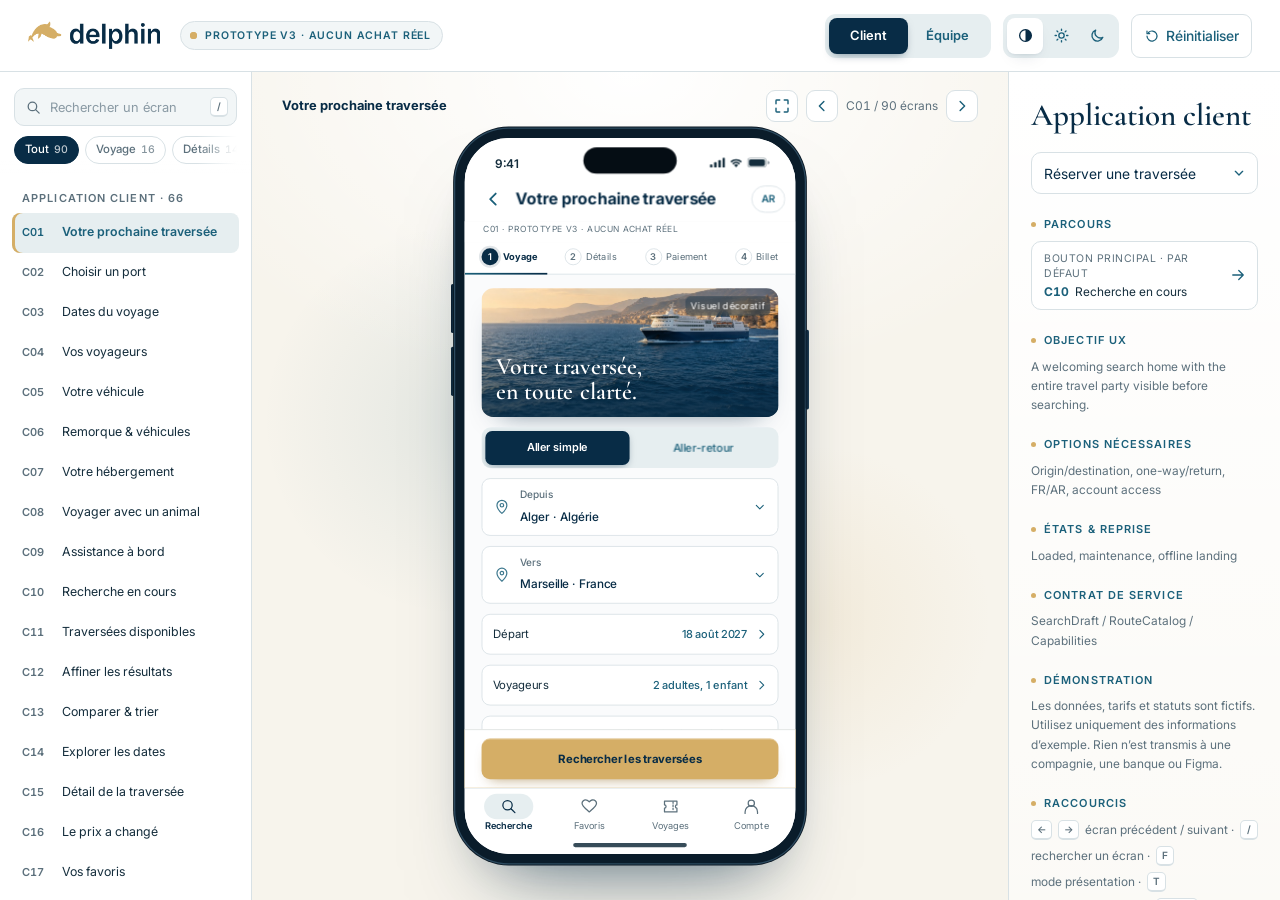
==== commit c0315ab0: "feat(design): dark theme for both apps, with an auto / light / dark switch The prototype follows the" ====
--- a/docs/design/delphin-prototype/delphin-prototype.html
+++ b/docs/design/delphin-prototype/delphin-prototype.html
@@ -4,7 +4,22 @@
 <meta charset="utf-8">
 <meta name="viewport" content="width=device-width,initial-scale=1,viewport-fit=cover">
 <meta name="theme-color" content="#082C46">
+<meta name="apple-mobile-web-app-capable" content="yes">
+<meta name="mobile-web-app-capable" content="yes">
+<meta name="apple-mobile-web-app-title" content="Delphin">
+<link rel="apple-touch-icon" href="[data-uri]">
 <title>Delphin · Prototype interactif</title>
+<script>
+// The theme picked in the prototype applies before the first paint. PAGE_THEME keeps
+// the one the hosting page set, if any: "Auto" goes back to it.
+var PAGE_THEME = document.documentElement.getAttribute("data-theme");
+(function () {
+  try {
+    var t = localStorage.getItem("delphin-theme");
+    if (t === "light" || t === "dark") document.documentElement.setAttribute("data-theme", t);
+  } catch (e) {}
+})();
+</script>
 <!-- Self-contained: fonts, images and demo data are embedded. Open directly in a browser. -->
 <style id="fonts">/* Embedded by build.py as data URLs. Subsets: see README.md in this folder. */
 @font-face {
@@ -50,12 +65,13 @@
   font-display: swap;
 }
 </style>
-<style>
+<style id="styles">
 /* ==========================================================================
    Delphin · prototype styles — v3
-   1. Tokens     4. Device          7. Overlays (toast, dialog)
-   2. Base       5. App components  8. Motion
-   3. Shell      6. Staff workspace 9. Responsive · 10. Reduced motion
+   1. Tokens (1b. dark theme)   5. App components   9. Responsive
+   2. Base                      6. Staff workspace  10. Reduced motion
+   3. Shell                     7. Overlays (toast, dialog)
+   4. Device                    8. Motion
    ========================================================================== */
 
 /* 1. Tokens ================================================================ */
@@ -82,6 +98,33 @@
   --warn: #8a5a12;
   --warn-bg: #f3e8d4;
   --app-bg: #fafbfc;
+  /* Roles: components use these, and the dark theme (1b) re-maps them */
+  --theme: light;
+  --surface: #fff;
+  --raised: #fff;
+  --heading: var(--navy);
+  --selected: var(--navy);
+  --on-selected: #fff;
+  --selected-ring: rgb(8 44 70 / 12%);
+  --on-success: #fff;
+  --placeholder: #8a9aa4;
+  --control: #9eb0ba;
+  --foam-3: #d8e6ea;
+  --stripe: #edf3f4;
+  --warm: #fffdf8;
+  --warn-icon: #a5782c;
+  --hover: rgb(230 238 240 / 55%);
+  --line-soft: rgb(216 225 229 / 70%);
+  --surface-fade: rgb(255 255 255 / 55%);
+  --glow: #fff;
+  --toast: rgb(8 44 70 / 96%);
+  --knob: #fff;
+  --summary: linear-gradient(135deg, #e2ebee 0%, #edf3f4 58%, #f5f1e6 100%);
+  --success-wash: linear-gradient(135deg, #e2efe7, #eef6f1);
+  --sea-rgb: 27 96 122;
+  --shadow-rgb: 8 44 70;
+  --scrim-rgb: 6 28 44;
+  color-scheme: light;
   /* Type */
   --font: Inter, system-ui, -apple-system, "Segoe UI", Arial, sans-serif;
   --display: Display, "Cormorant Garamond", Georgia, serif;
@@ -90,7 +133,7 @@
   --shadow-1: 0 1px 2px rgb(8 44 70 / 6%);
   --shadow-2: 0 1px 2px rgb(8 44 70 / 5%), 0 8px 18px -10px rgb(8 44 70 / 28%);
   --shadow-3: 0 2px 6px rgb(8 44 70 / 5%), 0 24px 48px -24px rgb(8 44 70 / 42%);
-  --focus: 0 0 0 3px rgb(27 96 122 / 22%);
+  --focus: 0 0 0 3px rgb(var(--sea-rgb) / 22%);
   /* Motion */
   --ease-out: cubic-bezier(0.22, 1, 0.36, 1);
   --ease-in: cubic-bezier(0.4, 0, 1, 1);
@@ -114,6 +157,112 @@
   }
 }
 
+/* 1b. Dark theme ===========================================================
+   Follows the device unless the page sets data-theme="light"; data-theme="dark"
+   forces it. Both blocks hold the same values (check.mjs compares them). */
+@media (prefers-color-scheme: dark) {
+  :root:not([data-theme="light"]) {
+    color-scheme: dark;
+    --theme: dark;
+    --gold-ink: #ddb978;
+    --ivory: #0b151c;
+    --sea: #4f9fbd;
+    --sea-2: #63aecb;
+    --foam: #1a2e3b;
+    --foam-2: #15252f;
+    --foam-3: #24404f;
+    --ink: #d5e1e7;
+    --muted: #8ea3b0;
+    --line: #263b48;
+    --line-2: #34505f;
+    --error: #ef8a8f;
+    --error-bg: #3b1d22;
+    --success: #3fa576;
+    --success-bg: #15301f;
+    --warn: #e2ad5c;
+    --warn-bg: #36290f;
+    --app-bg: #0a151d;
+    --surface: #111f29;
+    --raised: #182a37;
+    --heading: #eef4f7;
+    --selected: #2b7a9b;
+    --selected-ring: rgb(43 122 155 / 35%);
+    --on-success: #04170b;
+    --placeholder: #6d8593;
+    --control: #58717f;
+    --stripe: #1e3442;
+    --warm: #1d2624;
+    --warn-icon: #e2ad5c;
+    --hover: rgb(26 46 59 / 60%);
+    --line-soft: rgb(38 59 72 / 70%);
+    --surface-fade: rgb(17 31 41 / 55%);
+    --glow: rgb(79 159 189 / 9%);
+    --toast: rgb(33 54 69 / 97%);
+  --knob: #2f4858;
+    --summary: linear-gradient(135deg, #12303f 0%, #11252f 58%, #272416 100%);
+    --success-wash: linear-gradient(135deg, #12301f, #10281b);
+    --sea-rgb: 79 159 189;
+    --shadow-rgb: 0 0 0;
+    --scrim-rgb: 0 0 0;
+    --shadow-1: 0 1px 2px rgb(0 0 0 / 30%);
+    --shadow-2: 0 1px 2px rgb(0 0 0 / 25%), 0 8px 18px -10px rgb(0 0 0 / 60%);
+    --shadow-3: 0 2px 6px rgb(0 0 0 / 25%), 0 24px 48px -24px rgb(0 0 0 / 70%);
+    --focus: 0 0 0 3px rgb(79 159 189 / 32%);
+    --i-chevron: url("data:image/svg+xml,%3Csvg xmlns='http://www.w3.org/2000/svg' viewBox='0 0 24 24' fill='none' stroke='%234F9FBD' stroke-width='2' stroke-linecap='round' stroke-linejoin='round'%3E%3Cpath d='m6.5 9.5 5.5 5.5 5.5-5.5'/%3E%3C/svg%3E");
+    --i-waves: url("data:image/svg+xml,%3Csvg xmlns='http://www.w3.org/2000/svg' viewBox='0 0 120 46' fill='none' stroke='%234F9FBD' stroke-opacity='.28' stroke-width='1.4'%3E%3Cpath d='M0 14c15-8 25 8 40 0s25-8 40 0 25 8 40 0'/%3E%3Cpath d='M0 26c15-8 25 8 40 0s25-8 40 0 25 8 40 0'/%3E%3Cpath d='M0 38c15-8 25 8 40 0s25-8 40 0 25 8 40 0'/%3E%3C/svg%3E");
+  }
+}
+:root[data-theme="dark"] {
+  color-scheme: dark;
+  --theme: dark;
+  --gold-ink: #ddb978;
+  --ivory: #0b151c;
+  --sea: #4f9fbd;
+  --sea-2: #63aecb;
+  --foam: #1a2e3b;
+  --foam-2: #15252f;
+  --foam-3: #24404f;
+  --ink: #d5e1e7;
+  --muted: #8ea3b0;
+  --line: #263b48;
+  --line-2: #34505f;
+  --error: #ef8a8f;
+  --error-bg: #3b1d22;
+  --success: #3fa576;
+  --success-bg: #15301f;
+  --warn: #e2ad5c;
+  --warn-bg: #36290f;
+  --app-bg: #0a151d;
+  --surface: #111f29;
+  --raised: #182a37;
+  --heading: #eef4f7;
+  --selected: #2b7a9b;
+  --selected-ring: rgb(43 122 155 / 35%);
+  --on-success: #04170b;
+  --placeholder: #6d8593;
+  --control: #58717f;
+  --stripe: #1e3442;
+  --warm: #1d2624;
+  --warn-icon: #e2ad5c;
+  --hover: rgb(26 46 59 / 60%);
+  --line-soft: rgb(38 59 72 / 70%);
+  --surface-fade: rgb(17 31 41 / 55%);
+  --glow: rgb(79 159 189 / 9%);
+  --toast: rgb(33 54 69 / 97%);
+  --knob: #2f4858;
+  --summary: linear-gradient(135deg, #12303f 0%, #11252f 58%, #272416 100%);
+  --success-wash: linear-gradient(135deg, #12301f, #10281b);
+  --sea-rgb: 79 159 189;
+  --shadow-rgb: 0 0 0;
+  --scrim-rgb: 0 0 0;
+  --shadow-1: 0 1px 2px rgb(0 0 0 / 30%);
+  --shadow-2: 0 1px 2px rgb(0 0 0 / 25%), 0 8px 18px -10px rgb(0 0 0 / 60%);
+  --shadow-3: 0 2px 6px rgb(0 0 0 / 25%), 0 24px 48px -24px rgb(0 0 0 / 70%);
+  --focus: 0 0 0 3px rgb(79 159 189 / 32%);
+  --i-chevron: url("data:image/svg+xml,%3Csvg xmlns='http://www.w3.org/2000/svg' viewBox='0 0 24 24' fill='none' stroke='%234F9FBD' stroke-width='2' stroke-linecap='round' stroke-linejoin='round'%3E%3Cpath d='m6.5 9.5 5.5 5.5 5.5-5.5'/%3E%3C/svg%3E");
+  --i-waves: url("data:image/svg+xml,%3Csvg xmlns='http://www.w3.org/2000/svg' viewBox='0 0 120 46' fill='none' stroke='%234F9FBD' stroke-opacity='.28' stroke-width='1.4'%3E%3Cpath d='M0 14c15-8 25 8 40 0s25-8 40 0 25 8 40 0'/%3E%3Cpath d='M0 26c15-8 25 8 40 0s25-8 40 0 25 8 40 0'/%3E%3Cpath d='M0 38c15-8 25 8 40 0s25-8 40 0 25 8 40 0'/%3E%3C/svg%3E");
+}
+
 /* 2. Base ================================================================== */
 *,
 *::before,
@@ -145,7 +294,7 @@
   color: inherit;
   border: 0;
   background: none;
-  text-align: left;
+  text-align: start;
   -webkit-tap-highlight-color: transparent;
 }
 :focus-visible {
@@ -171,8 +320,8 @@
   padding: 12px;
   border: 1px solid var(--line);
   border-radius: 8px;
-  color: var(--navy);
-  background: #fff;
+  color: var(--heading);
+  background: var(--surface);
   transition:
     border-color 0.2s,
     box-shadow 0.25s,
@@ -184,7 +333,7 @@
   box-shadow: var(--focus);
 }
 input::placeholder {
-  color: #8a9aa4;
+  color: var(--placeholder);
 }
 small,
 .muted {
@@ -202,7 +351,7 @@
   border: 1px solid var(--line);
   border-bottom-width: 2px;
   border-radius: 5px;
-  background: #fff;
+  background: var(--surface);
   font: 600 10px/1.3 var(--font);
   text-align: center;
   color: var(--muted);
@@ -270,7 +419,7 @@
   padding: 10px 12px;
   border: 1px solid var(--line);
   border-radius: 9px;
-  background: #fff;
+  background: var(--surface);
   color: var(--sea);
   font-weight: 500;
   text-align: center;
@@ -297,7 +446,7 @@
   gap: 20px;
   height: 72px;
   padding: 0 28px;
-  background: #fff;
+  background: var(--surface);
   border-bottom: 1px solid var(--line);
 }
 .topbar .brand {
@@ -315,6 +464,7 @@
   font-size: 10.5px;
   font-weight: 600;
   letter-spacing: 0.08em;
+  white-space: nowrap;
   color: var(--sea);
 }
 .demo-short {
@@ -322,6 +472,7 @@
 }
 .topbar .demo i {
   position: relative;
+  flex: none;
   width: 7px;
   height: 7px;
   border-radius: 50%;
@@ -362,7 +513,7 @@
   transition: color 0.3s;
 }
 .mode-switch button[aria-pressed="true"] {
-  color: #fff;
+  color: var(--on-selected);
 }
 .mode-thumb {
   position: absolute;
@@ -371,12 +522,76 @@
   left: 4px;
   width: calc(50% - 4px);
   border-radius: 8px;
-  background: var(--navy);
-  box-shadow: 0 4px 10px -4px rgb(8 44 70 / 55%);
+  background: var(--selected);
+  box-shadow: 0 4px 10px -4px rgb(var(--shadow-rgb) / 55%);
   transition: transform 0.5s var(--ease-soft);
 }
 .mode-switch[data-mode="staff"] .mode-thumb {
   transform: translateX(100%);
+}
+/* Theme: automatic, light or dark. Icons in the top bar, labelled in the phone drawer. */
+.theme-switch {
+  position: relative;
+  display: grid;
+  grid-template-columns: repeat(3, 1fr);
+  padding: 4px;
+  border-radius: 11px;
+  background: var(--foam);
+}
+.theme-switch button {
+  position: relative;
+  z-index: 1;
+  display: inline-flex;
+  align-items: center;
+  justify-content: center;
+  gap: 7px;
+  min-width: 36px;
+  min-height: 36px;
+  border-radius: 8px;
+  font-size: 13px;
+  font-weight: 600;
+  color: var(--sea);
+  transition: color 0.3s;
+}
+.theme-switch button:hover,
+.theme-switch button[aria-pressed="true"] {
+  color: var(--heading);
+}
+.theme-switch .icon {
+  width: 17px;
+  height: 17px;
+}
+.theme-thumb {
+  position: absolute;
+  top: 4px;
+  bottom: 4px;
+  left: 4px;
+  width: calc((100% - 8px) / 3);
+  border-radius: 8px;
+  background: var(--knob);
+  box-shadow: var(--shadow-2);
+  transition: transform 0.5s var(--ease-soft);
+}
+.theme-switch[data-choice="light"] .theme-thumb {
+  transform: translateX(100%);
+}
+.theme-switch[data-choice="dark"] .theme-thumb {
+  transform: translateX(200%);
+}
+.topbar .theme-switch span {
+  position: absolute;
+  width: 1px;
+  height: 1px;
+  overflow: hidden;
+  clip-path: inset(50%);
+  white-space: nowrap;
+}
+.library-head .theme-switch {
+  display: none;
+  margin-bottom: 12px;
+}
+.library-head .theme-switch button {
+  min-height: 40px;
 }
 .reset .icon {
   width: 16px;
@@ -398,7 +613,7 @@
   width: 20px;
   height: 2px;
   border-radius: 2px;
-  background: var(--navy);
+  background: var(--heading);
   transition:
     transform 0.35s var(--ease-out),
     background-color 0.2s;
@@ -442,9 +657,9 @@
   border: 0;
 }
 .focus-toggle[aria-pressed="true"] {
-  border-color: var(--navy);
-  background: var(--navy);
-  color: #fff;
+  border-color: var(--selected);
+  background: var(--selected);
+  color: var(--on-selected);
 }
 
 /* Library */
@@ -452,17 +667,44 @@
   position: relative;
   overflow: auto;
   overscroll-behavior: contain;
-  background: #fff;
+  background: var(--surface);
   border-right: 1px solid var(--line);
   scrollbar-width: thin;
   scrollbar-color: var(--line-2) transparent;
+}
+/* Phones only: the way into presentation mode (desktop has the stage button and F). */
+.present-toggle {
+  display: none;
+  align-items: center;
+  gap: 12px;
+  width: 100%;
+  min-height: 52px;
+  margin-bottom: 12px;
+  padding: 8px 12px;
+  border: 1px solid var(--line);
+  border-radius: 12px;
+  text-align: left;
+  color: var(--heading);
+}
+.present-toggle .icon {
+  flex: none;
+  color: var(--sea);
+}
+.present-toggle strong {
+  display: block;
+  font-size: 13.5px;
+}
+.present-toggle small {
+  display: block;
+  font-size: 12px;
+  color: var(--muted);
 }
 .library-head {
   position: sticky;
   top: 0;
   z-index: 3;
   padding: 16px 14px 8px;
-  background: linear-gradient(#fff 82%, rgb(255 255 255 / 0));
+  background: linear-gradient(var(--surface) 82%, transparent);
 }
 .library-search {
   display: flex;
@@ -481,7 +723,7 @@
 }
 .library-search:focus-within {
   border-color: var(--sea);
-  background: #fff;
+  background: var(--surface);
   box-shadow: var(--focus);
 }
 .library-search .icon {
@@ -521,7 +763,7 @@
   padding: 0 10px;
   border: 1px solid var(--line);
   border-radius: 999px;
-  background: #fff;
+  background: var(--surface);
   font-size: 11.5px;
   font-weight: 500;
   color: var(--muted);
@@ -544,9 +786,9 @@
   transform: scale(0.95);
 }
 .chip.active {
-  border-color: var(--navy);
-  background: var(--navy);
-  color: #fff;
+  border-color: var(--selected);
+  background: var(--selected);
+  color: var(--on-selected);
 }
 #screenList {
   position: relative;
@@ -587,7 +829,7 @@
   transition: color 0.25s;
 }
 .lib-item:hover {
-  background: rgb(230 238 240 / 55%);
+  background: var(--hover);
 }
 .lib-item.selected {
   color: var(--sea);
@@ -635,7 +877,7 @@
   gap: 16px;
   overflow: auto;
   padding: 18px 30px 40px;
-  background: radial-gradient(110% 65% at 50% 0%, #fff 0%, rgb(255 255 255 / 0) 60%), var(--ivory);
+  background: radial-gradient(110% 65% at 50% 0%, var(--glow) 0%, transparent 60%), var(--ivory);
 }
 .stage::before {
   content: "";
@@ -644,7 +886,7 @@
   z-index: -1;
   pointer-events: none;
   background:
-    radial-gradient(38% 34% at 28% 42%, rgb(27 96 122 / 9%), transparent 70%),
+    radial-gradient(38% 34% at 28% 42%, rgb(var(--sea-rgb) / 9%), transparent 70%),
     radial-gradient(34% 30% at 74% 66%, rgb(213 174 102 / 13%), transparent 70%);
   animation: drift 28s ease-in-out infinite alternate;
 }
@@ -659,7 +901,7 @@
 }
 .stage-title strong {
   font-size: 13px;
-  color: var(--navy);
+  color: var(--heading);
 }
 .stage-nav {
   display: flex;
@@ -674,7 +916,7 @@
   height: 32px;
   border: 1px solid var(--line);
   border-radius: 9px;
-  background: #fff;
+  background: var(--surface);
   color: var(--sea);
   transition:
     background-color 0.2s,
@@ -698,13 +940,13 @@
   overflow: auto;
   padding: 26px 22px 40px;
   border-left: 1px solid var(--line);
-  background: linear-gradient(180deg, #fff, rgb(255 255 255 / 55%));
+  background: linear-gradient(180deg, var(--surface), var(--surface-fade));
   scrollbar-width: thin;
 }
 .inspector h2 {
   margin-bottom: 20px;
   font: 600 31px/1.1 var(--display);
-  color: var(--navy);
+  color: var(--heading);
 }
 .inspector h3 {
   display: flex;
@@ -734,8 +976,8 @@
   padding: 0 36px 0 12px;
   border: 1px solid var(--line);
   border-radius: 10px;
-  color: var(--navy);
-  background: #fff var(--i-chevron) right 10px center / 16px no-repeat;
+  color: var(--heading);
+  background: var(--surface) var(--i-chevron) right 10px center / 16px no-repeat;
   appearance: none;
   cursor: pointer;
   transition:
@@ -763,7 +1005,7 @@
   padding: 9px 10px 9px 12px;
   border: 1px solid var(--line);
   border-radius: 10px;
-  background: #fff;
+  background: var(--surface);
   transition:
     border-color 0.2s,
     box-shadow 0.3s,
@@ -864,8 +1106,8 @@
     0 0 0 11px #0a1c2a,
     0 0 0 12.5px #2c4a5f,
     0 0 0 13.5px #091723,
-    0 60px 100px -40px rgb(8 44 70 / 55%),
-    0 30px 60px -30px rgb(8 44 70 / 35%);
+    0 60px 100px -40px rgb(var(--shadow-rgb) / 55%),
+    0 30px 60px -30px rgb(var(--shadow-rgb) / 35%);
 }
 .statusbar {
   position: relative;
@@ -876,7 +1118,7 @@
   justify-content: space-between;
   height: 46px;
   padding: 12px 30px 0 36px;
-  background: #fff;
+  background: var(--surface);
   font-size: 14px;
   font-weight: 600;
   color: var(--ink);
@@ -908,13 +1150,13 @@
   gap: 4px;
   min-height: 52px;
   padding: 4px 12px;
-  background: #fff;
+  background: var(--surface);
   transition: box-shadow 0.3s;
 }
 .phone.is-scrolled .app-header {
   box-shadow:
     0 1px 0 var(--line),
-    0 10px 18px -16px rgb(8 44 70 / 40%);
+    0 10px 18px -16px rgb(var(--shadow-rgb) / 40%);
 }
 .app-header h1 {
   flex: 1;
@@ -923,7 +1165,7 @@
   line-height: 1.2;
   font-weight: 700;
   letter-spacing: -0.01em;
-  color: var(--navy);
+  color: var(--heading);
 }
 /* Sits exactly over the live title: header padding 12px + 40px button + 4px gap. */
 .title-ghost {
@@ -1012,24 +1254,24 @@
 }
 .screen.is-entering,
 .screen.is-leaving {
-  box-shadow: -16px 0 34px -20px rgb(8 44 70 / 50%);
+  box-shadow: -16px 0 34px -20px rgb(var(--shadow-rgb) / 50%);
 }
 .phone[dir="rtl"] .screen.is-entering,
 .phone[dir="rtl"] .screen.is-leaving {
-  box-shadow: 16px 0 34px -20px rgb(8 44 70 / 50%);
+  box-shadow: 16px 0 34px -20px rgb(var(--shadow-rgb) / 50%);
 }
 .screen-scrim {
   position: absolute;
   inset: 0;
   z-index: 1;
-  background: rgb(6 28 44 / 16%);
+  background: rgb(var(--scrim-rgb) / 16%);
   pointer-events: none;
 }
 .screen-id {
   flex: none;
   padding: 2px 22px 8px;
   overflow: hidden;
-  background: #fff;
+  background: var(--surface);
   font-size: 10px;
   letter-spacing: 0.06em;
   white-space: nowrap;
@@ -1043,7 +1285,7 @@
   justify-content: space-between;
   gap: 4px;
   padding: 7px 20px 10px;
-  background: #fff;
+  background: var(--surface);
   border-bottom: 1px solid var(--line);
   font-size: 11px;
   color: var(--muted);
@@ -1054,7 +1296,7 @@
   right: 0;
   bottom: -1px;
   height: 2px;
-  background: linear-gradient(90deg, var(--sea), var(--navy));
+  background: linear-gradient(90deg, var(--sea), var(--selected));
   transform: scaleX(var(--p));
   transform-origin: left;
 }
@@ -1070,7 +1312,7 @@
   height: 20px;
   border: 1px solid var(--line);
   border-radius: 50%;
-  background: #fff;
+  background: var(--surface);
   font-size: 11px;
   font-weight: 600;
 }
@@ -1087,14 +1329,14 @@
   background: var(--foam);
 }
 .step-rail .current {
-  color: var(--navy);
+  color: var(--heading);
   font-weight: 700;
 }
 .step-rail .current b {
   border: 0;
-  background: var(--navy);
-  color: #fff;
-  box-shadow: 0 0 0 3px rgb(8 44 70 / 12%);
+  background: var(--selected);
+  color: var(--on-selected);
+  box-shadow: 0 0 0 3px var(--selected-ring);
 }
 .app-body {
   position: relative;
@@ -1124,7 +1366,7 @@
   z-index: 2;
   flex: none;
   padding: 10px 20px;
-  background: #fff;
+  background: var(--surface);
   border-top: 1px solid var(--line);
 }
 .action-total {
@@ -1137,7 +1379,7 @@
 }
 .action-total strong {
   font-size: 17px;
-  color: var(--navy);
+  color: var(--heading);
   font-variant-numeric: tabular-nums;
 }
 .gate-hint {
@@ -1168,8 +1410,8 @@
   display: grid;
   grid-template-columns: repeat(var(--n, 4), minmax(0, 1fr));
   padding: 5px 4px 24px;
-  background: #fff;
-  border-top: 1px solid rgb(216 225 229 / 70%);
+  background: var(--surface);
+  border-top: 1px solid var(--line-soft);
 }
 .bottomnav button {
   position: relative;
@@ -1191,7 +1433,7 @@
   stroke-width: 1.6;
 }
 .bottomnav button.active {
-  color: var(--navy);
+  color: var(--heading);
   font-weight: 600;
 }
 .bottomnav {
@@ -1239,7 +1481,7 @@
   padding: 16px;
   overflow: hidden;
   border-radius: 14px;
-  box-shadow: 0 16px 30px -22px rgb(8 44 70 / 70%);
+  box-shadow: 0 16px 30px -22px rgb(var(--shadow-rgb) / 70%);
 }
 .hero-media {
   position: absolute;
@@ -1275,7 +1517,7 @@
 .hero-tag {
   position: absolute;
   top: 9px;
-  right: 10px;
+  inset-inline-end: 10px;
   padding: 3px 6px;
   border-radius: 6px;
   background: rgb(8 44 70 / 42%);
@@ -1325,13 +1567,13 @@
     box-shadow 0.3s;
 }
 .seg button:hover:not(.active) {
-  color: var(--navy);
+  color: var(--heading);
 }
 .seg button.active {
-  background: var(--navy);
-  color: #fff;
+  background: var(--selected);
+  color: var(--on-selected);
   font-weight: 600;
-  box-shadow: 0 3px 10px -4px rgb(8 44 70 / 60%);
+  box-shadow: 0 3px 10px -4px rgb(var(--shadow-rgb) / 60%);
 }
 .seg.is-sliding button.active,
 .operator-tabs.is-sliding button.active {
@@ -1345,8 +1587,8 @@
   top: 0;
   left: 0;
   border-radius: 8px;
-  background: var(--navy);
-  box-shadow: 0 3px 10px -4px rgb(8 44 70 / 60%);
+  background: var(--selected);
+  box-shadow: 0 3px 10px -4px rgb(var(--shadow-rgb) / 60%);
   pointer-events: none;
 }
 
@@ -1356,7 +1598,7 @@
   padding: 9px 12px;
   border: 1px solid var(--line);
   border-radius: 10px;
-  background: #fff;
+  background: var(--surface);
   transition:
     border-color 0.2s,
     box-shadow 0.25s,
@@ -1401,7 +1643,7 @@
   font-size: 14px;
   font-weight: 500;
   line-height: 1.4;
-  color: var(--navy);
+  color: var(--heading);
   resize: none;
   field-sizing: content;
 }
@@ -1414,15 +1656,15 @@
   padding: 3px 0;
   font-size: 14px;
   font-weight: 500;
-  color: var(--navy);
+  color: var(--heading);
 }
 .field.has-icon {
-  padding-left: 44px;
+  padding-inline-start: 44px;
 }
 .field-icon {
   position: absolute;
   top: 50%;
-  left: 13px;
+  inset-inline-start: 13px;
   width: 20px;
   height: 20px;
   margin-top: -10px;
@@ -1432,7 +1674,7 @@
 .field-chevron {
   position: absolute;
   top: 50%;
-  right: 12px;
+  inset-inline-end: 12px;
   width: 18px;
   height: 18px;
   margin-top: -9px;
@@ -1441,8 +1683,8 @@
 }
 .field.clickable {
   width: 100%;
-  padding-right: 38px;
-  text-align: left;
+  padding-inline-end: 38px;
+  text-align: start;
 }
 .field.clickable:hover .field-chevron {
   transform: translateY(2px);
@@ -1467,7 +1709,7 @@
   content: "";
   position: absolute;
   top: 50%;
-  right: 12px;
+  inset-inline-end: 12px;
   width: 20px;
   height: 20px;
   margin-top: -10px;
@@ -1481,17 +1723,6 @@
   letter-spacing: 0.5em;
   font-variant-numeric: tabular-nums;
 }
-.rtl .field.has-icon {
-  padding-left: 12px;
-  padding-right: 44px;
-}
-.rtl .field-icon {
-  left: auto;
-  right: 13px;
-}
-.rtl .field.clickable {
-  text-align: right;
-}
 .two {
   display: grid;
   grid-template-columns: 1fr 1fr;
@@ -1502,7 +1733,7 @@
 }
 .tools .secondary {
   justify-content: flex-start;
-  text-align: left;
+  text-align: start;
 }
 
 .row {
@@ -1513,10 +1744,11 @@
   gap: 14px;
   width: 100%;
   min-height: 48px;
-  padding: 11px 10px 11px 12px;
+  padding: 11px 10px;
+  padding-inline-start: 12px;
   border: 1px solid var(--line);
   border-radius: 10px;
-  background: #fff;
+  background: var(--surface);
   font-size: 13.5px;
   color: var(--ink);
   transition:
@@ -1533,13 +1765,13 @@
   max-width: 57%;
   font-size: 13px;
   font-weight: 500;
-  text-align: right;
+  text-align: end;
   color: var(--sea);
 }
 .row-chevron {
   width: 18px;
   height: 18px;
-  margin-left: -6px;
+  margin-inline-start: -6px;
   color: var(--sea);
   transition: transform 0.3s var(--ease-out);
 }
@@ -1556,7 +1788,7 @@
   display: inline-block;
   width: 7px;
   height: 7px;
-  margin-right: 6px;
+  margin-inline-end: 6px;
   border-radius: 50%;
   vertical-align: 1px;
   background: var(--muted);
@@ -1577,11 +1809,16 @@
 .row strong[data-tone="off"]::before {
   background: var(--line-2);
 }
-.rtl .row strong {
-  text-align: left;
-}
-.rtl .row-chevron {
-  margin: 0 -6px 0 0;
+[dir="rtl"] .icon.flip {
+  scale: -1 1;
+}
+[dir="rtl"] .row.is-editing,
+[dir="rtl"] .choice.port.is-current {
+  box-shadow: inset -3px 0 0 var(--sea);
+}
+.rtl .rail-progress {
+  background: linear-gradient(270deg, var(--sea), var(--selected));
+  transform-origin: right;
 }
 
 .choice {
@@ -1593,7 +1830,7 @@
   padding: 13px 12px;
   border: 1px solid var(--line);
   border-radius: 12px;
-  background: #fff;
+  background: var(--surface);
   cursor: pointer;
   transition:
     border-color 0.25s,
@@ -1609,7 +1846,7 @@
 }
 .choice.selected {
   border-color: var(--gold);
-  background: linear-gradient(180deg, #fffdf8, #fff);
+  background: linear-gradient(180deg, var(--warm), var(--surface));
   box-shadow: 0 0 0 3px rgb(213 174 102 / 17%);
 }
 .choice input {
@@ -1622,9 +1859,9 @@
   min-height: 22px;
   margin: 1px 0 0;
   padding: 0;
-  border: 1.5px solid #9eb0ba;
+  border: 1.5px solid var(--control);
   border-radius: 6px;
-  background: #fff var(--i-check) center / 0 no-repeat;
+  background: var(--surface) var(--i-check) center / 0 no-repeat;
   cursor: pointer;
   transition:
     background-color 0.2s,
@@ -1633,8 +1870,8 @@
     box-shadow 0.25s var(--ease-out);
 }
 .choice input:checked {
-  border-color: var(--navy);
-  background-color: var(--navy);
+  border-color: var(--selected);
+  background-color: var(--selected);
   background-size: 14px;
 }
 .choice input[type="radio"] {
@@ -1642,7 +1879,7 @@
   background-image: none;
 }
 .choice input[type="radio"]:checked {
-  box-shadow: inset 0 0 0 5px #fff;
+  box-shadow: inset 0 0 0 5px var(--surface);
 }
 .choice input:focus-visible {
   outline: 2px solid var(--sea);
@@ -1675,7 +1912,7 @@
   width: 100%;
   align-items: center;
   min-height: 60px;
-  text-align: left;
+  text-align: start;
 }
 .choice.port > div {
   flex: 1;
@@ -1713,7 +1950,7 @@
   padding: 13px 12px;
   border: 1px solid var(--line);
   border-radius: 12px;
-  background: #fff;
+  background: var(--surface);
 }
 .stepper strong {
   font-size: 14px;
@@ -1736,7 +1973,7 @@
   height: 36px;
   border-radius: 50%;
   background: var(--foam);
-  color: var(--navy);
+  color: var(--heading);
   transition:
     background-color 0.2s,
     opacity 0.2s,
@@ -1753,7 +1990,7 @@
   stroke-width: 2;
 }
 .step-btn:hover {
-  background: #d8e6ea;
+  background: var(--foam-3);
 }
 .step-btn:active {
   transform: scale(0.86);
@@ -1775,7 +2012,7 @@
   font-size: 16px;
   font-weight: 700;
   font-variant-numeric: tabular-nums;
-  color: var(--navy);
+  color: var(--heading);
 }
 .roll-ghost {
   position: absolute;
@@ -1811,10 +2048,10 @@
 }
 .notice.warning {
   background: var(--warn-bg);
-  color: var(--navy);
+  color: var(--heading);
 }
 .notice.warning .notice-icon {
-  color: #a5782c;
+  color: var(--warn-icon);
 }
 .notice-actions {
   display: flex;
@@ -1832,13 +2069,13 @@
   overflow: hidden;
   padding: 14px 16px;
   border-radius: 12px;
-  background: linear-gradient(135deg, #e2ebee 0%, #edf3f4 58%, #f5f1e6 100%);
-  color: var(--navy);
+  background: var(--summary);
+  color: var(--heading);
 }
 .summary::after {
   content: "";
   position: absolute;
-  right: -8px;
+  inset-inline-end: -8px;
   bottom: -12px;
   width: 132px;
   height: 50px;
@@ -1872,8 +2109,8 @@
   padding: 13px 14px;
   border: 1px solid var(--line);
   border-radius: 14px;
-  background: #fff;
-  text-align: left;
+  background: var(--surface);
+  text-align: start;
   transition:
     border-color 0.25s,
     box-shadow 0.35s var(--ease-out),
@@ -1894,13 +2131,13 @@
   height: 16px;
 }
 .operator .tag {
-  margin-left: auto;
+  margin-inline-start: auto;
 }
 .fare > strong {
   display: block;
   margin: 9px 0 5px;
   font-size: 15px;
-  color: var(--navy);
+  color: var(--heading);
 }
 .fare small {
   font-size: 12px;
@@ -1917,7 +2154,7 @@
   font-size: 21px;
   letter-spacing: -0.01em;
   font-variant-numeric: tabular-nums;
-  color: var(--navy);
+  color: var(--heading);
 }
 .fare footer b.is-label {
   font-size: 15px;
@@ -1942,7 +2179,7 @@
   padding: 6px 14px;
   border: 1px solid var(--line);
   border-radius: 12px;
-  background: #fff;
+  background: var(--surface);
 }
 .comparison > div {
   display: grid;
@@ -1982,7 +2219,7 @@
   padding: 14px;
   border: 1px solid var(--line);
   border-radius: 14px;
-  background: #fff;
+  background: var(--surface);
 }
 .calendar header {
   display: flex;
@@ -1992,7 +2229,7 @@
 }
 .calendar header strong {
   font-size: 14px;
-  color: var(--navy);
+  color: var(--heading);
 }
 .cal-legend {
   display: flex;
@@ -2011,7 +2248,7 @@
   width: 8px;
   height: 8px;
   border-radius: 50%;
-  background: var(--navy);
+  background: var(--selected);
 }
 .dot.end {
   background: var(--gold);
@@ -2071,12 +2308,12 @@
 }
 .day.is-start,
 .day.selected {
-  color: #fff;
+  color: var(--on-selected);
   font-weight: 700;
 }
 .day.is-start::before,
 .day.selected::before {
-  background: var(--navy);
+  background: var(--selected);
 }
 .calendar.has-range .day.is-end {
   color: var(--navy);
@@ -2087,7 +2324,7 @@
 }
 .calendar.has-range .day.selected::before {
   box-shadow:
-    0 0 0 2px #fff,
+    0 0 0 2px var(--surface),
     0 0 0 4px var(--sea);
 }
 .day.is-before {
@@ -2103,7 +2340,7 @@
   margin-bottom: 16px;
   font-size: 21px;
   line-height: 1.3;
-  color: var(--navy);
+  color: var(--heading);
 }
 .progress .bar {
   position: relative;
@@ -2130,6 +2367,14 @@
   transform: translateX(-100%);
   animation: sheen-loop 1.9s var(--ease-in-out) infinite;
 }
+/* Right to left: the bar fills from the right and its sheen runs the other way. */
+.rtl .progress .bar span {
+  transform-origin: right;
+}
+.rtl .progress .bar span::after {
+  transform: translateX(100%);
+  animation-name: sheen-loop-rtl;
+}
 .progress small {
   font-size: 11.5px;
 }
@@ -2142,7 +2387,7 @@
   margin-bottom: 2px;
   font-size: 20px;
   font-variant-numeric: tabular-nums;
-  color: var(--navy);
+  color: var(--heading);
 }
 .slider input {
   -webkit-appearance: none;
@@ -2162,6 +2407,10 @@
   border-radius: 6px;
   background: linear-gradient(90deg, var(--sea) var(--fill, 50%), var(--foam) var(--fill, 50%));
 }
+/* Right to left the minimum sits on the right, so the fill starts there. */
+.rtl .slider input::-webkit-slider-runnable-track {
+  background: linear-gradient(270deg, var(--sea) var(--fill, 50%), var(--foam) var(--fill, 50%));
+}
 .slider input::-moz-range-track {
   height: 6px;
   border-radius: 6px;
@@ -2180,7 +2429,7 @@
   border: 2px solid var(--sea);
   border-radius: 50%;
   background: #fff;
-  box-shadow: 0 2px 8px rgb(8 44 70 / 25%);
+  box-shadow: 0 2px 8px rgb(var(--shadow-rgb) / 25%);
   transition:
     transform 0.25s var(--ease-spring),
     box-shadow 0.25s;
@@ -2191,18 +2440,18 @@
   border: 2px solid var(--sea);
   border-radius: 50%;
   background: #fff;
-  box-shadow: 0 2px 8px rgb(8 44 70 / 25%);
+  box-shadow: 0 2px 8px rgb(var(--shadow-rgb) / 25%);
 }
 .slider input:active::-webkit-slider-thumb {
   transform: scale(1.18);
   box-shadow:
-    0 0 0 8px rgb(27 96 122 / 14%),
-    0 2px 8px rgb(8 44 70 / 25%);
+    0 0 0 8px rgb(var(--sea-rgb) / 14%),
+    0 2px 8px rgb(var(--shadow-rgb) / 25%);
 }
 .slider input:focus-visible::-webkit-slider-thumb {
   box-shadow:
-    0 0 0 5px rgb(27 96 122 / 22%),
-    0 2px 8px rgb(8 44 70 / 25%);
+    0 0 0 5px rgb(var(--sea-rgb) / 22%),
+    0 2px 8px rgb(var(--shadow-rgb) / 25%);
 }
 .slider-scale {
   display: flex;
@@ -2216,7 +2465,7 @@
   gap: 14px;
   padding: 16px;
   border-radius: 14px;
-  background: linear-gradient(135deg, #e2efe7, #eef6f1);
+  background: var(--success-wash);
   color: var(--success);
 }
 .success-icon {
@@ -2261,31 +2510,33 @@
 
 .timeline {
   margin: 0;
-  padding: 0 0 0 26px;
+  padding: 0;
+  padding-inline-start: 26px;
   list-style: none;
 }
 .timeline li {
   position: relative;
-  padding: 0 0 24px 20px;
-  border-left: 2px solid var(--line);
+  padding: 0 0 24px;
+  padding-inline-start: 20px;
+  border-inline-start: 2px solid var(--line);
 }
 .timeline li:last-child {
   padding-bottom: 6px;
-  border-left-color: transparent;
+  border-inline-start-color: transparent;
 }
 .timeline li.done:has(+ li.done) {
-  border-left-color: var(--success);
+  border-inline-start-color: var(--success);
 }
 .timeline li::before {
   content: "";
   position: absolute;
   top: 1px;
-  left: -10px;
+  inset-inline-start: -10px;
   width: 18px;
   height: 18px;
   border: 2px solid var(--line-2);
   border-radius: 50%;
-  background: #fff;
+  background: var(--surface);
 }
 .timeline li.done::before {
   border: 0;
@@ -2309,7 +2560,7 @@
   padding: 18px;
   border: 1px solid var(--line);
   border-radius: 16px;
-  background: #fff;
+  background: var(--surface);
   box-shadow: var(--shadow-2);
 }
 .ticket::before {
@@ -2317,12 +2568,12 @@
   position: absolute;
   inset: 0 0 auto;
   height: 4px;
-  background: linear-gradient(90deg, var(--navy), var(--sea), var(--gold));
+  background: linear-gradient(90deg, var(--selected), var(--sea), var(--gold));
 }
 .ticket h2 {
   margin: 6px 0;
   font: 600 28px/1.1 var(--display);
-  color: var(--navy);
+  color: var(--heading);
 }
 .ticket p {
   font-size: 13px;
@@ -2351,7 +2602,7 @@
 }
 dialog .tear::before,
 dialog .tear::after {
-  background: #fff;
+  background: var(--raised);
 }
 .ticket-code {
   display: flex;
@@ -2361,7 +2612,7 @@
 .ticket-code > div {
   padding: 22px 12px;
   border-radius: 10px;
-  background: repeating-linear-gradient(-45deg, var(--foam), var(--foam) 6px, #edf3f4 6px, #edf3f4 12px);
+  background: repeating-linear-gradient(-45deg, var(--foam), var(--foam) 6px, var(--stripe) 6px, var(--stripe) 12px);
   font-size: 16px;
   font-weight: 700;
   letter-spacing: 0.08em;
@@ -2380,8 +2631,8 @@
   padding: 16px;
   border: 1px solid var(--line);
   border-radius: 14px;
-  background: #fff;
-  text-align: left;
+  background: var(--surface);
+  text-align: start;
   transition:
     border-color 0.25s,
     box-shadow 0.35s var(--ease-out),
@@ -2391,7 +2642,7 @@
   display: block;
   margin: 6px 0;
   font-size: 18px;
-  color: var(--navy);
+  color: var(--heading);
 }
 .operator-card p {
   margin: 8px 0;
@@ -2431,7 +2682,7 @@
   padding: 8px 12px;
   border: 1px solid var(--line);
   border-radius: 8px;
-  background: #fff;
+  background: var(--surface);
   font-size: 12px;
   transition:
     color 0.3s,
@@ -2439,9 +2690,9 @@
     border-color 0.3s;
 }
 .operator-tabs .active {
-  border-color: var(--navy);
-  background: var(--navy);
-  color: #fff;
+  border-color: var(--selected);
+  background: var(--selected);
+  color: var(--on-selected);
 }
 .source-card {
   position: relative;
@@ -2449,8 +2700,8 @@
   padding: 12px 38px 12px 12px;
   border: 1px solid var(--line);
   border-radius: 10px;
-  background: #fff;
-  color: var(--navy);
+  background: var(--surface);
+  color: var(--heading);
   text-decoration: none;
   transition:
     border-color 0.2s,
@@ -2471,7 +2722,7 @@
 .source-icon {
   position: absolute;
   top: 12px;
-  right: 12px;
+  inset-inline-end: 12px;
   width: 16px;
   height: 16px;
   color: var(--sea);
@@ -2483,9 +2734,6 @@
   }
   .row:hover .row-chevron {
     transform: translateX(2px);
-  }
-  .rtl .row:hover .row-chevron {
-    transform: translateX(-2px);
   }
   .fare:hover,
   .operator-card:hover {
@@ -2565,7 +2813,7 @@
 .role-line strong {
   display: block;
   font-size: 13px;
-  color: var(--navy);
+  color: var(--heading);
 }
 .role-line small {
   font-size: 11.5px;
@@ -2585,7 +2833,7 @@
   padding: 12px 12px 12px 15px;
   border: 1px solid var(--line);
   border-radius: 12px;
-  background: #fff;
+  background: var(--surface);
   box-shadow: var(--shadow-1);
 }
 .metrics > div::before {
@@ -2610,13 +2858,13 @@
   line-height: 1.2;
   font-variant-numeric: tabular-nums;
   overflow-wrap: anywhere;
-  color: var(--navy);
+  color: var(--heading);
 }
 .chart {
   padding: 14px 14px 4px;
   border: 1px solid var(--line);
   border-radius: 12px;
-  background: #fff;
+  background: var(--surface);
 }
 .chart > span {
   font-size: 11px;
@@ -2656,9 +2904,9 @@
   left: 50%;
   padding: 2px 6px;
   border-radius: 5px;
-  background: var(--navy);
+  background: var(--selected);
   font: 600 10px/1.4 var(--font);
-  color: #fff;
+  color: var(--on-selected);
   opacity: 0;
   transform: translate(-50%, 4px);
   transition:
@@ -2697,7 +2945,7 @@
   padding: 12px 34px 12px 12px;
   border: 1px solid var(--line);
   border-radius: 12px;
-  background: #fff;
+  background: var(--surface);
   text-align: left;
   transition:
     border-color 0.25s,
@@ -2721,7 +2969,7 @@
 .record-head strong {
   display: block;
   font-size: 14px;
-  color: var(--navy);
+  color: var(--heading);
 }
 .record dl {
   display: grid;
@@ -2779,6 +3027,37 @@
   color: var(--error);
 }
 
+/* Pull to refresh: the list slides down over this indicator. */
+.ptr {
+  position: relative;
+  height: 0;
+}
+.ptr i {
+  position: absolute;
+  top: 14px;
+  left: calc(50% - 18px);
+  display: grid;
+  place-items: center;
+  width: 36px;
+  height: 36px;
+  border-radius: 50%;
+  background: var(--raised);
+  box-shadow: var(--shadow-2);
+  color: var(--muted);
+  opacity: var(--pull, 0);
+  transform: scale(calc(0.6 + 0.4 * var(--pull, 0))) rotate(calc(var(--pull, 0) * 240deg));
+}
+.ptr.ready i {
+  color: var(--sea);
+}
+.ptr.loading .icon {
+  animation: spin 0.8s linear infinite;
+}
+.phone.staff .app-body {
+  z-index: 1;
+  background: var(--app-bg);
+}
+
 /* "Plus" bottom sheet */
 .sheet-layer {
   position: absolute;
@@ -2791,17 +3070,18 @@
 .sheet-scrim {
   position: absolute;
   inset: 0;
-  background: rgb(6 28 44 / 42%);
+  background: rgb(var(--scrim-rgb) / 42%);
 }
 .sheet {
+  --surface: var(--raised);
   position: relative;
   max-height: 80%;
   overflow: auto;
   overscroll-behavior: contain;
   padding: 10px 16px max(28px, env(safe-area-inset-bottom));
   border-radius: 22px 22px 0 0;
-  background: #fff;
-  box-shadow: 0 -20px 40px -20px rgb(8 44 70 / 45%);
+  background: var(--raised);
+  box-shadow: 0 -20px 40px -20px rgb(var(--shadow-rgb) / 45%);
 }
 /* Grab zone along the top edge: the sheet follows a drag from here or from its title. */
 .sheet-handle {
@@ -2825,7 +3105,7 @@
 }
 .sheet h2 {
   font-size: 17px;
-  color: var(--navy);
+  color: var(--heading);
 }
 .sheet .eyebrow {
   margin: 14px 0 8px;
@@ -2866,9 +3146,9 @@
   transform: scale(0.95);
 }
 .sheet-item.active {
-  border-color: var(--navy);
-  background: var(--navy);
-  color: #fff;
+  border-color: var(--selected);
+  background: var(--selected);
+  color: var(--on-selected);
 }
 .sheet-item.active .icon {
   color: var(--gold-2);
@@ -2933,13 +3213,13 @@
   padding: 18px;
   border: 1px solid var(--line);
   border-radius: 16px;
-  background: #fff;
+  background: var(--surface);
   box-shadow: var(--shadow-3);
 }
 .login-card h2 {
   margin-top: -6px;
   font-size: 20px;
-  color: var(--navy);
+  color: var(--heading);
 }
 .login-card input[readonly] {
   color: var(--muted);
@@ -2959,7 +3239,7 @@
 }
 .staff-login .primary.is-busy {
   background: var(--success);
-  color: #fff;
+  color: var(--on-success);
 }
 @media (hover: hover) {
   .record:hover {
@@ -2977,12 +3257,14 @@
   display: flex;
   align-items: center;
   gap: 10px;
+  /* Centred with left: 50%, it would otherwise shrink to the half of the screen right of its anchor. */
+  width: max-content;
   max-width: min(92vw, 420px);
   padding: 11px 16px 11px 11px;
   overflow: hidden;
   border-radius: 14px;
-  background: rgb(8 44 70 / 96%);
-  box-shadow: 0 20px 40px -14px rgb(8 44 70 / 60%);
+  background: var(--toast);
+  box-shadow: 0 20px 40px -14px rgb(var(--shadow-rgb) / 60%);
   font-size: 13px;
   line-height: 1.4;
   color: #fff;
@@ -3030,6 +3312,9 @@
   transform: scaleX(0);
   transform-origin: left;
 }
+#toast[dir="rtl"]::after {
+  transform-origin: right;
+}
 #toast.show::after {
   animation: countdown-a 3.4s linear both;
 }
@@ -3038,22 +3323,23 @@
 }
 
 dialog {
+  --surface: var(--raised);
   width: 460px;
   max-width: calc(100vw - 32px);
   padding: 26px;
   border: 1px solid var(--line);
   border-radius: 20px;
-  background: #fff;
+  background: var(--raised);
   color: var(--ink);
   box-shadow:
-    0 40px 90px -30px rgb(8 44 70 / 55%),
-    0 12px 30px -16px rgb(8 44 70 / 30%);
+    0 40px 90px -30px rgb(var(--shadow-rgb) / 55%),
+    0 12px 30px -16px rgb(var(--shadow-rgb) / 30%);
 }
 dialog[open] {
   animation: dialog-in 0.45s var(--ease-spring) both;
 }
 dialog::backdrop {
-  background: rgb(6 28 44 / 42%);
+  background: rgb(var(--scrim-rgb) / 42%);
   backdrop-filter: blur(3px);
   opacity: var(--scrim, 1);
 }
@@ -3073,7 +3359,7 @@
   margin-bottom: 14px;
   font-size: 22px;
   letter-spacing: -0.01em;
-  color: var(--navy);
+  color: var(--heading);
 }
 dialog p {
   margin: 10px 0;
@@ -3115,7 +3401,7 @@
 #modalActions .is-current {
   border-color: var(--sea);
   background: var(--foam-2);
-  color: var(--navy);
+  color: var(--heading);
   font-weight: 600;
   box-shadow: inset 0 0 0 1px var(--sea);
 }
@@ -3150,6 +3436,11 @@
     opacity: 0;
   }
 }
+@keyframes spin {
+  to {
+    transform: rotate(360deg);
+  }
+}
 @keyframes sheet-in {
   from {
     transform: translateY(100%);
@@ -3220,6 +3511,11 @@
 @keyframes sheen-loop {
   to {
     transform: translateX(100%);
+  }
+}
+@keyframes sheen-loop-rtl {
+  to {
+    transform: translateX(-100%);
   }
 }
 @keyframes sheen {
@@ -3449,7 +3745,7 @@
 }
 .fare .ripple,
 .operator-card .ripple {
-  background: radial-gradient(circle, rgb(27 96 122 / 18%) 0%, rgb(27 96 122 / 0%) 70%);
+  background: radial-gradient(circle, rgb(var(--sea-rgb) / 18%) 0%, rgb(var(--sea-rgb) / 0%) 70%);
 }
 .sheen::after {
   content: "";
@@ -3480,6 +3776,19 @@
   animation: fade-up 0.7s var(--ease-out) 0.35s both;
 }
 
+/* Theme change: one crisp switch, no per-element colour fades; with view
+   transitions, a circle grows from the switch to reveal the new theme. */
+.theme-switching *:not(.theme-thumb),
+.theme-switching *::before,
+.theme-switching *::after {
+  transition: none !important;
+}
+::view-transition-old(root),
+::view-transition-new(root) {
+  animation: none;
+  mix-blend-mode: normal;
+}
+
 /* 9. Responsive ============================================================ */
 @media (max-width: 1260px) {
   .workspace {
@@ -3493,6 +3802,19 @@
   }
   .stage {
     padding: 18px 20px 32px;
+  }
+}
+/* Tablets: the demo badge keeps to one line next to the switches. */
+@media (max-width: 960px) {
+  .demo-full {
+    position: absolute;
+    width: 1px;
+    height: 1px;
+    overflow: hidden;
+    clip-path: inset(50%);
+  }
+  .demo-short {
+    display: inline;
   }
 }
 /* Phones (any width up to 760px) and short landscape screens: the app fills the
@@ -3514,7 +3836,11 @@
     font-size: 9.5px;
   }
   .demo-full {
-    display: none;
+    position: absolute;
+    width: 1px;
+    height: 1px;
+    overflow: hidden;
+    clip-path: inset(50%);
   }
   .demo-short {
     display: inline;
@@ -3541,7 +3867,7 @@
     bottom: 0;
     left: 0;
     width: min(86vw, 320px);
-    box-shadow: 0 20px 50px rgb(8 44 70 / 30%);
+    box-shadow: 0 20px 50px rgb(var(--shadow-rgb) / 30%);
     transform: translateX(-102%);
     visibility: hidden;
     transition:
@@ -3558,7 +3884,7 @@
     position: fixed;
     z-index: 29;
     inset: var(--topbar-h) 0 0;
-    background: rgb(6 28 44 / 38%);
+    background: rgb(var(--scrim-rgb) / 38%);
     opacity: 0;
     pointer-events: none;
     transition: opacity 0.35s;
@@ -3579,6 +3905,22 @@
   }
   .focus-mode .workspace {
     display: block;
+  }
+  /* Presentation mode on a phone: the prototype's top bar goes, the app takes the whole screen. */
+  .focus-mode {
+    --topbar-h: 0px;
+  }
+  .focus-mode .topbar {
+    display: none;
+  }
+  .present-toggle {
+    display: flex;
+  }
+  .topbar .theme-switch {
+    display: none;
+  }
+  .library-head .theme-switch {
+    display: grid;
   }
   #viewport {
     display: block;
@@ -3620,7 +3962,7 @@
     border: 0;
     border-radius: 22px 22px 0 0;
     overscroll-behavior: contain;
-    box-shadow: 0 -20px 40px -20px rgb(8 44 70 / 45%);
+    box-shadow: 0 -20px 40px -20px rgb(var(--shadow-rgb) / 45%);
   }
   dialog .sheet-handle {
     display: block;
@@ -3640,7 +3982,7 @@
     bottom: 0;
     margin: 20px -20px 0;
     padding: 12px 20px max(16px, env(safe-area-inset-bottom));
-    background: #fff;
+    background: var(--raised);
   }
   /* Content scrolling under the buttons fades out instead of being cut. */
   #modalActions::before {
@@ -3648,7 +3990,7 @@
     position: absolute;
     inset: -18px 0 auto;
     height: 18px;
-    background: linear-gradient(rgb(255 255 255 / 0%), #fff);
+    background: linear-gradient(transparent, var(--raised));
     pointer-events: none;
   }
   /* Option lists read as one choice per row. */
@@ -3810,12 +4152,15 @@
       <button data-mode="client" aria-pressed="true" onclick="navTo('C01','jump')">Client</button>
       <button data-mode="staff" aria-pressed="false" onclick="navTo('A01','jump')">Équipe</button>
     </div>
+    <div class="theme-switch" role="group" aria-label="Thème"></div>
     <button class="secondary reset" id="resetButton" onclick="resetDemo()"><svg class="icon" viewBox="0 0 24 24" width="16" height="16" fill="none" stroke="currentColor" stroke-width="1.8" stroke-linecap="round" stroke-linejoin="round" aria-hidden="true"><path d="M4.5 12a7.5 7.5 0 1 0 2.2-5.3"/><path d="M4.5 4.5v4h4"/></svg>Réinitialiser</button>
   </div>
 </header>
 <div class="workspace">
   <aside class="library" id="library" aria-label="Écrans du prototype">
     <div class="library-head">
+      <button class="present-toggle" id="presentButton" aria-pressed="false" onclick="closeMenu();toggleFocusMode()"><svg class="icon" viewBox="0 0 24 24" width="18" height="18" fill="none" stroke="currentColor" stroke-width="1.9" stroke-linecap="round" stroke-linejoin="round" aria-hidden="true"><path d="M4 9V5a1 1 0 0 1 1-1h4M15 4h4a1 1 0 0 1 1 1v4M20 15v4a1 1 0 0 1-1 1h-4M9 20H5a1 1 0 0 1-1-1v-4"/></svg><span><strong>Mode présentation</strong><small>L’app seule, en plein écran</small></span></button>
+      <div class="theme-switch" role="group" aria-label="Thème"></div>
       <label class="library-search"><svg class="icon" viewBox="0 0 24 24" width="17" height="17" fill="none" stroke="currentColor" stroke-width="1.8" stroke-linecap="round" aria-hidden="true"><circle cx="10.5" cy="10.5" r="6"/><path d="m15 15 5 5"/></svg><input id="librarySearch" type="search" placeholder="Rechercher un écran" aria-label="Rechercher un écran" autocomplete="off" oninput="filterLibrary()" onkeydown="librarySearchKey(event)"><kbd aria-hidden="true">/</kbd></label>
       <div class="chips" id="libraryChips" role="group" aria-label="Filtrer par étape du parcours"></div>
     </div>
@@ -3875,12 +4220,12 @@
     <h3>DÉMONSTRATION</h3>
     <p>Les données, tarifs et statuts sont fictifs. Utilisez uniquement des informations d’exemple. Rien n’est transmis à une compagnie, une banque ou Figma.</p>
     <h3>RACCOURCIS</h3>
-    <p class="shortcuts-help"><kbd>←</kbd><kbd>→</kbd> écran précédent / suivant · <kbd>/</kbd> rechercher un écran · <kbd>F</kbd> mode présentation · <kbd>Échap</kbd> fermer</p>
+    <p class="shortcuts-help"><kbd>←</kbd><kbd>→</kbd> écran précédent / suivant · <kbd>/</kbd> rechercher un écran · <kbd>F</kbd> mode présentation · <kbd>T</kbd> thème clair / sombre · <kbd>Échap</kbd> fermer</p>
   </aside>
 </div>
 <div id="toast" role="status" aria-live="polite"></div>
 <dialog id="modal" aria-labelledby="modalTitle"><i class="sheet-handle" aria-hidden="true"></i><h2 id="modalTitle"></h2><div id="modalBody"></div><div id="modalActions"></div></dialog>
-<script id="data">const DATA={"spec":{"brand":"Delphin","version":"1.0","date":"2026-10-02","design_proposal":true,"demo_data":true,"mobile_viewport":[390,844],"staff_viewport":[1180,790],"pages":[{"page":1,"section":"Cover","title":"Delphin product design"},{"page":2,"section":"Foundations","title":"A maritime identity that makes decisions clear"},{"page":3,"section":"Journey map","title":"One booking flow, with recoverable branches"},{"page":4,"section":"Customer app","title":"Start with a clear journey"},{"page":5,"section":"Customer app","title":"Travel party & vehicle"},{"page":6,"section":"Customer app","title":"Special vehicles & cabin choices"},{"page":7,"section":"Customer app","title":"Pets & accessible travel"},{"page":8,"section":"Customer app","title":"Search that remains understandable"},{"page":9,"section":"Customer app","title":"Results & precise filtering"},{"page":10,"section":"Customer app","title":"Compare equivalent offers"},{"page":11,"section":"Customer app","title":"Offer detail & a changed price"},{"page":12,"section":"Customer app","title":"Saved searches & account access"},{"page":13,"section":"Customer app","title":"Verification & account recovery"},{"page":14,"section":"Customer app","title":"Guest access & passenger identity"},{"page":15,"section":"Customer app","title":"Vehicle confirmation & extras"},{"page":16,"section":"Customer app","title":"Final review & payment choice"},{"page":17,"section":"Customer app","title":"Secure payment & verification"},{"page":18,"section":"Customer app","title":"Payment received, ticket not yet ready"},{"page":19,"section":"Customer app","title":"Official ticket & upcoming voyages"},{"page":20,"section":"Customer app","title":"A complete dossier & its documents"},{"page":21,"section":"Customer app","title":"Changes with explicit acceptance"},{"page":22,"section":"Customer app","title":"Cancellation with visible consequences"},{"page":23,"section":"Customer app","title":"Refund tracking & disruption"},{"page":24,"section":"Customer app","title":"Profile & notification preferences"},{"page":25,"section":"Customer app","title":"Boarding help & customer support"},{"page":26,"section":"Customer app","title":"Privacy & legal information"},{"page":27,"section":"Customer app","title":"Offline access & fair admission"},{"page":28,"section":"Customer app","title":"Service status & useful recovery"},{"page":29,"section":"Responsive web","title":"The same search, with room to breathe"},{"page":30,"section":"Responsive web","title":"Filtering without hiding the full price"},{"page":31,"section":"Responsive web","title":"A final review that is easy to audit"},{"page":32,"section":"Staff workspace","title":"Accès équipe"},{"page":33,"section":"Staff workspace","title":"Vue des opérations"},{"page":34,"section":"Staff workspace","title":"Devis assisté"},{"page":35,"section":"Staff workspace","title":"Réservation assistée"},{"page":36,"section":"Staff workspace","title":"Investigation dossier"},{"page":37,"section":"Staff workspace","title":"Résultats inconnus"},{"page":38,"section":"Staff workspace","title":"Rapprochement paiements"},{"page":39,"section":"Staff workspace","title":"Rapprochement compagnie"},{"page":40,"section":"Staff workspace","title":"Validation des remboursements"},{"page":41,"section":"Staff workspace","title":"Modifications & annulations"},{"page":42,"section":"Staff workspace","title":"Perturbations des voyages"},{"page":43,"section":"Staff workspace","title":"Santé des connexions"},{"page":44,"section":"Staff workspace","title":"Registre des sources"},{"page":45,"section":"Staff workspace","title":"Révision des données importées"},{"page":46,"section":"Staff workspace","title":"Catalogue & règles"},{"page":47,"section":"Staff workspace","title":"Équipe & organisations"},{"page":48,"section":"Staff workspace","title":"Journal d’accès & audit"},{"page":49,"section":"Staff workspace","title":"Demandes de confidentialité"},{"page":50,"section":"Staff workspace","title":"Documents & notifications"},{"page":51,"section":"Staff workspace","title":"Incidents & contrôles"},{"page":52,"section":"Localization","title":"Arabic is a native layout, not a mirrored screenshot"},{"page":53,"section":"Interaction standards","title":"Predictable states, accessible recovery"},{"page":54,"section":"Handoff & security","title":"Design rules the production app must preserve"},{"page":55,"section":"References & delivery","title":"Ready for product review and implementation"},{"page":56,"section":"Screen index","title":"Complete inventory · 1–24 of 70"},{"page":57,"section":"Screen index","title":"Complete inventory · 25–48 of 70"},{"page":58,"section":"Screen index","title":"Complete inventory · 49–70 of 70"}],"customer_screens":[{"id":"C01","title":"Votre prochaine traversée","description":"A welcoming search home with the entire travel party visible before searching.","elements":[["hero","Votre traversée,\nen toute clarté."],["seg","Aller simple","Aller-retour"],["field","Depuis","Alger · Algérie","location"],["field","Vers","Marseille · France","location"],["row","Départ","18 août 2027"],["row","Voyageurs","2 adultes, 1 enfant"],["row","Véhicule & séjour","Voiture · cabine privée"],["tools","Compagnies & routes","Préparer mes documents"],["notice","Un devis pour votre groupe","Voyageurs, véhicule, hébergement et frais visibles. Horaires et tarifs de démonstration.","info"]],"cta":"Rechercher les traversées","nav":"Recherche","action":"Continue after validation; retain draft on back navigation.","pdf_page":4},{"id":"C02","title":"Choisir un port","description":"Aliases, country labels and recent searches remove ambiguity from port selection.","elements":[["field","Rechercher un port","Alger","search"],["label","RÉSULTATS"],["choice","Alger · Algérie","Port d’Alger · DZALG",true],["choice","Algeciras · Espagne","Port d’Algeciras · ESALG",false],["label","RÉCENTS"],["row","Marseille · France","FRMRS"],["row","Oran · Algérie","DZORN"],["notice","Port exact","Vérifiez le pays : les ports peuvent avoir des noms proches.","info"]],"cta":"Confirmer ce port","nav":"Recherche","action":"Continue after validation; retain draft on back navigation.","pdf_page":4},{"id":"C03","title":"Dates du voyage","description":"Departure and return are validated together; flexible dates are an explicit preference.","elements":[["seg","Aller simple","Aller-retour"],["row","Aller","18 août 2027"],["calendar","AOÛT 2027",18],["field","Retour","30 août 2027","calendar"],["choice","Dates flexibles","Comparer aussi ± 3 jours",true],["notice","Dates locales","Les horaires suivent l’heure locale de chaque port.","info"]],"cta":"Choisir ces dates","nav":"Recherche","action":"Continue after validation; retain draft on back navigation.","pdf_page":5},{"id":"C04","title":"Vos voyageurs","description":"Age is calculated on each crossing rather than inferred from a generic child count.","elements":[["stepper","Adultes","Catégorie tarifaire à confirmer par compagnie",2],["stepper","Enfants","Date de naissance pour chaque voyageur",1],["stepper","Bébés","Transport et couchage selon compagnie",0],["field","Enfant 1 · date de naissance","2019-03-12","calendar"],["notice","Âge tarifaire et minorité légale","Deux contrôles distincts, calculés à chaque départ. Un anniversaire entre aller et retour peut changer le tarif.","info"],["row","Mineurs & accompagnants","Voir les documents"],["row","Groupe de plus de 9 personnes","Demander un devis"]],"cta":"Valider les voyageurs","nav":"Recherche","action":"Continue after validation; retain draft on back navigation.","pdf_page":5},{"id":"C05","title":"Votre véhicule","description":"Vehicle dimensions include roof loads; pedestrians can bypass this branch.","elements":[["seg","Sans véhicule","Avec véhicule"],["field","Type de véhicule","Voiture","car"],["field","Marque / modèle","Exemple · berline","car"],["field","Motorisation","Essence / diesel","car"],["two","Longueur totale","4,60 m","Hauteur totale","1,65 m"],["choice","Coffre ou charge sur le toit","Inclus dans les dimensions",false],["choice","Je tracte une remorque","Ouvrir les dimensions de remorque",false],["notice","Mesurez l’ensemble","Une dimension incorrecte peut modifier le tarif ou l’admission.","info"],["row","Propriété & usage du véhicule","Séjour temporaire / importation"]],"cta":"Valider le véhicule","nav":"Recherche","action":"Continue after validation; retain draft on back navigation.","pdf_page":6},{"id":"C06","title":"Remorque & véhicules","description":"Special vehicles branch to their own dimensions and review, without guessed eligibility.","elements":[["field","Catégorie","Voiture + remorque","car"],["two","Remorque · longueur","2,80 m","Hauteur totale","1,90 m"],["field","Longueur ensemble attelé","7,40 m","car"],["choice","Caravane / camping-car","Demander les règles correspondantes",false],["choice","Transport commercial","Vérification manuelle nécessaire",false],["notice","À vérifier","L’éligibilité et les dimensions maximales dépendent de la compagnie.","info"]],"cta":"Vérifier la configuration","nav":"Recherche","action":"Continue after validation; retain draft on back navigation.","pdf_page":6},{"id":"C07","title":"Votre hébergement","description":"A private cabin is distinct from individual shared berths; capacity must cover the party.","elements":[["choice","Cabine privée · 4 places","1 cabine pour vos 3 voyageurs",true],["choice","Cabine extérieure","Selon disponibilité réelle",false],["choice","Couchettes partagées","Prix par couchette, règles spécifiques",false],["choice","Fauteuils réservés","3 sièges pour le groupe",false],["stepper","Cabines privées","Capacité contrôlée à la cotation",1],["notice","Préférence de recherche","La cabine sera confirmée dans le devis de la compagnie.","info"],["notice","Une seule installation par trajet","Cabine entière ou couchettes: prix et capacité doivent être explicites. Le retour se choisit séparément.","info"]],"cta":"Enregistrer le choix","nav":"Recherche","action":"Continue after validation; retain draft on back navigation.","pdf_page":7},{"id":"C08","title":"Voyager avec un animal","description":"Pet count, species and accommodation are explicit inputs, not a yes/no badge.","elements":[["seg","Sans animal","Avec animal"],["field","Espèce","Chien","user"],["stepper","Nombre d’animaux","Règles selon compagnie",1],["choice","Cabine adaptée aux animaux","Rechercher si disponible",true],["choice","Chenil à bord","Alternative à confirmer",false],["notice","Documents & restrictions","Consultez les exigences de vaccination, transport et admission avant le paiement.","info"],["row","Documents de l’animal","Préparer aussi le retour"]],"cta":"Valider les animaux","nav":"Recherche","action":"Continue after validation; retain draft on back navigation.","pdf_page":7},{"id":"C09","title":"Assistance à bord","description":"Specific access needs are captured with consent and a visible review status.","elements":[["choice","Mobilité réduite","Assistance à l’embarquement",false],["choice","Cabine accessible","Vérification auprès de la compagnie",false],["choice","Besoin auditif / visuel","Préciser une aide utile",false],["field","Détail utile · facultatif","Besoin d’un accès sans escalier","accessibility"],["notice","Confirmation nécessaire","Nous vous informerons après validation. Évitez de saisir un diagnostic médical.","info"],["choice","J’autorise ce partage nécessaire","Uniquement pour organiser l’assistance",false],["row","Suivi de ma demande","Demandée / confirmée par trajet"]],"cta":"Envoyer la demande","nav":"Recherche","action":"Continue after validation; retain draft on back navigation.","pdf_page":8},{"id":"C10","title":"Recherche en cours","description":"Incremental results remain usable while one provider is slower or unavailable.","elements":[["progress","Nous comparons les traversées",0.66],["summary","Alger → Marseille","18 août · 3 voyageurs · voiture"],["row","Compagnie A","Résultats reçus"],["row","Compagnie B","En cours…"],["row","Compagnie C","Indisponible temporairement"],["notice","Résultats partiels","Une compagnie ne répond pas. Cela ne signifie pas que ses traversées sont complètes.","info"]],"cta":"Voir les résultats reçus","nav":"Recherche","action":"Continue after validation; retain draft on back navigation.","pdf_page":8},{"id":"C11","title":"Traversées disponibles","description":"The main list exposes the full-party configuration, freshness and honest partial coverage.","elements":[["summary","Alger → Marseille","18 août · 3 voyageurs · voiture"],["tools","Filtres (3)","Trier"],["fare","18 août · 19:00 → 15:00 +1","Compagnie A · 20 h · cabine privée","62 400 DZD"],["fare","19 août · 08:00 → 04:00 +1","Compagnie B · 20 h · cabine privée","65 100 DZD"],["notice","Prix de démonstration","Total pour votre groupe. Revalidation avant paiement. Une compagnie reste indisponible.","info"]],"cta":"Actualiser les résultats","nav":"Recherche","action":"Continue after validation; retain draft on back navigation.","pdf_page":9},{"id":"C12","title":"Affiner les résultats","description":"Applied filters are reversible; unsupported filters never imply verified availability.","elements":[["tools","Réinitialiser","3 filtres actifs"],["label","BUDGET DU GROUPE · MÊME DEVISE"],["slider","Jusqu’à 80 000 DZD"],["choice","Cabine privée","Capacité pour tout le groupe",true],["choice","Véhicule accepté","Dimensions saisies vérifiées",true],["choice","Départ le soir","Entre 18:00 et 23:59",false],["row","Compagnie","Toutes"],["row","Durée maximale","24 heures"],["notice","Disponibilité finale","Seul un devis actualisé confirme votre configuration.","info"],["row","Couverture des résultats","Compagnies reçues / sans réponse"]],"cta":"Afficher 2 traversées","nav":"Recherche","action":"Continue after validation; retain draft on back navigation.","pdf_page":9},{"id":"C13","title":"Comparer & trier","description":"Comparison shows total, duration and terms rather than a misleading cheapest headline.","elements":[["seg","Moins cher","Plus rapide"],["compare","Compagnie A","Compagnie B",[["Total groupe","62 400 DZD","65 100 DZD"],["Durée","20 h","22 h"],["Cabine","Privée 4 pl.","Privée 4 pl."],["Véhicule","Inclus","Inclus"],["Modification","Avec frais","À vérifier"]]],["notice","Même configuration","Les deux offres incluent 3 voyageurs, 1 voiture et 1 cabine privée.","info"]],"cta":"Choisir Compagnie A","nav":"Recherche","action":"Continue after validation; retain draft on back navigation.","pdf_page":10},{"id":"C14","title":"Explorer les dates","description":"A bounded calendar distinguishes absent service from a failed quote or missing price.","elements":[["summary","Alger → Marseille","Dates flexibles · ± 3 jours"],["calendar","AOÛT 2027",18],["row","17 août · sans service publié","—"],["row","18 août · total estimé","62 400 DZD"],["row","19 août · total estimé","65 100 DZD"],["notice","Estimation uniquement","Chaque date sélectionnée sera revalidée pour le groupe complet.","info"]],"cta":"Rechercher le 18 août","nav":"Recherche","action":"Continue after validation; retain draft on back navigation.","pdf_page":10},{"id":"C15","title":"Détail de la traversée","description":"Itinerary, accommodation and fare rules are checked before the passenger form.","elements":[["hero","Alger → Marseille"],["summary","18 août · 19:00","Arrivée 19 août · 15:00 · heure locale"],["row","Opérateur","Compagnie A"],["row","Vos prestations","3 voyageurs · voiture · cabine"],["row","Règles du tarif","Modification avec frais"],["row","Total groupe · démo","62 400 DZD"],["notice","Documents & embarquement","Consultez les conditions du port et de la compagnie. Le prix sera revalidé.","info"],["row","Formalités avant paiement","Passeports, mineurs, véhicule"],["row","Guide de la compagnie","Source & date de vérification"],["row","Aller / retour","Devis séparés, total explicite"]],"cta":"Vérifier la disponibilité","nav":"Recherche","action":"Continue after validation; retain draft on back navigation.","pdf_page":11},{"id":"C16","title":"Le prix a changé","description":"A changed fare requires explicit acceptance; the customer can return to alternatives.","elements":[["notice","Nouveau devis disponible","La compagnie a actualisé le tarif de votre configuration.","warning"],["compare","Ancien devis","Nouveau devis",[["Total","62 400 DZD","64 800 DZD"],["Cabine","Privée 4 pl.","Privée 4 pl."],["Véhicule","Inclus","Inclus"]]],["row","Variation totale","+ 2 400 DZD"],["row","Validité du devis","5 minutes · simulation"],["choice","J’accepte le nouveau total","Aucun paiement sans votre accord",false],["text","Vous pouvez aussi revenir aux autres traversées."]],"cta":"Accepter 64 800 DZD","nav":"Recherche","action":"Continue after validation; retain draft on back navigation.","pdf_page":11},{"id":"C17","title":"Vos favoris","description":"Saved searches persist configuration, never stale guaranteed prices.","elements":[["summary","Votre prochaine idée","Retrouvez vos recherches en un geste."],["fare","Alger → Marseille · août","3 voyageurs · voiture · cabine","Actualiser"],["fare","Oran → Alicante · septembre","2 voyageurs · sans véhicule","Actualiser"],["notice","Tarifs à actualiser","Un favori ne bloque ni prix ni disponibilité.","info"],["row","Retirer un favori","Gérer"]],"cta":"Rechercher à nouveau","nav":"Favoris","action":"Continue after validation; retain draft on back navigation.","pdf_page":12},{"id":"C18","title":"Bienvenue chez Delphin","description":"A customer may sign in or continue as a guest without forced account creation.","elements":[["seg","Connexion","Créer un compte"],["field","Adresse e-mail","vous@exemple.com","user"],["field","Mot de passe","••••••••••••","lock"],["row","Mot de passe oublié ?","Récupérer"],["notice","Vos voyages réunis","Retrouvez vos billets et demandes depuis votre compte.","info"],["tools","Continuer en invité","Confidentialité"]],"cta":"Se connecter","nav":"Compte","action":"Continue after validation; retain draft on back navigation.","pdf_page":12},{"id":"C19","title":"Vérifier votre accès","description":"Verification explains destination, expiry and resend without exposing full contact details.","elements":[["summary","Un code vous a été envoyé","À v•••@exemple.com"],["otp","—  —  —  —  —  —"],["row","Le code expire dans","04:32"],["row","Renvoyer le code","Dans 28 s"],["row","Adresse incorrecte ?","Modifier"],["notice","Gardez ce code privé","Delphin ne vous demandera jamais de communiquer votre code à un agent.","info"]],"cta":"Vérifier le code","nav":"Compte","action":"Continue after validation; retain draft on back navigation.","pdf_page":13},{"id":"C20","title":"Sécuriser votre compte","description":"Recovery and device revocation preserve verified orders without revealing account existence.","elements":[["field","Adresse e-mail","vous@exemple.com","user"],["notice","Lien de récupération","Si cette adresse correspond à un compte, un lien sera envoyé.","info"],["label","SESSIONS · APRÈS CONNEXION"],["row","Cet appareil","Actif maintenant"],["row","Autre appareil · exemple","Révoquer"],["choice","Fermer les autres sessions","Conserver uniquement cet appareil",true]],"cta":"Envoyer le lien","nav":"Compte","action":"Continue after validation; retain draft on back navigation.","pdf_page":13},{"id":"C21","title":"Continuer en invité","description":"A verified contact grants access only to this booking and its permitted actions.","elements":[["summary","Réserver sans créer de compte","Adresse vérifiée pour le dossier. Messages du voyage nécessaires; publicité facultative séparée."],["field","Adresse e-mail","vous@exemple.com","user"],["field","Confirmer l’adresse","vous@exemple.com","user"],["notice","Accès sécurisé","Vérifiez cette adresse pour retrouver votre dossier. Le lien ne donne accès qu’à ce voyage.","info"],["tools","J’ai déjà un compte","Se connecter"]],"cta":"Vérifier mon adresse","nav":"Recherche","action":"Continue after validation; retain draft on back navigation.","pdf_page":14},{"id":"C22","title":"Identité des voyageurs","description":"Each passenger has a validated identity and date of birth; document rules are conditional.","elements":[["seg","Voyageur 1","Voyageur 2","Voyageur 3"],["field","Nom · comme sur le document","EXEMPLE","user"],["field","Prénom","VOYAGEUR","user"],["two","Naissance","1990-06-14","Nationalité","Algérienne"],["field","Pays de résidence","Algérie","location"],["field","Document exigé par le trajet","PASSEPORT-DEMO","lock"],["field","Expiration du document","2029-06-01","calendar"],["row","Visa / titre de séjour","Checklist du trajet"],["notice","Saisie et formalités distinctes","La simulation contrôle les champs, pas votre droit d’entrée. Utilisez des informations fictives.","info"]],"cta":"Enregistrer ce voyageur","nav":"Recherche","action":"Continue after validation; retain draft on back navigation.","pdf_page":14},{"id":"C23","title":"Confirmer le véhicule","description":"Before purchase the customer sees the complete vehicle and trailer dimensions together.","elements":[["summary","Voiture · berline","1 véhicule · conducteur : Adulte 1"],["field","Immatriculation","DEMO-0000","car"],["row","Longueur / hauteur","4,60 m / 1,65 m"],["row","Charge sur le toit","Aucune"],["row","Remorque","Aucune"],["choice","Ces dimensions sont exactes","Charges et accessoires inclus",false],["notice","Corriger maintenant","Modifier le véhicule relance la vérification du devis.","info"],["row","Propriétaire / usage","Vérifier le dossier véhicule"]],"cta":"Confirmer le véhicule","nav":"Recherche","action":"Continue after validation; retain draft on back navigation.","pdf_page":15},{"id":"C24","title":"Options de la traversée","description":"Extras are opt-in, priced and bound to the operator rather than preselected.","elements":[["choice","Repas à bord","3 voyageurs · 4 800 DZD · démo",false],["choice","Wi-Fi","Selon couverture à bord · 1 200 DZD",false],["choice","Embarquement prioritaire","Option selon compagnie · 2 000 DZD",false],["row","Bagages","Voir franchise & restrictions"],["row","Sous-total des options","0 DZD"],["notice","Selon la compagnie","Seules les options disponibles pour ce devis seront proposées.","info"]],"cta":"Continuer sans option","nav":"Recherche","action":"Continue after validation; retain draft on back navigation.","pdf_page":15},{"id":"C25","title":"Vérifier votre réservation","description":"A final review lists the real seller, fare rules and itemized total before consent.","elements":[["summary","Votre voyage","Chaque trajet, prestation et devise visibles."],["row","Voyageurs","38 200 DZD"],["row","Véhicule","13 000 DZD"],["row","Hébergement","9 400 DZD"],["row","Frais de service","1 800 DZD"],["row","Options","0 DZD"],["row","Total à payer · démo","64 800 DZD"],["row","Vendeur contractuel","Delphin démo · fiche légale"],["row","Formalités & prestations demandées","Relire la checklist"],["choice","J’accepte les conditions du tarif","Changement, annulation, non-présentation et franchise",false],["choice","J’accepte les conditions de vente","Version conservée avec le devis; aucun supplément caché",false]],"cta":"Choisir le paiement","nav":"Recherche","action":"Continue after validation; retain draft on back navigation.","pdf_page":16},{"id":"C26","title":"Choisir le paiement","description":"Payment choices are shown only when activated under an actual acquiring agreement.","elements":[["summary","Total · DZD","64 800 DZD · données de démo"],["choice","Carte CIB / Edahabia","Scénario de démonstration; activation après agrément du marchand",true],["choice","Carte internationale","Seulement pour vendeur, devise et contrat compatibles",false],["notice","Paiement sécurisé","Les données de carte seront saisies sur la page sécurisée du prestataire.","info"],["row","Facturation","Vérifier les coordonnées"],["row","Devis valide jusqu’à","5 minutes · simulation"]],"cta":"Continuer vers le paiement","nav":"Recherche","action":"Continue after validation; retain draft on back navigation.","pdf_page":16},{"id":"C27","title":"Paiement sécurisé","description":"A branded handoff prepares the hosted payment page and explains the return path.","elements":[["summary","Vous quittez Delphin","Ouverture de la page de paiement sécurisée."],["row","Montant à autoriser","64 800 DZD"],["row","Référence","DLP-DEMO-27"],["progress","Connexion au prestataire",0.5],["notice","Terminez chez le prestataire","Authentification bancaire possible. Revenez ensuite dans Delphin pour vérifier le résultat.","info"],["text","Ne saisissez pas votre numéro de carte dans une conversation avec un agent."]],"cta":"Ouvrir la page sécurisée","nav":"Recherche","action":"Continue after validation; retain draft on back navigation.","pdf_page":17},{"id":"C28","title":"Vérification du paiement","description":"A pending bank result is a recoverable state; retry is not a second charge.","elements":[["progress","Vérification en cours",0.45],["summary","Votre banque nous répond","Dossier DLP-DEMO-27"],["notice","Ne payez pas une seconde fois","Nous attendons la confirmation sécurisée du prestataire. Vous pouvez quitter cette page.","warning"],["row","Montant en vérification","64 800 DZD"],["row","Prochaine actualisation","Dans 15 secondes"],["tools","Suivre mon dossier","Contacter l’assistance"],["tools","Simuler un refus confirmé","Dossier en revue"]],"cta":"Actualiser le statut","nav":"Recherche","action":"Continue after validation; retain draft on back navigation.","pdf_page":17},{"id":"C29","title":"Paiement reçu","description":"A paid order is visibly distinct from a confirmed supplier reservation.","elements":[["success","Paiement reçu","64 800 DZD · démonstration"],["timeline",[["Paiement reçu","Confirmation bancaire obtenue",true],["Réservation en cours","Nous attendons la compagnie",false],["Billet officiel","Disponible après émission",false]]],["notice","Votre place reste à confirmer","Aucun billet n’est encore émis. Nous vous informerons de la prochaine étape.","info"],["row","Référence Delphin","DLP-DEMO-27"]],"cta":"Suivre la réservation","nav":"Voyages","action":"Continue after validation; retain draft on back navigation.","pdf_page":18},{"id":"C30","title":"Réservation confirmée","description":"The supplier has confirmed the booking but official ticket issuance is still pending.","elements":[["success","Place confirmée","La compagnie a confirmé la réservation."],["timeline",[["Paiement reçu","64 800 DZD",true],["Réservation confirmée","Référence compagnie masquée",true],["Billet en préparation","Notification dès disponibilité",false]]],["notice","Patientez avant l’embarquement","Cette confirmation Delphin ne remplace pas le billet officiel de la compagnie.","warning"]],"cta":"Voir mon dossier","nav":"Voyages","action":"Continue after validation; retain draft on back navigation.","pdf_page":18},{"id":"C31","title":"Votre billet est prêt","description":"An inactive ticket prototype makes the official-document boundary unambiguous.","elements":[["success","Billet officiel disponible","Exemple de présentation uniquement"],["ticket","Alger → Marseille","18 août 2027 · 19:00"],["row","Voyageurs","2 adultes, 1 enfant"],["row","Voiture & cabine","4,60 m · cabine privée"],["notice","DÉMO · NON VALABLE","Ce visuel ne permet pas d’embarquer. Utilisez le document officiel de la compagnie.","warning"]],"cta":"Ouvrir le document officiel","nav":"Voyages","action":"Continue after validation; retain draft on back navigation.","pdf_page":19},{"id":"C32","title":"Mes voyages","description":"Orders are organized by useful customer status, not one ambiguous “confirmed” bucket.","elements":[["seg","À venir","Historique"],["fare","Alger → Marseille · 18 août","DLP-DEMO-27 · billet prêt","Voir le dossier"],["fare","Oran → Alicante · septembre","DLP-DEMO-42 · paiement à vérifier","Suivre"],["notice","Voyage en invité ?","Retrouvez votre dossier avec l’adresse vérifiée et la référence.","info"]],"cta":"Retrouver un dossier","nav":"Voyages","action":"Continue after validation; retain draft on back navigation.","pdf_page":19},{"id":"C33","title":"Votre dossier","description":"A timeline joins payment, reservation, documents and customer service in one place.","elements":[["summary","DLP-DEMO-27","Alger → Marseille · 18 août"],["row","Statut","Billet disponible"],["timeline",[["12:12 · paiement reçu","64 800 DZD · démo",true],["12:14 · réservation confirmée","Compagnie A",true],["12:16 · billet disponible","Document officiel",true]]],["tools","Modifier","Annuler"],["row","Voyageurs & véhicule","Consulter"],["row","Besoin d’aide ?","Ouvrir une demande"],["row","Préparer l’embarquement","Guide et checklist"],["row","Corriger une identité","Demande auprès du vendeur"],["row","Retour & autres trajets","Suivi par traversée"],["row","Réclamation & droits","Après une perturbation"]],"cta":"Afficher le billet","nav":"Voyages","action":"Continue after validation; retain draft on back navigation.","pdf_page":20},{"id":"C34","title":"Vos documents","description":"Download status, offline availability and security are clear per document.","elements":[["summary","Documents du voyage","DLP-DEMO-27"],["choice","Billet compagnie · PDF","Document de démonstration",true],["row","Reçu de paiement","Télécharger"],["row","Conditions acceptées","Consulter"],["notice","Accès hors connexion","Enregistrez le billet officiel avant le départ. Un lien de téléchargement peut expirer.","info"],["row","Copie locale du billet","Non enregistrée"]],"cta":"Enregistrer sur cet appareil","nav":"Voyages","action":"Continue after validation; retain draft on back navigation.","pdf_page":20},{"id":"C35","title":"Demander une modification","description":"A request collects changed dates and party details before a fresh servicing quote.","elements":[["summary","Votre voyage actuel","18 août · Alger → Marseille"],["field","Nouvelle date souhaitée","20 août 2027","calendar"],["row","Voyageurs","Conserver · modifier"],["row","Véhicule / cabine","Conserver · modifier"],["notice","Demande de devis","Le nouveau prix, les frais et la disponibilité seront confirmés avant votre accord.","info"],["choice","Je souhaite garder le même trajet","Changement de route soumis aux règles",true]],"cta":"Obtenir un devis","nav":"Voyages","action":"Continue after validation; retain draft on back navigation.","pdf_page":21},{"id":"C36","title":"Accepter la modification","description":"The customer sees the difference and processing state while the old ticket remains explicit.","elements":[["summary","Nouveau départ · 20 août","Alger → Marseille · même configuration"],["row","Différence tarifaire","3 000 DZD"],["row","Frais de modification","1 500 DZD"],["row","Complément à payer · démo","4 500 DZD"],["choice","J’accepte ce devis de modification","Valide jusqu’à 15:30",false],["notice","Échange après confirmation","Attendez le nouveau billet. La validité de l’ancien sera mise à jour après traitement.","warning"]],"cta":"Accepter et poursuivre","nav":"Voyages","action":"Continue after validation; retain draft on back navigation.","pdf_page":21},{"id":"C37","title":"Estimer une annulation","description":"The refund estimate is itemized and never presented as an already completed refund.","elements":[["summary","Annuler ce voyage ?","DLP-DEMO-27 · tous les voyageurs"],["row","Montant payé","64 800 DZD"],["row","Retenue compagnie","12 000 DZD"],["row","Frais de service","1 800 DZD"],["row","Remboursement estimé · démo","51 000 DZD"],["notice","Estimation à confirmer","Les règles du tarif et la date de demande déterminent le montant final.","warning"]],"cta":"Continuer la demande","nav":"Voyages","action":"Continue after validation; retain draft on back navigation.","pdf_page":22},{"id":"C38","title":"Confirmer l’annulation","description":"An explicit destructive action summarizes affected passengers and requested repayment.","elements":[["notice","Cette action concerne tout le groupe","3 voyageurs, 1 voiture et 1 cabine.","warning"],["row","Remboursement estimé","51 000 DZD"],["field","Motif · facultatif","Changement de programme","user"],["choice","Je demande l’annulation du voyage","Après traitement, le billet sera invalidé",false],["choice","J’ai lu les retenues applicables","Aucun remboursement confirmé à ce stade",false],["tools","Conserver mon voyage","Revenir au dossier"]],"cta":"Demander l’annulation","nav":"Voyages","action":"Continue after validation; retain draft on back navigation.","pdf_page":22},{"id":"C39","title":"Suivre le remboursement","description":"Requested, approved, submitted and returned money are separate visible stages.","elements":[["summary","Remboursement en cours","DLP-DEMO-27 · estimation 51 000 DZD"],["timeline",[["Demande reçue","02 octobre · 10:10",true],["Annulation confirmée","Montant approuvé : 51 000 DZD",true],["Remboursement envoyé","En attente du prestataire",false],["Retour de fonds vérifié","Confirmation après vérification",false]]],["notice","Suivi bancaire","Le délai dépend du moyen de paiement. Nous vous informerons après vérification du retour des fonds.","info"]],"cta":"Actualiser le suivi","nav":"Voyages","action":"Continue after validation; retain draft on back navigation.","pdf_page":23},{"id":"C40","title":"Votre traversée a changé","description":"A disruption message prioritizes revised facts and available, eligible choices.","elements":[["notice","Horaire modifié","La compagnie annonce un changement de départ.","warning"],["compare","Horaire initial","Nouvel horaire",[["Départ","18 août 19:00","19 août 08:00"],["Arrivée","19 août 15:00","20 août 04:00"]]],["row","Votre billet","À revalider"],["choice","Recevoir les mises à jour","Notifications et e-mail de service",true],["tools","Options de modification","Demander de l’aide"],["row","Annulation par la compagnie","Reclassement / remboursement"]],"cta":"Consulter les options","nav":"Voyages","action":"Continue after validation; retain draft on back navigation.","pdf_page":23},{"id":"C41","title":"Profil & voyageurs","description":"Saved traveler data helps new bookings without altering existing purchased identities.","elements":[["summary","Votre profil","Adresse e-mail vérifiée"],["row","Coordonnées personnelles","Modifier"],["label","VOYAGEURS ENREGISTRÉS"],["choice","Adulte 1 · démo","Identité masquée",true],["row","Adulte 2 · démo","Modifier"],["row","Ajouter un voyageur","Créer"],["notice","Vos anciens billets restent inchangés","Une modification du profil ne corrige pas l’identité d’un billet déjà acheté.","info"]],"cta":"Enregistrer le profil","nav":"Compte","action":"Continue after validation; retain draft on back navigation.","pdf_page":24},{"id":"C42","title":"Vos notifications","description":"Transactional service messages are separated from optional marketing and channel controls.","elements":[["seg","Messages","Préférences"],["summary","Billet prêt · il y a 4 min","Ouvrir DLP-DEMO-27"],["row","Changement d’horaire","Consulter"],["label","PRÉFÉRENCES DE CANAUX"],["choice","Alertes du voyage","Notifications sur cet appareil",true],["choice","E-mail de service","Paiement, billet, modifications",true],["choice","Offres commerciales","Facultatif · désactivé par défaut",false]],"cta":"Enregistrer les préférences","nav":"Compte","action":"Continue after validation; retain draft on back navigation.","pdf_page":24},{"id":"C43","title":"Préparer l’embarquement","description":"Operator-specific requirements and useful checklists are tied to the actual route.","elements":[["summary","Votre départ","Vérifiez votre billet et les dernières consignes de la compagnie."],["choice","Billet compagnie enregistré","Un reçu de paiement ne suffit pas",false],["choice","Documents des voyageurs prêts","Passeport, droit d’entrée, mineurs selon situation",false],["choice","Véhicule et douanes prêts","Dimensions, propriété, TPD si applicable",false],["row","Heures de présentation / clôture","Guide de la compagnie"],["row","Accès au terminal","Piéton / véhicule, bonne porte"],["row","Animaux & assistance","Contrôler les confirmations"],["row","Bagages de la traversée","À garder hors du véhicule"]],"cta":"Ouvrir le guide du trajet","nav":"Voyages","action":"Continue after validation; retain draft on back navigation.","pdf_page":25},{"id":"C44","title":"Comment vous aider ?","description":"Support links to the order and accepts sanitized attachments, without requesting bank codes.","elements":[["field","Dossier concerné","DLP-DEMO-27","ticket"],["field","Sujet","Mon billet / ma réservation","help"],["field","Votre message","Décrivez ce qui bloque…","help"],["row","Pièce jointe · facultative","Ajouter"],["notice","Protégez vos informations","Masquez les numéros sensibles. Ne partagez ni code bancaire ni numéro complet de carte.","info"],["row","Suivi de la demande","Dans Mes voyages"]],"cta":"Envoyer la demande","nav":"Compte","action":"Continue after validation; retain draft on back navigation.","pdf_page":25},{"id":"C45","title":"Vos données personnelles","description":"Consent, export and deletion have a visible scope, verification and case status.","elements":[["row","Consentements facultatifs","Gérer"],["row","Demander une copie","Exporter mes données"],["row","Rectifier mes informations","Ouvrir une demande"],["row","Supprimer mon compte","Voir les conséquences"],["notice","Vérification d’identité","Nous vérifierons votre accès. Certaines données peuvent être conservées selon les obligations applicables.","info"],["summary","Demande de démo PRV-27","Reçue · suivi accessible ici"]],"cta":"Gérer mes demandes","nav":"Compte","action":"Continue after validation; retain draft on back navigation.","pdf_page":26},{"id":"C46","title":"Informations & conditions","description":"Seller details and document versions are legible and available before and after purchase.","elements":[["row","Vendeur contractuel","Fiche légale à configurer"],["row","Conditions de vente","Version & date"],["row","Règles de la compagnie","Liées à votre tarif"],["row","Confidentialité","Finalités & conservation"],["row","Accessibilité","Signaler une difficulté"],["row","Contact officiel","Canaux publiés par Delphin"],["notice","Avant lancement","Remplacer les données de démonstration par les informations légales vérifiées.","info"],["row","Sources publiques & mises à jour","Vérifiées le 02/10/2026"]],"cta":"Consulter les documents","nav":"Compte","action":"Continue after validation; retain draft on back navigation.","pdf_page":26},{"id":"C47","title":"Vous êtes hors connexion","description":"Offline access exposes the cached ticket, its freshness and the limits of unsupported actions.","elements":[["notice","Connexion indisponible","Les informations affichées peuvent avoir changé.","warning"],["summary","Dernière synchronisation","Aujourd’hui · 12:16"],["row","Billet enregistré","Disponible sur cet appareil"],["row","Modifier / annuler","Connexion nécessaire"],["row","Dernier horaire connu","18 août · 19:00"],["text","Reconnectez-vous avant le départ pour vérifier les changements annoncés."]],"cta":"Réessayer la connexion","nav":"Voyages","action":"Continue after validation; retain draft on back navigation.","pdf_page":27},{"id":"C48","title":"Votre place dans la file","description":"Admission controls retain configuration and provide an accessible alternative to a risk challenge.","elements":[["progress","Forte demande · merci de patienter",0.6],["summary","Votre recherche est conservée","Alger → Marseille · 3 voyageurs"],["row","Position indicative","148"],["row","Attente estimée","Environ 2 minutes"],["notice","Cette file ne réserve pas de billet","Gardez cette page ouverte. Une vérification accessible peut être demandée.","info"],["tools","Vérification accessible","Besoin d’aide"]],"cta":"Vérifier ma progression","nav":"Recherche","action":"Continue after validation; retain draft on back navigation.","pdf_page":27},{"id":"C49","title":"Service temporairement limité","description":"Service status identifies the affected function while existing tickets remain reachable.","elements":[["notice","Réservation indisponible","Nous rétablissons ce service. Vos dossiers sont conservés.","warning"],["row","Recherche","Disponible"],["row","Nouvelles réservations","Interruption en cours"],["row","Billets déjà émis","Consultation disponible"],["row","Dernière mise à jour","14:10 · heure d’Alger"],["text","Nous afficherons une nouvelle mise à jour dès qu’elle sera confirmée."]],"cta":"Accéder à mes billets","nav":"Voyages","action":"Continue after validation; retain draft on back navigation.","pdf_page":28},{"id":"C50","title":"Aucun résultat pour ces choix","description":"Empty, unavailable and validation failures offer specific recovery rather than a dead end.","elements":[["summary","Aucune traversée correspondante","Alger → Marseille · 18 août"],["choice","Explorer les dates voisines","Conserver voyageurs et véhicule",true],["row","Réduire les filtres","3 filtres actifs"],["row","Vérifier la configuration","Cabine, dimensions, animaux"],["notice","Une recherche à réessayer","Si une compagnie n’a pas répondu, actualisez sa recherche plutôt que de conclure à une absence de places.","info"],["row","Recevoir une alerte","Sans bloquer de place"]],"cta":"Explorer d’autres dates","nav":"Recherche","action":"Continue after validation; retain draft on back navigation.","pdf_page":28},{"id":"C51","title":"Compagnies & routes","cta":"Choisir mes ports","elements":[["summary","Liaisons avec l’Algérie","5 transporteurs étudiés · aucun partenariat annoncé"],["row","Algérie Ferries / ENTMV","Algérie · consulter"],["row","CORSICA linea","France · consulter"],["row","Baleària","Espagne · consulter"],["row","GNV","Italie · consulter"],["row","Nouris Elbahr Ferries","Algérie · consulter"],["notice","Route publiée ≠ place disponible","Le calendrier, la vente autorisée et l’inventaire restent à connecter. Nouris: règles à confirmer.","warning"]],"description":"Présenter un annuaire sourcé sans inventer des partenariats, horaires ou disponibilité.","nav":"Recherche","pdf_page":null},{"id":"C52","title":"Guide de la compagnie","cta":"Revenir à mon voyage","elements":[["summary","CORSICA linea · guide public","Règles du billet à vérifier pour chaque départ"],["row","Compagnie","Choisir le transporteur"],["row","Présentation au port","Consigne sur votre billet"],["row","Motorisation & garage","Lire les règles de sécurité"],["row","Modification / annulation","Règles liées au tarif"],["row","Source & date","S05 · relevé 02/10/2026"],["notice","Date d’application requise","Un guide lu en 2026 ne valide pas une traversée fictive en 2027. L’équipe revalide la règle pour le départ.","warning"]],"description":"Rattacher les règles à un transporteur, une direction, un tarif, une période et une source.","nav":"Recherche","pdf_page":null},{"id":"C53","title":"Mes formalités de voyage","cta":"Vérifier les voyageurs","elements":[["summary","Préparer chaque sens du voyage","Nationalité + résidence + destination + documents"],["field","Nationalité du voyageur","Algérienne","user"],["field","Pays de résidence","Algérie","location"],["row","Destination / retour","Marseille / Alger"],["row","Passeport & admission","Vérifier validité, visa ou titre"],["row","Mineurs & accompagnants","Documents suivant situation"],["row","Véhicule et douanes","TPD / propriétaire / usage"],["row","Animal au retour","Règles sanitaires du pays d’entrée"],["notice","Checklist, pas autorisation d’entrée","Consultez les autorités liées au trajet. Une case cochée confirme votre préparation, pas une décision de frontière.","info"]],"description":"Distinguer la complétude de réservation de l’admission par la police aux frontières.","nav":"Recherche","pdf_page":null},{"id":"C54","title":"Mineur & accompagnement","cta":"Conserver la checklist","elements":[["summary","Voyageur de moins de 19 ans","La minorité légale et le tarif enfant sont distincts"],["choice","Avec un parent","Passeport et lien familial à vérifier",true],["choice","Avec un autre adulte / seul","Autorisation et acceptation du transporteur à vérifier",false],["choice","Kafala / situation particulière","Documents spécifiques et revue manuelle",false],["row","Résidence du mineur","Algérie / étranger"],["row","Source des formalités","Ministère de l’Intérieur · S16"],["notice","Ne pas appliquer une règle unique","L’autorité distingue accompagnement, résidence et kafala. Les contraintes du transporteur s’ajoutent à ces formalités.","warning"]],"description":"Empêcher la confusion entre adulte tarifaire, mineur légal et autorisation du voyage.","nav":"Recherche","pdf_page":null},{"id":"C55","title":"Véhicule & douanes","cta":"Conserver ma configuration","elements":[["choice","Séjour temporaire","Véhicule personnel, retour prévu",true],["choice","Importation / exportation","Règles douanières et saisonnières à vérifier",false],["choice","Usage commercial / marchandises","Demande séparée au service habilité",false],["field","Pays d’immatriculation","Algérie","car"],["row","Propriétaire / conducteur","Même personne ou procuration"],["row","Motorisation","Thermique / électrique / GPL"],["row","TPD & documents","Ouvrir le guide ALCES"],["notice","Règles selon port et période","Ne pas transformer une restriction d’importation en interdiction générale des voitures touristiques. Revue si le cas est incertain.","warning"]],"description":"Séparer séjour, importation et fret avant de vendre un transport véhicule.","nav":"Recherche","pdf_page":null},{"id":"C56","title":"Bagages & douanes","cta":"Revenir à ma réservation","elements":[["summary","Franchise du billet","Poids, nombre et dimensions selon compagnie / installation"],["row","Bagages personnels","Lire la franchise de l’offre"],["row","Marchandises commerciales","Demander un transport adapté"],["row","Devises & objets de valeur","Guide officiel des douanes"],["row","TPD du véhicule","Préparer via ALCES"],["row","Objets dangereux / aliments","Vérifier transport et importation"],["notice","Sac pour la traversée","Documents, médicaments et affaires utiles à garder avec vous: l’accès au garage peut être fermé en mer.","info"]],"description":"Distinguer franchise transporteur, restrictions de sécurité et déclarations douanières.","nav":"Recherche","pdf_page":null},{"id":"C57","title":"Animal: préparer le retour","cta":"Vérifier les options à bord","elements":[["summary","Transport et admission sanitaire","Deux validations distinctes, pour l’aller et le retour"],["row","Identification & vaccination","Puce, rage, documents vétérinaires"],["row","Entrée ou retour en Europe","Titrage et délais si applicables"],["row","Hébergement à bord","Cabine adaptée / chenil confirmés"],["row","Chien d’assistance","Déclarer le besoin spécifique"],["notice","Anticiper avant de partir","Certains préparatifs sanitaires prennent plusieurs mois. Le retour se prépare avant l’aller avec un vétérinaire.","warning"],["row","Source officielle","Union européenne · S23"]],"description":"Éviter qu’un animal autorisé sur un ferry ne puisse pas entrer dans le pays de retour.","nav":"Recherche","pdf_page":null},{"id":"C58","title":"Suivi de l’assistance","cta":"Modifier ma demande","elements":[["summary","Assistance demandée","Une demande ne vaut pas confirmation"],["row","Aller: embarquement","À confirmer par la compagnie"],["row","Retour: assistance","Non demandée"],["row","Cabine accessible","Disponibilité séparée"],["row","Équipement de mobilité","Dimensions / batterie si utile"],["row","Délai de demande","Selon transporteur et départ"],["notice","Départ proche ?","L’équipe contacte la compagnie. Une demande tardive ne devient pas automatiquement un refus. Évitez tout diagnostic dans le message.","info"]],"description":"Suivre assistance et cabine accessible séparément, par trajet.","nav":"Recherche","pdf_page":null},{"id":"C59","title":"Vérifier l’aller-retour","cta":"Continuer avec ce devis","elements":[["summary","Deux traversées, un dossier","Voyageurs, véhicule et cabine contrôlés par trajet"],["row","Aller · Alger → Marseille","18 août · devis de démonstration"],["row","Retour · Marseille → Alger","30 août · devis de démonstration"],["row","Configuration au retour","Conserver / modifier"],["row","Paiement et devise","Total exact du devis sélectionné"],["choice","J’ai lu le traitement d’un trajet non confirmé","La procédure et les frais dépendent des contrats",false],["notice","Confirmation par traversée","Si un trajet échoue, aucun reclassement ou annulation du trajet confirmé sans votre accord.","warning"],["row","Voir le cas d’un retour incomplet","Scénario de démonstration"]],"description":"Rendre explicite la vente et la confirmation de chaque leg et la politique de compensation.","nav":"Recherche","pdf_page":null},{"id":"C60","title":"Un trajet reste à résoudre","cta":"Ouvrir une revue du dossier","elements":[["notice","Aller confirmé, retour non confirmé","Simulation: aucun remplacement acheté sans votre accord.","warning"],["row","Aller","Réservation conservée"],["row","Retour","Confirmation manquante"],["row","Montant du retour","En rapprochement bancaire"],["choice","Chercher un autre retour","Un devis sera soumis avant achat",true],["choice","Demander la résolution du trajet non confirmé","Montant et procédure à vérifier",false],["row","Suivi de mon dossier","Revue équipe"],["text","L’équipe vérifie d’abord le statut compagnie et le paiement. Un timeout ne signifie pas un refus."]],"description":"Traiter l’échec partiel sans effacer le voyage confirmé ni promettre un remboursement non approuvé.","nav":"Voyages","pdf_page":null},{"id":"C61","title":"Paiement refusé","cta":"Créer une tentative de paiement","elements":[["notice","Refus confirmé dans la simulation","Une nouvelle tentative est possible uniquement après un résultat définitif.","warning"],["row","Référence du dossier","DLP-DEMO-27 · inchangée"],["row","Tentative précédente","Échec confirmé · démo"],["row","Validité du devis","À revalider avant la tentative"],["tools","Choisir un autre moyen","Statut encore inconnu ?"],["text","Le système crée un nouvel identifiant de tentative pour le même dossier. Un statut inconnu retourne au rapprochement."]],"description":"Autoriser un nouveau paiement seulement après échec confirmé, avec le même dossier et devis revalidé.","nav":"Recherche","pdf_page":null},{"id":"C62","title":"Votre dossier est en revue","cta":"Suivre mon dossier","elements":[["summary","Paiement reçu, résultat compagnie incertain","Référence DLP-DEMO-27"],["row","Dernier statut vérifié","Réservation: inconnu · billet absent"],["row","Équipe responsable","Opérations réservations"],["row","Prochaine information","Horaire annoncé après prise en charge"],["row","Actions en cours","Recherche de la référence compagnie"],["notice","Ne pas recommencer l’achat","L’équipe recherche la réservation avant toute relance. Un remboursement éventuel suit un dossier distinct.","warning"],["tools","Contacter l’équipe","Voir les documents"]],"description":"Montrer le propriétaire, la preuve connue et la prochaine information lors d’un résultat inconnu.","nav":"Voyages","pdf_page":null},{"id":"C63","title":"Trouver le bon terminal","cta":"Revenir à ma checklist","elements":[["summary","Accès au port par traversée","Compagnie, port, mode et consigne du billet"],["row","Port de départ","Alger · terminal à confirmer"],["row","Mode de voyage","Avec véhicule"],["row","Présentation / clôture","Deux heures distinctes à renseigner"],["row","Bonne porte","Donnée du billet / opérateur"],["row","Guide officiel du port","Source vérifiée avant le départ"],["notice","Exemple Marseille · CORSICA linea","Piéton: porte 3C. Véhicule: porte 3 Beauséjour ou 4 selon départ. Ne pas appliquer ces portes aux autres compagnies.","info"]],"description":"Éviter une arrivée au mauvais terminal ou une confusion entre heure conseillée et clôture.","nav":"Voyages","pdf_page":null},{"id":"C64","title":"Corriger un billet","cta":"Demander une correction","elements":[["summary","Identité d’un voyageur","La modification du profil ne corrige pas un billet"],["row","Voyageur concerné","Voyageur 1 · données masquées"],["field","Correction souhaitée","Exemple: orthographe du nom","user"],["row","Type de demande","Correction / changement de passager"],["row","Frais & accord compagnie","À confirmer avant acceptation"],["choice","Je confirme cette demande de correction","Aucune réémission avant revue et accord",false],["notice","Les billets sont nominatifs","Le changement de personne peut être interdit. Attendez le document réémis et vérifiez l’ancien billet.","warning"]],"description":"Distinguer correction typographique, échange de personne et modification de profil.","nav":"Voyages","pdf_page":null},{"id":"C65","title":"Réclamation & droits","cta":"Créer une réclamation","elements":[["summary","Votre traversée perturbée","Dossier et faits vérifiables, par trajet"],["choice","Annulation / retard de la compagnie","Reclassement, remboursement ou réclamation",true],["choice","Annulation à ma demande","Conditions du tarif acheté",false],["row","Départ et transporteur","Déterminer le régime applicable"],["row","Justificatifs utiles","Billet, avis, dépenses documentées"],["row","Destinataire & suivi","Vendeur / compagnie / organisme"],["notice","Droits selon le voyage","Le champ du régime UE dépend notamment du départ et du transporteur. Aucun montant d’indemnisation automatique.","info"]],"description":"Ne pas appliquer les pénalités d’annulation volontaire à une annulation par le transporteur.","nav":"Voyages","pdf_page":null},{"id":"C66","title":"Alerte de disponibilité","cta":"Activer une alerte de démonstration","elements":[["summary","Votre recherche, sans engagement","Ports, dates, voyageurs, véhicule et cabine conservés"],["choice","Ouverture des réservations","Programme à publier",true],["choice","Retour d’une disponibilité","Une alerte ne garantit pas une place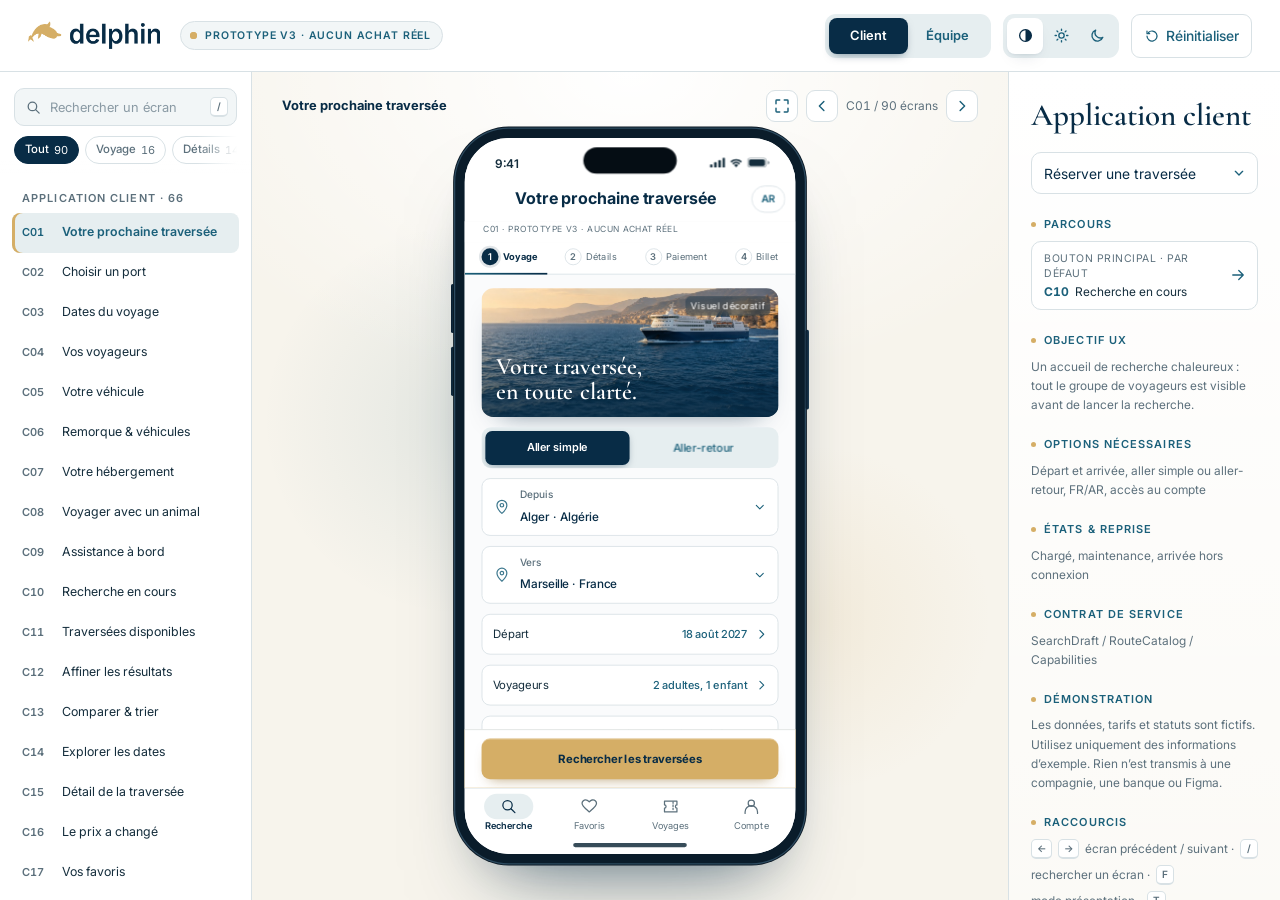
